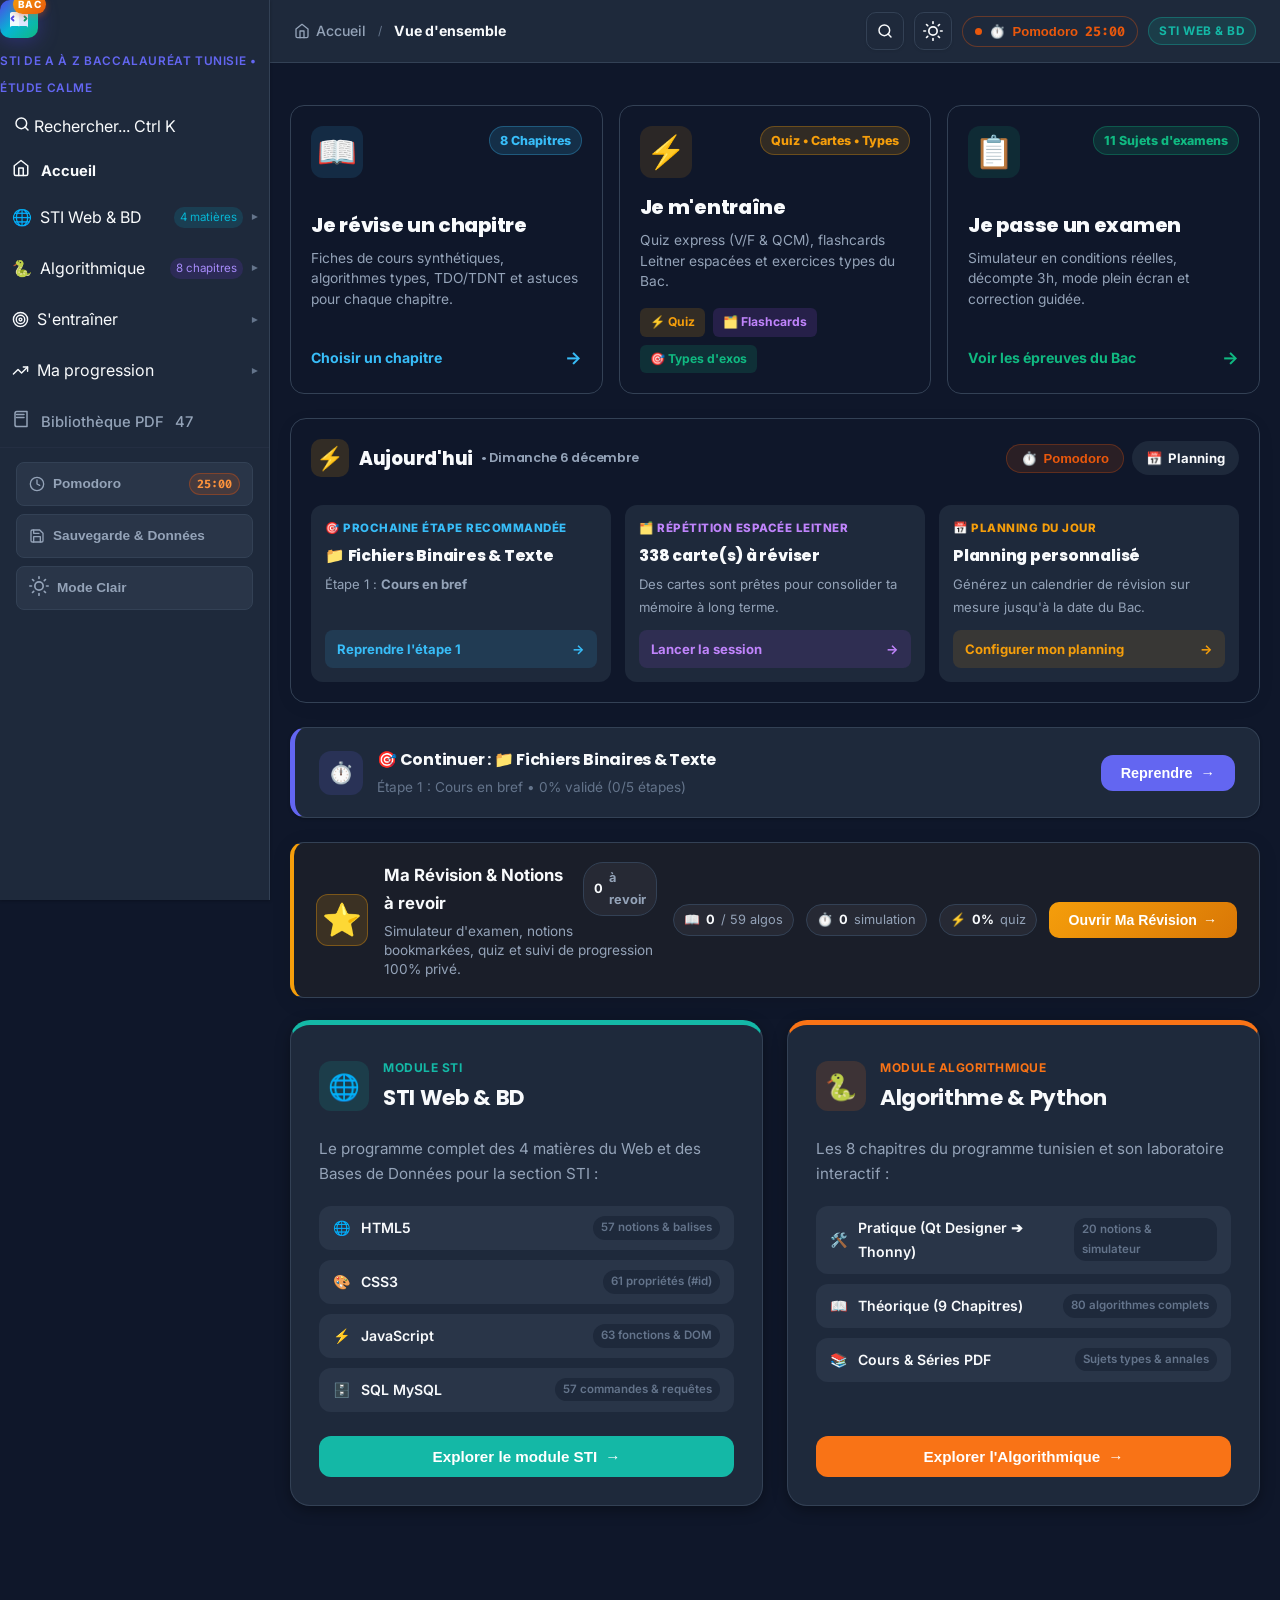
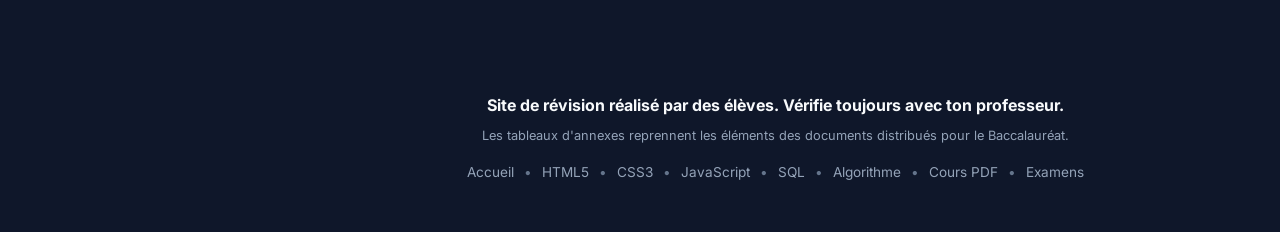
==== index.html @ 0e80c380 "feat(template): implement consistent 5-tab subject layout (Annexe, Fiches, Quiz, Exercices, PDF)" ====
<!DOCTYPE html>
<html lang="fr" data-theme="light">
<head>
  <meta charset="UTF-8">
  <meta name="viewport" content="width=device-width, initial-scale=1.0, viewport-fit=cover">
  <link rel="icon" type="image/svg+xml" href="favicon.svg">
  <link rel="manifest" href="manifest.webmanifest">
  <meta name="theme-color" content="#4F46E5">
  <meta name="description" content="Site de révision interactif complet pour le Baccalauréat Tunisie : STI (Web & BD : HTML5, CSS3, JS, SQL) et Algorithmique (Qt Designer, Thonny Python, 8 chapitres).">
  <title>STI de A à Z — Mode Étude Calme (STI & Algorithme Bac Info)</title>
  <link rel="preconnect" href="https://fonts.googleapis.com">
  <link rel="preconnect" href="https://fonts.gstatic.com" crossorigin>
  <link href="https://fonts.googleapis.com/css2?family=Inter:wght@400;500;600;700&family=Poppins:wght@500;600;700;800&family=Fira+Code:wght@400;500;600&display=swap" rel="stylesheet">
  <link rel="stylesheet" href="style.css?v=37.1">
  <!-- INITIALISATION IMMÉDIATE DU THÈME & TOGGLE SANS LATENCE -->
  <script>
    (function() {
      var savedTheme = localStorage.getItem('sti_theme') || 'dark';
      document.documentElement.setAttribute('data-theme', savedTheme);
    })();

    function toggleThemeMode() {
      var current = document.documentElement.getAttribute('data-theme') || 'light';
      var newTheme = (current === 'light') ? 'dark' : 'light';
      document.documentElement.setAttribute('data-theme', newTheme);
      localStorage.setItem('sti_theme', newTheme);

      var metaTheme = document.querySelector('meta[name="theme-color"]');
      if (metaTheme) metaTheme.setAttribute('content', newTheme === 'dark' ? '#0F172A' : '#4F46E5');

      var isDark = (newTheme === 'dark');
      var sunSvg = '<svg width="20" height="20" viewBox="0 0 24 24" fill="none" stroke="currentColor" stroke-width="2" stroke-linecap="round" stroke-linejoin="round"><circle cx="12" cy="12" r="5"/><path d="M12 1v2M12 21v2M4.22 4.22l1.42 1.42M18.36 18.36l1.42 1.42M1 12h2M21 12h2M4.22 19.78l1.42-1.42M18.36 5.64l1.42-1.42"/></svg>';
      var moonSvg = '<svg width="20" height="20" viewBox="0 0 24 24" fill="none" stroke="currentColor" stroke-width="2" stroke-linecap="round" stroke-linejoin="round"><path d="M21 12.79A9 9 0 1111.21 3 7 7 0 0021 12.79z"/></svg>';

      var mBtn = document.getElementById('mobileThemeToggleBtn');
      if (mBtn) {
        mBtn.innerHTML = isDark ? sunSvg : moonSvg;
        mBtn.title = isDark ? 'Passer en Mode Clair' : 'Passer en Mode Sombre';
      }

      var dBtn = document.getElementById('desktopThemeToggleBtn');
      if (dBtn) {
        dBtn.innerHTML = isDark ? sunSvg : moonSvg;
        dBtn.title = isDark ? 'Passer en Mode Clair' : 'Passer en Mode Sombre';
      }

      var sBtn = document.getElementById('sidebarThemeBtn');
      if (sBtn) {
        var icon = sBtn.querySelector('.footer-icon');
        var text = sBtn.querySelector('.footer-text');
        if (icon) icon.innerHTML = isDark ? sunSvg : moonSvg;
        if (text) text.textContent = isDark ? 'Mode Clair' : 'Mode Sombre';
      }
    }
    window.toggleThemeMode = toggleThemeMode;
    window.toggleSiteTheme = toggleThemeMode;
  </script>
</head>
<body>

  <!-- ==========================================
       EN-TÊTE PRINCIPAL ET BARRE DE NAVIGATION
       ========================================== -->
  <!-- BARRE DE PROGRESSION DE LECTURE -->
  <div id="readingProgressBar" class="reading-progress-bar"></div>

  <!-- EN-TÊTE MOBILE TOP (< 1024px) -->
  <header class="mobile-top-header" id="mobileTopHeader">
    <div class="mobile-header-inner">
      <div class="mobile-header-left">
        <button class="mobile-action-btn mobile-back-btn" id="mobileBackBtn" onclick="handleAppBack()" aria-label="Retour" title="Retour" style="display:none;">
          <svg width="20" height="20" viewBox="0 0 24 24" fill="none" stroke="currentColor" stroke-width="2.3" stroke-linecap="round" stroke-linejoin="round"><path d="M19 12H5M12 19l-7-7 7-7"/></svg>
        </button>
        <button class="mobile-action-btn mobile-menu-btn" id="mobileMenuBtn" onclick="toggleSidebarDrawer()" aria-label="Ouvrir le menu" title="Menu">
          <svg width="20" height="20" viewBox="0 0 24 24" fill="none" stroke="currentColor" stroke-width="2.2" stroke-linecap="round" stroke-linejoin="round"><line x1="3" y1="12" x2="21" y2="12"></line><line x1="3" y1="6" x2="21" y2="6"></line><line x1="3" y1="18" x2="21" y2="18"></line></svg>
        </button>
      </div>

      <div class="mobile-brand" onclick="navigateToHash('#/')">
        <svg class="mobile-brand-svg" width="28" height="28" viewBox="0 0 38 38" fill="none">
          <rect width="38" height="38" rx="8" fill="url(#brandShieldGrad)"/>
          <path d="M10 26V14C10 12.8954 10.8954 12 12 12H18C18.5523 12 19 12.4477 19 13V27C19 26.4477 18.5523 26 18 26H12C10.8954 26 10 26.8954 10 28V26Z" fill="white" fill-opacity="0.95"/>
          <path d="M28 26V14C28 12.8954 27.1046 12 26 12H20C19.4477 12 19 12.4477 19 13V27C19 26.4477 19.4477 26 20 26H26C27.1046 26 28 26.8954 28 28V26Z" fill="#E0E7FF"/>
        </svg>
        <span class="mobile-brand-title" id="mobileBrandTitle">STI de A à Z</span>
        <span class="mobile-module-chip sti" id="mobileModuleChip">STI</span>
      </div>

      <div class="mobile-header-actions">
        <button class="mobile-action-btn" onclick="openGlobalSearchModal()" title="Recherche (Ctrl+K)" aria-label="Recherche">
          <svg width="18" height="18" viewBox="0 0 24 24" fill="none" stroke="currentColor" stroke-width="2.2" stroke-linecap="round" stroke-linejoin="round"><circle cx="11" cy="11" r="8"></circle><line x1="21" y1="21" x2="16.65" y2="16.65"></line></svg>
        </button>
        <button class="mobile-action-btn" id="mobileThemeToggleBtn" onclick="toggleThemeMode()" title="Changer de thème" aria-label="Changer de thème">
          <svg width="18" height="18" viewBox="0 0 24 24" fill="none" stroke="currentColor" stroke-width="2" stroke-linecap="round" stroke-linejoin="round"><path d="M21 12.79A9 9 0 1111.21 3 7 7 0 0021 12.79z"/></svg>
        </button>
        <script>
          (function(){
            var isDark = (document.documentElement.getAttribute('data-theme')==='dark');
            var btn = document.getElementById('mobileThemeToggleBtn');
            if(btn) btn.innerHTML = isDark
              ? '<svg width="18" height="18" viewBox="0 0 24 24" fill="none" stroke="currentColor" stroke-width="2" stroke-linecap="round" stroke-linejoin="round"><circle cx="12" cy="12" r="5"/><path d="M12 1v2M12 21v2M4.22 4.22l1.42 1.42M18.36 18.36l1.42 1.42M1 12h2M21 12h2M4.22 19.78l1.42-1.42M18.36 5.64l1.42-1.42"/></svg>'
              : '<svg width="18" height="18" viewBox="0 0 24 24" fill="none" stroke="currentColor" stroke-width="2" stroke-linecap="round" stroke-linejoin="round"><path d="M21 12.79A9 9 0 1111.21 3 7 7 0 0021 12.79z"/></svg>';
          })();
        </script>
      </div>
    </div>
  </header>

  <!-- BACKDROP POUR TIROIR MOBILE -->
  <div class="sidebar-backdrop" id="sidebarBackdrop" onclick="toggleSidebarDrawer(false)"></div>

  <div class="app-shell">
    <!-- BARRE LATÉRALE FIXE (DESKTOP) & TIROIR MOBILE -->
    <aside class="app-sidebar" id="appSidebar">
      <!-- 1. En-tête de marque -->
      <div class="sidebar-brand-header">
        <div class="sidebar-brand-logo" onclick="switchView('home')">
          <div class="brand-emblem-wrap">
            <svg class="brand-emblem-svg" width="38" height="38" viewBox="0 0 38 38" fill="none" xmlns="http://www.w3.org/2000/svg">
              <defs>
                <linearGradient id="brandShieldGrad" x1="0" y1="0" x2="38" y2="38" gradientUnits="userSpaceOnUse">
                  <stop stop-color="#4F46E5"/>
                  <stop offset="0.5" stop-color="#06B6D4"/>
                  <stop offset="1" stop-color="#10B981"/>
                </linearGradient>
              </defs>
              <rect width="38" height="38" rx="10" fill="url(#brandShieldGrad)"/>
              <path d="M10 26V14C10 12.8954 10.8954 12 12 12H18C18.5523 12 19 12.4477 19 13V27C19 26.4477 18.5523 26 18 26H12C10.8954 26 10 26.8954 10 28V26Z" fill="white" fill-opacity="0.95"/>
              <path d="M28 26V14C28 12.8954 27.1046 12 26 12H20C19.4477 12 19 12.4477 19 13V27C19 26.4477 19.4477 26 20 26H26C27.1046 26 28 26.8954 28 28V26Z" fill="#E0E7FF"/>
              <path d="M13.5 16.5L11.5 18.5L13.5 20.5" stroke="#4F46E5" stroke-width="1.8" stroke-linecap="round" stroke-linejoin="round"/>
              <path d="M24.5 16.5L26.5 18.5L24.5 20.5" stroke="#059669" stroke-width="1.8" stroke-linecap="round" stroke-linejoin="round"/>
            </svg>
            <span class="brand-badge-pill">BAC</span>
          </div>
          <div class="sidebar-brand-text">
            <span class="brand-title">STI de A à Z</span>
            <span class="brand-sub">Baccalauréat Tunisie • Étude Calme</span>
          </div>
        </div>
        <button class="sidebar-close-btn" onclick="toggleSidebarDrawer(false)" aria-label="Fermer le menu">✕</button>
      </div>

      <!-- 2. Déclencheur Recherche Globale Spotlight (Ctrl+K) -->
      <div class="sidebar-search-trigger" onclick="openGlobalSearchModal()" style="margin: 12px 14px 10px 14px;">
        <span class="search-icon"><svg width="16" height="16" viewBox="0 0 24 24" fill="none" stroke="currentColor" stroke-width="2.2" stroke-linecap="round" stroke-linejoin="round"><circle cx="11" cy="11" r="8"></circle><line x1="21" y1="21" x2="16.65" y2="16.65"></line></svg></span>
        <span class="search-text">Rechercher...</span>
        <span class="search-kbd" id="sidebarSearchKbd">Ctrl K</span>
      </div>

      <!-- 3. Navigation Subject-First (7 éléments de premier niveau) -->
      <nav class="sidebar-nav-scroll" id="sidebarNavScroll">
        <!-- 1. ACCUEIL -->
        <a class="sidebar-link active" data-view="home" onclick="switchView('home')" title="Accueil">
          <span class="nav-icon">
            <svg width="18" height="18" viewBox="0 0 24 24" fill="none" stroke="currentColor" stroke-width="2" stroke-linecap="round" stroke-linejoin="round"><path d="m3 9 9-7 9 7v11a2 2 0 0 1-2 2H5a2 2 0 0 1-2-2z"/><polyline points="9 22 9 12 15 12 15 22"/></svg>
          </span>
          <span class="nav-label">Accueil</span>
        </a>

        <!-- 2. STI WEB & BD (COLLAPSIBLE ACCORDION) -->
        <div class="sidebar-group collapsible-group collapsed" id="sidebarGroupSti">
          <div class="sidebar-group-header" onclick="toggleSidebarGroup('sidebarGroupSti')" title="Ouvrir le module STI Web & BD">
            <span class="group-title" style="display:flex; align-items:center; gap:8px;">
              <span>🌐</span>
              <span>STI Web &amp; BD</span>
            </span>
            <div style="display:flex; align-items:center; gap:8px;">
              <span class="nav-progress-pill" id="sideProgSti" style="font-size:0.72rem; padding:1px 6px; border-radius:10px; background:rgba(6,182,212,0.15); color:#06b6d4;">4 matières</span>
              <span class="group-chevron">▾</span>
            </div>
          </div>
          <div class="sidebar-group-links">
            <a class="sidebar-link" data-view="html" onclick="switchView('html')" title="HTML5">
              <span class="nav-bullet" style="background:#ea580c;"></span>
              <span class="nav-label">HTML5</span>
              <span class="nav-count" id="sideBadgeHtml">57</span>
            </a>
            <a class="sidebar-link" data-view="css" onclick="switchView('css')" title="CSS3">
              <span class="nav-bullet" style="background:#2563eb;"></span>
              <span class="nav-label">CSS3</span>
              <span class="nav-count" id="sideBadgeCss">61</span>
            </a>
            <a class="sidebar-link" data-view="js" onclick="switchView('js')" title="JavaScript">
              <span class="nav-bullet" style="background:#eab308;"></span>
              <span class="nav-label">JavaScript</span>
              <span class="nav-count" id="sideBadgeJs">63</span>
            </a>
            <a class="sidebar-link" data-view="sql" onclick="switchView('sql')" title="SQL MySQL">
              <span class="nav-bullet" style="background:#059669;"></span>
              <span class="nav-label">SQL MySQL</span>
              <span class="nav-count" id="sideBadgeSql">57</span>
            </a>
          </div>
        </div>

        <!-- 3. ALGORITHMIQUE (COLLAPSIBLE ACCORDION) -->
        <div class="sidebar-group collapsible-group collapsed" id="sidebarGroupAlgo">
          <div class="sidebar-group-header" onclick="toggleSidebarGroup('sidebarGroupAlgo')" title="Ouvrir le module Algorithmique">
            <span class="group-title" style="display:flex; align-items:center; gap:8px;">
              <span>🐍</span>
              <span>Algorithmique</span>
            </span>
            <div style="display:flex; align-items:center; gap:8px;">
              <span class="nav-progress-pill" id="sideProgAlgo" style="font-size:0.72rem; padding:1px 6px; border-radius:10px; background:rgba(124,58,237,0.15); color:#a78bfa;">8 chapitres</span>
              <span class="group-chevron">▾</span>
            </div>
          </div>
          <div class="sidebar-group-links">
            <a class="sidebar-link" data-view="algo-theorique" onclick="switchView('algo-theorique')" title="Théorique (8 Chapitres)">
              <span class="nav-bullet" style="background:#7c3aed;"></span>
              <span class="nav-label">Théorique (8 chapitres)</span>
              <span class="nav-count" id="sideBadgeTheorique">80</span>
            </a>
            <!-- Sub-tree des chapitres avec progression SVG -->
            <div class="sidebar-chapters-subnav" id="sidebarChaptersSubnav"></div>
            <a class="sidebar-link" data-view="algo-pratique" onclick="switchView('algo-pratique')" title="Pratique (Qt & Python)">
              <span class="nav-bullet" style="background:#10b981;"></span>
              <span class="nav-label">Pratique Qt ➔ Thonny</span>
              <span class="nav-count" id="sideBadgeQt">20</span>
            </a>
          </div>
        </div>

        <!-- 4. S'ENTRAÎNER (COLLAPSIBLE ACCORDION) -->
        <div class="sidebar-group collapsible-group collapsed" id="sidebarGroupTrain">
          <div class="sidebar-group-header" onclick="toggleSidebarGroup('sidebarGroupTrain')" title="Ouvrir les outils d'entraînement">
            <span class="group-title" style="display:flex; align-items:center; gap:8px;">
              <svg width="17" height="17" viewBox="0 0 24 24" fill="none" stroke="currentColor" stroke-width="2" stroke-linecap="round" stroke-linejoin="round"><circle cx="12" cy="12" r="10"/><circle cx="12" cy="12" r="6"/><circle cx="12" cy="12" r="2"/></svg>
              <span>S'entraîner</span>
            </span>
            <div style="display:flex; align-items:center; gap:8px;">
              <span class="group-chevron">▾</span>
            </div>
          </div>
          <div class="sidebar-group-links">
            <a class="sidebar-link" data-view="algo-quiz" onclick="switchView('algo-quiz')" title="Quiz express V/F & QCM">
              <span class="nav-icon"><svg width="16" height="16" viewBox="0 0 24 24" fill="none" stroke="currentColor" stroke-width="2" stroke-linecap="round" stroke-linejoin="round"><polygon points="13 2 3 14 12 14 11 22 21 10 12 10 13 2"/></svg></span>
              <span class="nav-label">Quiz</span>
              <span class="nav-count" id="sideBadgeQuiz">80</span>
            </a>
            <a class="sidebar-link" data-view="revision-cartes" onclick="navigateToHash('#/revision/cartes')" title="Cartes mémoire Leitner">
              <span class="nav-icon"><svg width="16" height="16" viewBox="0 0 24 24" fill="none" stroke="currentColor" stroke-width="2" stroke-linecap="round" stroke-linejoin="round"><polygon points="12 2 2 7 12 12 22 7 12 2"/><polyline points="2 17 12 22 22 17"/><polyline points="2 12 12 17 22 12"/></svg></span>
              <span class="nav-label">Flashcards</span>
              <span class="nav-count" id="sideBadgeCartes" style="background: rgba(56, 189, 248, 0.15); color: #38bdf8;">Box 1</span>
            </a>
            <a class="sidebar-link" data-view="examens" onclick="switchView('examens')" title="Examens et sujets du Bac">
              <span class="nav-icon"><svg width="16" height="16" viewBox="0 0 24 24" fill="none" stroke="currentColor" stroke-width="2" stroke-linecap="round" stroke-linejoin="round"><rect width="8" height="4" x="8" y="2" rx="1" ry="1"/><path d="M16 4h2a2 2 0 0 1 2 2v14a2 2 0 0 1-2 2H6a2 2 0 0 1-2-2V6a2 2 0 0 1 2-2h2"/><path d="m9 14 2 2 4-4"/></svg></span>
              <span class="nav-label">Examens</span>
              <span class="nav-count" id="sideBadgeExamens">11</span>
            </a>
            <a class="sidebar-link" data-view="methode" onclick="switchView('methode')" title="Méthode, Réflexes & Pièges">
              <span class="nav-icon"><svg width="16" height="16" viewBox="0 0 24 24" fill="none" stroke="currentColor" stroke-width="2" stroke-linecap="round" stroke-linejoin="round"><circle cx="12" cy="12" r="10"/><polygon points="16.24 7.76 14.12 14.12 7.76 16.24 9.88 9.88 16.24 7.76"/></svg></span>
              <span class="nav-label">Méthode</span>
              <span class="nav-count" id="sideBadgeMethodes">7</span>
            </a>
          </div>
        </div>

        <!-- 5. MA PROGRESSION (COLLAPSIBLE ACCORDION) -->
        <div class="sidebar-group collapsible-group collapsed" id="sidebarGroupTrack">
          <div class="sidebar-group-header" onclick="toggleSidebarGroup('sidebarGroupTrack')" title="Suivre ma progression">
            <span class="group-title" style="display:flex; align-items:center; gap:8px;">
              <svg width="17" height="17" viewBox="0 0 24 24" fill="none" stroke="currentColor" stroke-width="2" stroke-linecap="round" stroke-linejoin="round"><polyline points="22 7 13.5 15.5 8.5 10.5 2 17"/><polyline points="16 7 22 7 22 13"/></svg>
              <span>Ma progression</span>
            </span>
            <div style="display:flex; align-items:center; gap:8px;">
              <span class="group-chevron">▾</span>
            </div>
          </div>
          <div class="sidebar-group-links">
            <a class="sidebar-link" data-view="revision" onclick="navigateToHash('#/revision')" title="Mon espace de révision personnalisé">
              <span class="nav-icon"><svg width="16" height="16" viewBox="0 0 24 24" fill="none" stroke="currentColor" stroke-width="2" stroke-linecap="round" stroke-linejoin="round"><polygon points="12 2 15.09 8.26 22 9.27 17 14.14 18.18 21.02 12 17.77 5.82 21.02 7 14.14 2 9.27 8.91 8.26 12 2"/></svg></span>
              <span class="nav-label">Ma révision</span>
              <span class="nav-count" id="sideBadgeRevision" style="background: rgba(245, 158, 11, 0.2); color: #fbbf24; border: 1px solid rgba(245, 158, 11, 0.4); display: none;">0</span>
            </a>
            <a class="sidebar-link" data-view="revision-plan" onclick="navigateToHash('#/revision/plan')" title="Planning de révision Bac">
              <span class="nav-icon"><svg width="16" height="16" viewBox="0 0 24 24" fill="none" stroke="currentColor" stroke-width="2" stroke-linecap="round" stroke-linejoin="round"><rect width="18" height="18" x="3" y="4" rx="2" ry="2"/><line x1="16" x2="16" y1="2" y2="6"/><line x1="8" x2="8" y1="2" y2="6"/><line x1="3" x2="21" y1="10" y2="10"/></svg></span>
              <span class="nav-label">Planning</span>
            </a>
          </div>
        </div>

        <!-- 6. BIBLIOTHÈQUE PDF -->
        <a class="sidebar-link" data-view="lessons" onclick="switchView('lessons')" title="Bibliothèque numérique PDF">
          <span class="nav-icon">
            <svg width="18" height="18" viewBox="0 0 24 24" fill="none" stroke="currentColor" stroke-width="2" stroke-linecap="round" stroke-linejoin="round"><path d="M4 19.5v-15A2.5 2.5 0 0 1 6.5 2H20v20H6.5a2.5 2.5 0 0 1-2.5-2.5Z"/><path d="M6 6h10M6 10h10"/></svg>
          </span>
          <span class="nav-label">Bibliothèque PDF</span>
          <span class="nav-count" id="sideBadgeLessons">47</span>
        </a>
      </nav>

      <!-- 7. PIED DE BARRE LATÉRALE (OUTILS : POMODORO · SAUVEGARDE · THÈME) -->
      <div class="sidebar-footer">
        <button type="button" class="sidebar-footer-btn" onclick="PomodoroEngine.openDrawer()" title="Ouvrir le Minuteur Pomodoro & Musique">
          <span style="display:flex; align-items:center; gap:8px;">
            <svg width="16" height="16" viewBox="0 0 24 24" fill="none" stroke="currentColor" stroke-width="2" stroke-linecap="round" stroke-linejoin="round"><circle cx="12" cy="12" r="10"/><polyline points="12 6 12 12 16 14"/></svg>
            <span class="footer-text">Pomodoro</span>
          </span>
          <span class="pomodoro-nav-badge" id="sidebarPomodoroTimerDisplay">25:00</span>
        </button>
        <button type="button" class="sidebar-footer-btn" onclick="openDataBackupModal()" title="Sauvegarder ou restaurer mes données de révision">
          <span style="display:flex; align-items:center; gap:8px;">
            <svg width="16" height="16" viewBox="0 0 24 24" fill="none" stroke="currentColor" stroke-width="2" stroke-linecap="round" stroke-linejoin="round"><path d="M19 21H5a2 2 0 0 1-2-2V5a2 2 0 0 1 2-2h11l5 5v11a2 2 0 0 1-2 2z"/><polyline points="17 21 17 13 7 13 7 21"/><polyline points="7 3 7 8 15 8"/></svg>
            <span class="footer-text">Sauvegarde &amp; Données</span>
          </span>
        </button>
        <button type="button" class="sidebar-footer-btn" id="sidebarThemeBtn" onclick="toggleThemeMode()" title="Changer de thème (Clair / Sombre)">
          <span style="display:flex; align-items:center; gap:8px;">
            <span class="footer-icon">🌙</span>
            <span class="footer-text">Mode Sombre</span>
          </span>
        </button>
      </div>
    </aside>

    <!-- CONTENU PRINCIPAL DE L'APPLICATION -->
    <div class="app-main-content">
      <!-- FIL D'ARIANE DYNAMIQUE (BREADCRUMB DESKTOP) -->
      <nav class="page-breadcrumb-bar" id="appBreadcrumbBar" aria-label="Fil d'Ariane">
        <div class="breadcrumb-trail">
          <button type="button" class="breadcrumb-back-arrow" id="breadcrumbBackBtn" onclick="handleAppBack()" aria-label="Retour" title="Page précédente" style="display:none;">
            <svg width="16" height="16" viewBox="0 0 24 24" fill="none" stroke="currentColor" stroke-width="2.3" stroke-linecap="round" stroke-linejoin="round"><path d="M19 12H5M12 19l-7-7 7-7"/></svg>
          </button>
          <a onclick="navigateToHash('#/')" class="breadcrumb-root-link" title="Accueil">
            <svg width="16" height="16" viewBox="0 0 24 24" fill="none" stroke="currentColor" stroke-width="2" stroke-linecap="round" stroke-linejoin="round"><path d="M3 9l9-7 9 7v11a2 2 0 01-2 2H5a2 2 0 01-2-2z"></path><polyline points="9 22 9 12 15 12 15 22"></polyline></svg>
            <span>Accueil</span>
          </a>
          <span class="breadcrumb-sep">/</span>
          <span class="breadcrumb-current" id="breadcrumbCurrent">Vue d'ensemble</span>
        </div>
        <div class="breadcrumb-right-tools">
          <button class="topbar-action-btn" onclick="openGlobalSearchModal()" title="Rechercher une notion (Ctrl+K)" aria-label="Recherche">
            <svg width="16" height="16" viewBox="0 0 24 24" fill="none" stroke="currentColor" stroke-width="2.2" stroke-linecap="round" stroke-linejoin="round"><circle cx="11" cy="11" r="8"></circle><line x1="21" y1="21" x2="16.65" y2="16.65"></line></svg>
          </button>
          <button class="topbar-action-btn" id="desktopThemeToggleBtn" onclick="toggleThemeMode()" title="Changer de thème" aria-label="Changer de thème">
            <svg width="16" height="16" viewBox="0 0 24 24" fill="none" stroke="currentColor" stroke-width="2" stroke-linecap="round" stroke-linejoin="round"><path d="M21 12.79A9 9 0 1111.21 3 7 7 0 0021 12.79z"/></svg>
          </button>
          <script>
            (function(){
              var isDark = (document.documentElement.getAttribute('data-theme')==='dark');
              var btn = document.getElementById('desktopThemeToggleBtn');
              if(btn) btn.innerHTML = isDark
                ? '<svg width="16" height="16" viewBox="0 0 24 24" fill="none" stroke="currentColor" stroke-width="2" stroke-linecap="round" stroke-linejoin="round"><circle cx="12" cy="12" r="5"/><path d="M12 1v2M12 21v2M4.22 4.22l1.42 1.42M18.36 18.36l1.42 1.42M1 12h2M21 12h2M4.22 19.78l1.42-1.42M18.36 5.64l1.42-1.42"/></svg>'
                : '<svg width="16" height="16" viewBox="0 0 24 24" fill="none" stroke="currentColor" stroke-width="2" stroke-linecap="round" stroke-linejoin="round"><path d="M21 12.79A9 9 0 1111.21 3 7 7 0 0021 12.79z"/></svg>';
            })();
          </script>
          <button class="breadcrumb-pomodoro-btn" id="breadcrumbPomodoroBtn" onclick="PomodoroEngine.openDrawer()" title="Ouvrir le Minuteur Pomodoro (25/50 min) & Musique YouTube">
            <span class="pomo-pulse-dot"></span>
            <span class="pomo-btn-icon">⏱️</span>
            <span class="pomo-btn-label">Pomodoro</span>
            <span class="pomo-btn-timer" id="breadcrumbPomodoroTime">25:00</span>
          </button>
          <span class="breadcrumb-module-badge sti" id="breadcrumbModule">STI Web &amp; BD</span>
        </div>
      </nav>

      <main class="app-main-body">
    <!-- ==========================================
         VUE 1 : PAGE D'ACCUEIL (LES 3 GRANDS BLOCS)
         ========================================== -->
    <section id="view-home" class="view-section active">
      <div class="container">
        
        <!-- LES 3 GRANDS ACCÈS RÉVISION DE L'ACCUEIL -->
        <div class="home-trio-actions-grid" style="display: grid; grid-template-columns: repeat(auto-fit, minmax(280px, 1fr)); gap: 16px; margin: 18px 0 24px 0;">
          <!-- BOUTON 1 : JE RÉVISE UN CHAPITRE -->
          <div class="home-trio-card card-revision-ch" onclick="navigateToHash('#/algo/carte')" style="cursor: pointer; background: var(--surface-bg); border: 1px solid var(--border-color); border-radius: 14px; padding: 20px; transition: transform 0.2s, border-color 0.2s, box-shadow 0.2s; position: relative; overflow: hidden; display: flex; flex-direction: column; justify-content: space-between;">
            <div style="display: flex; align-items: flex-start; justify-content: space-between; gap: 12px; margin-bottom: 12px;">
              <div style="font-size: 2rem; background: rgba(56, 189, 248, 0.12); width: 52px; height: 52px; border-radius: 12px; display: flex; align-items: center; justify-content: center;">
                📖
              </div>
              <span style="font-size: 0.78rem; font-weight: 800; color: #38bdf8; background: rgba(56, 189, 248, 0.15); border: 1px solid rgba(56, 189, 248, 0.3); padding: 3px 10px; border-radius: 20px;">
                8 Chapitres
              </span>
            </div>
            <div>
              <h3 style="margin: 0 0 6px 0; font-size: 1.25rem; font-weight: 800; color: var(--text-primary);">
                Je révise un chapitre
              </h3>
              <p style="margin: 0; font-size: 0.86rem; color: var(--text-secondary); line-height: 1.5;">
                Fiches de cours synthétiques, algorithmes types, TDO/TDNT et astuces pour chaque chapitre.
              </p>
            </div>
            <div style="margin-top: 16px; display: flex; align-items: center; justify-content: space-between; color: #38bdf8; font-weight: 700; font-size: 0.88rem;">
              <span>Choisir un chapitre</span>
              <span style="font-size: 1.1rem;">→</span>
            </div>
          </div>

          <!-- BOUTON 2 : JE M'ENTRAÎNE -->
          <div class="home-trio-card card-train" onclick="navigateToHash('#/algo/quiz')" style="cursor: pointer; background: var(--surface-bg); border: 1px solid var(--border-color); border-radius: 14px; padding: 20px; transition: transform 0.2s, border-color 0.2s, box-shadow 0.2s; position: relative; overflow: hidden; display: flex; flex-direction: column; justify-content: space-between;">
            <div style="display: flex; align-items: flex-start; justify-content: space-between; gap: 12px; margin-bottom: 12px;">
              <div style="font-size: 2rem; background: rgba(245, 158, 11, 0.12); width: 52px; height: 52px; border-radius: 12px; display: flex; align-items: center; justify-content: center;">
                ⚡
              </div>
              <span style="font-size: 0.78rem; font-weight: 800; color: #f59e0b; background: rgba(245, 158, 11, 0.15); border: 1px solid rgba(245, 158, 11, 0.3); padding: 3px 10px; border-radius: 20px;">
                Quiz • Cartes • Types
              </span>
            </div>
            <div>
              <h3 style="margin: 0 0 6px 0; font-size: 1.25rem; font-weight: 800; color: var(--text-primary);">
                Je m'entraîne
              </h3>
              <p style="margin: 0; font-size: 0.86rem; color: var(--text-secondary); line-height: 1.5;">
                Quiz express (V/F & QCM), flashcards Leitner espacées et exercices types du Bac.
              </p>
            </div>
            <div style="margin-top: 16px; display: flex; align-items: center; gap: 8px; flex-wrap: wrap;">
              <a href="#/algo/quiz" onclick="event.stopPropagation(); navigateToHash('#/algo/quiz')" style="padding: 4px 10px; border-radius: 6px; background: rgba(245, 158, 11, 0.15); color: #f59e0b; font-size: 0.76rem; font-weight: 700; text-decoration: none;">⚡ Quiz</a>
              <a href="#/revision/cartes" onclick="event.stopPropagation(); navigateToHash('#/revision/cartes')" style="padding: 4px 10px; border-radius: 6px; background: rgba(168, 85, 247, 0.15); color: #c084fc; font-size: 0.76rem; font-weight: 700; text-decoration: none;">🗂️ Flashcards</a>
              <a href="#/algo/types" onclick="event.stopPropagation(); navigateToHash('#/algo/types')" style="padding: 4px 10px; border-radius: 6px; background: rgba(16, 185, 129, 0.15); color: #10b981; font-size: 0.76rem; font-weight: 700; text-decoration: none;">🎯 Types d'exos</a>
            </div>
          </div>

          <!-- BOUTON 3 : JE PASSE UN EXAMEN -->
          <div class="home-trio-card card-exam" onclick="navigateToHash('#/examens')" style="cursor: pointer; background: var(--surface-bg); border: 1px solid var(--border-color); border-radius: 14px; padding: 20px; transition: transform 0.2s, border-color 0.2s, box-shadow 0.2s; position: relative; overflow: hidden; display: flex; flex-direction: column; justify-content: space-between;">
            <div style="display: flex; align-items: flex-start; justify-content: space-between; gap: 12px; margin-bottom: 12px;">
              <div style="font-size: 2rem; background: rgba(16, 185, 129, 0.12); width: 52px; height: 52px; border-radius: 12px; display: flex; align-items: center; justify-content: center;">
                📋
              </div>
              <span style="font-size: 0.78rem; font-weight: 800; color: #10b981; background: rgba(16, 185, 129, 0.15); border: 1px solid rgba(16, 185, 129, 0.3); padding: 3px 10px; border-radius: 20px;">
                11 Sujets d'examens
              </span>
            </div>
            <div>
              <h3 style="margin: 0 0 6px 0; font-size: 1.25rem; font-weight: 800; color: var(--text-primary);">
                Je passe un examen
              </h3>
              <p style="margin: 0; font-size: 0.86rem; color: var(--text-secondary); line-height: 1.5;">
                Simulateur en conditions réelles, décompte 3h, mode plein écran et correction guidée.
              </p>
            </div>
            <div style="margin-top: 16px; display: flex; align-items: center; justify-content: space-between; color: #10b981; font-weight: 700; font-size: 0.88rem;">
              <span>Voir les épreuves du Bac</span>
              <span style="font-size: 1.1rem;">→</span>
            </div>
          </div>
        </div>

        <!-- BLOC "AUJOURD'HUI" (TÂCHES DU JOUR, CARTES DUES, PROCHAINE ÉTAPE) -->
        <div class="home-today-container" id="homeTodayBlock" style="margin-bottom: 24px;">
          <!-- Rempli dynamiquement par renderHomeTodaySection() -->
        </div>

        <!-- CARTE "CONTINUER OÙ J'AI ARRÊTÉ" (LOCALSTORAGE) -->
        <div class="resume-study-card" id="resumeStudyCard" style="display: none; margin-bottom: 24px;">
          <div class="resume-left">
            <div class="resume-icon-box">⏱️</div>
            <div class="resume-info">
              <h4 id="resumeStudyTitle">Continuer votre révision</h4>
              <p id="resumeStudySubtitle">Dernière consultation enregistrée • Cliquez pour reprendre</p>
            </div>
          </div>
          <button class="resume-cta-btn" id="resumeStudyBtn" onclick="resumeLastStudySession()">
            <span>Reprendre</span>
            <span>→</span>
          </button>
        </div>

        <!-- WIDGET "MA RÉVISION" (COMPACT) -->
        <div class="home-revision-widget" id="homeRevisionWidget">
          <div class="home-revision-widget-left">
            <div class="home-revision-widget-icon">⭐</div>
            <div>
              <div class="home-revision-widget-title">
                <span>Ma Révision &amp; Notions à revoir</span>
                <span class="home-revision-pill" id="homeRevBadgeCount"><strong>0</strong> à revoir</span>
              </div>
              <p class="home-revision-widget-desc" id="homeRevDesc">
                Simulateur d'examen, notions bookmarkées, quiz et suivi de progression 100% privé.
              </p>
            </div>
          </div>
          <div style="display: flex; align-items: center; gap: 12px; flex-wrap: wrap;">
            <div class="home-revision-widget-stats" id="homeRevStatsPills">
              <!-- Rempli dynamiquement -->
            </div>
            <button type="button" class="home-revision-btn" onclick="navigateToHash('#/revision')">
              <span>Ouvrir Ma Révision</span>
              <span>→</span>
            </button>
          </div>
        </div>

        <!-- LES DEUX GRANDES CARTES DE MODULES (STI vs ALGO) -->
        <div class="big-modules-grid">
          
          <!-- GRAND BLOC 1 : STI WEB & BD -->
          <div class="big-module-card sti" onclick="switchView('html')">
            <div class="big-module-card-header">
              <div class="big-module-icon">🌐</div>
              <div>
                <span class="big-module-badge">Module STI</span>
                <h3>STI Web &amp; BD</h3>
              </div>
            </div>
            <p class="big-module-desc">
              Le programme complet des 4 matières du Web et des Bases de Données pour la section STI :
            </p>
            <ul class="big-module-topics-list">
              <li class="big-module-topic-item" onclick="event.stopPropagation(); switchView('html')">
                <div class="big-module-topic-name">
                  <span>🌐</span>
                  <span>HTML5</span>
                </div>
                <span class="big-module-topic-badge" id="homeHtmlBadge">57 notions &amp; balises</span>
              </li>
              <li class="big-module-topic-item" onclick="event.stopPropagation(); switchView('css')">
                <div class="big-module-topic-name">
                  <span>🎨</span>
                  <span>CSS3</span>
                </div>
                <span class="big-module-topic-badge" id="homeCssBadge">61 propriétés (#id)</span>
              </li>
              <li class="big-module-topic-item" onclick="event.stopPropagation(); switchView('js')">
                <div class="big-module-topic-name">
                  <span>⚡</span>
                  <span>JavaScript</span>
                </div>
                <span class="big-module-topic-badge" id="homeJsBadge">63 fonctions &amp; DOM</span>
              </li>
              <li class="big-module-topic-item" onclick="event.stopPropagation(); switchView('sql')">
                <div class="big-module-topic-name">
                  <span>🗄️</span>
                  <span>SQL MySQL</span>
                </div>
                <span class="big-module-topic-badge" id="homeSqlBadge">57 commandes &amp; requêtes</span>
              </li>
            </ul>
            <button class="big-module-cta-btn" onclick="event.stopPropagation(); switchView('html')">
              <span>Explorer le module STI</span>
              <span>→</span>
            </button>
          </div>

          <!-- GRAND BLOC 2 : ALGORITHME & PROGRAMMATION -->
          <div class="big-module-card algo" onclick="switchView('algo-pratique')">
            <div class="big-module-card-header">
              <div class="big-module-icon">🐍</div>
              <div>
                <span class="big-module-badge">Module Algorithmique</span>
                <h3>Algorithme &amp; Python</h3>
              </div>
            </div>
            <p class="big-module-desc">
              Les 8 chapitres du programme tunisien et son laboratoire interactif :
            </p>
            <ul class="big-module-topics-list">
              <li class="big-module-topic-item" onclick="event.stopPropagation(); switchView('algo-pratique')">
                <div class="big-module-topic-name">
                  <span>🛠️</span>
                  <span>Pratique (Qt Designer ➔ Thonny)</span>
                </div>
                <span class="big-module-topic-badge" id="homeAlgoPratiqueBadge">20 notions &amp; simulateur</span>
              </li>
              <li class="big-module-topic-item" onclick="event.stopPropagation(); switchView('algo-theorique')">
                <div class="big-module-topic-name">
                  <span>📖</span>
                  <span id="homeAlgoTheoriqueTitle">Théorique (8 Chapitres)</span>
                </div>
                <span class="big-module-topic-badge" id="homeAlgoTheoriqueBadge">59 algorithmes complets</span>
              </li>
              <li class="big-module-topic-item" onclick="event.stopPropagation(); openLessonsForModule('algo')">
                <div class="big-module-topic-name">
                  <span>📚</span>
                  <span>Cours &amp; Séries PDF</span>
                </div>
                <span class="big-module-topic-badge">Sujets types &amp; annales</span>
              </li>
            </ul>
            <button class="big-module-cta-btn" onclick="event.stopPropagation(); switchView('algo-pratique')">
              <span>Explorer l'Algorithmique</span>
              <span>→</span>
            </button>
          </div>

        </div>

      </div>
    </section>

    <!-- ==========================================
         VUE 2 : PAGE DÉDIÉE HTML5
         ========================================== -->
    <section id="view-html" class="view-section">
      <div class="container" style="padding-top: 24px;">
        <!-- EN-TÊTE UNIFIÉ HTML5 -->
        <div class="view-hero-header orange-theme">
          <div class="view-hero-icon-box">
            <span class="hero-tag-badge">HTML5</span>
          </div>
          <div class="view-hero-text">
            <h1 class="view-hero-title">Annexe HTML5</h1>
            <p class="view-hero-subtitle">Basé sur les annexes du Bac STI • Structure sémantique, balises de contenu, multimédia et formulaires interactifs</p>
            <div class="view-hero-badges">
              <span class="hero-pill"><strong id="htmlBadgeCount">57</strong> Balises Référencées</span>
              <span class="hero-pill success">✓ Basé sur les annexes du programme</span>
              <span class="hero-pill cyan">Exemples Interactifs</span>
            </div>
          </div>
        </div>

        <!-- Onglets de bascule d'affichage HTML5 (5 onglets standards Phase 3) -->
        <div class="subject-nav-tabs no-print" id="htmlNavTabs">
          <button id="tabBtnHtmlDoc" class="subject-tab-btn active" onclick="switchSubjectTab('html', 'annexe')">
            <span>📄</span>
            <span>Annexe</span>
          </button>
          <button id="tabBtnHtmlCards" class="subject-tab-btn" onclick="switchSubjectTab('html', 'fiches')">
            <span>🎴</span>
            <span>Fiches</span>
            <span class="subject-tab-badge" id="htmlBadgeCountTab">57</span>
          </button>
          <button id="tabBtnHtmlQuiz" class="subject-tab-btn" onclick="switchSubjectTab('html', 'quiz')">
            <span>⚡</span>
            <span>Quiz</span>
          </button>
          <button id="tabBtnHtmlExercices" class="subject-tab-btn" onclick="switchSubjectTab('html', 'exercices')">
            <span>🎯</span>
            <span>Exercices</span>
          </button>
          <button id="tabBtnHtmlPdf" class="subject-tab-btn" onclick="switchSubjectTab('html', 'pdf')">
            <span>📚</span>
            <span>PDF</span>
          </button>
        </div>

        <!-- ==========================================
             1. VUE TABLEAU ANNEXE HTML5 (3 COLONNES)
             ========================================== -->
        <div class="annexe-doc-container orange-theme" id="htmlOfficialDocView">
          <div class="annexe-doc-header">
            <div class="annexe-title-wrap">
              <div class="annexe-logo-shield">
                <span style="font-size:0.7rem; font-weight:bold;">HTML</span>
                <span style="font-size:1.15rem; font-weight:900; line-height:1;">5</span>
              </div>
              <div>
                <h2 class="annexe-title-text">Annexe HTML5</h2>
                <span style="font-size:0.85rem; color:var(--text-secondary);">Baccalauréat STI - Sciences & Technologies de l'Informatique</span>
              </div>
            </div>
            <div class="annexe-doc-tip">
              <span>👆</span>
              <span><strong>Interactif :</strong> Cliquez sur n'importe quelle balise pour voir les variantes avec boutons radio & rendu animé !</span>
            </div>
          </div>

          <div class="annexe-3col-grid">
            <!-- COLONNE 1 -->
            <div class="annexe-col">
              <!-- 1. Éléments de 1er niveau -->
              <div class="annexe-box">
                <div class="annexe-box-header">Éléments de 1er niveau</div>
                <table class="annexe-table">
                  <tr onclick="openHtmlModalById('tag-html')" title="Cliquer pour afficher la fiche complète">
                    <td class="syntax-col">&lt;html&gt;</td>
                    <td class="desc-col">Représente la racine d'un document HTML.</td>
                  </tr>
                  <tr onclick="openHtmlModalById('tag-head')" title="Cliquer pour afficher la fiche complète">
                    <td class="syntax-col">&lt;head&gt;</td>
                    <td class="desc-col">Conteneur de métadonnées placé entre la balise &lt;html&gt; et la balise &lt;body&gt;.</td>
                  </tr>
                  <tr onclick="openHtmlModalById('tag-body')" title="Cliquer pour afficher la fiche complète">
                    <td class="syntax-col">&lt;body&gt;</td>
                    <td class="desc-col">Définit le corps du document.</td>
                  </tr>
                </table>
              </div>

              <!-- 2. Éléments d'en-tête -->
              <div class="annexe-box">
                <div class="annexe-box-header">Éléments d'en-tête</div>
                <table class="annexe-table">
                  <tr onclick="openHtmlModalById('tag-link')" title="Cliquer pour afficher la fiche complète">
                    <td class="syntax-col">&lt;link&gt;</td>
                    <td class="desc-col">Définit la relation entre le document actuel et une ressource externe. <br><em style="font-size:0.75rem; color:var(--text-muted);">Attributs : href, rel, type</em></td>
                  </tr>
                  <tr onclick="openHtmlModalById('tag-meta')" title="Cliquer pour afficher la fiche complète">
                    <td class="syntax-col">&lt;meta&gt;</td>
                    <td class="desc-col">Définit les métadonnées du document. <br><em style="font-size:0.75rem; color:var(--text-muted);">Attributs : charset, name, content</em></td>
                  </tr>
                  <tr onclick="openHtmlModalById('tag-script')" title="Cliquer pour afficher la fiche complète">
                    <td class="syntax-col">&lt;script&gt;</td>
                    <td class="desc-col">Intègre un script côté client (JavaScript). <br><em style="font-size:0.75rem; color:var(--text-muted);">Attributs : src, type</em></td>
                  </tr>
                  <tr onclick="openHtmlModalById('tag-style')" title="Cliquer pour afficher la fiche complète">
                    <td class="syntax-col">&lt;style&gt;</td>
                    <td class="desc-col">Définit les informations de style (CSS) pour un document. <br><em style="font-size:0.75rem; color:var(--text-muted);">Attributs : type, media</em></td>
                  </tr>
                  <tr onclick="openHtmlModalById('tag-title')" title="Cliquer pour afficher la fiche complète">
                    <td class="syntax-col">&lt;title&gt;</td>
                    <td class="desc-col">Définit le titre du document.</td>
                  </tr>
                </table>
              </div>

              <!-- 3. Structuration d'une page web -->
              <div class="annexe-box">
                <div class="annexe-box-header">Éléments de structuration d'une page web</div>
                <table class="annexe-table">
                  <tr onclick="openHtmlModalById('tag-header')" title="Cliquer pour afficher la fiche complète">
                    <td class="syntax-col">&lt;header&gt;</td>
                    <td class="desc-col">Conteneur pour le contenu d'introduction ou un ensemble de liens de navigation.</td>
                  </tr>
                  <tr onclick="openHtmlModalById('tag-nav')" title="Cliquer pour afficher la fiche complète">
                    <td class="syntax-col">&lt;nav&gt;</td>
                    <td class="desc-col">Définit un ensemble de liens de navigation.</td>
                  </tr>
                  <tr onclick="openHtmlModalById('tag-footer')" title="Cliquer pour afficher la fiche complète">
                    <td class="syntax-col">&lt;footer&gt;</td>
                    <td class="desc-col">Définit un pied de page pour un document ou une section.</td>
                  </tr>
                  <tr onclick="openHtmlModalById('tag-section')" title="Cliquer pour afficher la fiche complète">
                    <td class="syntax-col">&lt;section&gt;</td>
                    <td class="desc-col">Définit une section dans un document.</td>
                  </tr>
                  <tr onclick="openHtmlModalById('tag-article')" title="Cliquer pour afficher la fiche complète">
                    <td class="syntax-col">&lt;article&gt;</td>
                    <td class="desc-col">Spécifie un contenu indépendant et autonome.</td>
                  </tr>
                  <tr onclick="openHtmlModalById('tag-aside')" title="Cliquer pour afficher la fiche complète">
                    <td class="syntax-col">&lt;aside&gt;</td>
                    <td class="desc-col">Définit un contenu en dehors du contenu principal (barre latérale).</td>
                  </tr>
                  <tr onclick="openHtmlModalById('tag-main')" title="Cliquer pour afficher la fiche complète">
                    <td class="syntax-col">&lt;main&gt;</td>
                    <td class="desc-col">Définit le contenu principal d'un document.</td>
                  </tr>
                </table>
              </div>

              <!-- 4. Conteneurs -->
              <div class="annexe-box">
                <div class="annexe-box-header">Conteneurs</div>
                <table class="annexe-table">
                  <tr onclick="openHtmlModalById('tag-span')" title="Cliquer pour afficher la fiche complète">
                    <td class="syntax-col">&lt;span&gt;</td>
                    <td class="desc-col">Regroupe des éléments dans un bloc de contenu en ligne (inline).</td>
                  </tr>
                  <tr onclick="openHtmlModalById('tag-div')" title="Cliquer pour afficher la fiche complète">
                    <td class="syntax-col">&lt;div&gt;</td>
                    <td class="desc-col">Groupe plusieurs éléments HTML de type block.</td>
                  </tr>
                  <tr onclick="openHtmlModalById('tag-iframe')" title="Cliquer pour afficher la fiche complète">
                    <td class="syntax-col">&lt;iframe&gt;</td>
                    <td class="desc-col">Définit un cadre en ligne. <br><em style="font-size:0.75rem; color:var(--text-muted);">Attributs : src, name</em></td>
                  </tr>
                </table>
              </div>

              <!-- 5. Listes -->
              <div class="annexe-box">
                <div class="annexe-box-header">Listes</div>
                <table class="annexe-table">
                  <tr onclick="openHtmlModalById('tag-ul')" title="Cliquer pour afficher la fiche complète">
                    <td class="syntax-col">&lt;ul&gt;</td>
                    <td class="desc-col">Définit une liste à puces (non ordonnée).</td>
                  </tr>
                  <tr onclick="openHtmlModalById('tag-ol')" title="Cliquer pour afficher la fiche complète">
                    <td class="syntax-col">&lt;ol&gt;</td>
                    <td class="desc-col">Définit une liste ordonnée. <br><em style="font-size:0.75rem; color:var(--text-muted);">Attributs : reversed, type, start</em></td>
                  </tr>
                  <tr onclick="openHtmlModalById('tag-li')" title="Cliquer pour afficher la fiche complète">
                    <td class="syntax-col">&lt;li&gt;</td>
                    <td class="desc-col">Définit un élément dans une liste.</td>
                  </tr>
                </table>
              </div>
            </div>

            <!-- COLONNE 2 -->
            <div class="annexe-col">
              <!-- 6. Éléments de structuration de texte et média -->
              <div class="annexe-box">
                <div class="annexe-box-header">Éléments de structuration de texte et média</div>
                <table class="annexe-table">
                  <tr onclick="openHtmlModalById('tag-cite')" title="Cliquer pour afficher la fiche complète">
                    <td class="syntax-col">&lt;cite&gt;</td>
                    <td class="desc-col">Définit le titre d'une œuvre.</td>
                  </tr>
                  <tr onclick="openHtmlModalById('tag-p')" title="Cliquer pour afficher la fiche complète">
                    <td class="syntax-col">&lt;p&gt;</td>
                    <td class="desc-col">Définit un paragraphe.</td>
                  </tr>
                  <tr onclick="openHtmlModalById('tag-source')" title="Cliquer pour afficher la fiche complète">
                    <td class="syntax-col">&lt;source&gt;</td>
                    <td class="desc-col">Spécifie plusieurs ressources multimédias pour les éléments multimédias. <br><em style="font-size:0.75rem; color:var(--text-muted);">Attributs : src, type, media</em></td>
                  </tr>
                  <tr onclick="openHtmlModalById('tag-hn')" title="Cliquer pour afficher la fiche complète">
                    <td class="syntax-col">&lt;h_n&gt;</td>
                    <td class="desc-col">Définit un titre de niveau n (de 1 à 6).</td>
                  </tr>
                  <tr onclick="openHtmlModalById('tag-hr')" title="Cliquer pour afficher la fiche complète">
                    <td class="syntax-col">&lt;hr&gt;</td>
                    <td class="desc-col">Définit une rupture thématique sous forme de ligne horizontale.</td>
                  </tr>
                  <tr onclick="openHtmlModalById('tag-img')" title="Cliquer pour afficher la fiche complète">
                    <td class="syntax-col">&lt;img&gt;</td>
                    <td class="desc-col">Intègre une image. <br><em style="font-size:0.75rem; color:var(--text-muted);">Attributs : src, alt</em></td>
                  </tr>
                  <tr onclick="openHtmlModalById('tag-figure-figcaption')" title="Cliquer pour afficher la fiche complète">
                    <td class="syntax-col">&lt;figure&gt; &amp; &lt;figcaption&gt;</td>
                    <td class="desc-col">Spécifie un conteneur autonome avec légende pour des médias.</td>
                  </tr>
                  <tr onclick="openHtmlModalById('tag-audio')" title="Cliquer pour afficher la fiche complète">
                    <td class="syntax-col">&lt;audio&gt;</td>
                    <td class="desc-col">Intègre du contenu sonore dans un document. <br><em style="font-size:0.75rem; color:var(--text-muted);">Attributs : controls, src</em></td>
                  </tr>
                  <tr onclick="openHtmlModalById('tag-video')" title="Cliquer pour afficher la fiche complète">
                    <td class="syntax-col">&lt;video&gt;</td>
                    <td class="desc-col">Intègre du contenu vidéo dans un document. <br><em style="font-size:0.75rem; color:var(--text-muted);">Attributs : controls, src</em></td>
                  </tr>
                  <tr onclick="openHtmlModalById('tag-a')" title="Cliquer pour afficher la fiche complète">
                    <td class="syntax-col">&lt;a&gt;</td>
                    <td class="desc-col">Définit un lien hypertexte via l'attribut href. <br><em style="font-size:0.75rem; color:var(--text-muted);">Attributs : href, target</em></td>
                  </tr>
                  <tr onclick="openHtmlModalById('tag-br')" title="Cliquer pour afficher la fiche complète">
                    <td class="syntax-col">&lt;br&gt;</td>
                    <td class="desc-col">Définit un retour à la ligne.</td>
                  </tr>
                  <tr onclick="openHtmlModalById('tag-address')" title="Cliquer pour afficher la fiche complète">
                    <td class="syntax-col">&lt;address&gt;</td>
                    <td class="desc-col">Définit les coordonnées de l'auteur/propriétaire d'un document.</td>
                  </tr>
                  <tr onclick="openHtmlModalById('tag-mark')" title="Cliquer pour afficher la fiche complète">
                    <td class="syntax-col">&lt;mark&gt;</td>
                    <td class="desc-col">Définit le texte qui doit être marqué ou mis en surbrillance.</td>
                  </tr>
                  <tr onclick="openHtmlModalById('tag-details-summary')" title="Cliquer pour afficher la fiche complète">
                    <td class="syntax-col">&lt;details&gt; &amp; &lt;summary&gt;</td>
                    <td class="desc-col">Spécifie des détails supplémentaires pliables/dépliables avec en-tête visible. <br><em style="font-size:0.75rem; color:var(--text-muted);">Attribut : open</em></td>
                  </tr>
                </table>
              </div>

              <!-- 7. Tableau -->
              <div class="annexe-box">
                <div class="annexe-box-header">Tableau</div>
                <table class="annexe-table">
                  <tr onclick="openHtmlModalById('tag-table-complete')" title="Cliquer pour afficher la fiche complète">
                    <td class="syntax-col">&lt;table&gt;</td>
                    <td class="desc-col">Définit un tableau HTML structuré.</td>
                  </tr>
                  <tr onclick="openHtmlModalById('tag-table-complete')" title="Cliquer pour afficher la fiche complète">
                    <td class="syntax-col">&lt;thead&gt;, &lt;tbody&gt;, &lt;tfoot&gt;</td>
                    <td class="desc-col">Définit l'en-tête, le corps et le pied d'un tableau.</td>
                  </tr>
                  <tr onclick="openHtmlModalById('tag-table-complete')" title="Cliquer pour afficher la fiche complète">
                    <td class="syntax-col">&lt;caption&gt;</td>
                    <td class="desc-col">Définit une légende de tableau.</td>
                  </tr>
                  <tr onclick="openHtmlModalById('tag-table-complete')" title="Cliquer pour afficher la fiche complète">
                    <td class="syntax-col">&lt;tr&gt;, &lt;th&gt;, &lt;td&gt;</td>
                    <td class="desc-col">Ligne (&lt;tr&gt;), cellule d'en-tête (&lt;th&gt;) et cellule standard (&lt;td&gt;).</td>
                  </tr>
                </table>
              </div>

              <!-- 8. Attributs globaux -->
              <div class="annexe-box">
                <div class="annexe-box-header">Attributs globaux</div>
                <table class="annexe-table">
                  <tr onclick="openHtmlModalById('global-attributes')" title="Cliquer pour afficher la fiche complète">
                    <td class="syntax-col">class</td>
                    <td class="desc-col">Spécifie un nom de classe pour un élément.</td>
                  </tr>
                  <tr onclick="openHtmlModalById('global-attributes')" title="Cliquer pour afficher la fiche complète">
                    <td class="syntax-col">id</td>
                    <td class="desc-col">Spécifie un identifiant unique pour un élément HTML (fondamental au Bac STI).</td>
                  </tr>
                  <tr onclick="openHtmlModalById('global-attributes')" title="Cliquer pour afficher la fiche complète">
                    <td class="syntax-col">hidden</td>
                    <td class="desc-col">Renseigne la visibilité d'un élément (masqué).</td>
                  </tr>
                  <tr onclick="openHtmlModalById('global-attributes')" title="Cliquer pour afficher la fiche complète">
                    <td class="syntax-col">lang</td>
                    <td class="desc-col">Spécifie la langue du contenu de l'élément (ex: lang="fr").</td>
                  </tr>
                  <tr onclick="openHtmlModalById('global-attributes')" title="Cliquer pour afficher la fiche complète">
                    <td class="syntax-col">style</td>
                    <td class="desc-col">Spécifie un style en ligne CSS.</td>
                  </tr>
                  <tr onclick="openHtmlModalById('global-attributes')" title="Cliquer pour afficher la fiche complète">
                    <td class="syntax-col">title</td>
                    <td class="desc-col">Spécifie des informations supplémentaires sous forme d'infobulle au survol.</td>
                  </tr>
                </table>
              </div>
            </div>

            <!-- COLONNE 3 -->
            <div class="annexe-col">
              <!-- 9. Éléments de formulaire -->
              <div class="annexe-box">
                <div class="annexe-box-header">Éléments de formulaire</div>
                <table class="annexe-table">
                  <tr onclick="openHtmlModalById('tag-form')" title="Cliquer pour afficher la fiche complète">
                    <td class="syntax-col">&lt;form&gt;</td>
                    <td class="desc-col">Crée un formulaire HTML. <br><em style="font-size:0.75rem; color:var(--text-muted);">Attributs : action, method ("post", "get"), onsubmit="return verif()"</em></td>
                  </tr>
                  <tr onclick="openHtmlModalById('tag-fieldset-legend')" title="Cliquer pour afficher la fiche complète">
                    <td class="syntax-col">&lt;fieldset&gt; &amp; &lt;legend&gt;</td>
                    <td class="desc-col">Regroupe des éléments liés avec un titre d'encadré &lt;legend&gt;.</td>
                  </tr>
                  <tr onclick="openHtmlModalById('tag-label')" title="Cliquer pour afficher la fiche complète">
                    <td class="syntax-col">&lt;label&gt;</td>
                    <td class="desc-col">Définit un libellé pour un élément graphique (attribut for).</td>
                  </tr>
                  <tr onclick="openHtmlModalById('tag-input')" title="Cliquer pour afficher la fiche complète (avec boutons radio pour chaque type)">
                    <td class="syntax-col" style="color:#f97316; font-weight:800;">&lt;input&gt; 🎛️</td>
                    <td class="desc-col"><strong>Définit un champ de saisie :</strong> text, password, email, number, date, range, checkbox, radio, submit, reset, button.</td>
                  </tr>
                  <tr onclick="openHtmlModalById('tag-textarea')" title="Cliquer pour afficher la fiche complète">
                    <td class="syntax-col">&lt;textarea&gt;</td>
                    <td class="desc-col">Définit une zone de saisie de texte multilignes. <br><em style="font-size:0.75rem; color:var(--text-muted);">cols, rows, readonly, required, maxlength</em></td>
                  </tr>
                  <tr onclick="openHtmlModalById('tag-select-datalist-option')" title="Cliquer pour afficher la fiche complète">
                    <td class="syntax-col">&lt;select&gt; &amp; &lt;option&gt;</td>
                    <td class="desc-col">Définit une liste déroulante et ses options sélectionnables. <br><em style="font-size:0.75rem; color:var(--text-muted);">&lt;datalist&gt; pour suggestions prédéfinies</em></td>
                  </tr>
                </table>
              </div>

              <!-- 10. Événements -->
              <div class="annexe-box">
                <div class="annexe-box-header">Événements (Conforme Bac STI)</div>
                <table class="annexe-table">
                  <tr onclick="openHtmlModalById('event-onclick')" title="Cliquer pour afficher la fiche onclick">
                    <td class="syntax-col">onclick</td>
                    <td class="desc-col">Se déclenche lors d'un clic sur l'élément.</td>
                  </tr>
                  <tr onclick="openHtmlModalById('event-onmouseover')" title="Cliquer pour afficher la fiche onmouseover">
                    <td class="syntax-col">onmouseover</td>
                    <td class="desc-col">Se déclenche lorsque le pointeur de la souris survole l'élément.</td>
                  </tr>
                  <tr onclick="openHtmlModalById('event-onmouseout')" title="Cliquer pour afficher la fiche onmouseout">
                    <td class="syntax-col">onmouseout</td>
                    <td class="desc-col">Se déclenche lorsque le pointeur de la souris sort de l'élément.</td>
                  </tr>
                  <tr onclick="openHtmlModalById('event-onfocus')" title="Cliquer pour afficher la fiche onfocus">
                    <td class="syntax-col">onfocus</td>
                    <td class="desc-col">Se déclenche au moment où l'élément obtient le focus.</td>
                  </tr>
                  <tr onclick="openHtmlModalById('event-onblur')" title="Cliquer pour afficher la fiche onblur">
                    <td class="syntax-col">onblur</td>
                    <td class="desc-col">Se déclenche au moment où l'élément perd le focus.</td>
                  </tr>
                  <tr onclick="openHtmlModalById('event-oninput')" title="Cliquer pour afficher la fiche oninput">
                    <td class="syntax-col">oninput</td>
                    <td class="desc-col">Se déclenche dès que la valeur d'un élément a changé.</td>
                  </tr>
                  <tr onclick="openHtmlModalById('event-onchange')" title="Cliquer pour afficher la fiche onchange">
                    <td class="syntax-col">onchange</td>
                    <td class="desc-col">Se déclenche lorsque la valeur d'un élément est modifiée (validation/perte de focus).</td>
                  </tr>
                  <tr onclick="openHtmlModalById('event-onsubmit')" title="Cliquer pour afficher la fiche onsubmit">
                    <td class="syntax-col">onsubmit</td>
                    <td class="desc-col">Se déclenche lorsqu'un formulaire est soumis (onsubmit="return verif()").</td>
                  </tr>
                  <tr onclick="openHtmlModalById('event-onkeydown')" title="Cliquer pour afficher la fiche onkeydown">
                    <td class="syntax-col">onkeydown</td>
                    <td class="desc-col">Se déclenche lorsqu'une touche du clavier est pressée.</td>
                  </tr>
                  <tr onclick="openHtmlModalById('event-onkeyup')" title="Cliquer pour afficher la fiche onkeyup">
                    <td class="syntax-col">onkeyup</td>
                    <td class="desc-col">Se déclenche lorsqu'une touche est relâchée.</td>
                  </tr>
                  <tr onclick="openHtmlModalById('event-onload')" title="Cliquer pour afficher la fiche onload">
                    <td class="syntax-col">onload</td>
                    <td class="desc-col">Se déclenche lorsque la page est complètement chargée.</td>
                  </tr>
                  <tr onclick="openHtmlModalById('event-onplay')" title="Cliquer pour afficher la fiche onplay">
                    <td class="syntax-col">onplay</td>
                    <td class="desc-col">Se déclenche lorsque la lecture d'un fichier audio/vidéo commence.</td>
                  </tr>
                  <tr onclick="openHtmlModalById('event-onpause')" title="Cliquer pour afficher la fiche onpause">
                    <td class="syntax-col">onpause</td>
                    <td class="desc-col">Se déclenche lorsqu'un élément audio/vidéo est mis en pause.</td>
                  </tr>
                </table>
              </div>
            </div>
          </div>
        </div>

        <!-- ==========================================
             2. VUE CARTES & RECHERCHE HTML5
             ========================================== -->
        <div id="htmlCardsGridView" style="display:none;">
          <!-- Recherche et Catégories -->
          <div class="filter-search-bar">
            <div class="search-box-wrap">
              <span class="search-icon-inside">🔍</span>
              <input type="text" id="htmlSearchInput" class="search-input" placeholder="Rechercher une balise HTML (ex: input, table, details, form, header...)" oninput="handleHtmlSearch(this.value)">
            </div>
            <div class="categories-bar" id="htmlCategoriesBar">
              <!-- Rempli dynamiquement par JS -->
            </div>
          </div>

          <!-- Grille des balises HTML -->
          <div class="items-grid" id="htmlItemsGrid">
            <!-- Rempli dynamiquement par JS -->
          </div>
        </div>

        <!-- Vue Quiz HTML5 (Phase 3) -->
        <div id="htmlQuizView" class="subject-tab-panel">
          <div class="empty-tab-state">
            <span class="empty-tab-state-icon">⚡</span>
            <h3 class="empty-tab-state-title">Quiz HTML5 • Bientôt disponible</h3>
            <p class="empty-tab-state-desc">Les quiz interactifs d'auto-évaluation et questions d'examen sur les balises HTML5 et formulaires sont en cours de préparation.</p>
            <button type="button" class="fc-hero-btn" onclick="switchSubjectTab('html', 'annexe')" style="margin-top:14px; padding:8px 18px; font-size:0.85rem;">Consulter l'Annexe HTML5 →</button>
          </div>
        </div>

        <!-- Vue Exercices HTML5 (Phase 3) -->
        <div id="htmlExercicesView" class="subject-tab-panel">
          <div class="empty-tab-state">
            <span class="empty-tab-state-icon">🎯</span>
            <h3 class="empty-tab-state-title">Exercices HTML5 • Bientôt disponible</h3>
            <p class="empty-tab-state-desc">Les exercices d'application pratique et conception de pages web seront prochainement intégrés.</p>
            <button type="button" class="fc-hero-btn" onclick="switchSubjectTab('html', 'annexe')" style="margin-top:14px; padding:8px 18px; font-size:0.85rem;">Consulter l'Annexe HTML5 →</button>
          </div>
        </div>

        <!-- Vue PDF HTML5 (Phase 3) -->
        <div id="htmlPdfView" class="subject-tab-panel">
          <div class="empty-tab-state">
            <span class="empty-tab-state-icon">📚</span>
            <h3 class="empty-tab-state-title">Documents &amp; Polycopiés HTML5</h3>
            <p class="empty-tab-state-desc">Consultez la bibliothèque numérique pour accéder à tous les cours et résumés PDF du programme.</p>
            <button type="button" class="fc-hero-btn" onclick="switchView('lessons')" style="margin-top:14px; padding:8px 18px; font-size:0.85rem;">Ouvrir la Bibliothèque PDF →</button>
          </div>
        </div>

        <!-- Navigation bas de page HTML5 -->
        <div class="page-pagination-bar">
          <div class="pagination-card prev" onclick="switchView('home')">
            <span class="pagination-label">← Précédent</span>
            <span class="pagination-title">🏠 Accueil &amp; Vue d'ensemble</span>
          </div>
          <div class="pagination-card next" onclick="switchView('css')">
            <span class="pagination-label">Suivant →</span>
            <span class="pagination-title">🎨 Annexe CSS3</span>
          </div>
        </div>
      </div>
    </section>

    <!-- ==========================================
         VUE 3 : PAGE DÉDIÉE CSS3
         ========================================== -->
    <section id="view-css" class="view-section">
      <div class="container" style="padding-top: 24px;">
        <!-- EN-TÊTE UNIFIÉ CSS3 -->
        <div class="view-hero-header blue-theme">
          <div class="view-hero-icon-box">
            <span class="hero-tag-badge">CSS3</span>
          </div>
          <div class="view-hero-text">
            <h1 class="view-hero-title">Annexe CSS3</h1>
            <p class="view-hero-subtitle">Basé sur les annexes du Bac STI • Sélecteurs, mise en forme du texte, modèle de boîte (Box Model), Flexbox et animations</p>
            <div class="view-hero-badges">
              <span class="hero-pill"><strong id="cssBadgeCount">61</strong> Propriétés Référencées</span>
              <span class="hero-pill success">✓ Basé sur les annexes du programme</span>
              <span class="hero-pill cyan">Simulateur Visuel Live</span>
            </div>
          </div>
        </div>

        <!-- Onglets de bascule d'affichage CSS3 (5 onglets standards Phase 3) -->
        <div class="subject-nav-tabs no-print" id="cssNavTabs">
          <button id="tabBtnCssDoc" class="subject-tab-btn active" onclick="switchSubjectTab('css', 'annexe')">
            <span>📄</span>
            <span>Annexe</span>
          </button>
          <button id="tabBtnCssCards" class="subject-tab-btn" onclick="switchSubjectTab('css', 'fiches')">
            <span>🎴</span>
            <span>Fiches</span>
            <span class="subject-tab-badge" id="cssBadgeCountTab">61</span>
          </button>
          <button id="tabBtnCssQuiz" class="subject-tab-btn" onclick="switchSubjectTab('css', 'quiz')">
            <span>⚡</span>
            <span>Quiz</span>
          </button>
          <button id="tabBtnCssExercices" class="subject-tab-btn" onclick="switchSubjectTab('css', 'exercices')">
            <span>🎯</span>
            <span>Exercices</span>
          </button>
          <button id="tabBtnCssPdf" class="subject-tab-btn" onclick="switchSubjectTab('css', 'pdf')">
            <span>📚</span>
            <span>PDF</span>
          </button>
        </div>

        <!-- ==========================================
             1. VUE TABLEAU ANNEXE CSS3 (3 COLONNES)
             ========================================== -->
        <div class="annexe-doc-container blue-theme" id="cssOfficialDocView">
          <div class="annexe-doc-header">
            <div class="annexe-title-wrap">
              <div class="annexe-logo-shield">
                <span style="font-size:0.7rem; font-weight:bold;">CSS</span>
                <span style="font-size:1.15rem; font-weight:900; line-height:1;">3</span>
              </div>
              <div>
                <h2 class="annexe-title-text">Annexe CSS3</h2>
                <span style="font-size:0.85rem; color:var(--text-secondary);">Baccalauréat STI - Sciences & Technologies de l'Informatique</span>
              </div>
            </div>
            <div class="annexe-doc-tip">
              <span>👆</span>
              <span><strong>Interactif :</strong> Cliquez sur n'importe quelle propriété pour voir les variantes avec boutons radio & vidéo animée !</span>
            </div>
          </div>

          <div class="annexe-3col-grid">
            <!-- COLONNE 1 -->
            <div class="annexe-col">
              <!-- 1. Sélecteurs -->
              <div class="annexe-box">
                <div class="annexe-box-header">Sélecteurs</div>
                <table class="annexe-table">
                  <tr onclick="openCssModalById('css-sel-universal')" title="Cliquer pour afficher la fiche complète">
                    <td class="syntax-col">*</td>
                    <td class="desc-col">Sélectionne tous les éléments.</td>
                  </tr>
                  <tr onclick="openCssModalById('css-sel-element')" title="Cliquer pour afficher la fiche complète">
                    <td class="syntax-col">element</td>
                    <td class="desc-col">Sélectionne tous les éléments de type element.</td>
                  </tr>
                  <tr onclick="openCssModalById('css-sel-id')" title="Cliquer pour afficher la fiche complète">
                    <td class="syntax-col" style="color:#38bdf8; font-weight:800;">#id</td>
                    <td class="desc-col"><strong>Cible un élément en fonction de la valeur de son attribut id.</strong> (Sélecteur au Bac STI)</td>
                  </tr>
                  <tr onclick="openCssModalById('css-sel-class')" title="Cliquer pour afficher la fiche complète">
                    <td class="syntax-col">.class</td>
                    <td class="desc-col">Cible les éléments en fonction de la valeur de leur attribut class.</td>
                  </tr>
                  <tr onclick="openCssModalById('css-sel-element-attr')" title="Cliquer pour afficher la fiche complète">
                    <td class="syntax-col">element[attr]</td>
                    <td class="desc-col">Cible les éléments qui possèdent l'attribut attr.</td>
                  </tr>
                  <tr onclick="openCssModalById('css-sel-element-attr-val')" title="Cliquer pour afficher la fiche complète">
                    <td class="syntax-col">element[attr=valeur]</td>
                    <td class="desc-col">Cible les éléments en fonction de la valeur de l'attribut attr.</td>
                  </tr>
                  <tr onclick="openCssModalById('css-sel-element-class')" title="Cliquer pour afficher la fiche complète">
                    <td class="syntax-col">element.class</td>
                    <td class="desc-col">Cible tous les éléments de type element ayant la classe class.</td>
                  </tr>
                  <tr onclick="openCssModalById('css-sel-link')" title="Cliquer pour afficher la fiche complète">
                    <td class="syntax-col">a:link</td>
                    <td class="desc-col">Cible tous les liens non visités.</td>
                  </tr>
                  <tr onclick="openCssModalById('css-sel-visited')" title="Cliquer pour afficher la fiche complète">
                    <td class="syntax-col">a:visited</td>
                    <td class="desc-col">Cible tous les liens visités.</td>
                  </tr>
                  <tr onclick="openCssModalById('css-sel-hover')" title="Cliquer pour afficher la fiche complète">
                    <td class="syntax-col" style="color:#facc15; font-weight:800;">a:hover</td>
                    <td class="desc-col">Cible l'élément au moment où l'utilisateur le survole avec le pointeur de la souris.</td>
                  </tr>
                  <tr onclick="openCssModalById('css-sel-active')" title="Cliquer pour afficher la fiche complète">
                    <td class="syntax-col">a:active</td>
                    <td class="desc-col">Cible tous les liens activés.</td>
                  </tr>
                </table>
                <div class="annexe-box-footer" onclick="openCssModalById('css-sel-grouped')" style="cursor:pointer;" title="Cliquez pour voir les sélecteurs groupés">
                  Remarque: pour grouper plusieurs sélecteurs dans une règle, il suffit de les lister en les séparant par des virgules ",". 👆
                </div>
              </div>

              <!-- 2. Propriétés de mise en forme du texte -->
              <div class="annexe-box">
                <div class="annexe-box-header">Propriétés de mise en forme du texte</div>
                <table class="annexe-table">
                  <tr onclick="openCssModalById('css-font-family')" title="Cliquer pour afficher la fiche font-family">
                    <td class="syntax-col">font-family</td>
                    <td class="desc-col">Spécifie les noms de polices possibles par ordre de préférence.</td>
                  </tr>
                  <tr onclick="openCssModalById('css-font-weight')" title="Cliquer pour afficher la fiche font-weight (variantes radio)">
                    <td class="syntax-col">font-weight 🎛️</td>
                    <td class="desc-col">Spécifie la manière dont les caractères d'un texte doivent être affichés (bold ; bolder ; lighter).</td>
                  </tr>
                  <tr onclick="openCssModalById('css-font-style')" title="Cliquer pour afficher la fiche font-style">
                    <td class="syntax-col">font-style</td>
                    <td class="desc-col">Spécifie le style d'un texte (italic).</td>
                  </tr>
                  <tr onclick="openCssModalById('css-font-size')" title="Cliquer pour afficher la fiche font-size">
                    <td class="syntax-col">font-size</td>
                    <td class="desc-col">Spécifie la taille d'une police (px, %).</td>
                  </tr>
                  <tr onclick="openCssModalById('css-font-shorthand')" title="Cliquer pour afficher la fiche font">
                    <td class="syntax-col">font</td>
                    <td class="desc-col">Super-propriété de font. Combine font-family, font-weight, font-style, font-size.</td>
                  </tr>
                  <tr onclick="openCssModalById('css-text-align')" title="Cliquer pour afficher la fiche text-align (variantes radio)">
                    <td class="syntax-col">text-align 🎛️</td>
                    <td class="desc-col">Spécifie l'alignement horizontal d'un texte (left ; center ; right ; justify).</td>
                  </tr>
                  <tr onclick="openCssModalById('css-text-shadow')" title="Cliquer pour afficher la fiche text-shadow">
                    <td class="syntax-col">text-shadow</td>
                    <td class="desc-col">Définit une ombre au texte.</td>
                  </tr>
                  <tr onclick="openCssModalById('css-text-transform')" title="Cliquer pour afficher la fiche text-transform (variantes radio)">
                    <td class="syntax-col">text-transform 🎛️</td>
                    <td class="desc-col">Spécifie la façon de transformer les caractères en majuscules ou minuscules (uppercase ; lowercase ; capitalize).</td>
                  </tr>
                  <tr onclick="openCssModalById('css-color')" title="Cliquer pour afficher la fiche color">
                    <td class="syntax-col">color 🎛️</td>
                    <td class="desc-col">Spécifie la couleur du texte.</td>
                  </tr>
                </table>
              </div>

              <!-- 3. Propriétés des listes -->
              <div class="annexe-box">
                <div class="annexe-box-header">Propriétés des listes</div>
                <table class="annexe-table">
                  <tr onclick="openCssModalById('css-list-style-type')" title="Cliquer pour tester les puces (variantes radio)">
                    <td class="syntax-col">list-style-type 🎛️</td>
                    <td class="desc-col">Définit le type de marqueur d'éléments de liste (circle ; square ; upper-roman ; lower-alpha).</td>
                  </tr>
                  <tr onclick="openCssModalById('css-list-style-position')" title="Cliquer pour afficher la fiche">
                    <td class="syntax-col">list-style-position</td>
                    <td class="desc-col">Spécifie la position des marqueurs d'éléments d'une liste à puces (outside ; inside).</td>
                  </tr>
                  <tr onclick="openCssModalById('css-list-style-image')" title="Cliquer pour afficher la fiche">
                    <td class="syntax-col">list-style-image</td>
                    <td class="desc-col">Spécifie une image comme marqueur d'éléments de liste.</td>
                  </tr>
                  <tr onclick="openCssModalById('css-list-style-shorthand')" title="Cliquer pour afficher la fiche">
                    <td class="syntax-col">list-style</td>
                    <td class="desc-col">Super-propriété de liste. Combine list-style-type, list-style-position, list-style-image.</td>
                  </tr>
                </table>
              </div>
            </div>

            <!-- COLONNE 2 -->
            <div class="annexe-col">
              <!-- 4. Propriétés des tableaux -->
              <div class="annexe-box">
                <div class="annexe-box-header">Propriétés des tableaux</div>
                <table class="annexe-table">
                  <tr onclick="openCssModalById('css-table-layout')" title="Cliquer pour afficher la fiche">
                    <td class="syntax-col">table-layout</td>
                    <td class="desc-col">Définit la façon de disposer les cellules, lignes et colonnes d'un tableau.</td>
                  </tr>
                  <tr onclick="openCssModalById('css-border-collapse')" title="Cliquer pour afficher la fiche (variantes radio)">
                    <td class="syntax-col">border-collapse 🎛️</td>
                    <td class="desc-col">Définit si les bordures des cellules sont fusionnées ou séparées (separate ; collapse).</td>
                  </tr>
                </table>
              </div>

              <!-- 5. Propriétés des boîtes -->
              <div class="annexe-box">
                <div class="annexe-box-header">Propriétés des boîtes</div>
                <table class="annexe-table">
                  <tr onclick="openCssModalById('css-width')" title="Cliquer pour afficher la fiche width">
                    <td class="syntax-col">width</td>
                    <td class="desc-col">Définit la largeur d'un élément (px, %).</td>
                  </tr>
                  <tr onclick="openCssModalById('css-height')" title="Cliquer pour afficher la fiche height">
                    <td class="syntax-col">height</td>
                    <td class="desc-col">Définit la hauteur d'un élément.</td>
                  </tr>
                  <tr onclick="openCssModalById('css-position')" title="Cliquer pour tester le positionnement">
                    <td class="syntax-col">position</td>
                    <td class="desc-col">Spécifie le type de positionnement utilisé (absolute ; fixed ; relative ; static ; sticky).</td>
                  </tr>
                  <tr onclick="openCssModalById('css-float')" title="Cliquer pour afficher la fiche float">
                    <td class="syntax-col">float</td>
                    <td class="desc-col">Place/Fait flotter un élément dans un conteneur (left ; right ; none).</td>
                  </tr>
                  <tr onclick="openCssModalById('css-padding')" title="Cliquer pour afficher la fiche padding">
                    <td class="syntax-col">padding</td>
                    <td class="desc-col">Propriété abrégée qui définit la marge intérieure d'un élément des 4 côtés.</td>
                  </tr>
                  <tr onclick="openCssModalById('css-margin')" title="Cliquer pour afficher la fiche margin">
                    <td class="syntax-col">margin</td>
                    <td class="desc-col">Définit les marges extérieures d'un élément.</td>
                  </tr>
                  <tr onclick="openCssModalById('css-box-shadow')" title="Cliquer pour tester les ombres (variantes radio)">
                    <td class="syntax-col">box-shadow 🎛️</td>
                    <td class="desc-col">Ajoute des ombres à la boîte d'un élément.</td>
                  </tr>
                  <tr onclick="openCssModalById('css-display')" title="Cliquer pour tester display (variantes radio)">
                    <td class="syntax-col">display 🎛️</td>
                    <td class="desc-col">Spécifie le comportement d'affichage d'un élément (inline ; block ; inline-block).</td>
                  </tr>
                  <tr onclick="openCssModalById('css-coords-top-bottom-left-right')" title="Cliquer pour afficher la fiche">
                    <td class="syntax-col">top, bottom, left, right</td>
                    <td class="desc-col">Spécifie la position verticale et horizontale par rapport aux bords.</td>
                  </tr>
                  <tr onclick="openCssModalById('css-overflow')" title="Cliquer pour tester le débordement (variantes radio)">
                    <td class="syntax-col">overflow 🎛️</td>
                    <td class="desc-col">Spécifie le comportement du contenu lorsqu'il déborde (visible ; hidden ; clip ; scroll ; auto).</td>
                  </tr>
                  <tr onclick="openCssModalById('css-opacity')" title="Cliquer pour tester l'opacité (variantes radio)">
                    <td class="syntax-col">opacity 🎛️</td>
                    <td class="desc-col">Définit le niveau de transparence.</td>
                  </tr>
                </table>
              </div>

              <!-- 6. Arrière-plan, Transformation & Filtres -->
              <div class="annexe-box">
                <div class="annexe-box-header">Arrière-plan, Transformation &amp; Filtres</div>
                <table class="annexe-table">
                  <tr onclick="openCssModalById('css-background-color')" title="Cliquer pour tester la couleur de fond">
                    <td class="syntax-col">background-color</td>
                    <td class="desc-col">Définit la couleur d'arrière-plan d'un élément.</td>
                  </tr>
                  <tr onclick="openCssModalById('css-background-image')" title="Cliquer pour afficher la fiche">
                    <td class="syntax-col">background-image</td>
                    <td class="desc-col">Définit une image d'arrière-plan pour un élément.</td>
                  </tr>
                  <tr onclick="openCssModalById('css-background-repeat')" title="Cliquer pour tester la répétition (variantes radio)">
                    <td class="syntax-col">background-repeat 🎛️</td>
                    <td class="desc-col">Définit la façon dont une image d'arrière-plan est répétée (repeat ; repeat-x ; repeat-y).</td>
                  </tr>
                  <tr onclick="openCssModalById('css-background-size')" title="Cliquer pour tester la taille">
                    <td class="syntax-col">background-size</td>
                    <td class="desc-col">Spécifie la taille d'une image d'arrière-plan (cover, contain, %).</td>
                  </tr>
                  <tr onclick="openCssModalById('css-background-shorthand')" title="Cliquer pour afficher la fiche">
                    <td class="syntax-col">background</td>
                    <td class="desc-col">Super-propriété d'arrière-plan combinée.</td>
                  </tr>
                  <tr onclick="openCssModalById('css-transform')" title="Cliquer pour tester les transformations (variantes radio)">
                    <td class="syntax-col" style="color:#38bdf8; font-weight:800;">transform 🎛️</td>
                    <td class="desc-col">Applique un effet de transformation 2D ou 3D (rotate(), skew(), scale(), translate()).</td>
                  </tr>
                  <tr onclick="openCssModalById('css-filter')" title="Cliquer pour tester les filtres (variantes radio)">
                    <td class="syntax-col" style="color:#38bdf8; font-weight:800;">filter 🎛️</td>
                    <td class="desc-col">Définit des effets visuels à un élément (blur() ; grayscale() ; sepia()).</td>
                  </tr>
                </table>
              </div>
            </div>

            <!-- COLONNE 3 -->
            <div class="annexe-col">
              <!-- 7. Propriétés des bordures -->
              <div class="annexe-box">
                <div class="annexe-box-header">Propriétés des bordures</div>
                <table class="annexe-table">
                  <tr onclick="openCssModalById('css-border-color')" title="Cliquer pour tester la couleur de bordure (variantes radio)">
                    <td class="syntax-col">border-color 🎛️</td>
                    <td class="desc-col">Définit la couleur des bordures d'un élément.</td>
                  </tr>
                  <tr onclick="openCssModalById('css-border-style')" title="Cliquer pour tester solid, dotted, dashed... (variantes radio)">
                    <td class="syntax-col" style="color:#38bdf8; font-weight:800;">border-style 🎛️</td>
                    <td class="desc-col"><strong>Définit le style des bordures :</strong> solid, dotted, dashed, double, groove, ridge.</td>
                  </tr>
                  <tr onclick="openCssModalById('css-border-radius')" title="Cliquer pour tester les coins arrondis (variantes radio)">
                    <td class="syntax-col">border-radius 🎛️</td>
                    <td class="desc-col">Définit le rayon des coins arrondis d'un élément (px, %).</td>
                  </tr>
                  <tr onclick="openCssModalById('css-border-width')" title="Cliquer pour tester l'épaisseur de bordure (variantes radio)">
                    <td class="syntax-col">border-width 🎛️</td>
                    <td class="desc-col">Définit la largeur des bordures (medium ; thin ; thick ; valeur en px).</td>
                  </tr>
                  <tr onclick="openCssModalById('css-border-shorthand')" title="Cliquer pour tester la super-propriété border (variantes radio)">
                    <td class="syntax-col" style="color:#38bdf8; font-weight:800;">border 🎛️</td>
                    <td class="desc-col">Super-propriété de bordure. Combine border-color, border-style, border-width, border-radius.</td>
                  </tr>
                </table>
              </div>

              <!-- 8. Transition -->
              <div class="annexe-box">
                <div class="annexe-box-header">Transition</div>
                <table class="annexe-table">
                  <tr onclick="openCssModalById('css-transition-delay')" title="Cliquer pour afficher la fiche">
                    <td class="syntax-col">transition-delay</td>
                    <td class="desc-col">Spécifie le délai nécessaire avant que la transition commence.</td>
                  </tr>
                  <tr onclick="openCssModalById('css-transition-duration')" title="Cliquer pour afficher la fiche">
                    <td class="syntax-col">transition-duration</td>
                    <td class="desc-col">Spécifie la durée de la transition.</td>
                  </tr>
                  <tr onclick="openCssModalById('css-transition-property')" title="Cliquer pour afficher la fiche">
                    <td class="syntax-col">transition-property</td>
                    <td class="desc-col">Spécifie les propriétés CSS sur lesquelles l'effet de transition sera appliqué.</td>
                  </tr>
                  <tr onclick="openCssModalById('css-transition-shorthand')" title="Cliquer pour afficher la fiche">
                    <td class="syntax-col">transition</td>
                    <td class="desc-col">Super-propriété de transition combinée.</td>
                  </tr>
                </table>
              </div>

              <!-- 9. Animation -->
              <div class="annexe-box">
                <div class="annexe-box-header">Animation</div>
                <table class="annexe-table">
                  <tr onclick="openCssModalById('css-keyframes')" title="Cliquer pour afficher la fiche @keyframes">
                    <td class="syntax-col">@keyframes</td>
                    <td class="desc-col">Spécifie les états clés de l'animation.</td>
                  </tr>
                  <tr onclick="openCssModalById('css-animation-name')" title="Cliquer pour afficher la fiche">
                    <td class="syntax-col">animation-name</td>
                    <td class="desc-col">Spécifie le nom de l'animation.</td>
                  </tr>
                  <tr onclick="openCssModalById('css-animation-delay')" title="Cliquer pour afficher la fiche">
                    <td class="syntax-col">animation-delay</td>
                    <td class="desc-col">Spécifie le délai nécessaire avant que l'animation commence.</td>
                  </tr>
                  <tr onclick="openCssModalById('css-animation-duration')" title="Cliquer pour afficher la fiche">
                    <td class="syntax-col">animation-duration</td>
                    <td class="desc-col">Spécifie la durée de l'animation.</td>
                  </tr>
                  <tr onclick="openCssModalById('css-animation-iteration-count')" title="Cliquer pour afficher la fiche">
                    <td class="syntax-col">animation-iteration-count</td>
                    <td class="desc-col">Spécifie le nombre de répétitions de l'animation (infinite...).</td>
                  </tr>
                  <tr onclick="openCssModalById('css-animation-direction')" title="Cliquer pour afficher la fiche">
                    <td class="syntax-col">animation-direction</td>
                    <td class="desc-col">Définit la direction de l'animation (normal, reverse, alternate...).</td>
                  </tr>
                  <tr onclick="openCssModalById('css-animation-shorthand')" title="Cliquer pour afficher la fiche">
                    <td class="syntax-col">animation</td>
                    <td class="desc-col">Super-propriété de l'animation combinée.</td>
                  </tr>
                </table>
                <div class="annexe-box-footer">
                  Important: pour exprimer les mesures des dimensions, se limiter aux unités (pixel et %). Note :hover systématique avec #id.
                </div>
              </div>
            </div>
          </div>
        </div>

        <!-- ==========================================
             2. VUE CARTES & RECHERCHE CSS3
             ========================================== -->
        <div id="cssCardsGridView" style="display:none;">
          <!-- Recherche et Catégories -->
          <div class="filter-search-bar">
            <div class="search-box-wrap">
              <span class="search-icon-inside">🔍</span>
              <input type="text" id="cssSearchInput" class="search-input" placeholder="Rechercher une propriété CSS (ex: box-shadow, transform, transition, color, border...)" oninput="handleCssSearch(this.value)">
            </div>
            <div class="categories-bar" id="cssCategoriesBar">
              <!-- Rempli dynamiquement par JS -->
            </div>
          </div>

          <!-- Grille des propriétés CSS -->
          <div class="items-grid" id="cssItemsGrid">
            <!-- Rempli dynamiquement par JS -->
          </div>
        </div>

        <!-- Vue Quiz CSS3 (Phase 3) -->
        <div id="cssQuizView" class="subject-tab-panel">
          <div class="empty-tab-state">
            <span class="empty-tab-state-icon">⚡</span>
            <h3 class="empty-tab-state-title">Quiz CSS3 • Bientôt disponible</h3>
            <p class="empty-tab-state-desc">Les tests et QCM sur les sélecteurs, flexbox, box model et animations CSS3 sont en cours de finalisation.</p>
            <button type="button" class="fc-hero-btn" onclick="switchSubjectTab('css', 'annexe')" style="margin-top:14px; padding:8px 18px; font-size:0.85rem;">Consulter l'Annexe CSS3 →</button>
          </div>
        </div>

        <!-- Vue Exercices CSS3 (Phase 3) -->
        <div id="cssExercicesView" class="subject-tab-panel">
          <div class="empty-tab-state">
            <span class="empty-tab-state-icon">🎯</span>
            <h3 class="empty-tab-state-title">Exercices CSS3 • Bientôt disponible</h3>
            <p class="empty-tab-state-desc">Les devoirs pratiques et mises en situation graphique seront bientôt disponibles.</p>
            <button type="button" class="fc-hero-btn" onclick="switchSubjectTab('css', 'annexe')" style="margin-top:14px; padding:8px 18px; font-size:0.85rem;">Consulter l'Annexe CSS3 →</button>
          </div>
        </div>

        <!-- Vue PDF CSS3 (Phase 3) -->
        <div id="cssPdfView" class="subject-tab-panel">
          <div class="empty-tab-state">
            <span class="empty-tab-state-icon">📚</span>
            <h3 class="empty-tab-state-title">Documents &amp; Polycopiés CSS3</h3>
            <p class="empty-tab-state-desc">Consultez la bibliothèque numérique pour accéder à tous les cours et résumés PDF du programme.</p>
            <button type="button" class="fc-hero-btn" onclick="switchView('lessons')" style="margin-top:14px; padding:8px 18px; font-size:0.85rem;">Ouvrir la Bibliothèque PDF →</button>
          </div>
        </div>

        <!-- Navigation bas de page CSS3 -->
        <div class="page-pagination-bar">
          <div class="pagination-card prev" onclick="switchView('html')">
            <span class="pagination-label">← Précédent</span>
            <span class="pagination-title">🌐 Annexe HTML5</span>
          </div>
          <div class="pagination-card next" onclick="switchView('js')">
            <span class="pagination-label">Suivant →</span>
            <span class="pagination-title">⚡ Annexe JavaScript</span>
          </div>
        </div>
      </div>
    </section>

    <!-- ==========================================
         VUE 4 : PAGE DÉDIÉE JAVASCRIPT
         ========================================== -->
    <section id="view-js" class="view-section">
      <div class="container" style="padding-top: 24px;">
        <!-- EN-TÊTE UNIFIÉ JAVASCRIPT -->
        <div class="view-hero-header yellow-theme">
          <div class="view-hero-icon-box">
            <span class="hero-tag-badge">JS</span>
          </div>
          <div class="view-hero-text">
            <h1 class="view-hero-title">Annexe JavaScript</h1>
            <p class="view-hero-subtitle">Basé sur les annexes du Bac STI • Contrôle de saisie des formulaires, manipulation du DOM, objets Date et événements</p>
            <div class="view-hero-badges">
              <span class="hero-pill"><strong id="jsBadgeCount">63</strong> Notions &amp; Méthodes</span>
              <span class="hero-pill success">✓ Basé sur les annexes du programme</span>
              <span class="hero-pill cyan">Console Interactive ES6</span>
            </div>
          </div>
        </div>
        
        <!-- Onglets de bascule d'affichage JavaScript (5 onglets standards Phase 3) -->
        <div class="subject-nav-tabs no-print" id="jsNavTabs">
          <button id="tabBtnJsDoc" class="subject-tab-btn active" onclick="switchSubjectTab('js', 'annexe')">
            <span>📄</span>
            <span>Annexe</span>
          </button>
          <button id="tabBtnJsCards" class="subject-tab-btn" onclick="switchSubjectTab('js', 'fiches')">
            <span>🎴</span>
            <span>Fiches</span>
            <span class="subject-tab-badge" id="jsBadgeCountTab">63</span>
          </button>
          <button id="tabBtnJsQuiz" class="subject-tab-btn" onclick="switchSubjectTab('js', 'quiz')">
            <span>⚡</span>
            <span>Quiz</span>
          </button>
          <button id="tabBtnJsExercices" class="subject-tab-btn" onclick="switchSubjectTab('js', 'exercices')">
            <span>🎯</span>
            <span>Exercices</span>
          </button>
          <button id="tabBtnJsPdf" class="subject-tab-btn" onclick="switchSubjectTab('js', 'pdf')">
            <span>📚</span>
            <span>PDF</span>
          </button>
        </div>

        <!-- ==========================================
             1. VUE TABLEAU ANNEXE JS (3 COLONNES)
             ========================================== -->
        <div class="annexe-doc-container" id="jsOfficialDocView">
          <div class="annexe-doc-header">
            <div class="annexe-title-wrap">
              <div class="annexe-logo-shield" style="display:flex; align-items:center; justify-content:center;">
                <span style="font-size:1.1rem; font-weight:900; line-height:1; color:#facc15;">JS</span>
              </div>
              <div>
                <h2 class="annexe-title-text">Annexe JS</h2>
                <span style="font-size:0.85rem; color:var(--text-secondary);">Baccalauréat STI - Sciences & Technologies de l'Informatique</span>
              </div>
            </div>
            <div class="annexe-doc-tip">
              <span>👆</span>
              <span><strong>Interactif :</strong> Cliquez sur n'importe quelle ligne pour voir le code d'examen & tester !</span>
            </div>
          </div>

          <div class="annexe-3col-grid">
            <!-- COLONNE 1 -->
            <div class="annexe-col">
              <!-- 1. Opérateurs logiques -->
              <div class="annexe-box">
                <div class="annexe-box-header">Opérateurs logiques</div>
                <table class="annexe-table">
                  <tr onclick="openJsModalById('js-op-et')" title="Cliquer pour afficher la fiche complète">
                    <td class="syntax-col">&amp;&amp;</td>
                    <td class="desc-col">ET</td>
                  </tr>
                  <tr onclick="openJsModalById('js-op-ou')" title="Cliquer pour afficher la fiche complète">
                    <td class="syntax-col">||</td>
                    <td class="desc-col">OU</td>
                  </tr>
                  <tr onclick="openJsModalById('js-op-non')" title="Cliquer pour afficher la fiche complète">
                    <td class="syntax-col">!</td>
                    <td class="desc-col">NON</td>
                  </tr>
                </table>
              </div>

              <!-- 2. Opérateurs de comparaison -->
              <div class="annexe-box">
                <div class="annexe-box-header">Opérateurs de comparaison</div>
                <table class="annexe-table">
                  <tr onclick="openJsModalById('js-comp-egal')" title="Cliquer pour afficher la fiche complète">
                    <td class="syntax-col">==</td>
                    <td class="desc-col">Égal</td>
                  </tr>
                  <tr onclick="openJsModalById('js-comp-diff')" title="Cliquer pour afficher la fiche complète">
                    <td class="syntax-col">!=</td>
                    <td class="desc-col">Différent</td>
                  </tr>
                  <tr onclick="openJsModalById('js-comp-sup')" title="Cliquer pour afficher la fiche complète">
                    <td class="syntax-col">&gt;</td>
                    <td class="desc-col">Supérieur à</td>
                  </tr>
                  <tr onclick="openJsModalById('js-comp-supegal')" title="Cliquer pour afficher la fiche complète">
                    <td class="syntax-col">&gt;=</td>
                    <td class="desc-col">Supérieur ou égal à</td>
                  </tr>
                  <tr onclick="openJsModalById('js-comp-inf')" title="Cliquer pour afficher la fiche complète">
                    <td class="syntax-col">&lt;</td>
                    <td class="desc-col">Inférieur</td>
                  </tr>
                  <tr onclick="openJsModalById('js-comp-infegal')" title="Cliquer pour afficher la fiche complète">
                    <td class="syntax-col">&lt;=</td>
                    <td class="desc-col">Inférieur ou égal à</td>
                  </tr>
                </table>
              </div>

              <!-- 3. Opérateurs arithmétiques -->
              <div class="annexe-box">
                <div class="annexe-box-header">Opérateurs arithmétiques</div>
                <table class="annexe-table">
                  <tr onclick="openJsModalById('js-arithm-add')" title="Cliquer pour afficher la fiche complète">
                    <td class="syntax-col">+</td>
                    <td class="desc-col">Addition</td>
                  </tr>
                  <tr onclick="openJsModalById('js-arithm-sous')" title="Cliquer pour afficher la fiche complète">
                    <td class="syntax-col">-</td>
                    <td class="desc-col">Soustraction</td>
                  </tr>
                  <tr onclick="openJsModalById('js-arithm-mult')" title="Cliquer pour afficher la fiche complète">
                    <td class="syntax-col">*</td>
                    <td class="desc-col">Multiplication</td>
                  </tr>
                  <tr onclick="openJsModalById('js-arithm-div')" title="Cliquer pour afficher la fiche complète">
                    <td class="syntax-col">/</td>
                    <td class="desc-col">Division</td>
                  </tr>
                  <tr onclick="openJsModalById('js-arithm-modulo')" title="Cliquer pour afficher la fiche complète">
                    <td class="syntax-col">%</td>
                    <td class="desc-col">Reste de la division euclidienne</td>
                  </tr>
                </table>
              </div>

              <!-- 4. Méthodes pour afficher une sortie* -->
              <div class="annexe-box">
                <div class="annexe-box-header">Méthodes pour afficher une sortie*</div>
                <table class="annexe-table">
                  <tr onclick="openJsModalById('js-out-alert')" title="Cliquer pour afficher la fiche complète">
                    <td class="syntax-col">alert()</td>
                    <td class="desc-col">Affiche un message dans une boîte de dialogue.</td>
                  </tr>
                  <tr onclick="openJsModalById('js-out-docwrite')" title="Cliquer pour afficher la fiche complète">
                    <td class="syntax-col">document.write()</td>
                    <td class="desc-col">Affiche directement dans le document HTML.</td>
                  </tr>
                </table>
                <div class="annexe-box-footer" onclick="openJsModalById('js-out-innerhtml')" style="cursor:pointer;" title="Cliquez pour ouvrir la fiche innerHTML">
                  *Pour afficher/modifier un contenu dynamique, on peut utiliser la propriété <strong>innerHTML</strong> d'un élément HTML. 👆
                </div>
              </div>

              <!-- 5. Méthode pour saisir une entrée -->
              <div class="annexe-box">
                <div class="annexe-box-header">Méthode pour saisir une entrée</div>
                <table class="annexe-table">
                  <tr onclick="openJsModalById('js-in-prompt')" title="Cliquer pour afficher la fiche complète">
                    <td class="syntax-col">prompt()</td>
                    <td class="desc-col">Affiche une boîte de dialogue avec une zone de saisie.</td>
                  </tr>
                </table>
              </div>

              <!-- 6. Fonctions/Méthodes JS -->
              <div class="annexe-box">
                <div class="annexe-box-header">Fonctions/Méthodes JS</div>
                <table class="annexe-table">
                  <tr onclick="openJsModalById('js-fn-isnan')" title="Cliquer pour afficher la fiche complète">
                    <td class="syntax-col">isNaN(ch)</td>
                    <td class="desc-col">Retourne true si l'argument ch n'est pas convertible en un nombre, sinon retourne false.</td>
                  </tr>
                  <tr onclick="openJsModalById('js-fn-number')" title="Cliquer pour afficher la fiche complète">
                    <td class="syntax-col">Number(ch)</td>
                    <td class="desc-col">Convertit une chaîne ch en un nombre*.</td>
                  </tr>
                  <tr onclick="openJsModalById('js-fn-parsefloat')" title="Cliquer pour afficher la fiche complète">
                    <td class="syntax-col">parseFloat(ch)</td>
                    <td class="desc-col">Convertit une chaîne ch en un réel.</td>
                  </tr>
                  <tr onclick="openJsModalById('js-fn-parseint')" title="Cliquer pour afficher la fiche complète">
                    <td class="syntax-col">parseInt(ch [,b])</td>
                    <td class="desc-col">Convertit une chaîne ch en un entier exprimé dans la base b.</td>
                  </tr>
                  <tr onclick="openJsModalById('js-fn-string')" title="Cliquer pour afficher la fiche complète">
                    <td class="syntax-col">String(a)</td>
                    <td class="desc-col">Convertit la valeur a en une chaîne.</td>
                  </tr>
                </table>
                <div class="annexe-box-footer">
                  *Si la conversion n'est pas possible, la fonction retourne NaN.
                </div>
              </div>

              <!-- 7. Méthodes pour sélectionner des éléments HTML -->
              <div class="annexe-box">
                <div class="annexe-box-header">Méthodes pour sélectionner des éléments HTML</div>
                <table class="annexe-table">
                  <tr onclick="openJsModalById('js-dom-getelementbyid')" title="Cliquer pour afficher la fiche complète">
                    <td class="syntax-col" style="font-size:0.76rem;">document.getElementById()</td>
                    <td class="desc-col">permet de sélectionner un élément unique en fonction de son identifiant.</td>
                  </tr>
                  <tr onclick="openJsModalById('js-dom-getelementsbyname')" title="Cliquer pour afficher la fiche complète">
                    <td class="syntax-col" style="font-size:0.76rem;">document.getElementsByName()</td>
                    <td class="desc-col">permet de sélectionner tous les éléments ayant le même nom.</td>
                  </tr>
                </table>
              </div>
            </div>

            <!-- COLONNE 2 -->
            <div class="annexe-col">
              <!-- 8. Méthodes de l'objet Math (Math) -->
              <div class="annexe-box">
                <div class="annexe-box-header">Méthodes de l'objet Math (Math)</div>
                <table class="annexe-table">
                  <tr onclick="openJsModalById('js-math-abs')" title="Cliquer pour afficher la fiche complète">
                    <td class="syntax-col">abs(x)</td>
                    <td class="desc-col">Retourne la valeur absolue.</td>
                  </tr>
                  <tr onclick="openJsModalById('js-math-sqrt')" title="Cliquer pour afficher la fiche complète">
                    <td class="syntax-col">sqrt(x)</td>
                    <td class="desc-col">Retourne la racine carrée.</td>
                  </tr>
                  <tr onclick="openJsModalById('js-math-round')" title="Cliquer pour afficher la fiche complète">
                    <td class="syntax-col">round(x)</td>
                    <td class="desc-col">Retourne l'entier le plus proche.</td>
                  </tr>
                  <tr onclick="openJsModalById('js-math-trunc')" title="Cliquer pour afficher la fiche complète">
                    <td class="syntax-col">trunc(x)</td>
                    <td class="desc-col">Retourne la troncature entière d'un nombre en retirant sa partie décimale.</td>
                  </tr>
                  <tr onclick="openJsModalById('js-math-random')" title="Cliquer pour afficher la fiche complète">
                    <td class="syntax-col">random()</td>
                    <td class="desc-col">Retourne un réel aléatoire dans [0, 1[.</td>
                  </tr>
                </table>
              </div>

              <!-- 9. Les chaînes de caractères -->
              <div class="annexe-box">
                <div class="annexe-box-header">Les chaînes de caractères</div>
                <table class="annexe-table">
                  <tr onclick="openJsModalById('js-str-concat')" title="Cliquer pour afficher la fiche complète">
                    <td class="syntax-col">+</td>
                    <td class="desc-col">Opérateur de concaténation.</td>
                  </tr>
                  <tr onclick="openJsModalById('js-str-length')" title="Cliquer pour afficher la fiche complète">
                    <td class="syntax-col">ch.length</td>
                    <td class="desc-col">Propriété qui retourne la longueur de ch.</td>
                  </tr>
                  <tr onclick="openJsModalById('js-str-indexof')" title="Cliquer pour afficher la fiche complète">
                    <td class="syntax-col" style="font-size:0.76rem;">ch.indexOf(ch1 [,p])</td>
                    <td class="desc-col">Retourne la position de la 1ère occurrence de ch1 dans ch, en effectuant la recherche à partir de la position p (sinon -1).</td>
                  </tr>
                  <tr onclick="openJsModalById('js-str-lastindexof')" title="Cliquer pour afficher la fiche complète">
                    <td class="syntax-col" style="font-size:0.76rem;">ch.lastIndexOf(ch1 [,p])</td>
                    <td class="desc-col">Retourne la position de la dernière occurrence de ch1 dans ch à partir de la position p.</td>
                  </tr>
                  <tr onclick="openJsModalById('js-str-substring')" title="Cliquer pour afficher la fiche complète">
                    <td class="syntax-col">ch.substring(d, f)</td>
                    <td class="desc-col">Retourne une sous-chaîne de ch de la position d à la position f (non incluse).</td>
                  </tr>
                  <tr onclick="openJsModalById('js-str-replace')" title="Cliquer pour afficher la fiche complète">
                    <td class="syntax-col">ch.replace(ch1, ch2)</td>
                    <td class="desc-col">Retourne une chaîne dans laquelle la 1ère occurrence de ch1 dans ch est remplacée par ch2.</td>
                  </tr>
                  <tr onclick="openJsModalById('js-str-tolowercase')" title="Cliquer pour afficher la fiche complète">
                    <td class="syntax-col">ch.toLowerCase()</td>
                    <td class="desc-col">Convertit tous les caractères de ch en minuscules.</td>
                  </tr>
                  <tr onclick="openJsModalById('js-str-touppercase')" title="Cliquer pour afficher la fiche complète">
                    <td class="syntax-col">ch.toUpperCase()</td>
                    <td class="desc-col">Convertit tous les caractères de ch en majuscules.</td>
                  </tr>
                  <tr onclick="openJsModalById('js-str-trim')" title="Cliquer pour afficher la fiche complète">
                    <td class="syntax-col">ch.trim()</td>
                    <td class="desc-col">Supprime tous les espaces existants au début et à la fin de ch.</td>
                  </tr>
                  <tr onclick="openJsModalById('js-str-fromcharcode')" title="Cliquer pour afficher la fiche complète">
                    <td class="syntax-col" style="font-size:0.72rem;">String.fromCharCode(num, ..., numN)</td>
                    <td class="desc-col">Retourne une chaîne formée par la concaténation des résultats de conversion des codes ASCII passés en paramètres.</td>
                  </tr>
                </table>
                <div class="annexe-box-footer">
                  ch est un objet String
                </div>
              </div>

              <!-- 10. L'objet Date -->
              <div class="annexe-box">
                <div class="annexe-box-header">L'objet Date</div>
                <table class="annexe-table">
                  <tr onclick="openJsModalById('js-date-now')" title="Cliquer pour afficher la fiche complète">
                    <td class="syntax-col">new Date()</td>
                    <td class="desc-col">Retourne la date courante.</td>
                  </tr>
                  <tr onclick="openJsModalById('js-date-parse')" title="Cliquer pour afficher la fiche complète">
                    <td class="syntax-col">new Date(ch)</td>
                    <td class="desc-col">Retourne un objet Date à partir d'une chaîne de caractères ch représentant une date.</td>
                  </tr>
                  <tr onclick="openJsModalById('js-date-getdate')" title="Cliquer pour afficher la fiche complète">
                    <td class="syntax-col">d.getDate()</td>
                    <td class="desc-col">Retourne le jour du mois (entre 1 et 31).</td>
                  </tr>
                  <tr onclick="openJsModalById('js-date-getmonth')" title="Cliquer pour afficher la fiche complète">
                    <td class="syntax-col">d.getMonth()</td>
                    <td class="desc-col">Retourne le numéro du mois (entre 0 et 11 : 0 = Janvier, 11 = Décembre).</td>
                  </tr>
                  <tr onclick="openJsModalById('js-date-getfullyear')" title="Cliquer pour afficher la fiche complète">
                    <td class="syntax-col">d.getFullYear()</td>
                    <td class="desc-col">Retourne la valeur de l'année sur 4 chiffres.</td>
                  </tr>
                  <tr onclick="openJsModalById('js-date-tostring')" title="Cliquer pour afficher la fiche complète">
                    <td class="syntax-col">d.toString()</td>
                    <td class="desc-col">Retourne une chaîne de caractères représentant la date d.</td>
                  </tr>
                </table>
                <div class="annexe-box-footer">
                  d est un objet Date.
                </div>
              </div>
            </div>

            <!-- COLONNE 3 -->
            <div class="annexe-col">
              <!-- 11. L'objet Array -->
              <div class="annexe-box">
                <div class="annexe-box-header">L'objet Array</div>
                <table class="annexe-table">
                  <tr onclick="openJsModalById('js-arr-length')" title="Cliquer pour afficher la fiche complète">
                    <td class="syntax-col">length</td>
                    <td class="desc-col">Propriété qui représente le nombre d'éléments dans un tableau.</td>
                  </tr>
                </table>
                <div class="annexe-box-footer" onclick="openJsModalById('js-arr-literal')" style="cursor:pointer;" title="Cliquez pour ouvrir la fiche littéraux []">
                  Pour créer un tableau, utiliser les littéraux de tableau <strong>[]</strong>. 👆
                </div>
              </div>

              <!-- 12. Modification du contenu, des attributs ou des styles des éléments HTML -->
              <div class="annexe-box">
                <div class="annexe-box-header" style="font-size:0.84rem; line-height:1.3;">
                  Modification du contenu, des attributs ou des styles des éléments HTML
                </div>
                
                <!-- Sous-partie 1 : Attributs -->
                <table class="annexe-table">
                  <tr onclick="openJsModalById('js-dom-attr-val')" title="Cliquer pour afficher la fiche complète">
                    <td class="syntax-col" style="font-size:0.75rem;">element.attribut = valeur</td>
                    <td class="desc-col">Change la valeur de l'attribut d'un élément HTML.</td>
                  </tr>
                </table>
                <div class="annexe-box-footer" style="margin-bottom:8px;">
                  Se limiter à la manipulation des attributs <em>value, checked, disabled, readonly, src, muted.</em>
                </div>

                <!-- Sous-partie 2 : Styles -->
                <table class="annexe-table">
                  <tr onclick="openJsModalById('js-dom-style-prop')" title="Cliquer pour afficher la fiche complète">
                    <td class="syntax-col" style="font-size:0.73rem;">element.style.propriété = valeur</td>
                    <td class="desc-col">Change le style d'un élément HTML.</td>
                  </tr>
                </table>
                <div class="annexe-box-footer" style="margin-bottom:8px;">
                  Se limiter à la manipulation des propriétés <em>color, background, border, font, width, height.</em>
                </div>

                <!-- Sous-partie 3 : Méthodes -->
                <table class="annexe-table">
                  <tr onclick="openJsModalById('js-dom-method-play')" title="Cliquer pour afficher la fiche play()">
                    <td class="syntax-col" style="font-size:0.76rem;">element.méthode()</td>
                    <td class="desc-col">Effectue une action sur un élément HTML (play / pause).</td>
                  </tr>
                </table>
                <div class="annexe-box-footer" style="margin-bottom:8px;">
                  Se limiter à la manipulation des méthodes <em>play(), pause().</em>
                </div>

                <!-- Note selectedIndex -->
                <div class="annexe-box-footer" onclick="openJsModalById('js-dom-selectedindex')" style="cursor:pointer; background:rgba(16, 185, 129, 0.15); border-top:1px solid #059669; color:#f8fafc;" title="Cliquez pour ouvrir la fiche selectedIndex">
                  <strong>Pour une liste déroulante (&lt;select&gt;) :</strong> utiliser la propriété <strong>selectedIndex</strong> pour récupérer l'indice de l'option sélectionnée. 👆
                </div>
              </div>
            </div>
          </div>

          <!-- ========================================================
               NOUVELLE SECTION DÉDIÉE : FONCTIONS COURS PRATIQUE BAC STI
               (Images de révision : verif, validage, Captcha, switch...)
               ======================================================== -->
          <div style="margin-top: 36px; border-top: 2px dashed rgba(16, 185, 129, 0.4); padding-top: 26px;">
            <div style="display: flex; align-items: center; justify-content: space-between; flex-wrap: wrap; gap: 14px; margin-bottom: 22px;">
              <div style="display: flex; align-items: center; gap: 14px;">
                <span style="font-size: 2rem;">🎓</span>
                <div>
                  <h3 style="font-size: 1.25rem; color: #34d399; margin: 0; font-weight: 800; letter-spacing: -0.3px;">
                    Fonctions Types & Structures de Contrôle Clés (Baccalauréat STI)
                  </h3>
                  <p style="font-size: 0.88rem; color: var(--text-secondary); margin: 4px 0 0 0;">
                    L'intégralité des 4 fiches de cours pratique : validation complète de formulaire (<code>verif()</code>), contrôle d'âge (<code>validage()</code>), sécurité Captcha aléatoire & majuscules, et structure conditionnelle à choix multiples (<code>switch</code>) !
                  </p>
                </div>
              </div>
              <span style="background: rgba(16, 185, 129, 0.18); color: #34d399; border: 1px solid rgba(16, 185, 129, 0.45); font-size: 0.8rem; font-weight: 700; padding: 5px 14px; border-radius: 20px;">
                Fiches Pratiques STI (Pages 1 à 4)
              </span>
            </div>

            <div class="annexe-3col-grid">
              <!-- BOÎTE 1 : CONTRÔLE COMPLET DE FORMULAIRE & FONCTIONS AUXILIAIRES -->
              <div class="annexe-col">
                <div class="annexe-box" style="border-color: rgba(16, 185, 129, 0.5);">
                  <div class="annexe-box-header" style="background: linear-gradient(135deg, #059669, #10b981);">
                    Validation Formulaire & Aides (Pages 1 & 2)
                  </div>
                  <table class="annexe-table">
                    <tr onclick="openJsModalById('js-fn-verif-complete')" title="Cliquer pour afficher la fonction verif complète">
                      <td class="syntax-col" style="font-size:0.75rem; color:#34d399; font-weight:800;">function verif()</td>
                      <td class="desc-col">Contrôle complet : civilité (radio), nom/prénom, tel (8 chiffres), mail, mot de passe & confirmation (rouge), adresse, ville, code postal et remarque.</td>
                    </tr>
                    <tr onclick="openJsModalById('js-fn-alpha')" title="Cliquer pour afficher la fonction alpha(ch)">
                      <td class="syntax-col" style="font-size:0.75rem; color:#facc15;">alpha(ch)</td>
                      <td class="desc-col">Vérifie si ch ne contient que des lettres majuscules/minuscules et espaces.</td>
                    </tr>
                    <tr onclick="openJsModalById('js-fn-isnum')" title="Cliquer pour afficher la fonction isnum(ch)">
                      <td class="syntax-col" style="font-size:0.75rem; color:#facc15;">isnum(ch)</td>
                      <td class="desc-col">Vérifie si ch est composé uniquement de chiffres ('0' à '9').</td>
                    </tr>
                    <tr onclick="openJsModalById('js-fn-testtel')" title="Cliquer pour afficher la fonction testtel(ch)">
                      <td class="syntax-col" style="font-size:0.75rem; color:#facc15;">testtel(ch)</td>
                      <td class="desc-col">Vérifie l'indicatif téléphonique tunisien (commence par 2, 4, 5, 7 ou 9).</td>
                    </tr>
                    <tr onclick="openJsModalById('js-fn-testmail')" title="Cliquer pour afficher la fonction testmail(mail)">
                      <td class="syntax-col" style="font-size:0.75rem; color:#facc15;">testmail(mail)</td>
                      <td class="desc-col">Vérifie le format e-mail : présence de '@' et '.' avec positions relatives.</td>
                    </tr>
                  </table>
                  <div class="annexe-box-footer" onclick="openJsModalById('js-fn-verif-complete')" style="cursor:pointer; background:rgba(16, 185, 129, 0.12); color:#e2e8f0;" title="Ouvrir la fiche verif()">
                    💡 <strong>Astuce examen :</strong> <code>onsubmit="return verif()"</code> sur le formulaire <code>&lt;form&gt;</code> pour bloquer l'envoi si invalide. 👆
                  </div>
                </div>
              </div>

              <!-- BOÎTE 2 : DATES & SÉCURITÉ CAPTCHA -->
              <div class="annexe-col">
                <div class="annexe-box" style="border-color: rgba(16, 185, 129, 0.5);">
                  <div class="annexe-box-header" style="background: linear-gradient(135deg, #059669, #10b981);">
                    Date & Sécurité Captcha (Page 3)
                  </div>
                  <table class="annexe-table">
                    <tr onclick="openJsModalById('js-fn-validage')" title="Cliquer pour afficher la fonction validage()">
                      <td class="syntax-col" style="font-size:0.75rem; color:#34d399; font-weight:800;">validage()</td>
                      <td class="desc-col">Contrôle de l'âge (15 à 30 ans) via l'objet Date (new Date(), getFullYear()).</td>
                    </tr>
                    <tr onclick="openJsModalById('js-fn-captcha')" title="Cliquer pour afficher la fonction Captcha()">
                      <td class="syntax-col" style="font-size:0.75rem; color:#34d399; font-weight:800;">Captcha()</td>
                      <td class="desc-col">Génération d'un code aléatoire de 10 caractères majuscules/minuscules (Math.random, fromCharCode).</td>
                    </tr>
                    <tr onclick="openJsModalById('js-fn-nbmajus')" title="Cliquer pour afficher la fonction nbmajus()">
                      <td class="syntax-col" style="font-size:0.75rem; color:#34d399; font-weight:800;">nbmajus()</td>
                      <td class="desc-col">Comptage des majuscules dans #cap et coloration du fond en rouge si erreur (style.backgroundColor='red').</td>
                    </tr>
                    <tr onclick="openJsModalById('js-fn-actualiser')" title="Cliquer pour afficher la fonction actualiser()">
                      <td class="syntax-col" style="font-size:0.75rem; color:#34d399; font-weight:800;">actualiser()</td>
                      <td class="desc-col">Régénère un nouveau code Captcha de 10 caractères et actualise l'input #cap.</td>
                    </tr>
                  </table>
                  <div class="annexe-box-footer" onclick="openJsModalById('js-fn-captcha')" style="cursor:pointer; background:rgba(16, 185, 129, 0.12); color:#e2e8f0;" title="Ouvrir la fiche Captcha()">
                    🔐 <strong>Formule ASCII :</strong> <code>String.fromCharCode(n + 65)</code> pour 'A'-'Z' et <code>(n + 97)</code> pour 'a'-'z'. 👆
                  </div>
                </div>
              </div>

              <!-- BOÎTE 3 : STRUCTURE CONDITIONNELLE SWITCH -->
              <div class="annexe-col">
                <div class="annexe-box" style="border-color: rgba(16, 185, 129, 0.5);">
                  <div class="annexe-box-header" style="background: linear-gradient(135deg, #059669, #10b981);">
                    Structure Conditionnelle (Page 4)
                  </div>
                  <table class="annexe-table">
                    <tr onclick="openJsModalById('js-structure-switch-saisons')" title="Cliquer pour afficher la fiche switch complète">
                      <td class="syntax-col" style="font-size:0.75rem; color:#38bdf8; font-weight:800;">switch (mois)</td>
                      <td class="desc-col">Déterminer la saison de l'année (1 à 12) avec cas groupés (case 12: case 1: case 2:), break et default.</td>
                    </tr>
                  </table>
                  <div class="annexe-box-footer" onclick="openJsModalById('js-structure-switch-saisons')" style="cursor:pointer; background:rgba(56, 189, 248, 0.15); border-top:1px solid #0284c7; color:#f8fafc; padding:12px;" title="Cliquez pour ouvrir l'explication complète de switch">
                    <div style="font-weight:700; color:#38bdf8; margin-bottom:4px;">🔀 Savoir utiliser switch :</div>
                    <ul style="margin:0; padding-left:16px; font-size:0.78rem; line-height:1.45; color:#cbd5e1;">
                      <li><code>Number(prompt())</code> obligatoire pour égalité stricte</li>
                      <li>Cas groupés pour réaliser un OU logique</li>
                      <li><code>break;</code> pour empêcher le fall-through</li>
                      <li><code>default:</code> pour gérer les cas erronés</li>
                    </ul>
                  </div>
                </div>
              </div>
            </div>
          </div>
        </div>

        <!-- ==========================================
             2. VUE CARTES & RECHERCHE JS
             ========================================== -->
        <div id="jsCardsGridView" style="display:none;">
          <!-- Bannière officielle Annexe JS -->
          <div style="background: linear-gradient(135deg, rgba(16, 185, 129, 0.15), rgba(5, 150, 105, 0.1)); border: 1px solid rgba(16, 185, 129, 0.4); border-left: 6px solid #10b981; border-radius: var(--radius-md); padding: 18px 22px; margin-bottom: 28px; display: flex; align-items: center; justify-content: space-between; flex-wrap: wrap; gap: 14px;">
            <div>
              <h4 style="color: #34d399; font-size: 1.05rem; margin-bottom: 4px;">⚡ 63 Notions & Fonctions JavaScript - Baccalauréat STI</h4>
              <p style="font-size: 0.9rem; color: var(--text-secondary); margin: 0;">
                Les 14 sections de l'annexe : opérateurs, comparaisons, Math, chaînes, dates, tableaux, sélection DOM, validation verif, Captcha, et structure conditionnelle switch !
              </p>
            </div>
            <span style="background: #059669; color: #fff; font-weight: 800; font-size: 0.8rem; padding: 6px 14px; border-radius: 20px;">
              63 Notions avec Console Interactive
            </span>
          </div>

          <!-- Recherche et Catégories JS -->
          <div class="filter-search-bar">
            <div class="search-box-wrap">
              <span class="search-icon-inside">🔍</span>
              <input type="text" id="jsSearchInput" class="search-input" placeholder="Rechercher une fonction JS (ex: isNaN, Math, trim, Date, getElementById, selectedIndex...)" oninput="handleJsSearch(this.value)">
            </div>
            <div class="categories-bar" id="jsCategoriesBar">
              <!-- Rempli dynamiquement par JS -->
            </div>
          </div>

          <!-- Grille des fonctions JavaScript -->
          <div class="items-grid" id="jsItemsGrid">
            <!-- Rempli dynamiquement par JS -->
          </div>
        </div>

        <!-- Vue Quiz JavaScript (Phase 3) -->
        <div id="jsQuizView" class="subject-tab-panel">
          <div class="empty-tab-state">
            <span class="empty-tab-state-icon">⚡</span>
            <h3 class="empty-tab-state-title">Quiz JavaScript • Bientôt disponible</h3>
            <p class="empty-tab-state-desc">Les quiz interactifs sur les fonctions de chaînes, objets Date, regex et contrôle de saisie seront ajoutés prochainement.</p>
            <button type="button" class="fc-hero-btn" onclick="switchSubjectTab('js', 'annexe')" style="margin-top:14px; padding:8px 18px; font-size:0.85rem;">Consulter l'Annexe JavaScript →</button>
          </div>
        </div>

        <!-- Vue Exercices JavaScript (Phase 3) -->
        <div id="jsExercicesView" class="subject-tab-panel">
          <div class="empty-tab-state">
            <span class="empty-tab-state-icon">🎯</span>
            <h3 class="empty-tab-state-title">Exercices JavaScript • Bientôt disponible</h3>
            <p class="empty-tab-state-desc">Les devoirs pratiques et sujets d'examen de validation de formulaires seront bientôt consultables.</p>
            <button type="button" class="fc-hero-btn" onclick="switchSubjectTab('js', 'annexe')" style="margin-top:14px; padding:8px 18px; font-size:0.85rem;">Consulter l'Annexe JavaScript →</button>
          </div>
        </div>

        <!-- Vue PDF JavaScript (Phase 3) -->
        <div id="jsPdfView" class="subject-tab-panel">
          <div class="empty-tab-state">
            <span class="empty-tab-state-icon">📚</span>
            <h3 class="empty-tab-state-title">Documents &amp; Polycopiés JavaScript</h3>
            <p class="empty-tab-state-desc">Consultez la bibliothèque numérique pour accéder à tous les cours et résumés PDF du programme.</p>
            <button type="button" class="fc-hero-btn" onclick="switchView('lessons')" style="margin-top:14px; padding:8px 18px; font-size:0.85rem;">Ouvrir la Bibliothèque PDF →</button>
          </div>
        </div>

        <!-- Navigation bas de page JavaScript -->
        <div class="page-pagination-bar">
          <div class="pagination-card prev" onclick="switchView('css')">
            <span class="pagination-label">← Précédent</span>
            <span class="pagination-title">🎨 Annexe CSS3</span>
          </div>
          <div class="pagination-card next" onclick="switchView('sql')">
            <span class="pagination-label">Suivant →</span>
            <span class="pagination-title">🗄️ Annexe SQL MySQL</span>
          </div>
        </div>

      </div>
    </section>

    <!-- ==========================================
         VUE 4 : PAGE DÉDIÉE SQL (BASE DE DONNÉES)
         ========================================== -->
    <section id="view-sql" class="view-section">
      <div class="container" style="padding-top: 24px;">
        <!-- EN-TÊTE UNIFIÉ SQL -->
        <div class="view-hero-header purple-theme">
          <div class="view-hero-icon-box">
            <span class="hero-tag-badge">SQL</span>
          </div>
          <div class="view-hero-text">
            <h1 class="view-hero-title">Annexe SQL (MySQL)</h1>
            <p class="view-hero-subtitle">Basé sur les annexes du Bac STI • Définition (LDD), Manipulation (LMD), contraintes d'intégrité et console MySQL live</p>
            <div class="view-hero-badges">
              <span class="hero-pill"><strong id="sqlBadgeCount">57</strong> Commandes &amp; Fonctions</span>
              <span class="hero-pill success">✓ Basé sur les annexes du programme</span>
              <span class="hero-pill cyan">Simulateur MySQL 8</span>
            </div>
          </div>
        </div>
        
        <!-- Onglets de bascule d'affichage SQL (5 onglets standards Phase 3) -->
        <div class="subject-nav-tabs no-print" id="sqlNavTabs">
          <button id="tabBtnSqlDoc" class="subject-tab-btn active" onclick="switchSubjectTab('sql', 'annexe')">
            <span>📄</span>
            <span>Annexe</span>
          </button>
          <button id="tabBtnSqlCards" class="subject-tab-btn" onclick="switchSubjectTab('sql', 'fiches')">
            <span>🎴</span>
            <span>Fiches</span>
            <span class="subject-tab-badge" id="sqlBadgeCountTab">57</span>
          </button>
          <button id="tabBtnSqlQuiz" class="subject-tab-btn" onclick="switchSubjectTab('sql', 'quiz')">
            <span>⚡</span>
            <span>Quiz</span>
          </button>
          <button id="tabBtnSqlExercices" class="subject-tab-btn" onclick="switchSubjectTab('sql', 'exercices')">
            <span>🎯</span>
            <span>Exercices</span>
          </button>
          <button id="tabBtnSqlPdf" class="subject-tab-btn" onclick="switchSubjectTab('sql', 'pdf')">
            <span>📚</span>
            <span>PDF</span>
          </button>
        </div>

        <!-- ==========================================
             1. VUE TABLEAU ANNEXE SQL (8 SECTIONS)
             ========================================== -->
        <div class="annexe-doc-container" id="sqlOfficialDocView">
          <div class="annexe-doc-header">
            <div class="annexe-title-wrap">
              <div class="annexe-logo-shield" style="background: linear-gradient(135deg, #4d7c0f, #65a30d); border-color: #84cc16;">
                <span style="font-size:0.65rem; font-weight:bold;">SQL</span>
                <span style="font-size:1.1rem; font-weight:900; line-height:1;">DB</span>
              </div>
              <div>
                <h2 class="annexe-title-text">Annexe SQL</h2>
                <span style="font-size:0.85rem; color:var(--text-secondary);">Baccalauréat STI - Sciences & Technologies de l'Informatique</span>
              </div>
            </div>
            <div class="annexe-doc-tip">
              <span>👆</span>
              <span><strong>Interactif :</strong> Cliquez sur n'importe quelle commande pour ouvrir le simulateur SQL en direct !</span>
            </div>
          </div>

          <!-- GRILLE PRINCIPALE CONFORME À LA FICHE UPLOADÉE (2 COLONNES) -->
          <div class="sql-sheet-grid">
            
            <!-- COLONNE GAUCHE -->
            <div class="sql-sheet-col">
              
              <!-- 1. Type de données -->
              <div class="annexe-box" style="border-color: #65a30d; margin-bottom: 20px;">
                <div class="annexe-box-header green-sheet">Type de données</div>
                <table class="annexe-table">
                  <tr onclick="openSqlModalById('sql-type-int')" title="Cliquer pour voir la fiche INT">
                    <td class="syntax-col" style="font-weight:800; color:#c084fc;">INT</td>
                    <td class="desc-col">Entier</td>
                  </tr>
                  <tr onclick="openSqlModalById('sql-type-decimal')" title="Cliquer pour voir la fiche DECIMAL">
                    <td class="syntax-col" style="font-weight:800; color:#c084fc;">DECIMAL</td>
                    <td class="desc-col">Réel</td>
                  </tr>
                  <tr onclick="openSqlModalById('sql-type-char')" title="Cliquer pour voir la fiche CHAR">
                    <td class="syntax-col" style="font-weight:800; color:#c084fc;">CHAR</td>
                    <td class="desc-col">Chaîne de caractères de longueur fixe.</td>
                  </tr>
                  <tr onclick="openSqlModalById('sql-type-varchar')" title="Cliquer pour voir la fiche VARCHAR">
                    <td class="syntax-col" style="font-weight:800; color:#c084fc;">VARCHAR</td>
                    <td class="desc-col">Chaîne de caractères de longueur variable dont la longueur maximale est fixée.</td>
                  </tr>
                  <tr onclick="openSqlModalById('sql-type-text')" title="Cliquer pour voir la fiche TEXT">
                    <td class="syntax-col" style="font-weight:800; color:#c084fc;">TEXT</td>
                    <td class="desc-col">Chaîne de caractères de longueur variable.</td>
                  </tr>
                  <tr onclick="openSqlModalById('sql-type-date')" title="Cliquer pour voir la fiche DATE">
                    <td class="syntax-col" style="font-weight:800; color:#c084fc;">DATE</td>
                    <td class="desc-col">Date.</td>
                  </tr>
                  <tr onclick="openSqlModalById('sql-type-time')" title="Cliquer pour voir la fiche TIME">
                    <td class="syntax-col" style="font-weight:800; color:#c084fc;">TIME</td>
                    <td class="desc-col">Temps.</td>
                  </tr>
                  <tr onclick="openSqlModalById('sql-type-datetime')" title="Cliquer pour voir la fiche DATETIME">
                    <td class="syntax-col" style="font-weight:800; color:#c084fc;">DATETIME</td>
                    <td class="desc-col">Date et Heure.</td>
                  </tr>
                </table>
              </div>

              <!-- 2. Opérateurs de comparaison -->
              <div class="annexe-box" style="border-color: #65a30d; margin-bottom: 20px;">
                <div class="annexe-box-header green-sheet">Opérateurs de comparaison</div>
                <table class="annexe-table">
                  <tr onclick="openSqlModalById('sql-op-equal')" title="Cliquer pour voir l'opérateur =">
                    <td class="syntax-col" style="font-weight:800; color:#38bdf8;">=</td>
                    <td class="desc-col">Égal à</td>
                  </tr>
                  <tr onclick="openSqlModalById('sql-op-diff')" title="Cliquer pour voir l'opérateur <>">
                    <td class="syntax-col" style="font-weight:800; color:#38bdf8;">&lt;&gt;</td>
                    <td class="desc-col">Différent de</td>
                  </tr>
                  <tr onclick="openSqlModalById('sql-op-gt')" title="Cliquer pour voir l'opérateur >">
                    <td class="syntax-col" style="font-weight:800; color:#38bdf8;">&gt;</td>
                    <td class="desc-col">Supérieur à</td>
                  </tr>
                  <tr onclick="openSqlModalById('sql-op-lt')" title="Cliquer pour voir l'opérateur <">
                    <td class="syntax-col" style="font-weight:800; color:#38bdf8;">&lt;</td>
                    <td class="desc-col">Inférieur à</td>
                  </tr>
                  <tr onclick="openSqlModalById('sql-op-gte')" title="Cliquer pour voir l'opérateur >=">
                    <td class="syntax-col" style="font-weight:800; color:#38bdf8;">&gt;=</td>
                    <td class="desc-col">Supérieur ou égal à</td>
                  </tr>
                  <tr onclick="openSqlModalById('sql-op-lte')" title="Cliquer pour voir l'opérateur <=">
                    <td class="syntax-col" style="font-weight:800; color:#38bdf8;">&lt;=</td>
                    <td class="desc-col">Inférieur ou égal à</td>
                  </tr>
                  <tr onclick="openSqlModalById('sql-op-in')" title="Cliquer pour voir IN">
                    <td class="syntax-col" style="font-weight:800; color:#facc15;">IN</td>
                    <td class="desc-col">Dans</td>
                  </tr>
                  <tr onclick="openSqlModalById('sql-op-between')" title="Cliquer pour voir BETWEEN">
                    <td class="syntax-col" style="font-weight:800; color:#facc15;">BETWEEN</td>
                    <td class="desc-col">Entre deux valeurs d'un intervalle.</td>
                  </tr>
                  <tr onclick="openSqlModalById('sql-op-like')" title="Cliquer pour voir LIKE">
                    <td class="syntax-col" style="font-weight:800; color:#facc15;">LIKE</td>
                    <td class="desc-col">Recherche de motif/valeur.</td>
                  </tr>
                  <tr onclick="openSqlModalById('sql-op-is')" title="Cliquer pour voir IS NULL">
                    <td class="syntax-col" style="font-weight:800; color:#facc15;">IS</td>
                    <td class="desc-col">Filtre les résultats contenant la valeur NULL.</td>
                  </tr>
                </table>
              </div>

              <!-- 3. Opérateurs logiques -->
              <div class="annexe-box" style="border-color: #65a30d; margin-bottom: 20px;">
                <div class="annexe-box-header green-sheet">Opérateurs logiques</div>
                <table class="annexe-table">
                  <tr onclick="openSqlModalById('sql-op-and')" title="Cliquer pour voir AND">
                    <td class="syntax-col" style="font-weight:800; color:#10b981;">AND</td>
                    <td class="desc-col">ET</td>
                  </tr>
                  <tr onclick="openSqlModalById('sql-op-or')" title="Cliquer pour voir OR">
                    <td class="syntax-col" style="font-weight:800; color:#10b981;">OR</td>
                    <td class="desc-col">OU</td>
                  </tr>
                  <tr onclick="openSqlModalById('sql-op-not')" title="Cliquer pour voir NOT">
                    <td class="syntax-col" style="font-weight:800; color:#10b981;">NOT</td>
                    <td class="desc-col">NON</td>
                  </tr>
                </table>
              </div>

              <!-- 4. Fonctions définies sur le type date -->
              <div class="annexe-box" style="border-color: #65a30d; margin-bottom: 20px;">
                <div class="annexe-box-header green-sheet">Fonctions définies sur le type date</div>
                <table class="annexe-table">
                  <tr onclick="openSqlModalById('sql-fn-date')" title="Cliquer pour voir DATE()">
                    <td class="syntax-col" style="font-weight:800; color:#38bdf8;">DATE()</td>
                    <td class="desc-col">Retourne une date extraite à partir d'une chaîne contenant une valeur au format DATE ou DATETIME.</td>
                  </tr>
                  <tr onclick="openSqlModalById('sql-fn-day')" title="Cliquer pour voir DAY()">
                    <td class="syntax-col" style="font-weight:800; color:#38bdf8;">DAY ( )</td>
                    <td class="desc-col">Retourne le jour.</td>
                  </tr>
                  <tr onclick="openSqlModalById('sql-fn-month')" title="Cliquer pour voir MONTH()">
                    <td class="syntax-col" style="font-weight:800; color:#38bdf8;">MONTH ( )</td>
                    <td class="desc-col">Retourne le mois.</td>
                  </tr>
                  <tr onclick="openSqlModalById('sql-fn-year')" title="Cliquer pour voir YEAR()">
                    <td class="syntax-col" style="font-weight:800; color:#38bdf8;">YEAR ( )</td>
                    <td class="desc-col">Retourne l'année.</td>
                  </tr>
                  <tr onclick="openSqlModalById('sql-fn-now')" title="Cliquer pour voir NOW()">
                    <td class="syntax-col" style="font-weight:800; color:#38bdf8;">NOW ( )</td>
                    <td class="desc-col">Retourne la date et l'heure courantes.</td>
                  </tr>
                  <tr onclick="openSqlModalById('sql-fn-adddate')" title="Cliquer pour voir ADDDATE()">
                    <td class="syntax-col" style="font-weight:800; color:#38bdf8;">ADDDATE()</td>
                    <td class="desc-col">Ajoute un nombre de jours ou un intervalle de temps à une date.</td>
                  </tr>
                  <tr onclick="openSqlModalById('sql-fn-datediff')" title="Cliquer pour voir DATEDIFF()">
                    <td class="syntax-col" style="font-weight:800; color:#38bdf8;">DATEDIFF()</td>
                    <td class="desc-col">Retourne la différence entre deux dates en jours.</td>
                  </tr>
                </table>
              </div>

              <!-- 5. Fonctions d'agrégation -->
              <div class="annexe-box" style="border-color: #65a30d; margin-bottom: 20px;">
                <div class="annexe-box-header green-sheet">Fonctions d'agrégation</div>
                <table class="annexe-table">
                  <tr onclick="openSqlModalById('sql-fn-avg')" title="Cliquer pour voir AVG()">
                    <td class="syntax-col" style="font-weight:800; color:#fb923c;">AVG ( )</td>
                    <td class="desc-col">Retourne la moyenne.</td>
                  </tr>
                  <tr onclick="openSqlModalById('sql-fn-count')" title="Cliquer pour voir COUNT()">
                    <td class="syntax-col" style="font-weight:800; color:#fb923c;">COUNT ( )</td>
                    <td class="desc-col">Retourne le nombre d'enregistrements.</td>
                  </tr>
                  <tr onclick="openSqlModalById('sql-fn-max')" title="Cliquer pour voir MAX()">
                    <td class="syntax-col" style="font-weight:800; color:#fb923c;">MAX ( )</td>
                    <td class="desc-col">Retourne le maximum.</td>
                  </tr>
                  <tr onclick="openSqlModalById('sql-fn-min')" title="Cliquer pour voir MIN()">
                    <td class="syntax-col" style="font-weight:800; color:#fb923c;">MIN ( )</td>
                    <td class="desc-col">Retourne le minimum.</td>
                  </tr>
                  <tr onclick="openSqlModalById('sql-fn-sum')" title="Cliquer pour voir SUM()">
                    <td class="syntax-col" style="font-weight:800; color:#fb923c;">SUM ( )</td>
                    <td class="desc-col">Retourne la somme.</td>
                  </tr>
                </table>
              </div>

            </div>

            <!-- COLONNE DROITE -->
            <div class="sql-sheet-col">
              
              <!-- 6. Contraintes d'intégrité -->
              <div class="annexe-box" style="border-color: #65a30d; margin-bottom: 20px;">
                <div class="annexe-box-header green-sheet">Contraintes d'intégrité</div>
                <table class="annexe-table">
                  <tr onclick="openSqlModalById('sql-constraint-not-null')" title="Cliquer pour voir NOT NULL">
                    <td class="syntax-col" style="font-weight:800; color:#ec4899;">NOT NULL</td>
                    <td class="desc-col">Interdit une valeur nulle.</td>
                  </tr>
                  <tr onclick="openSqlModalById('sql-constraint-default')" title="Cliquer pour voir DEFAULT">
                    <td class="syntax-col" style="font-weight:800; color:#ec4899;">DEFAULT</td>
                    <td class="desc-col">Attribue une valeur par défaut.</td>
                  </tr>
                  <tr onclick="openSqlModalById('sql-constraint-check')" title="Cliquer pour voir CHECK">
                    <td class="syntax-col" style="font-weight:800; color:#ec4899;">CHECK</td>
                    <td class="desc-col">Spécifie que les valeurs de la colonne doivent respecter une condition.</td>
                  </tr>
                  <tr onclick="openSqlModalById('sql-constraint-primary-key')" title="Cliquer pour voir PRIMARY KEY">
                    <td class="syntax-col" style="font-weight:800; color:#ec4899;">PRIMARY KEY</td>
                    <td class="desc-col">Définit une clé primaire.</td>
                  </tr>
                  <tr onclick="openSqlModalById('sql-constraint-unique')" title="Cliquer pour voir UNIQUE">
                    <td class="syntax-col" style="font-weight:800; color:#ec4899;">UNIQUE</td>
                    <td class="desc-col">Spécifie l'unicité des valeurs d'une colonne.</td>
                  </tr>
                  <tr onclick="openSqlModalById('sql-constraint-foreign-key')" title="Cliquer pour voir FOREIGN KEY">
                    <td class="syntax-col" style="font-weight:800; color:#ec4899;">FOREIGN KEY</td>
                    <td class="desc-col">Définit une clé étrangère.</td>
                  </tr>
                  <tr onclick="openSqlModalById('sql-constraint-references')" title="Cliquer pour voir REFERENCES">
                    <td class="syntax-col" style="font-weight:800; color:#ec4899;">REFERENCES</td>
                    <td class="desc-col">Fait référence à une clé primaire d'une autre table.</td>
                  </tr>
                  <tr onclick="openSqlModalById('sql-constraint-on-update-cascade')" title="Cliquer pour voir ON UPDATE CASCADE">
                    <td class="syntax-col" style="font-weight:800; color:#ec4899;">ON UPDATE CASCADE</td>
                    <td class="desc-col">Met à jour la clé étrangère en cas de mise à jour de la clé primaire.</td>
                  </tr>
                  <tr onclick="openSqlModalById('sql-constraint-on-delete-cascade')" title="Cliquer pour voir ON DELETE CASCADE">
                    <td class="syntax-col" style="font-weight:800; color:#ec4899;">ON DELETE CASCADE</td>
                    <td class="desc-col">Supprime automatiquement tous les enregistrements de la table fille suite à la suppression de l'enregistrement correspondant de la table mère.</td>
                  </tr>
                </table>
              </div>

              <!-- 7. Définition des données (LDD) -->
              <div class="annexe-box" style="border-color: #65a30d; margin-bottom: 20px;">
                <div class="annexe-box-header green-sheet">Définition des données</div>
                <table class="annexe-table">
                  <tr onclick="openSqlModalById('sql-ldd-create-db')" title="Cliquer pour voir CREATE DATABASE">
                    <td class="syntax-col" style="font-weight:800; color:#a855f7;">CREATE DATABASE nom</td>
                    <td class="desc-col">Crée une base de données.</td>
                  </tr>
                  <tr onclick="openSqlModalById('sql-ldd-drop-db')" title="Cliquer pour voir DROP DATABASE">
                    <td class="syntax-col" style="font-weight:800; color:#a855f7;">DROP DATABASE nom</td>
                    <td class="desc-col">Supprime une base de données.</td>
                  </tr>
                  <tr onclick="openSqlModalById('sql-ldd-create-table')" title="Cliquer pour voir CREATE TABLE">
                    <td class="syntax-col" style="font-weight:800; color:#a855f7;">CREATE TABLE table1 (...)</td>
                    <td class="desc-col">Crée une table.</td>
                  </tr>
                  <tr onclick="openSqlModalById('sql-ldd-alter-add')" title="Cliquer pour voir ALTER TABLE ADD">
                    <td class="syntax-col" style="font-weight:800; color:#a855f7;">ALTER TABLE table1 ADD colonne type [contrainte]</td>
                    <td class="desc-col">Ajoute une colonne à une table.</td>
                  </tr>
                  <tr onclick="openSqlModalById('sql-ldd-alter-drop')" title="Cliquer pour voir ALTER TABLE DROP">
                    <td class="syntax-col" style="font-weight:800; color:#a855f7;">ALTER TABLE table1 DROP colonne</td>
                    <td class="desc-col">Supprime une colonne.</td>
                  </tr>
                  <tr onclick="openSqlModalById('sql-ldd-alter-modify')" title="Cliquer pour voir ALTER / MODIFY">
                    <td class="syntax-col" style="font-weight:800; color:#a855f7;">ALTER TABLE table1 ALTER* colonne type</td>
                    <td class="desc-col">Modifie le type d'une colonne.</td>
                  </tr>
                  <tr onclick="openSqlModalById('sql-ldd-alter-rename')" title="Cliquer pour voir RENAME / CHANGE">
                    <td class="syntax-col" style="font-weight:800; color:#a855f7;">ALTER TABLE table1 RENAME** nom1 TO nom2</td>
                    <td class="desc-col">Modifie le nom d'une colonne.</td>
                  </tr>
                  <tr onclick="openSqlModalById('sql-ldd-alter-add-constraint')" title="Cliquer pour voir ADD CONSTRAINT">
                    <td class="syntax-col" style="font-weight:800; color:#a855f7;">ALTER TABLE table1 ADD CONSTRAINT [nom] contrainte</td>
                    <td class="desc-col">Ajoute une contrainte sur une colonne d'une table.</td>
                  </tr>
                  <tr onclick="openSqlModalById('sql-ldd-alter-drop-constraint')" title="Cliquer pour voir DROP CONSTRAINT">
                    <td class="syntax-col" style="font-weight:800; color:#a855f7;">ALTER TABLE table1 DROP CONSTRAINT nom</td>
                    <td class="desc-col">Supprime une contrainte.</td>
                  </tr>
                  <tr onclick="openSqlModalById('sql-ldd-alter-enable-disable')" title="Cliquer pour voir ENABLE/DISABLE">
                    <td class="syntax-col" style="font-weight:800; color:#a855f7;">ALTER TABLE table1 ENABLE / DISABLE CONSTRAINT nom <span style="font-size:0.75rem; color:#ef4444; font-weight:normal;">(non supporté sous MySQL)</span></td>
                    <td class="desc-col">Active/Désactive une contrainte.</td>
                  </tr>
                  <tr onclick="openSqlModalById('sql-ldd-drop-table')" title="Cliquer pour voir DROP TABLE">
                    <td class="syntax-col" style="font-weight:800; color:#a855f7;">DROP TABLE table1</td>
                    <td class="desc-col">Supprime une table.</td>
                  </tr>
                </table>
                <div class="annexe-box-footer" style="font-size:0.8rem; color:var(--text-secondary);">
                  * on peut utiliser <strong>MODIFY</strong> au lieu de ALTER.<br>
                  ** on peut utiliser <strong>CHANGE</strong> au lieu de RENAME.
                </div>
              </div>

            </div>

          </div>

          <!-- SECTION PLEINE LARGEUR (BAS DE FICHE) : MANIPULATION DES DONNÉES (LMD) -->
          <div style="margin-top: 20px;">
            <div class="annexe-box" style="border-color: #65a30d;">
              <div class="annexe-box-header green-sheet">Manipulation des données</div>
              <table class="annexe-table">
                <tr onclick="openSqlModalById('sql-lmd-select')" title="Cliquer pour voir la commande SELECT complète">
                  <td class="syntax-col" style="font-weight:800; color:#10b981; font-size:0.85rem; line-height:1.5;">
                    SELECT [DISTINCT] expression [, col, ... ou *] [[AS] alias]<br>
                    FROM table1 [[AS] alias] [, table2, ...]<br>
                    [WHERE condition]<br>
                    [GROUP BY critère]<br>
                    [HAVING condition]<br>
                    [ORDER BY expression [ASC/DESC]]
                  </td>
                  <td class="desc-col">
                    • Spécification des colonnes du résultat.<br>
                    • Spécification des tables.<br>
                    • Condition.<br>
                    • Organisation du résultat en groupes.<br>
                    • Application d'un filtre.<br>
                    • Tri du résultat.
                  </td>
                </tr>
                <tr onclick="openSqlModalById('sql-lmd-insert')" title="Cliquer pour voir INSERT INTO">
                  <td class="syntax-col" style="font-weight:800; color:#10b981;">INSERT INTO table [(liste colonnes)] VALUES (liste valeurs)</td>
                  <td class="desc-col">Insertion des données dans une table.</td>
                </tr>
                <tr onclick="openSqlModalById('sql-lmd-update')" title="Cliquer pour voir UPDATE">
                  <td class="syntax-col" style="font-weight:800; color:#10b981;">UPDATE table1 SET colonne = expression [WHERE condition]</td>
                  <td class="desc-col">Modification des valeurs d'une colonne.</td>
                </tr>
                <tr onclick="openSqlModalById('sql-lmd-delete')" title="Cliquer pour voir DELETE FROM">
                  <td class="syntax-col" style="font-weight:800; color:#10b981;">DELETE FROM table1 [WHERE condition]</td>
                  <td class="desc-col">Suppression des enregistrements d'une table.</td>
                </tr>
              </table>
              <div class="annexe-box-footer" onclick="openSqlModalById('sql-lmd-select')" style="cursor:pointer; background:rgba(16, 185, 129, 0.12); color:#e2e8f0;" title="Ouvrir la fiche SELECT">
                💡 <strong>Astuce Bac STI :</strong> Pour interroger la base, respectez scrupuleusement l'ordre : <code>SELECT ... FROM ... WHERE ... GROUP BY ... HAVING ... ORDER BY</code>. 👆
              </div>
            </div>
          </div>

        </div>

        <!-- ==========================================
             2. VUE CARTES & RECHERCHE SQL
             ========================================== -->
        <div id="sqlCardsGridView" style="display:none;">
          <div class="filter-search-bar">
            <div class="search-box-wrap">
              <span class="search-icon-inside">🔍</span>
              <input type="text" id="sqlSearchInput" class="search-input" placeholder="Rechercher une commande, contrainte, fonction SQL (ex: SELECT, AVG, DATE, PRIMARY KEY, LIKE, BETWEEN...)" oninput="handleSqlSearch(this.value)">
            </div>
            <div class="categories-bar" id="sqlCategoriesBar">
              <!-- Rempli dynamiquement par JS -->
            </div>
          </div>

          <div class="items-grid" id="sqlItemsGrid">
            <!-- Rempli dynamiquement par JS -->
          </div>
        </div>

        <!-- Vue Quiz SQL (Phase 3) -->
        <div id="sqlQuizView" class="subject-tab-panel">
          <div class="empty-tab-state">
            <span class="empty-tab-state-icon">⚡</span>
            <h3 class="empty-tab-state-title">Quiz SQL • Bientôt disponible</h3>
            <p class="empty-tab-state-desc">Les quiz interactifs d'évaluation sur les requêtes LDD, LMD, jointures et fonctions d'agrégation seront bientôt en ligne.</p>
            <button type="button" class="fc-hero-btn" onclick="switchSubjectTab('sql', 'annexe')" style="margin-top:14px; padding:8px 18px; font-size:0.85rem;">Consulter l'Annexe SQL →</button>
          </div>
        </div>

        <!-- Vue Exercices SQL (Phase 3) -->
        <div id="sqlExercicesView" class="subject-tab-panel">
          <div class="empty-tab-state">
            <span class="empty-tab-state-icon">🎯</span>
            <h3 class="empty-tab-state-title">Exercices SQL • Bientôt disponible</h3>
            <p class="empty-tab-state-desc">Les exercices d'entraînement aux requêtes MySQL et schémas relationnels seront prochainement disponibles.</p>
            <button type="button" class="fc-hero-btn" onclick="switchSubjectTab('sql', 'annexe')" style="margin-top:14px; padding:8px 18px; font-size:0.85rem;">Consulter l'Annexe SQL →</button>
          </div>
        </div>

        <!-- Vue PDF SQL (Phase 3) -->
        <div id="sqlPdfView" class="subject-tab-panel">
          <div class="empty-tab-state">
            <span class="empty-tab-state-icon">📚</span>
            <h3 class="empty-tab-state-title">Documents &amp; Polycopiés SQL</h3>
            <p class="empty-tab-state-desc">Consultez la bibliothèque numérique pour accéder à tous les cours et résumés PDF du programme.</p>
            <button type="button" class="fc-hero-btn" onclick="switchView('lessons')" style="margin-top:14px; padding:8px 18px; font-size:0.85rem;">Ouvrir la Bibliothèque PDF →</button>
          </div>
        </div>

        <!-- Navigation bas de page SQL -->
        <div class="page-pagination-bar">
          <div class="pagination-card prev" onclick="switchView('js')">
            <span class="pagination-label">← Précédent</span>
            <span class="pagination-title">⚡ Annexe JavaScript</span>
          </div>
          <div class="pagination-card next" onclick="switchView('lessons')">
            <span class="pagination-label">Suivant →</span>
            <span class="pagination-title">📚 Cours &amp; Séries PDF</span>
          </div>
        </div>

      </div>
    </section>

    <!-- ==========================================
         VUE 4 : PAGE DÉDIÉE COURS & SÉRIES PDF
         ========================================== -->
    <section id="view-lessons" class="view-section">
      <div class="container" style="padding-top: 24px; padding-bottom: 50px;">
        <!-- EN-TÊTE UNIFIÉ COURS & SÉRIES PDF -->
        <div class="view-hero-header indigo-theme">
          <div class="view-hero-icon-box">
            <span class="hero-tag-badge">PDF</span>
          </div>
          <div class="view-hero-text">
            <h1 class="view-hero-title">Cours, Séries &amp; Documents PDF</h1>
            <p class="view-hero-subtitle">Bibliothèque numérique • Documents de cours, séries d'exercices, corrigés types et fiches de révision STI &amp; Algorithme</p>
            <div class="view-hero-badges">
              <span class="hero-pill" id="lessonsCounterBadge">Chargement...</span>
              <span class="hero-pill success">✓ Téléchargement &amp; Prévisualisation Directe</span>
              <span class="hero-pill cyan">Cache Hors-ligne (IndexedDB)</span>
            </div>
          </div>
        </div>
        
        <!-- LES 2 GRANDES SECTIONS CLAIREMENT VISIBLES (ALGORITHME & STI) -->
        <div style="display: grid; grid-template-columns: repeat(auto-fit, minmax(320px, 1fr)); gap: 16px; margin-bottom: 24px;">
          
          <!-- BLOC 1 : MODULE ALGORITHME & PROGRAMMATION (BAC INFORMATIQUE) -->
          <div style="background: linear-gradient(135deg, rgba(5, 150, 105, 0.14), rgba(16, 185, 129, 0.06)); border: 1px solid rgba(16, 185, 129, 0.35); border-left: 5px solid #10b981; border-radius: var(--radius-md); padding: 18px 20px;">
            <div style="display: flex; align-items: center; justify-content: space-between; margin-bottom: 8px;">
              <span style="color: #34d399; font-weight: 800; font-size: 1.05rem; display: flex; align-items: center; gap: 8px;">
                <span>🐍</span>
                <span>Module Algorithme (Bac Informatique)</span>
              </span>
              <span class="pill-badge" style="color: #34d399; font-size: 0.75rem;">2 Matières</span>
            </div>
            <p style="font-size: 0.86rem; color: var(--text-secondary); margin-bottom: 12px; line-height: 1.5;">
              Supports et documents pour l'<strong>Épreuve Pratique</strong> (Qt Designer ➔ Thonny Python) et l'<strong>Épreuve Théorique</strong> (Algorithmes Bac, Bases, Aires, Matrices).
            </p>
            <div style="display: flex; gap: 8px; flex-wrap: wrap;">
              <button class="cat-btn" onclick="filterLessonsBySubject('algo-pratique')" style="border-color: rgba(16, 185, 129, 0.5); color: #34d399; font-size: 0.82rem; padding: 6px 12px; font-weight:700;">
                🛠️ Pratique (Qt ➔ Thonny)
              </button>
              <button class="cat-btn" onclick="filterLessonsBySubject('algo-theorique')" style="border-color: rgba(245, 158, 11, 0.5); color: #fbbf24; font-size: 0.82rem; padding: 6px 12px; font-weight:700;">
                📖 Tous les cours Algo
              </button>
              <button class="cat-btn" onclick="filterLessonsBySubject('algo-ch1-fichiers')" style="border-color: rgba(245, 158, 11, 0.35); color: #fbbf24; font-size: 0.8rem; padding: 5px 10px;">📁 Ch 1 : Fichiers</button>
              <button class="cat-btn" onclick="filterLessonsBySubject('algo-ch2-recursivite')" style="border-color: rgba(245, 158, 11, 0.35); color: #fbbf24; font-size: 0.8rem; padding: 5px 10px;">🔄 Ch 2 : Récursivité</button>
              <button class="cat-btn" onclick="filterLessonsBySubject('algo-ch3-bases')" style="border-color: rgba(245, 158, 11, 0.35); color: #fbbf24; font-size: 0.8rem; padding: 5px 10px;">🔢 Ch 3 : Bases</button>
              <button class="cat-btn" onclick="filterLessonsBySubject('algo-ch4-arithmetique')" style="border-color: rgba(245, 158, 11, 0.35); color: #fbbf24; font-size: 0.8rem; padding: 5px 10px;">🧮 Ch 4 : Arithmétique</button>
              <button class="cat-btn" onclick="filterLessonsBySubject('algo-ch5-approximation')" style="border-color: rgba(245, 158, 11, 0.35); color: #fbbf24; font-size: 0.8rem; padding: 5px 10px;">📈 Ch 5 : Approx</button>
              <button class="cat-btn" onclick="filterLessonsBySubject('algo-ch6-tableaux')" style="border-color: rgba(245, 158, 11, 0.35); color: #fbbf24; font-size: 0.8rem; padding: 5px 10px;">📊 Ch 6 : Tableaux</button>
              <button class="cat-btn" onclick="filterLessonsBySubject('algo-ch7-matrices')" style="border-color: rgba(245, 158, 11, 0.35); color: #fbbf24; font-size: 0.8rem; padding: 5px 10px;">📐 Ch 7 : Matrices</button>
              <button class="cat-btn" onclick="filterLessonsBySubject('algo-ch8-suites')" style="border-color: rgba(245, 158, 11, 0.35); color: #fbbf24; font-size: 0.8rem; padding: 5px 10px;">🧬 Ch 8 : Suites</button>
            </div>
          </div>

          <!-- BLOC 2 : MODULE SCIENCES & TECH (BAC STI) -->
          <div style="background: linear-gradient(135deg, rgba(124, 58, 237, 0.14), rgba(168, 85, 247, 0.06)); border: 1px solid rgba(168, 85, 247, 0.35); border-left: 5px solid #a855f7; border-radius: var(--radius-md); padding: 18px 20px;">
            <div style="display: flex; align-items: center; justify-content: space-between; margin-bottom: 8px;">
              <span style="color: #c084fc; font-weight: 800; font-size: 1.05rem; display: flex; align-items: center; gap: 8px;">
                <span>🌐</span>
                <span>Module Web &amp; Données (Bac STI)</span>
              </span>
              <span class="pill-badge" style="color: #c084fc; font-size: 0.75rem;">4 Matières</span>
            </div>
            <p style="font-size: 0.86rem; color: var(--text-secondary); margin-bottom: 12px; line-height: 1.5;">
              Documents et cours pour les 4 matières clés du Bac STI : <strong>HTML5</strong>, <strong>CSS3</strong>, <strong>JavaScript</strong> et <strong>SQL (Bases de Données)</strong>.
            </p>
            <div style="display: flex; gap: 8px; flex-wrap: wrap;">
              <button class="cat-btn" onclick="filterLessonsBySubject('html')" style="border-color: rgba(249, 115, 22, 0.4); color: #fb923c; font-size: 0.82rem; padding: 6px 12px;">🌐 HTML5</button>
              <button class="cat-btn" onclick="filterLessonsBySubject('css')" style="border-color: rgba(56, 189, 248, 0.4); color: #38bdf8; font-size: 0.82rem; padding: 6px 12px;">🎨 CSS3</button>
              <button class="cat-btn" onclick="filterLessonsBySubject('js')" style="border-color: rgba(250, 204, 21, 0.4); color: #facc15; font-size: 0.82rem; padding: 6px 12px;">⚡ JS</button>
              <button class="cat-btn" onclick="filterLessonsBySubject('sql')" style="border-color: rgba(168, 85, 247, 0.4); color: #c084fc; font-size: 0.82rem; padding: 6px 12px;">🗄️ SQL</button>
            </div>
          </div>

        </div>

        <!-- FILTRES PAR MATIÈRE (LES 6 MATIÈRES RÉUNIES : ALGO PRATIQUE, ALGO THÉORIQUE, HTML, CSS, JS, SQL) -->
        <div style="display: flex; align-items: center; justify-content: space-between; flex-wrap: wrap; gap: 12px; margin-bottom: 16px;">
          <div class="subject-tabs-bar" id="lessonsSubjectTabsBar" style="display:flex; gap:8px; flex-wrap:wrap; margin-bottom: 0;">
            <button class="subject-tab active" data-subject="all" onclick="filterLessonsBySubject('all')">
              <span>🌟</span>
              <span>Tous les documents</span>
            </button>
            <button class="subject-tab algo-pratique" data-subject="algo-pratique" onclick="filterLessonsBySubject('algo-pratique')">
              <span>🛠️</span>
              <span>Algo Pratique (Qt ➔ Thonny)</span>
            </button>
            <button class="subject-tab algo-theorique" data-subject="algo-theorique" onclick="filterLessonsBySubject('algo-theorique')">
              <span>📖</span>
              <span>Algo Théorique (Bac Info)</span>
            </button>
            <button class="subject-tab algo-ch1-fichiers" data-subject="algo-ch1-fichiers" onclick="filterLessonsBySubject('algo-ch1-fichiers')">
              <span>📁</span>
              <span>Ch 1 Fichiers</span>
            </button>
            <button class="subject-tab algo-ch2-recursivite" data-subject="algo-ch2-recursivite" onclick="filterLessonsBySubject('algo-ch2-recursivite')">
              <span>🔄</span>
              <span>Ch 2 Récursivité</span>
            </button>
            <button class="subject-tab algo-ch3-bases" data-subject="algo-ch3-bases" onclick="filterLessonsBySubject('algo-ch3-bases')">
              <span>🔢</span>
              <span>Ch 3 Bases</span>
            </button>
            <button class="subject-tab algo-ch4-arithmetique" data-subject="algo-ch4-arithmetique" onclick="filterLessonsBySubject('algo-ch4-arithmetique')">
              <span>🧮</span>
              <span>Ch 4 Arithmétique</span>
            </button>
            <button class="subject-tab algo-ch5-approximation" data-subject="algo-ch5-approximation" onclick="filterLessonsBySubject('algo-ch5-approximation')">
              <span>📈</span>
              <span>Ch 5 Approx</span>
            </button>
            <button class="subject-tab algo-ch6-tableaux" data-subject="algo-ch6-tableaux" onclick="filterLessonsBySubject('algo-ch6-tableaux')">
              <span>📊</span>
              <span>Ch 6 Tableaux</span>
            </button>
            <button class="subject-tab algo-ch7-matrices" data-subject="algo-ch7-matrices" onclick="filterLessonsBySubject('algo-ch7-matrices')">
              <span>📐</span>
              <span>Ch 7 Matrices</span>
            </button>
            <button class="subject-tab algo-ch8-suites" data-subject="algo-ch8-suites" onclick="filterLessonsBySubject('algo-ch8-suites')">
              <span>🧬</span>
              <span>Ch 8 Suites</span>
            </button>
            <button class="subject-tab html" data-subject="html" onclick="filterLessonsBySubject('html')">
              <span>🌐</span>
              <span>HTML5</span>
            </button>
            <button class="subject-tab css" data-subject="css" onclick="filterLessonsBySubject('css')">
              <span>🎨</span>
              <span>CSS3</span>
            </button>
            <button class="subject-tab js" data-subject="js" onclick="filterLessonsBySubject('js')">
              <span>⚡</span>
              <span>JavaScript</span>
            </button>
            <button class="subject-tab sql" data-subject="sql" onclick="filterLessonsBySubject('sql')">
              <span>🗄️</span>
              <span>SQL (BDD)</span>
            </button>
          </div>
          <span id="lessonsCounterBadge" style="background: #7c3aed; color: #fff; font-weight: 800; font-size: 0.82rem; padding: 6px 14px; border-radius: 20px; white-space: nowrap; display: none;">
            0 document
          </span>
        </div>

        <!-- BARRE DE RECHERCHE & FILTRE TYPE -->
        <div class="filter-search-bar" style="margin-bottom: 24px;">
          <div class="search-box-wrap" style="flex: 1; min-width: 260px;">
            <span class="search-icon-inside">🔍</span>
            <input type="text" id="lessonSearchInput" class="search-input" placeholder="Rechercher un cours, série, devoir (ex: Qt, Thonny, Bases, Matrices, LDD, SQL, verif...)" oninput="handleLessonSearch(this.value)">
          </div>
          <div class="categories-bar" id="lessonTypeFilterBar" style="flex-wrap: wrap;">
            <button class="cat-btn active" onclick="filterLessonsByType('all')">Tous les types</button>
            <button class="cat-btn" onclick="filterLessonsByType('cours')">📖 Cours</button>
            <button class="cat-btn" onclick="filterLessonsByType('serie')">📝 Séries</button>
            <button class="cat-btn" onclick="filterLessonsByType('devoir')">📑 Devoirs</button>
            <button class="cat-btn" onclick="filterLessonsByType('resume')">📌 Résumés</button>
          </div>
        </div>

        <!-- GRILLE DES LEÇONS PDF -->
        <div class="items-grid" id="lessonsGrid">
          <!-- Injecté dynamiquement par JS -->
        </div>

        <!-- Navigation bas de page -->
        <div class="page-pagination-bar">
          <div class="pagination-card prev" onclick="switchView('sql')">
            <span class="pagination-label">← Précédent</span>
            <span class="pagination-title">🗄️ Annexe SQL MySQL</span>
          </div>
          <div class="pagination-card next" onclick="switchView('algo-home')">
            <span class="pagination-label">Suivant →</span>
            <span class="pagination-title">🐍 Module Algorithme</span>
          </div>
        </div>

      </div>
    </section>

    <!-- ==========================================
         VUE ALGO 1 : PAGE D'ACCUEIL ALGORITHME & PROGRAMMATION
         ========================================== -->
    <section id="view-algo-home" class="view-section">
      <div class="container">
        
        <div class="hero">
          <span class="hero-tag" style="background: rgba(16, 185, 129, 0.2); color: #34d399; border: 1px solid rgba(16, 185, 129, 0.4);">
            🐍 Baccalauréat Tunisie • Section Informatique
          </span>
          <h1 class="hero-title" style="background: linear-gradient(135deg, #38bdf8, #34d399); -webkit-background-clip: text; -webkit-text-fill-color: transparent;">
            Algorithme &amp; Programmation de A à Z
          </h1>
          <p class="hero-desc">
            Le portail tout-en-un pour préparer l'<strong>Épreuve Pratique</strong> (conception graphique sous Qt Designer &amp; programmation Python sous Thonny) et l'<strong>Épreuve Théorique</strong> (algorithmes du programme, déclarations T.D.O / T.D.N.T, structures de contrôle et sous-programmes).
          </p>
        </div>

        <!-- CARTE "CONTINUER OÙ J'AI ARRÊTÉ" (HUB ALGO) -->
        <div class="resume-study-card" id="resumeAlgoStudyCard" style="display: none; margin-bottom: 24px;">
          <div class="resume-left">
            <div class="resume-icon-box" style="background: rgba(16, 185, 129, 0.2); color: #34d399;">🎯</div>
            <div class="resume-info">
              <h4 id="resumeAlgoStudyTitle">Continuer votre parcours Algorithmique</h4>
              <p id="resumeAlgoStudySubtitle">Dernière étape consultée • Cliquez pour reprendre</p>
            </div>
          </div>
          <button class="resume-cta-btn" id="resumeAlgoStudyBtn" onclick="resumeLastStudySession()">
            <span>Reprendre</span>
            <span>→</span>
          </button>
        </div>

        <!-- LES 2 GRANDS BLOCS ALGORITHME (PRATIQUE & THÉORIQUE) -->
        <div class="portal-grid" style="grid-template-columns: repeat(auto-fit, minmax(320px, 1fr));">
          
          <!-- BLOC 1 : PRATIQUE (QT DESIGNER ➔ THONNY) -->
          <div class="portal-card card-algo-pratique" onclick="switchView('algo-pratique')">
            <div class="card-icon-wrap" style="background: linear-gradient(135deg, #059669, #10b981); color: #fff;">🛠️</div>
            <h2 class="card-title">Épreuve Pratique (Qt Designer ➔ Thonny)</h2>
            <p class="card-subtitle">
              La boîte à outils indispensable du Bac pratique : charger une interface <code>.ui</code>, lire les <code>QLineEdit</code>, détecter les clics <code>QPushButton</code>, gérer les <code>QRadioButton</code> et <code>QCheckBox</code>, remplir <code>QComboBox</code> et <code>QTableWidget</code>, et déclencher les alertes <code>QMessageBox</code> sans aucun plantage.
            </p>
            <div class="card-badges">
              <span class="pill-badge" style="color: #34d399;"><strong id="algoPratiqueHomeBadge">20</strong> Fiches &amp; Composants Qt</span>
              <span class="pill-badge" style="color: #38bdf8;">🎛️ Traducteur Live Qt ➔ Thonny</span>
              <span class="pill-badge" style="color: #facc15;">🛡️ Règles Anti-Plantage Bac</span>
            </div>
            <div class="card-cta-btn" style="background: #10b981; color: #000; font-weight: 800;">
              <span>Ouvrir l'Espace Pratique Qt ➔ Thonny</span>
              <span>→</span>
            </div>
          </div>

          <!-- BLOC 2 : THÉORIQUE (ALGORITHMIQUE BAC TUNISIE) -->
          <div class="portal-card card-algo-theorique" onclick="switchView('algo-theorique')">
            <div class="card-icon-wrap" style="background: linear-gradient(135deg, #d97706, #f59e0b); color: #fff;">📖</div>
            <h2 class="card-title">Épreuve Théorique (Algorithmique Bac)</h2>
            <p class="card-subtitle">
              Les 8 grands chapitres du programme tunisien : <strong>1) Fichiers</strong>, <strong>2) Récursivité</strong>, <strong>3) Conversion des bases</strong>, <strong>4) Arithmétique</strong>, <strong>5) Approximation</strong>, <strong>6) Tableaux</strong>, <strong>7) Matrices</strong> et <strong>8) Suites</strong>.
            </p>
            <div class="card-badges">
              <span class="pill-badge" id="algoHomeTheoriqueBadge" style="color: #fbbf24;">59 Algorithmes &amp; Modules</span>
              <span class="pill-badge" style="color: #38bdf8;">📋 Conventions T.D.O &amp; T.D.N.T</span>
              <span class="pill-badge" style="color: #34d399;">⚡ Pseudo-Code &amp; Python Côte à Côte</span>
            </div>
            <div class="card-cta-btn" style="background: #f59e0b; color: #000; font-weight: 800;">
              <span>Ouvrir l'Espace Algorithmes Théoriques</span>
              <span>→</span>
            </div>
          </div>

          <!-- BLOC 3 : COURS, SÉRIES & DOCUMENTS PDF (ALGORITHME) -->
          <div class="portal-card card-algo-lessons" data-view="lessons" onclick="openLessonsForModule('algo')">
            <div class="card-icon-wrap" style="background: linear-gradient(135deg, #7c3aed, #a855f7); color: #fff;">📚</div>
            <h2 class="card-title">Cours, Séries &amp; Documents PDF</h2>
            <p class="card-subtitle">
              Supports et fiches de révision de l'Algorithme : Pratique (Qt Designer ➔ Thonny) et Théorique (Fichiers, Bases de numération, Calcul d'aires, Matrices &amp; Patterns, Fiches de révision).
            </p>
            <div class="card-badges">
              <span class="pill-badge" id="algoHomeLessonsCardBadge" style="color: #c084fc;">8 Chapitres &amp; Pratique</span>
              <span class="pill-badge" style="color: #34d399;">🛠️ Fiches Qt ➔ Thonny</span>
              <span class="pill-badge" style="color: #fbbf24;">📖 Supports Bac</span>
            </div>
            <div class="card-cta-btn" onclick="openLessonsForModule('algo')" style="background: #a855f7; color: #fff; font-weight: 800;">
              <span>Consulter les Cours PDF</span>
              <span>→</span>
            </div>
          </div>

        </div>

        <!-- RÉPERTOIRE DES 5 CHAPITRES OFFICIELS D'ALGORITHMIQUE -->
        <div style="margin-top: 36px; background: var(--bg-card); border: 1px solid var(--border-color); border-radius: var(--radius-lg); padding: 24px;">
          <div style="display: flex; align-items: center; justify-content: space-between; flex-wrap: wrap; gap: 12px; margin-bottom: 18px;">
            <div style="display: flex; align-items: center; gap: 10px;">
              <span style="font-size: 1.5rem;">📚</span>
              <div>
                <h3 id="algoHomeChaptersTitle" style="margin: 0; font-size: 1.2rem; color: #fbbf24;">Les 8 Chapitres d'Algorithmique (Bac Tunisie)</h3>
                <span style="font-size: 0.82rem; color: var(--text-secondary);">Accès direct aux algorithmes types, T.D.O et implémentations Python Thonny</span>
              </div>
            </div>
            <span style="background: rgba(245, 158, 11, 0.15); color: #fbbf24; border: 1px solid rgba(245, 158, 11, 0.4); padding: 4px 12px; border-radius: 20px; font-size: 0.8rem; font-weight: 700;">Programme Bac Info 4SI</span>
          </div>

          <div style="display: grid; grid-template-columns: repeat(auto-fit, minmax(220px, 1fr)); gap: 14px;">
            <!-- Grille officielle des 8 chapitres (Générée depuis CURRICULUM) -->
            <!-- Ch 1 -->
            <div onclick="navigateToHash('#/algo/theorique/fichiers')" style="cursor: pointer; background: rgba(15, 23, 42, 0.6); padding: 16px; border-radius: 10px; border: 1px solid rgba(16, 185, 129, 0.25); border-left: 4px solid #10b981; transition: all 0.2s ease;">
              <div style="font-size: 0.78rem; font-weight: 800; color: #34d399; text-transform: uppercase;">Chapitre 1</div>
              <strong style="color: #f8fafc; font-size: 0.95rem; display: block; margin: 4px 0 6px 0;">📁 Fichiers Binaires &amp; Texte</strong>
              <p style="font-size: 0.82rem; color: var(--text-secondary); margin: 0; line-height: 1.4;">Fichiers texte (ouvrir, lire, écrire) et enregistrements binaires (module pickle dump/load, EOF).</p>
            </div>
            <!-- Ch 2 -->
            <div onclick="navigateToHash('#/algo/theorique/recursivite')" style="cursor: pointer; background: rgba(15, 23, 42, 0.6); padding: 16px; border-radius: 10px; border: 1px solid rgba(59, 130, 246, 0.25); border-left: 4px solid #3b82f6; transition: all 0.2s ease;">
              <div style="font-size: 0.78rem; font-weight: 800; color: #60a5fa; text-transform: uppercase;">Chapitre 2</div>
              <strong style="color: #f8fafc; font-size: 0.95rem; display: block; margin: 4px 0 6px 0;">🔄 Récursivité</strong>
              <p style="font-size: 0.82rem; color: var(--text-secondary); margin: 0; line-height: 1.4;">Cas de base, condition d'arrêt, appels récursifs et comparaison avec l'itération.</p>
            </div>
            <!-- Ch 3 -->
            <div onclick="navigateToHash('#/algo/theorique/bases')" style="cursor: pointer; background: rgba(15, 23, 42, 0.6); padding: 16px; border-radius: 10px; border: 1px solid rgba(168, 85, 247, 0.25); border-left: 4px solid #a855f7; transition: all 0.2s ease;">
              <div style="font-size: 0.78rem; font-weight: 800; color: #c084fc; text-transform: uppercase;">Chapitre 3</div>
              <strong style="color: #f8fafc; font-size: 0.95rem; display: block; margin: 4px 0 6px 0;">🔢 Conversion des Bases</strong>
              <p style="font-size: 0.82rem; color: var(--text-secondary); margin: 0; line-height: 1.4;">Binaire, Octal, Décimal, Hexadécimal (divisions et puissances pondérées).</p>
            </div>
            <!-- Ch 4 -->
            <div onclick="navigateToHash('#/algo/theorique/arithmetique')" style="cursor: pointer; background: rgba(15, 23, 42, 0.6); padding: 16px; border-radius: 10px; border: 1px solid rgba(236, 72, 153, 0.25); border-left: 4px solid #ec4899; transition: all 0.2s ease;">
              <div style="font-size: 0.78rem; font-weight: 800; color: #f472b6; text-transform: uppercase;">Chapitre 4</div>
              <strong style="color: #f8fafc; font-size: 0.95rem; display: block; margin: 4px 0 6px 0;">🧮 Arithmétique</strong>
              <p style="font-size: 0.82rem; color: var(--text-secondary); margin: 0; line-height: 1.4;">Nombres premiers, factorielle, puissances, PGCD / PPCM et facteurs premiers.</p>
            </div>
            <!-- Ch 5 -->
            <div onclick="navigateToHash('#/algo/theorique/approximation')" style="cursor: pointer; background: rgba(15, 23, 42, 0.6); padding: 16px; border-radius: 10px; border: 1px solid rgba(245, 158, 11, 0.25); border-left: 4px solid #f59e0b; transition: all 0.2s ease;">
              <div style="font-size: 0.78rem; font-weight: 800; color: #fbbf24; text-transform: uppercase;">Chapitre 5</div>
              <strong style="color: #f8fafc; font-size: 0.95rem; display: block; margin: 4px 0 6px 0;">📈 Approx &amp; Optimisation</strong>
              <p style="font-size: 0.82rem; color: var(--text-secondary); margin: 0; line-height: 1.4;">Calcul d'aires par intégration numérique (rectangles, trapèzes) et dichotomie.</p>
            </div>
            <!-- Ch 6 -->
            <div onclick="navigateToHash('#/algo/theorique/tableaux')" style="cursor: pointer; background: rgba(15, 23, 42, 0.6); padding: 16px; border-radius: 10px; border: 1px solid rgba(16, 185, 129, 0.25); border-left: 4px solid #10b981; transition: all 0.2s ease;">
              <div style="font-size: 0.78rem; font-weight: 800; color: #34d399; text-transform: uppercase;">Chapitre 6</div>
              <strong style="color: #f8fafc; font-size: 0.95rem; display: block; margin: 4px 0 6px 0;">📊 Les Tableaux</strong>
              <p style="font-size: 0.82rem; color: var(--text-secondary); margin: 0; line-height: 1.4;">Tableaux 1D (vecteurs) : saisie contrôlée, tris, recherche, décalages et algorithmes types.</p>
            </div>
            <!-- Ch 7 -->
            <div onclick="navigateToHash('#/algo/theorique/matrices')" style="cursor: pointer; background: rgba(15, 23, 42, 0.6); padding: 16px; border-radius: 10px; border: 1px solid rgba(56, 189, 248, 0.25); border-left: 4px solid #0284c7; transition: all 0.2s ease;">
              <div style="font-size: 0.78rem; font-weight: 800; color: #38bdf8; text-transform: uppercase;">Chapitre 7</div>
              <strong style="color: #f8fafc; font-size: 0.95rem; display: block; margin: 4px 0 6px 0;">📐 Les Matrices</strong>
              <p style="font-size: 0.82rem; color: var(--text-secondary); margin: 0; line-height: 1.4;">Tableaux 2D : parcours lignes/colonnes, diagonales, point-selle, tri et motifs sablier.</p>
            </div>
            <!-- Ch 8 -->
            <div onclick="navigateToHash('#/algo/theorique/suites')" style="cursor: pointer; background: rgba(15, 23, 42, 0.6); padding: 16px; border-radius: 10px; border: 1px solid rgba(168, 85, 247, 0.25); border-left: 4px solid #9333ea; transition: all 0.2s ease;">
              <div style="font-size: 0.78rem; font-weight: 800; color: #c084fc; text-transform: uppercase;">Chapitre 8</div>
              <strong style="color: #f8fafc; font-size: 0.95rem; display: block; margin: 4px 0 6px 0;">🧬 Les Suites</strong>
              <p style="font-size: 0.82rem; color: var(--text-secondary); margin: 0; line-height: 1.4;">Suites arithmétiques, géométriques, récurrentes (Fibonacci, Syracuse, Héron) et convergence.</p>
            </div>
          </div>
        </div>

        <!-- TIMELINE DU WORKFLOW DE L'ÉPREUVE PRATIQUE BAC -->
        <div class="workflow-box" style="margin-top: 40px; background: var(--bg-card); border: 1px solid var(--border-color); border-radius: var(--radius-lg); padding: 26px;">
          <h3 style="display: flex; align-items: center; gap: 10px; font-size: 1.15rem; margin-bottom: 16px; color: #38bdf8;">
            <span>⏱️</span>
            <span>Le Workflow Gagnant de l'Épreuve Pratique du Bac (2 Heures)</span>
          </h3>
          <div style="display: grid; grid-template-columns: repeat(auto-fit, minmax(240px, 1fr)); gap: 16px;">
            <div style="background: rgba(15, 23, 42, 0.6); padding: 16px; border-radius: 10px; border-left: 3px solid #38bdf8;">
              <strong style="color: #38bdf8; font-size: 0.95rem;">1. Qt Designer (15-20 min)</strong>
              <p style="font-size: 0.85rem; color: var(--text-secondary); margin-top: 6px; line-height: 1.5;">
                Créer la fenêtre <code>Main Window</code> ou <code>Widget</code>, poser les composants, définir soigneusement les <code>objectName</code> (ex: <code>txt_cin</code>, <code>btn_ajouter</code>) et enregistrer le fichier sous <code>interface.ui</code> dans votre dossier de travail.
              </p>
            </div>
            <div style="background: rgba(15, 23, 42, 0.6); padding: 16px; border-radius: 10px; border-left: 3px solid #10b981;">
              <strong style="color: #34d399; font-size: 0.95rem;">2. Thonny Python (10 min)</strong>
              <p style="font-size: 0.85rem; color: var(--text-secondary); margin-top: 6px; line-height: 1.5;">
                Créer un fichier <code>.py</code> dans le même dossier, importer <code>loadUi</code> et <code>QApplication</code>, charger la fenêtre avec <code>windows = loadUi("interface.ui")</code> et connecter les boutons aux fonctions d'écoute.
              </p>
            </div>
            <div style="background: rgba(15, 23, 42, 0.6); padding: 16px; border-radius: 10px; border-left: 3px solid #f59e0b;">
              <strong style="color: #fbbf24; font-size: 0.95rem;">3. Contrôles de Saisie (40 min)</strong>
              <p style="font-size: 0.85rem; color: var(--text-secondary); margin-top: 6px; line-height: 1.5;">
                Valider rigoureusement chaque champ (longueur, chiffres uniquement, sélection obligatoire) et afficher une boîte <code>QMessageBox.critical</code> suivie immédiatement de <code>return</code> pour bloquer l'enregistrement si erreur.
              </p>
            </div>
            <div style="background: rgba(15, 23, 42, 0.6); padding: 16px; border-radius: 10px; border-left: 3px solid #a855f7;">
              <strong style="color: #c084fc; font-size: 0.95rem;">4. Traitement &amp; Résultat (40 min)</strong>
              <p style="font-size: 0.85rem; color: var(--text-secondary); margin-top: 6px; line-height: 1.5;">
                Exécuter les calculs ou requêtes SQL (ou manipulation de fichiers), afficher le résultat dans un <code>QLabel</code> ou <code>QTableWidget</code>, puis confirmer avec <code>QMessageBox.information</code>.
              </p>
            </div>
          </div>
        </div>

        <!-- SECTION EXERCICES À REVOIR (LOCALSTORAGE) -->
        <div id="algoHubARevoirSection" style="margin-top: 36px; padding: 22px; background: var(--surface-elevated); border: 1px solid var(--border-color); border-radius: 14px;">
          <div style="display: flex; align-items: center; justify-content: space-between; flex-wrap: wrap; gap: 10px; margin-bottom: 14px;">
            <div>
              <h3 style="margin: 0; font-size: 1.15rem; font-weight: 800; color: #fbbf24; display: flex; align-items: center; gap: 8px;">
                <span>⭐</span> Exercices d'examens marqués "À revoir" (<span id="algoARevoirCount">0</span>)
              </h3>
              <p style="margin: 3px 0 0 0; font-size: 0.82rem; color: var(--text-secondary);">
                Retrouvez rapidement les exercices que vous avez cochés comme difficiles lors de vos examens blancs ou de votre navigation.
              </p>
            </div>
          </div>
          <div id="algoARevoirList" style="display: grid; gap: 10px;">
            <!-- Rempli dynamiquement -->
          </div>
        </div>

        <!-- Astuce pour les révisions -->
        <div class="page-pagination-bar">
          <div class="pagination-card prev" onclick="switchView('home')">
            <span class="pagination-label">← Précédent</span>
            <span class="pagination-title">🏠 Accueil Général</span>
          </div>
          <div class="pagination-card next" onclick="switchView('algo-pratique')">
            <span class="pagination-label">Suivant →</span>
            <span class="pagination-title">🛠️ Pratique (Qt Designer ➔ Thonny)</span>
          </div>
        </div>

      </div>
    </section>

    <!-- ==========================================
         VUE ALGO 2 : ÉPREUVE PRATIQUE (QT DESIGNER ➔ THONNY PYTHON)
         ========================================== -->
    <section id="view-algo-pratique" class="view-section">
      <div class="container">
        
                <div class="page-header-banner" style="margin-bottom: 24px; padding: 24px 0 10px 0;">
          <div class="annexe-title-wrap">
            <div class="annexe-logo-shield" style="background: linear-gradient(135deg, #059669, #10b981); width: 48px; height: 48px; border-radius: 12px; display: flex; align-items: center; justify-content: center; font-size: 1.5rem;">
              🛠️
            </div>
            <div>
              <h2 class="annexe-title-text" style="font-size: 1.6rem; color: #34d399;">Épreuve Pratique : Qt Designer ➔ Thonny Python</h2>
              <span style="font-size: 0.9rem; color: var(--text-secondary);">Baccalauréat Tunisie • Fiche Annexe &amp; Guide de Manipulation</span>
            </div>
          </div>
        </div>

        <!-- Onglets de bascule d'affichage Épreuve Pratique -->
        <div class="view-tabs-bar" style="margin-bottom: 24px;">
          <button id="tabBtnAlgoDoc" class="view-mode-tab active green" onclick="switchAlgoPratiqueTab('doc')">
            <span>📄</span>
            <span>Tableau Annexe Qt (Feuille d'Examen)</span>
          </button>
          <button id="tabBtnAlgoInteractive" class="view-mode-tab" onclick="switchAlgoPratiqueTab('interactive')">
            <span>🎛️</span>
            <span>Traducteur Live &amp; Template Bac</span>
          </button>
          <button id="tabBtnAlgoCards" class="view-mode-tab" onclick="switchAlgoPratiqueTab('cards')">
            <span>🎴</span>
            <span>Fiches Détaillées &amp; Recherche (20 Notions)</span>
          </button>
          <button id="tabBtnAlgoPratiqueSerials" class="view-mode-tab" onclick="switchAlgoPratiqueTab('serials')">
            <span>📋</span>
            <span>Séries Qt (Mounir Saadani)</span>
          </button>
        </div>

        <!-- ==========================================
             1. VUE TABLEAU ANNEXE QT (FEUILLE D'EXAMEN)
             ========================================== -->
        <div class="annexe-doc-container green-theme" id="algoOfficialDocView">
          <div class="annexe-doc-header" style="display: flex; align-items: center; justify-content: space-between; flex-wrap: wrap; gap: 14px; padding: 18px 24px; border-bottom: 1px solid var(--border-color); background: rgba(15, 23, 42, 0.7);">
            <div style="display: flex; align-items: center; gap: 12px;">
              <div class="annexe-logo-shield" style="background: linear-gradient(135deg, #059669, #10b981); width: 44px; height: 44px; border-radius: 10px; display: flex; align-items: center; justify-content: center; font-size: 1.3rem;">
                📋
              </div>
              <div>
                <h2 style="font-size: 1.4rem; font-weight: 900; margin: 0; color: var(--text-primary); letter-spacing: -0.5px;">
                  Annexe : Qt Designer ➔ Thonny Python
                </h2>
                <span style="font-size: 0.84rem; color: var(--text-secondary);">
                  Basé sur la feuille d'examen distribuée lors de l'épreuve pratique du Baccalauréat
                </span>
              </div>
            </div>

            <div style="display: flex; gap: 8px; flex-wrap: wrap;">
              <button class="nav-btn" onclick="copyEntireAnnexeTable()" style="background: rgba(16, 185, 129, 0.15); color: #34d399; border: 1px solid rgba(16, 185, 129, 0.4); font-size: 0.82rem; padding: 7px 14px; border-radius: 6px; font-weight: 700; cursor: pointer;">
                📋 Copier tout le tableau
              </button>
            </div>
          </div>

          <!-- BARRE D'ASTUCE INTERACTIVE & RECHERCHE INSTANTANÉE -->
          <div class="annexe-doc-tip" style="margin: 16px 24px 10px 24px; background: rgba(16, 185, 129, 0.08); border: 1px solid rgba(16, 185, 129, 0.3); border-radius: 10px; padding: 12px 18px; display: flex; align-items: center; justify-content: space-between; flex-wrap: wrap; gap: 14px;">
            <div style="display: flex; align-items: center; gap: 10px; font-size: 0.88rem; color: #a7f3d0;">
              <span style="font-size: 1.2rem;">💡</span>
              <span><strong>Révision Ultra-Fluide :</strong> Cliquez sur une icône 📋 pour copier la syntaxe, ou cliquez sur n'importe quelle ligne pour la charger et la tester dans le traducteur en direct !</span>
            </div>
            <div style="position: relative; min-width: 260px;">
              <input type="text" id="annexeFilterInput" placeholder="Filtrer l'annexe (ex: text, setText, isChecked...)" oninput="filterAnnexeTable(this.value)" style="width: 100%; padding: 7px 14px 7px 32px; background: rgba(15, 23, 42, 0.85); border: 1px solid var(--border-color); border-radius: 6px; color: #fff; font-size: 0.82rem;">
              <span style="position: absolute; left: 10px; top: 50%; transform: translateY(-50%); font-size: 0.85rem; opacity: 0.6;">🔍</span>
            </div>
          </div>

          <!-- TABLEAU OFFICIEL 3 COLONNES -->
          <div style="padding: 12px 24px 24px 24px; overflow-x: auto;">
            <table class="annexe-official-table" id="qtAnnexeOfficialTable">
              <thead>
                <tr>
                  <th style="width: 22%; min-width: 160px;">Widget</th>
                  <th style="width: 44%; min-width: 320px;">Syntaxe</th>
                  <th style="width: 34%; min-width: 260px;">Rôle</th>
                </tr>
              </thead>
              <tbody>
                <!-- 1. LABEL -->
                <tr class="annexe-row" onclick="loadIntoTranslator('QLabel', 'Nom_Label', 'set_text')" title="Cliquer pour essayer dans le Traducteur Live">
                  <td class="widget-cell" rowspan="1">
                    <div class="widget-badge-wrap">
                      <span class="widget-icon-box">🏷️</span>
                      <span class="widget-name-label">Label</span>
                    </div>
                  </td>
                  <td class="syntax-cell">
                    <div class="syntax-code-wrap">
                      <code><span class="code-w">W</span>.<span class="code-obj">Nom_Label</span>.<span class="code-method">setText</span>(<span class="code-param">chaine</span>)</code>
                      <button class="mini-copy-btn" onclick="event.stopPropagation(); copyCodeText('W.Nom_Label.setText(chaine)', this)" title="Copier la syntaxe">📋</button>
                    </div>
                  </td>
                  <td class="role-cell">
                    Modifier le texte de l’étiquette
                  </td>
                </tr>

                <!-- 2. LINE EDIT (4 SYNTAXES) -->
                <tr class="annexe-row" onclick="loadIntoTranslator('QLineEdit', 'Nom_LineEdit', 'read_text')" title="Cliquer pour essayer dans le Traducteur Live">
                  <td class="widget-cell" rowspan="4">
                    <div class="widget-badge-wrap">
                      <span class="widget-icon-box">🔤</span>
                      <span class="widget-name-label">Line Edit</span>
                    </div>
                  </td>
                  <td class="syntax-cell">
                    <div class="syntax-code-wrap">
                      <code><span class="code-w">W</span>.<span class="code-obj">Nom_LineEdit</span>.<span class="code-method">text</span>()</code>
                      <button class="mini-copy-btn" onclick="event.stopPropagation(); copyCodeText('W.Nom_LineEdit.text()', this)" title="Copier la syntaxe">📋</button>
                    </div>
                  </td>
                  <td class="role-cell">
                    Pour récupérer un texte d'une zone de saisie
                  </td>
                </tr>
                <tr class="annexe-row" onclick="loadIntoTranslator('QLineEdit', 'Nom_LineEdit', 'set_text')" title="Cliquer pour essayer dans le Traducteur Live">
                  <td class="syntax-cell">
                    <div class="syntax-code-wrap">
                      <code><span class="code-w">W</span>.<span class="code-obj">Nom_LineEdit</span>.<span class="code-method">setText</span>(<span class="code-param">chaine</span>)</code>
                      <button class="mini-copy-btn" onclick="event.stopPropagation(); copyCodeText('W.Nom_LineEdit.setText(chaine)', this)" title="Copier la syntaxe">📋</button>
                    </div>
                  </td>
                  <td class="role-cell">
                    Modifier le contenu de la zone de texte
                  </td>
                </tr>
                <tr class="annexe-row" onclick="loadIntoTranslator('QLineEdit', 'Nom_LineEdit', 'clear')" title="Cliquer pour essayer dans le Traducteur Live">
                  <td class="syntax-cell">
                    <div class="syntax-code-wrap">
                      <code><span class="code-w">W</span>.<span class="code-obj">Nom_LineEdit</span>.<span class="code-method">clear</span>()</code>
                      <button class="mini-copy-btn" onclick="event.stopPropagation(); copyCodeText('W.Nom_LineEdit.clear()', this)" title="Copier la syntaxe">📋</button>
                    </div>
                  </td>
                  <td class="role-cell">
                    Pour vider un champ
                  </td>
                </tr>
                <tr class="annexe-row" onclick="loadIntoTranslator('QLineEdit', 'Nom_LineEdit', 'focus')" title="Cliquer pour essayer dans le Traducteur Live">
                  <td class="syntax-cell">
                    <div class="syntax-code-wrap">
                      <code><span class="code-w">W</span>.<span class="code-obj">Nom_LineEdit</span>.<span class="code-method">setFocus</span>()</code>
                      <button class="mini-copy-btn" onclick="event.stopPropagation(); copyCodeText('W.Nom_LineEdit.setFocus()', this)" title="Copier la syntaxe">📋</button>
                    </div>
                  </td>
                  <td class="role-cell">
                    Pour mettre le curseur dans une zone de saisie
                  </td>
                </tr>

                <!-- 3. TEXT EDIT (2 SYNTAXES) -->
                <tr class="annexe-row" onclick="loadIntoTranslator('QTextEdit', 'nomTextEdit', 'read_plain_text')" title="Cliquer pour essayer dans le Traducteur Live">
                  <td class="widget-cell" rowspan="2">
                    <div class="widget-badge-wrap">
                      <span class="widget-icon-box">📝</span>
                      <span class="widget-name-label">Text Edit</span>
                    </div>
                  </td>
                  <td class="syntax-cell">
                    <div class="syntax-code-wrap">
                      <code><span class="code-w">W</span>.<span class="code-obj">nomTextEdit</span>.<span class="code-method">toPlainText</span>()</code>
                      <button class="mini-copy-btn" onclick="event.stopPropagation(); copyCodeText('W.nomTextEdit.toPlainText()', this)" title="Copier la syntaxe">📋</button>
                    </div>
                  </td>
                  <td class="role-cell">
                    Récupérer le contenu de la zone de saisie
                  </td>
                </tr>
                <tr class="annexe-row" onclick="loadIntoTranslator('QTextEdit', 'nomTextEdit', 'set_text')" title="Cliquer pour essayer dans le Traducteur Live">
                  <td class="syntax-cell">
                    <div class="syntax-code-wrap">
                      <code><span class="code-w">W</span>.<span class="code-obj">nomTextEdit</span>.<span class="code-method">setText</span>(<span class="code-param">chaine</span>)</code>
                      <button class="mini-copy-btn" onclick="event.stopPropagation(); copyCodeText('W.nomTextEdit.setText(chaine)', this)" title="Copier la syntaxe">📋</button>
                    </div>
                  </td>
                  <td class="role-cell">
                    Modifier le contenu de la zone de texte
                  </td>
                </tr>

                <!-- 4. PUSH BUTTON -->
                <tr class="annexe-row" onclick="loadIntoTranslator('QPushButton', 'nomPushButton', 'connect_click')" title="Cliquer pour essayer dans le Traducteur Live">
                  <td class="widget-cell" rowspan="1">
                    <div class="widget-badge-wrap">
                      <span class="widget-icon-box">🔘</span>
                      <span class="widget-name-label">Push Button</span>
                    </div>
                  </td>
                  <td class="syntax-cell">
                    <div class="syntax-code-wrap">
                      <code><span class="code-w">W</span>.<span class="code-obj">nomPushButton</span>.<span class="code-method">clicked.connect</span>(<span class="code-param">nom_module</span>)</code>
                      <button class="mini-copy-btn" onclick="event.stopPropagation(); copyCodeText('W.nomPushButton.clicked.connect(nom_module)', this)" title="Copier la syntaxe">📋</button>
                    </div>
                  </td>
                  <td class="role-cell">
                    Ordonner à l'ordinateur d'effectuer une action (suite à un appui sur le bouton)
                  </td>
                </tr>

                <!-- 5. RADIO BUTTON -->
                <tr class="annexe-row" onclick="loadIntoTranslator('QRadioButton', 'nomRadioButton', 'is_checked')" title="Cliquer pour essayer dans le Traducteur Live">
                  <td class="widget-cell" rowspan="1">
                    <div class="widget-badge-wrap">
                      <span class="widget-icon-box">🔘</span>
                      <span class="widget-name-label">Radio Button</span>
                    </div>
                  </td>
                  <td class="syntax-cell">
                    <div class="syntax-code-wrap">
                      <code><span class="code-w">W</span>.<span class="code-obj">nomRadioButton</span>.<span class="code-method">isChecked</span>()</code>
                      <button class="mini-copy-btn" onclick="event.stopPropagation(); copyCodeText('W.nomRadioButton.isChecked()', this)" title="Copier la syntaxe">📋</button>
                    </div>
                  </td>
                  <td class="role-cell">
                    Vérifier si le bouton est sélectionné
                  </td>
                </tr>

                <!-- 6. CHECK BOX -->
                <tr class="annexe-row" onclick="loadIntoTranslator('QCheckBox', 'nomCheckBox', 'is_checked')" title="Cliquer pour essayer dans le Traducteur Live">
                  <td class="widget-cell" rowspan="1">
                    <div class="widget-badge-wrap">
                      <span class="widget-icon-box">☑️</span>
                      <span class="widget-name-label">Check Box</span>
                    </div>
                  </td>
                  <td class="syntax-cell">
                    <div class="syntax-code-wrap">
                      <code><span class="code-w">W</span>.<span class="code-obj">nomCheckBox</span>.<span class="code-method">isChecked</span>()</code>
                      <button class="mini-copy-btn" onclick="event.stopPropagation(); copyCodeText('W.nomCheckBox.isChecked()', this)" title="Copier la syntaxe">📋</button>
                    </div>
                  </td>
                  <td class="role-cell">
                    Vérifier si la case est cochée
                  </td>
                </tr>

                <!-- 7. COMBO BOX (3 SYNTAXES) -->
                <tr class="annexe-row" onclick="loadIntoTranslator('QComboBox', 'nomComboBox', 'current_text')" title="Cliquer pour essayer dans le Traducteur Live">
                  <td class="widget-cell" rowspan="3">
                    <div class="widget-badge-wrap">
                      <span class="widget-icon-box">📑</span>
                      <span class="widget-name-label">Combo Box</span>
                    </div>
                  </td>
                  <td class="syntax-cell">
                    <div class="syntax-code-wrap">
                      <code><span class="code-w">W</span>.<span class="code-obj">nomComboBox</span>.<span class="code-method">currentText</span>()</code>
                      <button class="mini-copy-btn" onclick="event.stopPropagation(); copyCodeText('W.nomComboBox.currentText()', this)" title="Copier la syntaxe">📋</button>
                    </div>
                  </td>
                  <td class="role-cell">
                    Récupérer le texte d’élément sélectionné
                  </td>
                </tr>
                <tr class="annexe-row" onclick="loadIntoTranslator('QComboBox', 'nomComboBox', 'current_index')" title="Cliquer pour essayer dans le Traducteur Live">
                  <td class="syntax-cell">
                    <div class="syntax-code-wrap">
                      <code><span class="code-w">W</span>.<span class="code-obj">nomComboBox</span>.<span class="code-method">currentIndex</span>()</code>
                      <button class="mini-copy-btn" onclick="event.stopPropagation(); copyCodeText('W.nomComboBox.currentIndex()', this)" title="Copier la syntaxe">📋</button>
                    </div>
                  </td>
                  <td class="role-cell">
                    Récupérer l’indice du choix
                  </td>
                </tr>
                <tr class="annexe-row" onclick="loadIntoTranslator('QComboBox', 'nomComboBox', 'set_current_index_minus_one')" title="Cliquer pour essayer dans le Traducteur Live">
                  <td class="syntax-cell">
                    <div class="syntax-code-wrap">
                      <code><span class="code-w">W</span>.<span class="code-obj">nomComboBox</span>.<span class="code-method">setCurrentIndex</span>(-1)</code>
                      <button class="mini-copy-btn" onclick="event.stopPropagation(); copyCodeText('W.nomComboBox.setCurrentIndex(-1)', this)" title="Copier la syntaxe">📋</button>
                    </div>
                  </td>
                  <td class="role-cell">
                    Aucun choix sélectionné (vider_initialiser liste)
                  </td>
                </tr>

                <!-- 8. LIST WIDGET -->
                <tr class="annexe-row" onclick="loadIntoTranslator('QListWidget', 'LW', 'add_item')" title="Cliquer pour essayer dans le Traducteur Live">
                  <td class="widget-cell" rowspan="1">
                    <div class="widget-badge-wrap">
                      <span class="widget-icon-box">📋</span>
                      <span class="widget-name-label">List Widget</span>
                    </div>
                  </td>
                  <td class="syntax-cell">
                    <div class="syntax-code-wrap">
                      <code><span class="code-w">windows</span>.<span class="code-obj">LW</span>.<span class="code-method">addItem</span>(<span class="code-param">chaine</span>)</code>
                      <button class="mini-copy-btn" onclick="event.stopPropagation(); copyCodeText('windows.LW.addItem(chaine)', this)" title="Copier la syntaxe">📋</button>
                    </div>
                  </td>
                  <td class="role-cell">
                    Pour ajouter une chaîne dans une liste widget
                  </td>
                </tr>

                <!-- COMPLÉMENTS ESSENTIELS BAC -->
                <tr class="subtable-header-row">
                  <td colspan="3">
                    ⭐ Compléments Indispensables pour l'Épreuve Pratique du Bac (Alertes, Nombres, Dates, Tableaux)
                  </td>
                </tr>

                <tr class="annexe-row" onclick="loadIntoTranslator('QMessageBox', 'msg', 'critical')" title="Cliquer pour essayer dans le Traducteur Live">
                  <td class="widget-cell">
                    <div class="widget-badge-wrap">
                      <span class="widget-icon-box" style="background: rgba(239, 68, 68, 0.15); border-color: rgba(239, 68, 68, 0.3);">🚨</span>
                      <span class="widget-name-label">QMessageBox</span>
                    </div>
                  </td>
                  <td class="syntax-cell">
                    <div class="syntax-code-wrap">
                      <code><span class="code-obj">QMessageBox</span>.<span class="code-method" style="color:#ef4444;">critical</span>(<span class="code-w">W</span>, <span class="code-param">"Erreur"</span>, <span class="code-param">"Message"</span>)</code>
                      <button class="mini-copy-btn" onclick="event.stopPropagation(); copyCodeText('QMessageBox.critical(W, "Erreur", "Message")\nreturn', this)" title="Copier la syntaxe">📋</button>
                    </div>
                  </td>
                  <td class="role-cell">
                    Afficher une boîte d'erreur bloquante (<strong>suivie obligatoirement de <code>return</code></strong>)
                  </td>
                </tr>

                <tr class="annexe-row" onclick="loadIntoTranslator('QMessageBox', 'msg', 'information')" title="Cliquer pour essayer dans le Traducteur Live">
                  <td class="widget-cell">
                    <div class="widget-badge-wrap">
                      <span class="widget-icon-box" style="background: rgba(16, 185, 129, 0.15); border-color: rgba(16, 185, 129, 0.3);">ℹ️</span>
                      <span class="widget-name-label">QMessageBox</span>
                    </div>
                  </td>
                  <td class="syntax-cell">
                    <div class="syntax-code-wrap">
                      <code><span class="code-obj">QMessageBox</span>.<span class="code-method">information</span>(<span class="code-w">W</span>, <span class="code-param">"Succès"</span>, <span class="code-param">"Message"</span>)</code>
                      <button class="mini-copy-btn" onclick="event.stopPropagation(); copyCodeText('QMessageBox.information(W, "Succès", "Message")', this)" title="Copier la syntaxe">📋</button>
                    </div>
                  </td>
                  <td class="role-cell">
                    Afficher une boîte d'information ou de confirmation de succès
                  </td>
                </tr>

                <tr class="annexe-row" onclick="loadIntoTranslator('Fenêtre', 'windows', 'close')" title="Cliquer pour essayer dans le Traducteur Live">
                  <td class="widget-cell">
                    <div class="widget-badge-wrap">
                      <span class="widget-icon-box" style="background: rgba(239, 68, 68, 0.15); border-color: rgba(239, 68, 68, 0.3);">🚪</span>
                      <span class="widget-name-label">Fenêtre</span>
                    </div>
                  </td>
                  <td class="syntax-cell">
                    <div class="syntax-code-wrap">
                      <code><span class="code-w">windows</span>.<span class="code-method">close</span>()</code>
                      <button class="mini-copy-btn" onclick="event.stopPropagation(); copyCodeText('windows.close()', this)" title="Copier la syntaxe">📋</button>
                    </div>
                  </td>
                  <td class="role-cell">
                    Pour fermer la fenêtre (ex: module Quitter)
                  </td>
                </tr>

                <tr class="annexe-row" onclick="loadIntoTranslator('QSpinBox', 'nomSpinBox', 'get_value')" title="Cliquer pour essayer dans le Traducteur Live">
                  <td class="widget-cell">
                    <div class="widget-badge-wrap">
                      <span class="widget-icon-box">🔢</span>
                      <span class="widget-name-label">Spin Box</span>
                    </div>
                  </td>
                  <td class="syntax-cell">
                    <div class="syntax-code-wrap">
                      <code><span class="code-w">W</span>.<span class="code-obj">nomSpinBox</span>.<span class="code-method">value</span>()</code>
                      <button class="mini-copy-btn" onclick="event.stopPropagation(); copyCodeText('W.nomSpinBox.value()', this)" title="Copier la syntaxe">📋</button>
                    </div>
                  </td>
                  <td class="role-cell">
                    Récupérer la valeur numérique entière (renvoie directement un <code>int</code>)
                  </td>
                </tr>

                <tr class="annexe-row" onclick="loadIntoTranslator('QDateEdit', 'nomDateEdit', 'get_str')" title="Cliquer pour essayer dans le Traducteur Live">
                  <td class="widget-cell">
                    <div class="widget-badge-wrap">
                      <span class="widget-icon-box">📅</span>
                      <span class="widget-name-label">Date Edit</span>
                    </div>
                  </td>
                  <td class="syntax-cell">
                    <div class="syntax-code-wrap">
                      <code><span class="code-w">W</span>.<span class="code-obj">nomDateEdit</span>.<span class="code-method">date</span>().<span class="code-method">toString</span>(<span class="code-param">"yyyy-MM-dd"</span>)</code>
                      <button class="mini-copy-btn" onclick="event.stopPropagation(); copyCodeText('W.nomDateEdit.date().toString("yyyy-MM-dd")', this)" title="Copier la syntaxe">📋</button>
                    </div>
                  </td>
                  <td class="role-cell">
                    Récupérer la date sélectionnée au format texte ISO (compatible SQL DATE)
                  </td>
                </tr>

                <!-- TABLE WIDGET (3 SYNTAXES) -->
                <tr class="annexe-row" onclick="loadIntoTranslator('QTableWidget', 'TW', 'insert_row')" title="Cliquer pour essayer dans le Traducteur Live">
                  <td class="widget-cell" rowspan="3">
                    <div class="widget-badge-wrap">
                      <span class="widget-icon-box">📊</span>
                      <span class="widget-name-label">Table Widget</span>
                    </div>
                  </td>
                  <td class="syntax-cell">
                    <div class="syntax-code-wrap">
                      <code><span class="code-w">windows</span>.<span class="code-obj">TW</span>.<span class="code-method">insertRow</span>(<span class="code-param">i</span>)</code>
                      <button class="mini-copy-btn" onclick="event.stopPropagation(); copyCodeText('windows.TW.insertRow(i)', this)" title="Copier la syntaxe">📋</button>
                    </div>
                  </td>
                  <td class="role-cell">
                    Pour ajouter une ligne dans une table widget (à l'indice <code>i</code>)
                  </td>
                </tr>
                <tr class="annexe-row" onclick="loadIntoTranslator('QTableWidget', 'TW', 'set_item')" title="Cliquer pour essayer dans le Traducteur Live">
                  <td class="syntax-cell">
                    <div class="syntax-code-wrap">
                      <code><span class="code-w">windows</span>.<span class="code-obj">TW</span>.<span class="code-method">setItem</span>(<span class="code-param">NL</span>, <span class="code-param">NC</span>, <span class="code-obj">QTableWidgetItem</span>(<span class="code-param">chaine</span>))</code>
                      <button class="mini-copy-btn" onclick="event.stopPropagation(); copyCodeText('windows.TW.setItem(NL, NC, QTableWidgetItem(chaine))', this)" title="Copier la syntaxe">📋</button>
                    </div>
                  </td>
                  <td class="role-cell">
                    Pour remplir une case dans une table widget (ligne <code>NL</code>, colonne <code>NC</code>)
                  </td>
                </tr>
                <tr class="annexe-row" onclick="loadIntoTranslator('QTableWidget', 'TW', 'clear_table')" title="Cliquer pour essayer dans le Traducteur Live">
                  <td class="syntax-cell">
                    <div class="syntax-code-wrap">
                      <code><span class="code-w">windows</span>.<span class="code-obj">TW</span>.<span class="code-method">setRowCount</span>(<span class="code-param">0</span>)</code>
                      <button class="mini-copy-btn" onclick="event.stopPropagation(); copyCodeText('windows.TW.setRowCount(0)', this)" title="Copier la syntaxe">📋</button>
                    </div>
                  </td>
                  <td class="role-cell">
                    Pour réinitialiser une table widget à 0 ligne (vider le tableau)
                  </td>
                </tr>
              </tbody>
            </table>
          </div>

          <!-- LIENS DE SAUT RAPIDE AU BAS DE L'ANNEXE -->
          <div style="padding: 14px 24px 20px 24px; border-top: 1px solid var(--border-color); background: rgba(15, 23, 42, 0.4); display: flex; align-items: center; justify-content: space-between; flex-wrap: wrap; gap: 12px;">
            <span style="font-size: 0.85rem; color: var(--text-secondary);">
              Besoin de tester ou d'approfondir une notion avec du code complet ?
            </span>
            <div style="display: flex; gap: 10px; flex-wrap: wrap;">
              <button class="nav-btn" onclick="switchAlgoPratiqueTab('interactive')" style="background: rgba(56, 189, 248, 0.15); color: #38bdf8; border: 1px solid rgba(56, 189, 248, 0.35); font-size: 0.84rem;">
                🎛️ Ouvrir le Traducteur Live →
              </button>
              <button class="nav-btn" onclick="switchAlgoPratiqueTab('cards')" style="background: rgba(245, 158, 11, 0.15); color: #fbbf24; border: 1px solid rgba(245, 158, 11, 0.35); font-size: 0.84rem;">
                🎴 Voir les 20 Fiches Détaillées →
              </button>
            </div>
          </div>
        </div>

        <!-- ==========================================
             2. VUE TRADUCTEUR LIVE & STARTER TEMPLATE BAC
             ========================================== -->
        <div id="algoInteractiveView" style="display: none;">
          <!-- STARTER TEMPLATE ACCORDION / BOX -->
          <div class="algo-template-box" style="background: var(--bg-card); border: 1px solid rgba(16, 185, 129, 0.35); border-radius: var(--radius-lg); padding: 22px; margin-bottom: 26px;">
            <div style="display: flex; justify-content: space-between; align-items: center; flex-wrap: wrap; gap: 12px; margin-bottom: 14px;">
              <div style="display: flex; align-items: center; gap: 10px;">
                <span style="font-size: 1.4rem;">📋</span>
                <h3 style="font-size: 1.1rem; color: #34d399; margin: 0;">Le Modèle de Base Bac (Template Python)</h3>
              </div>
              <button class="copy-btn" onclick="copyStarterTemplate()" style="background: #10b981; color: #000; font-weight: 700; border: none; padding: 7px 16px; border-radius: 6px; cursor: pointer;">
                📋 Copier le Starter Template
              </button>
            </div>
            <p style="font-size: 0.88rem; color: var(--text-secondary); margin-bottom: 12px; line-height: 1.5;">
              Ce script minimaliste est le point de départ de 100% des examens pratiques. Il charge votre fichier <code>interface.ui</code> et initialise l'application Qt sans aucune erreur :
            </p>
            <div class="code-box" style="position: relative;">
              <pre><code id="starterTemplateCode">from PyQt5.uic import loadUi
from PyQt5.QtWidgets import QApplication, QMessageBox

# 1. Définition des fonctions de traitement
def valider():
    # Récupération de la saisie
    nom = windows.txt_nom.text()
    if nom == "":
        QMessageBox.critical(windows, "Erreur", "Veuillez remplir votre nom !")
        return
    
    # Traitement réussi
    windows.lbl_resultat.setText(f"Bienvenue, {nom} !")
    QMessageBox.information(windows, "Succès", "Validation effectuée avec succès !")

# 2. Initialisation de l'application Qt
app = QApplication([])
windows = loadUi("interface.ui")

# 3. Association des événements (SANS parenthèses !)
windows.btn_valider.clicked.connect(valider)

# 4. Affichage et boucle d'exécution
windows.show()
app.exec_()</code></pre>
            </div>
          </div>

          <!-- TRADUCTEUR INTERACTIF EN DIRECT QT DESIGNER ➔ THONNY -->
          <div class="qt-translator-card" style="background: linear-gradient(145deg, rgba(15, 23, 42, 0.95), rgba(30, 41, 59, 0.8)); border: 1px solid rgba(56, 189, 248, 0.4); border-radius: var(--radius-lg); padding: 24px; margin-bottom: 30px; box-shadow: 0 10px 30px rgba(0,0,0,0.3);">
            <div style="display: flex; align-items: center; justify-content: space-between; flex-wrap: wrap; gap: 10px; margin-bottom: 18px;">
              <div style="display: flex; align-items: center; gap: 10px;">
                <span style="font-size: 1.5rem;">🎛️</span>
                <div>
                  <h3 style="font-size: 1.2rem; color: #38bdf8; margin: 0;">Traducteur Interactif Live : Qt Designer ➔ Thonny Python</h3>
                  <span style="font-size: 0.85rem; color: var(--text-secondary);">Sélectionnez un composant Qt, entrez son objectName, choisissez l'action et obtenez le code Python exact</span>
                </div>
              </div>
              <span class="pill-badge" style="background: rgba(56, 189, 248, 0.15); color: #38bdf8; border: 1px solid rgba(56, 189, 248, 0.35); font-weight: 700;">
                ⚡ Génération Instantanée
              </span>
            </div>

            <!-- CONTRÔLES DU TRADUCTEUR -->
            <div style="display: grid; grid-template-columns: repeat(auto-fit, minmax(220px, 1fr)); gap: 16px; margin-bottom: 18px;">
              <div>
                <label style="display: block; font-size: 0.85rem; font-weight: 700; color: var(--text-secondary); margin-bottom: 6px;">
                  1. Composant Qt Designer (Widget) :
                </label>
                <select id="translatorWidgetSelect" class="search-input" onchange="handleTranslatorWidgetChange()" style="width: 100%; padding: 10px 14px; background: var(--bg-primary); color: var(--text-primary); border: 1px solid var(--border-color); border-radius: 8px;">
                  <option value="QLineEdit">QLineEdit (Zone de texte)</option>
                  <option value="QTextEdit">QTextEdit (Zone multiligne)</option>
                  <option value="QPushButton">QPushButton (Bouton d'action)</option>
                  <option value="QRadioButton">QRadioButton (Bouton d'option radio)</option>
                  <option value="QCheckBox">QCheckBox (Case à cocher)</option>
                  <option value="QComboBox">QComboBox (Liste déroulante)</option>
                  <option value="QListWidget">QListWidget (Liste d'éléments / ListWidget)</option>
                  <option value="QSpinBox">QSpinBox (Compteur numérique)</option>
                  <option value="QDateEdit">QDateEdit (Sélecteur de date)</option>
                  <option value="QLabel">QLabel (Étiquette de texte)</option>
                  <option value="QTableWidget">QTableWidget (Tableau de données)</option>
                  <option value="QMessageBox">QMessageBox (Boîte d'alerte / dialogue)</option>
                  <option value="Fenêtre">Fenêtre (Fermeture / Quitter)</option>
                </select>
              </div>

              <div>
                <label style="display: block; font-size: 0.85rem; font-weight: 700; color: var(--text-secondary); margin-bottom: 6px;">
                  2. Nom dans Qt Designer (objectName) :
                </label>
                <input type="text" id="translatorObjectNameInput" value="txt_nom" class="search-input" oninput="updateTranslatorOutput()" placeholder="ex: txt_nom, btn_calculer, rb_h..." style="width: 100%; padding: 10px 14px; background: var(--bg-primary); color: var(--text-primary); border: 1px solid var(--border-color); border-radius: 8px;">
              </div>

              <div>
                <label style="display: block; font-size: 0.85rem; font-weight: 700; color: var(--text-secondary); margin-bottom: 6px;">
                  3. Action / Opération souhaitée :
                </label>
                <select id="translatorActionSelect" class="search-input" onchange="updateTranslatorOutput()" style="width: 100%; padding: 10px 14px; background: var(--bg-primary); color: var(--text-primary); border: 1px solid var(--border-color); border-radius: 8px;">
                  <!-- Rempli dynamiquement selon le widget -->
                </select>
              </div>
            </div>

            <!-- RÉSULTAT DU TRADUCTEUR -->
            <div style="background: rgba(11, 17, 32, 0.95); border: 1px solid rgba(56, 189, 248, 0.3); border-radius: 10px; padding: 18px;">
              <div style="display: flex; justify-content: space-between; align-items: center; margin-bottom: 10px;">
                <span style="font-size: 0.85rem; font-weight: 700; color: #38bdf8;">🐍 Code Python (Thonny) généré :</span>
                <button class="copy-btn" onclick="copyTranslatorCode()" style="background: #0284c7; color: #fff; border: none; padding: 5px 12px; border-radius: 4px; font-size: 0.8rem; cursor: pointer; font-weight: 700;">
                  📋 Copier ce code
                </button>
              </div>
              <pre style="margin: 0; background: transparent; padding: 0;"><code id="translatorOutputCode" style="color: #38bdf8; font-family: monospace; font-size: 0.92rem; line-height: 1.5;">nom = windows.txt_nom.text()</code></pre>
              <div id="translatorTipBox" style="margin-top: 12px; padding: 10px 14px; background: rgba(245, 158, 11, 0.12); border-left: 3px solid #f59e0b; border-radius: 4px; font-size: 0.83rem; color: #fde68a;">
                💡 <strong>Astuce Bac :</strong> Toujours tester si la chaîne est vide avant de faire un traitement.
              </div>
            </div>
          </div>
        </div>

        <!-- ==========================================
             3. VUE FICHES DÉTAILLÉES & RECHERCHE (20 NOTIONS)
             ========================================== -->
        <div id="algoCardsGridView" style="display: none;">
          <!-- BARRE DE RECHERCHE & CATÉGORIES -->
          <div class="filter-search-bar" style="margin-bottom: 24px;">
            <div class="search-box-wrap">
              <span class="search-icon-inside">🔍</span>
              <input type="text" id="algoPratiqueSearchInput" class="search-input" placeholder="Rechercher un widget Qt, une méthode Python (ex: text, clicked, isChecked, QMessageBox, loadUi, table...)" oninput="handleAlgoPratiqueSearch(this.value)">
            </div>
            <div class="categories-bar" id="algoPratiqueCategories">
              <!-- Rempli dynamiquement par JS -->
            </div>
          </div>

          <!-- GRILLE DES FICHES PRATIQUE -->
          <div class="items-grid" id="algoPratiqueGrid">
            <!-- Rempli dynamiquement par JS -->
          </div>
        </div>

        <!-- Séries Qt (Mounir Saadani) -->
        <div id="algoPratiqueSeriesView" style="display:none;">
          <div id="algoPratiqueSeriesGrid" style="display:grid;gap:16px;"></div>
        </div>

        <!-- Navigation bas de page Pratique -->
        <div class="page-pagination-bar">
          <div class="pagination-card prev" onclick="switchView('algo-home')">
            <span class="pagination-label">← Précédent</span>
            <span class="pagination-title">📑 Vue d'ensemble Algo</span>
          </div>
          <div class="pagination-card next" onclick="switchView('algo-theorique')">
            <span class="pagination-label">Suivant →</span>
            <span class="pagination-title">📖 Théorique (8 Chapitres)</span>
          </div>
        </div>

      </div>
    </section>

    <!-- ==========================================
         VUE ALGO 3 : ÉPREUVE THÉORIQUE (ALGORITHMIQUE BAC TUNISIE)
         ========================================== -->
    <!-- ============================================================= -->
    <!-- VIEW: ALGO - CARTE DE RÉVISION & FRÉQUENCE BAC (#/algo/carte) -->
    <!-- ============================================================= -->
    <section id="view-algo-carte" class="view-section">
      <div class="content-header">
        <div class="content-title-wrap">
          <span class="content-badge algo">🗺️ Carte de Révision Bac Info</span>
          <h2 class="content-title">Carte des 9 Chapitres &amp; Fréquence aux Examens</h2>
          <p class="content-desc" style="color: var(--text-secondary); margin-top: 4px; font-size: 0.9rem;">
            Ordre basé sur la fréquence dans les 46 exercices du site, pas une prédiction. Cochez les compétences acquises pour suivre votre progression.
          </p>
        </div>
      </div>

      <!-- FILTRES & OPTIONS DE LA CARTE -->
      <div class="carte-controls-bar" style="display: flex; align-items: center; justify-content: space-between; flex-wrap: wrap; gap: 14px; margin-bottom: 24px; padding: 14px 18px; background: var(--bg-card); border: 1px solid var(--border-color); border-radius: 12px;">
        <div class="carte-filter-pills" style="display: flex; align-items: center; gap: 8px; flex-wrap: wrap;">
          <button type="button" class="cat-pill active" id="btnCarteFilterAll" onclick="setCarteFilter('all')">
            <span>Tout</span>
            <span class="cat-pill-count" id="countCarteAll">29 sections</span>
          </button>
          <button type="button" class="cat-pill" id="btnCarteFilterEssentiel" onclick="setCarteFilter('essentiel')">
            <span>🔥 Seulement Essentiel</span>
            <span class="cat-pill-count" id="countCarteEssentiel">5</span>
          </button>
        </div>

        <div style="display: flex; align-items: center; gap: 10px;">
          <label style="display: inline-flex; align-items: center; gap: 8px; font-size: 0.86rem; font-weight: 700; color: var(--text-secondary); cursor: pointer; user-select: none;">
            <input type="checkbox" id="chkCarteHideCompleted" onchange="toggleCarteHideCompleted(this.checked)" style="width: 18px; height: 18px; accent-color: #10b981; cursor: pointer;">
            <span>👁️ Cacher ce que j'ai terminé</span>
          </label>
        </div>
      </div>

      <!-- GRILLE DES 9 CHAPITRES ET LEURS SECTIONS -->
      <div class="carte-chapters-grid" id="carteChaptersGrid" style="display: grid; grid-template-columns: repeat(auto-fill, minmax(360px, 1fr)); gap: 20px;">
        <!-- Injecté dynamiquement par renderAlgoCartePage() -->
      </div>
    </section>

        <section id="view-algo-theorique" class="view-section">
      <div class="container">
        
        <div class="page-header-banner" style="margin-bottom: 24px; padding: 24px 0 10px 0; display: flex; align-items: center; justify-content: space-between; flex-wrap: wrap; gap: 14px;">
          <div class="annexe-title-wrap">
            <div class="annexe-logo-shield" style="background: linear-gradient(135deg, #d97706, #f59e0b); width: 48px; height: 48px; border-radius: 12px; display: flex; align-items: center; justify-content: center; font-size: 1.5rem;">
              📖
            </div>
            <div>
              <h2 class="annexe-title-text" style="font-size: 1.6rem; color: #fbbf24; margin: 0;">Épreuve Théorique : Algorithmique Bac Tunisie</h2>
              <span style="font-size: 0.9rem; color: var(--text-secondary);">Programme du Bac • T.D.O &amp; T.D.N.T • Pseudo-code normalisé &amp; Python Thonny</span>
            </div>
          </div>
          <div>
            <button type="button" onclick="confirmResetProgress()" title="Remettre à zéro les coches et algorithmes étudiés" style="background: rgba(239,68,68,0.1); border: 1px solid rgba(239,68,68,0.3); color: #f87171; font-size: 0.78rem; font-weight: 700; padding: 6px 14px; border-radius: 8px; cursor: pointer; display: inline-flex; align-items: center; gap: 6px; transition: all 0.2s ease;">
              <span>🔄</span>
              <span>Réinitialiser ma progression</span>
            </button>
          </div>
        </div>


        <!-- 1. VUE PRINCIPALE : CHAPITRES & ALGORITHMES -->
        <div id="algoTheoriqueChapitresView">
          <!-- BARRE DE RECHERCHE & CATÉGORIES THÉORIQUES -->
          <div class="filter-search-bar" style="margin-bottom: 24px;">
            <div class="search-box-wrap">
              <span class="search-icon-inside">🔍</span>
              <input type="text" id="algoTheoriqueSearchInput" class="search-input" placeholder="Rechercher un algorithme, structure, fonction (ex: TDO, Tri bulles, PGCD, Premier, Répéter, Pour, Fonction...)" oninput="handleAlgoTheoriqueSearch(this.value)">
            </div>
            <div class="categories-bar" id="algoTheoriqueCategories">
              <!-- Rempli dynamiquement par JS -->
            </div>
          </div>

          <!-- GRILLE DES FICHES THÉORIQUES (DOUBLE COLONNE PSEUDO-CODE & PYTHON + TDO) -->
          <div class="items-grid" id="algoTheoriqueGrid">
            <!-- Rempli dynamiquement par JS -->
          </div>
        </div>

        <!-- Pagination bas de page Théorique -->
        <div class="page-pagination-bar">
          <div class="pagination-card prev" onclick="switchView('algo-pratique')">
            <span class="pagination-label">← Précédent</span>
            <span class="pagination-title">🛠️ Pratique (Qt Designer ➔ Thonny)</span>
          </div>
          <div class="pagination-card next" onclick="openLessonsForModule('algo')">
            <span class="pagination-label">Suivant →</span>
            <span class="pagination-title">📚 Cours &amp; Séries PDF Algorithme</span>
          </div>
        </div>
      </div>
    </section>

        
    <!-- ==========================================
         VUE UNIFIÉE MÉTHODE (#/methode, #/algo/methodes, #/algo/erreurs, #/algo/types)
         ========================================== -->
    <section id="view-methode" class="view-section">
      <div class="container">

        <div class="page-header-banner" style="margin-bottom:20px; padding:24px 0 10px 0;">
          <div class="annexe-title-wrap" style="display:flex;align-items:center;justify-content:space-between;flex-wrap:wrap;gap:16px;">
            <div style="display:flex;align-items:center;gap:14px;">
              <div class="annexe-logo-shield" style="background:linear-gradient(135deg,#8b5cf6,#ec4899);width:48px;height:48px;border-radius:12px;display:flex;align-items:center;justify-content:center;font-size:1.5rem;">
                📚
              </div>
              <div>
                <h2 class="annexe-title-text" style="font-size:1.6rem;color:#c084fc;">Méthode, Réflexes &amp; Pièges du Bac</h2>
                <span style="font-size:0.9rem;color:var(--text-secondary);">Les méthodes indispensables, erreurs classiques documentées et 11 types d'exercices du Bac</span>
              </div>
            </div>
            <div class="no-print" style="display:flex;align-items:center;gap:10px;flex-wrap:wrap;">
              <button type="button" onclick="window.print()" class="cat-pill" style="display:inline-flex;align-items:center;gap:6px;padding:8px 16px;cursor:pointer;background:rgba(192,132,252,0.12);color:#c084fc;border:1px solid rgba(192,132,252,0.3);font-weight:700;">
                🖨️ Imprimer la sélection (A4)
              </button>
            </div>
          </div>
        </div>

        <!-- Onglets Méthode : 1) Fiches méthode  2) Erreurs classiques  3) Types d'exercices -->
        <div class="subject-nav-tabs no-print" id="methodeNavTabs">
          <button type="button" class="subject-tab-btn active" id="methodeTabBtnFiches" onclick="switchMethodeTab('fiches')">
            <span>📑 Fiches méthode</span>
            <span class="subject-tab-badge" id="methodeTabBadgeFiches">7</span>
          </button>
          <button type="button" class="subject-tab-btn" id="methodeTabBtnErreurs" onclick="switchMethodeTab('erreurs')">
            <span>⚠️ Erreurs classiques</span>
            <span class="subject-tab-badge" id="methodeTabBadgeErreurs">12</span>
          </button>
          <button type="button" class="subject-tab-btn" id="methodeTabBtnTypes" onclick="switchMethodeTab('types')">
            <span>🎯 Types d'exercices</span>
            <span class="subject-tab-badge" id="methodeTabBadgeTypes">11</span>
          </button>
        </div>

        <!-- PANNEAU 1 : FICHES MÉTHODE -->
        <div class="subject-tab-panel active" id="methodeTabPanelFiches">
          <!-- Note obligatoire de validation professeur -->
          <div style="margin-bottom:24px;padding:14px 18px;background:rgba(245,158,11,0.08);border:1px solid rgba(245,158,11,0.25);border-radius:10px;display:flex;align-items:center;gap:12px;">
            <span style="font-size:1.3rem;">⚠️</span>
            <span style="font-size:0.86rem;color:var(--text-secondary);line-height:1.45;">
              <strong style="color:#f59e0b;">Rappel pédagogique :</strong> Fiches rédigées pour la révision du Baccalauréat Informatique, basées sur le programme officiel et les pratiques d'inspection. À valider avec ton professeur.
            </span>
          </div>

          <!-- Sommaire rapide en pilules d'ancrage -->
          <div class="no-print" style="margin-bottom:28px;">
            <span style="display:block;font-size:0.82rem;font-weight:700;color:var(--text-muted);text-transform:uppercase;letter-spacing:0.5px;margin-bottom:10px;">Accès direct aux fiches :</span>
            <div id="methodesSummaryPills" style="display:flex;flex-wrap:wrap;gap:8px;"></div>
          </div>

          <!-- Conteneur des fiches complètes -->
          <div id="methodesCardsContainer" style="display:flex;flex-direction:column;gap:32px;"></div>
        </div>

        <!-- PANNEAU 2 : ERREURS CLASSIQUES -->
        <div class="subject-tab-panel" id="methodeTabPanelErreurs">
          <div style="margin-bottom: 20px; display: flex; align-items: center; justify-content: space-between; flex-wrap: wrap; gap: 12px;">
            <div>
              <h3 style="margin: 0; font-size: 1.25rem; font-weight: 800; color: var(--text-primary);">Catalogue des Pièges &amp; Erreurs Fréquentes</h3>
              <p style="margin: 4px 0 0 0; font-size: 0.88rem; color: var(--text-secondary);">Extraits de code piégés, contre-exemples concrets montrant pourquoi l'algorithme échoue, et correction officielle.</p>
            </div>
            <span id="errorsCountBadge" style="font-size: 0.78rem; font-weight: 800; color: var(--text-secondary); background: var(--bg-card); border: 1px solid var(--border-soft); padding: 4px 12px; border-radius: 20px;">
              12 Erreurs documentées
            </span>
          </div>

          <!-- Filtres par Chapitre -->
          <div class="no-print" style="margin-bottom: 24px;">
            <div style="font-size: 0.8rem; font-weight: 700; color: var(--text-secondary); text-transform: uppercase; letter-spacing: 0.5px; margin-bottom: 8px;">
              Filtrer par chapitre :
            </div>
            <div id="algoErreursFilterBar" style="display: flex; flex-wrap: wrap; gap: 8px;"></div>
          </div>

          <!-- Grille des fiches d'erreurs -->
          <div id="algoErreursGrid" style="display: grid; gap: 24px;"></div>
        </div>

        <!-- PANNEAU 3 : TYPES D'EXERCICES -->
        <div class="subject-tab-panel" id="methodeTabPanelTypes">
          <div style="margin-bottom: 20px;">
            <h3 style="margin: 0; font-size: 1.25rem; font-weight: 800; color: var(--text-primary);">Les 11 Modèles d'Épreuves Incontournables</h3>
            <p style="margin: 4px 0 0 0; font-size: 0.88rem; color: var(--text-secondary);">Analyse statistique et accès direct à tous les exercices réels du Bac classés par typologie.</p>
          </div>

          <!-- Mode bascule : 1) Grille des types  2) Liste détaillée par type -->
          <div id="typesMainView">
            <div id="typesCardsGrid" style="display:grid;grid-template-columns:repeat(auto-fill, minmax(290px, 1fr));gap:16px;"></div>
          </div>

          <div id="typeDetailView" style="display:none;">
            <div style="margin-bottom:18px;">
              <button type="button" onclick="closeTypeDetailView()" class="cat-pill" style="display:inline-flex;align-items:center;gap:6px;padding:8px 16px;cursor:pointer;">
                ← Retour à tous les types
              </button>
            </div>
            <div id="typeDetailHeader" style="margin-bottom:20px;padding:20px;background:var(--surface-elevated);border-radius:14px;border:1px solid var(--border-color);"></div>
            
            <!-- Filtre par chapitre pour ce type -->
            <div style="display:flex;align-items:center;gap:10px;margin-bottom:16px;flex-wrap:wrap;">
              <label style="font-size:0.88rem;color:var(--text-secondary);font-weight:600;">Filtrer par chapitre :</label>
              <select id="typeExercisesChapterFilter" onchange="renderTypeExercisesList()" style="padding:8px 12px;border-radius:8px;border:1px solid var(--border-color);background:var(--surface-bg);color:var(--text-primary);font-size:0.88rem;cursor:pointer;">
                <option value="">Tous les chapitres</option>
              </select>
              <span id="typeExercisesCount" style="margin-left:auto;font-size:0.85rem;color:var(--text-secondary);"></span>
            </div>

            <div id="typeExercisesGrid" style="display:grid;gap:12px;"></div>
          </div>
        </div>

      </div>
    </section>

    <!-- Éléments fantômes pour compatibilité ID -->
    <div id="view-algo-methodes" style="display:none;" aria-hidden="true"></div>
    <div id="view-algo-erreurs" style="display:none;" aria-hidden="true"></div>
    <div id="view-algo-types" style="display:none;" aria-hidden="true"></div>



    <!-- ==========================================
         VUE QUIZ RAPIDE V/F & QCM (#/algo/quiz)
         ========================================== -->
    <section id="view-algo-quiz" class="view-section">
      <div class="container" style="max-width: 860px;">

        <!-- En-tête -->
        <div class="page-header-banner" style="margin-bottom:20px; padding:24px 0 10px 0;">
          <div class="annexe-title-wrap" style="display:flex;align-items:center;justify-content:space-between;flex-wrap:wrap;gap:16px;">
            <div style="display:flex;align-items:center;gap:14px;">
              <div class="annexe-logo-shield" style="background:linear-gradient(135deg,#f59e0b,#ef4444);width:48px;height:48px;border-radius:12px;display:flex;align-items:center;justify-content:center;font-size:1.5rem;">
                ⚡
              </div>
              <div>
                <h2 class="annexe-title-text" style="font-size:1.6rem;color:#f59e0b;">Quiz V/F &amp; QCM • Algorithmique Bac</h2>
                <span style="font-size:0.9rem;color:var(--text-secondary);">Entraînement express format Exercice 1 • Rétroaction immédiate • 80 questions rédigées pour la révision, à valider avec ton professeur</span>
              </div>
            </div>
            <div id="quizGlobalStatsBadge" style="font-size:0.82rem;font-weight:700;padding:6px 14px;border-radius:20px;background:rgba(245,158,11,0.12);border:1px solid rgba(245,158,11,0.3);color:#f59e0b;">
              🎯 Taux de réussite : <span id="quizGlobalPct">--%</span>
            </div>
          </div>
        </div>

        <!-- 1. ÉCRAN DE CONFIGURATION DU QUIZ -->
        <div id="quizSetupScreen" style="background:var(--surface-elevated);border:1px solid var(--border-color);border-radius:16px;padding:26px;display:flex;flex-direction:column;gap:22px;">
          <div>
            <label style="display:block;font-size:0.92rem;font-weight:800;color:var(--text-primary);margin-bottom:10px;">
              1. Choisir le chapitre :
            </label>
            <div id="quizChapterPicker" style="display:grid;grid-template-columns:repeat(auto-fill, minmax(200px, 1fr));gap:10px;">
              <!-- Rempli dynamiquement en JS (Tous + 8 chapitres) -->
            </div>
          </div>

          <div>
            <label style="display:block;font-size:0.92rem;font-weight:800;color:var(--text-primary);margin-bottom:10px;">
              2. Niveau de difficulté :
            </label>
            <div style="display:flex;gap:10px;flex-wrap:wrap;">
              <button type="button" class="cat-pill active" data-level="all" onclick="setQuizLevel('all', this)">✨ Tous les niveaux</button>
              <button type="button" class="cat-pill" data-level="base" onclick="setQuizLevel('base', this)">🌱 Base</button>
              <button type="button" class="cat-pill" data-level="moyen" onclick="setQuizLevel('moyen', this)">⚡ Moyen</button>
              <button type="button" class="cat-pill" data-level="bac" onclick="setQuizLevel('bac', this)">🎓 Bac</button>
            </div>
          </div>

          <div>
            <label style="display:block;font-size:0.92rem;font-weight:800;color:var(--text-primary);margin-bottom:10px;">
              3. Format de session :
            </label>
            <div style="display:flex;gap:10px;flex-wrap:wrap;">
              <button type="button" class="cat-pill active" data-count="5" onclick="setQuizCount(5, this)">⏱️ 5 questions (Express 2 min)</button>
              <button type="button" class="cat-pill" data-count="10" onclick="setQuizCount(10, this)">🎯 10 questions (Standard 5 min)</button>
              <button type="button" class="cat-pill" data-count="all" onclick="setQuizCount('all', this)">📚 Tout le chapitre</button>
            </div>
          </div>

          <div style="display:flex;align-items:center;justify-content:space-between;padding-top:10px;border-top:1px solid var(--border-color);flex-wrap:wrap;gap:14px;">
            <div style="font-size:0.86rem;color:var(--text-secondary);">
              Questions prêtes : <strong id="quizPoolCount" style="color:var(--text-primary);">--</strong>
            </div>
            <button type="button" onclick="startQuizSession()"
                    style="padding:12px 28px;border-radius:10px;background:linear-gradient(135deg,#f59e0b,#ef4444);color:#fff;font-weight:800;font-size:0.95rem;border:none;cursor:pointer;display:inline-flex;align-items:center;gap:8px;box-shadow:0 4px 14px rgba(245,158,11,0.35);">
              🚀 Démarrer le Quiz
            </button>
          </div>
        </div>

        <!-- 2. ÉCRAN ACTIF DE QUESTION EN COURS -->
        <div id="quizActiveScreen" style="display:none;background:var(--surface-elevated);border:1px solid var(--border-color);border-radius:16px;padding:26px;flex-direction:column;gap:20px;">
          <!-- Barre d'avancement & Quitter -->
          <div style="display:flex;align-items:center;justify-content:space-between;gap:12px;">
            <div style="display:flex;align-items:center;gap:10px;">
              <span id="quizQuestionCounter" style="font-size:0.88rem;font-weight:800;color:#f59e0b;">Question 1 / 5</span>
              <span id="quizBadgeChapter" class="cat-pill" style="font-size:0.75rem;padding:3px 8px;">Chapitre</span>
              <span id="quizBadgeLevel" class="cat-pill" style="font-size:0.75rem;padding:3px 8px;">Base</span>
            </div>
            <div style="display:flex;align-items:center;gap:12px;">
              <span id="quizLiveScore" style="font-size:0.88rem;font-weight:800;color:#10b981;">Score : 0</span>
              <button type="button" onclick="quitQuizSession()" style="background:none;border:none;color:var(--text-muted);font-size:0.82rem;cursor:pointer;text-decoration:underline;">Quitter</button>
            </div>
          </div>

          <!-- Jauge de progression -->
          <div style="width:100%;height:6px;background:rgba(255,255,255,0.08);border-radius:3px;overflow:hidden;">
            <div id="quizProgressBar" style="width:20%;height:100%;background:linear-gradient(90deg,#f59e0b,#10b981);transition:width 0.3s ease;"></div>
          </div>

          <!-- Énoncé de la question -->
          <div id="quizQuestionBody" style="background:var(--surface-bg);border:1px solid var(--border-color);border-radius:12px;padding:20px;">
            <p id="quizQuestionText" style="font-size:1.05rem;font-weight:700;color:var(--text-primary);line-height:1.5;margin:0;white-space:pre-wrap;"></p>
          </div>

          <!-- Liste des options de réponse -->
          <div id="quizOptionsContainer" style="display:flex;flex-direction:column;gap:10px;">
            <!-- Rempli dynamiquement -->
          </div>

          <!-- Bloc Explication immédiate (affiché après réponse) -->
          <div id="quizExplanationBox" style="display:none;background:rgba(56,189,248,0.08);border:1px solid rgba(56,189,248,0.25);border-radius:12px;padding:18px;">
            <div style="display:flex;align-items:center;gap:8px;margin-bottom:8px;">
              <span id="quizFeedbackIcon" style="font-size:1.3rem;">💡</span>
              <strong id="quizFeedbackTitle" style="color:#38bdf8;font-size:0.95rem;">Explication détaillée</strong>
            </div>
            <p id="quizExplanationText" style="font-size:0.88rem;color:var(--text-primary);line-height:1.5;margin:0 0 10px 0;"></p>
            <div id="quizExplanationLinks" style="display:flex;gap:8px;flex-wrap:wrap;margin-bottom:12px;"></div>
            <div style="display:flex;justify-content:flex-end;">
              <button type="button" id="quizNextBtn" onclick="nextQuizQuestion()"
                      style="padding:10px 22px;border-radius:8px;background:#38bdf8;color:#000;font-weight:800;font-size:0.9rem;border:none;cursor:pointer;">
                Question suivante →
              </button>
            </div>
          </div>
        </div>

        <!-- 3. ÉCRAN DES RÉSULTATS DU QUIZ -->
        <div id="quizResultsScreen" style="display:none;background:var(--surface-elevated);border:1px solid var(--border-color);border-radius:16px;padding:32px 24px;text-align:center;flex-direction:column;gap:24px;">
          <div>
            <div id="quizResultTrophy" style="font-size:3.5rem;margin-bottom:10px;">🎉</div>
            <h3 id="quizResultTitle" style="font-size:1.5rem;font-weight:800;color:var(--text-primary);margin:0 0 6px 0;">Quiz Terminé !</h3>
            <p id="quizResultSubtitle" style="font-size:0.92rem;color:var(--text-secondary);margin:0;"></p>
          </div>

          <!-- Score Card -->
          <div style="display:inline-flex;align-self:center;align-items:center;gap:20px;padding:16px 28px;background:var(--surface-bg);border:1px solid var(--border-color);border-radius:14px;">
            <div>
              <span style="display:block;font-size:0.75rem;color:var(--text-muted);text-transform:uppercase;font-weight:700;">Score obtenu</span>
              <span id="quizResultScore" style="font-size:1.8rem;font-weight:900;color:#10b981;">0 / 5</span>
            </div>
            <div style="width:1px;height:40px;background:var(--border-color);"></div>
            <div>
              <span style="display:block;font-size:0.75rem;color:var(--text-muted);text-transform:uppercase;font-weight:700;">Taux de réussite</span>
              <span id="quizResultPct" style="font-size:1.8rem;font-weight:900;color:#f59e0b;">0%</span>
            </div>
          </div>

          <!-- Actions de fin -->
          <div style="display:flex;align-items:center;justify-content:center;gap:12px;flex-wrap:wrap;">
            <button type="button" onclick="restartQuizSession()"
                    style="padding:10px 20px;border-radius:8px;background:var(--surface-bg);border:1px solid var(--border-color);color:var(--text-primary);font-weight:700;font-size:0.88rem;cursor:pointer;">
              🔄 Recommencer
            </button>
            <button type="button" id="quizRetryMistakesBtn" onclick="retryQuizMistakes()" style="display:none;padding:10px 20px;border-radius:8px;background:rgba(239,68,68,0.12);border:1px solid rgba(239,68,68,0.3);color:#ef4444;font-weight:700;font-size:0.88rem;cursor:pointer;">
              🎯 Refaire les erreurs (<span id="quizMistakesCount">0</span>)
            </button>
            <button type="button" id="quizBookmarkMistakesBtn" onclick="bookmarkQuizMistakes()" style="display:none;padding:10px 20px;border-radius:8px;background:rgba(245,158,11,0.12);border:1px solid rgba(245,158,11,0.3);color:#f59e0b;font-weight:700;font-size:0.88rem;cursor:pointer;">
              ⭐ Ajouter les ratés à Ma Révision
            </button>
            <button type="button" onclick="resetQuizToSetup()"
                    style="padding:10px 20px;border-radius:8px;background:linear-gradient(135deg,#f59e0b,#ef4444);color:#fff;font-weight:800;font-size:0.88rem;border:none;cursor:pointer;">
              📋 Autre chapitre
            </button>
          </div>

          <!-- Récapitulatif des questions -->
          <div style="text-align:left;border-top:1px solid var(--border-color);padding-top:20px;">
            <h4 style="font-size:0.95rem;font-weight:800;color:var(--text-primary);margin:0 0 14px 0;">Détail de vos réponses :</h4>
            <div id="quizResultRecapList" style="display:flex;flex-direction:column;gap:10px;"></div>
          </div>
        </div>

      </div>
    </section>

    <!-- ==========================================
         VUE EXAMENS : SUJETS & EXAMENS BAC (#/examens)
         ========================================== -->
    <section id="view-examens" class="view-section">
      <div class="container">

        <div class="page-header-banner" style="margin-bottom:20px; padding:24px 0 10px 0;">
          <div class="annexe-title-wrap">
            <div class="annexe-logo-shield" style="background:linear-gradient(135deg,#059669,#10b981);width:48px;height:48px;border-radius:12px;display:flex;align-items:center;justify-content:center;font-size:1.5rem;">
              📋
            </div>
            <div>
              <h2 class="annexe-title-text" style="font-size:1.6rem;color:#10b981;">Examens, Sujets &amp; Statistiques Bac</h2>
              <span style="font-size:0.9rem;color:var(--text-secondary);">Sujets officiels du Baccalauréat, devoirs de synthèse &amp; cartographie statistique Tunisie 4SI</span>
            </div>
          </div>
        </div>

        <!-- Onglets Examens : 1) Sujets & Épreuves  2) Statistiques Bac -->
        <div class="subject-nav-tabs no-print" id="examensNavTabs">
          <button type="button" class="subject-tab-btn active" id="examensTabBtnSujets" onclick="switchExamensTab('sujets')">
            <span>📋 Sujets &amp; Épreuves</span>
            <span class="subject-tab-badge" id="examensTabBadgeSujets">11</span>
          </button>
          <button type="button" class="subject-tab-btn" id="examensTabBtnStats" onclick="switchExamensTab('statistiques')">
            <span>📊 Statistiques &amp; Fréquences Bac</span>
            <span class="subject-tab-badge">Analyses</span>
          </button>
        </div>

        <!-- ONGLET 1 : SUJETS D'EXAMENS -->
        <div class="subject-tab-panel active" id="examensTabPanelSujets">
          <!-- Barre de filtres -->
          <div id="examensFilterBar" style="display:flex;flex-wrap:wrap;gap:10px;margin-bottom:20px;padding:16px;background:var(--surface-elevated);border-radius:12px;border:1px solid var(--border-color);">
            <select id="examensFilterType" onchange="renderExamensPage()" style="padding:8px 12px;border-radius:8px;border:1px solid var(--border-color);background:var(--surface-bg);color:var(--text-primary);font-size:0.9rem;cursor:pointer;">
              <option value="">Tous les types</option>
              <option value="bac">🎓 Bac</option>
              <option value="devoir-synthese">📝 Devoir de synthèse</option>
              <option value="devoir-controle">📌 Devoir de contrôle</option>
              <option value="inconnu">❓ Type inconnu</option>
            </select>
            <select id="examensFilterYear" onchange="renderExamensPage()" style="padding:8px 12px;border-radius:8px;border:1px solid var(--border-color);background:var(--surface-bg);color:var(--text-primary);font-size:0.9rem;cursor:pointer;">
              <option value="">Toutes les années</option>
            </select>
            <select id="examensFilterSchool" onchange="renderExamensPage()" style="padding:8px 12px;border-radius:8px;border:1px solid var(--border-color);background:var(--surface-bg);color:var(--text-primary);font-size:0.9rem;cursor:pointer;">
              <option value="">Tous les établissements</option>
            </select>
            <span id="examensCount" style="margin-left:auto;padding:8px 12px;font-size:0.85rem;color:var(--text-secondary);align-self:center;"></span>
          </div>

          <!-- Grille des cartes -->
          <div id="examensGrid" style="display:grid;gap:16px;"></div>
        </div>

        <!-- ONGLET 2 : STATISTIQUES BAC -->
        <div class="subject-tab-panel" id="examensTabPanelStats">
<div class="stats-container">
        <!-- En-tête -->
        <div class="stats-header">
          <div class="stats-badge-header">
            <span>📊</span>
            <span>Statistiques &amp; Analyse d'Examens</span>
          </div>
          <h2 class="stats-title">Fréquence des Chapitres &amp; Types d'Exercices</h2>
          <p class="stats-subtitle">
            Cartographie interactive basée sur les 11 examens et devoirs disponibles sur la plateforme. Visualisez en un coup d'œil les notions récurrentes et commencez par les priorités du Baccalauréat.
          </p>
        </div>

        <!-- 1. Barre de Filtres Interactifs -->
        <div class="stats-filters-bar">
          <div class="stats-filter-group">
            <span class="stats-filter-label">Type d'examen :</span>
            <div class="stats-pill-row" id="statsScopePills">
              <button type="button" class="stats-pill-btn active" data-scope="all" onclick="setStatsScopeFilter('all', this)">Tous (<span id="statsScopeCountAll">11</span>)</button>
              <button type="button" class="stats-pill-btn" data-scope="bac" onclick="setStatsScopeFilter('bac', this)">Baccalauréats (<span id="statsScopeCountBac">3</span>)</button>
              <button type="button" class="stats-pill-btn" data-scope="devoirs" onclick="setStatsScopeFilter('devoirs', this)">Devoirs de synthèse &amp; contrôle (<span id="statsScopeCountDevoirs">8</span>)</button>
            </div>
          </div>

          <div class="stats-filter-group">
            <span class="stats-filter-label">Filtre d'année :</span>
            <div class="stats-pill-row" id="statsYearPills">
              <button type="button" class="stats-pill-btn active" data-year="all" onclick="setStatsYearFilter('all', this)">Toutes les dates</button>
              <button type="button" class="stats-pill-btn" data-year="known" onclick="setStatsYearFilter('known', this)">Années précisées uniquement</button>
            </div>
          </div>
        </div>

        <!-- 2. Panneau Conseils "Par où commencer ?" -->
        <div class="stats-advice-panel" id="statsAdvicePanel">
          <!-- Injecté dynamiquement par JS -->
        </div>

        <!-- 3. Heatmap Chapitres x Examens -->
        <div class="stats-chart-card">
          <div style="display: flex; align-items: center; justify-content: space-between; flex-wrap: wrap; gap: 12px; margin-bottom: 16px;">
            <div>
              <h3 style="margin: 0; font-size: 1.2rem; font-weight: 800; color: var(--text-primary);">
                🗺️ Cartographie Croisée : 8 Chapitres × Sujets d'Examens
              </h3>
              <p style="margin: 4px 0 0 0; font-size: 0.85rem; color: var(--text-secondary);">
                Chaque case indique le nombre d'exercices portant sur le chapitre dans ce sujet. Cliquez sur une case pour ouvrir les exercices correspondants.
              </p>
            </div>

            <!-- Légende Heatmap -->
            <div class="stats-heatmap-legend">
              <span style="font-size: 0.76rem; color: var(--text-muted); font-weight: 700;">Intensité :</span>
              <span class="stats-leg-chip c0">— 0</span>
              <span class="stats-leg-chip c1">1 ex</span>
              <span class="stats-leg-chip c2">2 ex</span>
              <span class="stats-leg-chip c3">3+ ex</span>
            </div>
          </div>

          <div class="stats-heatmap-box" id="statsHeatmapContainer">
            <!-- Table injectée dynamiquement -->
          </div>

          <p class="stats-disclaimer" id="statsHeatmapDisclaimer">
            Basé sur les 11 examens et devoirs disponibles sur ce site (incomplets signalés). Ce n'est pas une prévision de l'examen.
          </p>
        </div>

        <!-- 4. Bar Chart : Fréquence des 8 Chapitres -->
        <div class="stats-chart-card">
          <div style="display: flex; align-items: center; justify-content: space-between; flex-wrap: wrap; gap: 12px; margin-bottom: 16px;">
            <div>
              <h3 style="margin: 0; font-size: 1.2rem; font-weight: 800; color: var(--text-primary);">
                📈 Classement des 8 Chapitres au Bac
              </h3>
              <p style="margin: 4px 0 0 0; font-size: 0.85rem; color: var(--text-secondary);">
                Fréquence globale des chapitres dans l'ensemble des épreuves analysées.
              </p>
            </div>
            <div style="display: flex; align-items: center; gap: 8px;">
              <span style="font-size: 0.78rem; color: var(--text-muted); font-weight: 700;">Afficher par :</span>
              <select id="statsChapterMetricSelect" onchange="setStatsChapterMetric(this.value)" style="padding: 6px 12px; border-radius: 8px; border: 1px solid var(--border-color); background: var(--surface-bg); color: var(--text-primary); font-size: 0.84rem; font-weight: 700;">
                <option value="count">Nombre d'exercices</option>
                <option value="points">Total des points connus</option>
              </select>
            </div>
          </div>

          <div class="stats-svg-wrap" id="statsChapterChartWrap">
            <!-- SVG injecté dynamiquement -->
          </div>

          <div style="display: flex; align-items: center; justify-content: space-between; flex-wrap: wrap; gap: 10px; margin-top: 14px;">
            <p class="stats-disclaimer" id="statsChapterDisclaimer">
              Note : Les exercices des devoirs incomplets sans barème explicite ne sont pas comptabilisés dans le total des points.
            </p>
            <button type="button" class="cat-pill" onclick="navigateToHash('#/algo/theorique')" style="padding: 6px 14px; font-size: 0.82rem; cursor: pointer;">
              📚 Consulter les 8 cours →
            </button>
          </div>
        </div>

        <!-- 5. Bar Chart : 11 Types d'Exercices -->
        <div class="stats-chart-card">
          <div style="display: flex; align-items: center; justify-content: space-between; flex-wrap: wrap; gap: 12px; margin-bottom: 16px;">
            <div>
              <h3 style="margin: 0; font-size: 1.2rem; font-weight: 800; color: var(--text-primary);">
                🎯 Répartition des 11 Types d'Exercices
              </h3>
              <p style="margin: 4px 0 0 0; font-size: 0.85rem; color: var(--text-secondary);">
                Les mêmes types d'exercices reviennent dans chaque épreuve (trace manuelle, V/F QCM, TDO/TDNT, procédures sur fichiers...).
              </p>
            </div>
            <button type="button" class="cat-pill" onclick="navigateToHash('#/algo/types')" style="padding: 6px 14px; font-size: 0.82rem; cursor: pointer;">
              🔍 Voir les 11 types d'exercices →
            </button>
          </div>

          <div class="stats-svg-wrap" id="statsTypesChartWrap">
            <!-- SVG injecté dynamiquement -->
          </div>

          <p class="stats-disclaimer">
            Astuce Bac : Cliquez sur une barre pour accéder à tous les exercices répertoriés pour ce type et à sa fiche méthode associée.
          </p>
        </div>

        <!-- 6. Pied de page & Navigation rapide -->
        <div style="display: flex; align-items: center; justify-content: center; gap: 12px; flex-wrap: wrap; padding-top: 20px;">
          <button type="button" class="fc-hero-btn" onclick="navigateToHash('#/algo/theorique')" style="padding: 10px 18px; font-size: 0.88rem;">
            <span>📖</span>
            <span>Cours Théorique</span>
          </button>
          <button type="button" class="fc-hero-btn" onclick="navigateToHash('#/algo/quiz')" style="padding: 10px 18px; font-size: 0.88rem; background: linear-gradient(135deg, #f59e0b, #d97706); box-shadow: 0 4px 18px rgba(245, 158, 11, 0.35);">
            <span>⚡</span>
            <span>Quiz Express</span>
          </button>
          <button type="button" class="fc-hero-btn" onclick="navigateToHash('#/algo/methodes')" style="padding: 10px 18px; font-size: 0.88rem; background: linear-gradient(135deg, #38bdf8, #0284c7); box-shadow: 0 4px 18px rgba(56, 189, 248, 0.35);">
            <span>💡</span>
            <span>Fiches Méthode</span>
          </button>
          <button type="button" class="cat-pill" onclick="navigateToHash('#/revision')" style="padding: 10px 18px; font-size: 0.88rem; cursor: pointer;">
            <span>⭐</span>
            <span>Ma Révision</span>
          </button>
        </div>

      </div>

      <!-- MODALE DÉTAIL D'UNE CELLULE DU HEATMAP -->
      <div id="statsCellModal" class="custom-modal-backdrop" style="display: none;" onclick="if(event.target === this) closeStatsCellModal()">
        <div class="custom-modal-dialog" style="max-width: 620px;">
          <div class="custom-modal-header">
            <div>
              <span id="statsModalSub" style="font-size: 0.76rem; font-weight: 800; color: #10b981; text-transform: uppercase;">Exercices correspondants</span>
              <h3 id="statsModalTitle" style="margin: 4px 0 0 0; font-size: 1.15rem; font-weight: 800; color: var(--text-primary);">...</h3>
            </div>
            <button type="button" class="custom-modal-close" onclick="closeStatsCellModal()">✕</button>
          </div>
          <div class="custom-modal-body" style="padding: 20px 24px;">
            <div id="statsModalList" style="display: grid; gap: 12px; max-height: 420px; overflow-y: auto;">
              <!-- Injecté dynamiquement -->
            </div>
          </div>
        </div>
      </div>
        </div>

      </div>
    </section>

    <!-- ==========================================
         VUE ALGO : SIMULATEUR D'EXAMEN BAC (#/examens/simulateur/:id)
         ========================================== -->
    <section id="view-exam-simulator" class="view-section">
      <div class="exam-sim-container">
        <!-- Top bar sticky -->
        <div class="exam-sim-topbar">
          <div class="exam-sim-title-group">
            <span class="exam-sim-badge" id="simModeBadge">⏱️ ÉPREUVE SIMULÉE</span>
            <h3 class="exam-sim-title" id="simExamTitle">Chargement de l'épreuve...</h3>
            <span class="exam-sim-subinfo" id="simExamSubinfo"></span>
          </div>

          <!-- Minuteur persistant -->
          <div class="exam-sim-timer-group">
            <div class="sim-timer-box" id="simTimerBox">
              <span class="sim-timer-label">TEMPS RESTANT</span>
              <span class="sim-timer-clock" id="simTimerClock">00:00:00</span>
            </div>
            <div class="sim-alert-pill" id="simAlertPill" style="display: none;"></div>
          </div>

          <!-- Actions -->
          <div class="exam-sim-actions">
            <button type="button" class="sim-action-finish-btn" onclick="openExamSimulatorReview()">
              <span>🏁 Terminer l'épreuve</span>
            </button>
            <button type="button" class="sim-action-abandon-btn" onclick="abandonExamSimulator()">
              <span>✕ Abandonner</span>
            </button>
          </div>
        </div>

        <!-- Alerte visuelle 30, 10, 5 min -->
        <div class="sim-visual-alert-banner" id="simVisualAlertBanner" style="display: none;"></div>

        <!-- Visionneuse PDF.js -->
        <div class="exam-sim-pdf-wrap">
          <div class="exam-sim-pdf-toolbar">
            <div class="pdf-tb-group">
              <button type="button" class="pdf-tb-btn" onclick="changePdfPage(-1)" title="Page précédente">◀ Précédente</button>
              <span class="pdf-tb-page-info">Page <strong id="pdfPageNum">1</strong> / <strong id="pdfTotalPages">1</strong></span>
              <button type="button" class="pdf-tb-btn" onclick="changePdfPage(1)" title="Page suivante">Suivante ▶</button>
            </div>
            <div class="pdf-tb-group">
              <button type="button" class="pdf-tb-btn" onclick="changePdfZoom(-0.15)" title="Zoom arrière">🔍 -</button>
              <span class="pdf-tb-zoom-info" id="pdfZoomLevel">100%</span>
              <button type="button" class="pdf-tb-btn" onclick="changePdfZoom(0.15)" title="Zoom avant">🔍 +</button>
            </div>
            <div class="pdf-tb-group">
              <a id="pdfExternalLink" href="#" target="_blank" rel="noopener" class="pdf-tb-external-btn">
                📄 Ouvrir dans un nouvel onglet
              </a>
            </div>
          </div>

          <!-- Zone Canvas PDF -->
          <div class="exam-sim-canvas-viewport" id="pdfCanvasViewport">
            <div id="pdfLoadingState" style="text-align: center; padding: 50px 20px; color: var(--text-secondary);">
              <div class="loading-spinner" style="margin: 0 auto 16px auto; width: 36px; height: 36px; border: 3px solid rgba(255,255,255,0.1); border-top-color: #10b981; border-radius: 50%; animation: spin 0.8s linear infinite;"></div>
              <p style="font-weight: 700; color: var(--text-primary); margin-bottom: 6px;">Chargement du sujet avec PDF.js...</p>
              <span style="font-size: 0.82rem;">Si le document ne s'affiche pas, utilisez le bouton "Ouvrir dans un nouvel onglet" ci-dessus.</span>
            </div>
            <canvas id="pdfViewerCanvas" style="display: none;"></canvas>
          </div>
        </div>

        <!-- Overlay Temps Écoulé 00:00 -->
        <div class="sim-times-up-overlay" id="simTimesUpOverlay" style="display: none;">
          <div class="sim-times-up-modal">
            <div style="font-size: 3rem; margin-bottom: 12px;">⏰</div>
            <h2 style="margin: 0 0 10px 0; color: #f87171; font-size: 1.5rem; font-weight: 800;">Temps Écoulé !</h2>
            <p style="color: var(--text-secondary); font-size: 0.95rem; line-height: 1.5; margin-bottom: 24px;">
              Le temps alloué pour cette épreuve est terminé. Remplissez maintenant votre auto-évaluation exercice par exercice pour mesurer vos compétences.
            </p>
            <button type="button" onclick="closeTimesUpAndProceedToReview()" style="padding: 12px 28px; border-radius: 10px; background: linear-gradient(135deg, #10b981, #059669); color: #fff; font-size: 1rem; font-weight: 800; border: none; cursor: pointer; box-shadow: 0 4px 18px rgba(16,185,129,0.35);">
              Procéder à l'auto-évaluation →
            </button>
          </div>
        </div>
      </div>
    </section>

    <!-- ==========================================
         VUE TRANSVERSALE : MA RÉVISION DASHBOARD (#/revision)
         ========================================== -->
    <section id="view-revision" class="view-section">
      <div class="revision-container">
        <!-- En-tête -->
        <div class="revision-header">
          <div class="revision-badge-header">
            <span>⭐</span>
            <span>Espace Personnel de Révision Bac</span>
          </div>
          <h2 class="revision-title">Ma Révision &amp; Notions à revoir</h2>
          <p class="revision-subtitle">
            Suivi de progression, simulateur d'examen, notions bookmarkées et synchronisation locale (100% privé, sans compte, stocké dans votre navigateur).
          </p>
        </div>

        <!-- 1. GRILLE DE STATISTIQUES GLOBALES -->
        <div class="revision-stats-grid" id="revStatsSummaryGrid">
          <!-- Injecté dynamiquement par app.js -->
        </div>

        <!-- 2. SECTION : AUJOURD'HUI & PLAN D'ÉTUDE -->
        <div class="revision-section-card" id="revTodaySection">
          <div class="revision-section-header">
            <h3 class="revision-section-title">
              <span>📅</span>
              <span>Aujourd'hui &amp; Plan d'étude</span>
            </h3>
            <div style="display: flex; gap: 8px; flex-wrap: wrap;">
              <button type="button" class="btn-sm" onclick="navigateToHash('#/revision/plan')" style="background: rgba(245, 158, 11, 0.15); color: #fbbf24; border: 1px solid rgba(245, 158, 11, 0.35); border-radius: 8px; padding: 6px 12px; font-weight: 700; cursor: pointer;">
                📅 Configurer mon Planning
              </button>
              <button type="button" class="btn-sm" onclick="PomodoroEngine.openDrawer()" style="background: rgba(234, 88, 12, 0.15); color: #fb923c; border: 1px solid rgba(234, 88, 12, 0.35); border-radius: 8px; padding: 6px 12px; font-weight: 700; cursor: pointer;">
                ⏱️ Pomodoro
              </button>
            </div>
          </div>
          <div id="revTodayContent">
            <!-- Injecté dynamiquement -->
          </div>
        </div>

        <!-- 3. SECTION : PROGRESSION PAR CHAPITRE (8 CHAPITRES) -->
        <div class="revision-section-card">
          <div class="revision-section-header">
            <h3 class="revision-section-title">
              <span>📖</span>
              <span>Progression par Chapitre (Programme 4SI)</span>
            </h3>
            <span style="font-size: 0.85rem; color: var(--text-secondary);" id="revChaptersGlobalPercent">0% global</span>
          </div>
          <div class="items-grid" id="revChaptersProgressGrid" style="grid-template-columns: repeat(auto-fill, minmax(260px, 1fr)); gap: 14px;">
            <!-- Injecté dynamiquement -->
          </div>
        </div>

        <!-- 4. SECTION : DERNIERS EXAMENS & GRAPHIQUE SVG -->
        <div class="revision-section-card">
          <div class="revision-section-header">
            <h3 class="revision-section-title">
              <span>⏱️</span>
              <span>Épreuves Simulées &amp; Historique des Notes</span>
            </h3>
            <button type="button" class="btn-sm" onclick="navigateToHash('#/examens')" style="background: rgba(16, 185, 129, 0.15); color: #10b981; border: 1px solid rgba(16, 185, 129, 0.35); border-radius: 8px; padding: 6px 12px; font-weight: 700; cursor: pointer;">
              🚀 Simuler un examen
            </button>
          </div>
          <div id="revExamHistoryWrap">
            <!-- Injecté dynamiquement (graphique SVG + liste des essais) -->
          </div>
        </div>

        <!-- 5. SECTION : NOTIONS "À REVOIR" (BOOKMARKS ⭐) -->
        <div class="revision-section-card" id="revBookmarksSection">
          <div class="revision-section-header">
            <h3 class="revision-section-title">
              <span>⭐</span>
              <span>Notions &amp; Exercices « À revoir »</span>
            </h3>
            <div style="display: flex; gap: 8px; flex-wrap: wrap;">
              <button type="button" id="revReviseErrorsBtn" class="btn-sm" onclick="startQuizRevisionErrors()" style="background: rgba(239, 68, 68, 0.15); color: #f87171; border: 1px solid rgba(239, 68, 68, 0.35); border-radius: 8px; padding: 6px 12px; font-weight: 700; cursor: pointer;">
                🎯 Réviser mes erreurs de quiz
              </button>
              <button type="button" id="revOpenAllSeqBtn" class="btn-sm" onclick="openAllBookmarksSequentially()" style="background: rgba(56, 189, 248, 0.15); color: #38bdf8; border: 1px solid rgba(56, 189, 248, 0.35); border-radius: 8px; padding: 6px 12px; font-weight: 700; cursor: pointer;">
                📖 Tout ouvrir un par un
              </button>
            </div>
          </div>

          <!-- Filtres par catégorie -->
          <div class="revision-filters-bar" id="revBookmarksFilterBar">
            <button type="button" class="revision-filter-btn active" data-bmfilter="all" onclick="filterRevisionBookmarks('all', this)">Tous (<span id="bmCountAll">0</span>)</button>
            <button type="button" class="revision-filter-btn" data-bmfilter="algo" onclick="filterRevisionBookmarks('algo', this)">Algorithmes (<span id="bmCountAlgo">0</span>)</button>
            <button type="button" class="revision-filter-btn" data-bmfilter="exercise" onclick="filterRevisionBookmarks('exercise', this)">Exercices d'examen (<span id="bmCountEx">0</span>)</button>
            <button type="button" class="revision-filter-btn" data-bmfilter="exam" onclick="filterRevisionBookmarks('exam', this)">Examens (<span id="bmCountExam">0</span>)</button>
            <button type="button" class="revision-filter-btn" data-bmfilter="method" onclick="filterRevisionBookmarks('method', this)">Fiches méthode (<span id="bmCountMethod">0</span>)</button>
            <button type="button" class="revision-filter-btn" data-bmfilter="quiz" onclick="filterRevisionBookmarks('quiz', this)">Quiz (<span id="bmCountQuiz">0</span>)</button>
            <button type="button" class="revision-filter-btn" data-bmfilter="flashcard" onclick="filterRevisionBookmarks('flashcard', this)">Cartes (<span id="bmCountFlashcard">0</span>)</button>
          </div>

          <!-- Grille des cartes -->
          <div class="revision-bookmarks-grid" id="revBookmarksGrid">
            <!-- Injecté dynamiquement -->
          </div>
        </div>

        <!-- SECTION : MES POINTS FAIBLES (QUIZ & DIAGNOSTIC) -->
        <div class="revision-section-card" id="revWeakPointsSection">
          <div class="revision-section-header">
            <h3 class="revision-section-title">
              <span>🎯</span>
              <span>Mes Points Faibles</span>
            </h3>
            <span style="font-size: 0.8rem; color: var(--text-secondary);">Analyse automatique basée sur vos erreurs de quiz</span>
          </div>
          <div id="revWeakPointsWrap">
            <!-- Injecté dynamiquement par renderWeakPointsSection() -->
          </div>
        </div>

        <!-- 6. SECTION : QUIZ RÉCENTS & POINTS FRAGILES -->
        <div class="revision-section-card">
          <div class="revision-section-header">
            <h3 class="revision-section-title">
              <span>⚡</span>
              <span>Quiz Récents &amp; Analyse des Points Faibles</span>
            </h3>
            <button type="button" class="btn-sm" onclick="navigateToHash('#/algo/quiz')" style="background: rgba(245, 158, 11, 0.15); color: #fbbf24; border: 1px solid rgba(245, 158, 11, 0.35); border-radius: 8px; padding: 6px 12px; font-weight: 700; cursor: pointer;">
              ⚡ Lancer un Quiz V/F &amp; QCM
            </button>
          </div>
          <div id="revQuizRecentWrap">
            <!-- Injecté dynamiquement -->
          </div>
        </div>

        <!-- 7. SECTION : SYNCHRONISATION, EXPORT / IMPORT ET RÉINITIALISATION -->
        <div class="revision-section-card">
          <div class="revision-section-header">
            <h3 class="revision-section-title">
              <span>💾</span>
              <span>Sauvegarde Locale &amp; Changement d'Appareil</span>
            </h3>
            <span style="font-size: 0.8rem; color: var(--text-secondary);">100% hors-ligne &bull; Fichier JSON standard</span>
          </div>
          <p style="font-size: 0.88rem; color: var(--text-secondary); line-height: 1.5; margin: 0 0 16px 0;">
            Vos données de révision restent stockées localement dans votre navigateur. Vous pouvez exporter un fichier de sauvegarde pour transférer votre progression sur votre smartphone ou un autre ordinateur.
          </p>
          <div class="revision-backup-grid">
            <button type="button" class="revision-backup-btn" onclick="exportStudentData()">
              <span>📥 Exporter ma progression (JSON)</span>
            </button>
            <button type="button" class="revision-backup-btn" onclick="triggerImportStudentData()">
              <span>📤 Importer un fichier de sauvegarde</span>
            </button>
            <button type="button" class="revision-backup-btn danger" onclick="confirmResetAllStudentData()">
              <span>🗑️ Tout effacer (Réinitialiser)</span>
            </button>
            <input type="file" id="revisionImportFileInput" style="display: none;" accept=".json" onchange="handleImportRevisionFile(event)">
          </div>
        </div>

      </div>
    </section>

    <!-- ==========================================
         VUE PLANNING D'ÉTUDE PERSONNALISÉ (#/revision/plan)
         ========================================== -->
    <section id="view-revision-plan" class="view-section">
      <div class="plan-container">
        <!-- En-tête -->
        <div class="plan-header">
          <div class="plan-badge-header">
            <span>📅</span>
            <span>Planning d'étude personnalisé</span>
          </div>
          <h2 class="plan-title">Générateur de Planning de Révision Bac</h2>
          <p class="plan-subtitle">
            Un calendrier honnête et réaliste découpé en blocs Pomodoro (25 min). L'ordre des chapitres est guidé par leur fréquence dans les examens du site. Synchronisé en direct avec votre progression.
          </p>
        </div>

        <!-- Alerte globale si tâches en retard -->
        <div id="planOverdueBanner" class="plan-overdue-alert" style="display: none;">
          <div>
            <strong style="color: #ef4444; font-size: 0.95rem; display: block; margin-bottom: 2px;">⚠️ Des tâches en retard ont été détectées</strong>
            <span class="plan-overdue-text" id="planOverdueMessage">Vous avez des tâches des jours précédents non complétées. Vous pouvez recalculer le planning sans perdre vos acquis.</span>
          </div>
          <button type="button" class="plan-overdue-btn" onclick="recalculatePlanFromToday()">
            🔄 Recalculer à partir d'aujourd'hui
          </button>
        </div>

        <!-- 1. ZONE FORMULAIRE DE CONFIGURATION -->
        <div id="planConfigWrap" class="plan-config-card" style="display: none;">
          <h3 style="margin: 0 0 16px 0; font-size: 1.15rem; color: var(--text-primary); font-weight: 800;">
            ⚙️ Paramétrez votre rythme d'étude
          </h3>
          <form id="planConfigForm" onsubmit="handleGenerateStudyPlan(event)">
            <div class="plan-config-grid">
              <!-- Date de l'examen -->
              <div class="plan-form-group">
                <label class="plan-label" for="planExamDateInput">🎯 Date de l'épreuve du Bac :</label>
                <input type="date" id="planExamDateInput" class="plan-input" required />
                <span class="plan-hint">Indiquez la date cible de votre examen d'Algorithme.</span>
              </div>

              <!-- Date de début -->
              <div class="plan-form-group">
                <label class="plan-label" for="planStartDateInput">🚀 Date de début des révisions :</label>
                <input type="date" id="planStartDateInput" class="plan-input" required />
                <span class="plan-hint">Par défaut aujourd'hui.</span>
              </div>

              <!-- Jours par semaine -->
              <div class="plan-form-group">
                <label class="plan-label">📆 Jours d'étude par semaine :</label>
                <div class="plan-pills-selector" id="planDaysSelector">
                  <button type="button" class="plan-pill-opt" data-days="3" onclick="setPlanDaysChoice(3)">3 j/semaine</button>
                  <button type="button" class="plan-pill-opt" data-days="4" onclick="setPlanDaysChoice(4)">4 j/semaine</button>
                  <button type="button" class="plan-pill-opt active" data-days="5" onclick="setPlanDaysChoice(5)">5 j/semaine</button>
                  <button type="button" class="plan-pill-opt" data-days="6" onclick="setPlanDaysChoice(6)">6 j/semaine</button>
                  <button type="button" class="plan-pill-opt" data-days="7" onclick="setPlanDaysChoice(7)">7 j (Intensif)</button>
                </div>
                <input type="hidden" id="planDaysInput" value="5" />
              </div>

              <!-- Temps par jour -->
              <div class="plan-form-group">
                <label class="plan-label">⏱️ Temps d'étude quotidien disponible :</label>
                <div class="plan-pills-selector" id="planMinutesSelector">
                  <button type="button" class="plan-pill-opt" data-min="30" onclick="setPlanMinutesChoice(30)">30 min (1 bloc)</button>
                  <button type="button" class="plan-pill-opt active" data-min="60" onclick="setPlanMinutesChoice(60)">1h (2 blocs)</button>
                  <button type="button" class="plan-pill-opt" data-min="90" onclick="setPlanMinutesChoice(90)">1h30 (3 blocs)</button>
                  <button type="button" class="plan-pill-opt" data-min="120" onclick="setPlanMinutesChoice(120)">2h (4 blocs)</button>
                </div>
                <input type="hidden" id="planMinutesInput" value="60" />
              </div>
            </div>

            <!-- Profil de départ -->
            <div class="plan-form-group" style="margin-bottom: 22px;">
              <label class="plan-label">🧠 Votre niveau de départ :</label>
              <div class="plan-mode-options">
                <label class="plan-mode-card" id="planModeZeroCard" onclick="selectPlanLevelMode('zero')">
                  <input type="radio" name="planLevelRadio" value="zero" style="margin-top: 3px;" />
                  <div>
                    <strong style="color: var(--text-primary); font-size: 0.9rem; display: block;">🌱 Je démarre de zéro</strong>
                    <span style="color: var(--text-secondary); font-size: 0.78rem;">Revue pas à pas : Cours en bref + Algorithmes types + Séries + Quiz + Exercices Bac.</span>
                  </div>
                </label>
                <label class="plan-mode-card active" id="planModeReviseCard" onclick="selectPlanLevelMode('revise')">
                  <input type="radio" name="planLevelRadio" value="revise" checked style="margin-top: 3px;" />
                  <div>
                    <strong style="color: var(--text-primary); font-size: 0.9rem; display: block;">🚀 Je révise les acquis</strong>
                    <span style="color: var(--text-secondary); font-size: 0.78rem;">Rythme accéléré axé sur les exercices d'examens, le simulateur et les quiz.</span>
                  </div>
                </label>
              </div>
            </div>

            <!-- Note pédagogique honnête -->
            <div style="background: rgba(15, 23, 42, 0.6); border: 1px solid var(--border-color); border-radius: 10px; padding: 12px 16px; margin-bottom: 22px; font-size: 0.8rem; color: var(--text-secondary); line-height: 1.5;">
              ℹ️ <strong>Transparence de l'algorithme :</strong> L'ordre des chapitres et les volumes horaires sont basés sur la fréquence observée dans les <span id="planExamensCount">11</span> sujets disponibles sur le site. Les 25% finaux du calendrier sont automatiquement alloués aux simulations d'examen et au rattrapage de vos points faibles (« À revoir »).
            </div>

            <div style="display: flex; gap: 12px; align-items: center; flex-wrap: wrap;">
              <button type="submit" class="plan-btn-generate">
                <span>🚀</span>
                <span>Générer mon planning personnalisé</span>
              </button>
              <button type="button" id="planCancelEditBtn" onclick="togglePlanEditMode(false)" class="cat-pill" style="display: none; padding: 10px 18px; cursor: pointer;">
                Annuler les modifications
              </button>
            </div>
          </form>
        </div>

        <!-- 2. ZONE PLANNING ACTIF -->
        <div id="planActiveWrap" style="display: none;">
          <!-- Barre de synthèse KPI -->
          <div class="plan-summary-bar">
            <div class="plan-summary-kpis">
              <div class="plan-kpi-item">
                <span class="plan-kpi-label">Échéance</span>
                <span class="plan-kpi-val" id="planKpiTargetDate">-</span>
              </div>
              <div class="plan-kpi-item">
                <span class="plan-kpi-label">Compte à rebours</span>
                <span class="plan-kpi-val" id="planKpiDaysRemaining" style="color: #f59e0b;">-</span>
              </div>
              <div class="plan-kpi-item">
                <span class="plan-kpi-label">Total Pomodoros</span>
                <span class="plan-kpi-val" id="planKpiTotalPomodoros" style="color: #38bdf8;">-</span>
              </div>
              <div class="plan-kpi-item">
                <span class="plan-kpi-label">Progression</span>
                <span class="plan-kpi-val" id="planKpiProgressPct" style="color: #10b981;">0%</span>
              </div>
            </div>

            <div class="plan-actions-group">
              <button type="button" class="plan-action-btn" onclick="exportPlanToIcs()" title="Télécharger le fichier .ics compatible Google Calendar / Apple Calendar">
                <span>📅</span>
                <span>Ajouter à mon agenda (.ics)</span>
              </button>
              <button type="button" class="plan-action-btn" onclick="togglePlanEditMode(true)" title="Modifier les paramètres">
                <span>⚙️</span>
                <span>Modifier</span>
              </button>
              <button type="button" class="plan-action-btn danger" onclick="confirmResetStudyPlan()" title="Supprimer ce planning">
                <span>🗑️</span>
                <span>Réinitialiser</span>
              </button>
            </div>
          </div>

          <!-- Message d'ajustement de capacité (si allègement nécessaire) -->
          <div id="planCapacityNotice" style="display: none; margin-bottom: 20px; padding: 12px 16px; border-radius: 10px; background: rgba(56, 189, 248, 0.1); border: 1px solid rgba(56, 189, 248, 0.3); font-size: 0.84rem; color: #38bdf8;">
            <!-- Message dynamique -->
          </div>

          <!-- FOCUS AUJOURD'HUI -->
          <div class="plan-today-card" id="planTodayFocusCard">
            <div class="plan-today-header">
              <div style="display: flex; align-items: center; gap: 8px;">
                <span class="plan-today-badge">⭐ Tâches d'aujourd'hui</span>
                <span id="planTodayDateLabel" style="font-size: 0.88rem; font-weight: 700; color: var(--text-primary);">-</span>
              </div>
              <span id="planTodayTimeBadge" style="font-size: 0.78rem; color: var(--text-secondary);">-</span>
            </div>
            <div id="planTodayTasksContainer" class="plan-task-list">
              <!-- Injecté par JS -->
            </div>
          </div>

          <!-- CALENDRIER COMPLET (GROUPÉ PAR SEMAINES) -->
          <div style="margin-top: 32px;">
            <div style="display: flex; align-items: center; justify-content: space-between; margin-bottom: 14px; flex-wrap: wrap; gap: 8px;">
              <h3 style="margin: 0; font-size: 1.15rem; font-weight: 800; color: var(--text-primary);">
                📆 Calendrier détaillé des séances
              </h3>
              <span style="font-size: 0.8rem; color: var(--text-muted);">
                Cochez les tâches au fur et à mesure • Synchronisé avec la progression par chapitre
              </span>
            </div>
            <div id="planWeeksAccordion" class="plan-calendar-wrap">
              <!-- Injecté par JS -->
            </div>
          </div>
        </div>

      </div>
    </section>

    <!-- ==========================================
         VUE CARTES MÉMOIRE / LEITNER (#/revision/cartes)
         ========================================== -->
    <section id="view-revision-cartes" class="view-section">
      <div class="fc-container">
        <!-- En-tête -->
        <div class="fc-header">
          <div class="fc-badge-header">
            <span>🗂️</span>
            <span>Cartes Mémoire • Répétition Espacée</span>
          </div>
          <h2 class="fc-title">Flashcards &amp; Système Leitner</h2>
          <p class="fc-subtitle">
            Mémorisez durablement les syntaxes, propriétés et algorithmes du Bac avec le système Leitner à 3 boîtes (1 jour, 3 jours, 7 jours).
          </p>
        </div>

        <!-- 1. ÉCRAN SÉLECTION DES PAQUETS -->
        <div id="fcDeckSelectScreen">
          <!-- Carte Héro : Mélange du Jour -->
          <div class="fc-hero-melange">
            <div class="fc-hero-content">
              <div class="fc-hero-icon">🌟</div>
              <div>
                <h3 class="fc-hero-title">Mélange du Jour</h3>
                <p class="fc-hero-desc">
                  Session transversale automatique regroupant les notions arrivées à échéance aujourd'hui (Boîtes 1, 2 et 3) dans tous vos modules.
                </p>
              </div>
            </div>
            <button type="button" class="fc-hero-btn" onclick="startFlashcardSession('melange')">
              <span>⚡</span>
              <span>Lancer le mélange du jour (<span id="fcHeroDueCount">0</span> dues)</span>
            </button>
          </div>

          <!-- Filtre rapide chapitres pour algorithmes -->
          <div style="display: flex; align-items: center; justify-content: space-between; margin-bottom: 16px; flex-wrap: wrap; gap: 10px;">
            <h3 style="margin: 0; font-size: 1.15rem; font-weight: 800; color: var(--text-primary);">
              📚 Vos paquets d'étude
            </h3>
            <div style="display: flex; align-items: center; gap: 8px;">
              <span style="font-size: 0.8rem; color: var(--text-muted);">Filtrer les algos :</span>
              <select id="fcAlgoChapterFilter" onchange="filterFlashcardDeckAlgos(this.value)" style="padding: 6px 10px; border-radius: 8px; border: 1px solid var(--border-color); background: var(--surface-bg); color: var(--text-primary); font-size: 0.82rem;">
                <option value="all">Tous les 8 chapitres</option>
                <option value="fichiers">Fichiers</option>
                <option value="recursivite">Récursivité</option>
                <option value="bases">Conversions</option>
                <option value="arithmetique">Arithmétique</option>
                <option value="approximation">Approximation</option>
                <option value="tableaux">Tableaux</option>
                <option value="matrices">Matrices</option>
                <option value="suites">Suites</option>
              </select>
            </div>
          </div>

          <!-- Grille des Paquets -->
          <div class="fc-decks-grid" id="fcDecksGrid">
            <!-- Injecté dynamiquement par JS -->
          </div>
        </div>

        <!-- 2. ÉCRAN SESSION ACTIVE DU LECTEUR DE CARTES -->
        <div id="fcSessionScreen" style="display: none;">
          <div class="fc-player-wrap">
            <!-- Barre de progression supérieure -->
            <div class="fc-player-nav">
              <button type="button" class="fc-exit-btn" onclick="exitFlashcardSession()">
                ✕ Quitter la session
              </button>
              <div style="display: flex; align-items: center; gap: 10px;">
                <span class="fc-session-progress" id="fcSessionProgressText">1 / 15</span>
                <span class="fc-box-pill b1" id="fcCurrentCardBoxPill">📦 Boîte 1</span>
              </div>
            </div>

            <!-- Barre de progression continue -->
            <div style="width: 100%; height: 6px; background: rgba(255,255,255,0.08); border-radius: 10px; overflow: hidden;">
              <div id="fcSessionProgressBar" style="width: 7%; height: 100%; background: linear-gradient(90deg, #a855f7, #38bdf8); border-radius: 10px; transition: width 0.3s ease;"></div>
            </div>

            <!-- Scène 3D Flashcard -->
            <div class="fc-scene" onclick="flipCurrentFlashcard()">
              <div class="fc-card" id="fcActiveCardElement">
                <!-- RECTO -->
                <div class="fc-card-face fc-front">
                  <div class="fc-face-top">
                    <span class="fc-face-tag" id="fcFrontTag">HTML5</span>
                    <div id="fcFrontBookmarkWrap" onclick="event.stopPropagation();">
                      <!-- Bouton ⭐ À revoir -->
                    </div>
                  </div>
                  <div class="fc-front-center">
                    <h3 class="fc-front-title" id="fcFrontTitle">...</h3>
                    <p class="fc-front-prompt" id="fcFrontPrompt">...</p>
                  </div>
                  <div class="fc-front-hint">
                    <span>👆 Touchez ou appuyez sur [Espace] pour retourner</span>
                  </div>
                </div>

                <!-- VERSO -->
                <div class="fc-card-face fc-back">
                  <div class="fc-face-top">
                    <span class="fc-face-tag" id="fcBackTag">Réponse</span>
                    <div id="fcBackBookmarkWrap" onclick="event.stopPropagation();">
                      <!-- Bouton ⭐ À revoir -->
                    </div>
                  </div>
                  <div id="fcBackContent" style="display: flex; flex-direction: column; gap: 12px; flex: 1;">
                    <!-- Rôle, Syntaxe, Code -->
                  </div>
                  <div class="fc-front-hint" style="margin-top: 8px;">
                    <span>Évaluez votre mémorisation ci-dessous</span>
                  </div>
                </div>
              </div>
            </div>

            <!-- Boutons de réponse Leitner -->
            <div class="fc-controls-row">
              <button type="button" class="fc-btn-action again" onclick="handleCardAnswer(false)" title="Rétrograder en Boîte 1 (Révision demain)">
                <span>✕ À revoir</span>
                <span class="fc-btn-sub">Demain (Boîte 1) • [1]</span>
              </button>
              <button type="button" class="fc-btn-action good" onclick="handleCardAnswer(true)" title="Avancer en Boîte 2 ou 3">
                <span>✓ Je savais !</span>
                <span class="fc-btn-sub" id="fcBtnGoodSub">+3 ou +7 jours • [2]</span>
              </button>
            </div>

            <!-- Raccourcis clavier -->
            <div class="fc-keyboard-hints">
              <span>⌨️ Raccourcis :</span>
              <span><kbd>Espace</kbd> ou <kbd>↑ / ↓</kbd> Retourner</span>
              <span><kbd>1</kbd> ou <kbd>←</kbd> À revoir</span>
              <span><kbd>2</kbd> ou <kbd>→</kbd> Je savais</span>
            </div>
          </div>
        </div>

        <!-- 3. ÉCRAN BILAN DE FIN DE SESSION -->
        <div id="fcSummaryScreen" style="display: none; background: var(--surface-elevated); border: 1px solid var(--border-color); border-radius: 16px; padding: 36px 20px; text-align: center; max-width: 620px; margin: 0 auto;">
          <div style="font-size: 3.5rem; margin-bottom: 12px;">🎉</div>
          <h3 style="margin: 0 0 8px 0; font-size: 1.5rem; font-weight: 800; color: var(--text-primary);">
            Session Terminée !
          </h3>
          <p style="color: var(--text-secondary); font-size: 0.95rem; margin: 0 0 24px 0;" id="fcSummarySubtitle">
            Vous avez entraîné votre mémoire avec succès.
          </p>

          <div style="display: grid; grid-template-columns: 1fr 1fr; gap: 14px; margin-bottom: 28px;">
            <div style="padding: 16px; background: rgba(16, 185, 129, 0.1); border: 1px solid rgba(16, 185, 129, 0.3); border-radius: 12px;">
              <span style="font-size: 1.6rem; font-weight: 800; color: #10b981; display: block;" id="fcSummaryGoodCount">0</span>
              <span style="font-size: 0.8rem; color: #34d399; font-weight: 700;">Cartes maîtrisées (Avancées)</span>
            </div>
            <div style="padding: 16px; background: rgba(239, 68, 68, 0.1); border: 1px solid rgba(239, 68, 68, 0.3); border-radius: 12px;">
              <span style="font-size: 1.6rem; font-weight: 800; color: #ef4444; display: block;" id="fcSummaryAgainCount">0</span>
              <span style="font-size: 0.8rem; color: #f87171; font-weight: 700;">À revoir (Demain)</span>
            </div>
          </div>

          <div style="display: flex; align-items: center; justify-content: center; gap: 12px; flex-wrap: wrap;">
            <button type="button" class="cat-pill" onclick="restartCurrentFlashcardDeck()" style="padding: 10px 18px; cursor: pointer;">
              🔄 Rejouer une session
            </button>
            <button type="button" class="plan-action-btn" onclick="exitFlashcardSession()" style="padding: 10px 18px; cursor: pointer; color: #c084fc; border-color: #a855f7;">
              📋 Choisir un autre paquet
            </button>
            <button type="button" class="cat-pill" onclick="navigateToHash('#/revision')" style="padding: 10px 18px; cursor: pointer;">
              ⭐ Voir Ma Révision
            </button>
          </div>
        </div>

      </div>
    </section>

    <!-- ==========================================
         VUE STATISTIQUES DES EXAMENS (#/algo/statistiques)
         ========================================== -->
        <!-- Compatibilité ID pour anciens sélecteurs -->
    <div id="view-algo-statistiques" style="display:none;" aria-hidden="true"></div>

    <!-- ==========================================
         VUE FICHE RÉSUMÉ A4 IMPRIMABLE (#/algo/theorique/:slug/resume)
         ========================================== -->
    <section id="view-algo-theorique-resume" class="view-section">
      <div class="resume-page-container">
        <!-- Barre d'outils web (masquée à l'impression) -->
        <div class="resume-toolbar no-print">
          <div style="display: flex; align-items: center; gap: 10px; flex-wrap: wrap;">
            <button type="button" class="plan-btn-reset" onclick="handleResumeBack()" style="padding: 8px 14px; font-size: 0.84rem;">
              ← Retour au chapitre
            </button>
            <button type="button" class="plan-btn-reset" onclick="navigateToHash('#/algo/theorique/resumes')" style="padding: 8px 14px; font-size: 0.84rem;">
              📋 Toutes les fiches (8)
            </button>
            <select id="resumeChapterSelect" onchange="navigateToHash('#/algo/theorique/' + this.value + '/resume')" style="padding: 7px 12px; border-radius: 8px; border: 1px solid var(--border-color); background: var(--surface-bg); color: var(--text-primary); font-size: 0.84rem; font-weight: 700;">
              <option value="fichiers">Ch. 1 : Fichiers</option>
              <option value="recursivite">Ch. 2 : Récursivité</option>
              <option value="bases">Ch. 3 : Bases</option>
              <option value="arithmetique">Ch. 4 : Arithmétique</option>
              <option value="approximation">Ch. 5 : Approximation</option>
              <option value="tableaux">Ch. 6 : Tableaux</option>
              <option value="matrices">Ch. 7 : Matrices</option>
              <option value="suites">Ch. 8 : Suites</option>
            </select>
          </div>

          <div style="display: flex; align-items: center; gap: 10px;">
            <button type="button" class="fc-hero-btn" onclick="window.print()" style="padding: 10px 20px; font-size: 0.92rem;">
              <span>🖨️</span>
              <span>Imprimer / PDF (A4)</span>
            </button>
          </div>
        </div>

        <!-- Conteneur d'affichage dynamique (Fiche A4 ou Répertoire) -->
        <div id="resumeContentArea">
          <!-- Injecté dynamiquement par JS -->
        </div>
      </div>
    </section>

    <!-- PIED DE PAGE GLOBAL -->

    <footer class="app-global-footer">
      <div class="container">
        <p class="footer-credit" style="font-weight: 700; color: var(--text-primary); margin-bottom: 6px;">
          Site de révision réalisé par des élèves. Vérifie toujours avec ton professeur.
        </p>
        <p style="font-size: 0.8rem; color: var(--text-secondary); margin-bottom: 14px;">
          Les tableaux d'annexes reprennent les éléments des documents distribués pour le Baccalauréat.
        </p>
        <div class="footer-links-row">
          <a onclick="navigateToHash('#/')">Accueil</a>
          <span>•</span>
          <a onclick="navigateToHash('#/html5')">HTML5</a>
          <span>•</span>
          <a onclick="navigateToHash('#/css3')">CSS3</a>
          <span>•</span>
          <a onclick="navigateToHash('#/javascript')">JavaScript</a>
          <span>•</span>
          <a onclick="navigateToHash('#/sql')">SQL</a>
          <span>•</span>
          <a onclick="navigateToHash('#/algo')">Algorithme</a>
          <span>•</span>
          <a onclick="navigateToHash('#/lessons')">Cours PDF</a>
          <span>•</span>
          <a onclick="navigateToHash('#/examens')">Examens</a>
        </div>
      </div>
    </footer>
  </main>
    </div> <!-- fin .app-main-content -->
  </div> <!-- fin .app-shell -->

  <!-- BARRE DE NAVIGATION INFÉRIEURE MOBILE (< 1024px) -->
  <nav class="mobile-bottom-nav" id="mobileBottomNav">
    <button class="mobile-bottom-item active" id="bottomNavHome" onclick="navigateToHash('#/')">
      <span class="icon">🏠</span>
      <span>Accueil</span>
    </button>
    <button class="mobile-bottom-item" id="bottomNavAlgo" onclick="navigateToHash('#/algo')">
      <span class="icon">⚡</span>
      <span>Algo</span>
    </button>
    <button class="mobile-bottom-item" id="bottomNavExamens" onclick="navigateToHash('#/examens')">
      <span class="icon">📋</span>
      <span>Examens</span>
    </button>
    <button class="mobile-bottom-item" id="bottomNavRevision" onclick="navigateToHash('#/revision')">
      <span class="icon">⭐</span>
      <span>Ma révision</span>
    </button>
    <button class="mobile-bottom-item" id="bottomNavMenu" onclick="toggleSidebarDrawer()">
      <span class="icon">☰</span>
      <span>Menu</span>
    </button>
  </nav>

  <!-- BOUTON RETOUR EN HAUT (BACK TO TOP) -->
  <button id="backToTopBtn" class="back-to-top-btn" onclick="window.scrollTo({ top: 0, behavior: 'smooth' })" title="Retour en haut" aria-label="Retour en haut">
    ↑
  </button>

  <!-- MODALE DE RECHERCHE GLOBALE SPOTLIGHT (CTRL+K) -->
  <div class="global-search-overlay" id="globalSearchOverlay" onclick="handleGlobalSearchBackdrop(event)">
    <div class="global-search-modal" role="dialog" aria-modal="true" aria-label="Recherche globale">
      <div class="search-input-header">
        <span class="search-icon">🔍</span>
        <input type="text" id="globalSearchInput" placeholder="Rechercher une notion, balise, fonction, algo, PDF..." autocomplete="off">
        <span class="esc-pill" onclick="closeGlobalSearchModal()">Échap</span>
      </div>
      <div class="search-filter-pills" id="globalSearchFilterPills">
        <button class="search-filter-pill active" data-filter="all" onclick="setGlobalSearchFilter('all')">Tous</button>
        <button class="search-filter-pill" data-filter="sti" onclick="setGlobalSearchFilter('sti')">🌐 STI Web &amp; BD</button>
        <button class="search-filter-pill" data-filter="algo" onclick="setGlobalSearchFilter('algo')">🐍 Algorithme</button>
        <button class="search-filter-pill" data-filter="pdf" onclick="setGlobalSearchFilter('pdf')">📚 Cours &amp; Séries PDF</button>
      </div>
      <div class="search-results-list" id="globalSearchResultsList">
        <!-- Injecté en direct par JS -->
      </div>
      <div class="search-footer-bar">
        <div class="search-footer-shortcuts">
          <span><kbd>↑</kbd><kbd>↓</kbd> Naviguer</span>
          <span><kbd>↵</kbd> Ouvrir</span>
          <span><kbd>Échap</kbd> Fermer</span>
        </div>
        <span style="color:var(--text-muted); font-size:0.75rem;">Recherche instantanée • Baccalauréat Tunisie</span>
      </div>
    </div>
  </div>

  <!-- ==========================================
       MODALE UNIVERSELLE DE DÉTAILS
       ========================================== -->
  <div class="modal-overlay" id="detailsModal">
    <div class="modal-content">
      <div class="modal-header">
        <div class="modal-title-group">
          <div class="category-label" id="modalCategory">Catégorie</div>
          <h3 id="modalTitle">Titre de l'élément</h3>
        </div>
        <button class="close-modal-btn" id="closeModalBtn" title="Fermer la fenêtre (Échap)">&times;</button>
      </div>

      <!-- Corps dynamique injecté par JS -->
      <div class="modal-body" id="modalDynamicBody">
      </div>
    </div>
  </div>

  <!-- ==========================================
       MODALE DE VISUALISATION PDF (ÉLÈVES & PROF)
       ========================================== -->
  <div class="modal-overlay" id="pdfViewerModal">
    <div class="modal-content pdf-modal-content">
      <div class="modal-header">
        <div class="modal-title-group">
          <div class="category-label" id="pdfModalCategory" style="color: #c084fc;">Document • Fiche de révision</div>
          <h3 id="pdfModalTitle" style="font-size: 1.15rem;">Titre du document PDF</h3>
        </div>
        <div style="display: flex; align-items: center; gap: 10px;">
          <button id="pdfModalDownloadBtn" class="nav-btn" style="background:#10b981; color:#000; font-weight:700; padding:6px 14px; font-size:0.85rem; border:none; cursor:pointer;">
            ⬇️ Télécharger
          </button>
          <button class="close-modal-btn" onclick="closePdfModal()" title="Fermer (Échap)">&times;</button>
        </div>
      </div>

      <div class="modal-body" id="pdfModalBody" style="flex: 1; padding: 0; background: #0f172a; overflow: hidden; display: flex; flex-direction: column;">
        <!-- Injecté dynamiquement par JS (iframe ou lecteur de document) -->
      </div>
    </div>
  </div>

  
  <!-- =============================================================
       ESPACE CONCENTRATION : POMODORO & LECTEUR YOUTUBE
       ============================================================= -->
  <div id="pomodoroModal" class="pomo-drawer-overlay">
    <div class="pomo-drawer-card">
      <div class="pomo-drawer-header">
        <div style="display: flex; align-items: center; gap: 12px;">
          <div class="pomo-header-icon-box">🎧</div>
          <div>
            <h3 class="pomo-header-title">Espace Concentration &amp; Pomodoro</h3>
            <span class="pomo-header-sub">Minuteur de révision • Objectifs d'heures • Ambiance sonore YouTube</span>
          </div>
        </div>
        <button class="pomo-drawer-close-btn" onclick="PomodoroEngine.closeDrawer()" aria-label="Fermer">✕</button>
      </div>

      <div class="pomo-drawer-body">
        
        <!-- SECTION 1 : MINUTEUR POMODORO -->
        <div class="pomo-card-section timer-section">
          <div class="pomo-timer-topbar">
            <div class="pomo-status-wrap">
              <span id="pomoModalStatusBadge" class="pomo-status-pill work">🎯 Session d'Étude</span>
              <span id="pomoModalCycleText" class="pomo-cycle-text">Session 1 sur 4 • Objectif : 2h</span>
            </div>
            <div id="pomoModalCycleDots" class="pomo-cycle-dots"></div>
          </div>

          <!-- Affichage Central de l'Heure -->
          <div class="pomo-timer-clock-wrap">
            <div class="pomo-clock-number" id="pomoModalTimeDisplay">25:00</div>
            <div class="pomo-progress-track">
              <div class="pomo-progress-fill" id="pomoModalProgressBar" style="width: 0%;"></div>
            </div>
          </div>

          <!-- Configuration : Durée (25m vs 50m) & Heures d'étude -->
          <div class="pomo-config-grid">
            <div class="pomo-config-item">
              <label class="pomo-config-label">⏱️ Rythme de session :</label>
              <div class="pomo-duration-switch">
                <button type="button" class="pomo-duration-btn active" id="pomoBtnDuration25" onclick="PomodoroEngine.setDurationOption(25)">
                  <strong>25 min</strong>
                  <span>(Classique • 5m pause)</span>
                </button>
                <button type="button" class="pomo-duration-btn" id="pomoBtnDuration50" onclick="PomodoroEngine.setDurationOption(50)">
                  <strong>50 min</strong>
                  <span>(Deep Work • 10m pause)</span>
                </button>
              </div>
            </div>

            <div class="pomo-config-item">
              <label class="pomo-config-label" for="pomoHoursSelect">🎯 Objectif d'étude total :</label>
              <select id="pomoHoursSelect" class="pomo-select-hours" onchange="PomodoroEngine.setTargetHours(this.value)">
                <option value="1">1 Heure d'étude</option>
                <option value="2" selected>2 Heures d'étude</option>
                <option value="3">3 Heures d'étude</option>
                <option value="4">4 Heures d'étude</option>
                <option value="5">5 Heures d'étude</option>
                <option value="6">6 Heures d'étude</option>
              </select>
            </div>
          </div>

          <!-- Contrôles du Minuteur -->
          <div class="pomo-actions-row">
            <button type="button" class="pomo-ctl-btn primary" id="pomoModalPlayBtn" onclick="PomodoroEngine.toggleTimer()" title="Démarrer ou mettre en pause">
              <span>▶️</span>
              <span>Démarrer</span>
            </button>
            <button type="button" class="pomo-ctl-btn stop-btn" id="pomoModalStopBtn" onclick="PomodoroEngine.stopTimer()" title="Arrêter à la fois le minuteur et la musique">
              <span>⏹️</span>
              <span>Arrêter</span>
            </button>
            <button type="button" class="pomo-ctl-btn secondary" onclick="PomodoroEngine.resetTimer()" title="Réinitialiser le cycle actuel">
              <span>🔄</span>
              <span>Réinitialiser</span>
            </button>
            <button type="button" class="pomo-ctl-btn skip" onclick="PomodoroEngine.skipSession()" title="Passer au cycle suivant ou à la pause">
              <span>⏭️</span>
              <span>Passer</span>
            </button>
          </div>
        </div>

        <!-- SECTION 2 : AMBIANCE SONORE YOUTUBE -->
        <div class="pomo-card-section music-section">
          <div class="pomo-music-header">
            <div style="display: flex; align-items: center; gap: 8px;">
              <span style="font-size: 1.3rem;">🎵</span>
              <div>
                <h4 style="margin: 0; color: #38bdf8; font-size: 1rem; font-weight: 700;">Ambiance Musicale &amp; YouTube</h4>
                <div id="pomoMusicStatus" style="font-size: 0.78rem; color: var(--text-muted);">
                  🔇 Musique en pause
                </div>
              </div>
            </div>
            <button type="button" class="pomo-toggle-music-btn" id="pomoToggleMusicBtn" onclick="PomodoroEngine.toggleYouTubeMusic()">
              Lancer la musique ▶️
            </button>
          </div>

          <!-- Morceau actif -->
          <div class="pomo-current-track-card">
            <div class="track-info">
              <span class="track-badge">En écoute :</span>
              <span class="track-title" id="pomoMusicCurrentTitle">Lofi Girl — Beats to relax/study to</span>
            </div>
          </div>

          <!-- Saisie d'un Lien YouTube Personnalisé -->
          <div class="pomo-custom-url-box">
            <label class="pomo-config-label" for="pomoCustomYtInput">🔗 Écouter votre propre vidéo / musique YouTube :</label>
            <div class="pomo-input-action-group">
              <input type="text" id="pomoCustomYtInput" class="pomo-url-input" placeholder="Collez un lien YouTube (ex: lofi, coran, piano, podcast...)" />
              <button type="button" class="pomo-load-url-btn" onclick="PomodoroEngine.handleCustomYouTubeSubmit(document.getElementById('pomoCustomYtInput').value)">
                Charger ▶️
              </button>
            </div>
          </div>

          <!-- Sélections 1-Clic Recommandées -->
          <div class="pomo-presets-wrap">
            <span class="pomo-config-label" style="display: block; margin-bottom: 8px;">🌟 Ambiances calmes d'étude recommandées :</span>
            <div class="pomo-presets-grid">
              <button type="button" class="pomo-preset-chip active" data-preset="lofi" onclick="PomodoroEngine.selectPresetStream('lofi')">
                <span class="preset-emoji">☕</span>
                <span class="preset-name">Lofi Girl Chill</span>
              </button>
              <button type="button" class="pomo-preset-chip" data-preset="piano" onclick="PomodoroEngine.selectPresetStream('piano')">
                <span class="preset-emoji">🎹</span>
                <span class="preset-name">Piano Calme</span>
              </button>
              <button type="button" class="pomo-preset-chip" data-preset="rain" onclick="PomodoroEngine.selectPresetStream('rain')">
                <span class="preset-emoji">🌧️</span>
                <span class="preset-name">Pluie &amp; Cozy</span>
              </button>
              <button type="button" class="pomo-preset-chip" data-preset="synthwave" onclick="PomodoroEngine.selectPresetStream('synthwave')">
                <span class="preset-emoji">🌌</span>
                <span class="preset-name">Synthwave Focus</span>
              </button>
              <button type="button" class="pomo-preset-chip" data-preset="quran" onclick="PomodoroEngine.selectPresetStream('quran')">
                <span class="preset-emoji">📖</span>
                <span class="preset-name">Coran Sérénité</span>
              </button>
            </div>
          </div>

          <div class="pomo-tip-footer">
            💡 <em>La musique continue de jouer en arrière-plan pendant que vous naviguez et révisez vos cours HTML, CSS, JS, SQL et Algorithme sur le site !</em>
          </div>
        </div>

      </div>
    </div>
  </div>

  <!-- DOCK FLOTTANT MINI-POMODORO -->
  <div id="pomodoroFloatingWidget" class="pomodoro-floating-dock" style="display: none;">
    <div class="pomodoro-dock-main" onclick="PomodoroEngine.openDrawer()" title="Cliquer pour agrandir le minuteur">
      <div class="pomodoro-dock-pulse" id="pomodoroDockPulse"></div>
      <div style="display: flex; flex-direction: column;">
        <span class="pomodoro-dock-time" id="pomodoroDockTime">25:00</span>
        <span class="pomodoro-dock-status" id="pomodoroDockStatus">Étude (1/4)</span>
      </div>
      <span class="pomodoro-dock-music-icon" id="pomodoroDockMusicIcon" style="display: none;" title="Musique active">
        <span class="audio-wave-bars mini"><span></span><span></span><span></span></span>
      </span>
    </div>
    <div class="pomodoro-dock-actions">
      <button class="dock-action-btn" id="dockPlayPauseBtn" onclick="PomodoroEngine.toggleTimer()" title="Démarrer / Pause (arrête aussi la musique)">▶️</button>
      <button class="dock-action-btn stop" id="dockStopBtn" onclick="PomodoroEngine.stopTimer()" title="Arrêter à la fois le minuteur et la musique">⏹️</button>
      <button class="dock-action-btn" onclick="PomodoroEngine.openDrawer()" title="Agrandir">↗️</button>
      <button class="dock-action-btn close" onclick="PomodoroEngine.hideFloatingWidget(event)" title="Masquer">✕</button>
    </div>
  </div>

  <!-- ========================================================
       MODALES DU SIMULATEUR D'EXAMEN (SETUP, REVIEW, HISTORIQUE)
       ======================================================== -->

  <!-- 1. MODALE CONFIGURATION DU SIMULATEUR -->
  <div id="examSimulatorSetupModal" class="custom-modal-backdrop" style="display: none;">
    <div class="custom-modal-dialog" style="max-width: 580px;">
      <div class="custom-modal-header">
        <div>
          <span style="font-size: 0.76rem; font-weight: 800; color: #10b981; text-transform: uppercase;">Simulateur d'épreuve du Bac</span>
          <h3 id="setupModalExamTitle" style="margin: 4px 0 0 0; font-size: 1.2rem; font-weight: 800; color: var(--text-primary);">...</h3>
        </div>
        <button type="button" class="custom-modal-close" onclick="closeExamSimulatorSetup()">✕</button>
      </div>
      <div class="custom-modal-body" style="padding: 20px 24px;">
        <div id="setupModalWarning" style="display: none; padding: 12px 14px; background: rgba(239,68,68,0.12); border: 1px solid rgba(239,68,68,0.3); border-radius: 8px; color: #f87171; font-size: 0.84rem; margin-bottom: 18px;">
          ⚠️ <strong>Attention :</strong> Ce sujet est partiel ou incomplet. Vous pouvez vous entraîner sur les exercices disponibles.
        </div>

        <!-- Choix du mode : Complet vs Un seul exercice -->
        <div style="margin-bottom: 20px;">
          <label style="font-weight: 700; font-size: 0.9rem; color: var(--text-primary); display: block; margin-bottom: 8px;">Mode d'entraînement :</label>
          <div style="display: grid; grid-template-columns: 1fr 1fr; gap: 10px;">
            <label style="display: flex; align-items: center; gap: 8px; padding: 12px; border: 1px solid var(--border-color); border-radius: 10px; cursor: pointer; background: var(--surface-bg);">
              <input type="radio" name="simModeChoice" value="full" checked onchange="toggleSimSetupMode('full')">
              <div>
                <strong style="font-size: 0.88rem; display: block; color: var(--text-primary);">Examen complet</strong>
                <span style="font-size: 0.76rem; color: var(--text-secondary);">Tous les exercices</span>
              </div>
            </label>
            <label id="simSingleExRadioOption" style="display: flex; align-items: center; gap: 8px; padding: 12px; border: 1px solid var(--border-color); border-radius: 10px; cursor: pointer; background: var(--surface-bg);">
              <input type="radio" name="simModeChoice" value="single" onchange="toggleSimSetupMode('single')">
              <div>
                <strong style="font-size: 0.88rem; display: block; color: var(--text-primary);">Un seul exercice</strong>
                <span style="font-size: 0.76rem; color: var(--text-secondary);">Entraînement ciblé</span>
              </div>
            </label>
          </div>
        </div>

        <!-- Sélecteur d'exercice si mode single -->
        <div id="setupSingleExSelectWrap" style="display: none; margin-bottom: 20px;">
          <label for="setupSingleExSelect" style="font-weight: 700; font-size: 0.86rem; color: var(--text-primary); display: block; margin-bottom: 6px;">Exercice ciblé :</label>
          <select id="setupSingleExSelect" onchange="updateSimSetupSuggestedTime()" style="width: 100%; padding: 10px 12px; border-radius: 8px; border: 1px solid var(--border-color); background: var(--surface-bg); color: var(--text-primary); font-size: 0.9rem;">
          </select>
        </div>

        <!-- Choix de la durée -->
        <div style="margin-bottom: 20px;">
          <div style="display: flex; align-items: center; justify-content: space-between; margin-bottom: 6px;">
            <label for="setupDurationInput" style="font-weight: 700; font-size: 0.86rem; color: var(--text-primary);">Durée allouée (minutes) :</label>
            <span id="setupSuggestedTimeBadge" style="font-size: 0.78rem; color: #10b981; font-weight: 700;"></span>
          </div>
          <div style="display: flex; align-items: center; gap: 10px; flex-wrap: wrap;">
            <input type="number" id="setupDurationInput" min="10" max="240" step="5" value="180" style="width: 110px; padding: 10px 12px; border-radius: 8px; border: 1px solid var(--border-color); background: var(--surface-bg); color: var(--text-primary); font-size: 1rem; font-weight: 700; text-align: center;">
            <div style="display: flex; gap: 6px; flex-wrap: wrap;">
              <button type="button" class="cat-pill" onclick="setSetupDuration(180)">3h (180 min)</button>
              <button type="button" class="cat-pill" onclick="setSetupDuration(90)">1h30 (90 min)</button>
              <button type="button" class="cat-pill" onclick="setSetupDuration(60)">1h (60 min)</button>
              <button type="button" class="cat-pill" onclick="setSetupDuration(45)">45 min</button>
            </div>
          </div>
        </div>

        <!-- Règles de l'épreuve -->
        <div style="background: rgba(15,23,42,0.6); border: 1px solid var(--border-color); border-radius: 10px; padding: 14px; margin-bottom: 24px;">
          <div style="font-size: 0.82rem; font-weight: 800; color: #f59e0b; text-transform: uppercase; margin-bottom: 8px;">🛡️ Conditions réelles du Bac :</div>
          <ul style="margin: 0; padding-left: 18px; font-size: 0.82rem; color: var(--text-secondary); line-height: 1.5;">
            <li>Travaillez sur feuille blanche, sans calculatrice ni aide extérieure.</li>
            <li>Le compte à rebours continue en direct (résiste au rafraîchissement).</li>
            <li>À la fin du temps, auto-évaluez votre travail exercice par exercice.</li>
          </ul>
        </div>

        <div style="display: flex; justify-content: flex-end; gap: 10px;">
          <button type="button" onclick="closeExamSimulatorSetup()" style="padding: 10px 18px; border-radius: 8px; border: 1px solid var(--border-color); background: transparent; color: var(--text-secondary); cursor: pointer; font-weight: 600;">Annuler</button>
          <button type="button" onclick="confirmStartExamSimulator()" style="padding: 10px 24px; border-radius: 8px; background: linear-gradient(135deg, #10b981, #059669); color: #fff; font-size: 0.95rem; font-weight: 800; border: none; cursor: pointer; box-shadow: 0 4px 16px rgba(16,185,129,0.35);">🚀 Commencer l'épreuve</button>
        </div>
      </div>
    </div>
  </div>

  <!-- 2. MODALE D'AUTO-ÉVALUATION (REVIEW) -->
  <div id="examSimulatorReviewModal" class="custom-modal-backdrop" style="display: none;">
    <div class="custom-modal-dialog" style="max-width: 680px;">
      <div class="custom-modal-header">
        <div>
          <span style="font-size: 0.76rem; font-weight: 800; color: #10b981; text-transform: uppercase;">Épreuve terminée</span>
          <h3 style="margin: 4px 0 0 0; font-size: 1.25rem; font-weight: 800; color: var(--text-primary);">🎯 Auto-évaluation de votre copie</h3>
        </div>
        <button type="button" class="custom-modal-close" onclick="closeExamSimulatorReview()">✕</button>
      </div>
      <div class="custom-modal-body" style="padding: 20px 24px;">
        <div style="background: var(--surface-bg); border: 1px solid var(--border-color); border-radius: 12px; padding: 14px 18px; margin-bottom: 20px; display: flex; align-items: center; justify-content: space-between; flex-wrap: wrap; gap: 12px;">
          <div>
            <strong id="reviewExamTitle" style="color: var(--text-primary); font-size: 1rem; display: block;">...</strong>
            <span id="reviewExamTimeUsed" style="font-size: 0.82rem; color: var(--text-secondary);">Temps utilisé : ...</span>
          </div>
          <div style="text-align: right;">
            <span style="font-size: 0.76rem; color: var(--text-secondary); display: block;">Note globale estimée</span>
            <strong id="reviewTotalScoreDisplay" style="font-size: 1.4rem; color: #10b981;">0.00 / 20</strong>
          </div>
        </div>

        <!-- Table des exercices pour auto-évaluation -->
        <div style="margin-bottom: 20px;">
          <h4 style="margin: 0 0 10px 0; font-size: 0.92rem; font-weight: 800; color: var(--text-primary);">Points obtenus par exercice (pas de 0.25 pt) :</h4>
          <div id="reviewExercisesContainer" style="display: grid; gap: 10px;">
            <!-- Rempli dynamiquement -->
          </div>
        </div>

        <!-- Corrigé officiel si disponible -->
        <div id="reviewCorrectionWrap" style="display: none; margin-bottom: 20px; padding: 14px; background: rgba(56, 189, 248, 0.1); border: 1px solid rgba(56, 189, 248, 0.3); border-radius: 10px;">
          <p style="margin: 0 0 8px 0; font-size: 0.86rem; color: var(--text-primary);">🎉 <strong>Un corrigé est disponible pour cet examen !</strong></p>
          <a id="reviewCorrectionLink" href="#" target="_blank" rel="noopener" style="display: inline-flex; align-items: center; gap: 6px; padding: 8px 16px; border-radius: 8px; background: #38bdf8; color: #000; font-weight: 800; font-size: 0.85rem; text-decoration: none;">
            📄 Consulter le corrigé
          </a>
        </div>

        <div style="display: flex; justify-content: flex-end; gap: 10px;">
          <button type="button" onclick="closeExamSimulatorReview()" style="padding: 10px 18px; border-radius: 8px; border: 1px solid var(--border-color); background: transparent; color: var(--text-secondary); cursor: pointer; font-weight: 600;">Fermer sans enregistrer</button>
          <button type="button" onclick="saveExamSimulatorEvaluation()" style="padding: 10px 24px; border-radius: 8px; background: linear-gradient(135deg, #10b981, #059669); color: #fff; font-size: 0.95rem; font-weight: 800; border: none; cursor: pointer; box-shadow: 0 4px 16px rgba(16,185,129,0.35);">💾 Enregistrer mon auto-évaluation</button>
        </div>
      </div>
    </div>
  </div>

  <!-- 3. MODALE D'HISTORIQUE DES ESSAIS -->
  <div id="examSimulatorHistoryModal" class="custom-modal-backdrop" style="display: none;">
    <div class="custom-modal-dialog" style="max-width: 540px;">
      <div class="custom-modal-header">
        <div>
          <span style="font-size: 0.76rem; font-weight: 800; color: #38bdf8; text-transform: uppercase;">Historique d'entraînement</span>
          <h3 id="historyModalExamTitle" style="margin: 4px 0 0 0; font-size: 1.15rem; font-weight: 800; color: var(--text-primary);">...</h3>
        </div>
        <button type="button" class="custom-modal-close" onclick="closeExamHistoryModal()">✕</button>
      </div>
      <div class="custom-modal-body" style="padding: 20px 24px;">
        <div id="historyModalListContainer" style="display: grid; gap: 10px; max-height: 360px; overflow-y: auto;">
        </div>
      </div>
    </div>
  </div>


  <!-- =============================================================
       MODALE DE SAUVEGARDE & RESTAURATION (OUTILS)
       ============================================================= -->
  <div class="modal-overlay" id="dataBackupModal" style="display: none;" onclick="if(event.target===this) closeDataBackupModal();">
    <div class="modal-content" style="max-width: 480px; padding: 24px; border-radius: 16px; background: var(--surface-bg); border: 1px solid var(--border-color);">
      <div class="modal-header" style="border-bottom: 1px solid var(--border-soft); padding-bottom: 12px; margin-bottom: 16px; display: flex; align-items: flex-start; justify-content: space-between;">
        <div class="modal-title-group">
          <div class="category-label" style="color: #38bdf8; font-size: 0.75rem; font-weight: 800; text-transform: uppercase;">Outils &bull; Données personnelles</div>
          <h3 style="margin: 4px 0 0 0; font-size: 1.2rem; font-weight: 800; color: var(--text-primary);">💾 Sauvegarde &amp; Restauration</h3>
        </div>
        <button class="close-modal-btn" onclick="closeDataBackupModal()" title="Fermer (Échap)" style="background: transparent; border: none; font-size: 1.5rem; cursor: pointer; color: var(--text-secondary);">&times;</button>
      </div>
      <div class="modal-body" style="padding: 0;">
        <p style="font-size: 0.88rem; color: var(--text-secondary); line-height: 1.5; margin-bottom: 18px;">
          Toutes vos données (scores des quiz, cartes mémoire Leitner, chapitres validés, planning d'étude et favoris) sont strictement enregistrées en local sur votre appareil.
        </p>
        <div style="display: grid; gap: 10px;">
          <button type="button" onclick="exportStudentData(); closeDataBackupModal();" style="display: flex; align-items: center; justify-content: space-between; padding: 12px 16px; border-radius: 10px; background: rgba(56, 189, 248, 0.12); border: 1px solid rgba(56, 189, 248, 0.3); color: #38bdf8; font-weight: 700; font-size: 0.9rem; cursor: pointer; text-align: left;">
            <div>
              <div style="font-weight: 800;">📥 Exporter ma sauvegarde</div>
              <div style="font-size: 0.78rem; opacity: 0.85; font-weight: 500;">Télécharge un fichier JSON de votre progression</div>
            </div>
            <span style="font-size: 1.2rem;">↓</span>
          </button>

          <button type="button" onclick="triggerGlobalImportData()" style="display: flex; align-items: center; justify-content: space-between; padding: 12px 16px; border-radius: 10px; background: rgba(16, 185, 129, 0.12); border: 1px solid rgba(16, 185, 129, 0.3); color: #10b981; font-weight: 700; font-size: 0.9rem; cursor: pointer; text-align: left;">
            <div>
              <div style="font-weight: 800;">📤 Importer une sauvegarde</div>
              <div style="font-size: 0.78rem; opacity: 0.85; font-weight: 500;">Restaure votre progression depuis un fichier JSON</div>
            </div>
            <span style="font-size: 1.2rem;">↑</span>
          </button>
          <input type="file" id="globalBackupFileInput" style="display: none;" accept=".json" onchange="handleImportRevisionFile(event); closeDataBackupModal();" />

          <button type="button" onclick="confirmResetAllStudentData(); closeDataBackupModal();" style="display: flex; align-items: center; justify-content: space-between; padding: 12px 16px; border-radius: 10px; background: rgba(239, 68, 68, 0.08); border: 1px solid rgba(239, 68, 68, 0.25); color: #ef4444; font-weight: 700; font-size: 0.9rem; cursor: pointer; text-align: left; margin-top: 4px;">
            <div>
              <div style="font-weight: 800;">🗑️ Réinitialiser mes données</div>
              <div style="font-size: 0.78rem; opacity: 0.85; font-weight: 500;">Efface les données locales du navigateur</div>
            </div>
            <span style="font-size: 1.2rem;">&times;</span>
          </button>
        </div>
      </div>
    </div>
  </div>

  <!-- Fichiers Scripts -->

  <script src="store.js?v=37.1"></script>
  <script src="data.js?v=37.1"></script>
  <script src="data/curriculum.js?v=37.1"></script>
  <script src="data/documents.js?v=37.1"></script>
  <script src="data/exercises.js?v=37.1"></script>
  <script src="data/methods.js?v=37.1"></script>
  <script src="data/errors.js?v=37.1"></script>
  <script src="data/tables/rappels.js?v=37.1"></script>
  <script src="data/tables/fichiers.js?v=37.1"></script>
  <script src="data/tables/recursivite.js?v=37.1"></script>
  <script src="data/tables/bases.js?v=37.1"></script>
  <script src="data/tables/arithmetique.js?v=37.1"></script>
  <script src="data/tables/approximation.js?v=37.1"></script>
  <script src="data/tables/tableaux.js?v=37.1"></script>
  <script src="data/tables/matrices.js?v=37.1"></script>
  <script src="data/tables/suites.js?v=37.1"></script>
  <script src="data/tables.js?v=37.1"></script>
  <script src="data/quiz/fichiers.js?v=37.1"></script>
  <script src="data/quiz/recursivite.js?v=37.1"></script>
  <script src="data/quiz/bases.js?v=37.1"></script>
  <script src="data/quiz/arithmetique.js?v=37.1"></script>
  <script src="data/quiz/approximation.js?v=37.1"></script>
  <script src="data/quiz/tableaux.js?v=37.1"></script>
  <script src="data/quiz/matrices.js?v=37.1"></script>
  <script src="data/quiz/suites.js?v=37.1"></script>
  <script src="data/quiz.js?v=37.1"></script>
  <script src="css_engine.js?v=37.1"></script>
  <script src="algo_pratique_engine.js?v=37.1"></script>
  <script src="pomodoro_engine.js?v=37.1"></script>
  <script src="app.js?v=37.1"></script>
  <script>
    if ('serviceWorker' in navigator) {
      window.addEventListener('load', () => {
        navigator.serviceWorker.register('sw.js').catch(() => {});
      });
    }
  </script>
</body>
</html>
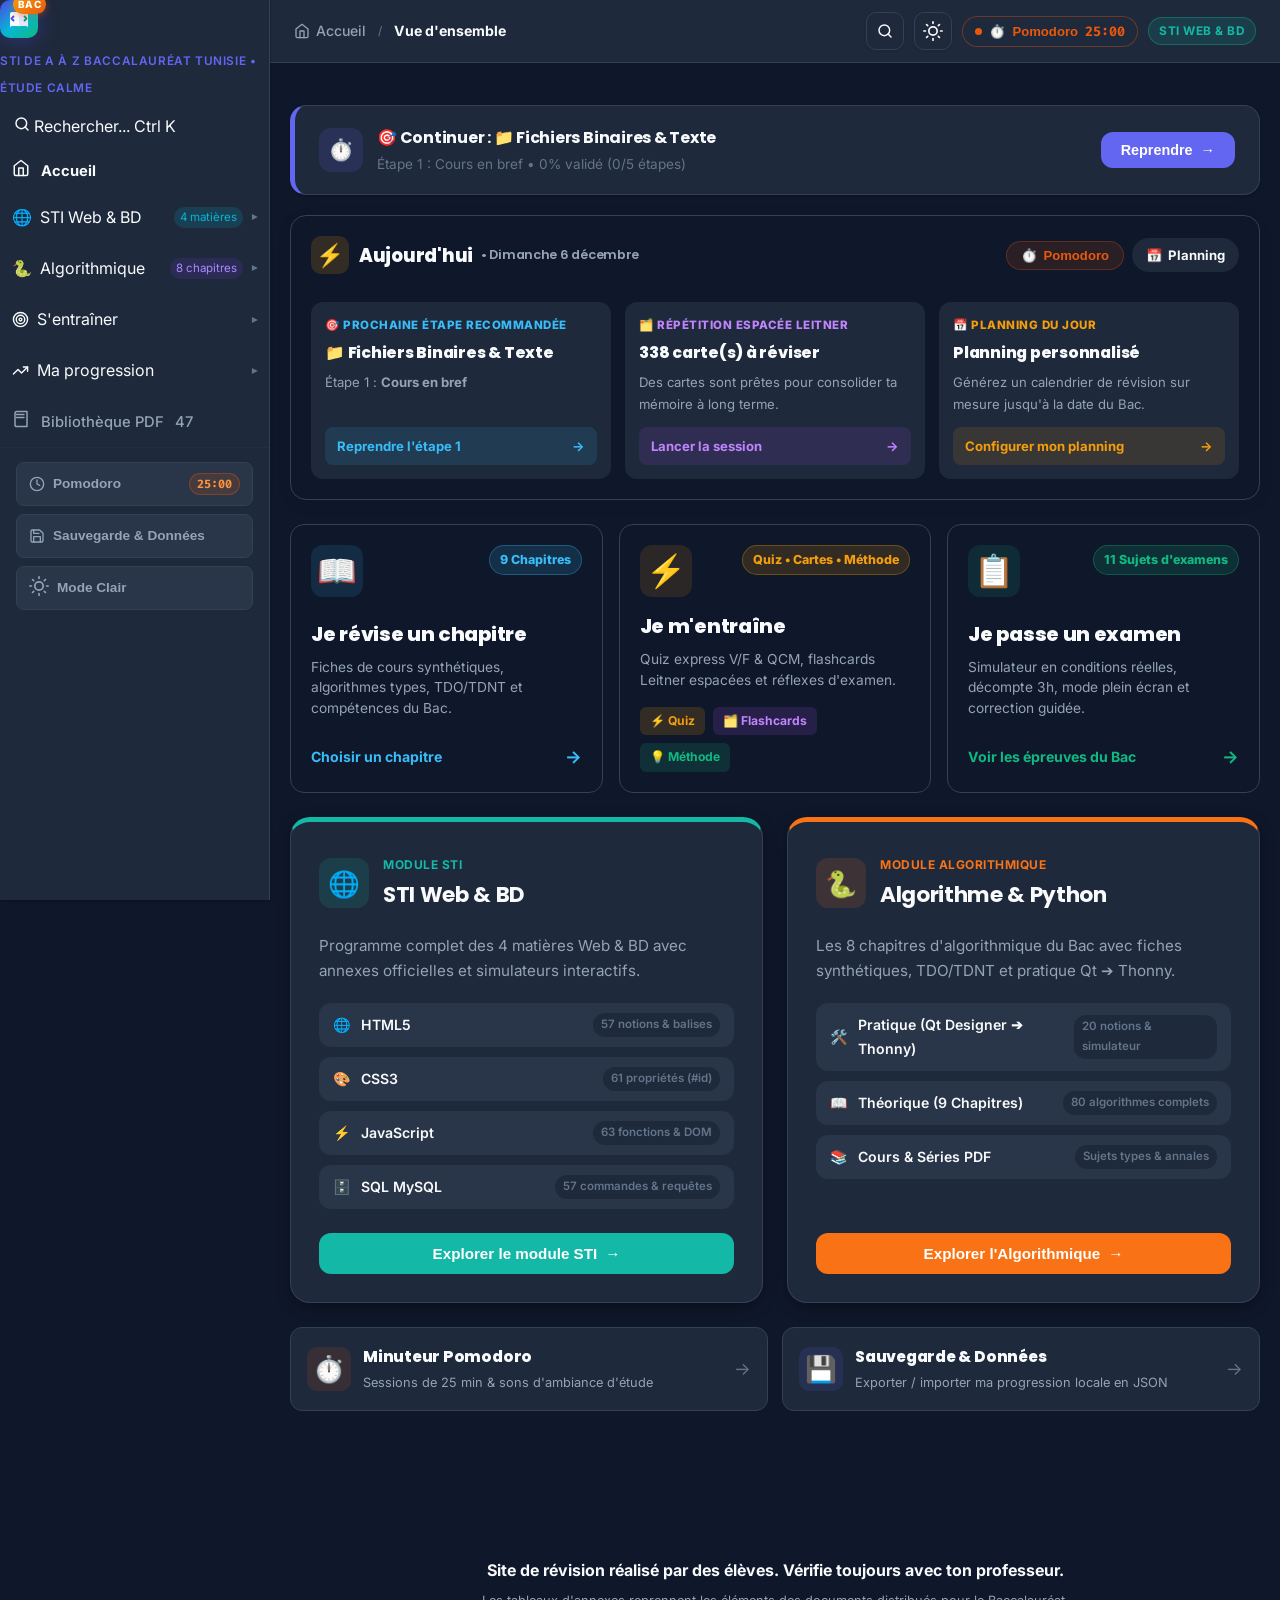
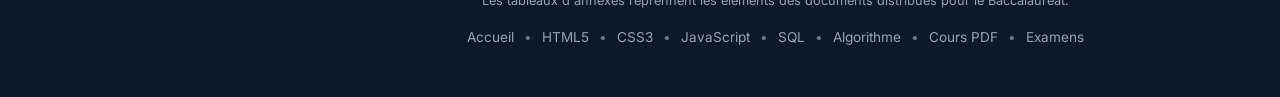
==== commit 8cf47178: "feat(home): reorder home page (continuer, aujourdhui, 3 actions, 2 modules, outils) and bind dynamic" ====
--- a/index.html
+++ b/index.html
@@ -362,15 +362,35 @@
     <section id="view-home" class="view-section active">
       <div class="container">
         
-        <!-- LES 3 GRANDS ACCÈS RÉVISION DE L'ACCUEIL -->
-        <div class="home-trio-actions-grid" style="display: grid; grid-template-columns: repeat(auto-fit, minmax(280px, 1fr)); gap: 16px; margin: 18px 0 24px 0;">
+        <!-- 1. CARTE "CONTINUER OÙ J'AI ARRÊTÉ" (AFFICHÉE UNIQUEMENT S'IL Y A UN HISTORIQUE) -->
+        <div class="resume-study-card" id="resumeStudyCard" style="display: none; margin: 18px 0 20px 0;">
+          <div class="resume-left">
+            <div class="resume-icon-box">⏱️</div>
+            <div class="resume-info">
+              <h4 id="resumeStudyTitle">Continuer votre révision</h4>
+              <p id="resumeStudySubtitle">Dernière consultation enregistrée • Cliquez pour reprendre</p>
+            </div>
+          </div>
+          <button class="resume-cta-btn" id="resumeStudyBtn" onclick="resumeLastStudySession()">
+            <span>Reprendre</span>
+            <span>→</span>
+          </button>
+        </div>
+
+        <!-- 2. BANDEAU "AUJOURD'HUI" (COMPTE À REBOURS BAC, FLASHCARDS DUES, PROCHAINE ÉTAPE) -->
+        <div class="home-today-container" id="homeTodayBlock" style="margin-bottom: 24px;">
+          <!-- Rempli dynamiquement par renderHomeTodaySection() -->
+        </div>
+
+        <!-- 3. LES 3 GRANDS ACCÈS D'ACTION -->
+        <div class="home-trio-actions-grid" style="display: grid; grid-template-columns: repeat(auto-fit, minmax(280px, 1fr)); gap: 16px; margin-bottom: 24px;">
           <!-- BOUTON 1 : JE RÉVISE UN CHAPITRE -->
           <div class="home-trio-card card-revision-ch" onclick="navigateToHash('#/algo/carte')" style="cursor: pointer; background: var(--surface-bg); border: 1px solid var(--border-color); border-radius: 14px; padding: 20px; transition: transform 0.2s, border-color 0.2s, box-shadow 0.2s; position: relative; overflow: hidden; display: flex; flex-direction: column; justify-content: space-between;">
             <div style="display: flex; align-items: flex-start; justify-content: space-between; gap: 12px; margin-bottom: 12px;">
               <div style="font-size: 2rem; background: rgba(56, 189, 248, 0.12); width: 52px; height: 52px; border-radius: 12px; display: flex; align-items: center; justify-content: center;">
                 📖
               </div>
-              <span style="font-size: 0.78rem; font-weight: 800; color: #38bdf8; background: rgba(56, 189, 248, 0.15); border: 1px solid rgba(56, 189, 248, 0.3); padding: 3px 10px; border-radius: 20px;">
+              <span style="font-size: 0.78rem; font-weight: 800; color: #38bdf8; background: rgba(56, 189, 248, 0.15); border: 1px solid rgba(56, 189, 248, 0.3); padding: 3px 10px; border-radius: 20px;" id="homeChBadgeCount">
                 8 Chapitres
               </span>
             </div>
@@ -379,7 +399,7 @@
                 Je révise un chapitre
               </h3>
               <p style="margin: 0; font-size: 0.86rem; color: var(--text-secondary); line-height: 1.5;">
-                Fiches de cours synthétiques, algorithmes types, TDO/TDNT et astuces pour chaque chapitre.
+                Fiches de cours synthétiques, algorithmes types, TDO/TDNT et compétences du Bac.
               </p>
             </div>
             <div style="margin-top: 16px; display: flex; align-items: center; justify-content: space-between; color: #38bdf8; font-weight: 700; font-size: 0.88rem;">
@@ -395,7 +415,7 @@
                 ⚡
               </div>
               <span style="font-size: 0.78rem; font-weight: 800; color: #f59e0b; background: rgba(245, 158, 11, 0.15); border: 1px solid rgba(245, 158, 11, 0.3); padding: 3px 10px; border-radius: 20px;">
-                Quiz • Cartes • Types
+                Quiz • Cartes • Méthode
               </span>
             </div>
             <div>
@@ -403,13 +423,13 @@
                 Je m'entraîne
               </h3>
               <p style="margin: 0; font-size: 0.86rem; color: var(--text-secondary); line-height: 1.5;">
-                Quiz express (V/F & QCM), flashcards Leitner espacées et exercices types du Bac.
+                Quiz express V/F &amp; QCM, flashcards Leitner espacées et réflexes d'examen.
               </p>
             </div>
             <div style="margin-top: 16px; display: flex; align-items: center; gap: 8px; flex-wrap: wrap;">
               <a href="#/algo/quiz" onclick="event.stopPropagation(); navigateToHash('#/algo/quiz')" style="padding: 4px 10px; border-radius: 6px; background: rgba(245, 158, 11, 0.15); color: #f59e0b; font-size: 0.76rem; font-weight: 700; text-decoration: none;">⚡ Quiz</a>
               <a href="#/revision/cartes" onclick="event.stopPropagation(); navigateToHash('#/revision/cartes')" style="padding: 4px 10px; border-radius: 6px; background: rgba(168, 85, 247, 0.15); color: #c084fc; font-size: 0.76rem; font-weight: 700; text-decoration: none;">🗂️ Flashcards</a>
-              <a href="#/algo/types" onclick="event.stopPropagation(); navigateToHash('#/algo/types')" style="padding: 4px 10px; border-radius: 6px; background: rgba(16, 185, 129, 0.15); color: #10b981; font-size: 0.76rem; font-weight: 700; text-decoration: none;">🎯 Types d'exos</a>
+              <a href="#/methode" onclick="event.stopPropagation(); navigateToHash('#/methode')" style="padding: 4px 10px; border-radius: 6px; background: rgba(16, 185, 129, 0.15); color: #10b981; font-size: 0.76rem; font-weight: 700; text-decoration: none;">💡 Méthode</a>
             </div>
           </div>
 
@@ -419,7 +439,7 @@
               <div style="font-size: 2rem; background: rgba(16, 185, 129, 0.12); width: 52px; height: 52px; border-radius: 12px; display: flex; align-items: center; justify-content: center;">
                 📋
               </div>
-              <span style="font-size: 0.78rem; font-weight: 800; color: #10b981; background: rgba(16, 185, 129, 0.15); border: 1px solid rgba(16, 185, 129, 0.3); padding: 3px 10px; border-radius: 20px;">
+              <span style="font-size: 0.78rem; font-weight: 800; color: #10b981; background: rgba(16, 185, 129, 0.15); border: 1px solid rgba(16, 185, 129, 0.3); padding: 3px 10px; border-radius: 20px;" id="homeExamCountBadge">
                 11 Sujets d'examens
               </span>
             </div>
@@ -438,53 +458,8 @@
           </div>
         </div>
 
-        <!-- BLOC "AUJOURD'HUI" (TÂCHES DU JOUR, CARTES DUES, PROCHAINE ÉTAPE) -->
-        <div class="home-today-container" id="homeTodayBlock" style="margin-bottom: 24px;">
-          <!-- Rempli dynamiquement par renderHomeTodaySection() -->
-        </div>
-
-        <!-- CARTE "CONTINUER OÙ J'AI ARRÊTÉ" (LOCALSTORAGE) -->
-        <div class="resume-study-card" id="resumeStudyCard" style="display: none; margin-bottom: 24px;">
-          <div class="resume-left">
-            <div class="resume-icon-box">⏱️</div>
-            <div class="resume-info">
-              <h4 id="resumeStudyTitle">Continuer votre révision</h4>
-              <p id="resumeStudySubtitle">Dernière consultation enregistrée • Cliquez pour reprendre</p>
-            </div>
-          </div>
-          <button class="resume-cta-btn" id="resumeStudyBtn" onclick="resumeLastStudySession()">
-            <span>Reprendre</span>
-            <span>→</span>
-          </button>
-        </div>
-
-        <!-- WIDGET "MA RÉVISION" (COMPACT) -->
-        <div class="home-revision-widget" id="homeRevisionWidget">
-          <div class="home-revision-widget-left">
-            <div class="home-revision-widget-icon">⭐</div>
-            <div>
-              <div class="home-revision-widget-title">
-                <span>Ma Révision &amp; Notions à revoir</span>
-                <span class="home-revision-pill" id="homeRevBadgeCount"><strong>0</strong> à revoir</span>
-              </div>
-              <p class="home-revision-widget-desc" id="homeRevDesc">
-                Simulateur d'examen, notions bookmarkées, quiz et suivi de progression 100% privé.
-              </p>
-            </div>
-          </div>
-          <div style="display: flex; align-items: center; gap: 12px; flex-wrap: wrap;">
-            <div class="home-revision-widget-stats" id="homeRevStatsPills">
-              <!-- Rempli dynamiquement -->
-            </div>
-            <button type="button" class="home-revision-btn" onclick="navigateToHash('#/revision')">
-              <span>Ouvrir Ma Révision</span>
-              <span>→</span>
-            </button>
-          </div>
-        </div>
-
-        <!-- LES DEUX GRANDES CARTES DE MODULES (STI vs ALGO) -->
-        <div class="big-modules-grid">
+        <!-- 4. LES DEUX GRANDES CARTES DE MODULES (STI vs ALGO) -->
+        <div class="big-modules-grid" style="margin-bottom: 24px;">
           
           <!-- GRAND BLOC 1 : STI WEB & BD -->
           <div class="big-module-card sti" onclick="switchView('html')">
@@ -496,7 +471,7 @@
               </div>
             </div>
             <p class="big-module-desc">
-              Le programme complet des 4 matières du Web et des Bases de Données pour la section STI :
+              Programme complet des 4 matières Web &amp; BD avec annexes officielles et simulateurs interactifs.
             </p>
             <ul class="big-module-topics-list">
               <li class="big-module-topic-item" onclick="event.stopPropagation(); switchView('html')">
@@ -544,7 +519,7 @@
               </div>
             </div>
             <p class="big-module-desc">
-              Les 8 chapitres du programme tunisien et son laboratoire interactif :
+              Les 8 chapitres d'algorithmique du Bac avec fiches synthétiques, TDO/TDNT et pratique Qt ➔ Thonny.
             </p>
             <ul class="big-module-topics-list">
               <li class="big-module-topic-item" onclick="event.stopPropagation(); switchView('algo-pratique')">
@@ -559,7 +534,7 @@
                   <span>📖</span>
                   <span id="homeAlgoTheoriqueTitle">Théorique (8 Chapitres)</span>
                 </div>
-                <span class="big-module-topic-badge" id="homeAlgoTheoriqueBadge">59 algorithmes complets</span>
+                <span class="big-module-topic-badge" id="homeAlgoTheoriqueBadge">80 algorithmes complets</span>
               </li>
               <li class="big-module-topic-item" onclick="event.stopPropagation(); openLessonsForModule('algo')">
                 <div class="big-module-topic-name">
@@ -575,6 +550,38 @@
             </button>
           </div>
 
+        </div>
+
+        <!-- 5. OUTILS DE RÉVISION (POMODORO & SAUVEGARDE) -->
+        <div class="home-tools-grid" style="display: grid; grid-template-columns: repeat(auto-fit, minmax(260px, 1fr)); gap: 14px; margin-top: 10px;">
+          <div class="home-tool-card" onclick="PomodoroEngine.openDrawer()" style="cursor: pointer; background: var(--bg-card); border: 1px solid var(--border-color); border-radius: 12px; padding: 16px; display: flex; align-items: center; justify-content: space-between; transition: all 0.2s ease;">
+            <div style="display: flex; align-items: center; gap: 12px;">
+              <span style="font-size: 1.6rem; background: rgba(234, 88, 12, 0.12); width: 44px; height: 44px; border-radius: 10px; display: flex; align-items: center; justify-content: center;">⏱️</span>
+              <div>
+                <h4 style="margin: 0; font-size: 0.96rem; font-weight: 800; color: var(--text-primary);">Minuteur Pomodoro</h4>
+                <p style="margin: 2px 0 0 0; font-size: 0.8rem; color: var(--text-secondary);">Sessions de 25 min &amp; sons d'ambiance d'étude</p>
+              </div>
+            </div>
+            <span style="font-size: 1.1rem; color: var(--text-muted);">→</span>
+          </div>
+
+          <div class="home-tool-card" onclick="openDataBackupModal()" style="cursor: pointer; background: var(--bg-card); border: 1px solid var(--border-color); border-radius: 12px; padding: 16px; display: flex; align-items: center; justify-content: space-between; transition: all 0.2s ease;">
+            <div style="display: flex; align-items: center; gap: 12px;">
+              <span style="font-size: 1.6rem; background: rgba(99, 102, 241, 0.12); width: 44px; height: 44px; border-radius: 10px; display: flex; align-items: center; justify-content: center;">💾</span>
+              <div>
+                <h4 style="margin: 0; font-size: 0.96rem; font-weight: 800; color: var(--text-primary);">Sauvegarde &amp; Données</h4>
+                <p style="margin: 2px 0 0 0; font-size: 0.8rem; color: var(--text-secondary);">Exporter / importer ma progression locale en JSON</p>
+              </div>
+            </div>
+            <span style="font-size: 1.1rem; color: var(--text-muted);">→</span>
+          </div>
+        </div>
+
+        <!-- Élément fantôme pour préserver les requêtes de l'ancien widget -->
+        <div id="homeRevisionWidget" style="display:none;" aria-hidden="true">
+          <span id="homeRevBadgeCount">0</span>
+          <div id="homeRevStatsPills"></div>
+          <p id="homeRevDesc"></p>
         </div>
 
       </div>
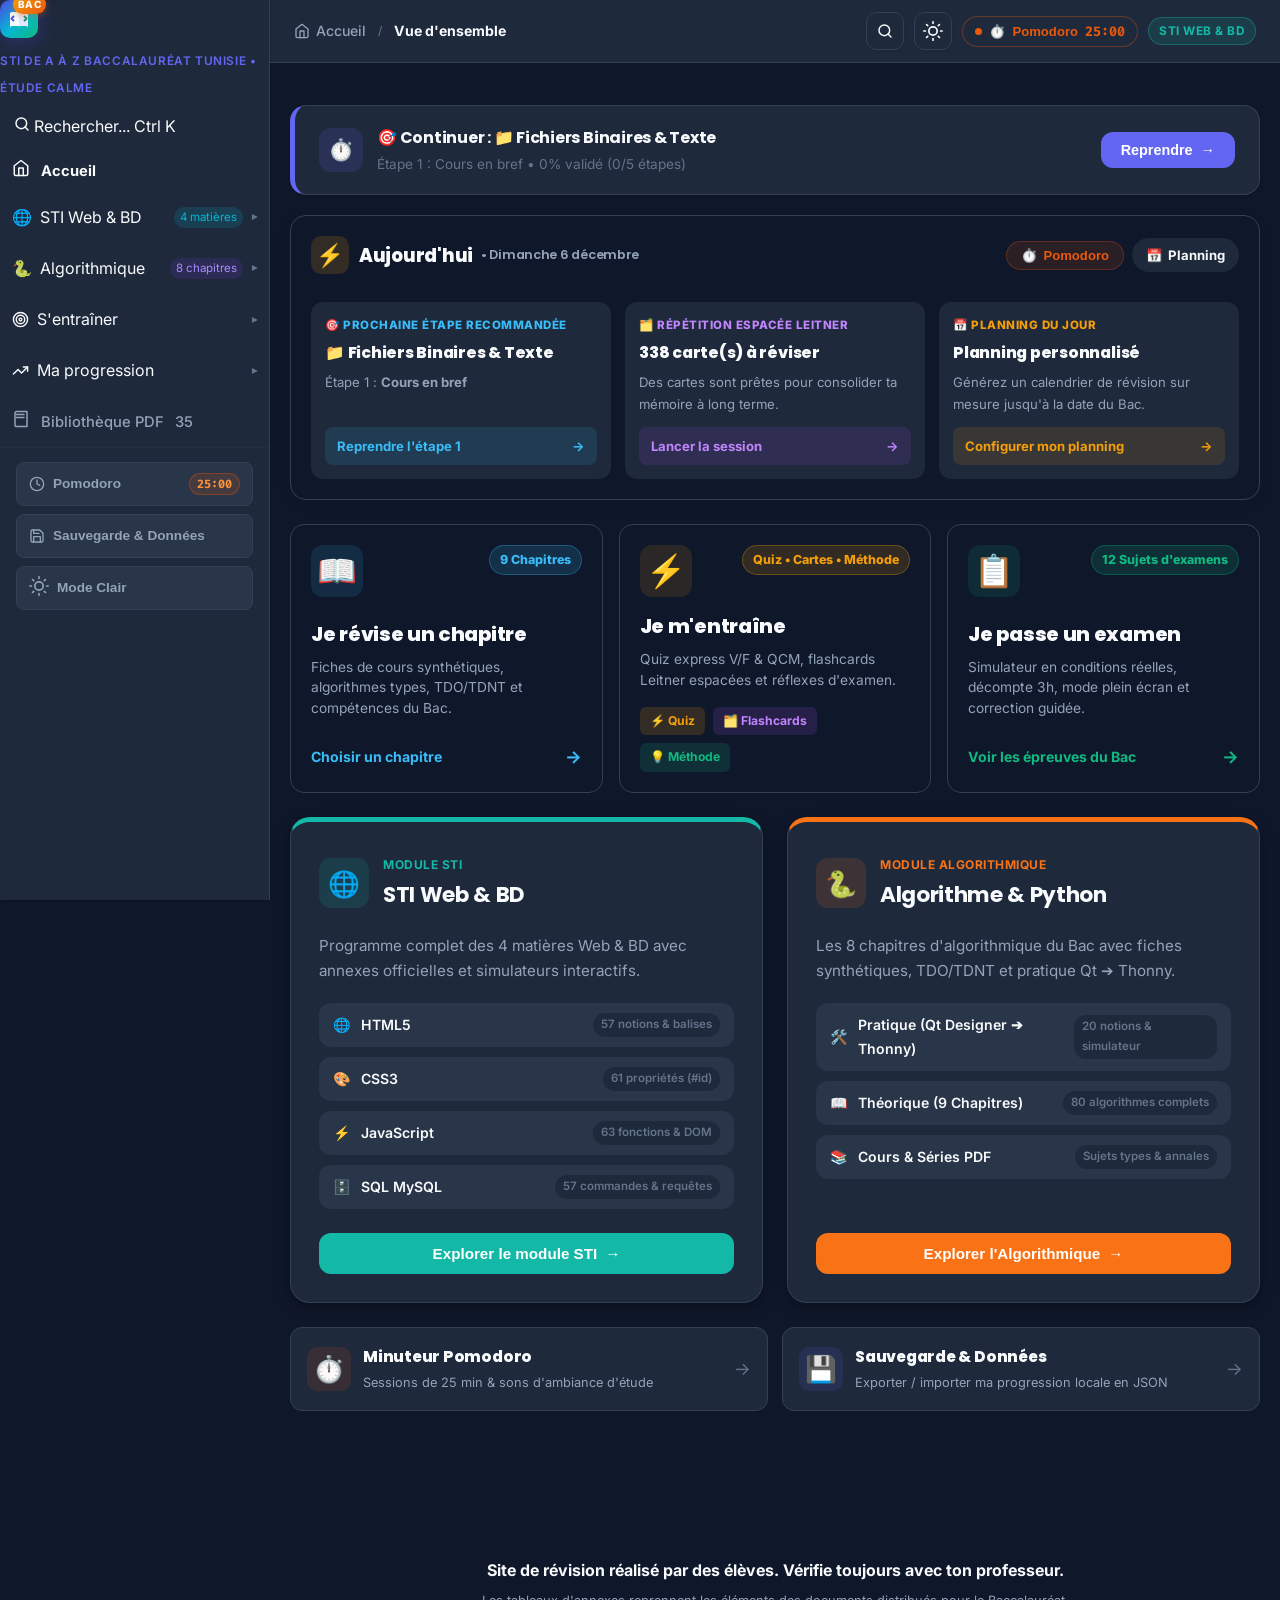
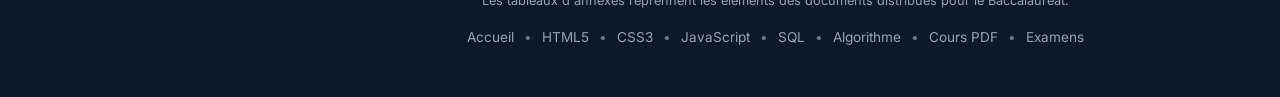
==== commit 39b17ac0: "Integrate scan lot 2 into library: 15 PDFs added, 13 entries in documents.js, deduplication, Pratiqu" ====
--- a/index.html
+++ b/index.html
@@ -11,7 +11,7 @@
   <link rel="preconnect" href="https://fonts.googleapis.com">
   <link rel="preconnect" href="https://fonts.gstatic.com" crossorigin>
   <link href="https://fonts.googleapis.com/css2?family=Inter:wght@400;500;600;700&family=Poppins:wght@500;600;700;800&family=Fira+Code:wght@400;500;600&display=swap" rel="stylesheet">
-  <link rel="stylesheet" href="style.css?v=37.1">
+  <link rel="stylesheet" href="style.css?v=38.0">
   <!-- INITIALISATION IMMÉDIATE DU THÈME & TOGGLE SANS LATENCE -->
   <script>
     (function() {
@@ -206,9 +206,9 @@
             </div>
           </div>
           <div class="sidebar-group-links">
-            <a class="sidebar-link" data-view="algo-theorique" onclick="switchView('algo-theorique')" title="Théorique (8 Chapitres)">
+            <a class="sidebar-link" data-view="algo-theorique" onclick="switchView('algo-theorique')" title="Théorique">
               <span class="nav-bullet" style="background:#7c3aed;"></span>
-              <span class="nav-label">Théorique (8 chapitres)</span>
+              <span class="nav-label">Théorique (Chapitres)</span>
               <span class="nav-count" id="sideBadgeTheorique">80</span>
             </a>
             <!-- Sub-tree des chapitres avec progression SVG -->
@@ -2577,144 +2577,71 @@
           </div>
         </div>
         
-        <!-- LES 2 GRANDES SECTIONS CLAIREMENT VISIBLES (ALGORITHME & STI) -->
-        <div style="display: grid; grid-template-columns: repeat(auto-fit, minmax(320px, 1fr)); gap: 16px; margin-bottom: 24px;">
-          
-          <!-- BLOC 1 : MODULE ALGORITHME & PROGRAMMATION (BAC INFORMATIQUE) -->
-          <div style="background: linear-gradient(135deg, rgba(5, 150, 105, 0.14), rgba(16, 185, 129, 0.06)); border: 1px solid rgba(16, 185, 129, 0.35); border-left: 5px solid #10b981; border-radius: var(--radius-md); padding: 18px 20px;">
-            <div style="display: flex; align-items: center; justify-content: space-between; margin-bottom: 8px;">
-              <span style="color: #34d399; font-weight: 800; font-size: 1.05rem; display: flex; align-items: center; gap: 8px;">
-                <span>🐍</span>
-                <span>Module Algorithme (Bac Informatique)</span>
+        <!-- BARRE DE FILTRES UNIFIÉE (PHASE 7 : MATIÈRE → TYPE → CHAPITRE OPTIONNEL) -->
+        <div class="pdf-filter-bar" style="background: var(--surface-elevated, var(--bg-card)); border: 1px solid var(--border-color); border-radius: 14px; padding: 18px 20px; margin-bottom: 24px; display: flex; flex-direction: column; gap: 14px;">
+          <div style="display: flex; align-items: center; justify-content: space-between; flex-wrap: wrap; gap: 12px;">
+            <div style="display: flex; align-items: center; gap: 10px; flex-wrap: wrap; flex: 1;">
+              <!-- 1. SÉLECTEUR MATIÈRE -->
+              <div style="display: flex; flex-direction: column; gap: 4px;">
+                <label for="lessonsFilterMatiere" style="font-size: 0.76rem; font-weight: 800; color: var(--text-muted); text-transform: uppercase; letter-spacing: 0.5px;">Matière :</label>
+                <select id="lessonsFilterMatiere" onchange="handleLessonsFilterChange()" style="padding: 10px 14px; min-height: 44px; border-radius: 8px; border: 1px solid var(--border-color); background: var(--surface-bg, var(--bg-primary)); color: var(--text-primary); font-size: 0.9rem; font-weight: 700; cursor: pointer;">
+                  <option value="all">🌟 Toutes les matières</option>
+                  <option value="algo-theorique">📖 Algorithme Théorique</option>
+                  <option value="algo-pratique">🛠️ Algorithme Pratique (Qt ➔ Thonny)</option>
+                  <option value="html">🌐 HTML5</option>
+                  <option value="css">🎨 CSS3</option>
+                  <option value="js">⚡ JavaScript</option>
+                  <option value="sql">🗄️ SQL MySQL</option>
+                </select>
+              </div>
+
+              <!-- 2. SÉLECTEUR TYPE -->
+              <div style="display: flex; flex-direction: column; gap: 4px;">
+                <label for="lessonsFilterType" style="font-size: 0.76rem; font-weight: 800; color: var(--text-muted); text-transform: uppercase; letter-spacing: 0.5px;">Type de document :</label>
+                <select id="lessonsFilterType" onchange="handleLessonsFilterChange()" style="padding: 10px 14px; min-height: 44px; border-radius: 8px; border: 1px solid var(--border-color); background: var(--surface-bg, var(--bg-primary)); color: var(--text-primary); font-size: 0.9rem; font-weight: 700; cursor: pointer;">
+                  <option value="all">Tous les types</option>
+                  <option value="cours">📖 Cours &amp; Polycopiés</option>
+                  <option value="serie">📝 Séries d'exercices</option>
+                  <option value="devoir">📑 Devoirs &amp; Examens</option>
+                  <option value="resume">📌 Résumés &amp; Fiches</option>
+                </select>
+              </div>
+
+              <!-- 3. SÉLECTEUR CHAPITRE (OPTIONNEL) -->
+              <div id="lessonsChapitreGroup" style="display: flex; flex-direction: column; gap: 4px;">
+                <label for="lessonsFilterChapitre" style="font-size: 0.76rem; font-weight: 800; color: var(--text-muted); text-transform: uppercase; letter-spacing: 0.5px;">Chapitre :</label>
+                <select id="lessonsFilterChapitre" onchange="handleLessonsFilterChange()" style="padding: 10px 14px; min-height: 44px; border-radius: 8px; border: 1px solid var(--border-color); background: var(--surface-bg, var(--bg-primary)); color: var(--text-primary); font-size: 0.9rem; font-weight: 700; cursor: pointer;">
+                  <option value="all">Tous les chapitres</option>
+                  <option value="algo-ch1-fichiers">📁 Ch 1 : Les Fichiers</option>
+                  <option value="algo-ch2-recursivite">🔄 Ch 2 : La Récursivité</option>
+                  <option value="algo-ch3-bases">🔢 Ch 3 : Arithmétique &amp; Bases</option>
+                  <option value="algo-ch4-arithmetique">🧮 Ch 4 : Arithmétique</option>
+                  <option value="algo-ch5-approximation">📈 Ch 5 : Approximation</option>
+                  <option value="algo-ch6-tableaux">📊 Ch 6 : Tableaux</option>
+                  <option value="algo-ch7-matrices">📐 Ch 7 : Matrices</option>
+                  <option value="algo-ch8-suites">🧬 Ch 8 : Suites Récurrentes</option>
+                </select>
+              </div>
+            </div>
+
+            <!-- COMPTEUR DE DOCUMENTS TROUVÉS -->
+            <div style="display: flex; align-items: center; gap: 8px;">
+              <span id="lessonsCounterBadge" style="background: rgba(99, 102, 241, 0.15); color: #818cf8; border: 1px solid rgba(99, 102, 241, 0.3); font-weight: 800; font-size: 0.82rem; padding: 8px 16px; border-radius: 20px; white-space: nowrap;">
+                Chargement...
               </span>
-              <span class="pill-badge" style="color: #34d399; font-size: 0.75rem;">2 Matières</span>
-            </div>
-            <p style="font-size: 0.86rem; color: var(--text-secondary); margin-bottom: 12px; line-height: 1.5;">
-              Supports et documents pour l'<strong>Épreuve Pratique</strong> (Qt Designer ➔ Thonny Python) et l'<strong>Épreuve Théorique</strong> (Algorithmes Bac, Bases, Aires, Matrices).
-            </p>
-            <div style="display: flex; gap: 8px; flex-wrap: wrap;">
-              <button class="cat-btn" onclick="filterLessonsBySubject('algo-pratique')" style="border-color: rgba(16, 185, 129, 0.5); color: #34d399; font-size: 0.82rem; padding: 6px 12px; font-weight:700;">
-                🛠️ Pratique (Qt ➔ Thonny)
-              </button>
-              <button class="cat-btn" onclick="filterLessonsBySubject('algo-theorique')" style="border-color: rgba(245, 158, 11, 0.5); color: #fbbf24; font-size: 0.82rem; padding: 6px 12px; font-weight:700;">
-                📖 Tous les cours Algo
-              </button>
-              <button class="cat-btn" onclick="filterLessonsBySubject('algo-ch1-fichiers')" style="border-color: rgba(245, 158, 11, 0.35); color: #fbbf24; font-size: 0.8rem; padding: 5px 10px;">📁 Ch 1 : Fichiers</button>
-              <button class="cat-btn" onclick="filterLessonsBySubject('algo-ch2-recursivite')" style="border-color: rgba(245, 158, 11, 0.35); color: #fbbf24; font-size: 0.8rem; padding: 5px 10px;">🔄 Ch 2 : Récursivité</button>
-              <button class="cat-btn" onclick="filterLessonsBySubject('algo-ch3-bases')" style="border-color: rgba(245, 158, 11, 0.35); color: #fbbf24; font-size: 0.8rem; padding: 5px 10px;">🔢 Ch 3 : Bases</button>
-              <button class="cat-btn" onclick="filterLessonsBySubject('algo-ch4-arithmetique')" style="border-color: rgba(245, 158, 11, 0.35); color: #fbbf24; font-size: 0.8rem; padding: 5px 10px;">🧮 Ch 4 : Arithmétique</button>
-              <button class="cat-btn" onclick="filterLessonsBySubject('algo-ch5-approximation')" style="border-color: rgba(245, 158, 11, 0.35); color: #fbbf24; font-size: 0.8rem; padding: 5px 10px;">📈 Ch 5 : Approx</button>
-              <button class="cat-btn" onclick="filterLessonsBySubject('algo-ch6-tableaux')" style="border-color: rgba(245, 158, 11, 0.35); color: #fbbf24; font-size: 0.8rem; padding: 5px 10px;">📊 Ch 6 : Tableaux</button>
-              <button class="cat-btn" onclick="filterLessonsBySubject('algo-ch7-matrices')" style="border-color: rgba(245, 158, 11, 0.35); color: #fbbf24; font-size: 0.8rem; padding: 5px 10px;">📐 Ch 7 : Matrices</button>
-              <button class="cat-btn" onclick="filterLessonsBySubject('algo-ch8-suites')" style="border-color: rgba(245, 158, 11, 0.35); color: #fbbf24; font-size: 0.8rem; padding: 5px 10px;">🧬 Ch 8 : Suites</button>
-            </div>
-          </div>
-
-          <!-- BLOC 2 : MODULE SCIENCES & TECH (BAC STI) -->
-          <div style="background: linear-gradient(135deg, rgba(124, 58, 237, 0.14), rgba(168, 85, 247, 0.06)); border: 1px solid rgba(168, 85, 247, 0.35); border-left: 5px solid #a855f7; border-radius: var(--radius-md); padding: 18px 20px;">
-            <div style="display: flex; align-items: center; justify-content: space-between; margin-bottom: 8px;">
-              <span style="color: #c084fc; font-weight: 800; font-size: 1.05rem; display: flex; align-items: center; gap: 8px;">
-                <span>🌐</span>
-                <span>Module Web &amp; Données (Bac STI)</span>
-              </span>
-              <span class="pill-badge" style="color: #c084fc; font-size: 0.75rem;">4 Matières</span>
-            </div>
-            <p style="font-size: 0.86rem; color: var(--text-secondary); margin-bottom: 12px; line-height: 1.5;">
-              Documents et cours pour les 4 matières clés du Bac STI : <strong>HTML5</strong>, <strong>CSS3</strong>, <strong>JavaScript</strong> et <strong>SQL (Bases de Données)</strong>.
-            </p>
-            <div style="display: flex; gap: 8px; flex-wrap: wrap;">
-              <button class="cat-btn" onclick="filterLessonsBySubject('html')" style="border-color: rgba(249, 115, 22, 0.4); color: #fb923c; font-size: 0.82rem; padding: 6px 12px;">🌐 HTML5</button>
-              <button class="cat-btn" onclick="filterLessonsBySubject('css')" style="border-color: rgba(56, 189, 248, 0.4); color: #38bdf8; font-size: 0.82rem; padding: 6px 12px;">🎨 CSS3</button>
-              <button class="cat-btn" onclick="filterLessonsBySubject('js')" style="border-color: rgba(250, 204, 21, 0.4); color: #facc15; font-size: 0.82rem; padding: 6px 12px;">⚡ JS</button>
-              <button class="cat-btn" onclick="filterLessonsBySubject('sql')" style="border-color: rgba(168, 85, 247, 0.4); color: #c084fc; font-size: 0.82rem; padding: 6px 12px;">🗄️ SQL</button>
-            </div>
-          </div>
-
-        </div>
-
-        <!-- FILTRES PAR MATIÈRE (LES 6 MATIÈRES RÉUNIES : ALGO PRATIQUE, ALGO THÉORIQUE, HTML, CSS, JS, SQL) -->
-        <div style="display: flex; align-items: center; justify-content: space-between; flex-wrap: wrap; gap: 12px; margin-bottom: 16px;">
-          <div class="subject-tabs-bar" id="lessonsSubjectTabsBar" style="display:flex; gap:8px; flex-wrap:wrap; margin-bottom: 0;">
-            <button class="subject-tab active" data-subject="all" onclick="filterLessonsBySubject('all')">
-              <span>🌟</span>
-              <span>Tous les documents</span>
-            </button>
-            <button class="subject-tab algo-pratique" data-subject="algo-pratique" onclick="filterLessonsBySubject('algo-pratique')">
-              <span>🛠️</span>
-              <span>Algo Pratique (Qt ➔ Thonny)</span>
-            </button>
-            <button class="subject-tab algo-theorique" data-subject="algo-theorique" onclick="filterLessonsBySubject('algo-theorique')">
-              <span>📖</span>
-              <span>Algo Théorique (Bac Info)</span>
-            </button>
-            <button class="subject-tab algo-ch1-fichiers" data-subject="algo-ch1-fichiers" onclick="filterLessonsBySubject('algo-ch1-fichiers')">
-              <span>📁</span>
-              <span>Ch 1 Fichiers</span>
-            </button>
-            <button class="subject-tab algo-ch2-recursivite" data-subject="algo-ch2-recursivite" onclick="filterLessonsBySubject('algo-ch2-recursivite')">
-              <span>🔄</span>
-              <span>Ch 2 Récursivité</span>
-            </button>
-            <button class="subject-tab algo-ch3-bases" data-subject="algo-ch3-bases" onclick="filterLessonsBySubject('algo-ch3-bases')">
-              <span>🔢</span>
-              <span>Ch 3 Bases</span>
-            </button>
-            <button class="subject-tab algo-ch4-arithmetique" data-subject="algo-ch4-arithmetique" onclick="filterLessonsBySubject('algo-ch4-arithmetique')">
-              <span>🧮</span>
-              <span>Ch 4 Arithmétique</span>
-            </button>
-            <button class="subject-tab algo-ch5-approximation" data-subject="algo-ch5-approximation" onclick="filterLessonsBySubject('algo-ch5-approximation')">
-              <span>📈</span>
-              <span>Ch 5 Approx</span>
-            </button>
-            <button class="subject-tab algo-ch6-tableaux" data-subject="algo-ch6-tableaux" onclick="filterLessonsBySubject('algo-ch6-tableaux')">
-              <span>📊</span>
-              <span>Ch 6 Tableaux</span>
-            </button>
-            <button class="subject-tab algo-ch7-matrices" data-subject="algo-ch7-matrices" onclick="filterLessonsBySubject('algo-ch7-matrices')">
-              <span>📐</span>
-              <span>Ch 7 Matrices</span>
-            </button>
-            <button class="subject-tab algo-ch8-suites" data-subject="algo-ch8-suites" onclick="filterLessonsBySubject('algo-ch8-suites')">
-              <span>🧬</span>
-              <span>Ch 8 Suites</span>
-            </button>
-            <button class="subject-tab html" data-subject="html" onclick="filterLessonsBySubject('html')">
-              <span>🌐</span>
-              <span>HTML5</span>
-            </button>
-            <button class="subject-tab css" data-subject="css" onclick="filterLessonsBySubject('css')">
-              <span>🎨</span>
-              <span>CSS3</span>
-            </button>
-            <button class="subject-tab js" data-subject="js" onclick="filterLessonsBySubject('js')">
-              <span>⚡</span>
-              <span>JavaScript</span>
-            </button>
-            <button class="subject-tab sql" data-subject="sql" onclick="filterLessonsBySubject('sql')">
-              <span>🗄️</span>
-              <span>SQL (BDD)</span>
-            </button>
-          </div>
-          <span id="lessonsCounterBadge" style="background: #7c3aed; color: #fff; font-weight: 800; font-size: 0.82rem; padding: 6px 14px; border-radius: 20px; white-space: nowrap; display: none;">
-            0 document
-          </span>
-        </div>
-
-        <!-- BARRE DE RECHERCHE & FILTRE TYPE -->
-        <div class="filter-search-bar" style="margin-bottom: 24px;">
-          <div class="search-box-wrap" style="flex: 1; min-width: 260px;">
+            </div>
+          </div>
+
+          <!-- RECHERCHE TEXTUELLE -->
+          <div class="search-box-wrap" style="width: 100%;">
             <span class="search-icon-inside">🔍</span>
-            <input type="text" id="lessonSearchInput" class="search-input" placeholder="Rechercher un cours, série, devoir (ex: Qt, Thonny, Bases, Matrices, LDD, SQL, verif...)" oninput="handleLessonSearch(this.value)">
-          </div>
-          <div class="categories-bar" id="lessonTypeFilterBar" style="flex-wrap: wrap;">
-            <button class="cat-btn active" onclick="filterLessonsByType('all')">Tous les types</button>
-            <button class="cat-btn" onclick="filterLessonsByType('cours')">📖 Cours</button>
-            <button class="cat-btn" onclick="filterLessonsByType('serie')">📝 Séries</button>
-            <button class="cat-btn" onclick="filterLessonsByType('devoir')">📑 Devoirs</button>
-            <button class="cat-btn" onclick="filterLessonsByType('resume')">📌 Résumés</button>
-          </div>
-        </div>
+            <input type="text" id="lessonSearchInput" class="search-input" placeholder="Rechercher par titre, auteur, enseignant ou mot-clé (ex: Qt, Thonny, Bases, Matrices, SQL...)" oninput="handleLessonSearch(this.value)">
+          </div>
+        </div>
+
+        <!-- Éléments fantômes pour préserver les requêtes par ID du code existant -->
+        <div id="lessonsSubjectTabsBar" style="display:none;" aria-hidden="true"></div>
+        <div id="lessonTypeFilterBar" style="display:none;" aria-hidden="true"></div>
 
         <!-- GRILLE DES LEÇONS PDF -->
         <div class="items-grid" id="lessonsGrid">
@@ -2994,7 +2921,7 @@
           </button>
           <button id="tabBtnAlgoPratiqueSerials" class="view-mode-tab" onclick="switchAlgoPratiqueTab('serials')">
             <span>📋</span>
-            <span>Séries Qt (Mounir Saadani)</span>
+            <span>Séries, TP &amp; Épreuves Pratiques</span>
           </button>
         </div>
 
@@ -4013,6 +3940,7 @@
               <option value="bac">🎓 Bac</option>
               <option value="devoir-synthese">📝 Devoir de synthèse</option>
               <option value="devoir-controle">📌 Devoir de contrôle</option>
+              <option value="epreuve-pratique">🛠️ Pratique (Épreuve pratique)</option>
               <option value="inconnu">❓ Type inconnu</option>
             </select>
             <select id="examensFilterYear" onchange="renderExamensPage()" style="padding:8px 12px;border-radius:8px;border:1px solid var(--border-color);background:var(--surface-bg);color:var(--text-primary);font-size:0.9rem;cursor:pointer;">
@@ -5373,36 +5301,36 @@
 
   <!-- Fichiers Scripts -->
 
-  <script src="store.js?v=37.1"></script>
-  <script src="data.js?v=37.1"></script>
-  <script src="data/curriculum.js?v=37.1"></script>
-  <script src="data/documents.js?v=37.1"></script>
-  <script src="data/exercises.js?v=37.1"></script>
-  <script src="data/methods.js?v=37.1"></script>
-  <script src="data/errors.js?v=37.1"></script>
-  <script src="data/tables/rappels.js?v=37.1"></script>
-  <script src="data/tables/fichiers.js?v=37.1"></script>
-  <script src="data/tables/recursivite.js?v=37.1"></script>
-  <script src="data/tables/bases.js?v=37.1"></script>
-  <script src="data/tables/arithmetique.js?v=37.1"></script>
-  <script src="data/tables/approximation.js?v=37.1"></script>
-  <script src="data/tables/tableaux.js?v=37.1"></script>
-  <script src="data/tables/matrices.js?v=37.1"></script>
-  <script src="data/tables/suites.js?v=37.1"></script>
-  <script src="data/tables.js?v=37.1"></script>
-  <script src="data/quiz/fichiers.js?v=37.1"></script>
-  <script src="data/quiz/recursivite.js?v=37.1"></script>
-  <script src="data/quiz/bases.js?v=37.1"></script>
-  <script src="data/quiz/arithmetique.js?v=37.1"></script>
-  <script src="data/quiz/approximation.js?v=37.1"></script>
-  <script src="data/quiz/tableaux.js?v=37.1"></script>
-  <script src="data/quiz/matrices.js?v=37.1"></script>
-  <script src="data/quiz/suites.js?v=37.1"></script>
-  <script src="data/quiz.js?v=37.1"></script>
-  <script src="css_engine.js?v=37.1"></script>
-  <script src="algo_pratique_engine.js?v=37.1"></script>
-  <script src="pomodoro_engine.js?v=37.1"></script>
-  <script src="app.js?v=37.1"></script>
+  <script src="store.js?v=38.0"></script>
+  <script src="data.js?v=38.0"></script>
+  <script src="data/curriculum.js?v=38.0"></script>
+  <script src="data/documents.js?v=38.0"></script>
+  <script src="data/exercises.js?v=38.0"></script>
+  <script src="data/methods.js?v=38.0"></script>
+  <script src="data/errors.js?v=38.0"></script>
+  <script src="data/tables/rappels.js?v=38.0"></script>
+  <script src="data/tables/fichiers.js?v=38.0"></script>
+  <script src="data/tables/recursivite.js?v=38.0"></script>
+  <script src="data/tables/bases.js?v=38.0"></script>
+  <script src="data/tables/arithmetique.js?v=38.0"></script>
+  <script src="data/tables/approximation.js?v=38.0"></script>
+  <script src="data/tables/tableaux.js?v=38.0"></script>
+  <script src="data/tables/matrices.js?v=38.0"></script>
+  <script src="data/tables/suites.js?v=38.0"></script>
+  <script src="data/tables.js?v=38.0"></script>
+  <script src="data/quiz/fichiers.js?v=38.0"></script>
+  <script src="data/quiz/recursivite.js?v=38.0"></script>
+  <script src="data/quiz/bases.js?v=38.0"></script>
+  <script src="data/quiz/arithmetique.js?v=38.0"></script>
+  <script src="data/quiz/approximation.js?v=38.0"></script>
+  <script src="data/quiz/tableaux.js?v=38.0"></script>
+  <script src="data/quiz/matrices.js?v=38.0"></script>
+  <script src="data/quiz/suites.js?v=38.0"></script>
+  <script src="data/quiz.js?v=38.0"></script>
+  <script src="css_engine.js?v=38.0"></script>
+  <script src="algo_pratique_engine.js?v=38.0"></script>
+  <script src="pomodoro_engine.js?v=38.0"></script>
+  <script src="app.js?v=38.0"></script>
   <script>
     if ('serviceWorker' in navigator) {
       window.addEventListener('load', () => {
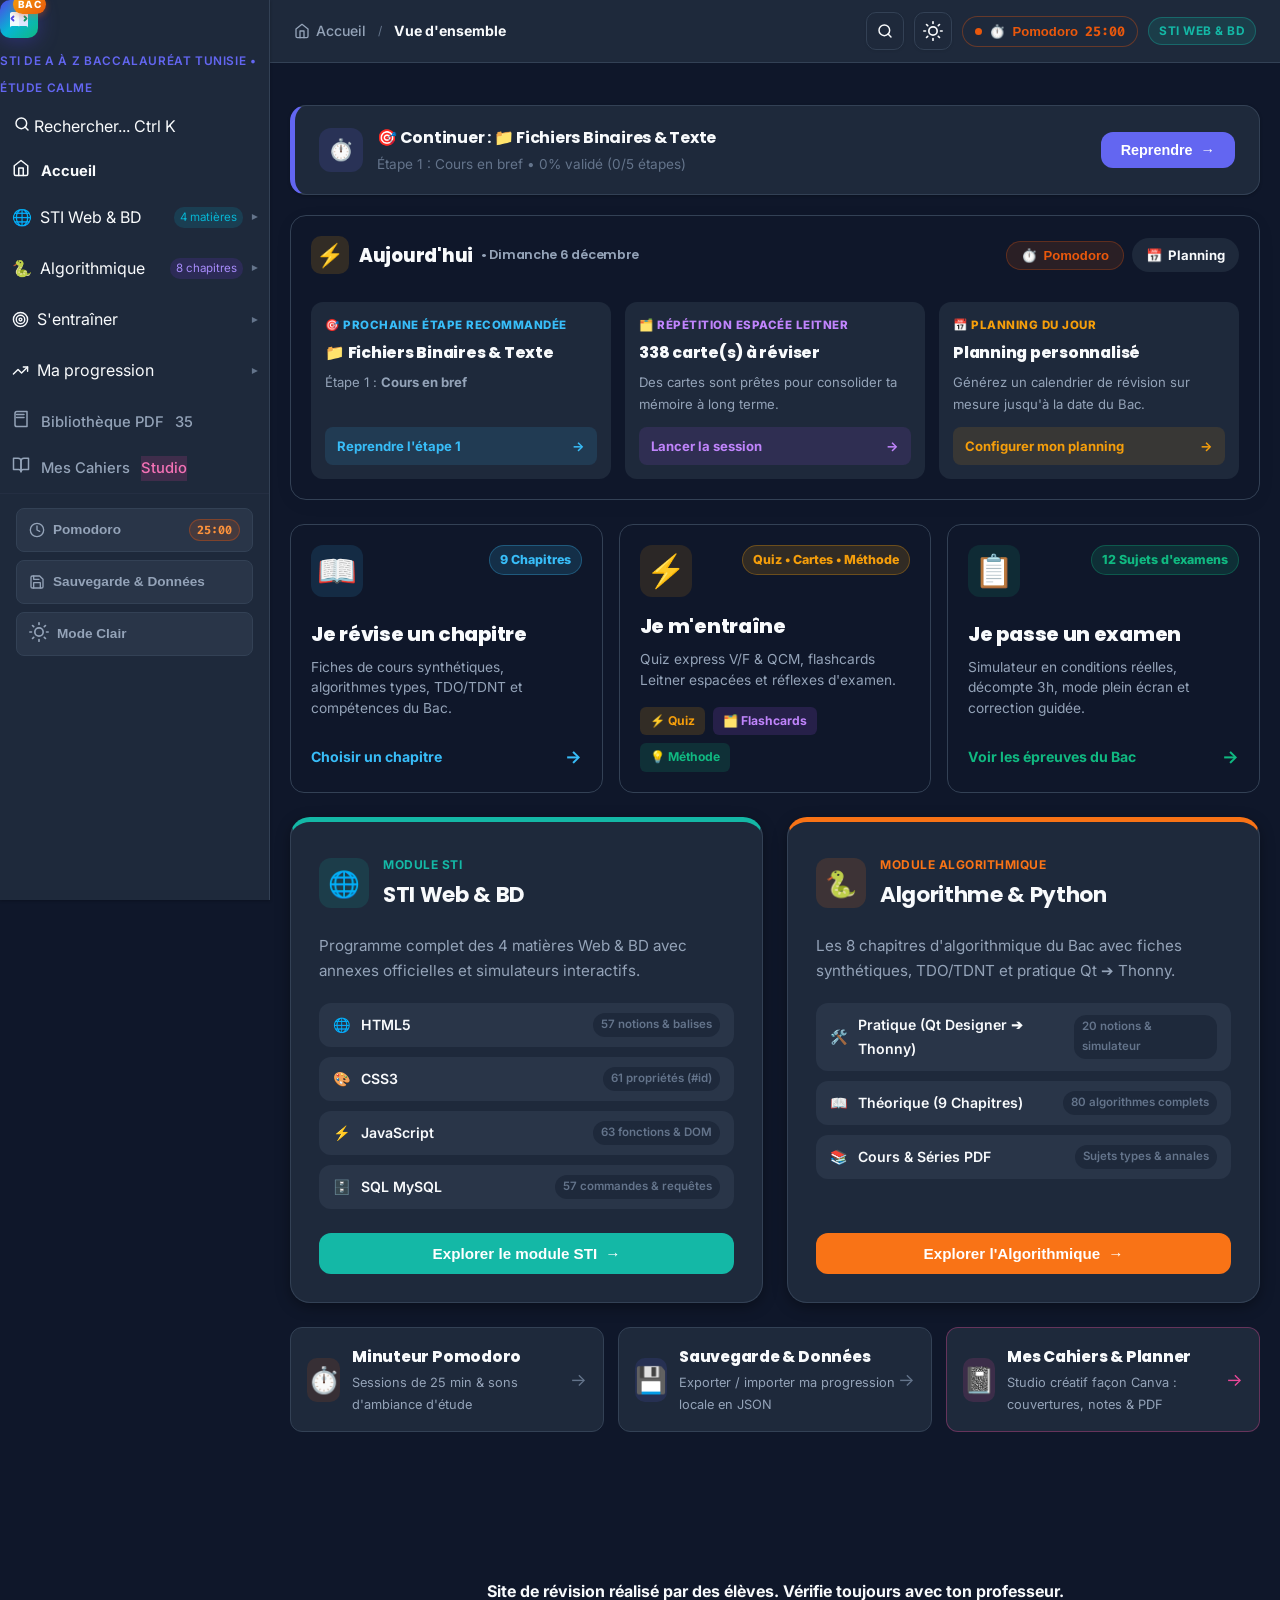
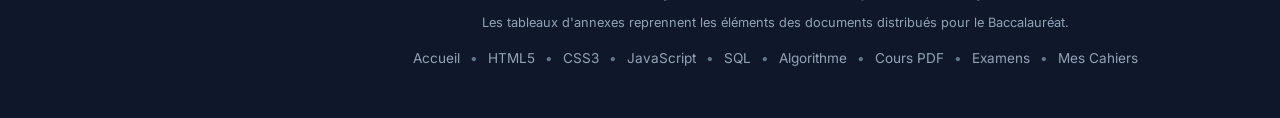
==== commit 671c52e6: "Add Personalized Digital Notebook Creator (Canva-inspired studio, auto cover theming, 10 covers, 20 " ====
--- a/index.html
+++ b/index.html
@@ -10,8 +10,9 @@
   <title>STI de A à Z — Mode Étude Calme (STI & Algorithme Bac Info)</title>
   <link rel="preconnect" href="https://fonts.googleapis.com">
   <link rel="preconnect" href="https://fonts.gstatic.com" crossorigin>
-  <link href="https://fonts.googleapis.com/css2?family=Inter:wght@400;500;600;700&family=Poppins:wght@500;600;700;800&family=Fira+Code:wght@400;500;600&display=swap" rel="stylesheet">
-  <link rel="stylesheet" href="style.css?v=38.0">
+  <link href="https://fonts.googleapis.com/css2?family=Inter:wght@400;500;600;700&family=Poppins:wght@500;600;700;800&family=Fira+Code:wght@400;500;600&family=Playfair+Display:ital,wght@0,600;0,700;1,600&family=Cormorant+Garamond:ital,wght@0,600;0,700;1,600&family=Dancing+Script:wght@600;700&family=Caveat:wght@600;700&family=DM+Sans:wght@400;500;700&family=Space+Grotesk:wght@500;700&family=Lora:ital,wght@0,400;0,600;1,400&family=Libre+Baskerville:ital,wght@0,400;0,700;1,400&family=Quicksand:wght@500;600;700&family=Patrick+Hand&family=Plus+Jakarta+Sans:wght@400;600;700&family=IBM+Plex+Sans:wght@400;600;700&display=swap" rel="stylesheet">
+  <link rel="stylesheet" href="style.css?v=39.0">
+  <link rel="stylesheet" href="notebooks.css?v=39.0">
   <!-- INITIALISATION IMMÉDIATE DU THÈME & TOGGLE SANS LATENCE -->
   <script>
     (function() {
@@ -287,6 +288,15 @@
           </span>
           <span class="nav-label">Bibliothèque PDF</span>
           <span class="nav-count" id="sideBadgeLessons">47</span>
+        </a>
+
+        <!-- 7. CAHIERS NUMÉRIQUES PERSONNELS (STUDIO CANVA) -->
+        <a class="sidebar-link" data-view="notebooks" onclick="navigateToHash('#/cahiers')" title="Créer et personnaliser mes cahiers numériques">
+          <span class="nav-icon">
+            <svg width="18" height="18" viewBox="0 0 24 24" fill="none" stroke="currentColor" stroke-width="2" stroke-linecap="round" stroke-linejoin="round"><path d="M2 3h6a4 4 0 0 1 4 4v14a3 3 0 0 0-3-3H2z"/><path d="M22 3h-6a4 4 0 0 0-4 4v14a3 3 0 0 1 3-3h7z"/></svg>
+          </span>
+          <span class="nav-label">Mes Cahiers</span>
+          <span class="nav-count" style="background: rgba(236, 72, 153, 0.16); color: #f472b6;">Studio</span>
         </a>
       </nav>
 
@@ -575,6 +585,17 @@
             </div>
             <span style="font-size: 1.1rem; color: var(--text-muted);">→</span>
           </div>
+
+          <div class="home-tool-card" onclick="navigateToHash('#/cahiers')" style="cursor: pointer; background: var(--bg-card); border: 1px solid rgba(236, 72, 153, 0.35); border-radius: 12px; padding: 16px; display: flex; align-items: center; justify-content: space-between; transition: all 0.2s ease;">
+            <div style="display: flex; align-items: center; gap: 12px;">
+              <span style="font-size: 1.6rem; background: rgba(236, 72, 153, 0.14); width: 44px; height: 44px; border-radius: 10px; display: flex; align-items: center; justify-content: center;">📓</span>
+              <div>
+                <h4 style="margin: 0; font-size: 0.96rem; font-weight: 800; color: var(--text-primary);">Mes Cahiers &amp; Planner</h4>
+                <p style="margin: 2px 0 0 0; font-size: 0.8rem; color: var(--text-secondary);">Studio créatif façon Canva : couvertures, notes &amp; PDF</p>
+              </div>
+            </div>
+            <span style="font-size: 1.1rem; color: #ec4899;">→</span>
+          </div>
         </div>
 
         <!-- Élément fantôme pour préserver les requêtes de l'ancien widget -->
@@ -4795,6 +4816,15 @@
       </div>
     </section>
 
+    <!-- ==========================================
+         VUE : CRÉATEUR DE CAHIERS NUMÉRIQUES (CANVA STUDIO)
+         ========================================== -->
+    <section id="view-notebooks" class="view-section">
+      <div class="nb-shell" id="notebooksRoot">
+        <!-- Injecté dynamiquement par NOTEBOOKS_APP -->
+      </div>
+    </section>
+
     <!-- PIED DE PAGE GLOBAL -->
 
     <footer class="app-global-footer">
@@ -4821,6 +4851,8 @@
           <a onclick="navigateToHash('#/lessons')">Cours PDF</a>
           <span>•</span>
           <a onclick="navigateToHash('#/examens')">Examens</a>
+          <span>•</span>
+          <a onclick="navigateToHash('#/cahiers')">Mes Cahiers</a>
         </div>
       </div>
     </footer>
@@ -5301,36 +5333,39 @@
 
   <!-- Fichiers Scripts -->
 
-  <script src="store.js?v=38.0"></script>
-  <script src="data.js?v=38.0"></script>
-  <script src="data/curriculum.js?v=38.0"></script>
-  <script src="data/documents.js?v=38.0"></script>
-  <script src="data/exercises.js?v=38.0"></script>
-  <script src="data/methods.js?v=38.0"></script>
-  <script src="data/errors.js?v=38.0"></script>
-  <script src="data/tables/rappels.js?v=38.0"></script>
-  <script src="data/tables/fichiers.js?v=38.0"></script>
-  <script src="data/tables/recursivite.js?v=38.0"></script>
-  <script src="data/tables/bases.js?v=38.0"></script>
-  <script src="data/tables/arithmetique.js?v=38.0"></script>
-  <script src="data/tables/approximation.js?v=38.0"></script>
-  <script src="data/tables/tableaux.js?v=38.0"></script>
-  <script src="data/tables/matrices.js?v=38.0"></script>
-  <script src="data/tables/suites.js?v=38.0"></script>
-  <script src="data/tables.js?v=38.0"></script>
-  <script src="data/quiz/fichiers.js?v=38.0"></script>
-  <script src="data/quiz/recursivite.js?v=38.0"></script>
-  <script src="data/quiz/bases.js?v=38.0"></script>
-  <script src="data/quiz/arithmetique.js?v=38.0"></script>
-  <script src="data/quiz/approximation.js?v=38.0"></script>
-  <script src="data/quiz/tableaux.js?v=38.0"></script>
-  <script src="data/quiz/matrices.js?v=38.0"></script>
-  <script src="data/quiz/suites.js?v=38.0"></script>
-  <script src="data/quiz.js?v=38.0"></script>
-  <script src="css_engine.js?v=38.0"></script>
-  <script src="algo_pratique_engine.js?v=38.0"></script>
-  <script src="pomodoro_engine.js?v=38.0"></script>
-  <script src="app.js?v=38.0"></script>
+  <script src="store.js?v=39.0"></script>
+  <script src="data.js?v=39.0"></script>
+  <script src="data/curriculum.js?v=39.0"></script>
+  <script src="data/documents.js?v=39.0"></script>
+  <script src="data/exercises.js?v=39.0"></script>
+  <script src="data/methods.js?v=39.0"></script>
+  <script src="data/errors.js?v=39.0"></script>
+  <script src="data/tables/rappels.js?v=39.0"></script>
+  <script src="data/tables/fichiers.js?v=39.0"></script>
+  <script src="data/tables/recursivite.js?v=39.0"></script>
+  <script src="data/tables/bases.js?v=39.0"></script>
+  <script src="data/tables/arithmetique.js?v=39.0"></script>
+  <script src="data/tables/approximation.js?v=39.0"></script>
+  <script src="data/tables/tableaux.js?v=39.0"></script>
+  <script src="data/tables/matrices.js?v=39.0"></script>
+  <script src="data/tables/suites.js?v=39.0"></script>
+  <script src="data/tables.js?v=39.0"></script>
+  <script src="data/quiz/fichiers.js?v=39.0"></script>
+  <script src="data/quiz/recursivite.js?v=39.0"></script>
+  <script src="data/quiz/bases.js?v=39.0"></script>
+  <script src="data/quiz/arithmetique.js?v=39.0"></script>
+  <script src="data/quiz/approximation.js?v=39.0"></script>
+  <script src="data/quiz/tableaux.js?v=39.0"></script>
+  <script src="data/quiz/matrices.js?v=39.0"></script>
+  <script src="data/quiz/suites.js?v=39.0"></script>
+  <script src="data/quiz.js?v=39.0"></script>
+  <script src="css_engine.js?v=39.0"></script>
+  <script src="algo_pratique_engine.js?v=39.0"></script>
+  <script src="pomodoro_engine.js?v=39.0"></script>
+  <script src="data/notebooks_data.js?v=39.0"></script>
+  <script src="notebooks_store.js?v=39.0"></script>
+  <script src="notebooks_engine.js?v=39.0"></script>
+  <script src="app.js?v=39.0"></script>
   <script>
     if ('serviceWorker' in navigator) {
       window.addEventListener('load', () => {
--- a/notebooks.css
+++ b/notebooks.css
@@ -0,0 +1,1401 @@
+/* ===================================================================
+   STI DE A À Z — CRÉATEUR DE CAHIERS NUMÉRIQUES (CANVA + PLANNER)
+   Design system scopé (.nb-*), animations fluides, responsive 360px+
+   =================================================================== */
+
+#view-notebooks {
+  padding-bottom: 48px;
+}
+
+.nb-shell {
+  max-width: 1440px;
+  margin: 0 auto;
+  padding: 12px 16px 32px;
+}
+
+.nb-shell *,
+.nb-shell *::before,
+.nb-shell *::after {
+  box-sizing: border-box;
+}
+
+.nb-center-stage,
+.nb-book-frame,
+.nb-page-surface,
+.nb-page-inner-frame {
+  min-width: 0;
+  max-width: 100%;
+}
+
+/* ── BOUTONS & UTILITAIRES COMMUNS ─────────────────────────────────── */
+.nb-btn {
+  display: inline-flex;
+  align-items: center;
+  justify-content: center;
+  gap: 6px;
+  padding: 9px 15px;
+  min-height: 40px;
+  border-radius: 10px;
+  border: 1px solid var(--border-color);
+  background: var(--bg-card);
+  color: var(--text-primary);
+  font-size: 0.86rem;
+  font-weight: 600;
+  cursor: pointer;
+  transition: transform 0.16s ease, box-shadow 0.16s ease, background 0.16s ease;
+  text-decoration: none;
+}
+
+.nb-btn:hover:not(:disabled) {
+  transform: translateY(-1px);
+  box-shadow: var(--shadow-sm);
+}
+
+.nb-btn:disabled {
+  opacity: 0.45;
+  cursor: not-allowed;
+}
+
+.nb-btn-primary {
+  background: linear-gradient(135deg, #4F46E5, #7C3AED);
+  border-color: transparent;
+  color: #FFFFFF;
+  box-shadow: 0 4px 14px rgba(79, 70, 229, 0.28);
+}
+
+.nb-btn-primary:hover:not(:disabled) {
+  box-shadow: 0 6px 20px rgba(79, 70, 229, 0.38);
+}
+
+.nb-btn-danger {
+  color: #ef4444;
+  border-color: rgba(239, 68, 68, 0.3);
+  background: rgba(239, 68, 68, 0.08);
+}
+
+.nb-btn-sm {
+  min-height: 34px;
+  padding: 5px 10px;
+  font-size: 0.78rem;
+  border-radius: 8px;
+}
+
+.nb-input,
+.nb-select,
+.nb-textarea {
+  width: 100%;
+  padding: 10px 12px;
+  border-radius: 10px;
+  border: 1px solid var(--border-input, var(--border-color));
+  background: var(--bg-input, var(--bg-primary));
+  color: var(--text-primary);
+  font-family: var(--font-body);
+  font-size: 0.9rem;
+  transition: border-color 0.16s ease;
+}
+
+.nb-input:focus,
+.nb-select:focus,
+.nb-textarea:focus {
+  outline: none;
+  border-color: var(--primary-indigo);
+}
+
+/* ── 1. AUTHENTIFICATION LOCALE ────────────────────────────────────── */
+.nb-auth-wrap {
+  max-width: 980px;
+  margin: 18px auto;
+  display: grid;
+  grid-template-columns: 1.05fr 1fr;
+  gap: 24px;
+  align-items: stretch;
+}
+
+.nb-auth-hero {
+  background: linear-gradient(145deg, #312e81 0%, #6d28d9 52%, #db2777 100%);
+  border-radius: 20px;
+  padding: 28px;
+  color: #ffffff;
+  display: flex;
+  flex-direction: column;
+  justify-content: space-between;
+  position: relative;
+  overflow: hidden;
+  box-shadow: var(--shadow-lg);
+}
+
+.nb-auth-hero-badges {
+  display: flex;
+  flex-wrap: wrap;
+  gap: 8px;
+  margin: 14px 0;
+}
+
+.nb-auth-hero-pill {
+  background: rgba(255, 255, 255, 0.16);
+  backdrop-filter: blur(6px);
+  border: 1px solid rgba(255, 255, 255, 0.24);
+  padding: 5px 11px;
+  border-radius: 999px;
+  font-size: 0.76rem;
+  font-weight: 600;
+}
+
+.nb-auth-preview-fan {
+  display: flex;
+  gap: 10px;
+  margin-top: 16px;
+}
+
+.nb-auth-preview-fan img {
+  width: 78px;
+  height: 108px;
+  object-fit: cover;
+  object-position: right center;
+  border-radius: 8px;
+  box-shadow: 0 8px 20px rgba(0, 0, 0, 0.35);
+  border: 2px solid rgba(255, 255, 255, 0.45);
+  transition: transform 0.25s ease;
+}
+
+.nb-auth-preview-fan img:hover {
+  transform: translateY(-6px) rotate(-2deg);
+}
+
+.nb-auth-card {
+  background: var(--bg-card);
+  border: 1px solid var(--border-color);
+  border-radius: 20px;
+  padding: 26px;
+  box-shadow: var(--shadow-md);
+}
+
+.nb-auth-tabs {
+  display: grid;
+  grid-template-columns: 1fr 1fr;
+  gap: 8px;
+  background: var(--bg-primary);
+  padding: 5px;
+  border-radius: 12px;
+  margin-bottom: 18px;
+}
+
+.nb-auth-tab {
+  padding: 9px 12px;
+  border-radius: 9px;
+  border: none;
+  background: transparent;
+  color: var(--text-secondary);
+  font-weight: 700;
+  font-size: 0.88rem;
+  cursor: pointer;
+  transition: all 0.18s ease;
+}
+
+.nb-auth-tab.active {
+  background: var(--bg-card);
+  color: var(--primary-indigo);
+  box-shadow: var(--shadow-sm);
+}
+
+.nb-form-field {
+  margin-bottom: 13px;
+}
+
+.nb-form-field label {
+  display: block;
+  font-size: 0.8rem;
+  font-weight: 700;
+  color: var(--text-secondary);
+  margin-bottom: 5px;
+}
+
+.nb-local-notice {
+  margin-top: 14px;
+  padding: 11px 13px;
+  border-radius: 12px;
+  background: rgba(56, 189, 248, 0.1);
+  border: 1px solid rgba(56, 189, 248, 0.28);
+  font-size: 0.78rem;
+  color: var(--text-secondary);
+  line-height: 1.5;
+}
+
+.nb-known-accounts {
+  margin-top: 14px;
+  padding-top: 12px;
+  border-top: 1px solid var(--border-color);
+}
+
+.nb-account-chips {
+  display: flex;
+  flex-wrap: wrap;
+  gap: 8px;
+  margin-top: 8px;
+}
+
+.nb-account-chip {
+  display: inline-flex;
+  align-items: center;
+  gap: 6px;
+  padding: 6px 12px;
+  border-radius: 999px;
+  background: var(--bg-primary);
+  border: 1px solid var(--border-color);
+  color: var(--text-primary);
+  font-size: 0.8rem;
+  font-weight: 600;
+  cursor: pointer;
+}
+
+.nb-account-chip:hover {
+  border-color: var(--primary-indigo);
+}
+
+/* ── 2. TABLEAU DE BORD PERSONNEL ──────────────────────────────────── */
+.nb-dash-top {
+  display: flex;
+  align-items: center;
+  justify-content: space-between;
+  flex-wrap: wrap;
+  gap: 14px;
+  background: var(--bg-card);
+  border: 1px solid var(--border-color);
+  border-radius: 18px;
+  padding: 20px 24px;
+  margin-bottom: 20px;
+  box-shadow: var(--shadow-sm);
+}
+
+.nb-dash-actions {
+  display: flex;
+  align-items: center;
+  flex-wrap: wrap;
+  gap: 10px;
+}
+
+.nb-books-grid {
+  display: grid;
+  grid-template-columns: repeat(auto-fill, minmax(250px, 1fr));
+  gap: 20px;
+}
+
+.nb-book-card {
+  background: var(--bg-card);
+  border: 1px solid var(--border-color);
+  border-radius: 16px;
+  overflow: hidden;
+  display: flex;
+  flex-direction: column;
+  transition: transform 0.2s ease, box-shadow 0.2s ease;
+  box-shadow: var(--shadow-sm);
+}
+
+.nb-book-card:hover {
+  transform: translateY(-4px);
+  box-shadow: var(--shadow-lg);
+}
+
+.nb-book-cover-thumb {
+  position: relative;
+  width: 100%;
+  aspect-ratio: 3 / 4;
+  overflow: hidden;
+  background: #1e293b;
+  cursor: pointer;
+}
+
+.nb-book-cover-thumb::before {
+  content: "";
+  position: absolute;
+  left: 0;
+  top: 0;
+  bottom: 0;
+  width: 12px;
+  background: linear-gradient(90deg, rgba(0,0,0,0.34), rgba(255,255,255,0.12) 60%, transparent);
+  z-index: 3;
+  pointer-events: none;
+}
+
+.nb-cover-img-layer {
+  width: 100%;
+  height: 100%;
+  background-size: cover;
+  background-position: center;
+  background-repeat: no-repeat;
+}
+
+.nb-cover-img-layer.is-wrap {
+  background-size: 200% 100%;
+  background-position: right center;
+}
+
+.nb-book-card-body {
+  padding: 14px 16px;
+  display: flex;
+  flex-direction: column;
+  gap: 8px;
+  flex: 1;
+}
+
+.nb-book-card-meta {
+  font-size: 0.76rem;
+  color: var(--text-muted);
+  display: flex;
+  align-items: center;
+  justify-content: space-between;
+}
+
+.nb-book-card-actions {
+  display: grid;
+  grid-template-columns: 1fr 1fr;
+  gap: 6px;
+  margin-top: auto;
+  padding-top: 6px;
+}
+
+/* ── 3. ASSISTANT DE CRÉATION ──────────────────────────────────────── */
+.nb-wizard-grid {
+  display: grid;
+  grid-template-columns: 1.2fr 0.95fr;
+  gap: 24px;
+  align-items: start;
+}
+
+.nb-wizard-panel {
+  background: var(--bg-card);
+  border: 1px solid var(--border-color);
+  border-radius: 18px;
+  padding: 22px;
+  box-shadow: var(--shadow-sm);
+}
+
+.nb-wizard-section-title {
+  font-size: 0.96rem;
+  font-weight: 800;
+  color: var(--text-primary);
+  margin: 18px 0 10px;
+  display: flex;
+  align-items: center;
+  gap: 8px;
+}
+
+.nb-wizard-section-title:first-child {
+  margin-top: 0;
+}
+
+.nb-cover-gallery {
+  display: grid;
+  grid-template-columns: repeat(auto-fill, minmax(112px, 1fr));
+  gap: 10px;
+}
+
+.nb-cover-option {
+  border: 2px solid var(--border-color);
+  border-radius: 12px;
+  overflow: hidden;
+  background: var(--bg-primary);
+  cursor: pointer;
+  transition: all 0.18s ease;
+  padding: 0;
+  text-align: left;
+}
+
+.nb-cover-option:hover {
+  transform: translateY(-2px);
+}
+
+.nb-cover-option.selected {
+  border-color: var(--primary-indigo);
+  box-shadow: 0 0 0 3px var(--primary-indigo-glow);
+}
+
+.nb-cover-option-thumb {
+  width: 100%;
+  aspect-ratio: 3 / 4;
+  background-size: cover;
+  background-position: center;
+}
+
+.nb-cover-option-thumb.is-wrap {
+  background-size: 200% 100%;
+  background-position: right center;
+}
+
+.nb-cover-option-label {
+  padding: 6px 8px;
+  font-size: 0.72rem;
+  font-weight: 700;
+  color: var(--text-primary);
+  white-space: nowrap;
+  overflow: hidden;
+  text-overflow: ellipsis;
+}
+
+.nb-layout-gallery {
+  display: grid;
+  grid-template-columns: repeat(auto-fill, minmax(96px, 1fr));
+  gap: 8px;
+}
+
+.nb-layout-option {
+  border: 2px solid var(--border-color);
+  border-radius: 10px;
+  overflow: hidden;
+  background: #FFFFFF;
+  cursor: pointer;
+  padding: 0;
+  text-align: center;
+  transition: all 0.16s ease;
+}
+
+.nb-layout-option:hover {
+  border-color: var(--primary-indigo);
+}
+
+.nb-layout-option.selected {
+  border-color: var(--primary-indigo);
+  box-shadow: 0 0 0 3px var(--primary-indigo-glow);
+}
+
+.nb-layout-option img {
+  width: 100%;
+  aspect-ratio: 3 / 4;
+  object-fit: cover;
+  display: block;
+}
+
+.nb-layout-option-name {
+  padding: 5px 6px;
+  font-size: 0.69rem;
+  font-weight: 700;
+  color: #1f2937;
+  background: #f8fafc;
+  border-top: 1px solid #e2e8f0;
+  line-height: 1.25;
+}
+
+.nb-wizard-sticky-preview {
+  position: sticky;
+  top: 76px;
+  background: var(--bg-card);
+  border: 1px solid var(--border-color);
+  border-radius: 18px;
+  padding: 20px;
+  box-shadow: var(--shadow-md);
+}
+
+.nb-dual-preview {
+  display: grid;
+  grid-template-columns: 1fr 1fr;
+  gap: 14px;
+  margin-top: 12px;
+}
+
+/* ── 4. ÉDITEUR STUDIO INSPIRÉ DE CANVA ────────────────────────────── */
+.nb-studio {
+  display: flex;
+  flex-direction: column;
+  gap: 12px;
+}
+
+.nb-topbar {
+  background: var(--bg-card);
+  border: 1px solid var(--border-color);
+  border-radius: 14px;
+  padding: 10px 14px;
+  display: flex;
+  align-items: center;
+  justify-content: space-between;
+  flex-wrap: wrap;
+  gap: 10px;
+  box-shadow: var(--shadow-sm);
+}
+
+.nb-topbar-group {
+  display: flex;
+  align-items: center;
+  gap: 8px;
+  flex-wrap: wrap;
+}
+
+.nb-title-inline {
+  border: 1px solid transparent;
+  background: transparent;
+  color: var(--text-primary);
+  font-size: 1rem;
+  font-weight: 800;
+  padding: 5px 8px;
+  border-radius: 8px;
+  min-width: 160px;
+  max-width: 280px;
+}
+
+.nb-title-inline:hover,
+.nb-title-inline:focus {
+  border-color: var(--border-color);
+  background: var(--bg-primary);
+  outline: none;
+}
+
+.nb-save-pill {
+  display: inline-flex;
+  align-items: center;
+  gap: 5px;
+  font-size: 0.76rem;
+  font-weight: 700;
+  padding: 5px 10px;
+  border-radius: 999px;
+  background: rgba(16, 185, 129, 0.14);
+  color: #10b981;
+  border: 1px solid rgba(16, 185, 129, 0.3);
+}
+
+.nb-save-pill.saving {
+  background: rgba(245, 158, 11, 0.14);
+  color: #f59e0b;
+  border-color: rgba(245, 158, 11, 0.3);
+}
+
+.nb-save-pill.error {
+  background: rgba(239, 68, 68, 0.14);
+  color: #ef4444;
+  border-color: rgba(239, 68, 68, 0.3);
+}
+
+.nb-workspace {
+  display: grid;
+  grid-template-columns: 300px minmax(0, 1fr) 275px;
+  gap: 14px;
+  align-items: start;
+}
+
+.nb-workspace.is-reading {
+  grid-template-columns: 1fr;
+}
+
+/* PANNEAU GAUCHE (RAIL + CONTENU CANVA) */
+.nb-left-studio {
+  background: var(--bg-card);
+  border: 1px solid var(--border-color);
+  border-radius: 16px;
+  overflow: hidden;
+  display: grid;
+  grid-template-columns: 72px 1fr;
+  min-height: 610px;
+  max-height: 78vh;
+  box-shadow: var(--shadow-sm);
+}
+
+.nb-tool-rail {
+  background: var(--bg-primary);
+  border-right: 1px solid var(--border-color);
+  display: flex;
+  flex-direction: column;
+  padding: 6px 4px;
+  gap: 4px;
+  overflow-y: auto;
+}
+
+.nb-rail-btn {
+  display: flex;
+  flex-direction: column;
+  align-items: center;
+  justify-content: center;
+  gap: 3px;
+  padding: 8px 4px;
+  border-radius: 10px;
+  border: none;
+  background: transparent;
+  color: var(--text-secondary);
+  font-size: 0.65rem;
+  font-weight: 700;
+  cursor: pointer;
+  text-align: center;
+  transition: all 0.16s ease;
+}
+
+.nb-rail-btn .nb-rail-ico {
+  font-size: 1.15rem;
+}
+
+.nb-rail-btn:hover {
+  background: var(--bg-card);
+  color: var(--text-primary);
+}
+
+.nb-rail-btn.active {
+  background: var(--primary-indigo);
+  color: #FFFFFF;
+}
+
+.nb-left-panel {
+  padding: 12px;
+  overflow-y: auto;
+  max-height: 78vh;
+}
+
+.nb-panel-heading {
+  font-size: 0.85rem;
+  font-weight: 800;
+  color: var(--text-primary);
+  margin: 0 0 10px 0;
+  display: flex;
+  align-items: center;
+  justify-content: space-between;
+}
+
+/* PANNEAU DROIT (INSPECTEUR) */
+.nb-right-inspector {
+  background: var(--bg-card);
+  border: 1px solid var(--border-color);
+  border-radius: 16px;
+  padding: 14px;
+  max-height: 78vh;
+  overflow-y: auto;
+  box-shadow: var(--shadow-sm);
+}
+
+.nb-prop-group {
+  margin-bottom: 12px;
+  padding-bottom: 10px;
+  border-bottom: 1px solid var(--border-subtle, var(--border-color));
+}
+
+.nb-prop-group:last-child {
+  border-bottom: none;
+  margin-bottom: 0;
+}
+
+.nb-prop-label {
+  display: block;
+  font-size: 0.74rem;
+  font-weight: 800;
+  color: var(--text-secondary);
+  text-transform: uppercase;
+  letter-spacing: 0.4px;
+  margin-bottom: 6px;
+}
+
+/* ── 5. ZONE CENTRALE : CAHIER RÉALISTE & PAGES ────────────────────── */
+.nb-center-stage {
+  display: flex;
+  flex-direction: column;
+  align-items: center;
+  gap: 12px;
+}
+
+.nb-stage-mode-bar {
+  display: flex;
+  align-items: center;
+  gap: 8px;
+  flex-wrap: wrap;
+  justify-content: center;
+}
+
+.nb-book-frame {
+  position: relative;
+  width: 100%;
+  max-width: 560px;
+  aspect-ratio: 3 / 4;
+  border-radius: 16px;
+  perspective: 1400px;
+}
+
+.nb-cover-surface,
+.nb-page-surface {
+  position: relative;
+  width: 100%;
+  height: 100%;
+  border-radius: 14px;
+  overflow: hidden;
+  box-shadow:
+    0 20px 44px -10px rgba(15, 23, 42, 0.35),
+    0 4px 12px rgba(15, 23, 42, 0.14);
+  user-select: none;
+}
+
+/* Effet reliure réaliste */
+.nb-cover-surface::before {
+  content: "";
+  position: absolute;
+  left: 0;
+  top: 0;
+  bottom: 0;
+  width: 18px;
+  background: linear-gradient(90deg, rgba(0, 0, 0, 0.38), rgba(255, 255, 255, 0.14) 55%, transparent);
+  z-index: 4;
+  pointer-events: none;
+}
+
+.nb-page-surface {
+  background-color: var(--nb-paper-bg, #FFFFFF);
+  color: var(--nb-text, #1E293B);
+  font-family: var(--nb-font-body, 'Inter', sans-serif);
+  display: flex;
+  flex-direction: column;
+  padding: 22px 24px 20px 30px;
+  border: 1px solid rgba(0, 0, 0, 0.08);
+}
+
+.nb-page-surface::before {
+  content: "";
+  position: absolute;
+  left: 0;
+  top: 0;
+  bottom: 0;
+  width: 14px;
+  background: linear-gradient(90deg, rgba(15, 23, 42, 0.12), rgba(15, 23, 42, 0.03) 60%, transparent);
+  z-index: 3;
+  pointer-events: none;
+}
+
+/* Animations de rotation de page */
+.nb-turn-next {
+  animation: nbPageTurnNext 0.34s cubic-bezier(0.22, 1, 0.36, 1);
+}
+
+.nb-turn-prev {
+  animation: nbPageTurnPrev 0.34s cubic-bezier(0.22, 1, 0.36, 1);
+}
+
+@keyframes nbPageTurnNext {
+  0% { opacity: 0.4; transform: rotateY(-12deg) translateX(18px) scale(0.985); }
+  100% { opacity: 1; transform: rotateY(0) translateX(0) scale(1); }
+}
+
+@keyframes nbPageTurnPrev {
+  0% { opacity: 0.4; transform: rotateY(12deg) translateX(-18px) scale(0.985); }
+  100% { opacity: 1; transform: rotateY(0) translateX(0) scale(1); }
+}
+
+/* Couche d'arrière-plan image et motif sur page */
+.nb-page-bg-img {
+  position: absolute;
+  inset: 0;
+  background-size: cover;
+  background-position: center;
+  pointer-events: none;
+  z-index: 0;
+}
+
+.nb-page-pattern-layer {
+  position: absolute;
+  inset: 0;
+  pointer-events: none;
+  z-index: 1;
+}
+
+.nb-pat-dots {
+  background-image: radial-gradient(var(--nb-border, #cbd5e1) 1.2px, transparent 1.2px);
+  background-size: 18px 18px;
+}
+
+.nb-pat-dots-blush {
+  background-image: radial-gradient(var(--nb-accent-soft, rgba(226, 115, 150, 0.25)) 2.5px, transparent 2.5px);
+  background-size: 22px 22px;
+}
+
+.nb-pat-grid {
+  background-image:
+    linear-gradient(to right, rgba(148, 163, 184, 0.14) 1px, transparent 1px),
+    linear-gradient(to bottom, rgba(148, 163, 184, 0.14) 1px, transparent 1px);
+  background-size: 20px 20px;
+}
+
+.nb-pat-stripes {
+  background-image: repeating-linear-gradient(
+    90deg,
+    transparent,
+    transparent 24px,
+    var(--nb-accent-soft, rgba(84, 122, 165, 0.08)) 24px,
+    var(--nb-accent-soft, rgba(84, 122, 165, 0.08)) 48px
+  );
+}
+
+.nb-pat-parchment {
+  background-image: radial-gradient(circle at 20% 20%, rgba(180, 130, 70, 0.07), transparent 55%),
+    radial-gradient(circle at 80% 75%, rgba(140, 90, 40, 0.06), transparent 50%);
+}
+
+.nb-pat-luxury {
+  border: 6px double var(--nb-border, #C59B38);
+  margin: 8px;
+  border-radius: 8px;
+}
+
+.nb-pat-floral {
+  background-image:
+    radial-gradient(circle at 95% 5%, var(--nb-accent-soft, rgba(159, 18, 57, 0.14)) 0%, transparent 18%),
+    radial-gradient(circle at 5% 95%, var(--nb-accent-soft, rgba(159, 18, 57, 0.14)) 0%, transparent 18%);
+}
+
+.nb-pat-floral-min {
+  background-image: radial-gradient(var(--nb-accent-soft, rgba(219, 39, 119, 0.16)) 2px, transparent 2px);
+  background-size: 32px 32px;
+}
+
+.nb-pat-stars {
+  background-image:
+    radial-gradient(circle at 18% 15%, var(--nb-accent-soft, rgba(124, 58, 237, 0.18)) 2px, transparent 3px),
+    radial-gradient(circle at 82% 24%, var(--nb-accent-soft, rgba(124, 58, 237, 0.15)) 2.5px, transparent 3.5px),
+    radial-gradient(circle at 72% 84%, var(--nb-accent-soft, rgba(124, 58, 237, 0.15)) 2px, transparent 3px);
+}
+
+/* Cadre intérieur thématique de la page */
+.nb-page-inner-frame {
+  position: relative;
+  z-index: 2;
+  flex: 1;
+  display: flex;
+  flex-direction: column;
+  border-radius: 10px;
+  padding: 14px 16px;
+  border: 1.5px solid var(--nb-border, #cbd5e1);
+  background: rgba(255, 255, 255, 0.62);
+  overflow: hidden;
+}
+
+.nb-border-double-gold {
+  border: 3px double var(--nb-border, #C59B38);
+}
+
+.nb-border-double-thin {
+  border: 3px double var(--nb-border, #8EAED0);
+}
+
+.nb-border-bold-clean {
+  border: 2.5px solid var(--nb-border, #F472B6);
+}
+
+.nb-border-dashed-cute {
+  border: 2px dashed var(--nb-border, #F472B6);
+}
+
+.nb-border-scalloped-soft {
+  border: 2.5px solid var(--nb-border, #F2B5C7);
+  border-radius: 18px;
+  box-shadow: inset 0 0 0 3px var(--nb-accent-soft, rgba(226, 115, 150, 0.14));
+}
+
+.nb-border-floral-ornate {
+  border: 2px solid var(--nb-border, #D47B8C);
+  box-shadow: inset 0 0 0 4px var(--nb-accent-soft, rgba(159, 18, 57, 0.08));
+}
+
+.nb-border-vintage-frame {
+  border: 2px solid var(--nb-border, #8C6239);
+  box-shadow: inset 0 0 0 3px rgba(140, 98, 57, 0.18);
+  border-radius: 4px;
+}
+
+.nb-border-glow-soft {
+  border: 1.5px solid var(--nb-border, #C4B5FD);
+  box-shadow: inset 0 0 18px var(--nb-accent-soft, rgba(124, 58, 237, 0.12));
+}
+
+.nb-border-thin-elegant {
+  border: 1px solid var(--nb-border, #B8B0CC);
+}
+
+/* ── EN-TÊTE ET COMPOSANTS INTERACTIFS DES 20 MISES EN PAGE ────────── */
+.nb-pg-header {
+  display: flex;
+  align-items: center;
+  justify-content: space-between;
+  gap: 8px;
+  padding-bottom: 8px;
+  margin-bottom: 10px;
+  border-bottom: 1.5px solid var(--nb-border, #cbd5e1);
+}
+
+.nb-pg-title {
+  font-family: var(--nb-font-heading, 'Playfair Display', serif);
+  font-size: 1.32rem;
+  font-weight: 700;
+  color: var(--nb-heading, #1e293b);
+  margin: 0;
+  line-height: 1.2;
+}
+
+.nb-pg-header-icon {
+  color: var(--nb-accent, #4F46E5);
+  width: 24px;
+  height: 24px;
+  display: inline-flex;
+  align-items: center;
+  justify-content: center;
+  flex-shrink: 0;
+}
+
+.nb-pg-footer {
+  margin-top: auto;
+  padding-top: 8px;
+  display: flex;
+  align-items: center;
+  justify-content: space-between;
+  gap: 8px;
+  font-size: 0.74rem;
+  color: var(--nb-muted, #64748b);
+  border-top: 1px solid var(--nb-accent-soft, rgba(0,0,0,0.08));
+}
+
+.nb-pg-input-line {
+  border: none;
+  border-bottom: 1px solid var(--nb-border, #cbd5e1);
+  background: transparent;
+  color: var(--nb-text, #1e293b);
+  font-family: var(--nb-font-body, 'Inter', sans-serif);
+  font-size: 0.84rem;
+  padding: 3px 4px;
+  width: 100%;
+}
+
+.nb-pg-input-line:focus {
+  outline: none;
+  border-bottom-color: var(--nb-accent, #4F46E5);
+}
+
+.nb-pg-lined-area {
+  flex: 1;
+  width: 100%;
+  border: none;
+  resize: none;
+  background-color: transparent;
+  background-image: repeating-linear-gradient(
+    transparent,
+    transparent 27px,
+    var(--nb-border, #cbd5e1) 27px,
+    var(--nb-border, #cbd5e1) 28px
+  );
+  line-height: 28px;
+  font-family: var(--nb-font-body, 'Inter', sans-serif);
+  font-size: 0.86rem;
+  color: var(--nb-text, #1e293b);
+  padding: 0 4px;
+}
+
+.nb-pg-lined-area:focus,
+.nb-pg-plain-area:focus {
+  outline: none;
+}
+
+.nb-pg-plain-area {
+  flex: 1;
+  width: 100%;
+  border: none;
+  resize: none;
+  background: transparent;
+  line-height: 1.65;
+  font-family: var(--nb-font-body, 'Inter', sans-serif);
+  font-size: 0.86rem;
+  color: var(--nb-text, #1e293b);
+  padding: 4px;
+}
+
+.nb-pg-dots-bg {
+  background-image: radial-gradient(var(--nb-border, #94a3b8) 1.2px, transparent 1.2px);
+  background-size: 16px 16px;
+}
+
+.nb-pg-grid-bg {
+  background-image:
+    linear-gradient(to right, var(--nb-accent-soft, rgba(148,163,184,0.22)) 1px, transparent 1px),
+    linear-gradient(to bottom, var(--nb-accent-soft, rgba(148,163,184,0.22)) 1px, transparent 1px);
+  background-size: 20px 20px;
+}
+
+.nb-pg-box {
+  background: var(--nb-accent-soft, rgba(79, 70, 229, 0.08));
+  border: 1px solid var(--nb-border, #cbd5e1);
+  border-radius: 10px;
+  padding: 8px 10px;
+  display: flex;
+  flex-direction: column;
+}
+
+.nb-pg-box-label {
+  font-size: 0.72rem;
+  font-weight: 800;
+  text-transform: uppercase;
+  letter-spacing: 0.4px;
+  color: var(--nb-heading, #334155);
+  margin-bottom: 4px;
+}
+
+/* Checkboxes thématiques interactives */
+.nb-task-row {
+  display: flex;
+  align-items: center;
+  gap: 7px;
+  padding: 4px 6px;
+  border-bottom: 1px dashed var(--nb-border, rgba(148,163,184,0.35));
+  font-size: 0.82rem;
+}
+
+.nb-task-check {
+  width: 18px;
+  height: 18px;
+  flex-shrink: 0;
+  border: 2px solid var(--nb-accent, #4F46E5);
+  background: #FFFFFF;
+  display: inline-flex;
+  align-items: center;
+  justify-content: center;
+  cursor: pointer;
+  color: #FFFFFF;
+  font-size: 0.72rem;
+  font-weight: 800;
+  padding: 0;
+  transition: all 0.16s ease;
+}
+
+.nb-task-check.style-rounded { border-radius: 5px; }
+.nb-task-check.style-circle { border-radius: 50%; }
+.nb-task-check.style-square { border-radius: 2px; }
+.nb-task-check.style-diamond { border-radius: 3px; transform: rotate(45deg) scale(0.85); }
+.nb-task-check.style-diamond span { transform: rotate(-45deg); display: inline-block; }
+.nb-task-check.style-heart { border-radius: 50% 50% 4px 50%; }
+
+.nb-task-check.checked {
+  background: var(--nb-accent, #4F46E5);
+  border-color: var(--nb-accent, #4F46E5);
+}
+
+.nb-task-text {
+  flex: 1;
+  border: none;
+  background: transparent;
+  color: var(--nb-text, #1e293b);
+  font-size: 0.82rem;
+  min-width: 0;
+}
+
+.nb-task-text:focus {
+  outline: none;
+}
+
+.nb-task-row.done .nb-task-text {
+  text-decoration: line-through;
+  opacity: 0.58;
+}
+
+.nb-prio-pill {
+  font-size: 0.65rem;
+  font-weight: 800;
+  padding: 2px 6px;
+  border-radius: 999px;
+  cursor: pointer;
+  border: none;
+}
+.nb-prio-low    { background: rgba(16, 185, 129, 0.15); color: #059669; }
+.nb-prio-medium { background: rgba(245, 158, 11, 0.18); color: #b45309; }
+.nb-prio-high   { background: rgba(239, 68, 68, 0.18);  color: #dc2626; }
+
+/* Habit tracker & Mood tracker */
+.nb-habit-dot {
+  width: 18px;
+  height: 18px;
+  border-radius: 50%;
+  border: 1.8px solid var(--nb-accent, #4F46E5);
+  background: #FFFFFF;
+  cursor: pointer;
+  padding: 0;
+  transition: transform 0.14s ease, background 0.14s ease;
+}
+.nb-habit-dot.active {
+  background: var(--nb-accent, #4F46E5);
+}
+.nb-habit-dot:hover {
+  transform: scale(1.12);
+}
+
+/* Polaroid Scrapbook */
+.nb-polaroid {
+  background: #FFFFFF;
+  padding: 8px 8px 22px;
+  border-radius: 4px;
+  box-shadow: 0 6px 18px rgba(0, 0, 0, 0.14);
+  transform: rotate(-2.5deg);
+  position: relative;
+  border: 1px solid #e2e8f0;
+}
+.nb-polaroid-tape {
+  position: absolute;
+  top: -8px;
+  left: 50%;
+  transform: translateX(-50%);
+  width: 54px;
+  height: 16px;
+  background: var(--nb-accent-soft, rgba(226, 115, 150, 0.45));
+  border: 1px solid var(--nb-border, rgba(0,0,0,0.08));
+}
+.nb-polaroid-img-slot {
+  width: 100%;
+  aspect-ratio: 1 / 1;
+  background: #f8fafc;
+  display: flex;
+  align-items: center;
+  justify-content: center;
+  overflow: hidden;
+  cursor: pointer;
+  border: 1px dashed var(--nb-border, #cbd5e1);
+}
+.nb-polaroid-img-slot img {
+  width: 100%;
+  height: 100%;
+  object-fit: cover;
+}
+
+/* ── 6. COUCHE ÉLÉMENTS FLOTTANTS (DRAG & DROP, RESIZE, ROTATE) ───── */
+.nb-floating-layer {
+  position: absolute;
+  inset: 0;
+  z-index: 8;
+  pointer-events: none;
+}
+
+.nb-el-box {
+  position: absolute;
+  pointer-events: auto;
+  cursor: move;
+  transform-origin: center center;
+  transition: box-shadow 0.12s ease;
+}
+
+.nb-el-box.selected {
+  outline: 2px dashed var(--primary-indigo);
+  outline-offset: 3px;
+}
+
+.nb-el-delete-dot {
+  display: none;
+  position: absolute;
+  top: -10px;
+  right: -10px;
+  width: 22px;
+  height: 22px;
+  border-radius: 50%;
+  background: #ef4444;
+  color: #fff;
+  border: 2px solid #fff;
+  font-size: 0.72rem;
+  font-weight: 800;
+  cursor: pointer;
+  align-items: center;
+  justify-content: center;
+  z-index: 12;
+}
+
+.nb-el-box.selected .nb-el-delete-dot {
+  display: flex;
+}
+
+.nb-reading-mode .nb-el-box {
+  cursor: default;
+  outline: none !important;
+}
+.nb-reading-mode .nb-el-delete-dot,
+.nb-reading-mode .nb-edit-only {
+  display: none !important;
+}
+.nb-reading-mode .nb-pg-input-line,
+.nb-reading-mode .nb-pg-lined-area,
+.nb-reading-mode .nb-pg-plain-area,
+.nb-reading-mode .nb-task-text {
+  pointer-events: none;
+}
+
+/* BARRE DE NAVIGATION DE PAGES EN BAS */
+.nb-bottom-strip {
+  width: 100%;
+  max-width: 660px;
+  background: var(--bg-card);
+  border: 1px solid var(--border-color);
+  border-radius: 14px;
+  padding: 8px 12px;
+  display: flex;
+  align-items: center;
+  justify-content: space-between;
+  flex-wrap: wrap;
+  gap: 8px;
+  box-shadow: var(--shadow-sm);
+}
+
+.nb-thumbs-grid {
+  width: 100%;
+  max-width: 720px;
+  display: grid;
+  grid-template-columns: repeat(auto-fill, minmax(110px, 1fr));
+  gap: 10px;
+  background: var(--bg-card);
+  border: 1px solid var(--border-color);
+  border-radius: 14px;
+  padding: 12px;
+}
+
+.nb-thumb-card {
+  border: 2px solid var(--border-color);
+  border-radius: 10px;
+  padding: 6px;
+  background: var(--bg-primary);
+  cursor: pointer;
+  text-align: center;
+  font-size: 0.72rem;
+  font-weight: 700;
+}
+.nb-thumb-card.active {
+  border-color: var(--primary-indigo);
+  background: var(--primary-indigo-light);
+}
+
+/* ── 7. MODALE VIGNETTES / EXPORT PDF / IMPRESSION ─────────────────── */
+.nb-modal-backdrop {
+  position: fixed;
+  inset: 0;
+  background: rgba(15, 23, 42, 0.72);
+  backdrop-filter: blur(4px);
+  z-index: 9500;
+  display: flex;
+  align-items: center;
+  justify-content: center;
+  padding: 16px;
+}
+
+.nb-modal-card {
+  background: var(--bg-card);
+  border: 1px solid var(--border-color);
+  border-radius: 18px;
+  max-width: 820px;
+  width: 100%;
+  max-height: 90vh;
+  display: flex;
+  flex-direction: column;
+  overflow: hidden;
+  box-shadow: var(--shadow-lg);
+}
+
+.nb-modal-head {
+  padding: 14px 20px;
+  border-bottom: 1px solid var(--border-color);
+  display: flex;
+  align-items: center;
+  justify-content: space-between;
+}
+
+.nb-modal-body {
+  padding: 18px 20px;
+  overflow-y: auto;
+}
+
+/* ── 8. RESPONSIVE TABLET & MOBILE (360px+) ────────────────────────── */
+.nb-mobile-dock {
+  display: none;
+}
+
+@media (max-width: 1120px) {
+  .nb-workspace {
+    grid-template-columns: 260px minmax(0, 1fr);
+  }
+  .nb-right-inspector {
+    grid-column: 1 / -1;
+    max-height: none;
+  }
+}
+
+@media (max-width: 860px) {
+  .nb-auth-wrap,
+  .nb-wizard-grid {
+    grid-template-columns: minmax(0, 1fr);
+  }
+  .nb-wizard-sticky-preview {
+    position: static;
+  }
+  .nb-workspace {
+    grid-template-columns: minmax(0, 1fr);
+  }
+  .nb-left-studio {
+    grid-template-columns: minmax(0, 1fr);
+    min-height: auto;
+    max-height: none;
+  }
+  .nb-tool-rail {
+    flex-direction: row;
+    border-right: none;
+    border-bottom: 1px solid var(--border-color);
+    overflow-x: auto;
+  }
+  .nb-rail-btn {
+    min-width: 68px;
+    flex-shrink: 0;
+  }
+  .nb-left-panel {
+    max-height: 280px;
+  }
+  .nb-book-frame {
+    max-width: 100%;
+  }
+  .nb-page-surface {
+    padding: 12px 12px 12px 16px;
+  }
+  .nb-page-inner-frame {
+    padding: 10px 10px;
+  }
+  .nb-pg-title {
+    font-size: 1.05rem;
+  }
+}
+
+@media (max-width: 480px) {
+  .nb-shell {
+    padding: 8px 8px 28px;
+  }
+  .nb-dual-preview {
+    grid-template-columns: minmax(0, 1fr);
+  }
+  .nb-title-inline {
+    max-width: 150px;
+    font-size: 0.88rem;
+  }
+  .nb-book-frame {
+    aspect-ratio: auto;
+    min-height: 450px;
+  }
+  .nb-cover-surface {
+    aspect-ratio: 3 / 4;
+  }
+  .nb-page-surface {
+    min-height: 450px;
+  }
+  .nb-task-row {
+    gap: 4px;
+    padding: 4px 2px;
+  }
+  .nb-task-text {
+    font-size: 0.76rem;
+  }
+}
+
+/* ── 9. IMPRESSION / EXPORT PDF A4 FIDÈLE ──────────────────────────── */
+@media print {
+  body.nb-printing-mode > *:not(#nbPrintContainer) {
+    display: none !important;
+  }
+  #nbPrintContainer {
+    display: block !important;
+    width: 100%;
+  }
+  .nb-print-page {
+    width: 210mm;
+    height: 297mm;
+    page-break-after: always;
+    break-after: page;
+    overflow: hidden;
+    position: relative;
+    -webkit-print-color-adjust: exact;
+    print-color-adjust: exact;
+  }
+  .nb-print-page:last-child {
+    page-break-after: auto;
+  }
+}
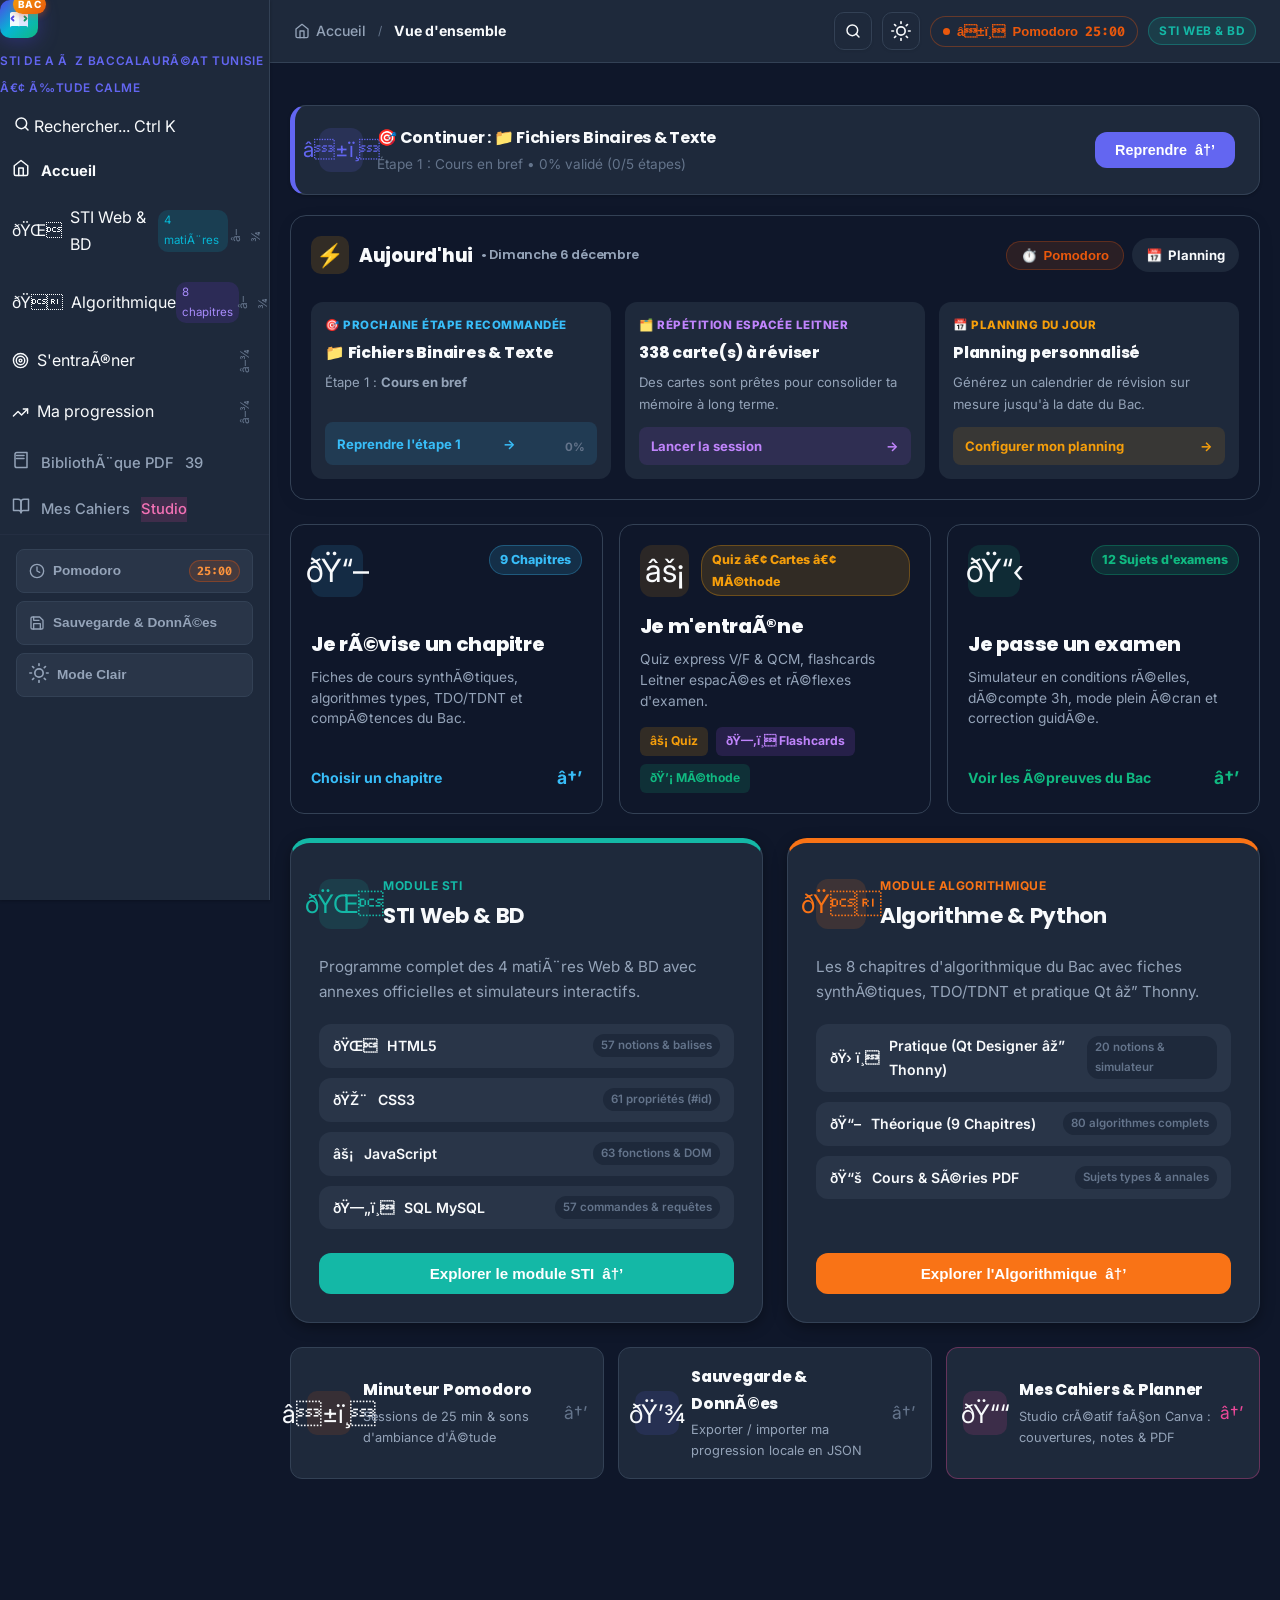
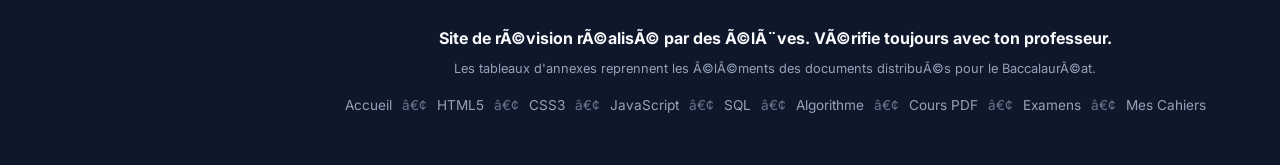
==== commit 95bc6da7: "Audit & repair: fix modal z-index, home planning overflow, Pomodoro Esc, SW cache & Notebook Studio" ====
--- a/index.html
+++ b/index.html
@@ -1,4 +1,4 @@
-<!DOCTYPE html>
+﻿<!DOCTYPE html>
 <html lang="fr" data-theme="light">
 <head>
   <meta charset="UTF-8">
@@ -6,14 +6,14 @@
   <link rel="icon" type="image/svg+xml" href="favicon.svg">
   <link rel="manifest" href="manifest.webmanifest">
   <meta name="theme-color" content="#4F46E5">
-  <meta name="description" content="Site de révision interactif complet pour le Baccalauréat Tunisie : STI (Web & BD : HTML5, CSS3, JS, SQL) et Algorithmique (Qt Designer, Thonny Python, 8 chapitres).">
-  <title>STI de A à Z — Mode Étude Calme (STI & Algorithme Bac Info)</title>
+  <meta name="description" content="Site de rÃ©vision interactif complet pour le BaccalaurÃ©at Tunisie : STI (Web & BD : HTML5, CSS3, JS, SQL) et Algorithmique (Qt Designer, Thonny Python, 8 chapitres).">
+  <title>STI de A Ã  Z â€” Mode Ã‰tude Calme (STI & Algorithme Bac Info)</title>
   <link rel="preconnect" href="https://fonts.googleapis.com">
   <link rel="preconnect" href="https://fonts.gstatic.com" crossorigin>
   <link href="https://fonts.googleapis.com/css2?family=Inter:wght@400;500;600;700&family=Poppins:wght@500;600;700;800&family=Fira+Code:wght@400;500;600&family=Playfair+Display:ital,wght@0,600;0,700;1,600&family=Cormorant+Garamond:ital,wght@0,600;0,700;1,600&family=Dancing+Script:wght@600;700&family=Caveat:wght@600;700&family=DM+Sans:wght@400;500;700&family=Space+Grotesk:wght@500;700&family=Lora:ital,wght@0,400;0,600;1,400&family=Libre+Baskerville:ital,wght@0,400;0,700;1,400&family=Quicksand:wght@500;600;700&family=Patrick+Hand&family=Plus+Jakarta+Sans:wght@400;600;700&family=IBM+Plex+Sans:wght@400;600;700&display=swap" rel="stylesheet">
-  <link rel="stylesheet" href="style.css?v=39.0">
-  <link rel="stylesheet" href="notebooks.css?v=39.0">
-  <!-- INITIALISATION IMMÉDIATE DU THÈME & TOGGLE SANS LATENCE -->
+  <link rel="stylesheet" href="style.css?v=43.0">
+  <link rel="stylesheet" href="notebooks.css?v=43.0">
+  <!-- INITIALISATION IMMÃ‰DIATE DU THÃˆME & TOGGLE SANS LATENCE -->
   <script>
     (function() {
       var savedTheme = localStorage.getItem('sti_theme') || 'dark';
@@ -60,12 +60,12 @@
 <body>
 
   <!-- ==========================================
-       EN-TÊTE PRINCIPAL ET BARRE DE NAVIGATION
+       EN-TÃŠTE PRINCIPAL ET BARRE DE NAVIGATION
        ========================================== -->
   <!-- BARRE DE PROGRESSION DE LECTURE -->
   <div id="readingProgressBar" class="reading-progress-bar"></div>
 
-  <!-- EN-TÊTE MOBILE TOP (< 1024px) -->
+  <!-- EN-TÃŠTE MOBILE TOP (< 1024px) -->
   <header class="mobile-top-header" id="mobileTopHeader">
     <div class="mobile-header-inner">
       <div class="mobile-header-left">
@@ -83,7 +83,7 @@
           <path d="M10 26V14C10 12.8954 10.8954 12 12 12H18C18.5523 12 19 12.4477 19 13V27C19 26.4477 18.5523 26 18 26H12C10.8954 26 10 26.8954 10 28V26Z" fill="white" fill-opacity="0.95"/>
           <path d="M28 26V14C28 12.8954 27.1046 12 26 12H20C19.4477 12 19 12.4477 19 13V27C19 26.4477 19.4477 26 20 26H26C27.1046 26 28 26.8954 28 28V26Z" fill="#E0E7FF"/>
         </svg>
-        <span class="mobile-brand-title" id="mobileBrandTitle">STI de A à Z</span>
+        <span class="mobile-brand-title" id="mobileBrandTitle">STI de A Ã  Z</span>
         <span class="mobile-module-chip sti" id="mobileModuleChip">STI</span>
       </div>
 
@@ -91,7 +91,7 @@
         <button class="mobile-action-btn" onclick="openGlobalSearchModal()" title="Recherche (Ctrl+K)" aria-label="Recherche">
           <svg width="18" height="18" viewBox="0 0 24 24" fill="none" stroke="currentColor" stroke-width="2.2" stroke-linecap="round" stroke-linejoin="round"><circle cx="11" cy="11" r="8"></circle><line x1="21" y1="21" x2="16.65" y2="16.65"></line></svg>
         </button>
-        <button class="mobile-action-btn" id="mobileThemeToggleBtn" onclick="toggleThemeMode()" title="Changer de thème" aria-label="Changer de thème">
+        <button class="mobile-action-btn" id="mobileThemeToggleBtn" onclick="toggleThemeMode()" title="Changer de thÃ¨me" aria-label="Changer de thÃ¨me">
           <svg width="18" height="18" viewBox="0 0 24 24" fill="none" stroke="currentColor" stroke-width="2" stroke-linecap="round" stroke-linejoin="round"><path d="M21 12.79A9 9 0 1111.21 3 7 7 0 0021 12.79z"/></svg>
         </button>
         <script>
@@ -111,9 +111,9 @@
   <div class="sidebar-backdrop" id="sidebarBackdrop" onclick="toggleSidebarDrawer(false)"></div>
 
   <div class="app-shell">
-    <!-- BARRE LATÉRALE FIXE (DESKTOP) & TIROIR MOBILE -->
+    <!-- BARRE LATÃ‰RALE FIXE (DESKTOP) & TIROIR MOBILE -->
     <aside class="app-sidebar" id="appSidebar">
-      <!-- 1. En-tête de marque -->
+      <!-- 1. En-tÃªte de marque -->
       <div class="sidebar-brand-header">
         <div class="sidebar-brand-logo" onclick="switchView('home')">
           <div class="brand-emblem-wrap">
@@ -134,21 +134,21 @@
             <span class="brand-badge-pill">BAC</span>
           </div>
           <div class="sidebar-brand-text">
-            <span class="brand-title">STI de A à Z</span>
-            <span class="brand-sub">Baccalauréat Tunisie • Étude Calme</span>
-          </div>
-        </div>
-        <button class="sidebar-close-btn" onclick="toggleSidebarDrawer(false)" aria-label="Fermer le menu">✕</button>
+            <span class="brand-title">STI de A Ã  Z</span>
+            <span class="brand-sub">BaccalaurÃ©at Tunisie â€¢ Ã‰tude Calme</span>
+          </div>
+        </div>
+        <button class="sidebar-close-btn" onclick="toggleSidebarDrawer(false)" aria-label="Fermer le menu">âœ•</button>
       </div>
 
-      <!-- 2. Déclencheur Recherche Globale Spotlight (Ctrl+K) -->
+      <!-- 2. DÃ©clencheur Recherche Globale Spotlight (Ctrl+K) -->
       <div class="sidebar-search-trigger" onclick="openGlobalSearchModal()" style="margin: 12px 14px 10px 14px;">
         <span class="search-icon"><svg width="16" height="16" viewBox="0 0 24 24" fill="none" stroke="currentColor" stroke-width="2.2" stroke-linecap="round" stroke-linejoin="round"><circle cx="11" cy="11" r="8"></circle><line x1="21" y1="21" x2="16.65" y2="16.65"></line></svg></span>
         <span class="search-text">Rechercher...</span>
         <span class="search-kbd" id="sidebarSearchKbd">Ctrl K</span>
       </div>
 
-      <!-- 3. Navigation Subject-First (7 éléments de premier niveau) -->
+      <!-- 3. Navigation Subject-First (7 Ã©lÃ©ments de premier niveau) -->
       <nav class="sidebar-nav-scroll" id="sidebarNavScroll">
         <!-- 1. ACCUEIL -->
         <a class="sidebar-link active" data-view="home" onclick="switchView('home')" title="Accueil">
@@ -162,12 +162,12 @@
         <div class="sidebar-group collapsible-group collapsed" id="sidebarGroupSti">
           <div class="sidebar-group-header" onclick="toggleSidebarGroup('sidebarGroupSti')" title="Ouvrir le module STI Web & BD">
             <span class="group-title" style="display:flex; align-items:center; gap:8px;">
-              <span>🌐</span>
+              <span>ðŸŒ</span>
               <span>STI Web &amp; BD</span>
             </span>
             <div style="display:flex; align-items:center; gap:8px;">
-              <span class="nav-progress-pill" id="sideProgSti" style="font-size:0.72rem; padding:1px 6px; border-radius:10px; background:rgba(6,182,212,0.15); color:#06b6d4;">4 matières</span>
-              <span class="group-chevron">▾</span>
+              <span class="nav-progress-pill" id="sideProgSti" style="font-size:0.72rem; padding:1px 6px; border-radius:10px; background:rgba(6,182,212,0.15); color:#06b6d4;">4 matiÃ¨res</span>
+              <span class="group-chevron">â–¾</span>
             </div>
           </div>
           <div class="sidebar-group-links">
@@ -198,39 +198,39 @@
         <div class="sidebar-group collapsible-group collapsed" id="sidebarGroupAlgo">
           <div class="sidebar-group-header" onclick="toggleSidebarGroup('sidebarGroupAlgo')" title="Ouvrir le module Algorithmique">
             <span class="group-title" style="display:flex; align-items:center; gap:8px;">
-              <span>🐍</span>
+              <span>ðŸ</span>
               <span>Algorithmique</span>
             </span>
             <div style="display:flex; align-items:center; gap:8px;">
               <span class="nav-progress-pill" id="sideProgAlgo" style="font-size:0.72rem; padding:1px 6px; border-radius:10px; background:rgba(124,58,237,0.15); color:#a78bfa;">8 chapitres</span>
-              <span class="group-chevron">▾</span>
+              <span class="group-chevron">â–¾</span>
             </div>
           </div>
           <div class="sidebar-group-links">
-            <a class="sidebar-link" data-view="algo-theorique" onclick="switchView('algo-theorique')" title="Théorique">
+            <a class="sidebar-link" data-view="algo-theorique" onclick="switchView('algo-theorique')" title="ThÃ©orique">
               <span class="nav-bullet" style="background:#7c3aed;"></span>
-              <span class="nav-label">Théorique (Chapitres)</span>
+              <span class="nav-label">ThÃ©orique (Chapitres)</span>
               <span class="nav-count" id="sideBadgeTheorique">80</span>
             </a>
             <!-- Sub-tree des chapitres avec progression SVG -->
             <div class="sidebar-chapters-subnav" id="sidebarChaptersSubnav"></div>
             <a class="sidebar-link" data-view="algo-pratique" onclick="switchView('algo-pratique')" title="Pratique (Qt & Python)">
               <span class="nav-bullet" style="background:#10b981;"></span>
-              <span class="nav-label">Pratique Qt ➔ Thonny</span>
+              <span class="nav-label">Pratique Qt âž” Thonny</span>
               <span class="nav-count" id="sideBadgeQt">20</span>
             </a>
           </div>
         </div>
 
-        <!-- 4. S'ENTRAÎNER (COLLAPSIBLE ACCORDION) -->
+        <!-- 4. S'ENTRAÃŽNER (COLLAPSIBLE ACCORDION) -->
         <div class="sidebar-group collapsible-group collapsed" id="sidebarGroupTrain">
-          <div class="sidebar-group-header" onclick="toggleSidebarGroup('sidebarGroupTrain')" title="Ouvrir les outils d'entraînement">
+          <div class="sidebar-group-header" onclick="toggleSidebarGroup('sidebarGroupTrain')" title="Ouvrir les outils d'entraÃ®nement">
             <span class="group-title" style="display:flex; align-items:center; gap:8px;">
               <svg width="17" height="17" viewBox="0 0 24 24" fill="none" stroke="currentColor" stroke-width="2" stroke-linecap="round" stroke-linejoin="round"><circle cx="12" cy="12" r="10"/><circle cx="12" cy="12" r="6"/><circle cx="12" cy="12" r="2"/></svg>
-              <span>S'entraîner</span>
+              <span>S'entraÃ®ner</span>
             </span>
             <div style="display:flex; align-items:center; gap:8px;">
-              <span class="group-chevron">▾</span>
+              <span class="group-chevron">â–¾</span>
             </div>
           </div>
           <div class="sidebar-group-links">
@@ -239,7 +239,7 @@
               <span class="nav-label">Quiz</span>
               <span class="nav-count" id="sideBadgeQuiz">80</span>
             </a>
-            <a class="sidebar-link" data-view="revision-cartes" onclick="navigateToHash('#/revision/cartes')" title="Cartes mémoire Leitner">
+            <a class="sidebar-link" data-view="revision-cartes" onclick="navigateToHash('#/revision/cartes')" title="Cartes mÃ©moire Leitner">
               <span class="nav-icon"><svg width="16" height="16" viewBox="0 0 24 24" fill="none" stroke="currentColor" stroke-width="2" stroke-linecap="round" stroke-linejoin="round"><polygon points="12 2 2 7 12 12 22 7 12 2"/><polyline points="2 17 12 22 22 17"/><polyline points="2 12 12 17 22 12"/></svg></span>
               <span class="nav-label">Flashcards</span>
               <span class="nav-count" id="sideBadgeCartes" style="background: rgba(56, 189, 248, 0.15); color: #38bdf8;">Box 1</span>
@@ -249,9 +249,9 @@
               <span class="nav-label">Examens</span>
               <span class="nav-count" id="sideBadgeExamens">11</span>
             </a>
-            <a class="sidebar-link" data-view="methode" onclick="switchView('methode')" title="Méthode, Réflexes & Pièges">
+            <a class="sidebar-link" data-view="methode" onclick="switchView('methode')" title="MÃ©thode, RÃ©flexes & PiÃ¨ges">
               <span class="nav-icon"><svg width="16" height="16" viewBox="0 0 24 24" fill="none" stroke="currentColor" stroke-width="2" stroke-linecap="round" stroke-linejoin="round"><circle cx="12" cy="12" r="10"/><polygon points="16.24 7.76 14.12 14.12 7.76 16.24 9.88 9.88 16.24 7.76"/></svg></span>
-              <span class="nav-label">Méthode</span>
+              <span class="nav-label">MÃ©thode</span>
               <span class="nav-count" id="sideBadgeMethodes">7</span>
             </a>
           </div>
@@ -265,33 +265,33 @@
               <span>Ma progression</span>
             </span>
             <div style="display:flex; align-items:center; gap:8px;">
-              <span class="group-chevron">▾</span>
+              <span class="group-chevron">â–¾</span>
             </div>
           </div>
           <div class="sidebar-group-links">
-            <a class="sidebar-link" data-view="revision" onclick="navigateToHash('#/revision')" title="Mon espace de révision personnalisé">
+            <a class="sidebar-link" data-view="revision" onclick="navigateToHash('#/revision')" title="Mon espace de rÃ©vision personnalisÃ©">
               <span class="nav-icon"><svg width="16" height="16" viewBox="0 0 24 24" fill="none" stroke="currentColor" stroke-width="2" stroke-linecap="round" stroke-linejoin="round"><polygon points="12 2 15.09 8.26 22 9.27 17 14.14 18.18 21.02 12 17.77 5.82 21.02 7 14.14 2 9.27 8.91 8.26 12 2"/></svg></span>
-              <span class="nav-label">Ma révision</span>
+              <span class="nav-label">Ma rÃ©vision</span>
               <span class="nav-count" id="sideBadgeRevision" style="background: rgba(245, 158, 11, 0.2); color: #fbbf24; border: 1px solid rgba(245, 158, 11, 0.4); display: none;">0</span>
             </a>
-            <a class="sidebar-link" data-view="revision-plan" onclick="navigateToHash('#/revision/plan')" title="Planning de révision Bac">
+            <a class="sidebar-link" data-view="revision-plan" onclick="navigateToHash('#/revision/plan')" title="Planning de rÃ©vision Bac">
               <span class="nav-icon"><svg width="16" height="16" viewBox="0 0 24 24" fill="none" stroke="currentColor" stroke-width="2" stroke-linecap="round" stroke-linejoin="round"><rect width="18" height="18" x="3" y="4" rx="2" ry="2"/><line x1="16" x2="16" y1="2" y2="6"/><line x1="8" x2="8" y1="2" y2="6"/><line x1="3" x2="21" y1="10" y2="10"/></svg></span>
               <span class="nav-label">Planning</span>
             </a>
           </div>
         </div>
 
-        <!-- 6. BIBLIOTHÈQUE PDF -->
-        <a class="sidebar-link" data-view="lessons" onclick="switchView('lessons')" title="Bibliothèque numérique PDF">
+        <!-- 6. BIBLIOTHÃˆQUE PDF -->
+        <a class="sidebar-link" data-view="lessons" onclick="switchView('lessons')" title="BibliothÃ¨que numÃ©rique PDF">
           <span class="nav-icon">
             <svg width="18" height="18" viewBox="0 0 24 24" fill="none" stroke="currentColor" stroke-width="2" stroke-linecap="round" stroke-linejoin="round"><path d="M4 19.5v-15A2.5 2.5 0 0 1 6.5 2H20v20H6.5a2.5 2.5 0 0 1-2.5-2.5Z"/><path d="M6 6h10M6 10h10"/></svg>
           </span>
-          <span class="nav-label">Bibliothèque PDF</span>
+          <span class="nav-label">BibliothÃ¨que PDF</span>
           <span class="nav-count" id="sideBadgeLessons">47</span>
         </a>
 
-        <!-- 7. CAHIERS NUMÉRIQUES PERSONNELS (STUDIO CANVA) -->
-        <a class="sidebar-link" data-view="notebooks" onclick="navigateToHash('#/cahiers')" title="Créer et personnaliser mes cahiers numériques">
+        <!-- 7. CAHIERS NUMÃ‰RIQUES PERSONNELS (STUDIO CANVA) -->
+        <a class="sidebar-link" data-view="notebooks" onclick="navigateToHash('#/cahiers')" title="CrÃ©er et personnaliser mes cahiers numÃ©riques">
           <span class="nav-icon">
             <svg width="18" height="18" viewBox="0 0 24 24" fill="none" stroke="currentColor" stroke-width="2" stroke-linecap="round" stroke-linejoin="round"><path d="M2 3h6a4 4 0 0 1 4 4v14a3 3 0 0 0-3-3H2z"/><path d="M22 3h-6a4 4 0 0 0-4 4v14a3 3 0 0 1 3-3h7z"/></svg>
           </span>
@@ -300,7 +300,7 @@
         </a>
       </nav>
 
-      <!-- 7. PIED DE BARRE LATÉRALE (OUTILS : POMODORO · SAUVEGARDE · THÈME) -->
+      <!-- 7. PIED DE BARRE LATÃ‰RALE (OUTILS : POMODORO Â· SAUVEGARDE Â· THÃˆME) -->
       <div class="sidebar-footer">
         <button type="button" class="sidebar-footer-btn" onclick="PomodoroEngine.openDrawer()" title="Ouvrir le Minuteur Pomodoro & Musique">
           <span style="display:flex; align-items:center; gap:8px;">
@@ -309,15 +309,15 @@
           </span>
           <span class="pomodoro-nav-badge" id="sidebarPomodoroTimerDisplay">25:00</span>
         </button>
-        <button type="button" class="sidebar-footer-btn" onclick="openDataBackupModal()" title="Sauvegarder ou restaurer mes données de révision">
+        <button type="button" class="sidebar-footer-btn" onclick="openDataBackupModal()" title="Sauvegarder ou restaurer mes donnÃ©es de rÃ©vision">
           <span style="display:flex; align-items:center; gap:8px;">
             <svg width="16" height="16" viewBox="0 0 24 24" fill="none" stroke="currentColor" stroke-width="2" stroke-linecap="round" stroke-linejoin="round"><path d="M19 21H5a2 2 0 0 1-2-2V5a2 2 0 0 1 2-2h11l5 5v11a2 2 0 0 1-2 2z"/><polyline points="17 21 17 13 7 13 7 21"/><polyline points="7 3 7 8 15 8"/></svg>
-            <span class="footer-text">Sauvegarde &amp; Données</span>
+            <span class="footer-text">Sauvegarde &amp; DonnÃ©es</span>
           </span>
         </button>
-        <button type="button" class="sidebar-footer-btn" id="sidebarThemeBtn" onclick="toggleThemeMode()" title="Changer de thème (Clair / Sombre)">
+        <button type="button" class="sidebar-footer-btn" id="sidebarThemeBtn" onclick="toggleThemeMode()" title="Changer de thÃ¨me (Clair / Sombre)">
           <span style="display:flex; align-items:center; gap:8px;">
-            <span class="footer-icon">🌙</span>
+            <span class="footer-icon">ðŸŒ™</span>
             <span class="footer-text">Mode Sombre</span>
           </span>
         </button>
@@ -329,7 +329,7 @@
       <!-- FIL D'ARIANE DYNAMIQUE (BREADCRUMB DESKTOP) -->
       <nav class="page-breadcrumb-bar" id="appBreadcrumbBar" aria-label="Fil d'Ariane">
         <div class="breadcrumb-trail">
-          <button type="button" class="breadcrumb-back-arrow" id="breadcrumbBackBtn" onclick="handleAppBack()" aria-label="Retour" title="Page précédente" style="display:none;">
+          <button type="button" class="breadcrumb-back-arrow" id="breadcrumbBackBtn" onclick="handleAppBack()" aria-label="Retour" title="Page prÃ©cÃ©dente" style="display:none;">
             <svg width="16" height="16" viewBox="0 0 24 24" fill="none" stroke="currentColor" stroke-width="2.3" stroke-linecap="round" stroke-linejoin="round"><path d="M19 12H5M12 19l-7-7 7-7"/></svg>
           </button>
           <a onclick="navigateToHash('#/')" class="breadcrumb-root-link" title="Accueil">
@@ -343,7 +343,7 @@
           <button class="topbar-action-btn" onclick="openGlobalSearchModal()" title="Rechercher une notion (Ctrl+K)" aria-label="Recherche">
             <svg width="16" height="16" viewBox="0 0 24 24" fill="none" stroke="currentColor" stroke-width="2.2" stroke-linecap="round" stroke-linejoin="round"><circle cx="11" cy="11" r="8"></circle><line x1="21" y1="21" x2="16.65" y2="16.65"></line></svg>
           </button>
-          <button class="topbar-action-btn" id="desktopThemeToggleBtn" onclick="toggleThemeMode()" title="Changer de thème" aria-label="Changer de thème">
+          <button class="topbar-action-btn" id="desktopThemeToggleBtn" onclick="toggleThemeMode()" title="Changer de thÃ¨me" aria-label="Changer de thÃ¨me">
             <svg width="16" height="16" viewBox="0 0 24 24" fill="none" stroke="currentColor" stroke-width="2" stroke-linecap="round" stroke-linejoin="round"><path d="M21 12.79A9 9 0 1111.21 3 7 7 0 0021 12.79z"/></svg>
           </button>
           <script>
@@ -357,7 +357,7 @@
           </script>
           <button class="breadcrumb-pomodoro-btn" id="breadcrumbPomodoroBtn" onclick="PomodoroEngine.openDrawer()" title="Ouvrir le Minuteur Pomodoro (25/50 min) & Musique YouTube">
             <span class="pomo-pulse-dot"></span>
-            <span class="pomo-btn-icon">⏱️</span>
+            <span class="pomo-btn-icon">â±ï¸</span>
             <span class="pomo-btn-label">Pomodoro</span>
             <span class="pomo-btn-timer" id="breadcrumbPomodoroTime">25:00</span>
           </button>
@@ -372,33 +372,33 @@
     <section id="view-home" class="view-section active">
       <div class="container">
         
-        <!-- 1. CARTE "CONTINUER OÙ J'AI ARRÊTÉ" (AFFICHÉE UNIQUEMENT S'IL Y A UN HISTORIQUE) -->
+        <!-- 1. CARTE "CONTINUER OÃ™ J'AI ARRÃŠTÃ‰" (AFFICHÃ‰E UNIQUEMENT S'IL Y A UN HISTORIQUE) -->
         <div class="resume-study-card" id="resumeStudyCard" style="display: none; margin: 18px 0 20px 0;">
           <div class="resume-left">
-            <div class="resume-icon-box">⏱️</div>
+            <div class="resume-icon-box">â±ï¸</div>
             <div class="resume-info">
-              <h4 id="resumeStudyTitle">Continuer votre révision</h4>
-              <p id="resumeStudySubtitle">Dernière consultation enregistrée • Cliquez pour reprendre</p>
+              <h4 id="resumeStudyTitle">Continuer votre rÃ©vision</h4>
+              <p id="resumeStudySubtitle">DerniÃ¨re consultation enregistrÃ©e â€¢ Cliquez pour reprendre</p>
             </div>
           </div>
           <button class="resume-cta-btn" id="resumeStudyBtn" onclick="resumeLastStudySession()">
             <span>Reprendre</span>
-            <span>→</span>
+            <span>â†’</span>
           </button>
         </div>
 
-        <!-- 2. BANDEAU "AUJOURD'HUI" (COMPTE À REBOURS BAC, FLASHCARDS DUES, PROCHAINE ÉTAPE) -->
+        <!-- 2. BANDEAU "AUJOURD'HUI" (COMPTE Ã€ REBOURS BAC, FLASHCARDS DUES, PROCHAINE Ã‰TAPE) -->
         <div class="home-today-container" id="homeTodayBlock" style="margin-bottom: 24px;">
           <!-- Rempli dynamiquement par renderHomeTodaySection() -->
         </div>
 
-        <!-- 3. LES 3 GRANDS ACCÈS D'ACTION -->
+        <!-- 3. LES 3 GRANDS ACCÃˆS D'ACTION -->
         <div class="home-trio-actions-grid" style="display: grid; grid-template-columns: repeat(auto-fit, minmax(280px, 1fr)); gap: 16px; margin-bottom: 24px;">
-          <!-- BOUTON 1 : JE RÉVISE UN CHAPITRE -->
+          <!-- BOUTON 1 : JE RÃ‰VISE UN CHAPITRE -->
           <div class="home-trio-card card-revision-ch" onclick="navigateToHash('#/algo/carte')" style="cursor: pointer; background: var(--surface-bg); border: 1px solid var(--border-color); border-radius: 14px; padding: 20px; transition: transform 0.2s, border-color 0.2s, box-shadow 0.2s; position: relative; overflow: hidden; display: flex; flex-direction: column; justify-content: space-between;">
             <div style="display: flex; align-items: flex-start; justify-content: space-between; gap: 12px; margin-bottom: 12px;">
               <div style="font-size: 2rem; background: rgba(56, 189, 248, 0.12); width: 52px; height: 52px; border-radius: 12px; display: flex; align-items: center; justify-content: center;">
-                📖
+                ðŸ“–
               </div>
               <span style="font-size: 0.78rem; font-weight: 800; color: #38bdf8; background: rgba(56, 189, 248, 0.15); border: 1px solid rgba(56, 189, 248, 0.3); padding: 3px 10px; border-radius: 20px;" id="homeChBadgeCount">
                 8 Chapitres
@@ -406,40 +406,40 @@
             </div>
             <div>
               <h3 style="margin: 0 0 6px 0; font-size: 1.25rem; font-weight: 800; color: var(--text-primary);">
-                Je révise un chapitre
+                Je rÃ©vise un chapitre
               </h3>
               <p style="margin: 0; font-size: 0.86rem; color: var(--text-secondary); line-height: 1.5;">
-                Fiches de cours synthétiques, algorithmes types, TDO/TDNT et compétences du Bac.
+                Fiches de cours synthÃ©tiques, algorithmes types, TDO/TDNT et compÃ©tences du Bac.
               </p>
             </div>
             <div style="margin-top: 16px; display: flex; align-items: center; justify-content: space-between; color: #38bdf8; font-weight: 700; font-size: 0.88rem;">
               <span>Choisir un chapitre</span>
-              <span style="font-size: 1.1rem;">→</span>
-            </div>
-          </div>
-
-          <!-- BOUTON 2 : JE M'ENTRAÎNE -->
+              <span style="font-size: 1.1rem;">â†’</span>
+            </div>
+          </div>
+
+          <!-- BOUTON 2 : JE M'ENTRAÃŽNE -->
           <div class="home-trio-card card-train" onclick="navigateToHash('#/algo/quiz')" style="cursor: pointer; background: var(--surface-bg); border: 1px solid var(--border-color); border-radius: 14px; padding: 20px; transition: transform 0.2s, border-color 0.2s, box-shadow 0.2s; position: relative; overflow: hidden; display: flex; flex-direction: column; justify-content: space-between;">
             <div style="display: flex; align-items: flex-start; justify-content: space-between; gap: 12px; margin-bottom: 12px;">
               <div style="font-size: 2rem; background: rgba(245, 158, 11, 0.12); width: 52px; height: 52px; border-radius: 12px; display: flex; align-items: center; justify-content: center;">
-                ⚡
+                âš¡
               </div>
               <span style="font-size: 0.78rem; font-weight: 800; color: #f59e0b; background: rgba(245, 158, 11, 0.15); border: 1px solid rgba(245, 158, 11, 0.3); padding: 3px 10px; border-radius: 20px;">
-                Quiz • Cartes • Méthode
+                Quiz â€¢ Cartes â€¢ MÃ©thode
               </span>
             </div>
             <div>
               <h3 style="margin: 0 0 6px 0; font-size: 1.25rem; font-weight: 800; color: var(--text-primary);">
-                Je m'entraîne
+                Je m'entraÃ®ne
               </h3>
               <p style="margin: 0; font-size: 0.86rem; color: var(--text-secondary); line-height: 1.5;">
-                Quiz express V/F &amp; QCM, flashcards Leitner espacées et réflexes d'examen.
+                Quiz express V/F &amp; QCM, flashcards Leitner espacÃ©es et rÃ©flexes d'examen.
               </p>
             </div>
             <div style="margin-top: 16px; display: flex; align-items: center; gap: 8px; flex-wrap: wrap;">
-              <a href="#/algo/quiz" onclick="event.stopPropagation(); navigateToHash('#/algo/quiz')" style="padding: 4px 10px; border-radius: 6px; background: rgba(245, 158, 11, 0.15); color: #f59e0b; font-size: 0.76rem; font-weight: 700; text-decoration: none;">⚡ Quiz</a>
-              <a href="#/revision/cartes" onclick="event.stopPropagation(); navigateToHash('#/revision/cartes')" style="padding: 4px 10px; border-radius: 6px; background: rgba(168, 85, 247, 0.15); color: #c084fc; font-size: 0.76rem; font-weight: 700; text-decoration: none;">🗂️ Flashcards</a>
-              <a href="#/methode" onclick="event.stopPropagation(); navigateToHash('#/methode')" style="padding: 4px 10px; border-radius: 6px; background: rgba(16, 185, 129, 0.15); color: #10b981; font-size: 0.76rem; font-weight: 700; text-decoration: none;">💡 Méthode</a>
+              <a href="#/algo/quiz" onclick="event.stopPropagation(); navigateToHash('#/algo/quiz')" style="padding: 4px 10px; border-radius: 6px; background: rgba(245, 158, 11, 0.15); color: #f59e0b; font-size: 0.76rem; font-weight: 700; text-decoration: none;">âš¡ Quiz</a>
+              <a href="#/revision/cartes" onclick="event.stopPropagation(); navigateToHash('#/revision/cartes')" style="padding: 4px 10px; border-radius: 6px; background: rgba(168, 85, 247, 0.15); color: #c084fc; font-size: 0.76rem; font-weight: 700; text-decoration: none;">ðŸ—‚ï¸ Flashcards</a>
+              <a href="#/methode" onclick="event.stopPropagation(); navigateToHash('#/methode')" style="padding: 4px 10px; border-radius: 6px; background: rgba(16, 185, 129, 0.15); color: #10b981; font-size: 0.76rem; font-weight: 700; text-decoration: none;">ðŸ’¡ MÃ©thode</a>
             </div>
           </div>
 
@@ -447,7 +447,7 @@
           <div class="home-trio-card card-exam" onclick="navigateToHash('#/examens')" style="cursor: pointer; background: var(--surface-bg); border: 1px solid var(--border-color); border-radius: 14px; padding: 20px; transition: transform 0.2s, border-color 0.2s, box-shadow 0.2s; position: relative; overflow: hidden; display: flex; flex-direction: column; justify-content: space-between;">
             <div style="display: flex; align-items: flex-start; justify-content: space-between; gap: 12px; margin-bottom: 12px;">
               <div style="font-size: 2rem; background: rgba(16, 185, 129, 0.12); width: 52px; height: 52px; border-radius: 12px; display: flex; align-items: center; justify-content: center;">
-                📋
+                ðŸ“‹
               </div>
               <span style="font-size: 0.78rem; font-weight: 800; color: #10b981; background: rgba(16, 185, 129, 0.15); border: 1px solid rgba(16, 185, 129, 0.3); padding: 3px 10px; border-radius: 20px;" id="homeExamCountBadge">
                 11 Sujets d'examens
@@ -458,12 +458,12 @@
                 Je passe un examen
               </h3>
               <p style="margin: 0; font-size: 0.86rem; color: var(--text-secondary); line-height: 1.5;">
-                Simulateur en conditions réelles, décompte 3h, mode plein écran et correction guidée.
+                Simulateur en conditions rÃ©elles, dÃ©compte 3h, mode plein Ã©cran et correction guidÃ©e.
               </p>
             </div>
             <div style="margin-top: 16px; display: flex; align-items: center; justify-content: space-between; color: #10b981; font-weight: 700; font-size: 0.88rem;">
-              <span>Voir les épreuves du Bac</span>
-              <span style="font-size: 1.1rem;">→</span>
+              <span>Voir les Ã©preuves du Bac</span>
+              <span style="font-size: 1.1rem;">â†’</span>
             </div>
           </div>
         </div>
@@ -474,131 +474,131 @@
           <!-- GRAND BLOC 1 : STI WEB & BD -->
           <div class="big-module-card sti" onclick="switchView('html')">
             <div class="big-module-card-header">
-              <div class="big-module-icon">🌐</div>
+              <div class="big-module-icon">ðŸŒ</div>
               <div>
                 <span class="big-module-badge">Module STI</span>
                 <h3>STI Web &amp; BD</h3>
               </div>
             </div>
             <p class="big-module-desc">
-              Programme complet des 4 matières Web &amp; BD avec annexes officielles et simulateurs interactifs.
+              Programme complet des 4 matiÃ¨res Web &amp; BD avec annexes officielles et simulateurs interactifs.
             </p>
             <ul class="big-module-topics-list">
               <li class="big-module-topic-item" onclick="event.stopPropagation(); switchView('html')">
                 <div class="big-module-topic-name">
-                  <span>🌐</span>
+                  <span>ðŸŒ</span>
                   <span>HTML5</span>
                 </div>
                 <span class="big-module-topic-badge" id="homeHtmlBadge">57 notions &amp; balises</span>
               </li>
               <li class="big-module-topic-item" onclick="event.stopPropagation(); switchView('css')">
                 <div class="big-module-topic-name">
-                  <span>🎨</span>
+                  <span>ðŸŽ¨</span>
                   <span>CSS3</span>
                 </div>
-                <span class="big-module-topic-badge" id="homeCssBadge">61 propriétés (#id)</span>
+                <span class="big-module-topic-badge" id="homeCssBadge">61 propriÃ©tÃ©s (#id)</span>
               </li>
               <li class="big-module-topic-item" onclick="event.stopPropagation(); switchView('js')">
                 <div class="big-module-topic-name">
-                  <span>⚡</span>
+                  <span>âš¡</span>
                   <span>JavaScript</span>
                 </div>
                 <span class="big-module-topic-badge" id="homeJsBadge">63 fonctions &amp; DOM</span>
               </li>
               <li class="big-module-topic-item" onclick="event.stopPropagation(); switchView('sql')">
                 <div class="big-module-topic-name">
-                  <span>🗄️</span>
+                  <span>ðŸ—„ï¸</span>
                   <span>SQL MySQL</span>
                 </div>
-                <span class="big-module-topic-badge" id="homeSqlBadge">57 commandes &amp; requêtes</span>
+                <span class="big-module-topic-badge" id="homeSqlBadge">57 commandes &amp; requÃªtes</span>
               </li>
             </ul>
             <button class="big-module-cta-btn" onclick="event.stopPropagation(); switchView('html')">
               <span>Explorer le module STI</span>
-              <span>→</span>
+              <span>â†’</span>
             </button>
           </div>
 
           <!-- GRAND BLOC 2 : ALGORITHME & PROGRAMMATION -->
           <div class="big-module-card algo" onclick="switchView('algo-pratique')">
             <div class="big-module-card-header">
-              <div class="big-module-icon">🐍</div>
+              <div class="big-module-icon">ðŸ</div>
               <div>
                 <span class="big-module-badge">Module Algorithmique</span>
                 <h3>Algorithme &amp; Python</h3>
               </div>
             </div>
             <p class="big-module-desc">
-              Les 8 chapitres d'algorithmique du Bac avec fiches synthétiques, TDO/TDNT et pratique Qt ➔ Thonny.
+              Les 8 chapitres d'algorithmique du Bac avec fiches synthÃ©tiques, TDO/TDNT et pratique Qt âž” Thonny.
             </p>
             <ul class="big-module-topics-list">
               <li class="big-module-topic-item" onclick="event.stopPropagation(); switchView('algo-pratique')">
                 <div class="big-module-topic-name">
-                  <span>🛠️</span>
-                  <span>Pratique (Qt Designer ➔ Thonny)</span>
+                  <span>ðŸ› ï¸</span>
+                  <span>Pratique (Qt Designer âž” Thonny)</span>
                 </div>
                 <span class="big-module-topic-badge" id="homeAlgoPratiqueBadge">20 notions &amp; simulateur</span>
               </li>
               <li class="big-module-topic-item" onclick="event.stopPropagation(); switchView('algo-theorique')">
                 <div class="big-module-topic-name">
-                  <span>📖</span>
-                  <span id="homeAlgoTheoriqueTitle">Théorique (8 Chapitres)</span>
+                  <span>ðŸ“–</span>
+                  <span id="homeAlgoTheoriqueTitle">ThÃ©orique (8 Chapitres)</span>
                 </div>
                 <span class="big-module-topic-badge" id="homeAlgoTheoriqueBadge">80 algorithmes complets</span>
               </li>
               <li class="big-module-topic-item" onclick="event.stopPropagation(); openLessonsForModule('algo')">
                 <div class="big-module-topic-name">
-                  <span>📚</span>
-                  <span>Cours &amp; Séries PDF</span>
+                  <span>ðŸ“š</span>
+                  <span>Cours &amp; SÃ©ries PDF</span>
                 </div>
                 <span class="big-module-topic-badge">Sujets types &amp; annales</span>
               </li>
             </ul>
             <button class="big-module-cta-btn" onclick="event.stopPropagation(); switchView('algo-pratique')">
               <span>Explorer l'Algorithmique</span>
-              <span>→</span>
+              <span>â†’</span>
             </button>
           </div>
 
         </div>
 
-        <!-- 5. OUTILS DE RÉVISION (POMODORO & SAUVEGARDE) -->
+        <!-- 5. OUTILS DE RÃ‰VISION (POMODORO & SAUVEGARDE) -->
         <div class="home-tools-grid" style="display: grid; grid-template-columns: repeat(auto-fit, minmax(260px, 1fr)); gap: 14px; margin-top: 10px;">
           <div class="home-tool-card" onclick="PomodoroEngine.openDrawer()" style="cursor: pointer; background: var(--bg-card); border: 1px solid var(--border-color); border-radius: 12px; padding: 16px; display: flex; align-items: center; justify-content: space-between; transition: all 0.2s ease;">
             <div style="display: flex; align-items: center; gap: 12px;">
-              <span style="font-size: 1.6rem; background: rgba(234, 88, 12, 0.12); width: 44px; height: 44px; border-radius: 10px; display: flex; align-items: center; justify-content: center;">⏱️</span>
+              <span style="font-size: 1.6rem; background: rgba(234, 88, 12, 0.12); width: 44px; height: 44px; border-radius: 10px; display: flex; align-items: center; justify-content: center;">â±ï¸</span>
               <div>
                 <h4 style="margin: 0; font-size: 0.96rem; font-weight: 800; color: var(--text-primary);">Minuteur Pomodoro</h4>
-                <p style="margin: 2px 0 0 0; font-size: 0.8rem; color: var(--text-secondary);">Sessions de 25 min &amp; sons d'ambiance d'étude</p>
-              </div>
-            </div>
-            <span style="font-size: 1.1rem; color: var(--text-muted);">→</span>
+                <p style="margin: 2px 0 0 0; font-size: 0.8rem; color: var(--text-secondary);">Sessions de 25 min &amp; sons d'ambiance d'Ã©tude</p>
+              </div>
+            </div>
+            <span style="font-size: 1.1rem; color: var(--text-muted);">â†’</span>
           </div>
 
           <div class="home-tool-card" onclick="openDataBackupModal()" style="cursor: pointer; background: var(--bg-card); border: 1px solid var(--border-color); border-radius: 12px; padding: 16px; display: flex; align-items: center; justify-content: space-between; transition: all 0.2s ease;">
             <div style="display: flex; align-items: center; gap: 12px;">
-              <span style="font-size: 1.6rem; background: rgba(99, 102, 241, 0.12); width: 44px; height: 44px; border-radius: 10px; display: flex; align-items: center; justify-content: center;">💾</span>
+              <span style="font-size: 1.6rem; background: rgba(99, 102, 241, 0.12); width: 44px; height: 44px; border-radius: 10px; display: flex; align-items: center; justify-content: center;">ðŸ’¾</span>
               <div>
-                <h4 style="margin: 0; font-size: 0.96rem; font-weight: 800; color: var(--text-primary);">Sauvegarde &amp; Données</h4>
+                <h4 style="margin: 0; font-size: 0.96rem; font-weight: 800; color: var(--text-primary);">Sauvegarde &amp; DonnÃ©es</h4>
                 <p style="margin: 2px 0 0 0; font-size: 0.8rem; color: var(--text-secondary);">Exporter / importer ma progression locale en JSON</p>
               </div>
             </div>
-            <span style="font-size: 1.1rem; color: var(--text-muted);">→</span>
+            <span style="font-size: 1.1rem; color: var(--text-muted);">â†’</span>
           </div>
 
           <div class="home-tool-card" onclick="navigateToHash('#/cahiers')" style="cursor: pointer; background: var(--bg-card); border: 1px solid rgba(236, 72, 153, 0.35); border-radius: 12px; padding: 16px; display: flex; align-items: center; justify-content: space-between; transition: all 0.2s ease;">
             <div style="display: flex; align-items: center; gap: 12px;">
-              <span style="font-size: 1.6rem; background: rgba(236, 72, 153, 0.14); width: 44px; height: 44px; border-radius: 10px; display: flex; align-items: center; justify-content: center;">📓</span>
+              <span style="font-size: 1.6rem; background: rgba(236, 72, 153, 0.14); width: 44px; height: 44px; border-radius: 10px; display: flex; align-items: center; justify-content: center;">ðŸ““</span>
               <div>
                 <h4 style="margin: 0; font-size: 0.96rem; font-weight: 800; color: var(--text-primary);">Mes Cahiers &amp; Planner</h4>
-                <p style="margin: 2px 0 0 0; font-size: 0.8rem; color: var(--text-secondary);">Studio créatif façon Canva : couvertures, notes &amp; PDF</p>
-              </div>
-            </div>
-            <span style="font-size: 1.1rem; color: #ec4899;">→</span>
-          </div>
-        </div>
-
-        <!-- Élément fantôme pour préserver les requêtes de l'ancien widget -->
+                <p style="margin: 2px 0 0 0; font-size: 0.8rem; color: var(--text-secondary);">Studio crÃ©atif faÃ§on Canva : couvertures, notes &amp; PDF</p>
+              </div>
+            </div>
+            <span style="font-size: 1.1rem; color: #ec4899;">â†’</span>
+          </div>
+        </div>
+
+        <!-- Ã‰lÃ©ment fantÃ´me pour prÃ©server les requÃªtes de l'ancien widget -->
         <div id="homeRevisionWidget" style="display:none;" aria-hidden="true">
           <span id="homeRevBadgeCount">0</span>
           <div id="homeRevStatsPills"></div>
@@ -609,21 +609,21 @@
     </section>
 
     <!-- ==========================================
-         VUE 2 : PAGE DÉDIÉE HTML5
+         VUE 2 : PAGE DÃ‰DIÃ‰E HTML5
          ========================================== -->
     <section id="view-html" class="view-section">
       <div class="container" style="padding-top: 24px;">
-        <!-- EN-TÊTE UNIFIÉ HTML5 -->
+        <!-- EN-TÃŠTE UNIFIÃ‰ HTML5 -->
         <div class="view-hero-header orange-theme">
           <div class="view-hero-icon-box">
             <span class="hero-tag-badge">HTML5</span>
           </div>
           <div class="view-hero-text">
             <h1 class="view-hero-title">Annexe HTML5</h1>
-            <p class="view-hero-subtitle">Basé sur les annexes du Bac STI • Structure sémantique, balises de contenu, multimédia et formulaires interactifs</p>
+            <p class="view-hero-subtitle">BasÃ© sur les annexes du Bac STI â€¢ Structure sÃ©mantique, balises de contenu, multimÃ©dia et formulaires interactifs</p>
             <div class="view-hero-badges">
-              <span class="hero-pill"><strong id="htmlBadgeCount">57</strong> Balises Référencées</span>
-              <span class="hero-pill success">✓ Basé sur les annexes du programme</span>
+              <span class="hero-pill"><strong id="htmlBadgeCount">57</strong> Balises RÃ©fÃ©rencÃ©es</span>
+              <span class="hero-pill success">âœ“ BasÃ© sur les annexes du programme</span>
               <span class="hero-pill cyan">Exemples Interactifs</span>
             </div>
           </div>
@@ -632,24 +632,24 @@
         <!-- Onglets de bascule d'affichage HTML5 (5 onglets standards Phase 3) -->
         <div class="subject-nav-tabs no-print" id="htmlNavTabs">
           <button id="tabBtnHtmlDoc" class="subject-tab-btn active" onclick="switchSubjectTab('html', 'annexe')">
-            <span>📄</span>
+            <span>ðŸ“„</span>
             <span>Annexe</span>
           </button>
           <button id="tabBtnHtmlCards" class="subject-tab-btn" onclick="switchSubjectTab('html', 'fiches')">
-            <span>🎴</span>
+            <span>ðŸŽ´</span>
             <span>Fiches</span>
             <span class="subject-tab-badge" id="htmlBadgeCountTab">57</span>
           </button>
           <button id="tabBtnHtmlQuiz" class="subject-tab-btn" onclick="switchSubjectTab('html', 'quiz')">
-            <span>⚡</span>
+            <span>âš¡</span>
             <span>Quiz</span>
           </button>
           <button id="tabBtnHtmlExercices" class="subject-tab-btn" onclick="switchSubjectTab('html', 'exercices')">
-            <span>🎯</span>
+            <span>ðŸŽ¯</span>
             <span>Exercices</span>
           </button>
           <button id="tabBtnHtmlPdf" class="subject-tab-btn" onclick="switchSubjectTab('html', 'pdf')">
-            <span>📚</span>
+            <span>ðŸ“š</span>
             <span>PDF</span>
           </button>
         </div>
@@ -666,95 +666,95 @@
               </div>
               <div>
                 <h2 class="annexe-title-text">Annexe HTML5</h2>
-                <span style="font-size:0.85rem; color:var(--text-secondary);">Baccalauréat STI - Sciences & Technologies de l'Informatique</span>
+                <span style="font-size:0.85rem; color:var(--text-secondary);">BaccalaurÃ©at STI - Sciences & Technologies de l'Informatique</span>
               </div>
             </div>
             <div class="annexe-doc-tip">
-              <span>👆</span>
-              <span><strong>Interactif :</strong> Cliquez sur n'importe quelle balise pour voir les variantes avec boutons radio & rendu animé !</span>
+              <span>ðŸ‘†</span>
+              <span><strong>Interactif :</strong> Cliquez sur n'importe quelle balise pour voir les variantes avec boutons radio & rendu animÃ© !</span>
             </div>
           </div>
 
           <div class="annexe-3col-grid">
             <!-- COLONNE 1 -->
             <div class="annexe-col">
-              <!-- 1. Éléments de 1er niveau -->
+              <!-- 1. Ã‰lÃ©ments de 1er niveau -->
               <div class="annexe-box">
-                <div class="annexe-box-header">Éléments de 1er niveau</div>
+                <div class="annexe-box-header">Ã‰lÃ©ments de 1er niveau</div>
                 <table class="annexe-table">
-                  <tr onclick="openHtmlModalById('tag-html')" title="Cliquer pour afficher la fiche complète">
+                  <tr onclick="openHtmlModalById('tag-html')" title="Cliquer pour afficher la fiche complÃ¨te">
                     <td class="syntax-col">&lt;html&gt;</td>
-                    <td class="desc-col">Représente la racine d'un document HTML.</td>
-                  </tr>
-                  <tr onclick="openHtmlModalById('tag-head')" title="Cliquer pour afficher la fiche complète">
+                    <td class="desc-col">ReprÃ©sente la racine d'un document HTML.</td>
+                  </tr>
+                  <tr onclick="openHtmlModalById('tag-head')" title="Cliquer pour afficher la fiche complÃ¨te">
                     <td class="syntax-col">&lt;head&gt;</td>
-                    <td class="desc-col">Conteneur de métadonnées placé entre la balise &lt;html&gt; et la balise &lt;body&gt;.</td>
-                  </tr>
-                  <tr onclick="openHtmlModalById('tag-body')" title="Cliquer pour afficher la fiche complète">
+                    <td class="desc-col">Conteneur de mÃ©tadonnÃ©es placÃ© entre la balise &lt;html&gt; et la balise &lt;body&gt;.</td>
+                  </tr>
+                  <tr onclick="openHtmlModalById('tag-body')" title="Cliquer pour afficher la fiche complÃ¨te">
                     <td class="syntax-col">&lt;body&gt;</td>
-                    <td class="desc-col">Définit le corps du document.</td>
+                    <td class="desc-col">DÃ©finit le corps du document.</td>
                   </tr>
                 </table>
               </div>
 
-              <!-- 2. Éléments d'en-tête -->
+              <!-- 2. Ã‰lÃ©ments d'en-tÃªte -->
               <div class="annexe-box">
-                <div class="annexe-box-header">Éléments d'en-tête</div>
+                <div class="annexe-box-header">Ã‰lÃ©ments d'en-tÃªte</div>
                 <table class="annexe-table">
-                  <tr onclick="openHtmlModalById('tag-link')" title="Cliquer pour afficher la fiche complète">
+                  <tr onclick="openHtmlModalById('tag-link')" title="Cliquer pour afficher la fiche complÃ¨te">
                     <td class="syntax-col">&lt;link&gt;</td>
-                    <td class="desc-col">Définit la relation entre le document actuel et une ressource externe. <br><em style="font-size:0.75rem; color:var(--text-muted);">Attributs : href, rel, type</em></td>
-                  </tr>
-                  <tr onclick="openHtmlModalById('tag-meta')" title="Cliquer pour afficher la fiche complète">
+                    <td class="desc-col">DÃ©finit la relation entre le document actuel et une ressource externe. <br><em style="font-size:0.75rem; color:var(--text-muted);">Attributs : href, rel, type</em></td>
+                  </tr>
+                  <tr onclick="openHtmlModalById('tag-meta')" title="Cliquer pour afficher la fiche complÃ¨te">
                     <td class="syntax-col">&lt;meta&gt;</td>
-                    <td class="desc-col">Définit les métadonnées du document. <br><em style="font-size:0.75rem; color:var(--text-muted);">Attributs : charset, name, content</em></td>
-                  </tr>
-                  <tr onclick="openHtmlModalById('tag-script')" title="Cliquer pour afficher la fiche complète">
+                    <td class="desc-col">DÃ©finit les mÃ©tadonnÃ©es du document. <br><em style="font-size:0.75rem; color:var(--text-muted);">Attributs : charset, name, content</em></td>
+                  </tr>
+                  <tr onclick="openHtmlModalById('tag-script')" title="Cliquer pour afficher la fiche complÃ¨te">
                     <td class="syntax-col">&lt;script&gt;</td>
-                    <td class="desc-col">Intègre un script côté client (JavaScript). <br><em style="font-size:0.75rem; color:var(--text-muted);">Attributs : src, type</em></td>
-                  </tr>
-                  <tr onclick="openHtmlModalById('tag-style')" title="Cliquer pour afficher la fiche complète">
+                    <td class="desc-col">IntÃ¨gre un script cÃ´tÃ© client (JavaScript). <br><em style="font-size:0.75rem; color:var(--text-muted);">Attributs : src, type</em></td>
+                  </tr>
+                  <tr onclick="openHtmlModalById('tag-style')" title="Cliquer pour afficher la fiche complÃ¨te">
                     <td class="syntax-col">&lt;style&gt;</td>
-                    <td class="desc-col">Définit les informations de style (CSS) pour un document. <br><em style="font-size:0.75rem; color:var(--text-muted);">Attributs : type, media</em></td>
-                  </tr>
-                  <tr onclick="openHtmlModalById('tag-title')" title="Cliquer pour afficher la fiche complète">
+                    <td class="desc-col">DÃ©finit les informations de style (CSS) pour un document. <br><em style="font-size:0.75rem; color:var(--text-muted);">Attributs : type, media</em></td>
+                  </tr>
+                  <tr onclick="openHtmlModalById('tag-title')" title="Cliquer pour afficher la fiche complÃ¨te">
                     <td class="syntax-col">&lt;title&gt;</td>
-                    <td class="desc-col">Définit le titre du document.</td>
+                    <td class="desc-col">DÃ©finit le titre du document.</td>
                   </tr>
                 </table>
               </div>
 
               <!-- 3. Structuration d'une page web -->
               <div class="annexe-box">
-                <div class="annexe-box-header">Éléments de structuration d'une page web</div>
+                <div class="annexe-box-header">Ã‰lÃ©ments de structuration d'une page web</div>
                 <table class="annexe-table">
-                  <tr onclick="openHtmlModalById('tag-header')" title="Cliquer pour afficher la fiche complète">
+                  <tr onclick="openHtmlModalById('tag-header')" title="Cliquer pour afficher la fiche complÃ¨te">
                     <td class="syntax-col">&lt;header&gt;</td>
                     <td class="desc-col">Conteneur pour le contenu d'introduction ou un ensemble de liens de navigation.</td>
                   </tr>
-                  <tr onclick="openHtmlModalById('tag-nav')" title="Cliquer pour afficher la fiche complète">
+                  <tr onclick="openHtmlModalById('tag-nav')" title="Cliquer pour afficher la fiche complÃ¨te">
                     <td class="syntax-col">&lt;nav&gt;</td>
-                    <td class="desc-col">Définit un ensemble de liens de navigation.</td>
-                  </tr>
-                  <tr onclick="openHtmlModalById('tag-footer')" title="Cliquer pour afficher la fiche complète">
+                    <td class="desc-col">DÃ©finit un ensemble de liens de navigation.</td>
+                  </tr>
+                  <tr onclick="openHtmlModalById('tag-footer')" title="Cliquer pour afficher la fiche complÃ¨te">
                     <td class="syntax-col">&lt;footer&gt;</td>
-                    <td class="desc-col">Définit un pied de page pour un document ou une section.</td>
-                  </tr>
-                  <tr onclick="openHtmlModalById('tag-section')" title="Cliquer pour afficher la fiche complète">
+                    <td class="desc-col">DÃ©finit un pied de page pour un document ou une section.</td>
+                  </tr>
+                  <tr onclick="openHtmlModalById('tag-section')" title="Cliquer pour afficher la fiche complÃ¨te">
                     <td class="syntax-col">&lt;section&gt;</td>
-                    <td class="desc-col">Définit une section dans un document.</td>
-                  </tr>
-                  <tr onclick="openHtmlModalById('tag-article')" title="Cliquer pour afficher la fiche complète">
+                    <td class="desc-col">DÃ©finit une section dans un document.</td>
+                  </tr>
+                  <tr onclick="openHtmlModalById('tag-article')" title="Cliquer pour afficher la fiche complÃ¨te">
                     <td class="syntax-col">&lt;article&gt;</td>
-                    <td class="desc-col">Spécifie un contenu indépendant et autonome.</td>
-                  </tr>
-                  <tr onclick="openHtmlModalById('tag-aside')" title="Cliquer pour afficher la fiche complète">
+                    <td class="desc-col">SpÃ©cifie un contenu indÃ©pendant et autonome.</td>
+                  </tr>
+                  <tr onclick="openHtmlModalById('tag-aside')" title="Cliquer pour afficher la fiche complÃ¨te">
                     <td class="syntax-col">&lt;aside&gt;</td>
-                    <td class="desc-col">Définit un contenu en dehors du contenu principal (barre latérale).</td>
-                  </tr>
-                  <tr onclick="openHtmlModalById('tag-main')" title="Cliquer pour afficher la fiche complète">
+                    <td class="desc-col">DÃ©finit un contenu en dehors du contenu principal (barre latÃ©rale).</td>
+                  </tr>
+                  <tr onclick="openHtmlModalById('tag-main')" title="Cliquer pour afficher la fiche complÃ¨te">
                     <td class="syntax-col">&lt;main&gt;</td>
-                    <td class="desc-col">Définit le contenu principal d'un document.</td>
+                    <td class="desc-col">DÃ©finit le contenu principal d'un document.</td>
                   </tr>
                 </table>
               </div>
@@ -763,17 +763,17 @@
               <div class="annexe-box">
                 <div class="annexe-box-header">Conteneurs</div>
                 <table class="annexe-table">
-                  <tr onclick="openHtmlModalById('tag-span')" title="Cliquer pour afficher la fiche complète">
+                  <tr onclick="openHtmlModalById('tag-span')" title="Cliquer pour afficher la fiche complÃ¨te">
                     <td class="syntax-col">&lt;span&gt;</td>
-                    <td class="desc-col">Regroupe des éléments dans un bloc de contenu en ligne (inline).</td>
-                  </tr>
-                  <tr onclick="openHtmlModalById('tag-div')" title="Cliquer pour afficher la fiche complète">
+                    <td class="desc-col">Regroupe des Ã©lÃ©ments dans un bloc de contenu en ligne (inline).</td>
+                  </tr>
+                  <tr onclick="openHtmlModalById('tag-div')" title="Cliquer pour afficher la fiche complÃ¨te">
                     <td class="syntax-col">&lt;div&gt;</td>
-                    <td class="desc-col">Groupe plusieurs éléments HTML de type block.</td>
-                  </tr>
-                  <tr onclick="openHtmlModalById('tag-iframe')" title="Cliquer pour afficher la fiche complète">
+                    <td class="desc-col">Groupe plusieurs Ã©lÃ©ments HTML de type block.</td>
+                  </tr>
+                  <tr onclick="openHtmlModalById('tag-iframe')" title="Cliquer pour afficher la fiche complÃ¨te">
                     <td class="syntax-col">&lt;iframe&gt;</td>
-                    <td class="desc-col">Définit un cadre en ligne. <br><em style="font-size:0.75rem; color:var(--text-muted);">Attributs : src, name</em></td>
+                    <td class="desc-col">DÃ©finit un cadre en ligne. <br><em style="font-size:0.75rem; color:var(--text-muted);">Attributs : src, name</em></td>
                   </tr>
                 </table>
               </div>
@@ -782,17 +782,17 @@
               <div class="annexe-box">
                 <div class="annexe-box-header">Listes</div>
                 <table class="annexe-table">
-                  <tr onclick="openHtmlModalById('tag-ul')" title="Cliquer pour afficher la fiche complète">
+                  <tr onclick="openHtmlModalById('tag-ul')" title="Cliquer pour afficher la fiche complÃ¨te">
                     <td class="syntax-col">&lt;ul&gt;</td>
-                    <td class="desc-col">Définit une liste à puces (non ordonnée).</td>
-                  </tr>
-                  <tr onclick="openHtmlModalById('tag-ol')" title="Cliquer pour afficher la fiche complète">
+                    <td class="desc-col">DÃ©finit une liste Ã  puces (non ordonnÃ©e).</td>
+                  </tr>
+                  <tr onclick="openHtmlModalById('tag-ol')" title="Cliquer pour afficher la fiche complÃ¨te">
                     <td class="syntax-col">&lt;ol&gt;</td>
-                    <td class="desc-col">Définit une liste ordonnée. <br><em style="font-size:0.75rem; color:var(--text-muted);">Attributs : reversed, type, start</em></td>
-                  </tr>
-                  <tr onclick="openHtmlModalById('tag-li')" title="Cliquer pour afficher la fiche complète">
+                    <td class="desc-col">DÃ©finit une liste ordonnÃ©e. <br><em style="font-size:0.75rem; color:var(--text-muted);">Attributs : reversed, type, start</em></td>
+                  </tr>
+                  <tr onclick="openHtmlModalById('tag-li')" title="Cliquer pour afficher la fiche complÃ¨te">
                     <td class="syntax-col">&lt;li&gt;</td>
-                    <td class="desc-col">Définit un élément dans une liste.</td>
+                    <td class="desc-col">DÃ©finit un Ã©lÃ©ment dans une liste.</td>
                   </tr>
                 </table>
               </div>
@@ -800,65 +800,65 @@
 
             <!-- COLONNE 2 -->
             <div class="annexe-col">
-              <!-- 6. Éléments de structuration de texte et média -->
+              <!-- 6. Ã‰lÃ©ments de structuration de texte et mÃ©dia -->
               <div class="annexe-box">
-                <div class="annexe-box-header">Éléments de structuration de texte et média</div>
+                <div class="annexe-box-header">Ã‰lÃ©ments de structuration de texte et mÃ©dia</div>
                 <table class="annexe-table">
-                  <tr onclick="openHtmlModalById('tag-cite')" title="Cliquer pour afficher la fiche complète">
+                  <tr onclick="openHtmlModalById('tag-cite')" title="Cliquer pour afficher la fiche complÃ¨te">
                     <td class="syntax-col">&lt;cite&gt;</td>
-                    <td class="desc-col">Définit le titre d'une œuvre.</td>
-                  </tr>
-                  <tr onclick="openHtmlModalById('tag-p')" title="Cliquer pour afficher la fiche complète">
+                    <td class="desc-col">DÃ©finit le titre d'une Å“uvre.</td>
+                  </tr>
+                  <tr onclick="openHtmlModalById('tag-p')" title="Cliquer pour afficher la fiche complÃ¨te">
                     <td class="syntax-col">&lt;p&gt;</td>
-                    <td class="desc-col">Définit un paragraphe.</td>
-                  </tr>
-                  <tr onclick="openHtmlModalById('tag-source')" title="Cliquer pour afficher la fiche complète">
+                    <td class="desc-col">DÃ©finit un paragraphe.</td>
+                  </tr>
+                  <tr onclick="openHtmlModalById('tag-source')" title="Cliquer pour afficher la fiche complÃ¨te">
                     <td class="syntax-col">&lt;source&gt;</td>
-                    <td class="desc-col">Spécifie plusieurs ressources multimédias pour les éléments multimédias. <br><em style="font-size:0.75rem; color:var(--text-muted);">Attributs : src, type, media</em></td>
-                  </tr>
-                  <tr onclick="openHtmlModalById('tag-hn')" title="Cliquer pour afficher la fiche complète">
+                    <td class="desc-col">SpÃ©cifie plusieurs ressources multimÃ©dias pour les Ã©lÃ©ments multimÃ©dias. <br><em style="font-size:0.75rem; color:var(--text-muted);">Attributs : src, type, media</em></td>
+                  </tr>
+                  <tr onclick="openHtmlModalById('tag-hn')" title="Cliquer pour afficher la fiche complÃ¨te">
                     <td class="syntax-col">&lt;h_n&gt;</td>
-                    <td class="desc-col">Définit un titre de niveau n (de 1 à 6).</td>
-                  </tr>
-                  <tr onclick="openHtmlModalById('tag-hr')" title="Cliquer pour afficher la fiche complète">
+                    <td class="desc-col">DÃ©finit un titre de niveau n (de 1 Ã  6).</td>
+                  </tr>
+                  <tr onclick="openHtmlModalById('tag-hr')" title="Cliquer pour afficher la fiche complÃ¨te">
                     <td class="syntax-col">&lt;hr&gt;</td>
-                    <td class="desc-col">Définit une rupture thématique sous forme de ligne horizontale.</td>
-                  </tr>
-                  <tr onclick="openHtmlModalById('tag-img')" title="Cliquer pour afficher la fiche complète">
+                    <td class="desc-col">DÃ©finit une rupture thÃ©matique sous forme de ligne horizontale.</td>
+                  </tr>
+                  <tr onclick="openHtmlModalById('tag-img')" title="Cliquer pour afficher la fiche complÃ¨te">
                     <td class="syntax-col">&lt;img&gt;</td>
-                    <td class="desc-col">Intègre une image. <br><em style="font-size:0.75rem; color:var(--text-muted);">Attributs : src, alt</em></td>
-                  </tr>
-                  <tr onclick="openHtmlModalById('tag-figure-figcaption')" title="Cliquer pour afficher la fiche complète">
+                    <td class="desc-col">IntÃ¨gre une image. <br><em style="font-size:0.75rem; color:var(--text-muted);">Attributs : src, alt</em></td>
+                  </tr>
+                  <tr onclick="openHtmlModalById('tag-figure-figcaption')" title="Cliquer pour afficher la fiche complÃ¨te">
                     <td class="syntax-col">&lt;figure&gt; &amp; &lt;figcaption&gt;</td>
-                    <td class="desc-col">Spécifie un conteneur autonome avec légende pour des médias.</td>
-                  </tr>
-                  <tr onclick="openHtmlModalById('tag-audio')" title="Cliquer pour afficher la fiche complète">
+                    <td class="desc-col">SpÃ©cifie un conteneur autonome avec lÃ©gende pour des mÃ©dias.</td>
+                  </tr>
+                  <tr onclick="openHtmlModalById('tag-audio')" title="Cliquer pour afficher la fiche complÃ¨te">
                     <td class="syntax-col">&lt;audio&gt;</td>
-                    <td class="desc-col">Intègre du contenu sonore dans un document. <br><em style="font-size:0.75rem; color:var(--text-muted);">Attributs : controls, src</em></td>
-                  </tr>
-                  <tr onclick="openHtmlModalById('tag-video')" title="Cliquer pour afficher la fiche complète">
+                    <td class="desc-col">IntÃ¨gre du contenu sonore dans un document. <br><em style="font-size:0.75rem; color:var(--text-muted);">Attributs : controls, src</em></td>
+                  </tr>
+                  <tr onclick="openHtmlModalById('tag-video')" title="Cliquer pour afficher la fiche complÃ¨te">
                     <td class="syntax-col">&lt;video&gt;</td>
-                    <td class="desc-col">Intègre du contenu vidéo dans un document. <br><em style="font-size:0.75rem; color:var(--text-muted);">Attributs : controls, src</em></td>
-                  </tr>
-                  <tr onclick="openHtmlModalById('tag-a')" title="Cliquer pour afficher la fiche complète">
+                    <td class="desc-col">IntÃ¨gre du contenu vidÃ©o dans un document. <br><em style="font-size:0.75rem; color:var(--text-muted);">Attributs : controls, src</em></td>
+                  </tr>
+                  <tr onclick="openHtmlModalById('tag-a')" title="Cliquer pour afficher la fiche complÃ¨te">
                     <td class="syntax-col">&lt;a&gt;</td>
-                    <td class="desc-col">Définit un lien hypertexte via l'attribut href. <br><em style="font-size:0.75rem; color:var(--text-muted);">Attributs : href, target</em></td>
-                  </tr>
-                  <tr onclick="openHtmlModalById('tag-br')" title="Cliquer pour afficher la fiche complète">
+                    <td class="desc-col">DÃ©finit un lien hypertexte via l'attribut href. <br><em style="font-size:0.75rem; color:var(--text-muted);">Attributs : href, target</em></td>
+                  </tr>
+                  <tr onclick="openHtmlModalById('tag-br')" title="Cliquer pour afficher la fiche complÃ¨te">
                     <td class="syntax-col">&lt;br&gt;</td>
-                    <td class="desc-col">Définit un retour à la ligne.</td>
-                  </tr>
-                  <tr onclick="openHtmlModalById('tag-address')" title="Cliquer pour afficher la fiche complète">
+                    <td class="desc-col">DÃ©finit un retour Ã  la ligne.</td>
+                  </tr>
+                  <tr onclick="openHtmlModalById('tag-address')" title="Cliquer pour afficher la fiche complÃ¨te">
                     <td class="syntax-col">&lt;address&gt;</td>
-                    <td class="desc-col">Définit les coordonnées de l'auteur/propriétaire d'un document.</td>
-                  </tr>
-                  <tr onclick="openHtmlModalById('tag-mark')" title="Cliquer pour afficher la fiche complète">
+                    <td class="desc-col">DÃ©finit les coordonnÃ©es de l'auteur/propriÃ©taire d'un document.</td>
+                  </tr>
+                  <tr onclick="openHtmlModalById('tag-mark')" title="Cliquer pour afficher la fiche complÃ¨te">
                     <td class="syntax-col">&lt;mark&gt;</td>
-                    <td class="desc-col">Définit le texte qui doit être marqué ou mis en surbrillance.</td>
-                  </tr>
-                  <tr onclick="openHtmlModalById('tag-details-summary')" title="Cliquer pour afficher la fiche complète">
+                    <td class="desc-col">DÃ©finit le texte qui doit Ãªtre marquÃ© ou mis en surbrillance.</td>
+                  </tr>
+                  <tr onclick="openHtmlModalById('tag-details-summary')" title="Cliquer pour afficher la fiche complÃ¨te">
                     <td class="syntax-col">&lt;details&gt; &amp; &lt;summary&gt;</td>
-                    <td class="desc-col">Spécifie des détails supplémentaires pliables/dépliables avec en-tête visible. <br><em style="font-size:0.75rem; color:var(--text-muted);">Attribut : open</em></td>
+                    <td class="desc-col">SpÃ©cifie des dÃ©tails supplÃ©mentaires pliables/dÃ©pliables avec en-tÃªte visible. <br><em style="font-size:0.75rem; color:var(--text-muted);">Attribut : open</em></td>
                   </tr>
                 </table>
               </div>
@@ -867,21 +867,21 @@
               <div class="annexe-box">
                 <div class="annexe-box-header">Tableau</div>
                 <table class="annexe-table">
-                  <tr onclick="openHtmlModalById('tag-table-complete')" title="Cliquer pour afficher la fiche complète">
+                  <tr onclick="openHtmlModalById('tag-table-complete')" title="Cliquer pour afficher la fiche complÃ¨te">
                     <td class="syntax-col">&lt;table&gt;</td>
-                    <td class="desc-col">Définit un tableau HTML structuré.</td>
-                  </tr>
-                  <tr onclick="openHtmlModalById('tag-table-complete')" title="Cliquer pour afficher la fiche complète">
+                    <td class="desc-col">DÃ©finit un tableau HTML structurÃ©.</td>
+                  </tr>
+                  <tr onclick="openHtmlModalById('tag-table-complete')" title="Cliquer pour afficher la fiche complÃ¨te">
                     <td class="syntax-col">&lt;thead&gt;, &lt;tbody&gt;, &lt;tfoot&gt;</td>
-                    <td class="desc-col">Définit l'en-tête, le corps et le pied d'un tableau.</td>
-                  </tr>
-                  <tr onclick="openHtmlModalById('tag-table-complete')" title="Cliquer pour afficher la fiche complète">
+                    <td class="desc-col">DÃ©finit l'en-tÃªte, le corps et le pied d'un tableau.</td>
+                  </tr>
+                  <tr onclick="openHtmlModalById('tag-table-complete')" title="Cliquer pour afficher la fiche complÃ¨te">
                     <td class="syntax-col">&lt;caption&gt;</td>
-                    <td class="desc-col">Définit une légende de tableau.</td>
-                  </tr>
-                  <tr onclick="openHtmlModalById('tag-table-complete')" title="Cliquer pour afficher la fiche complète">
+                    <td class="desc-col">DÃ©finit une lÃ©gende de tableau.</td>
+                  </tr>
+                  <tr onclick="openHtmlModalById('tag-table-complete')" title="Cliquer pour afficher la fiche complÃ¨te">
                     <td class="syntax-col">&lt;tr&gt;, &lt;th&gt;, &lt;td&gt;</td>
-                    <td class="desc-col">Ligne (&lt;tr&gt;), cellule d'en-tête (&lt;th&gt;) et cellule standard (&lt;td&gt;).</td>
+                    <td class="desc-col">Ligne (&lt;tr&gt;), cellule d'en-tÃªte (&lt;th&gt;) et cellule standard (&lt;td&gt;).</td>
                   </tr>
                 </table>
               </div>
@@ -890,29 +890,29 @@
               <div class="annexe-box">
                 <div class="annexe-box-header">Attributs globaux</div>
                 <table class="annexe-table">
-                  <tr onclick="openHtmlModalById('global-attributes')" title="Cliquer pour afficher la fiche complète">
+                  <tr onclick="openHtmlModalById('global-attributes')" title="Cliquer pour afficher la fiche complÃ¨te">
                     <td class="syntax-col">class</td>
-                    <td class="desc-col">Spécifie un nom de classe pour un élément.</td>
-                  </tr>
-                  <tr onclick="openHtmlModalById('global-attributes')" title="Cliquer pour afficher la fiche complète">
+                    <td class="desc-col">SpÃ©cifie un nom de classe pour un Ã©lÃ©ment.</td>
+                  </tr>
+                  <tr onclick="openHtmlModalById('global-attributes')" title="Cliquer pour afficher la fiche complÃ¨te">
                     <td class="syntax-col">id</td>
-                    <td class="desc-col">Spécifie un identifiant unique pour un élément HTML (fondamental au Bac STI).</td>
-                  </tr>
-                  <tr onclick="openHtmlModalById('global-attributes')" title="Cliquer pour afficher la fiche complète">
+                    <td class="desc-col">SpÃ©cifie un identifiant unique pour un Ã©lÃ©ment HTML (fondamental au Bac STI).</td>
+                  </tr>
+                  <tr onclick="openHtmlModalById('global-attributes')" title="Cliquer pour afficher la fiche complÃ¨te">
                     <td class="syntax-col">hidden</td>
-                    <td class="desc-col">Renseigne la visibilité d'un élément (masqué).</td>
-                  </tr>
-                  <tr onclick="openHtmlModalById('global-attributes')" title="Cliquer pour afficher la fiche complète">
+                    <td class="desc-col">Renseigne la visibilitÃ© d'un Ã©lÃ©ment (masquÃ©).</td>
+                  </tr>
+                  <tr onclick="openHtmlModalById('global-attributes')" title="Cliquer pour afficher la fiche complÃ¨te">
                     <td class="syntax-col">lang</td>
-                    <td class="desc-col">Spécifie la langue du contenu de l'élément (ex: lang="fr").</td>
-                  </tr>
-                  <tr onclick="openHtmlModalById('global-attributes')" title="Cliquer pour afficher la fiche complète">
+                    <td class="desc-col">SpÃ©cifie la langue du contenu de l'Ã©lÃ©ment (ex: lang="fr").</td>
+                  </tr>
+                  <tr onclick="openHtmlModalById('global-attributes')" title="Cliquer pour afficher la fiche complÃ¨te">
                     <td class="syntax-col">style</td>
-                    <td class="desc-col">Spécifie un style en ligne CSS.</td>
-                  </tr>
-                  <tr onclick="openHtmlModalById('global-attributes')" title="Cliquer pour afficher la fiche complète">
+                    <td class="desc-col">SpÃ©cifie un style en ligne CSS.</td>
+                  </tr>
+                  <tr onclick="openHtmlModalById('global-attributes')" title="Cliquer pour afficher la fiche complÃ¨te">
                     <td class="syntax-col">title</td>
-                    <td class="desc-col">Spécifie des informations supplémentaires sous forme d'infobulle au survol.</td>
+                    <td class="desc-col">SpÃ©cifie des informations supplÃ©mentaires sous forme d'infobulle au survol.</td>
                   </tr>
                 </table>
               </div>
@@ -920,92 +920,92 @@
 
             <!-- COLONNE 3 -->
             <div class="annexe-col">
-              <!-- 9. Éléments de formulaire -->
+              <!-- 9. Ã‰lÃ©ments de formulaire -->
               <div class="annexe-box">
-                <div class="annexe-box-header">Éléments de formulaire</div>
+                <div class="annexe-box-header">Ã‰lÃ©ments de formulaire</div>
                 <table class="annexe-table">
-                  <tr onclick="openHtmlModalById('tag-form')" title="Cliquer pour afficher la fiche complète">
+                  <tr onclick="openHtmlModalById('tag-form')" title="Cliquer pour afficher la fiche complÃ¨te">
                     <td class="syntax-col">&lt;form&gt;</td>
-                    <td class="desc-col">Crée un formulaire HTML. <br><em style="font-size:0.75rem; color:var(--text-muted);">Attributs : action, method ("post", "get"), onsubmit="return verif()"</em></td>
-                  </tr>
-                  <tr onclick="openHtmlModalById('tag-fieldset-legend')" title="Cliquer pour afficher la fiche complète">
+                    <td class="desc-col">CrÃ©e un formulaire HTML. <br><em style="font-size:0.75rem; color:var(--text-muted);">Attributs : action, method ("post", "get"), onsubmit="return verif()"</em></td>
+                  </tr>
+                  <tr onclick="openHtmlModalById('tag-fieldset-legend')" title="Cliquer pour afficher la fiche complÃ¨te">
                     <td class="syntax-col">&lt;fieldset&gt; &amp; &lt;legend&gt;</td>
-                    <td class="desc-col">Regroupe des éléments liés avec un titre d'encadré &lt;legend&gt;.</td>
-                  </tr>
-                  <tr onclick="openHtmlModalById('tag-label')" title="Cliquer pour afficher la fiche complète">
+                    <td class="desc-col">Regroupe des Ã©lÃ©ments liÃ©s avec un titre d'encadrÃ© &lt;legend&gt;.</td>
+                  </tr>
+                  <tr onclick="openHtmlModalById('tag-label')" title="Cliquer pour afficher la fiche complÃ¨te">
                     <td class="syntax-col">&lt;label&gt;</td>
-                    <td class="desc-col">Définit un libellé pour un élément graphique (attribut for).</td>
-                  </tr>
-                  <tr onclick="openHtmlModalById('tag-input')" title="Cliquer pour afficher la fiche complète (avec boutons radio pour chaque type)">
-                    <td class="syntax-col" style="color:#f97316; font-weight:800;">&lt;input&gt; 🎛️</td>
-                    <td class="desc-col"><strong>Définit un champ de saisie :</strong> text, password, email, number, date, range, checkbox, radio, submit, reset, button.</td>
-                  </tr>
-                  <tr onclick="openHtmlModalById('tag-textarea')" title="Cliquer pour afficher la fiche complète">
+                    <td class="desc-col">DÃ©finit un libellÃ© pour un Ã©lÃ©ment graphique (attribut for).</td>
+                  </tr>
+                  <tr onclick="openHtmlModalById('tag-input')" title="Cliquer pour afficher la fiche complÃ¨te (avec boutons radio pour chaque type)">
+                    <td class="syntax-col" style="color:#f97316; font-weight:800;">&lt;input&gt; ðŸŽ›ï¸</td>
+                    <td class="desc-col"><strong>DÃ©finit un champ de saisie :</strong> text, password, email, number, date, range, checkbox, radio, submit, reset, button.</td>
+                  </tr>
+                  <tr onclick="openHtmlModalById('tag-textarea')" title="Cliquer pour afficher la fiche complÃ¨te">
                     <td class="syntax-col">&lt;textarea&gt;</td>
-                    <td class="desc-col">Définit une zone de saisie de texte multilignes. <br><em style="font-size:0.75rem; color:var(--text-muted);">cols, rows, readonly, required, maxlength</em></td>
-                  </tr>
-                  <tr onclick="openHtmlModalById('tag-select-datalist-option')" title="Cliquer pour afficher la fiche complète">
+                    <td class="desc-col">DÃ©finit une zone de saisie de texte multilignes. <br><em style="font-size:0.75rem; color:var(--text-muted);">cols, rows, readonly, required, maxlength</em></td>
+                  </tr>
+                  <tr onclick="openHtmlModalById('tag-select-datalist-option')" title="Cliquer pour afficher la fiche complÃ¨te">
                     <td class="syntax-col">&lt;select&gt; &amp; &lt;option&gt;</td>
-                    <td class="desc-col">Définit une liste déroulante et ses options sélectionnables. <br><em style="font-size:0.75rem; color:var(--text-muted);">&lt;datalist&gt; pour suggestions prédéfinies</em></td>
+                    <td class="desc-col">DÃ©finit une liste dÃ©roulante et ses options sÃ©lectionnables. <br><em style="font-size:0.75rem; color:var(--text-muted);">&lt;datalist&gt; pour suggestions prÃ©dÃ©finies</em></td>
                   </tr>
                 </table>
               </div>
 
-              <!-- 10. Événements -->
+              <!-- 10. Ã‰vÃ©nements -->
               <div class="annexe-box">
-                <div class="annexe-box-header">Événements (Conforme Bac STI)</div>
+                <div class="annexe-box-header">Ã‰vÃ©nements (Conforme Bac STI)</div>
                 <table class="annexe-table">
                   <tr onclick="openHtmlModalById('event-onclick')" title="Cliquer pour afficher la fiche onclick">
                     <td class="syntax-col">onclick</td>
-                    <td class="desc-col">Se déclenche lors d'un clic sur l'élément.</td>
+                    <td class="desc-col">Se dÃ©clenche lors d'un clic sur l'Ã©lÃ©ment.</td>
                   </tr>
                   <tr onclick="openHtmlModalById('event-onmouseover')" title="Cliquer pour afficher la fiche onmouseover">
                     <td class="syntax-col">onmouseover</td>
-                    <td class="desc-col">Se déclenche lorsque le pointeur de la souris survole l'élément.</td>
+                    <td class="desc-col">Se dÃ©clenche lorsque le pointeur de la souris survole l'Ã©lÃ©ment.</td>
                   </tr>
                   <tr onclick="openHtmlModalById('event-onmouseout')" title="Cliquer pour afficher la fiche onmouseout">
                     <td class="syntax-col">onmouseout</td>
-                    <td class="desc-col">Se déclenche lorsque le pointeur de la souris sort de l'élément.</td>
+                    <td class="desc-col">Se dÃ©clenche lorsque le pointeur de la souris sort de l'Ã©lÃ©ment.</td>
                   </tr>
                   <tr onclick="openHtmlModalById('event-onfocus')" title="Cliquer pour afficher la fiche onfocus">
                     <td class="syntax-col">onfocus</td>
-                    <td class="desc-col">Se déclenche au moment où l'élément obtient le focus.</td>
+                    <td class="desc-col">Se dÃ©clenche au moment oÃ¹ l'Ã©lÃ©ment obtient le focus.</td>
                   </tr>
                   <tr onclick="openHtmlModalById('event-onblur')" title="Cliquer pour afficher la fiche onblur">
                     <td class="syntax-col">onblur</td>
-                    <td class="desc-col">Se déclenche au moment où l'élément perd le focus.</td>
+                    <td class="desc-col">Se dÃ©clenche au moment oÃ¹ l'Ã©lÃ©ment perd le focus.</td>
                   </tr>
                   <tr onclick="openHtmlModalById('event-oninput')" title="Cliquer pour afficher la fiche oninput">
                     <td class="syntax-col">oninput</td>
-                    <td class="desc-col">Se déclenche dès que la valeur d'un élément a changé.</td>
+                    <td class="desc-col">Se dÃ©clenche dÃ¨s que la valeur d'un Ã©lÃ©ment a changÃ©.</td>
                   </tr>
                   <tr onclick="openHtmlModalById('event-onchange')" title="Cliquer pour afficher la fiche onchange">
                     <td class="syntax-col">onchange</td>
-                    <td class="desc-col">Se déclenche lorsque la valeur d'un élément est modifiée (validation/perte de focus).</td>
+                    <td class="desc-col">Se dÃ©clenche lorsque la valeur d'un Ã©lÃ©ment est modifiÃ©e (validation/perte de focus).</td>
                   </tr>
                   <tr onclick="openHtmlModalById('event-onsubmit')" title="Cliquer pour afficher la fiche onsubmit">
                     <td class="syntax-col">onsubmit</td>
-                    <td class="desc-col">Se déclenche lorsqu'un formulaire est soumis (onsubmit="return verif()").</td>
+                    <td class="desc-col">Se dÃ©clenche lorsqu'un formulaire est soumis (onsubmit="return verif()").</td>
                   </tr>
                   <tr onclick="openHtmlModalById('event-onkeydown')" title="Cliquer pour afficher la fiche onkeydown">
                     <td class="syntax-col">onkeydown</td>
-                    <td class="desc-col">Se déclenche lorsqu'une touche du clavier est pressée.</td>
+                    <td class="desc-col">Se dÃ©clenche lorsqu'une touche du clavier est pressÃ©e.</td>
                   </tr>
                   <tr onclick="openHtmlModalById('event-onkeyup')" title="Cliquer pour afficher la fiche onkeyup">
                     <td class="syntax-col">onkeyup</td>
-                    <td class="desc-col">Se déclenche lorsqu'une touche est relâchée.</td>
+                    <td class="desc-col">Se dÃ©clenche lorsqu'une touche est relÃ¢chÃ©e.</td>
                   </tr>
                   <tr onclick="openHtmlModalById('event-onload')" title="Cliquer pour afficher la fiche onload">
                     <td class="syntax-col">onload</td>
-                    <td class="desc-col">Se déclenche lorsque la page est complètement chargée.</td>
+                    <td class="desc-col">Se dÃ©clenche lorsque la page est complÃ¨tement chargÃ©e.</td>
                   </tr>
                   <tr onclick="openHtmlModalById('event-onplay')" title="Cliquer pour afficher la fiche onplay">
                     <td class="syntax-col">onplay</td>
-                    <td class="desc-col">Se déclenche lorsque la lecture d'un fichier audio/vidéo commence.</td>
+                    <td class="desc-col">Se dÃ©clenche lorsque la lecture d'un fichier audio/vidÃ©o commence.</td>
                   </tr>
                   <tr onclick="openHtmlModalById('event-onpause')" title="Cliquer pour afficher la fiche onpause">
                     <td class="syntax-col">onpause</td>
-                    <td class="desc-col">Se déclenche lorsqu'un élément audio/vidéo est mis en pause.</td>
+                    <td class="desc-col">Se dÃ©clenche lorsqu'un Ã©lÃ©ment audio/vidÃ©o est mis en pause.</td>
                   </tr>
                 </table>
               </div>
@@ -1017,10 +1017,10 @@
              2. VUE CARTES & RECHERCHE HTML5
              ========================================== -->
         <div id="htmlCardsGridView" style="display:none;">
-          <!-- Recherche et Catégories -->
+          <!-- Recherche et CatÃ©gories -->
           <div class="filter-search-bar">
             <div class="search-box-wrap">
-              <span class="search-icon-inside">🔍</span>
+              <span class="search-icon-inside">ðŸ”</span>
               <input type="text" id="htmlSearchInput" class="search-input" placeholder="Rechercher une balise HTML (ex: input, table, details, form, header...)" oninput="handleHtmlSearch(this.value)">
             </div>
             <div class="categories-bar" id="htmlCategoriesBar">
@@ -1037,63 +1037,63 @@
         <!-- Vue Quiz HTML5 (Phase 3) -->
         <div id="htmlQuizView" class="subject-tab-panel">
           <div class="empty-tab-state">
-            <span class="empty-tab-state-icon">⚡</span>
-            <h3 class="empty-tab-state-title">Quiz HTML5 • Bientôt disponible</h3>
-            <p class="empty-tab-state-desc">Les quiz interactifs d'auto-évaluation et questions d'examen sur les balises HTML5 et formulaires sont en cours de préparation.</p>
-            <button type="button" class="fc-hero-btn" onclick="switchSubjectTab('html', 'annexe')" style="margin-top:14px; padding:8px 18px; font-size:0.85rem;">Consulter l'Annexe HTML5 →</button>
+            <span class="empty-tab-state-icon">âš¡</span>
+            <h3 class="empty-tab-state-title">Quiz HTML5 â€¢ BientÃ´t disponible</h3>
+            <p class="empty-tab-state-desc">Les quiz interactifs d'auto-Ã©valuation et questions d'examen sur les balises HTML5 et formulaires sont en cours de prÃ©paration.</p>
+            <button type="button" class="fc-hero-btn" onclick="switchSubjectTab('html', 'annexe')" style="margin-top:14px; padding:8px 18px; font-size:0.85rem;">Consulter l'Annexe HTML5 â†’</button>
           </div>
         </div>
 
         <!-- Vue Exercices HTML5 (Phase 3) -->
         <div id="htmlExercicesView" class="subject-tab-panel">
           <div class="empty-tab-state">
-            <span class="empty-tab-state-icon">🎯</span>
-            <h3 class="empty-tab-state-title">Exercices HTML5 • Bientôt disponible</h3>
-            <p class="empty-tab-state-desc">Les exercices d'application pratique et conception de pages web seront prochainement intégrés.</p>
-            <button type="button" class="fc-hero-btn" onclick="switchSubjectTab('html', 'annexe')" style="margin-top:14px; padding:8px 18px; font-size:0.85rem;">Consulter l'Annexe HTML5 →</button>
+            <span class="empty-tab-state-icon">ðŸŽ¯</span>
+            <h3 class="empty-tab-state-title">Exercices HTML5 â€¢ BientÃ´t disponible</h3>
+            <p class="empty-tab-state-desc">Les exercices d'application pratique et conception de pages web seront prochainement intÃ©grÃ©s.</p>
+            <button type="button" class="fc-hero-btn" onclick="switchSubjectTab('html', 'annexe')" style="margin-top:14px; padding:8px 18px; font-size:0.85rem;">Consulter l'Annexe HTML5 â†’</button>
           </div>
         </div>
 
         <!-- Vue PDF HTML5 (Phase 3) -->
         <div id="htmlPdfView" class="subject-tab-panel">
           <div class="empty-tab-state">
-            <span class="empty-tab-state-icon">📚</span>
-            <h3 class="empty-tab-state-title">Documents &amp; Polycopiés HTML5</h3>
-            <p class="empty-tab-state-desc">Consultez la bibliothèque numérique pour accéder à tous les cours et résumés PDF du programme.</p>
-            <button type="button" class="fc-hero-btn" onclick="switchView('lessons')" style="margin-top:14px; padding:8px 18px; font-size:0.85rem;">Ouvrir la Bibliothèque PDF →</button>
+            <span class="empty-tab-state-icon">ðŸ“š</span>
+            <h3 class="empty-tab-state-title">Documents &amp; PolycopiÃ©s HTML5</h3>
+            <p class="empty-tab-state-desc">Consultez la bibliothÃ¨que numÃ©rique pour accÃ©der Ã  tous les cours et rÃ©sumÃ©s PDF du programme.</p>
+            <button type="button" class="fc-hero-btn" onclick="switchView('lessons')" style="margin-top:14px; padding:8px 18px; font-size:0.85rem;">Ouvrir la BibliothÃ¨que PDF â†’</button>
           </div>
         </div>
 
         <!-- Navigation bas de page HTML5 -->
         <div class="page-pagination-bar">
           <div class="pagination-card prev" onclick="switchView('home')">
-            <span class="pagination-label">← Précédent</span>
-            <span class="pagination-title">🏠 Accueil &amp; Vue d'ensemble</span>
+            <span class="pagination-label">â† PrÃ©cÃ©dent</span>
+            <span class="pagination-title">ðŸ  Accueil &amp; Vue d'ensemble</span>
           </div>
           <div class="pagination-card next" onclick="switchView('css')">
-            <span class="pagination-label">Suivant →</span>
-            <span class="pagination-title">🎨 Annexe CSS3</span>
+            <span class="pagination-label">Suivant â†’</span>
+            <span class="pagination-title">ðŸŽ¨ Annexe CSS3</span>
           </div>
         </div>
       </div>
     </section>
 
     <!-- ==========================================
-         VUE 3 : PAGE DÉDIÉE CSS3
+         VUE 3 : PAGE DÃ‰DIÃ‰E CSS3
          ========================================== -->
     <section id="view-css" class="view-section">
       <div class="container" style="padding-top: 24px;">
-        <!-- EN-TÊTE UNIFIÉ CSS3 -->
+        <!-- EN-TÃŠTE UNIFIÃ‰ CSS3 -->
         <div class="view-hero-header blue-theme">
           <div class="view-hero-icon-box">
             <span class="hero-tag-badge">CSS3</span>
           </div>
           <div class="view-hero-text">
             <h1 class="view-hero-title">Annexe CSS3</h1>
-            <p class="view-hero-subtitle">Basé sur les annexes du Bac STI • Sélecteurs, mise en forme du texte, modèle de boîte (Box Model), Flexbox et animations</p>
+            <p class="view-hero-subtitle">BasÃ© sur les annexes du Bac STI â€¢ SÃ©lecteurs, mise en forme du texte, modÃ¨le de boÃ®te (Box Model), Flexbox et animations</p>
             <div class="view-hero-badges">
-              <span class="hero-pill"><strong id="cssBadgeCount">61</strong> Propriétés Référencées</span>
-              <span class="hero-pill success">✓ Basé sur les annexes du programme</span>
+              <span class="hero-pill"><strong id="cssBadgeCount">61</strong> PropriÃ©tÃ©s RÃ©fÃ©rencÃ©es</span>
+              <span class="hero-pill success">âœ“ BasÃ© sur les annexes du programme</span>
               <span class="hero-pill cyan">Simulateur Visuel Live</span>
             </div>
           </div>
@@ -1102,24 +1102,24 @@
         <!-- Onglets de bascule d'affichage CSS3 (5 onglets standards Phase 3) -->
         <div class="subject-nav-tabs no-print" id="cssNavTabs">
           <button id="tabBtnCssDoc" class="subject-tab-btn active" onclick="switchSubjectTab('css', 'annexe')">
-            <span>📄</span>
+            <span>ðŸ“„</span>
             <span>Annexe</span>
           </button>
           <button id="tabBtnCssCards" class="subject-tab-btn" onclick="switchSubjectTab('css', 'fiches')">
-            <span>🎴</span>
+            <span>ðŸŽ´</span>
             <span>Fiches</span>
             <span class="subject-tab-badge" id="cssBadgeCountTab">61</span>
           </button>
           <button id="tabBtnCssQuiz" class="subject-tab-btn" onclick="switchSubjectTab('css', 'quiz')">
-            <span>⚡</span>
+            <span>âš¡</span>
             <span>Quiz</span>
           </button>
           <button id="tabBtnCssExercices" class="subject-tab-btn" onclick="switchSubjectTab('css', 'exercices')">
-            <span>🎯</span>
+            <span>ðŸŽ¯</span>
             <span>Exercices</span>
           </button>
           <button id="tabBtnCssPdf" class="subject-tab-btn" onclick="switchSubjectTab('css', 'pdf')">
-            <span>📚</span>
+            <span>ðŸ“š</span>
             <span>PDF</span>
           </button>
         </div>
@@ -1136,134 +1136,134 @@
               </div>
               <div>
                 <h2 class="annexe-title-text">Annexe CSS3</h2>
-                <span style="font-size:0.85rem; color:var(--text-secondary);">Baccalauréat STI - Sciences & Technologies de l'Informatique</span>
+                <span style="font-size:0.85rem; color:var(--text-secondary);">BaccalaurÃ©at STI - Sciences & Technologies de l'Informatique</span>
               </div>
             </div>
             <div class="annexe-doc-tip">
-              <span>👆</span>
-              <span><strong>Interactif :</strong> Cliquez sur n'importe quelle propriété pour voir les variantes avec boutons radio & vidéo animée !</span>
+              <span>ðŸ‘†</span>
+              <span><strong>Interactif :</strong> Cliquez sur n'importe quelle propriÃ©tÃ© pour voir les variantes avec boutons radio & vidÃ©o animÃ©e !</span>
             </div>
           </div>
 
           <div class="annexe-3col-grid">
             <!-- COLONNE 1 -->
             <div class="annexe-col">
-              <!-- 1. Sélecteurs -->
+              <!-- 1. SÃ©lecteurs -->
               <div class="annexe-box">
-                <div class="annexe-box-header">Sélecteurs</div>
+                <div class="annexe-box-header">SÃ©lecteurs</div>
                 <table class="annexe-table">
-                  <tr onclick="openCssModalById('css-sel-universal')" title="Cliquer pour afficher la fiche complète">
+                  <tr onclick="openCssModalById('css-sel-universal')" title="Cliquer pour afficher la fiche complÃ¨te">
                     <td class="syntax-col">*</td>
-                    <td class="desc-col">Sélectionne tous les éléments.</td>
-                  </tr>
-                  <tr onclick="openCssModalById('css-sel-element')" title="Cliquer pour afficher la fiche complète">
+                    <td class="desc-col">SÃ©lectionne tous les Ã©lÃ©ments.</td>
+                  </tr>
+                  <tr onclick="openCssModalById('css-sel-element')" title="Cliquer pour afficher la fiche complÃ¨te">
                     <td class="syntax-col">element</td>
-                    <td class="desc-col">Sélectionne tous les éléments de type element.</td>
-                  </tr>
-                  <tr onclick="openCssModalById('css-sel-id')" title="Cliquer pour afficher la fiche complète">
+                    <td class="desc-col">SÃ©lectionne tous les Ã©lÃ©ments de type element.</td>
+                  </tr>
+                  <tr onclick="openCssModalById('css-sel-id')" title="Cliquer pour afficher la fiche complÃ¨te">
                     <td class="syntax-col" style="color:#38bdf8; font-weight:800;">#id</td>
-                    <td class="desc-col"><strong>Cible un élément en fonction de la valeur de son attribut id.</strong> (Sélecteur au Bac STI)</td>
-                  </tr>
-                  <tr onclick="openCssModalById('css-sel-class')" title="Cliquer pour afficher la fiche complète">
+                    <td class="desc-col"><strong>Cible un Ã©lÃ©ment en fonction de la valeur de son attribut id.</strong> (SÃ©lecteur au Bac STI)</td>
+                  </tr>
+                  <tr onclick="openCssModalById('css-sel-class')" title="Cliquer pour afficher la fiche complÃ¨te">
                     <td class="syntax-col">.class</td>
-                    <td class="desc-col">Cible les éléments en fonction de la valeur de leur attribut class.</td>
-                  </tr>
-                  <tr onclick="openCssModalById('css-sel-element-attr')" title="Cliquer pour afficher la fiche complète">
+                    <td class="desc-col">Cible les Ã©lÃ©ments en fonction de la valeur de leur attribut class.</td>
+                  </tr>
+                  <tr onclick="openCssModalById('css-sel-element-attr')" title="Cliquer pour afficher la fiche complÃ¨te">
                     <td class="syntax-col">element[attr]</td>
-                    <td class="desc-col">Cible les éléments qui possèdent l'attribut attr.</td>
-                  </tr>
-                  <tr onclick="openCssModalById('css-sel-element-attr-val')" title="Cliquer pour afficher la fiche complète">
+                    <td class="desc-col">Cible les Ã©lÃ©ments qui possÃ¨dent l'attribut attr.</td>
+                  </tr>
+                  <tr onclick="openCssModalById('css-sel-element-attr-val')" title="Cliquer pour afficher la fiche complÃ¨te">
                     <td class="syntax-col">element[attr=valeur]</td>
-                    <td class="desc-col">Cible les éléments en fonction de la valeur de l'attribut attr.</td>
-                  </tr>
-                  <tr onclick="openCssModalById('css-sel-element-class')" title="Cliquer pour afficher la fiche complète">
+                    <td class="desc-col">Cible les Ã©lÃ©ments en fonction de la valeur de l'attribut attr.</td>
+                  </tr>
+                  <tr onclick="openCssModalById('css-sel-element-class')" title="Cliquer pour afficher la fiche complÃ¨te">
                     <td class="syntax-col">element.class</td>
-                    <td class="desc-col">Cible tous les éléments de type element ayant la classe class.</td>
-                  </tr>
-                  <tr onclick="openCssModalById('css-sel-link')" title="Cliquer pour afficher la fiche complète">
+                    <td class="desc-col">Cible tous les Ã©lÃ©ments de type element ayant la classe class.</td>
+                  </tr>
+                  <tr onclick="openCssModalById('css-sel-link')" title="Cliquer pour afficher la fiche complÃ¨te">
                     <td class="syntax-col">a:link</td>
-                    <td class="desc-col">Cible tous les liens non visités.</td>
-                  </tr>
-                  <tr onclick="openCssModalById('css-sel-visited')" title="Cliquer pour afficher la fiche complète">
+                    <td class="desc-col">Cible tous les liens non visitÃ©s.</td>
+                  </tr>
+                  <tr onclick="openCssModalById('css-sel-visited')" title="Cliquer pour afficher la fiche complÃ¨te">
                     <td class="syntax-col">a:visited</td>
-                    <td class="desc-col">Cible tous les liens visités.</td>
-                  </tr>
-                  <tr onclick="openCssModalById('css-sel-hover')" title="Cliquer pour afficher la fiche complète">
+                    <td class="desc-col">Cible tous les liens visitÃ©s.</td>
+                  </tr>
+                  <tr onclick="openCssModalById('css-sel-hover')" title="Cliquer pour afficher la fiche complÃ¨te">
                     <td class="syntax-col" style="color:#facc15; font-weight:800;">a:hover</td>
-                    <td class="desc-col">Cible l'élément au moment où l'utilisateur le survole avec le pointeur de la souris.</td>
-                  </tr>
-                  <tr onclick="openCssModalById('css-sel-active')" title="Cliquer pour afficher la fiche complète">
+                    <td class="desc-col">Cible l'Ã©lÃ©ment au moment oÃ¹ l'utilisateur le survole avec le pointeur de la souris.</td>
+                  </tr>
+                  <tr onclick="openCssModalById('css-sel-active')" title="Cliquer pour afficher la fiche complÃ¨te">
                     <td class="syntax-col">a:active</td>
-                    <td class="desc-col">Cible tous les liens activés.</td>
+                    <td class="desc-col">Cible tous les liens activÃ©s.</td>
                   </tr>
                 </table>
-                <div class="annexe-box-footer" onclick="openCssModalById('css-sel-grouped')" style="cursor:pointer;" title="Cliquez pour voir les sélecteurs groupés">
-                  Remarque: pour grouper plusieurs sélecteurs dans une règle, il suffit de les lister en les séparant par des virgules ",". 👆
+                <div class="annexe-box-footer" onclick="openCssModalById('css-sel-grouped')" style="cursor:pointer;" title="Cliquez pour voir les sÃ©lecteurs groupÃ©s">
+                  Remarque: pour grouper plusieurs sÃ©lecteurs dans une rÃ¨gle, il suffit de les lister en les sÃ©parant par des virgules ",". ðŸ‘†
                 </div>
               </div>
 
-              <!-- 2. Propriétés de mise en forme du texte -->
+              <!-- 2. PropriÃ©tÃ©s de mise en forme du texte -->
               <div class="annexe-box">
-                <div class="annexe-box-header">Propriétés de mise en forme du texte</div>
+                <div class="annexe-box-header">PropriÃ©tÃ©s de mise en forme du texte</div>
                 <table class="annexe-table">
                   <tr onclick="openCssModalById('css-font-family')" title="Cliquer pour afficher la fiche font-family">
                     <td class="syntax-col">font-family</td>
-                    <td class="desc-col">Spécifie les noms de polices possibles par ordre de préférence.</td>
+                    <td class="desc-col">SpÃ©cifie les noms de polices possibles par ordre de prÃ©fÃ©rence.</td>
                   </tr>
                   <tr onclick="openCssModalById('css-font-weight')" title="Cliquer pour afficher la fiche font-weight (variantes radio)">
-                    <td class="syntax-col">font-weight 🎛️</td>
-                    <td class="desc-col">Spécifie la manière dont les caractères d'un texte doivent être affichés (bold ; bolder ; lighter).</td>
+                    <td class="syntax-col">font-weight ðŸŽ›ï¸</td>
+                    <td class="desc-col">SpÃ©cifie la maniÃ¨re dont les caractÃ¨res d'un texte doivent Ãªtre affichÃ©s (bold ; bolder ; lighter).</td>
                   </tr>
                   <tr onclick="openCssModalById('css-font-style')" title="Cliquer pour afficher la fiche font-style">
                     <td class="syntax-col">font-style</td>
-                    <td class="desc-col">Spécifie le style d'un texte (italic).</td>
+                    <td class="desc-col">SpÃ©cifie le style d'un texte (italic).</td>
                   </tr>
                   <tr onclick="openCssModalById('css-font-size')" title="Cliquer pour afficher la fiche font-size">
                     <td class="syntax-col">font-size</td>
-                    <td class="desc-col">Spécifie la taille d'une police (px, %).</td>
+                    <td class="desc-col">SpÃ©cifie la taille d'une police (px, %).</td>
                   </tr>
                   <tr onclick="openCssModalById('css-font-shorthand')" title="Cliquer pour afficher la fiche font">
                     <td class="syntax-col">font</td>
-                    <td class="desc-col">Super-propriété de font. Combine font-family, font-weight, font-style, font-size.</td>
+                    <td class="desc-col">Super-propriÃ©tÃ© de font. Combine font-family, font-weight, font-style, font-size.</td>
                   </tr>
                   <tr onclick="openCssModalById('css-text-align')" title="Cliquer pour afficher la fiche text-align (variantes radio)">
-                    <td class="syntax-col">text-align 🎛️</td>
-                    <td class="desc-col">Spécifie l'alignement horizontal d'un texte (left ; center ; right ; justify).</td>
+                    <td class="syntax-col">text-align ðŸŽ›ï¸</td>
+                    <td class="desc-col">SpÃ©cifie l'alignement horizontal d'un texte (left ; center ; right ; justify).</td>
                   </tr>
                   <tr onclick="openCssModalById('css-text-shadow')" title="Cliquer pour afficher la fiche text-shadow">
                     <td class="syntax-col">text-shadow</td>
-                    <td class="desc-col">Définit une ombre au texte.</td>
+                    <td class="desc-col">DÃ©finit une ombre au texte.</td>
                   </tr>
                   <tr onclick="openCssModalById('css-text-transform')" title="Cliquer pour afficher la fiche text-transform (variantes radio)">
-                    <td class="syntax-col">text-transform 🎛️</td>
-                    <td class="desc-col">Spécifie la façon de transformer les caractères en majuscules ou minuscules (uppercase ; lowercase ; capitalize).</td>
+                    <td class="syntax-col">text-transform ðŸŽ›ï¸</td>
+                    <td class="desc-col">SpÃ©cifie la faÃ§on de transformer les caractÃ¨res en majuscules ou minuscules (uppercase ; lowercase ; capitalize).</td>
                   </tr>
                   <tr onclick="openCssModalById('css-color')" title="Cliquer pour afficher la fiche color">
-                    <td class="syntax-col">color 🎛️</td>
-                    <td class="desc-col">Spécifie la couleur du texte.</td>
+                    <td class="syntax-col">color ðŸŽ›ï¸</td>
+                    <td class="desc-col">SpÃ©cifie la couleur du texte.</td>
                   </tr>
                 </table>
               </div>
 
-              <!-- 3. Propriétés des listes -->
+              <!-- 3. PropriÃ©tÃ©s des listes -->
               <div class="annexe-box">
-                <div class="annexe-box-header">Propriétés des listes</div>
+                <div class="annexe-box-header">PropriÃ©tÃ©s des listes</div>
                 <table class="annexe-table">
                   <tr onclick="openCssModalById('css-list-style-type')" title="Cliquer pour tester les puces (variantes radio)">
-                    <td class="syntax-col">list-style-type 🎛️</td>
-                    <td class="desc-col">Définit le type de marqueur d'éléments de liste (circle ; square ; upper-roman ; lower-alpha).</td>
+                    <td class="syntax-col">list-style-type ðŸŽ›ï¸</td>
+                    <td class="desc-col">DÃ©finit le type de marqueur d'Ã©lÃ©ments de liste (circle ; square ; upper-roman ; lower-alpha).</td>
                   </tr>
                   <tr onclick="openCssModalById('css-list-style-position')" title="Cliquer pour afficher la fiche">
                     <td class="syntax-col">list-style-position</td>
-                    <td class="desc-col">Spécifie la position des marqueurs d'éléments d'une liste à puces (outside ; inside).</td>
+                    <td class="desc-col">SpÃ©cifie la position des marqueurs d'Ã©lÃ©ments d'une liste Ã  puces (outside ; inside).</td>
                   </tr>
                   <tr onclick="openCssModalById('css-list-style-image')" title="Cliquer pour afficher la fiche">
                     <td class="syntax-col">list-style-image</td>
-                    <td class="desc-col">Spécifie une image comme marqueur d'éléments de liste.</td>
+                    <td class="desc-col">SpÃ©cifie une image comme marqueur d'Ã©lÃ©ments de liste.</td>
                   </tr>
                   <tr onclick="openCssModalById('css-list-style-shorthand')" title="Cliquer pour afficher la fiche">
                     <td class="syntax-col">list-style</td>
-                    <td class="desc-col">Super-propriété de liste. Combine list-style-type, list-style-position, list-style-image.</td>
+                    <td class="desc-col">Super-propriÃ©tÃ© de liste. Combine list-style-type, list-style-position, list-style-image.</td>
                   </tr>
                 </table>
               </div>
@@ -1271,103 +1271,103 @@
 
             <!-- COLONNE 2 -->
             <div class="annexe-col">
-              <!-- 4. Propriétés des tableaux -->
+              <!-- 4. PropriÃ©tÃ©s des tableaux -->
               <div class="annexe-box">
-                <div class="annexe-box-header">Propriétés des tableaux</div>
+                <div class="annexe-box-header">PropriÃ©tÃ©s des tableaux</div>
                 <table class="annexe-table">
                   <tr onclick="openCssModalById('css-table-layout')" title="Cliquer pour afficher la fiche">
                     <td class="syntax-col">table-layout</td>
-                    <td class="desc-col">Définit la façon de disposer les cellules, lignes et colonnes d'un tableau.</td>
+                    <td class="desc-col">DÃ©finit la faÃ§on de disposer les cellules, lignes et colonnes d'un tableau.</td>
                   </tr>
                   <tr onclick="openCssModalById('css-border-collapse')" title="Cliquer pour afficher la fiche (variantes radio)">
-                    <td class="syntax-col">border-collapse 🎛️</td>
-                    <td class="desc-col">Définit si les bordures des cellules sont fusionnées ou séparées (separate ; collapse).</td>
+                    <td class="syntax-col">border-collapse ðŸŽ›ï¸</td>
+                    <td class="desc-col">DÃ©finit si les bordures des cellules sont fusionnÃ©es ou sÃ©parÃ©es (separate ; collapse).</td>
                   </tr>
                 </table>
               </div>
 
-              <!-- 5. Propriétés des boîtes -->
+              <!-- 5. PropriÃ©tÃ©s des boÃ®tes -->
               <div class="annexe-box">
-                <div class="annexe-box-header">Propriétés des boîtes</div>
+                <div class="annexe-box-header">PropriÃ©tÃ©s des boÃ®tes</div>
                 <table class="annexe-table">
                   <tr onclick="openCssModalById('css-width')" title="Cliquer pour afficher la fiche width">
                     <td class="syntax-col">width</td>
-                    <td class="desc-col">Définit la largeur d'un élément (px, %).</td>
+                    <td class="desc-col">DÃ©finit la largeur d'un Ã©lÃ©ment (px, %).</td>
                   </tr>
                   <tr onclick="openCssModalById('css-height')" title="Cliquer pour afficher la fiche height">
                     <td class="syntax-col">height</td>
-                    <td class="desc-col">Définit la hauteur d'un élément.</td>
+                    <td class="desc-col">DÃ©finit la hauteur d'un Ã©lÃ©ment.</td>
                   </tr>
                   <tr onclick="openCssModalById('css-position')" title="Cliquer pour tester le positionnement">
                     <td class="syntax-col">position</td>
-                    <td class="desc-col">Spécifie le type de positionnement utilisé (absolute ; fixed ; relative ; static ; sticky).</td>
+                    <td class="desc-col">SpÃ©cifie le type de positionnement utilisÃ© (absolute ; fixed ; relative ; static ; sticky).</td>
                   </tr>
                   <tr onclick="openCssModalById('css-float')" title="Cliquer pour afficher la fiche float">
                     <td class="syntax-col">float</td>
-                    <td class="desc-col">Place/Fait flotter un élément dans un conteneur (left ; right ; none).</td>
+                    <td class="desc-col">Place/Fait flotter un Ã©lÃ©ment dans un conteneur (left ; right ; none).</td>
                   </tr>
                   <tr onclick="openCssModalById('css-padding')" title="Cliquer pour afficher la fiche padding">
                     <td class="syntax-col">padding</td>
-                    <td class="desc-col">Propriété abrégée qui définit la marge intérieure d'un élément des 4 côtés.</td>
+                    <td class="desc-col">PropriÃ©tÃ© abrÃ©gÃ©e qui dÃ©finit la marge intÃ©rieure d'un Ã©lÃ©ment des 4 cÃ´tÃ©s.</td>
                   </tr>
                   <tr onclick="openCssModalById('css-margin')" title="Cliquer pour afficher la fiche margin">
                     <td class="syntax-col">margin</td>
-                    <td class="desc-col">Définit les marges extérieures d'un élément.</td>
+                    <td class="desc-col">DÃ©finit les marges extÃ©rieures d'un Ã©lÃ©ment.</td>
                   </tr>
                   <tr onclick="openCssModalById('css-box-shadow')" title="Cliquer pour tester les ombres (variantes radio)">
-                    <td class="syntax-col">box-shadow 🎛️</td>
-                    <td class="desc-col">Ajoute des ombres à la boîte d'un élément.</td>
+                    <td class="syntax-col">box-shadow ðŸŽ›ï¸</td>
+                    <td class="desc-col">Ajoute des ombres Ã  la boÃ®te d'un Ã©lÃ©ment.</td>
                   </tr>
                   <tr onclick="openCssModalById('css-display')" title="Cliquer pour tester display (variantes radio)">
-                    <td class="syntax-col">display 🎛️</td>
-                    <td class="desc-col">Spécifie le comportement d'affichage d'un élément (inline ; block ; inline-block).</td>
+                    <td class="syntax-col">display ðŸŽ›ï¸</td>
+                    <td class="desc-col">SpÃ©cifie le comportement d'affichage d'un Ã©lÃ©ment (inline ; block ; inline-block).</td>
                   </tr>
                   <tr onclick="openCssModalById('css-coords-top-bottom-left-right')" title="Cliquer pour afficher la fiche">
                     <td class="syntax-col">top, bottom, left, right</td>
-                    <td class="desc-col">Spécifie la position verticale et horizontale par rapport aux bords.</td>
-                  </tr>
-                  <tr onclick="openCssModalById('css-overflow')" title="Cliquer pour tester le débordement (variantes radio)">
-                    <td class="syntax-col">overflow 🎛️</td>
-                    <td class="desc-col">Spécifie le comportement du contenu lorsqu'il déborde (visible ; hidden ; clip ; scroll ; auto).</td>
-                  </tr>
-                  <tr onclick="openCssModalById('css-opacity')" title="Cliquer pour tester l'opacité (variantes radio)">
-                    <td class="syntax-col">opacity 🎛️</td>
-                    <td class="desc-col">Définit le niveau de transparence.</td>
+                    <td class="desc-col">SpÃ©cifie la position verticale et horizontale par rapport aux bords.</td>
+                  </tr>
+                  <tr onclick="openCssModalById('css-overflow')" title="Cliquer pour tester le dÃ©bordement (variantes radio)">
+                    <td class="syntax-col">overflow ðŸŽ›ï¸</td>
+                    <td class="desc-col">SpÃ©cifie le comportement du contenu lorsqu'il dÃ©borde (visible ; hidden ; clip ; scroll ; auto).</td>
+                  </tr>
+                  <tr onclick="openCssModalById('css-opacity')" title="Cliquer pour tester l'opacitÃ© (variantes radio)">
+                    <td class="syntax-col">opacity ðŸŽ›ï¸</td>
+                    <td class="desc-col">DÃ©finit le niveau de transparence.</td>
                   </tr>
                 </table>
               </div>
 
-              <!-- 6. Arrière-plan, Transformation & Filtres -->
+              <!-- 6. ArriÃ¨re-plan, Transformation & Filtres -->
               <div class="annexe-box">
-                <div class="annexe-box-header">Arrière-plan, Transformation &amp; Filtres</div>
+                <div class="annexe-box-header">ArriÃ¨re-plan, Transformation &amp; Filtres</div>
                 <table class="annexe-table">
                   <tr onclick="openCssModalById('css-background-color')" title="Cliquer pour tester la couleur de fond">
                     <td class="syntax-col">background-color</td>
-                    <td class="desc-col">Définit la couleur d'arrière-plan d'un élément.</td>
+                    <td class="desc-col">DÃ©finit la couleur d'arriÃ¨re-plan d'un Ã©lÃ©ment.</td>
                   </tr>
                   <tr onclick="openCssModalById('css-background-image')" title="Cliquer pour afficher la fiche">
                     <td class="syntax-col">background-image</td>
-                    <td class="desc-col">Définit une image d'arrière-plan pour un élément.</td>
-                  </tr>
-                  <tr onclick="openCssModalById('css-background-repeat')" title="Cliquer pour tester la répétition (variantes radio)">
-                    <td class="syntax-col">background-repeat 🎛️</td>
-                    <td class="desc-col">Définit la façon dont une image d'arrière-plan est répétée (repeat ; repeat-x ; repeat-y).</td>
+                    <td class="desc-col">DÃ©finit une image d'arriÃ¨re-plan pour un Ã©lÃ©ment.</td>
+                  </tr>
+                  <tr onclick="openCssModalById('css-background-repeat')" title="Cliquer pour tester la rÃ©pÃ©tition (variantes radio)">
+                    <td class="syntax-col">background-repeat ðŸŽ›ï¸</td>
+                    <td class="desc-col">DÃ©finit la faÃ§on dont une image d'arriÃ¨re-plan est rÃ©pÃ©tÃ©e (repeat ; repeat-x ; repeat-y).</td>
                   </tr>
                   <tr onclick="openCssModalById('css-background-size')" title="Cliquer pour tester la taille">
                     <td class="syntax-col">background-size</td>
-                    <td class="desc-col">Spécifie la taille d'une image d'arrière-plan (cover, contain, %).</td>
+                    <td class="desc-col">SpÃ©cifie la taille d'une image d'arriÃ¨re-plan (cover, contain, %).</td>
                   </tr>
                   <tr onclick="openCssModalById('css-background-shorthand')" title="Cliquer pour afficher la fiche">
                     <td class="syntax-col">background</td>
-                    <td class="desc-col">Super-propriété d'arrière-plan combinée.</td>
+                    <td class="desc-col">Super-propriÃ©tÃ© d'arriÃ¨re-plan combinÃ©e.</td>
                   </tr>
                   <tr onclick="openCssModalById('css-transform')" title="Cliquer pour tester les transformations (variantes radio)">
-                    <td class="syntax-col" style="color:#38bdf8; font-weight:800;">transform 🎛️</td>
+                    <td class="syntax-col" style="color:#38bdf8; font-weight:800;">transform ðŸŽ›ï¸</td>
                     <td class="desc-col">Applique un effet de transformation 2D ou 3D (rotate(), skew(), scale(), translate()).</td>
                   </tr>
                   <tr onclick="openCssModalById('css-filter')" title="Cliquer pour tester les filtres (variantes radio)">
-                    <td class="syntax-col" style="color:#38bdf8; font-weight:800;">filter 🎛️</td>
-                    <td class="desc-col">Définit des effets visuels à un élément (blur() ; grayscale() ; sepia()).</td>
+                    <td class="syntax-col" style="color:#38bdf8; font-weight:800;">filter ðŸŽ›ï¸</td>
+                    <td class="desc-col">DÃ©finit des effets visuels Ã  un Ã©lÃ©ment (blur() ; grayscale() ; sepia()).</td>
                   </tr>
                 </table>
               </div>
@@ -1375,29 +1375,29 @@
 
             <!-- COLONNE 3 -->
             <div class="annexe-col">
-              <!-- 7. Propriétés des bordures -->
+              <!-- 7. PropriÃ©tÃ©s des bordures -->
               <div class="annexe-box">
-                <div class="annexe-box-header">Propriétés des bordures</div>
+                <div class="annexe-box-header">PropriÃ©tÃ©s des bordures</div>
                 <table class="annexe-table">
                   <tr onclick="openCssModalById('css-border-color')" title="Cliquer pour tester la couleur de bordure (variantes radio)">
-                    <td class="syntax-col">border-color 🎛️</td>
-                    <td class="desc-col">Définit la couleur des bordures d'un élément.</td>
+                    <td class="syntax-col">border-color ðŸŽ›ï¸</td>
+                    <td class="desc-col">DÃ©finit la couleur des bordures d'un Ã©lÃ©ment.</td>
                   </tr>
                   <tr onclick="openCssModalById('css-border-style')" title="Cliquer pour tester solid, dotted, dashed... (variantes radio)">
-                    <td class="syntax-col" style="color:#38bdf8; font-weight:800;">border-style 🎛️</td>
-                    <td class="desc-col"><strong>Définit le style des bordures :</strong> solid, dotted, dashed, double, groove, ridge.</td>
+                    <td class="syntax-col" style="color:#38bdf8; font-weight:800;">border-style ðŸŽ›ï¸</td>
+                    <td class="desc-col"><strong>DÃ©finit le style des bordures :</strong> solid, dotted, dashed, double, groove, ridge.</td>
                   </tr>
                   <tr onclick="openCssModalById('css-border-radius')" title="Cliquer pour tester les coins arrondis (variantes radio)">
-                    <td class="syntax-col">border-radius 🎛️</td>
-                    <td class="desc-col">Définit le rayon des coins arrondis d'un élément (px, %).</td>
-                  </tr>
-                  <tr onclick="openCssModalById('css-border-width')" title="Cliquer pour tester l'épaisseur de bordure (variantes radio)">
-                    <td class="syntax-col">border-width 🎛️</td>
-                    <td class="desc-col">Définit la largeur des bordures (medium ; thin ; thick ; valeur en px).</td>
-                  </tr>
-                  <tr onclick="openCssModalById('css-border-shorthand')" title="Cliquer pour tester la super-propriété border (variantes radio)">
-                    <td class="syntax-col" style="color:#38bdf8; font-weight:800;">border 🎛️</td>
-                    <td class="desc-col">Super-propriété de bordure. Combine border-color, border-style, border-width, border-radius.</td>
+                    <td class="syntax-col">border-radius ðŸŽ›ï¸</td>
+                    <td class="desc-col">DÃ©finit le rayon des coins arrondis d'un Ã©lÃ©ment (px, %).</td>
+                  </tr>
+                  <tr onclick="openCssModalById('css-border-width')" title="Cliquer pour tester l'Ã©paisseur de bordure (variantes radio)">
+                    <td class="syntax-col">border-width ðŸŽ›ï¸</td>
+                    <td class="desc-col">DÃ©finit la largeur des bordures (medium ; thin ; thick ; valeur en px).</td>
+                  </tr>
+                  <tr onclick="openCssModalById('css-border-shorthand')" title="Cliquer pour tester la super-propriÃ©tÃ© border (variantes radio)">
+                    <td class="syntax-col" style="color:#38bdf8; font-weight:800;">border ðŸŽ›ï¸</td>
+                    <td class="desc-col">Super-propriÃ©tÃ© de bordure. Combine border-color, border-style, border-width, border-radius.</td>
                   </tr>
                 </table>
               </div>
@@ -1408,19 +1408,19 @@
                 <table class="annexe-table">
                   <tr onclick="openCssModalById('css-transition-delay')" title="Cliquer pour afficher la fiche">
                     <td class="syntax-col">transition-delay</td>
-                    <td class="desc-col">Spécifie le délai nécessaire avant que la transition commence.</td>
+                    <td class="desc-col">SpÃ©cifie le dÃ©lai nÃ©cessaire avant que la transition commence.</td>
                   </tr>
                   <tr onclick="openCssModalById('css-transition-duration')" title="Cliquer pour afficher la fiche">
                     <td class="syntax-col">transition-duration</td>
-                    <td class="desc-col">Spécifie la durée de la transition.</td>
+                    <td class="desc-col">SpÃ©cifie la durÃ©e de la transition.</td>
                   </tr>
                   <tr onclick="openCssModalById('css-transition-property')" title="Cliquer pour afficher la fiche">
                     <td class="syntax-col">transition-property</td>
-                    <td class="desc-col">Spécifie les propriétés CSS sur lesquelles l'effet de transition sera appliqué.</td>
+                    <td class="desc-col">SpÃ©cifie les propriÃ©tÃ©s CSS sur lesquelles l'effet de transition sera appliquÃ©.</td>
                   </tr>
                   <tr onclick="openCssModalById('css-transition-shorthand')" title="Cliquer pour afficher la fiche">
                     <td class="syntax-col">transition</td>
-                    <td class="desc-col">Super-propriété de transition combinée.</td>
+                    <td class="desc-col">Super-propriÃ©tÃ© de transition combinÃ©e.</td>
                   </tr>
                 </table>
               </div>
@@ -1431,35 +1431,35 @@
                 <table class="annexe-table">
                   <tr onclick="openCssModalById('css-keyframes')" title="Cliquer pour afficher la fiche @keyframes">
                     <td class="syntax-col">@keyframes</td>
-                    <td class="desc-col">Spécifie les états clés de l'animation.</td>
+                    <td class="desc-col">SpÃ©cifie les Ã©tats clÃ©s de l'animation.</td>
                   </tr>
                   <tr onclick="openCssModalById('css-animation-name')" title="Cliquer pour afficher la fiche">
                     <td class="syntax-col">animation-name</td>
-                    <td class="desc-col">Spécifie le nom de l'animation.</td>
+                    <td class="desc-col">SpÃ©cifie le nom de l'animation.</td>
                   </tr>
                   <tr onclick="openCssModalById('css-animation-delay')" title="Cliquer pour afficher la fiche">
                     <td class="syntax-col">animation-delay</td>
-                    <td class="desc-col">Spécifie le délai nécessaire avant que l'animation commence.</td>
+                    <td class="desc-col">SpÃ©cifie le dÃ©lai nÃ©cessaire avant que l'animation commence.</td>
                   </tr>
                   <tr onclick="openCssModalById('css-animation-duration')" title="Cliquer pour afficher la fiche">
                     <td class="syntax-col">animation-duration</td>
-                    <td class="desc-col">Spécifie la durée de l'animation.</td>
+                    <td class="desc-col">SpÃ©cifie la durÃ©e de l'animation.</td>
                   </tr>
                   <tr onclick="openCssModalById('css-animation-iteration-count')" title="Cliquer pour afficher la fiche">
                     <td class="syntax-col">animation-iteration-count</td>
-                    <td class="desc-col">Spécifie le nombre de répétitions de l'animation (infinite...).</td>
+                    <td class="desc-col">SpÃ©cifie le nombre de rÃ©pÃ©titions de l'animation (infinite...).</td>
                   </tr>
                   <tr onclick="openCssModalById('css-animation-direction')" title="Cliquer pour afficher la fiche">
                     <td class="syntax-col">animation-direction</td>
-                    <td class="desc-col">Définit la direction de l'animation (normal, reverse, alternate...).</td>
+                    <td class="desc-col">DÃ©finit la direction de l'animation (normal, reverse, alternate...).</td>
                   </tr>
                   <tr onclick="openCssModalById('css-animation-shorthand')" title="Cliquer pour afficher la fiche">
                     <td class="syntax-col">animation</td>
-                    <td class="desc-col">Super-propriété de l'animation combinée.</td>
+                    <td class="desc-col">Super-propriÃ©tÃ© de l'animation combinÃ©e.</td>
                   </tr>
                 </table>
                 <div class="annexe-box-footer">
-                  Important: pour exprimer les mesures des dimensions, se limiter aux unités (pixel et %). Note :hover systématique avec #id.
+                  Important: pour exprimer les mesures des dimensions, se limiter aux unitÃ©s (pixel et %). Note :hover systÃ©matique avec #id.
                 </div>
               </div>
             </div>
@@ -1470,18 +1470,18 @@
              2. VUE CARTES & RECHERCHE CSS3
              ========================================== -->
         <div id="cssCardsGridView" style="display:none;">
-          <!-- Recherche et Catégories -->
+          <!-- Recherche et CatÃ©gories -->
           <div class="filter-search-bar">
             <div class="search-box-wrap">
-              <span class="search-icon-inside">🔍</span>
-              <input type="text" id="cssSearchInput" class="search-input" placeholder="Rechercher une propriété CSS (ex: box-shadow, transform, transition, color, border...)" oninput="handleCssSearch(this.value)">
+              <span class="search-icon-inside">ðŸ”</span>
+              <input type="text" id="cssSearchInput" class="search-input" placeholder="Rechercher une propriÃ©tÃ© CSS (ex: box-shadow, transform, transition, color, border...)" oninput="handleCssSearch(this.value)">
             </div>
             <div class="categories-bar" id="cssCategoriesBar">
               <!-- Rempli dynamiquement par JS -->
             </div>
           </div>
 
-          <!-- Grille des propriétés CSS -->
+          <!-- Grille des propriÃ©tÃ©s CSS -->
           <div class="items-grid" id="cssItemsGrid">
             <!-- Rempli dynamiquement par JS -->
           </div>
@@ -1490,63 +1490,63 @@
         <!-- Vue Quiz CSS3 (Phase 3) -->
         <div id="cssQuizView" class="subject-tab-panel">
           <div class="empty-tab-state">
-            <span class="empty-tab-state-icon">⚡</span>
-            <h3 class="empty-tab-state-title">Quiz CSS3 • Bientôt disponible</h3>
-            <p class="empty-tab-state-desc">Les tests et QCM sur les sélecteurs, flexbox, box model et animations CSS3 sont en cours de finalisation.</p>
-            <button type="button" class="fc-hero-btn" onclick="switchSubjectTab('css', 'annexe')" style="margin-top:14px; padding:8px 18px; font-size:0.85rem;">Consulter l'Annexe CSS3 →</button>
+            <span class="empty-tab-state-icon">âš¡</span>
+            <h3 class="empty-tab-state-title">Quiz CSS3 â€¢ BientÃ´t disponible</h3>
+            <p class="empty-tab-state-desc">Les tests et QCM sur les sÃ©lecteurs, flexbox, box model et animations CSS3 sont en cours de finalisation.</p>
+            <button type="button" class="fc-hero-btn" onclick="switchSubjectTab('css', 'annexe')" style="margin-top:14px; padding:8px 18px; font-size:0.85rem;">Consulter l'Annexe CSS3 â†’</button>
           </div>
         </div>
 
         <!-- Vue Exercices CSS3 (Phase 3) -->
         <div id="cssExercicesView" class="subject-tab-panel">
           <div class="empty-tab-state">
-            <span class="empty-tab-state-icon">🎯</span>
-            <h3 class="empty-tab-state-title">Exercices CSS3 • Bientôt disponible</h3>
-            <p class="empty-tab-state-desc">Les devoirs pratiques et mises en situation graphique seront bientôt disponibles.</p>
-            <button type="button" class="fc-hero-btn" onclick="switchSubjectTab('css', 'annexe')" style="margin-top:14px; padding:8px 18px; font-size:0.85rem;">Consulter l'Annexe CSS3 →</button>
+            <span class="empty-tab-state-icon">ðŸŽ¯</span>
+            <h3 class="empty-tab-state-title">Exercices CSS3 â€¢ BientÃ´t disponible</h3>
+            <p class="empty-tab-state-desc">Les devoirs pratiques et mises en situation graphique seront bientÃ´t disponibles.</p>
+            <button type="button" class="fc-hero-btn" onclick="switchSubjectTab('css', 'annexe')" style="margin-top:14px; padding:8px 18px; font-size:0.85rem;">Consulter l'Annexe CSS3 â†’</button>
           </div>
         </div>
 
         <!-- Vue PDF CSS3 (Phase 3) -->
         <div id="cssPdfView" class="subject-tab-panel">
           <div class="empty-tab-state">
-            <span class="empty-tab-state-icon">📚</span>
-            <h3 class="empty-tab-state-title">Documents &amp; Polycopiés CSS3</h3>
-            <p class="empty-tab-state-desc">Consultez la bibliothèque numérique pour accéder à tous les cours et résumés PDF du programme.</p>
-            <button type="button" class="fc-hero-btn" onclick="switchView('lessons')" style="margin-top:14px; padding:8px 18px; font-size:0.85rem;">Ouvrir la Bibliothèque PDF →</button>
+            <span class="empty-tab-state-icon">ðŸ“š</span>
+            <h3 class="empty-tab-state-title">Documents &amp; PolycopiÃ©s CSS3</h3>
+            <p class="empty-tab-state-desc">Consultez la bibliothÃ¨que numÃ©rique pour accÃ©der Ã  tous les cours et rÃ©sumÃ©s PDF du programme.</p>
+            <button type="button" class="fc-hero-btn" onclick="switchView('lessons')" style="margin-top:14px; padding:8px 18px; font-size:0.85rem;">Ouvrir la BibliothÃ¨que PDF â†’</button>
           </div>
         </div>
 
         <!-- Navigation bas de page CSS3 -->
         <div class="page-pagination-bar">
           <div class="pagination-card prev" onclick="switchView('html')">
-            <span class="pagination-label">← Précédent</span>
-            <span class="pagination-title">🌐 Annexe HTML5</span>
+            <span class="pagination-label">â† PrÃ©cÃ©dent</span>
+            <span class="pagination-title">ðŸŒ Annexe HTML5</span>
           </div>
           <div class="pagination-card next" onclick="switchView('js')">
-            <span class="pagination-label">Suivant →</span>
-            <span class="pagination-title">⚡ Annexe JavaScript</span>
+            <span class="pagination-label">Suivant â†’</span>
+            <span class="pagination-title">âš¡ Annexe JavaScript</span>
           </div>
         </div>
       </div>
     </section>
 
     <!-- ==========================================
-         VUE 4 : PAGE DÉDIÉE JAVASCRIPT
+         VUE 4 : PAGE DÃ‰DIÃ‰E JAVASCRIPT
          ========================================== -->
     <section id="view-js" class="view-section">
       <div class="container" style="padding-top: 24px;">
-        <!-- EN-TÊTE UNIFIÉ JAVASCRIPT -->
+        <!-- EN-TÃŠTE UNIFIÃ‰ JAVASCRIPT -->
         <div class="view-hero-header yellow-theme">
           <div class="view-hero-icon-box">
             <span class="hero-tag-badge">JS</span>
           </div>
           <div class="view-hero-text">
             <h1 class="view-hero-title">Annexe JavaScript</h1>
-            <p class="view-hero-subtitle">Basé sur les annexes du Bac STI • Contrôle de saisie des formulaires, manipulation du DOM, objets Date et événements</p>
+            <p class="view-hero-subtitle">BasÃ© sur les annexes du Bac STI â€¢ ContrÃ´le de saisie des formulaires, manipulation du DOM, objets Date et Ã©vÃ©nements</p>
             <div class="view-hero-badges">
-              <span class="hero-pill"><strong id="jsBadgeCount">63</strong> Notions &amp; Méthodes</span>
-              <span class="hero-pill success">✓ Basé sur les annexes du programme</span>
+              <span class="hero-pill"><strong id="jsBadgeCount">63</strong> Notions &amp; MÃ©thodes</span>
+              <span class="hero-pill success">âœ“ BasÃ© sur les annexes du programme</span>
               <span class="hero-pill cyan">Console Interactive ES6</span>
             </div>
           </div>
@@ -1555,24 +1555,24 @@
         <!-- Onglets de bascule d'affichage JavaScript (5 onglets standards Phase 3) -->
         <div class="subject-nav-tabs no-print" id="jsNavTabs">
           <button id="tabBtnJsDoc" class="subject-tab-btn active" onclick="switchSubjectTab('js', 'annexe')">
-            <span>📄</span>
+            <span>ðŸ“„</span>
             <span>Annexe</span>
           </button>
           <button id="tabBtnJsCards" class="subject-tab-btn" onclick="switchSubjectTab('js', 'fiches')">
-            <span>🎴</span>
+            <span>ðŸŽ´</span>
             <span>Fiches</span>
             <span class="subject-tab-badge" id="jsBadgeCountTab">63</span>
           </button>
           <button id="tabBtnJsQuiz" class="subject-tab-btn" onclick="switchSubjectTab('js', 'quiz')">
-            <span>⚡</span>
+            <span>âš¡</span>
             <span>Quiz</span>
           </button>
           <button id="tabBtnJsExercices" class="subject-tab-btn" onclick="switchSubjectTab('js', 'exercices')">
-            <span>🎯</span>
+            <span>ðŸŽ¯</span>
             <span>Exercices</span>
           </button>
           <button id="tabBtnJsPdf" class="subject-tab-btn" onclick="switchSubjectTab('js', 'pdf')">
-            <span>📚</span>
+            <span>ðŸ“š</span>
             <span>PDF</span>
           </button>
         </div>
@@ -1588,11 +1588,11 @@
               </div>
               <div>
                 <h2 class="annexe-title-text">Annexe JS</h2>
-                <span style="font-size:0.85rem; color:var(--text-secondary);">Baccalauréat STI - Sciences & Technologies de l'Informatique</span>
+                <span style="font-size:0.85rem; color:var(--text-secondary);">BaccalaurÃ©at STI - Sciences & Technologies de l'Informatique</span>
               </div>
             </div>
             <div class="annexe-doc-tip">
-              <span>👆</span>
+              <span>ðŸ‘†</span>
               <span><strong>Interactif :</strong> Cliquez sur n'importe quelle ligne pour voir le code d'examen & tester !</span>
             </div>
           </div>
@@ -1600,135 +1600,135 @@
           <div class="annexe-3col-grid">
             <!-- COLONNE 1 -->
             <div class="annexe-col">
-              <!-- 1. Opérateurs logiques -->
+              <!-- 1. OpÃ©rateurs logiques -->
               <div class="annexe-box">
-                <div class="annexe-box-header">Opérateurs logiques</div>
+                <div class="annexe-box-header">OpÃ©rateurs logiques</div>
                 <table class="annexe-table">
-                  <tr onclick="openJsModalById('js-op-et')" title="Cliquer pour afficher la fiche complète">
+                  <tr onclick="openJsModalById('js-op-et')" title="Cliquer pour afficher la fiche complÃ¨te">
                     <td class="syntax-col">&amp;&amp;</td>
                     <td class="desc-col">ET</td>
                   </tr>
-                  <tr onclick="openJsModalById('js-op-ou')" title="Cliquer pour afficher la fiche complète">
+                  <tr onclick="openJsModalById('js-op-ou')" title="Cliquer pour afficher la fiche complÃ¨te">
                     <td class="syntax-col">||</td>
                     <td class="desc-col">OU</td>
                   </tr>
-                  <tr onclick="openJsModalById('js-op-non')" title="Cliquer pour afficher la fiche complète">
+                  <tr onclick="openJsModalById('js-op-non')" title="Cliquer pour afficher la fiche complÃ¨te">
                     <td class="syntax-col">!</td>
                     <td class="desc-col">NON</td>
                   </tr>
                 </table>
               </div>
 
-              <!-- 2. Opérateurs de comparaison -->
+              <!-- 2. OpÃ©rateurs de comparaison -->
               <div class="annexe-box">
-                <div class="annexe-box-header">Opérateurs de comparaison</div>
+                <div class="annexe-box-header">OpÃ©rateurs de comparaison</div>
                 <table class="annexe-table">
-                  <tr onclick="openJsModalById('js-comp-egal')" title="Cliquer pour afficher la fiche complète">
+                  <tr onclick="openJsModalById('js-comp-egal')" title="Cliquer pour afficher la fiche complÃ¨te">
                     <td class="syntax-col">==</td>
-                    <td class="desc-col">Égal</td>
-                  </tr>
-                  <tr onclick="openJsModalById('js-comp-diff')" title="Cliquer pour afficher la fiche complète">
+                    <td class="desc-col">Ã‰gal</td>
+                  </tr>
+                  <tr onclick="openJsModalById('js-comp-diff')" title="Cliquer pour afficher la fiche complÃ¨te">
                     <td class="syntax-col">!=</td>
-                    <td class="desc-col">Différent</td>
-                  </tr>
-                  <tr onclick="openJsModalById('js-comp-sup')" title="Cliquer pour afficher la fiche complète">
+                    <td class="desc-col">DiffÃ©rent</td>
+                  </tr>
+                  <tr onclick="openJsModalById('js-comp-sup')" title="Cliquer pour afficher la fiche complÃ¨te">
                     <td class="syntax-col">&gt;</td>
-                    <td class="desc-col">Supérieur à</td>
-                  </tr>
-                  <tr onclick="openJsModalById('js-comp-supegal')" title="Cliquer pour afficher la fiche complète">
+                    <td class="desc-col">SupÃ©rieur Ã </td>
+                  </tr>
+                  <tr onclick="openJsModalById('js-comp-supegal')" title="Cliquer pour afficher la fiche complÃ¨te">
                     <td class="syntax-col">&gt;=</td>
-                    <td class="desc-col">Supérieur ou égal à</td>
-                  </tr>
-                  <tr onclick="openJsModalById('js-comp-inf')" title="Cliquer pour afficher la fiche complète">
+                    <td class="desc-col">SupÃ©rieur ou Ã©gal Ã </td>
+                  </tr>
+                  <tr onclick="openJsModalById('js-comp-inf')" title="Cliquer pour afficher la fiche complÃ¨te">
                     <td class="syntax-col">&lt;</td>
-                    <td class="desc-col">Inférieur</td>
-                  </tr>
-                  <tr onclick="openJsModalById('js-comp-infegal')" title="Cliquer pour afficher la fiche complète">
+                    <td class="desc-col">InfÃ©rieur</td>
+                  </tr>
+                  <tr onclick="openJsModalById('js-comp-infegal')" title="Cliquer pour afficher la fiche complÃ¨te">
                     <td class="syntax-col">&lt;=</td>
-                    <td class="desc-col">Inférieur ou égal à</td>
+                    <td class="desc-col">InfÃ©rieur ou Ã©gal Ã </td>
                   </tr>
                 </table>
               </div>
 
-              <!-- 3. Opérateurs arithmétiques -->
+              <!-- 3. OpÃ©rateurs arithmÃ©tiques -->
               <div class="annexe-box">
-                <div class="annexe-box-header">Opérateurs arithmétiques</div>
+                <div class="annexe-box-header">OpÃ©rateurs arithmÃ©tiques</div>
                 <table class="annexe-table">
-                  <tr onclick="openJsModalById('js-arithm-add')" title="Cliquer pour afficher la fiche complète">
+                  <tr onclick="openJsModalById('js-arithm-add')" title="Cliquer pour afficher la fiche complÃ¨te">
                     <td class="syntax-col">+</td>
                     <td class="desc-col">Addition</td>
                   </tr>
-                  <tr onclick="openJsModalById('js-arithm-sous')" title="Cliquer pour afficher la fiche complète">
+                  <tr onclick="openJsModalById('js-arithm-sous')" title="Cliquer pour afficher la fiche complÃ¨te">
                     <td class="syntax-col">-</td>
                     <td class="desc-col">Soustraction</td>
                   </tr>
-                  <tr onclick="openJsModalById('js-arithm-mult')" title="Cliquer pour afficher la fiche complète">
+                  <tr onclick="openJsModalById('js-arithm-mult')" title="Cliquer pour afficher la fiche complÃ¨te">
                     <td class="syntax-col">*</td>
                     <td class="desc-col">Multiplication</td>
                   </tr>
-                  <tr onclick="openJsModalById('js-arithm-div')" title="Cliquer pour afficher la fiche complète">
+                  <tr onclick="openJsModalById('js-arithm-div')" title="Cliquer pour afficher la fiche complÃ¨te">
                     <td class="syntax-col">/</td>
                     <td class="desc-col">Division</td>
                   </tr>
-                  <tr onclick="openJsModalById('js-arithm-modulo')" title="Cliquer pour afficher la fiche complète">
+                  <tr onclick="openJsModalById('js-arithm-modulo')" title="Cliquer pour afficher la fiche complÃ¨te">
                     <td class="syntax-col">%</td>
                     <td class="desc-col">Reste de la division euclidienne</td>
                   </tr>
                 </table>
               </div>
 
-              <!-- 4. Méthodes pour afficher une sortie* -->
+              <!-- 4. MÃ©thodes pour afficher une sortie* -->
               <div class="annexe-box">
-                <div class="annexe-box-header">Méthodes pour afficher une sortie*</div>
+                <div class="annexe-box-header">MÃ©thodes pour afficher une sortie*</div>
                 <table class="annexe-table">
-                  <tr onclick="openJsModalById('js-out-alert')" title="Cliquer pour afficher la fiche complète">
+                  <tr onclick="openJsModalById('js-out-alert')" title="Cliquer pour afficher la fiche complÃ¨te">
                     <td class="syntax-col">alert()</td>
-                    <td class="desc-col">Affiche un message dans une boîte de dialogue.</td>
-                  </tr>
-                  <tr onclick="openJsModalById('js-out-docwrite')" title="Cliquer pour afficher la fiche complète">
+                    <td class="desc-col">Affiche un message dans une boÃ®te de dialogue.</td>
+                  </tr>
+                  <tr onclick="openJsModalById('js-out-docwrite')" title="Cliquer pour afficher la fiche complÃ¨te">
                     <td class="syntax-col">document.write()</td>
                     <td class="desc-col">Affiche directement dans le document HTML.</td>
                   </tr>
                 </table>
                 <div class="annexe-box-footer" onclick="openJsModalById('js-out-innerhtml')" style="cursor:pointer;" title="Cliquez pour ouvrir la fiche innerHTML">
-                  *Pour afficher/modifier un contenu dynamique, on peut utiliser la propriété <strong>innerHTML</strong> d'un élément HTML. 👆
+                  *Pour afficher/modifier un contenu dynamique, on peut utiliser la propriÃ©tÃ© <strong>innerHTML</strong> d'un Ã©lÃ©ment HTML. ðŸ‘†
                 </div>
               </div>
 
-              <!-- 5. Méthode pour saisir une entrée -->
+              <!-- 5. MÃ©thode pour saisir une entrÃ©e -->
               <div class="annexe-box">
-                <div class="annexe-box-header">Méthode pour saisir une entrée</div>
+                <div class="annexe-box-header">MÃ©thode pour saisir une entrÃ©e</div>
                 <table class="annexe-table">
-                  <tr onclick="openJsModalById('js-in-prompt')" title="Cliquer pour afficher la fiche complète">
+                  <tr onclick="openJsModalById('js-in-prompt')" title="Cliquer pour afficher la fiche complÃ¨te">
                     <td class="syntax-col">prompt()</td>
-                    <td class="desc-col">Affiche une boîte de dialogue avec une zone de saisie.</td>
+                    <td class="desc-col">Affiche une boÃ®te de dialogue avec une zone de saisie.</td>
                   </tr>
                 </table>
               </div>
 
-              <!-- 6. Fonctions/Méthodes JS -->
+              <!-- 6. Fonctions/MÃ©thodes JS -->
               <div class="annexe-box">
-                <div class="annexe-box-header">Fonctions/Méthodes JS</div>
+                <div class="annexe-box-header">Fonctions/MÃ©thodes JS</div>
                 <table class="annexe-table">
-                  <tr onclick="openJsModalById('js-fn-isnan')" title="Cliquer pour afficher la fiche complète">
+                  <tr onclick="openJsModalById('js-fn-isnan')" title="Cliquer pour afficher la fiche complÃ¨te">
                     <td class="syntax-col">isNaN(ch)</td>
                     <td class="desc-col">Retourne true si l'argument ch n'est pas convertible en un nombre, sinon retourne false.</td>
                   </tr>
-                  <tr onclick="openJsModalById('js-fn-number')" title="Cliquer pour afficher la fiche complète">
+                  <tr onclick="openJsModalById('js-fn-number')" title="Cliquer pour afficher la fiche complÃ¨te">
                     <td class="syntax-col">Number(ch)</td>
-                    <td class="desc-col">Convertit une chaîne ch en un nombre*.</td>
-                  </tr>
-                  <tr onclick="openJsModalById('js-fn-parsefloat')" title="Cliquer pour afficher la fiche complète">
+                    <td class="desc-col">Convertit une chaÃ®ne ch en un nombre*.</td>
+                  </tr>
+                  <tr onclick="openJsModalById('js-fn-parsefloat')" title="Cliquer pour afficher la fiche complÃ¨te">
                     <td class="syntax-col">parseFloat(ch)</td>
-                    <td class="desc-col">Convertit une chaîne ch en un réel.</td>
-                  </tr>
-                  <tr onclick="openJsModalById('js-fn-parseint')" title="Cliquer pour afficher la fiche complète">
+                    <td class="desc-col">Convertit une chaÃ®ne ch en un rÃ©el.</td>
+                  </tr>
+                  <tr onclick="openJsModalById('js-fn-parseint')" title="Cliquer pour afficher la fiche complÃ¨te">
                     <td class="syntax-col">parseInt(ch [,b])</td>
-                    <td class="desc-col">Convertit une chaîne ch en un entier exprimé dans la base b.</td>
-                  </tr>
-                  <tr onclick="openJsModalById('js-fn-string')" title="Cliquer pour afficher la fiche complète">
+                    <td class="desc-col">Convertit une chaÃ®ne ch en un entier exprimÃ© dans la base b.</td>
+                  </tr>
+                  <tr onclick="openJsModalById('js-fn-string')" title="Cliquer pour afficher la fiche complÃ¨te">
                     <td class="syntax-col">String(a)</td>
-                    <td class="desc-col">Convertit la valeur a en une chaîne.</td>
+                    <td class="desc-col">Convertit la valeur a en une chaÃ®ne.</td>
                   </tr>
                 </table>
                 <div class="annexe-box-footer">
@@ -1736,17 +1736,17 @@
                 </div>
               </div>
 
-              <!-- 7. Méthodes pour sélectionner des éléments HTML -->
+              <!-- 7. MÃ©thodes pour sÃ©lectionner des Ã©lÃ©ments HTML -->
               <div class="annexe-box">
-                <div class="annexe-box-header">Méthodes pour sélectionner des éléments HTML</div>
+                <div class="annexe-box-header">MÃ©thodes pour sÃ©lectionner des Ã©lÃ©ments HTML</div>
                 <table class="annexe-table">
-                  <tr onclick="openJsModalById('js-dom-getelementbyid')" title="Cliquer pour afficher la fiche complète">
+                  <tr onclick="openJsModalById('js-dom-getelementbyid')" title="Cliquer pour afficher la fiche complÃ¨te">
                     <td class="syntax-col" style="font-size:0.76rem;">document.getElementById()</td>
-                    <td class="desc-col">permet de sélectionner un élément unique en fonction de son identifiant.</td>
-                  </tr>
-                  <tr onclick="openJsModalById('js-dom-getelementsbyname')" title="Cliquer pour afficher la fiche complète">
+                    <td class="desc-col">permet de sÃ©lectionner un Ã©lÃ©ment unique en fonction de son identifiant.</td>
+                  </tr>
+                  <tr onclick="openJsModalById('js-dom-getelementsbyname')" title="Cliquer pour afficher la fiche complÃ¨te">
                     <td class="syntax-col" style="font-size:0.76rem;">document.getElementsByName()</td>
-                    <td class="desc-col">permet de sélectionner tous les éléments ayant le même nom.</td>
+                    <td class="desc-col">permet de sÃ©lectionner tous les Ã©lÃ©ments ayant le mÃªme nom.</td>
                   </tr>
                 </table>
               </div>
@@ -1754,76 +1754,76 @@
 
             <!-- COLONNE 2 -->
             <div class="annexe-col">
-              <!-- 8. Méthodes de l'objet Math (Math) -->
+              <!-- 8. MÃ©thodes de l'objet Math (Math) -->
               <div class="annexe-box">
-                <div class="annexe-box-header">Méthodes de l'objet Math (Math)</div>
+                <div class="annexe-box-header">MÃ©thodes de l'objet Math (Math)</div>
                 <table class="annexe-table">
-                  <tr onclick="openJsModalById('js-math-abs')" title="Cliquer pour afficher la fiche complète">
+                  <tr onclick="openJsModalById('js-math-abs')" title="Cliquer pour afficher la fiche complÃ¨te">
                     <td class="syntax-col">abs(x)</td>
                     <td class="desc-col">Retourne la valeur absolue.</td>
                   </tr>
-                  <tr onclick="openJsModalById('js-math-sqrt')" title="Cliquer pour afficher la fiche complète">
+                  <tr onclick="openJsModalById('js-math-sqrt')" title="Cliquer pour afficher la fiche complÃ¨te">
                     <td class="syntax-col">sqrt(x)</td>
-                    <td class="desc-col">Retourne la racine carrée.</td>
-                  </tr>
-                  <tr onclick="openJsModalById('js-math-round')" title="Cliquer pour afficher la fiche complète">
+                    <td class="desc-col">Retourne la racine carrÃ©e.</td>
+                  </tr>
+                  <tr onclick="openJsModalById('js-math-round')" title="Cliquer pour afficher la fiche complÃ¨te">
                     <td class="syntax-col">round(x)</td>
                     <td class="desc-col">Retourne l'entier le plus proche.</td>
                   </tr>
-                  <tr onclick="openJsModalById('js-math-trunc')" title="Cliquer pour afficher la fiche complète">
+                  <tr onclick="openJsModalById('js-math-trunc')" title="Cliquer pour afficher la fiche complÃ¨te">
                     <td class="syntax-col">trunc(x)</td>
-                    <td class="desc-col">Retourne la troncature entière d'un nombre en retirant sa partie décimale.</td>
-                  </tr>
-                  <tr onclick="openJsModalById('js-math-random')" title="Cliquer pour afficher la fiche complète">
+                    <td class="desc-col">Retourne la troncature entiÃ¨re d'un nombre en retirant sa partie dÃ©cimale.</td>
+                  </tr>
+                  <tr onclick="openJsModalById('js-math-random')" title="Cliquer pour afficher la fiche complÃ¨te">
                     <td class="syntax-col">random()</td>
-                    <td class="desc-col">Retourne un réel aléatoire dans [0, 1[.</td>
+                    <td class="desc-col">Retourne un rÃ©el alÃ©atoire dans [0, 1[.</td>
                   </tr>
                 </table>
               </div>
 
-              <!-- 9. Les chaînes de caractères -->
+              <!-- 9. Les chaÃ®nes de caractÃ¨res -->
               <div class="annexe-box">
-                <div class="annexe-box-header">Les chaînes de caractères</div>
+                <div class="annexe-box-header">Les chaÃ®nes de caractÃ¨res</div>
                 <table class="annexe-table">
-                  <tr onclick="openJsModalById('js-str-concat')" title="Cliquer pour afficher la fiche complète">
+                  <tr onclick="openJsModalById('js-str-concat')" title="Cliquer pour afficher la fiche complÃ¨te">
                     <td class="syntax-col">+</td>
-                    <td class="desc-col">Opérateur de concaténation.</td>
-                  </tr>
-                  <tr onclick="openJsModalById('js-str-length')" title="Cliquer pour afficher la fiche complète">
+                    <td class="desc-col">OpÃ©rateur de concatÃ©nation.</td>
+                  </tr>
+                  <tr onclick="openJsModalById('js-str-length')" title="Cliquer pour afficher la fiche complÃ¨te">
                     <td class="syntax-col">ch.length</td>
-                    <td class="desc-col">Propriété qui retourne la longueur de ch.</td>
-                  </tr>
-                  <tr onclick="openJsModalById('js-str-indexof')" title="Cliquer pour afficher la fiche complète">
+                    <td class="desc-col">PropriÃ©tÃ© qui retourne la longueur de ch.</td>
+                  </tr>
+                  <tr onclick="openJsModalById('js-str-indexof')" title="Cliquer pour afficher la fiche complÃ¨te">
                     <td class="syntax-col" style="font-size:0.76rem;">ch.indexOf(ch1 [,p])</td>
-                    <td class="desc-col">Retourne la position de la 1ère occurrence de ch1 dans ch, en effectuant la recherche à partir de la position p (sinon -1).</td>
-                  </tr>
-                  <tr onclick="openJsModalById('js-str-lastindexof')" title="Cliquer pour afficher la fiche complète">
+                    <td class="desc-col">Retourne la position de la 1Ã¨re occurrence de ch1 dans ch, en effectuant la recherche Ã  partir de la position p (sinon -1).</td>
+                  </tr>
+                  <tr onclick="openJsModalById('js-str-lastindexof')" title="Cliquer pour afficher la fiche complÃ¨te">
                     <td class="syntax-col" style="font-size:0.76rem;">ch.lastIndexOf(ch1 [,p])</td>
-                    <td class="desc-col">Retourne la position de la dernière occurrence de ch1 dans ch à partir de la position p.</td>
-                  </tr>
-                  <tr onclick="openJsModalById('js-str-substring')" title="Cliquer pour afficher la fiche complète">
+                    <td class="desc-col">Retourne la position de la derniÃ¨re occurrence de ch1 dans ch Ã  partir de la position p.</td>
+                  </tr>
+                  <tr onclick="openJsModalById('js-str-substring')" title="Cliquer pour afficher la fiche complÃ¨te">
                     <td class="syntax-col">ch.substring(d, f)</td>
-                    <td class="desc-col">Retourne une sous-chaîne de ch de la position d à la position f (non incluse).</td>
-                  </tr>
-                  <tr onclick="openJsModalById('js-str-replace')" title="Cliquer pour afficher la fiche complète">
+                    <td class="desc-col">Retourne une sous-chaÃ®ne de ch de la position d Ã  la position f (non incluse).</td>
+                  </tr>
+                  <tr onclick="openJsModalById('js-str-replace')" title="Cliquer pour afficher la fiche complÃ¨te">
                     <td class="syntax-col">ch.replace(ch1, ch2)</td>
-                    <td class="desc-col">Retourne une chaîne dans laquelle la 1ère occurrence de ch1 dans ch est remplacée par ch2.</td>
-                  </tr>
-                  <tr onclick="openJsModalById('js-str-tolowercase')" title="Cliquer pour afficher la fiche complète">
+                    <td class="desc-col">Retourne une chaÃ®ne dans laquelle la 1Ã¨re occurrence de ch1 dans ch est remplacÃ©e par ch2.</td>
+                  </tr>
+                  <tr onclick="openJsModalById('js-str-tolowercase')" title="Cliquer pour afficher la fiche complÃ¨te">
                     <td class="syntax-col">ch.toLowerCase()</td>
-                    <td class="desc-col">Convertit tous les caractères de ch en minuscules.</td>
-                  </tr>
-                  <tr onclick="openJsModalById('js-str-touppercase')" title="Cliquer pour afficher la fiche complète">
+                    <td class="desc-col">Convertit tous les caractÃ¨res de ch en minuscules.</td>
+                  </tr>
+                  <tr onclick="openJsModalById('js-str-touppercase')" title="Cliquer pour afficher la fiche complÃ¨te">
                     <td class="syntax-col">ch.toUpperCase()</td>
-                    <td class="desc-col">Convertit tous les caractères de ch en majuscules.</td>
-                  </tr>
-                  <tr onclick="openJsModalById('js-str-trim')" title="Cliquer pour afficher la fiche complète">
+                    <td class="desc-col">Convertit tous les caractÃ¨res de ch en majuscules.</td>
+                  </tr>
+                  <tr onclick="openJsModalById('js-str-trim')" title="Cliquer pour afficher la fiche complÃ¨te">
                     <td class="syntax-col">ch.trim()</td>
-                    <td class="desc-col">Supprime tous les espaces existants au début et à la fin de ch.</td>
-                  </tr>
-                  <tr onclick="openJsModalById('js-str-fromcharcode')" title="Cliquer pour afficher la fiche complète">
+                    <td class="desc-col">Supprime tous les espaces existants au dÃ©but et Ã  la fin de ch.</td>
+                  </tr>
+                  <tr onclick="openJsModalById('js-str-fromcharcode')" title="Cliquer pour afficher la fiche complÃ¨te">
                     <td class="syntax-col" style="font-size:0.72rem;">String.fromCharCode(num, ..., numN)</td>
-                    <td class="desc-col">Retourne une chaîne formée par la concaténation des résultats de conversion des codes ASCII passés en paramètres.</td>
+                    <td class="desc-col">Retourne une chaÃ®ne formÃ©e par la concatÃ©nation des rÃ©sultats de conversion des codes ASCII passÃ©s en paramÃ¨tres.</td>
                   </tr>
                 </table>
                 <div class="annexe-box-footer">
@@ -1835,29 +1835,29 @@
               <div class="annexe-box">
                 <div class="annexe-box-header">L'objet Date</div>
                 <table class="annexe-table">
-                  <tr onclick="openJsModalById('js-date-now')" title="Cliquer pour afficher la fiche complète">
+                  <tr onclick="openJsModalById('js-date-now')" title="Cliquer pour afficher la fiche complÃ¨te">
                     <td class="syntax-col">new Date()</td>
                     <td class="desc-col">Retourne la date courante.</td>
                   </tr>
-                  <tr onclick="openJsModalById('js-date-parse')" title="Cliquer pour afficher la fiche complète">
+                  <tr onclick="openJsModalById('js-date-parse')" title="Cliquer pour afficher la fiche complÃ¨te">
                     <td class="syntax-col">new Date(ch)</td>
-                    <td class="desc-col">Retourne un objet Date à partir d'une chaîne de caractères ch représentant une date.</td>
-                  </tr>
-                  <tr onclick="openJsModalById('js-date-getdate')" title="Cliquer pour afficher la fiche complète">
+                    <td class="desc-col">Retourne un objet Date Ã  partir d'une chaÃ®ne de caractÃ¨res ch reprÃ©sentant une date.</td>
+                  </tr>
+                  <tr onclick="openJsModalById('js-date-getdate')" title="Cliquer pour afficher la fiche complÃ¨te">
                     <td class="syntax-col">d.getDate()</td>
                     <td class="desc-col">Retourne le jour du mois (entre 1 et 31).</td>
                   </tr>
-                  <tr onclick="openJsModalById('js-date-getmonth')" title="Cliquer pour afficher la fiche complète">
+                  <tr onclick="openJsModalById('js-date-getmonth')" title="Cliquer pour afficher la fiche complÃ¨te">
                     <td class="syntax-col">d.getMonth()</td>
-                    <td class="desc-col">Retourne le numéro du mois (entre 0 et 11 : 0 = Janvier, 11 = Décembre).</td>
-                  </tr>
-                  <tr onclick="openJsModalById('js-date-getfullyear')" title="Cliquer pour afficher la fiche complète">
+                    <td class="desc-col">Retourne le numÃ©ro du mois (entre 0 et 11 : 0 = Janvier, 11 = DÃ©cembre).</td>
+                  </tr>
+                  <tr onclick="openJsModalById('js-date-getfullyear')" title="Cliquer pour afficher la fiche complÃ¨te">
                     <td class="syntax-col">d.getFullYear()</td>
-                    <td class="desc-col">Retourne la valeur de l'année sur 4 chiffres.</td>
-                  </tr>
-                  <tr onclick="openJsModalById('js-date-tostring')" title="Cliquer pour afficher la fiche complète">
+                    <td class="desc-col">Retourne la valeur de l'annÃ©e sur 4 chiffres.</td>
+                  </tr>
+                  <tr onclick="openJsModalById('js-date-tostring')" title="Cliquer pour afficher la fiche complÃ¨te">
                     <td class="syntax-col">d.toString()</td>
-                    <td class="desc-col">Retourne une chaîne de caractères représentant la date d.</td>
+                    <td class="desc-col">Retourne une chaÃ®ne de caractÃ¨res reprÃ©sentant la date d.</td>
                   </tr>
                 </table>
                 <div class="annexe-box-footer">
@@ -1872,134 +1872,134 @@
               <div class="annexe-box">
                 <div class="annexe-box-header">L'objet Array</div>
                 <table class="annexe-table">
-                  <tr onclick="openJsModalById('js-arr-length')" title="Cliquer pour afficher la fiche complète">
+                  <tr onclick="openJsModalById('js-arr-length')" title="Cliquer pour afficher la fiche complÃ¨te">
                     <td class="syntax-col">length</td>
-                    <td class="desc-col">Propriété qui représente le nombre d'éléments dans un tableau.</td>
+                    <td class="desc-col">PropriÃ©tÃ© qui reprÃ©sente le nombre d'Ã©lÃ©ments dans un tableau.</td>
                   </tr>
                 </table>
-                <div class="annexe-box-footer" onclick="openJsModalById('js-arr-literal')" style="cursor:pointer;" title="Cliquez pour ouvrir la fiche littéraux []">
-                  Pour créer un tableau, utiliser les littéraux de tableau <strong>[]</strong>. 👆
+                <div class="annexe-box-footer" onclick="openJsModalById('js-arr-literal')" style="cursor:pointer;" title="Cliquez pour ouvrir la fiche littÃ©raux []">
+                  Pour crÃ©er un tableau, utiliser les littÃ©raux de tableau <strong>[]</strong>. ðŸ‘†
                 </div>
               </div>
 
-              <!-- 12. Modification du contenu, des attributs ou des styles des éléments HTML -->
+              <!-- 12. Modification du contenu, des attributs ou des styles des Ã©lÃ©ments HTML -->
               <div class="annexe-box">
                 <div class="annexe-box-header" style="font-size:0.84rem; line-height:1.3;">
-                  Modification du contenu, des attributs ou des styles des éléments HTML
+                  Modification du contenu, des attributs ou des styles des Ã©lÃ©ments HTML
                 </div>
                 
                 <!-- Sous-partie 1 : Attributs -->
                 <table class="annexe-table">
-                  <tr onclick="openJsModalById('js-dom-attr-val')" title="Cliquer pour afficher la fiche complète">
+                  <tr onclick="openJsModalById('js-dom-attr-val')" title="Cliquer pour afficher la fiche complÃ¨te">
                     <td class="syntax-col" style="font-size:0.75rem;">element.attribut = valeur</td>
-                    <td class="desc-col">Change la valeur de l'attribut d'un élément HTML.</td>
+                    <td class="desc-col">Change la valeur de l'attribut d'un Ã©lÃ©ment HTML.</td>
                   </tr>
                 </table>
                 <div class="annexe-box-footer" style="margin-bottom:8px;">
-                  Se limiter à la manipulation des attributs <em>value, checked, disabled, readonly, src, muted.</em>
+                  Se limiter Ã  la manipulation des attributs <em>value, checked, disabled, readonly, src, muted.</em>
                 </div>
 
                 <!-- Sous-partie 2 : Styles -->
                 <table class="annexe-table">
-                  <tr onclick="openJsModalById('js-dom-style-prop')" title="Cliquer pour afficher la fiche complète">
-                    <td class="syntax-col" style="font-size:0.73rem;">element.style.propriété = valeur</td>
-                    <td class="desc-col">Change le style d'un élément HTML.</td>
+                  <tr onclick="openJsModalById('js-dom-style-prop')" title="Cliquer pour afficher la fiche complÃ¨te">
+                    <td class="syntax-col" style="font-size:0.73rem;">element.style.propriÃ©tÃ© = valeur</td>
+                    <td class="desc-col">Change le style d'un Ã©lÃ©ment HTML.</td>
                   </tr>
                 </table>
                 <div class="annexe-box-footer" style="margin-bottom:8px;">
-                  Se limiter à la manipulation des propriétés <em>color, background, border, font, width, height.</em>
+                  Se limiter Ã  la manipulation des propriÃ©tÃ©s <em>color, background, border, font, width, height.</em>
                 </div>
 
-                <!-- Sous-partie 3 : Méthodes -->
+                <!-- Sous-partie 3 : MÃ©thodes -->
                 <table class="annexe-table">
                   <tr onclick="openJsModalById('js-dom-method-play')" title="Cliquer pour afficher la fiche play()">
-                    <td class="syntax-col" style="font-size:0.76rem;">element.méthode()</td>
-                    <td class="desc-col">Effectue une action sur un élément HTML (play / pause).</td>
+                    <td class="syntax-col" style="font-size:0.76rem;">element.mÃ©thode()</td>
+                    <td class="desc-col">Effectue une action sur un Ã©lÃ©ment HTML (play / pause).</td>
                   </tr>
                 </table>
                 <div class="annexe-box-footer" style="margin-bottom:8px;">
-                  Se limiter à la manipulation des méthodes <em>play(), pause().</em>
+                  Se limiter Ã  la manipulation des mÃ©thodes <em>play(), pause().</em>
                 </div>
 
                 <!-- Note selectedIndex -->
                 <div class="annexe-box-footer" onclick="openJsModalById('js-dom-selectedindex')" style="cursor:pointer; background:rgba(16, 185, 129, 0.15); border-top:1px solid #059669; color:#f8fafc;" title="Cliquez pour ouvrir la fiche selectedIndex">
-                  <strong>Pour une liste déroulante (&lt;select&gt;) :</strong> utiliser la propriété <strong>selectedIndex</strong> pour récupérer l'indice de l'option sélectionnée. 👆
+                  <strong>Pour une liste dÃ©roulante (&lt;select&gt;) :</strong> utiliser la propriÃ©tÃ© <strong>selectedIndex</strong> pour rÃ©cupÃ©rer l'indice de l'option sÃ©lectionnÃ©e. ðŸ‘†
                 </div>
               </div>
             </div>
           </div>
 
           <!-- ========================================================
-               NOUVELLE SECTION DÉDIÉE : FONCTIONS COURS PRATIQUE BAC STI
-               (Images de révision : verif, validage, Captcha, switch...)
+               NOUVELLE SECTION DÃ‰DIÃ‰E : FONCTIONS COURS PRATIQUE BAC STI
+               (Images de rÃ©vision : verif, validage, Captcha, switch...)
                ======================================================== -->
           <div style="margin-top: 36px; border-top: 2px dashed rgba(16, 185, 129, 0.4); padding-top: 26px;">
             <div style="display: flex; align-items: center; justify-content: space-between; flex-wrap: wrap; gap: 14px; margin-bottom: 22px;">
               <div style="display: flex; align-items: center; gap: 14px;">
-                <span style="font-size: 2rem;">🎓</span>
+                <span style="font-size: 2rem;">ðŸŽ“</span>
                 <div>
                   <h3 style="font-size: 1.25rem; color: #34d399; margin: 0; font-weight: 800; letter-spacing: -0.3px;">
-                    Fonctions Types & Structures de Contrôle Clés (Baccalauréat STI)
+                    Fonctions Types & Structures de ContrÃ´le ClÃ©s (BaccalaurÃ©at STI)
                   </h3>
                   <p style="font-size: 0.88rem; color: var(--text-secondary); margin: 4px 0 0 0;">
-                    L'intégralité des 4 fiches de cours pratique : validation complète de formulaire (<code>verif()</code>), contrôle d'âge (<code>validage()</code>), sécurité Captcha aléatoire & majuscules, et structure conditionnelle à choix multiples (<code>switch</code>) !
+                    L'intÃ©gralitÃ© des 4 fiches de cours pratique : validation complÃ¨te de formulaire (<code>verif()</code>), contrÃ´le d'Ã¢ge (<code>validage()</code>), sÃ©curitÃ© Captcha alÃ©atoire & majuscules, et structure conditionnelle Ã  choix multiples (<code>switch</code>) !
                   </p>
                 </div>
               </div>
               <span style="background: rgba(16, 185, 129, 0.18); color: #34d399; border: 1px solid rgba(16, 185, 129, 0.45); font-size: 0.8rem; font-weight: 700; padding: 5px 14px; border-radius: 20px;">
-                Fiches Pratiques STI (Pages 1 à 4)
+                Fiches Pratiques STI (Pages 1 Ã  4)
               </span>
             </div>
 
             <div class="annexe-3col-grid">
-              <!-- BOÎTE 1 : CONTRÔLE COMPLET DE FORMULAIRE & FONCTIONS AUXILIAIRES -->
+              <!-- BOÃŽTE 1 : CONTRÃ”LE COMPLET DE FORMULAIRE & FONCTIONS AUXILIAIRES -->
               <div class="annexe-col">
                 <div class="annexe-box" style="border-color: rgba(16, 185, 129, 0.5);">
                   <div class="annexe-box-header" style="background: linear-gradient(135deg, #059669, #10b981);">
                     Validation Formulaire & Aides (Pages 1 & 2)
                   </div>
                   <table class="annexe-table">
-                    <tr onclick="openJsModalById('js-fn-verif-complete')" title="Cliquer pour afficher la fonction verif complète">
+                    <tr onclick="openJsModalById('js-fn-verif-complete')" title="Cliquer pour afficher la fonction verif complÃ¨te">
                       <td class="syntax-col" style="font-size:0.75rem; color:#34d399; font-weight:800;">function verif()</td>
-                      <td class="desc-col">Contrôle complet : civilité (radio), nom/prénom, tel (8 chiffres), mail, mot de passe & confirmation (rouge), adresse, ville, code postal et remarque.</td>
+                      <td class="desc-col">ContrÃ´le complet : civilitÃ© (radio), nom/prÃ©nom, tel (8 chiffres), mail, mot de passe & confirmation (rouge), adresse, ville, code postal et remarque.</td>
                     </tr>
                     <tr onclick="openJsModalById('js-fn-alpha')" title="Cliquer pour afficher la fonction alpha(ch)">
                       <td class="syntax-col" style="font-size:0.75rem; color:#facc15;">alpha(ch)</td>
-                      <td class="desc-col">Vérifie si ch ne contient que des lettres majuscules/minuscules et espaces.</td>
+                      <td class="desc-col">VÃ©rifie si ch ne contient que des lettres majuscules/minuscules et espaces.</td>
                     </tr>
                     <tr onclick="openJsModalById('js-fn-isnum')" title="Cliquer pour afficher la fonction isnum(ch)">
                       <td class="syntax-col" style="font-size:0.75rem; color:#facc15;">isnum(ch)</td>
-                      <td class="desc-col">Vérifie si ch est composé uniquement de chiffres ('0' à '9').</td>
+                      <td class="desc-col">VÃ©rifie si ch est composÃ© uniquement de chiffres ('0' Ã  '9').</td>
                     </tr>
                     <tr onclick="openJsModalById('js-fn-testtel')" title="Cliquer pour afficher la fonction testtel(ch)">
                       <td class="syntax-col" style="font-size:0.75rem; color:#facc15;">testtel(ch)</td>
-                      <td class="desc-col">Vérifie l'indicatif téléphonique tunisien (commence par 2, 4, 5, 7 ou 9).</td>
+                      <td class="desc-col">VÃ©rifie l'indicatif tÃ©lÃ©phonique tunisien (commence par 2, 4, 5, 7 ou 9).</td>
                     </tr>
                     <tr onclick="openJsModalById('js-fn-testmail')" title="Cliquer pour afficher la fonction testmail(mail)">
                       <td class="syntax-col" style="font-size:0.75rem; color:#facc15;">testmail(mail)</td>
-                      <td class="desc-col">Vérifie le format e-mail : présence de '@' et '.' avec positions relatives.</td>
+                      <td class="desc-col">VÃ©rifie le format e-mail : prÃ©sence de '@' et '.' avec positions relatives.</td>
                     </tr>
                   </table>
                   <div class="annexe-box-footer" onclick="openJsModalById('js-fn-verif-complete')" style="cursor:pointer; background:rgba(16, 185, 129, 0.12); color:#e2e8f0;" title="Ouvrir la fiche verif()">
-                    💡 <strong>Astuce examen :</strong> <code>onsubmit="return verif()"</code> sur le formulaire <code>&lt;form&gt;</code> pour bloquer l'envoi si invalide. 👆
+                    ðŸ’¡ <strong>Astuce examen :</strong> <code>onsubmit="return verif()"</code> sur le formulaire <code>&lt;form&gt;</code> pour bloquer l'envoi si invalide. ðŸ‘†
                   </div>
                 </div>
               </div>
 
-              <!-- BOÎTE 2 : DATES & SÉCURITÉ CAPTCHA -->
+              <!-- BOÃŽTE 2 : DATES & SÃ‰CURITÃ‰ CAPTCHA -->
               <div class="annexe-col">
                 <div class="annexe-box" style="border-color: rgba(16, 185, 129, 0.5);">
                   <div class="annexe-box-header" style="background: linear-gradient(135deg, #059669, #10b981);">
-                    Date & Sécurité Captcha (Page 3)
+                    Date & SÃ©curitÃ© Captcha (Page 3)
                   </div>
                   <table class="annexe-table">
                     <tr onclick="openJsModalById('js-fn-validage')" title="Cliquer pour afficher la fonction validage()">
                       <td class="syntax-col" style="font-size:0.75rem; color:#34d399; font-weight:800;">validage()</td>
-                      <td class="desc-col">Contrôle de l'âge (15 à 30 ans) via l'objet Date (new Date(), getFullYear()).</td>
+                      <td class="desc-col">ContrÃ´le de l'Ã¢ge (15 Ã  30 ans) via l'objet Date (new Date(), getFullYear()).</td>
                     </tr>
                     <tr onclick="openJsModalById('js-fn-captcha')" title="Cliquer pour afficher la fonction Captcha()">
                       <td class="syntax-col" style="font-size:0.75rem; color:#34d399; font-weight:800;">Captcha()</td>
-                      <td class="desc-col">Génération d'un code aléatoire de 10 caractères majuscules/minuscules (Math.random, fromCharCode).</td>
+                      <td class="desc-col">GÃ©nÃ©ration d'un code alÃ©atoire de 10 caractÃ¨res majuscules/minuscules (Math.random, fromCharCode).</td>
                     </tr>
                     <tr onclick="openJsModalById('js-fn-nbmajus')" title="Cliquer pour afficher la fonction nbmajus()">
                       <td class="syntax-col" style="font-size:0.75rem; color:#34d399; font-weight:800;">nbmajus()</td>
@@ -2007,34 +2007,34 @@
                     </tr>
                     <tr onclick="openJsModalById('js-fn-actualiser')" title="Cliquer pour afficher la fonction actualiser()">
                       <td class="syntax-col" style="font-size:0.75rem; color:#34d399; font-weight:800;">actualiser()</td>
-                      <td class="desc-col">Régénère un nouveau code Captcha de 10 caractères et actualise l'input #cap.</td>
+                      <td class="desc-col">RÃ©gÃ©nÃ¨re un nouveau code Captcha de 10 caractÃ¨res et actualise l'input #cap.</td>
                     </tr>
                   </table>
                   <div class="annexe-box-footer" onclick="openJsModalById('js-fn-captcha')" style="cursor:pointer; background:rgba(16, 185, 129, 0.12); color:#e2e8f0;" title="Ouvrir la fiche Captcha()">
-                    🔐 <strong>Formule ASCII :</strong> <code>String.fromCharCode(n + 65)</code> pour 'A'-'Z' et <code>(n + 97)</code> pour 'a'-'z'. 👆
+                    ðŸ” <strong>Formule ASCII :</strong> <code>String.fromCharCode(n + 65)</code> pour 'A'-'Z' et <code>(n + 97)</code> pour 'a'-'z'. ðŸ‘†
                   </div>
                 </div>
               </div>
 
-              <!-- BOÎTE 3 : STRUCTURE CONDITIONNELLE SWITCH -->
+              <!-- BOÃŽTE 3 : STRUCTURE CONDITIONNELLE SWITCH -->
               <div class="annexe-col">
                 <div class="annexe-box" style="border-color: rgba(16, 185, 129, 0.5);">
                   <div class="annexe-box-header" style="background: linear-gradient(135deg, #059669, #10b981);">
                     Structure Conditionnelle (Page 4)
                   </div>
                   <table class="annexe-table">
-                    <tr onclick="openJsModalById('js-structure-switch-saisons')" title="Cliquer pour afficher la fiche switch complète">
+                    <tr onclick="openJsModalById('js-structure-switch-saisons')" title="Cliquer pour afficher la fiche switch complÃ¨te">
                       <td class="syntax-col" style="font-size:0.75rem; color:#38bdf8; font-weight:800;">switch (mois)</td>
-                      <td class="desc-col">Déterminer la saison de l'année (1 à 12) avec cas groupés (case 12: case 1: case 2:), break et default.</td>
+                      <td class="desc-col">DÃ©terminer la saison de l'annÃ©e (1 Ã  12) avec cas groupÃ©s (case 12: case 1: case 2:), break et default.</td>
                     </tr>
                   </table>
-                  <div class="annexe-box-footer" onclick="openJsModalById('js-structure-switch-saisons')" style="cursor:pointer; background:rgba(56, 189, 248, 0.15); border-top:1px solid #0284c7; color:#f8fafc; padding:12px;" title="Cliquez pour ouvrir l'explication complète de switch">
-                    <div style="font-weight:700; color:#38bdf8; margin-bottom:4px;">🔀 Savoir utiliser switch :</div>
+                  <div class="annexe-box-footer" onclick="openJsModalById('js-structure-switch-saisons')" style="cursor:pointer; background:rgba(56, 189, 248, 0.15); border-top:1px solid #0284c7; color:#f8fafc; padding:12px;" title="Cliquez pour ouvrir l'explication complÃ¨te de switch">
+                    <div style="font-weight:700; color:#38bdf8; margin-bottom:4px;">ðŸ”€ Savoir utiliser switch :</div>
                     <ul style="margin:0; padding-left:16px; font-size:0.78rem; line-height:1.45; color:#cbd5e1;">
-                      <li><code>Number(prompt())</code> obligatoire pour égalité stricte</li>
-                      <li>Cas groupés pour réaliser un OU logique</li>
-                      <li><code>break;</code> pour empêcher le fall-through</li>
-                      <li><code>default:</code> pour gérer les cas erronés</li>
+                      <li><code>Number(prompt())</code> obligatoire pour Ã©galitÃ© stricte</li>
+                      <li>Cas groupÃ©s pour rÃ©aliser un OU logique</li>
+                      <li><code>break;</code> pour empÃªcher le fall-through</li>
+                      <li><code>default:</code> pour gÃ©rer les cas erronÃ©s</li>
                     </ul>
                   </div>
                 </div>
@@ -2047,12 +2047,12 @@
              2. VUE CARTES & RECHERCHE JS
              ========================================== -->
         <div id="jsCardsGridView" style="display:none;">
-          <!-- Bannière officielle Annexe JS -->
+          <!-- BanniÃ¨re officielle Annexe JS -->
           <div style="background: linear-gradient(135deg, rgba(16, 185, 129, 0.15), rgba(5, 150, 105, 0.1)); border: 1px solid rgba(16, 185, 129, 0.4); border-left: 6px solid #10b981; border-radius: var(--radius-md); padding: 18px 22px; margin-bottom: 28px; display: flex; align-items: center; justify-content: space-between; flex-wrap: wrap; gap: 14px;">
             <div>
-              <h4 style="color: #34d399; font-size: 1.05rem; margin-bottom: 4px;">⚡ 63 Notions & Fonctions JavaScript - Baccalauréat STI</h4>
+              <h4 style="color: #34d399; font-size: 1.05rem; margin-bottom: 4px;">âš¡ 63 Notions & Fonctions JavaScript - BaccalaurÃ©at STI</h4>
               <p style="font-size: 0.9rem; color: var(--text-secondary); margin: 0;">
-                Les 14 sections de l'annexe : opérateurs, comparaisons, Math, chaînes, dates, tableaux, sélection DOM, validation verif, Captcha, et structure conditionnelle switch !
+                Les 14 sections de l'annexe : opÃ©rateurs, comparaisons, Math, chaÃ®nes, dates, tableaux, sÃ©lection DOM, validation verif, Captcha, et structure conditionnelle switch !
               </p>
             </div>
             <span style="background: #059669; color: #fff; font-weight: 800; font-size: 0.8rem; padding: 6px 14px; border-radius: 20px;">
@@ -2060,10 +2060,10 @@
             </span>
           </div>
 
-          <!-- Recherche et Catégories JS -->
+          <!-- Recherche et CatÃ©gories JS -->
           <div class="filter-search-bar">
             <div class="search-box-wrap">
-              <span class="search-icon-inside">🔍</span>
+              <span class="search-icon-inside">ðŸ”</span>
               <input type="text" id="jsSearchInput" class="search-input" placeholder="Rechercher une fonction JS (ex: isNaN, Math, trim, Date, getElementById, selectedIndex...)" oninput="handleJsSearch(this.value)">
             </div>
             <div class="categories-bar" id="jsCategoriesBar">
@@ -2080,42 +2080,42 @@
         <!-- Vue Quiz JavaScript (Phase 3) -->
         <div id="jsQuizView" class="subject-tab-panel">
           <div class="empty-tab-state">
-            <span class="empty-tab-state-icon">⚡</span>
-            <h3 class="empty-tab-state-title">Quiz JavaScript • Bientôt disponible</h3>
-            <p class="empty-tab-state-desc">Les quiz interactifs sur les fonctions de chaînes, objets Date, regex et contrôle de saisie seront ajoutés prochainement.</p>
-            <button type="button" class="fc-hero-btn" onclick="switchSubjectTab('js', 'annexe')" style="margin-top:14px; padding:8px 18px; font-size:0.85rem;">Consulter l'Annexe JavaScript →</button>
+            <span class="empty-tab-state-icon">âš¡</span>
+            <h3 class="empty-tab-state-title">Quiz JavaScript â€¢ BientÃ´t disponible</h3>
+            <p class="empty-tab-state-desc">Les quiz interactifs sur les fonctions de chaÃ®nes, objets Date, regex et contrÃ´le de saisie seront ajoutÃ©s prochainement.</p>
+            <button type="button" class="fc-hero-btn" onclick="switchSubjectTab('js', 'annexe')" style="margin-top:14px; padding:8px 18px; font-size:0.85rem;">Consulter l'Annexe JavaScript â†’</button>
           </div>
         </div>
 
         <!-- Vue Exercices JavaScript (Phase 3) -->
         <div id="jsExercicesView" class="subject-tab-panel">
           <div class="empty-tab-state">
-            <span class="empty-tab-state-icon">🎯</span>
-            <h3 class="empty-tab-state-title">Exercices JavaScript • Bientôt disponible</h3>
-            <p class="empty-tab-state-desc">Les devoirs pratiques et sujets d'examen de validation de formulaires seront bientôt consultables.</p>
-            <button type="button" class="fc-hero-btn" onclick="switchSubjectTab('js', 'annexe')" style="margin-top:14px; padding:8px 18px; font-size:0.85rem;">Consulter l'Annexe JavaScript →</button>
+            <span class="empty-tab-state-icon">ðŸŽ¯</span>
+            <h3 class="empty-tab-state-title">Exercices JavaScript â€¢ BientÃ´t disponible</h3>
+            <p class="empty-tab-state-desc">Les devoirs pratiques et sujets d'examen de validation de formulaires seront bientÃ´t consultables.</p>
+            <button type="button" class="fc-hero-btn" onclick="switchSubjectTab('js', 'annexe')" style="margin-top:14px; padding:8px 18px; font-size:0.85rem;">Consulter l'Annexe JavaScript â†’</button>
           </div>
         </div>
 
         <!-- Vue PDF JavaScript (Phase 3) -->
         <div id="jsPdfView" class="subject-tab-panel">
           <div class="empty-tab-state">
-            <span class="empty-tab-state-icon">📚</span>
-            <h3 class="empty-tab-state-title">Documents &amp; Polycopiés JavaScript</h3>
-            <p class="empty-tab-state-desc">Consultez la bibliothèque numérique pour accéder à tous les cours et résumés PDF du programme.</p>
-            <button type="button" class="fc-hero-btn" onclick="switchView('lessons')" style="margin-top:14px; padding:8px 18px; font-size:0.85rem;">Ouvrir la Bibliothèque PDF →</button>
+            <span class="empty-tab-state-icon">ðŸ“š</span>
+            <h3 class="empty-tab-state-title">Documents &amp; PolycopiÃ©s JavaScript</h3>
+            <p class="empty-tab-state-desc">Consultez la bibliothÃ¨que numÃ©rique pour accÃ©der Ã  tous les cours et rÃ©sumÃ©s PDF du programme.</p>
+            <button type="button" class="fc-hero-btn" onclick="switchView('lessons')" style="margin-top:14px; padding:8px 18px; font-size:0.85rem;">Ouvrir la BibliothÃ¨que PDF â†’</button>
           </div>
         </div>
 
         <!-- Navigation bas de page JavaScript -->
         <div class="page-pagination-bar">
           <div class="pagination-card prev" onclick="switchView('css')">
-            <span class="pagination-label">← Précédent</span>
-            <span class="pagination-title">🎨 Annexe CSS3</span>
+            <span class="pagination-label">â† PrÃ©cÃ©dent</span>
+            <span class="pagination-title">ðŸŽ¨ Annexe CSS3</span>
           </div>
           <div class="pagination-card next" onclick="switchView('sql')">
-            <span class="pagination-label">Suivant →</span>
-            <span class="pagination-title">🗄️ Annexe SQL MySQL</span>
+            <span class="pagination-label">Suivant â†’</span>
+            <span class="pagination-title">ðŸ—„ï¸ Annexe SQL MySQL</span>
           </div>
         </div>
 
@@ -2123,21 +2123,21 @@
     </section>
 
     <!-- ==========================================
-         VUE 4 : PAGE DÉDIÉE SQL (BASE DE DONNÉES)
+         VUE 4 : PAGE DÃ‰DIÃ‰E SQL (BASE DE DONNÃ‰ES)
          ========================================== -->
     <section id="view-sql" class="view-section">
       <div class="container" style="padding-top: 24px;">
-        <!-- EN-TÊTE UNIFIÉ SQL -->
+        <!-- EN-TÃŠTE UNIFIÃ‰ SQL -->
         <div class="view-hero-header purple-theme">
           <div class="view-hero-icon-box">
             <span class="hero-tag-badge">SQL</span>
           </div>
           <div class="view-hero-text">
             <h1 class="view-hero-title">Annexe SQL (MySQL)</h1>
-            <p class="view-hero-subtitle">Basé sur les annexes du Bac STI • Définition (LDD), Manipulation (LMD), contraintes d'intégrité et console MySQL live</p>
+            <p class="view-hero-subtitle">BasÃ© sur les annexes du Bac STI â€¢ DÃ©finition (LDD), Manipulation (LMD), contraintes d'intÃ©gritÃ© et console MySQL live</p>
             <div class="view-hero-badges">
               <span class="hero-pill"><strong id="sqlBadgeCount">57</strong> Commandes &amp; Fonctions</span>
-              <span class="hero-pill success">✓ Basé sur les annexes du programme</span>
+              <span class="hero-pill success">âœ“ BasÃ© sur les annexes du programme</span>
               <span class="hero-pill cyan">Simulateur MySQL 8</span>
             </div>
           </div>
@@ -2146,24 +2146,24 @@
         <!-- Onglets de bascule d'affichage SQL (5 onglets standards Phase 3) -->
         <div class="subject-nav-tabs no-print" id="sqlNavTabs">
           <button id="tabBtnSqlDoc" class="subject-tab-btn active" onclick="switchSubjectTab('sql', 'annexe')">
-            <span>📄</span>
+            <span>ðŸ“„</span>
             <span>Annexe</span>
           </button>
           <button id="tabBtnSqlCards" class="subject-tab-btn" onclick="switchSubjectTab('sql', 'fiches')">
-            <span>🎴</span>
+            <span>ðŸŽ´</span>
             <span>Fiches</span>
             <span class="subject-tab-badge" id="sqlBadgeCountTab">57</span>
           </button>
           <button id="tabBtnSqlQuiz" class="subject-tab-btn" onclick="switchSubjectTab('sql', 'quiz')">
-            <span>⚡</span>
+            <span>âš¡</span>
             <span>Quiz</span>
           </button>
           <button id="tabBtnSqlExercices" class="subject-tab-btn" onclick="switchSubjectTab('sql', 'exercices')">
-            <span>🎯</span>
+            <span>ðŸŽ¯</span>
             <span>Exercices</span>
           </button>
           <button id="tabBtnSqlPdf" class="subject-tab-btn" onclick="switchSubjectTab('sql', 'pdf')">
-            <span>📚</span>
+            <span>ðŸ“š</span>
             <span>PDF</span>
           </button>
         </div>
@@ -2180,24 +2180,24 @@
               </div>
               <div>
                 <h2 class="annexe-title-text">Annexe SQL</h2>
-                <span style="font-size:0.85rem; color:var(--text-secondary);">Baccalauréat STI - Sciences & Technologies de l'Informatique</span>
+                <span style="font-size:0.85rem; color:var(--text-secondary);">BaccalaurÃ©at STI - Sciences & Technologies de l'Informatique</span>
               </div>
             </div>
             <div class="annexe-doc-tip">
-              <span>👆</span>
+              <span>ðŸ‘†</span>
               <span><strong>Interactif :</strong> Cliquez sur n'importe quelle commande pour ouvrir le simulateur SQL en direct !</span>
             </div>
           </div>
 
-          <!-- GRILLE PRINCIPALE CONFORME À LA FICHE UPLOADÉE (2 COLONNES) -->
+          <!-- GRILLE PRINCIPALE CONFORME Ã€ LA FICHE UPLOADÃ‰E (2 COLONNES) -->
           <div class="sql-sheet-grid">
             
             <!-- COLONNE GAUCHE -->
             <div class="sql-sheet-col">
               
-              <!-- 1. Type de données -->
+              <!-- 1. Type de donnÃ©es -->
               <div class="annexe-box" style="border-color: #65a30d; margin-bottom: 20px;">
-                <div class="annexe-box-header green-sheet">Type de données</div>
+                <div class="annexe-box-header green-sheet">Type de donnÃ©es</div>
                 <table class="annexe-table">
                   <tr onclick="openSqlModalById('sql-type-int')" title="Cliquer pour voir la fiche INT">
                     <td class="syntax-col" style="font-weight:800; color:#c084fc;">INT</td>
@@ -2205,19 +2205,19 @@
                   </tr>
                   <tr onclick="openSqlModalById('sql-type-decimal')" title="Cliquer pour voir la fiche DECIMAL">
                     <td class="syntax-col" style="font-weight:800; color:#c084fc;">DECIMAL</td>
-                    <td class="desc-col">Réel</td>
+                    <td class="desc-col">RÃ©el</td>
                   </tr>
                   <tr onclick="openSqlModalById('sql-type-char')" title="Cliquer pour voir la fiche CHAR">
                     <td class="syntax-col" style="font-weight:800; color:#c084fc;">CHAR</td>
-                    <td class="desc-col">Chaîne de caractères de longueur fixe.</td>
+                    <td class="desc-col">ChaÃ®ne de caractÃ¨res de longueur fixe.</td>
                   </tr>
                   <tr onclick="openSqlModalById('sql-type-varchar')" title="Cliquer pour voir la fiche VARCHAR">
                     <td class="syntax-col" style="font-weight:800; color:#c084fc;">VARCHAR</td>
-                    <td class="desc-col">Chaîne de caractères de longueur variable dont la longueur maximale est fixée.</td>
+                    <td class="desc-col">ChaÃ®ne de caractÃ¨res de longueur variable dont la longueur maximale est fixÃ©e.</td>
                   </tr>
                   <tr onclick="openSqlModalById('sql-type-text')" title="Cliquer pour voir la fiche TEXT">
                     <td class="syntax-col" style="font-weight:800; color:#c084fc;">TEXT</td>
-                    <td class="desc-col">Chaîne de caractères de longueur variable.</td>
+                    <td class="desc-col">ChaÃ®ne de caractÃ¨res de longueur variable.</td>
                   </tr>
                   <tr onclick="openSqlModalById('sql-type-date')" title="Cliquer pour voir la fiche DATE">
                     <td class="syntax-col" style="font-weight:800; color:#c084fc;">DATE</td>
@@ -2234,33 +2234,33 @@
                 </table>
               </div>
 
-              <!-- 2. Opérateurs de comparaison -->
+              <!-- 2. OpÃ©rateurs de comparaison -->
               <div class="annexe-box" style="border-color: #65a30d; margin-bottom: 20px;">
-                <div class="annexe-box-header green-sheet">Opérateurs de comparaison</div>
+                <div class="annexe-box-header green-sheet">OpÃ©rateurs de comparaison</div>
                 <table class="annexe-table">
-                  <tr onclick="openSqlModalById('sql-op-equal')" title="Cliquer pour voir l'opérateur =">
+                  <tr onclick="openSqlModalById('sql-op-equal')" title="Cliquer pour voir l'opÃ©rateur =">
                     <td class="syntax-col" style="font-weight:800; color:#38bdf8;">=</td>
-                    <td class="desc-col">Égal à</td>
-                  </tr>
-                  <tr onclick="openSqlModalById('sql-op-diff')" title="Cliquer pour voir l'opérateur <>">
+                    <td class="desc-col">Ã‰gal Ã </td>
+                  </tr>
+                  <tr onclick="openSqlModalById('sql-op-diff')" title="Cliquer pour voir l'opÃ©rateur <>">
                     <td class="syntax-col" style="font-weight:800; color:#38bdf8;">&lt;&gt;</td>
-                    <td class="desc-col">Différent de</td>
-                  </tr>
-                  <tr onclick="openSqlModalById('sql-op-gt')" title="Cliquer pour voir l'opérateur >">
+                    <td class="desc-col">DiffÃ©rent de</td>
+                  </tr>
+                  <tr onclick="openSqlModalById('sql-op-gt')" title="Cliquer pour voir l'opÃ©rateur >">
                     <td class="syntax-col" style="font-weight:800; color:#38bdf8;">&gt;</td>
-                    <td class="desc-col">Supérieur à</td>
-                  </tr>
-                  <tr onclick="openSqlModalById('sql-op-lt')" title="Cliquer pour voir l'opérateur <">
+                    <td class="desc-col">SupÃ©rieur Ã </td>
+                  </tr>
+                  <tr onclick="openSqlModalById('sql-op-lt')" title="Cliquer pour voir l'opÃ©rateur <">
                     <td class="syntax-col" style="font-weight:800; color:#38bdf8;">&lt;</td>
-                    <td class="desc-col">Inférieur à</td>
-                  </tr>
-                  <tr onclick="openSqlModalById('sql-op-gte')" title="Cliquer pour voir l'opérateur >=">
+                    <td class="desc-col">InfÃ©rieur Ã </td>
+                  </tr>
+                  <tr onclick="openSqlModalById('sql-op-gte')" title="Cliquer pour voir l'opÃ©rateur >=">
                     <td class="syntax-col" style="font-weight:800; color:#38bdf8;">&gt;=</td>
-                    <td class="desc-col">Supérieur ou égal à</td>
-                  </tr>
-                  <tr onclick="openSqlModalById('sql-op-lte')" title="Cliquer pour voir l'opérateur <=">
+                    <td class="desc-col">SupÃ©rieur ou Ã©gal Ã </td>
+                  </tr>
+                  <tr onclick="openSqlModalById('sql-op-lte')" title="Cliquer pour voir l'opÃ©rateur <=">
                     <td class="syntax-col" style="font-weight:800; color:#38bdf8;">&lt;=</td>
-                    <td class="desc-col">Inférieur ou égal à</td>
+                    <td class="desc-col">InfÃ©rieur ou Ã©gal Ã </td>
                   </tr>
                   <tr onclick="openSqlModalById('sql-op-in')" title="Cliquer pour voir IN">
                     <td class="syntax-col" style="font-weight:800; color:#facc15;">IN</td>
@@ -2276,14 +2276,14 @@
                   </tr>
                   <tr onclick="openSqlModalById('sql-op-is')" title="Cliquer pour voir IS NULL">
                     <td class="syntax-col" style="font-weight:800; color:#facc15;">IS</td>
-                    <td class="desc-col">Filtre les résultats contenant la valeur NULL.</td>
+                    <td class="desc-col">Filtre les rÃ©sultats contenant la valeur NULL.</td>
                   </tr>
                 </table>
               </div>
 
-              <!-- 3. Opérateurs logiques -->
+              <!-- 3. OpÃ©rateurs logiques -->
               <div class="annexe-box" style="border-color: #65a30d; margin-bottom: 20px;">
-                <div class="annexe-box-header green-sheet">Opérateurs logiques</div>
+                <div class="annexe-box-header green-sheet">OpÃ©rateurs logiques</div>
                 <table class="annexe-table">
                   <tr onclick="openSqlModalById('sql-op-and')" title="Cliquer pour voir AND">
                     <td class="syntax-col" style="font-weight:800; color:#10b981;">AND</td>
@@ -2300,13 +2300,13 @@
                 </table>
               </div>
 
-              <!-- 4. Fonctions définies sur le type date -->
+              <!-- 4. Fonctions dÃ©finies sur le type date -->
               <div class="annexe-box" style="border-color: #65a30d; margin-bottom: 20px;">
-                <div class="annexe-box-header green-sheet">Fonctions définies sur le type date</div>
+                <div class="annexe-box-header green-sheet">Fonctions dÃ©finies sur le type date</div>
                 <table class="annexe-table">
                   <tr onclick="openSqlModalById('sql-fn-date')" title="Cliquer pour voir DATE()">
                     <td class="syntax-col" style="font-weight:800; color:#38bdf8;">DATE()</td>
-                    <td class="desc-col">Retourne une date extraite à partir d'une chaîne contenant une valeur au format DATE ou DATETIME.</td>
+                    <td class="desc-col">Retourne une date extraite Ã  partir d'une chaÃ®ne contenant une valeur au format DATE ou DATETIME.</td>
                   </tr>
                   <tr onclick="openSqlModalById('sql-fn-day')" title="Cliquer pour voir DAY()">
                     <td class="syntax-col" style="font-weight:800; color:#38bdf8;">DAY ( )</td>
@@ -2318,7 +2318,7 @@
                   </tr>
                   <tr onclick="openSqlModalById('sql-fn-year')" title="Cliquer pour voir YEAR()">
                     <td class="syntax-col" style="font-weight:800; color:#38bdf8;">YEAR ( )</td>
-                    <td class="desc-col">Retourne l'année.</td>
+                    <td class="desc-col">Retourne l'annÃ©e.</td>
                   </tr>
                   <tr onclick="openSqlModalById('sql-fn-now')" title="Cliquer pour voir NOW()">
                     <td class="syntax-col" style="font-weight:800; color:#38bdf8;">NOW ( )</td>
@@ -2326,18 +2326,18 @@
                   </tr>
                   <tr onclick="openSqlModalById('sql-fn-adddate')" title="Cliquer pour voir ADDDATE()">
                     <td class="syntax-col" style="font-weight:800; color:#38bdf8;">ADDDATE()</td>
-                    <td class="desc-col">Ajoute un nombre de jours ou un intervalle de temps à une date.</td>
+                    <td class="desc-col">Ajoute un nombre de jours ou un intervalle de temps Ã  une date.</td>
                   </tr>
                   <tr onclick="openSqlModalById('sql-fn-datediff')" title="Cliquer pour voir DATEDIFF()">
                     <td class="syntax-col" style="font-weight:800; color:#38bdf8;">DATEDIFF()</td>
-                    <td class="desc-col">Retourne la différence entre deux dates en jours.</td>
+                    <td class="desc-col">Retourne la diffÃ©rence entre deux dates en jours.</td>
                   </tr>
                 </table>
               </div>
 
-              <!-- 5. Fonctions d'agrégation -->
+              <!-- 5. Fonctions d'agrÃ©gation -->
               <div class="annexe-box" style="border-color: #65a30d; margin-bottom: 20px;">
-                <div class="annexe-box-header green-sheet">Fonctions d'agrégation</div>
+                <div class="annexe-box-header green-sheet">Fonctions d'agrÃ©gation</div>
                 <table class="annexe-table">
                   <tr onclick="openSqlModalById('sql-fn-avg')" title="Cliquer pour voir AVG()">
                     <td class="syntax-col" style="font-weight:800; color:#fb923c;">AVG ( )</td>
@@ -2367,9 +2367,9 @@
             <!-- COLONNE DROITE -->
             <div class="sql-sheet-col">
               
-              <!-- 6. Contraintes d'intégrité -->
+              <!-- 6. Contraintes d'intÃ©gritÃ© -->
               <div class="annexe-box" style="border-color: #65a30d; margin-bottom: 20px;">
-                <div class="annexe-box-header green-sheet">Contraintes d'intégrité</div>
+                <div class="annexe-box-header green-sheet">Contraintes d'intÃ©gritÃ©</div>
                 <table class="annexe-table">
                   <tr onclick="openSqlModalById('sql-constraint-not-null')" title="Cliquer pour voir NOT NULL">
                     <td class="syntax-col" style="font-weight:800; color:#ec4899;">NOT NULL</td>
@@ -2377,58 +2377,58 @@
                   </tr>
                   <tr onclick="openSqlModalById('sql-constraint-default')" title="Cliquer pour voir DEFAULT">
                     <td class="syntax-col" style="font-weight:800; color:#ec4899;">DEFAULT</td>
-                    <td class="desc-col">Attribue une valeur par défaut.</td>
+                    <td class="desc-col">Attribue une valeur par dÃ©faut.</td>
                   </tr>
                   <tr onclick="openSqlModalById('sql-constraint-check')" title="Cliquer pour voir CHECK">
                     <td class="syntax-col" style="font-weight:800; color:#ec4899;">CHECK</td>
-                    <td class="desc-col">Spécifie que les valeurs de la colonne doivent respecter une condition.</td>
+                    <td class="desc-col">SpÃ©cifie que les valeurs de la colonne doivent respecter une condition.</td>
                   </tr>
                   <tr onclick="openSqlModalById('sql-constraint-primary-key')" title="Cliquer pour voir PRIMARY KEY">
                     <td class="syntax-col" style="font-weight:800; color:#ec4899;">PRIMARY KEY</td>
-                    <td class="desc-col">Définit une clé primaire.</td>
+                    <td class="desc-col">DÃ©finit une clÃ© primaire.</td>
                   </tr>
                   <tr onclick="openSqlModalById('sql-constraint-unique')" title="Cliquer pour voir UNIQUE">
                     <td class="syntax-col" style="font-weight:800; color:#ec4899;">UNIQUE</td>
-                    <td class="desc-col">Spécifie l'unicité des valeurs d'une colonne.</td>
+                    <td class="desc-col">SpÃ©cifie l'unicitÃ© des valeurs d'une colonne.</td>
                   </tr>
                   <tr onclick="openSqlModalById('sql-constraint-foreign-key')" title="Cliquer pour voir FOREIGN KEY">
                     <td class="syntax-col" style="font-weight:800; color:#ec4899;">FOREIGN KEY</td>
-                    <td class="desc-col">Définit une clé étrangère.</td>
+                    <td class="desc-col">DÃ©finit une clÃ© Ã©trangÃ¨re.</td>
                   </tr>
                   <tr onclick="openSqlModalById('sql-constraint-references')" title="Cliquer pour voir REFERENCES">
                     <td class="syntax-col" style="font-weight:800; color:#ec4899;">REFERENCES</td>
-                    <td class="desc-col">Fait référence à une clé primaire d'une autre table.</td>
+                    <td class="desc-col">Fait rÃ©fÃ©rence Ã  une clÃ© primaire d'une autre table.</td>
                   </tr>
                   <tr onclick="openSqlModalById('sql-constraint-on-update-cascade')" title="Cliquer pour voir ON UPDATE CASCADE">
                     <td class="syntax-col" style="font-weight:800; color:#ec4899;">ON UPDATE CASCADE</td>
-                    <td class="desc-col">Met à jour la clé étrangère en cas de mise à jour de la clé primaire.</td>
+                    <td class="desc-col">Met Ã  jour la clÃ© Ã©trangÃ¨re en cas de mise Ã  jour de la clÃ© primaire.</td>
                   </tr>
                   <tr onclick="openSqlModalById('sql-constraint-on-delete-cascade')" title="Cliquer pour voir ON DELETE CASCADE">
                     <td class="syntax-col" style="font-weight:800; color:#ec4899;">ON DELETE CASCADE</td>
-                    <td class="desc-col">Supprime automatiquement tous les enregistrements de la table fille suite à la suppression de l'enregistrement correspondant de la table mère.</td>
+                    <td class="desc-col">Supprime automatiquement tous les enregistrements de la table fille suite Ã  la suppression de l'enregistrement correspondant de la table mÃ¨re.</td>
                   </tr>
                 </table>
               </div>
 
-              <!-- 7. Définition des données (LDD) -->
+              <!-- 7. DÃ©finition des donnÃ©es (LDD) -->
               <div class="annexe-box" style="border-color: #65a30d; margin-bottom: 20px;">
-                <div class="annexe-box-header green-sheet">Définition des données</div>
+                <div class="annexe-box-header green-sheet">DÃ©finition des donnÃ©es</div>
                 <table class="annexe-table">
                   <tr onclick="openSqlModalById('sql-ldd-create-db')" title="Cliquer pour voir CREATE DATABASE">
                     <td class="syntax-col" style="font-weight:800; color:#a855f7;">CREATE DATABASE nom</td>
-                    <td class="desc-col">Crée une base de données.</td>
+                    <td class="desc-col">CrÃ©e une base de donnÃ©es.</td>
                   </tr>
                   <tr onclick="openSqlModalById('sql-ldd-drop-db')" title="Cliquer pour voir DROP DATABASE">
                     <td class="syntax-col" style="font-weight:800; color:#a855f7;">DROP DATABASE nom</td>
-                    <td class="desc-col">Supprime une base de données.</td>
+                    <td class="desc-col">Supprime une base de donnÃ©es.</td>
                   </tr>
                   <tr onclick="openSqlModalById('sql-ldd-create-table')" title="Cliquer pour voir CREATE TABLE">
                     <td class="syntax-col" style="font-weight:800; color:#a855f7;">CREATE TABLE table1 (...)</td>
-                    <td class="desc-col">Crée une table.</td>
+                    <td class="desc-col">CrÃ©e une table.</td>
                   </tr>
                   <tr onclick="openSqlModalById('sql-ldd-alter-add')" title="Cliquer pour voir ALTER TABLE ADD">
                     <td class="syntax-col" style="font-weight:800; color:#a855f7;">ALTER TABLE table1 ADD colonne type [contrainte]</td>
-                    <td class="desc-col">Ajoute une colonne à une table.</td>
+                    <td class="desc-col">Ajoute une colonne Ã  une table.</td>
                   </tr>
                   <tr onclick="openSqlModalById('sql-ldd-alter-drop')" title="Cliquer pour voir ALTER TABLE DROP">
                     <td class="syntax-col" style="font-weight:800; color:#a855f7;">ALTER TABLE table1 DROP colonne</td>
@@ -2451,8 +2451,8 @@
                     <td class="desc-col">Supprime une contrainte.</td>
                   </tr>
                   <tr onclick="openSqlModalById('sql-ldd-alter-enable-disable')" title="Cliquer pour voir ENABLE/DISABLE">
-                    <td class="syntax-col" style="font-weight:800; color:#a855f7;">ALTER TABLE table1 ENABLE / DISABLE CONSTRAINT nom <span style="font-size:0.75rem; color:#ef4444; font-weight:normal;">(non supporté sous MySQL)</span></td>
-                    <td class="desc-col">Active/Désactive une contrainte.</td>
+                    <td class="syntax-col" style="font-weight:800; color:#a855f7;">ALTER TABLE table1 ENABLE / DISABLE CONSTRAINT nom <span style="font-size:0.75rem; color:#ef4444; font-weight:normal;">(non supportÃ© sous MySQL)</span></td>
+                    <td class="desc-col">Active/DÃ©sactive une contrainte.</td>
                   </tr>
                   <tr onclick="openSqlModalById('sql-ldd-drop-table')" title="Cliquer pour voir DROP TABLE">
                     <td class="syntax-col" style="font-weight:800; color:#a855f7;">DROP TABLE table1</td>
@@ -2469,32 +2469,32 @@
 
           </div>
 
-          <!-- SECTION PLEINE LARGEUR (BAS DE FICHE) : MANIPULATION DES DONNÉES (LMD) -->
+          <!-- SECTION PLEINE LARGEUR (BAS DE FICHE) : MANIPULATION DES DONNÃ‰ES (LMD) -->
           <div style="margin-top: 20px;">
             <div class="annexe-box" style="border-color: #65a30d;">
-              <div class="annexe-box-header green-sheet">Manipulation des données</div>
+              <div class="annexe-box-header green-sheet">Manipulation des donnÃ©es</div>
               <table class="annexe-table">
-                <tr onclick="openSqlModalById('sql-lmd-select')" title="Cliquer pour voir la commande SELECT complète">
+                <tr onclick="openSqlModalById('sql-lmd-select')" title="Cliquer pour voir la commande SELECT complÃ¨te">
                   <td class="syntax-col" style="font-weight:800; color:#10b981; font-size:0.85rem; line-height:1.5;">
                     SELECT [DISTINCT] expression [, col, ... ou *] [[AS] alias]<br>
                     FROM table1 [[AS] alias] [, table2, ...]<br>
                     [WHERE condition]<br>
-                    [GROUP BY critère]<br>
+                    [GROUP BY critÃ¨re]<br>
                     [HAVING condition]<br>
                     [ORDER BY expression [ASC/DESC]]
                   </td>
                   <td class="desc-col">
-                    • Spécification des colonnes du résultat.<br>
-                    • Spécification des tables.<br>
-                    • Condition.<br>
-                    • Organisation du résultat en groupes.<br>
-                    • Application d'un filtre.<br>
-                    • Tri du résultat.
+                    â€¢ SpÃ©cification des colonnes du rÃ©sultat.<br>
+                    â€¢ SpÃ©cification des tables.<br>
+                    â€¢ Condition.<br>
+                    â€¢ Organisation du rÃ©sultat en groupes.<br>
+                    â€¢ Application d'un filtre.<br>
+                    â€¢ Tri du rÃ©sultat.
                   </td>
                 </tr>
                 <tr onclick="openSqlModalById('sql-lmd-insert')" title="Cliquer pour voir INSERT INTO">
                   <td class="syntax-col" style="font-weight:800; color:#10b981;">INSERT INTO table [(liste colonnes)] VALUES (liste valeurs)</td>
-                  <td class="desc-col">Insertion des données dans une table.</td>
+                  <td class="desc-col">Insertion des donnÃ©es dans une table.</td>
                 </tr>
                 <tr onclick="openSqlModalById('sql-lmd-update')" title="Cliquer pour voir UPDATE">
                   <td class="syntax-col" style="font-weight:800; color:#10b981;">UPDATE table1 SET colonne = expression [WHERE condition]</td>
@@ -2506,7 +2506,7 @@
                 </tr>
               </table>
               <div class="annexe-box-footer" onclick="openSqlModalById('sql-lmd-select')" style="cursor:pointer; background:rgba(16, 185, 129, 0.12); color:#e2e8f0;" title="Ouvrir la fiche SELECT">
-                💡 <strong>Astuce Bac STI :</strong> Pour interroger la base, respectez scrupuleusement l'ordre : <code>SELECT ... FROM ... WHERE ... GROUP BY ... HAVING ... ORDER BY</code>. 👆
+                ðŸ’¡ <strong>Astuce Bac STI :</strong> Pour interroger la base, respectez scrupuleusement l'ordre : <code>SELECT ... FROM ... WHERE ... GROUP BY ... HAVING ... ORDER BY</code>. ðŸ‘†
               </div>
             </div>
           </div>
@@ -2519,7 +2519,7 @@
         <div id="sqlCardsGridView" style="display:none;">
           <div class="filter-search-bar">
             <div class="search-box-wrap">
-              <span class="search-icon-inside">🔍</span>
+              <span class="search-icon-inside">ðŸ”</span>
               <input type="text" id="sqlSearchInput" class="search-input" placeholder="Rechercher une commande, contrainte, fonction SQL (ex: SELECT, AVG, DATE, PRIMARY KEY, LIKE, BETWEEN...)" oninput="handleSqlSearch(this.value)">
             </div>
             <div class="categories-bar" id="sqlCategoriesBar">
@@ -2535,42 +2535,42 @@
         <!-- Vue Quiz SQL (Phase 3) -->
         <div id="sqlQuizView" class="subject-tab-panel">
           <div class="empty-tab-state">
-            <span class="empty-tab-state-icon">⚡</span>
-            <h3 class="empty-tab-state-title">Quiz SQL • Bientôt disponible</h3>
-            <p class="empty-tab-state-desc">Les quiz interactifs d'évaluation sur les requêtes LDD, LMD, jointures et fonctions d'agrégation seront bientôt en ligne.</p>
-            <button type="button" class="fc-hero-btn" onclick="switchSubjectTab('sql', 'annexe')" style="margin-top:14px; padding:8px 18px; font-size:0.85rem;">Consulter l'Annexe SQL →</button>
+            <span class="empty-tab-state-icon">âš¡</span>
+            <h3 class="empty-tab-state-title">Quiz SQL â€¢ BientÃ´t disponible</h3>
+            <p class="empty-tab-state-desc">Les quiz interactifs d'Ã©valuation sur les requÃªtes LDD, LMD, jointures et fonctions d'agrÃ©gation seront bientÃ´t en ligne.</p>
+            <button type="button" class="fc-hero-btn" onclick="switchSubjectTab('sql', 'annexe')" style="margin-top:14px; padding:8px 18px; font-size:0.85rem;">Consulter l'Annexe SQL â†’</button>
           </div>
         </div>
 
         <!-- Vue Exercices SQL (Phase 3) -->
         <div id="sqlExercicesView" class="subject-tab-panel">
           <div class="empty-tab-state">
-            <span class="empty-tab-state-icon">🎯</span>
-            <h3 class="empty-tab-state-title">Exercices SQL • Bientôt disponible</h3>
-            <p class="empty-tab-state-desc">Les exercices d'entraînement aux requêtes MySQL et schémas relationnels seront prochainement disponibles.</p>
-            <button type="button" class="fc-hero-btn" onclick="switchSubjectTab('sql', 'annexe')" style="margin-top:14px; padding:8px 18px; font-size:0.85rem;">Consulter l'Annexe SQL →</button>
+            <span class="empty-tab-state-icon">ðŸŽ¯</span>
+            <h3 class="empty-tab-state-title">Exercices SQL â€¢ BientÃ´t disponible</h3>
+            <p class="empty-tab-state-desc">Les exercices d'entraÃ®nement aux requÃªtes MySQL et schÃ©mas relationnels seront prochainement disponibles.</p>
+            <button type="button" class="fc-hero-btn" onclick="switchSubjectTab('sql', 'annexe')" style="margin-top:14px; padding:8px 18px; font-size:0.85rem;">Consulter l'Annexe SQL â†’</button>
           </div>
         </div>
 
         <!-- Vue PDF SQL (Phase 3) -->
         <div id="sqlPdfView" class="subject-tab-panel">
           <div class="empty-tab-state">
-            <span class="empty-tab-state-icon">📚</span>
-            <h3 class="empty-tab-state-title">Documents &amp; Polycopiés SQL</h3>
-            <p class="empty-tab-state-desc">Consultez la bibliothèque numérique pour accéder à tous les cours et résumés PDF du programme.</p>
-            <button type="button" class="fc-hero-btn" onclick="switchView('lessons')" style="margin-top:14px; padding:8px 18px; font-size:0.85rem;">Ouvrir la Bibliothèque PDF →</button>
+            <span class="empty-tab-state-icon">ðŸ“š</span>
+            <h3 class="empty-tab-state-title">Documents &amp; PolycopiÃ©s SQL</h3>
+            <p class="empty-tab-state-desc">Consultez la bibliothÃ¨que numÃ©rique pour accÃ©der Ã  tous les cours et rÃ©sumÃ©s PDF du programme.</p>
+            <button type="button" class="fc-hero-btn" onclick="switchView('lessons')" style="margin-top:14px; padding:8px 18px; font-size:0.85rem;">Ouvrir la BibliothÃ¨que PDF â†’</button>
           </div>
         </div>
 
         <!-- Navigation bas de page SQL -->
         <div class="page-pagination-bar">
           <div class="pagination-card prev" onclick="switchView('js')">
-            <span class="pagination-label">← Précédent</span>
-            <span class="pagination-title">⚡ Annexe JavaScript</span>
+            <span class="pagination-label">â† PrÃ©cÃ©dent</span>
+            <span class="pagination-title">âš¡ Annexe JavaScript</span>
           </div>
           <div class="pagination-card next" onclick="switchView('lessons')">
-            <span class="pagination-label">Suivant →</span>
-            <span class="pagination-title">📚 Cours &amp; Séries PDF</span>
+            <span class="pagination-label">Suivant â†’</span>
+            <span class="pagination-title">ðŸ“š Cours &amp; SÃ©ries PDF</span>
           </div>
         </div>
 
@@ -2578,74 +2578,74 @@
     </section>
 
     <!-- ==========================================
-         VUE 4 : PAGE DÉDIÉE COURS & SÉRIES PDF
+         VUE 4 : PAGE DÃ‰DIÃ‰E COURS & SÃ‰RIES PDF
          ========================================== -->
     <section id="view-lessons" class="view-section">
       <div class="container" style="padding-top: 24px; padding-bottom: 50px;">
-        <!-- EN-TÊTE UNIFIÉ COURS & SÉRIES PDF -->
+        <!-- EN-TÃŠTE UNIFIÃ‰ COURS & SÃ‰RIES PDF -->
         <div class="view-hero-header indigo-theme">
           <div class="view-hero-icon-box">
             <span class="hero-tag-badge">PDF</span>
           </div>
           <div class="view-hero-text">
-            <h1 class="view-hero-title">Cours, Séries &amp; Documents PDF</h1>
-            <p class="view-hero-subtitle">Bibliothèque numérique • Documents de cours, séries d'exercices, corrigés types et fiches de révision STI &amp; Algorithme</p>
+            <h1 class="view-hero-title">Cours, SÃ©ries &amp; Documents PDF</h1>
+            <p class="view-hero-subtitle">BibliothÃ¨que numÃ©rique â€¢ Documents de cours, sÃ©ries d'exercices, corrigÃ©s types et fiches de rÃ©vision STI &amp; Algorithme</p>
             <div class="view-hero-badges">
-              <span class="hero-pill" id="lessonsCounterBadge">Chargement...</span>
-              <span class="hero-pill success">✓ Téléchargement &amp; Prévisualisation Directe</span>
+              <span class="hero-pill" id="lessonsHeroCounterBadge">BibliothÃ¨que PDF</span>
+              <span class="hero-pill success">âœ“ TÃ©lÃ©chargement &amp; PrÃ©visualisation Directe</span>
               <span class="hero-pill cyan">Cache Hors-ligne (IndexedDB)</span>
             </div>
           </div>
         </div>
         
-        <!-- BARRE DE FILTRES UNIFIÉE (PHASE 7 : MATIÈRE → TYPE → CHAPITRE OPTIONNEL) -->
+        <!-- BARRE DE FILTRES UNIFIÃ‰E (PHASE 7 : MATIÃˆRE â†’ TYPE â†’ CHAPITRE OPTIONNEL) -->
         <div class="pdf-filter-bar" style="background: var(--surface-elevated, var(--bg-card)); border: 1px solid var(--border-color); border-radius: 14px; padding: 18px 20px; margin-bottom: 24px; display: flex; flex-direction: column; gap: 14px;">
           <div style="display: flex; align-items: center; justify-content: space-between; flex-wrap: wrap; gap: 12px;">
             <div style="display: flex; align-items: center; gap: 10px; flex-wrap: wrap; flex: 1;">
-              <!-- 1. SÉLECTEUR MATIÈRE -->
+              <!-- 1. SÃ‰LECTEUR MATIÃˆRE -->
               <div style="display: flex; flex-direction: column; gap: 4px;">
-                <label for="lessonsFilterMatiere" style="font-size: 0.76rem; font-weight: 800; color: var(--text-muted); text-transform: uppercase; letter-spacing: 0.5px;">Matière :</label>
+                <label for="lessonsFilterMatiere" style="font-size: 0.76rem; font-weight: 800; color: var(--text-muted); text-transform: uppercase; letter-spacing: 0.5px;">MatiÃ¨re :</label>
                 <select id="lessonsFilterMatiere" onchange="handleLessonsFilterChange()" style="padding: 10px 14px; min-height: 44px; border-radius: 8px; border: 1px solid var(--border-color); background: var(--surface-bg, var(--bg-primary)); color: var(--text-primary); font-size: 0.9rem; font-weight: 700; cursor: pointer;">
-                  <option value="all">🌟 Toutes les matières</option>
-                  <option value="algo-theorique">📖 Algorithme Théorique</option>
-                  <option value="algo-pratique">🛠️ Algorithme Pratique (Qt ➔ Thonny)</option>
-                  <option value="html">🌐 HTML5</option>
-                  <option value="css">🎨 CSS3</option>
-                  <option value="js">⚡ JavaScript</option>
-                  <option value="sql">🗄️ SQL MySQL</option>
+                  <option value="all">ðŸŒŸ Toutes les matiÃ¨res</option>
+                  <option value="algo-theorique">ðŸ“– Algorithme ThÃ©orique</option>
+                  <option value="algo-pratique">ðŸ› ï¸ Algorithme Pratique (Qt âž” Thonny)</option>
+                  <option value="html">ðŸŒ HTML5</option>
+                  <option value="css">ðŸŽ¨ CSS3</option>
+                  <option value="js">âš¡ JavaScript</option>
+                  <option value="sql">ðŸ—„ï¸ SQL MySQL</option>
                 </select>
               </div>
 
-              <!-- 2. SÉLECTEUR TYPE -->
+              <!-- 2. SÃ‰LECTEUR TYPE -->
               <div style="display: flex; flex-direction: column; gap: 4px;">
                 <label for="lessonsFilterType" style="font-size: 0.76rem; font-weight: 800; color: var(--text-muted); text-transform: uppercase; letter-spacing: 0.5px;">Type de document :</label>
                 <select id="lessonsFilterType" onchange="handleLessonsFilterChange()" style="padding: 10px 14px; min-height: 44px; border-radius: 8px; border: 1px solid var(--border-color); background: var(--surface-bg, var(--bg-primary)); color: var(--text-primary); font-size: 0.9rem; font-weight: 700; cursor: pointer;">
                   <option value="all">Tous les types</option>
-                  <option value="cours">📖 Cours &amp; Polycopiés</option>
-                  <option value="serie">📝 Séries d'exercices</option>
-                  <option value="devoir">📑 Devoirs &amp; Examens</option>
-                  <option value="resume">📌 Résumés &amp; Fiches</option>
+                  <option value="cours">ðŸ“– Cours &amp; PolycopiÃ©s</option>
+                  <option value="serie">ðŸ“ SÃ©ries d'exercices</option>
+                  <option value="devoir">ðŸ“‘ Devoirs &amp; Examens</option>
+                  <option value="resume">ðŸ“Œ RÃ©sumÃ©s &amp; Fiches</option>
                 </select>
               </div>
 
-              <!-- 3. SÉLECTEUR CHAPITRE (OPTIONNEL) -->
+              <!-- 3. SÃ‰LECTEUR CHAPITRE (OPTIONNEL) -->
               <div id="lessonsChapitreGroup" style="display: flex; flex-direction: column; gap: 4px;">
                 <label for="lessonsFilterChapitre" style="font-size: 0.76rem; font-weight: 800; color: var(--text-muted); text-transform: uppercase; letter-spacing: 0.5px;">Chapitre :</label>
                 <select id="lessonsFilterChapitre" onchange="handleLessonsFilterChange()" style="padding: 10px 14px; min-height: 44px; border-radius: 8px; border: 1px solid var(--border-color); background: var(--surface-bg, var(--bg-primary)); color: var(--text-primary); font-size: 0.9rem; font-weight: 700; cursor: pointer;">
                   <option value="all">Tous les chapitres</option>
-                  <option value="algo-ch1-fichiers">📁 Ch 1 : Les Fichiers</option>
-                  <option value="algo-ch2-recursivite">🔄 Ch 2 : La Récursivité</option>
-                  <option value="algo-ch3-bases">🔢 Ch 3 : Arithmétique &amp; Bases</option>
-                  <option value="algo-ch4-arithmetique">🧮 Ch 4 : Arithmétique</option>
-                  <option value="algo-ch5-approximation">📈 Ch 5 : Approximation</option>
-                  <option value="algo-ch6-tableaux">📊 Ch 6 : Tableaux</option>
-                  <option value="algo-ch7-matrices">📐 Ch 7 : Matrices</option>
-                  <option value="algo-ch8-suites">🧬 Ch 8 : Suites Récurrentes</option>
+                  <option value="algo-ch1-fichiers">ðŸ“ Ch 1 : Les Fichiers</option>
+                  <option value="algo-ch2-recursivite">ðŸ”„ Ch 2 : La RÃ©cursivitÃ©</option>
+                  <option value="algo-ch3-bases">ðŸ”¢ Ch 3 : ArithmÃ©tique &amp; Bases</option>
+                  <option value="algo-ch4-arithmetique">ðŸ§® Ch 4 : ArithmÃ©tique</option>
+                  <option value="algo-ch5-approximation">ðŸ“ˆ Ch 5 : Approximation</option>
+                  <option value="algo-ch6-tableaux">ðŸ“Š Ch 6 : Tableaux</option>
+                  <option value="algo-ch7-matrices">ðŸ“ Ch 7 : Matrices</option>
+                  <option value="algo-ch8-suites">ðŸ§¬ Ch 8 : Suites RÃ©currentes</option>
                 </select>
               </div>
             </div>
 
-            <!-- COMPTEUR DE DOCUMENTS TROUVÉS -->
+            <!-- COMPTEUR DE DOCUMENTS TROUVÃ‰S -->
             <div style="display: flex; align-items: center; gap: 8px;">
               <span id="lessonsCounterBadge" style="background: rgba(99, 102, 241, 0.15); color: #818cf8; border: 1px solid rgba(99, 102, 241, 0.3); font-weight: 800; font-size: 0.82rem; padding: 8px 16px; border-radius: 20px; white-space: nowrap;">
                 Chargement...
@@ -2655,29 +2655,29 @@
 
           <!-- RECHERCHE TEXTUELLE -->
           <div class="search-box-wrap" style="width: 100%;">
-            <span class="search-icon-inside">🔍</span>
-            <input type="text" id="lessonSearchInput" class="search-input" placeholder="Rechercher par titre, auteur, enseignant ou mot-clé (ex: Qt, Thonny, Bases, Matrices, SQL...)" oninput="handleLessonSearch(this.value)">
-          </div>
-        </div>
-
-        <!-- Éléments fantômes pour préserver les requêtes par ID du code existant -->
+            <span class="search-icon-inside">ðŸ”</span>
+            <input type="text" id="lessonSearchInput" class="search-input" placeholder="Rechercher par titre, auteur, enseignant ou mot-clÃ© (ex: Qt, Thonny, Bases, Matrices, SQL...)" oninput="handleLessonSearch(this.value)">
+          </div>
+        </div>
+
+        <!-- Ã‰lÃ©ments fantÃ´mes pour prÃ©server les requÃªtes par ID du code existant -->
         <div id="lessonsSubjectTabsBar" style="display:none;" aria-hidden="true"></div>
         <div id="lessonTypeFilterBar" style="display:none;" aria-hidden="true"></div>
 
-        <!-- GRILLE DES LEÇONS PDF -->
+        <!-- GRILLE DES LEÃ‡ONS PDF -->
         <div class="items-grid" id="lessonsGrid">
-          <!-- Injecté dynamiquement par JS -->
+          <!-- InjectÃ© dynamiquement par JS -->
         </div>
 
         <!-- Navigation bas de page -->
         <div class="page-pagination-bar">
           <div class="pagination-card prev" onclick="switchView('sql')">
-            <span class="pagination-label">← Précédent</span>
-            <span class="pagination-title">🗄️ Annexe SQL MySQL</span>
+            <span class="pagination-label">â† PrÃ©cÃ©dent</span>
+            <span class="pagination-title">ðŸ—„ï¸ Annexe SQL MySQL</span>
           </div>
           <div class="pagination-card next" onclick="switchView('algo-home')">
-            <span class="pagination-label">Suivant →</span>
-            <span class="pagination-title">🐍 Module Algorithme</span>
+            <span class="pagination-label">Suivant â†’</span>
+            <span class="pagination-title">ðŸ Module Algorithme</span>
           </div>
         </div>
 
@@ -2692,199 +2692,199 @@
         
         <div class="hero">
           <span class="hero-tag" style="background: rgba(16, 185, 129, 0.2); color: #34d399; border: 1px solid rgba(16, 185, 129, 0.4);">
-            🐍 Baccalauréat Tunisie • Section Informatique
+            ðŸ BaccalaurÃ©at Tunisie â€¢ Section Informatique
           </span>
           <h1 class="hero-title" style="background: linear-gradient(135deg, #38bdf8, #34d399); -webkit-background-clip: text; -webkit-text-fill-color: transparent;">
-            Algorithme &amp; Programmation de A à Z
+            Algorithme &amp; Programmation de A Ã  Z
           </h1>
           <p class="hero-desc">
-            Le portail tout-en-un pour préparer l'<strong>Épreuve Pratique</strong> (conception graphique sous Qt Designer &amp; programmation Python sous Thonny) et l'<strong>Épreuve Théorique</strong> (algorithmes du programme, déclarations T.D.O / T.D.N.T, structures de contrôle et sous-programmes).
+            Le portail tout-en-un pour prÃ©parer l'<strong>Ã‰preuve Pratique</strong> (conception graphique sous Qt Designer &amp; programmation Python sous Thonny) et l'<strong>Ã‰preuve ThÃ©orique</strong> (algorithmes du programme, dÃ©clarations T.D.O / T.D.N.T, structures de contrÃ´le et sous-programmes).
           </p>
         </div>
 
-        <!-- CARTE "CONTINUER OÙ J'AI ARRÊTÉ" (HUB ALGO) -->
+        <!-- CARTE "CONTINUER OÃ™ J'AI ARRÃŠTÃ‰" (HUB ALGO) -->
         <div class="resume-study-card" id="resumeAlgoStudyCard" style="display: none; margin-bottom: 24px;">
           <div class="resume-left">
-            <div class="resume-icon-box" style="background: rgba(16, 185, 129, 0.2); color: #34d399;">🎯</div>
+            <div class="resume-icon-box" style="background: rgba(16, 185, 129, 0.2); color: #34d399;">ðŸŽ¯</div>
             <div class="resume-info">
               <h4 id="resumeAlgoStudyTitle">Continuer votre parcours Algorithmique</h4>
-              <p id="resumeAlgoStudySubtitle">Dernière étape consultée • Cliquez pour reprendre</p>
+              <p id="resumeAlgoStudySubtitle">DerniÃ¨re Ã©tape consultÃ©e â€¢ Cliquez pour reprendre</p>
             </div>
           </div>
           <button class="resume-cta-btn" id="resumeAlgoStudyBtn" onclick="resumeLastStudySession()">
             <span>Reprendre</span>
-            <span>→</span>
+            <span>â†’</span>
           </button>
         </div>
 
-        <!-- LES 2 GRANDS BLOCS ALGORITHME (PRATIQUE & THÉORIQUE) -->
+        <!-- LES 2 GRANDS BLOCS ALGORITHME (PRATIQUE & THÃ‰ORIQUE) -->
         <div class="portal-grid" style="grid-template-columns: repeat(auto-fit, minmax(320px, 1fr));">
           
-          <!-- BLOC 1 : PRATIQUE (QT DESIGNER ➔ THONNY) -->
+          <!-- BLOC 1 : PRATIQUE (QT DESIGNER âž” THONNY) -->
           <div class="portal-card card-algo-pratique" onclick="switchView('algo-pratique')">
-            <div class="card-icon-wrap" style="background: linear-gradient(135deg, #059669, #10b981); color: #fff;">🛠️</div>
-            <h2 class="card-title">Épreuve Pratique (Qt Designer ➔ Thonny)</h2>
+            <div class="card-icon-wrap" style="background: linear-gradient(135deg, #059669, #10b981); color: #fff;">ðŸ› ï¸</div>
+            <h2 class="card-title">Ã‰preuve Pratique (Qt Designer âž” Thonny)</h2>
             <p class="card-subtitle">
-              La boîte à outils indispensable du Bac pratique : charger une interface <code>.ui</code>, lire les <code>QLineEdit</code>, détecter les clics <code>QPushButton</code>, gérer les <code>QRadioButton</code> et <code>QCheckBox</code>, remplir <code>QComboBox</code> et <code>QTableWidget</code>, et déclencher les alertes <code>QMessageBox</code> sans aucun plantage.
+              La boÃ®te Ã  outils indispensable du Bac pratique : charger une interface <code>.ui</code>, lire les <code>QLineEdit</code>, dÃ©tecter les clics <code>QPushButton</code>, gÃ©rer les <code>QRadioButton</code> et <code>QCheckBox</code>, remplir <code>QComboBox</code> et <code>QTableWidget</code>, et dÃ©clencher les alertes <code>QMessageBox</code> sans aucun plantage.
             </p>
             <div class="card-badges">
               <span class="pill-badge" style="color: #34d399;"><strong id="algoPratiqueHomeBadge">20</strong> Fiches &amp; Composants Qt</span>
-              <span class="pill-badge" style="color: #38bdf8;">🎛️ Traducteur Live Qt ➔ Thonny</span>
-              <span class="pill-badge" style="color: #facc15;">🛡️ Règles Anti-Plantage Bac</span>
+              <span class="pill-badge" style="color: #38bdf8;">ðŸŽ›ï¸ Traducteur Live Qt âž” Thonny</span>
+              <span class="pill-badge" style="color: #facc15;">ðŸ›¡ï¸ RÃ¨gles Anti-Plantage Bac</span>
             </div>
             <div class="card-cta-btn" style="background: #10b981; color: #000; font-weight: 800;">
-              <span>Ouvrir l'Espace Pratique Qt ➔ Thonny</span>
-              <span>→</span>
-            </div>
-          </div>
-
-          <!-- BLOC 2 : THÉORIQUE (ALGORITHMIQUE BAC TUNISIE) -->
+              <span>Ouvrir l'Espace Pratique Qt âž” Thonny</span>
+              <span>â†’</span>
+            </div>
+          </div>
+
+          <!-- BLOC 2 : THÃ‰ORIQUE (ALGORITHMIQUE BAC TUNISIE) -->
           <div class="portal-card card-algo-theorique" onclick="switchView('algo-theorique')">
-            <div class="card-icon-wrap" style="background: linear-gradient(135deg, #d97706, #f59e0b); color: #fff;">📖</div>
-            <h2 class="card-title">Épreuve Théorique (Algorithmique Bac)</h2>
+            <div class="card-icon-wrap" style="background: linear-gradient(135deg, #d97706, #f59e0b); color: #fff;">ðŸ“–</div>
+            <h2 class="card-title">Ã‰preuve ThÃ©orique (Algorithmique Bac)</h2>
             <p class="card-subtitle">
-              Les 8 grands chapitres du programme tunisien : <strong>1) Fichiers</strong>, <strong>2) Récursivité</strong>, <strong>3) Conversion des bases</strong>, <strong>4) Arithmétique</strong>, <strong>5) Approximation</strong>, <strong>6) Tableaux</strong>, <strong>7) Matrices</strong> et <strong>8) Suites</strong>.
+              Les 8 grands chapitres du programme tunisien : <strong>1) Fichiers</strong>, <strong>2) RÃ©cursivitÃ©</strong>, <strong>3) Conversion des bases</strong>, <strong>4) ArithmÃ©tique</strong>, <strong>5) Approximation</strong>, <strong>6) Tableaux</strong>, <strong>7) Matrices</strong> et <strong>8) Suites</strong>.
             </p>
             <div class="card-badges">
               <span class="pill-badge" id="algoHomeTheoriqueBadge" style="color: #fbbf24;">59 Algorithmes &amp; Modules</span>
-              <span class="pill-badge" style="color: #38bdf8;">📋 Conventions T.D.O &amp; T.D.N.T</span>
-              <span class="pill-badge" style="color: #34d399;">⚡ Pseudo-Code &amp; Python Côte à Côte</span>
+              <span class="pill-badge" style="color: #38bdf8;">ðŸ“‹ Conventions T.D.O &amp; T.D.N.T</span>
+              <span class="pill-badge" style="color: #34d399;">âš¡ Pseudo-Code &amp; Python CÃ´te Ã  CÃ´te</span>
             </div>
             <div class="card-cta-btn" style="background: #f59e0b; color: #000; font-weight: 800;">
-              <span>Ouvrir l'Espace Algorithmes Théoriques</span>
-              <span>→</span>
-            </div>
-          </div>
-
-          <!-- BLOC 3 : COURS, SÉRIES & DOCUMENTS PDF (ALGORITHME) -->
+              <span>Ouvrir l'Espace Algorithmes ThÃ©oriques</span>
+              <span>â†’</span>
+            </div>
+          </div>
+
+          <!-- BLOC 3 : COURS, SÃ‰RIES & DOCUMENTS PDF (ALGORITHME) -->
           <div class="portal-card card-algo-lessons" data-view="lessons" onclick="openLessonsForModule('algo')">
-            <div class="card-icon-wrap" style="background: linear-gradient(135deg, #7c3aed, #a855f7); color: #fff;">📚</div>
-            <h2 class="card-title">Cours, Séries &amp; Documents PDF</h2>
+            <div class="card-icon-wrap" style="background: linear-gradient(135deg, #7c3aed, #a855f7); color: #fff;">ðŸ“š</div>
+            <h2 class="card-title">Cours, SÃ©ries &amp; Documents PDF</h2>
             <p class="card-subtitle">
-              Supports et fiches de révision de l'Algorithme : Pratique (Qt Designer ➔ Thonny) et Théorique (Fichiers, Bases de numération, Calcul d'aires, Matrices &amp; Patterns, Fiches de révision).
+              Supports et fiches de rÃ©vision de l'Algorithme : Pratique (Qt Designer âž” Thonny) et ThÃ©orique (Fichiers, Bases de numÃ©ration, Calcul d'aires, Matrices &amp; Patterns, Fiches de rÃ©vision).
             </p>
             <div class="card-badges">
               <span class="pill-badge" id="algoHomeLessonsCardBadge" style="color: #c084fc;">8 Chapitres &amp; Pratique</span>
-              <span class="pill-badge" style="color: #34d399;">🛠️ Fiches Qt ➔ Thonny</span>
-              <span class="pill-badge" style="color: #fbbf24;">📖 Supports Bac</span>
+              <span class="pill-badge" style="color: #34d399;">ðŸ› ï¸ Fiches Qt âž” Thonny</span>
+              <span class="pill-badge" style="color: #fbbf24;">ðŸ“– Supports Bac</span>
             </div>
             <div class="card-cta-btn" onclick="openLessonsForModule('algo')" style="background: #a855f7; color: #fff; font-weight: 800;">
               <span>Consulter les Cours PDF</span>
-              <span>→</span>
-            </div>
-          </div>
-
-        </div>
-
-        <!-- RÉPERTOIRE DES 5 CHAPITRES OFFICIELS D'ALGORITHMIQUE -->
+              <span>â†’</span>
+            </div>
+          </div>
+
+        </div>
+
+        <!-- RÃ‰PERTOIRE DES 5 CHAPITRES OFFICIELS D'ALGORITHMIQUE -->
         <div style="margin-top: 36px; background: var(--bg-card); border: 1px solid var(--border-color); border-radius: var(--radius-lg); padding: 24px;">
           <div style="display: flex; align-items: center; justify-content: space-between; flex-wrap: wrap; gap: 12px; margin-bottom: 18px;">
             <div style="display: flex; align-items: center; gap: 10px;">
-              <span style="font-size: 1.5rem;">📚</span>
+              <span style="font-size: 1.5rem;">ðŸ“š</span>
               <div>
                 <h3 id="algoHomeChaptersTitle" style="margin: 0; font-size: 1.2rem; color: #fbbf24;">Les 8 Chapitres d'Algorithmique (Bac Tunisie)</h3>
-                <span style="font-size: 0.82rem; color: var(--text-secondary);">Accès direct aux algorithmes types, T.D.O et implémentations Python Thonny</span>
+                <span style="font-size: 0.82rem; color: var(--text-secondary);">AccÃ¨s direct aux algorithmes types, T.D.O et implÃ©mentations Python Thonny</span>
               </div>
             </div>
             <span style="background: rgba(245, 158, 11, 0.15); color: #fbbf24; border: 1px solid rgba(245, 158, 11, 0.4); padding: 4px 12px; border-radius: 20px; font-size: 0.8rem; font-weight: 700;">Programme Bac Info 4SI</span>
           </div>
 
           <div style="display: grid; grid-template-columns: repeat(auto-fit, minmax(220px, 1fr)); gap: 14px;">
-            <!-- Grille officielle des 8 chapitres (Générée depuis CURRICULUM) -->
+            <!-- Grille officielle des 8 chapitres (GÃ©nÃ©rÃ©e depuis CURRICULUM) -->
             <!-- Ch 1 -->
             <div onclick="navigateToHash('#/algo/theorique/fichiers')" style="cursor: pointer; background: rgba(15, 23, 42, 0.6); padding: 16px; border-radius: 10px; border: 1px solid rgba(16, 185, 129, 0.25); border-left: 4px solid #10b981; transition: all 0.2s ease;">
               <div style="font-size: 0.78rem; font-weight: 800; color: #34d399; text-transform: uppercase;">Chapitre 1</div>
-              <strong style="color: #f8fafc; font-size: 0.95rem; display: block; margin: 4px 0 6px 0;">📁 Fichiers Binaires &amp; Texte</strong>
-              <p style="font-size: 0.82rem; color: var(--text-secondary); margin: 0; line-height: 1.4;">Fichiers texte (ouvrir, lire, écrire) et enregistrements binaires (module pickle dump/load, EOF).</p>
+              <strong style="color: #f8fafc; font-size: 0.95rem; display: block; margin: 4px 0 6px 0;">ðŸ“ Fichiers Binaires &amp; Texte</strong>
+              <p style="font-size: 0.82rem; color: var(--text-secondary); margin: 0; line-height: 1.4;">Fichiers texte (ouvrir, lire, Ã©crire) et enregistrements binaires (module pickle dump/load, EOF).</p>
             </div>
             <!-- Ch 2 -->
             <div onclick="navigateToHash('#/algo/theorique/recursivite')" style="cursor: pointer; background: rgba(15, 23, 42, 0.6); padding: 16px; border-radius: 10px; border: 1px solid rgba(59, 130, 246, 0.25); border-left: 4px solid #3b82f6; transition: all 0.2s ease;">
               <div style="font-size: 0.78rem; font-weight: 800; color: #60a5fa; text-transform: uppercase;">Chapitre 2</div>
-              <strong style="color: #f8fafc; font-size: 0.95rem; display: block; margin: 4px 0 6px 0;">🔄 Récursivité</strong>
-              <p style="font-size: 0.82rem; color: var(--text-secondary); margin: 0; line-height: 1.4;">Cas de base, condition d'arrêt, appels récursifs et comparaison avec l'itération.</p>
+              <strong style="color: #f8fafc; font-size: 0.95rem; display: block; margin: 4px 0 6px 0;">ðŸ”„ RÃ©cursivitÃ©</strong>
+              <p style="font-size: 0.82rem; color: var(--text-secondary); margin: 0; line-height: 1.4;">Cas de base, condition d'arrÃªt, appels rÃ©cursifs et comparaison avec l'itÃ©ration.</p>
             </div>
             <!-- Ch 3 -->
             <div onclick="navigateToHash('#/algo/theorique/bases')" style="cursor: pointer; background: rgba(15, 23, 42, 0.6); padding: 16px; border-radius: 10px; border: 1px solid rgba(168, 85, 247, 0.25); border-left: 4px solid #a855f7; transition: all 0.2s ease;">
               <div style="font-size: 0.78rem; font-weight: 800; color: #c084fc; text-transform: uppercase;">Chapitre 3</div>
-              <strong style="color: #f8fafc; font-size: 0.95rem; display: block; margin: 4px 0 6px 0;">🔢 Conversion des Bases</strong>
-              <p style="font-size: 0.82rem; color: var(--text-secondary); margin: 0; line-height: 1.4;">Binaire, Octal, Décimal, Hexadécimal (divisions et puissances pondérées).</p>
+              <strong style="color: #f8fafc; font-size: 0.95rem; display: block; margin: 4px 0 6px 0;">ðŸ”¢ Conversion des Bases</strong>
+              <p style="font-size: 0.82rem; color: var(--text-secondary); margin: 0; line-height: 1.4;">Binaire, Octal, DÃ©cimal, HexadÃ©cimal (divisions et puissances pondÃ©rÃ©es).</p>
             </div>
             <!-- Ch 4 -->
             <div onclick="navigateToHash('#/algo/theorique/arithmetique')" style="cursor: pointer; background: rgba(15, 23, 42, 0.6); padding: 16px; border-radius: 10px; border: 1px solid rgba(236, 72, 153, 0.25); border-left: 4px solid #ec4899; transition: all 0.2s ease;">
               <div style="font-size: 0.78rem; font-weight: 800; color: #f472b6; text-transform: uppercase;">Chapitre 4</div>
-              <strong style="color: #f8fafc; font-size: 0.95rem; display: block; margin: 4px 0 6px 0;">🧮 Arithmétique</strong>
+              <strong style="color: #f8fafc; font-size: 0.95rem; display: block; margin: 4px 0 6px 0;">ðŸ§® ArithmÃ©tique</strong>
               <p style="font-size: 0.82rem; color: var(--text-secondary); margin: 0; line-height: 1.4;">Nombres premiers, factorielle, puissances, PGCD / PPCM et facteurs premiers.</p>
             </div>
             <!-- Ch 5 -->
             <div onclick="navigateToHash('#/algo/theorique/approximation')" style="cursor: pointer; background: rgba(15, 23, 42, 0.6); padding: 16px; border-radius: 10px; border: 1px solid rgba(245, 158, 11, 0.25); border-left: 4px solid #f59e0b; transition: all 0.2s ease;">
               <div style="font-size: 0.78rem; font-weight: 800; color: #fbbf24; text-transform: uppercase;">Chapitre 5</div>
-              <strong style="color: #f8fafc; font-size: 0.95rem; display: block; margin: 4px 0 6px 0;">📈 Approx &amp; Optimisation</strong>
-              <p style="font-size: 0.82rem; color: var(--text-secondary); margin: 0; line-height: 1.4;">Calcul d'aires par intégration numérique (rectangles, trapèzes) et dichotomie.</p>
+              <strong style="color: #f8fafc; font-size: 0.95rem; display: block; margin: 4px 0 6px 0;">ðŸ“ˆ Approx &amp; Optimisation</strong>
+              <p style="font-size: 0.82rem; color: var(--text-secondary); margin: 0; line-height: 1.4;">Calcul d'aires par intÃ©gration numÃ©rique (rectangles, trapÃ¨zes) et dichotomie.</p>
             </div>
             <!-- Ch 6 -->
             <div onclick="navigateToHash('#/algo/theorique/tableaux')" style="cursor: pointer; background: rgba(15, 23, 42, 0.6); padding: 16px; border-radius: 10px; border: 1px solid rgba(16, 185, 129, 0.25); border-left: 4px solid #10b981; transition: all 0.2s ease;">
               <div style="font-size: 0.78rem; font-weight: 800; color: #34d399; text-transform: uppercase;">Chapitre 6</div>
-              <strong style="color: #f8fafc; font-size: 0.95rem; display: block; margin: 4px 0 6px 0;">📊 Les Tableaux</strong>
-              <p style="font-size: 0.82rem; color: var(--text-secondary); margin: 0; line-height: 1.4;">Tableaux 1D (vecteurs) : saisie contrôlée, tris, recherche, décalages et algorithmes types.</p>
+              <strong style="color: #f8fafc; font-size: 0.95rem; display: block; margin: 4px 0 6px 0;">ðŸ“Š Les Tableaux</strong>
+              <p style="font-size: 0.82rem; color: var(--text-secondary); margin: 0; line-height: 1.4;">Tableaux 1D (vecteurs) : saisie contrÃ´lÃ©e, tris, recherche, dÃ©calages et algorithmes types.</p>
             </div>
             <!-- Ch 7 -->
             <div onclick="navigateToHash('#/algo/theorique/matrices')" style="cursor: pointer; background: rgba(15, 23, 42, 0.6); padding: 16px; border-radius: 10px; border: 1px solid rgba(56, 189, 248, 0.25); border-left: 4px solid #0284c7; transition: all 0.2s ease;">
               <div style="font-size: 0.78rem; font-weight: 800; color: #38bdf8; text-transform: uppercase;">Chapitre 7</div>
-              <strong style="color: #f8fafc; font-size: 0.95rem; display: block; margin: 4px 0 6px 0;">📐 Les Matrices</strong>
+              <strong style="color: #f8fafc; font-size: 0.95rem; display: block; margin: 4px 0 6px 0;">ðŸ“ Les Matrices</strong>
               <p style="font-size: 0.82rem; color: var(--text-secondary); margin: 0; line-height: 1.4;">Tableaux 2D : parcours lignes/colonnes, diagonales, point-selle, tri et motifs sablier.</p>
             </div>
             <!-- Ch 8 -->
             <div onclick="navigateToHash('#/algo/theorique/suites')" style="cursor: pointer; background: rgba(15, 23, 42, 0.6); padding: 16px; border-radius: 10px; border: 1px solid rgba(168, 85, 247, 0.25); border-left: 4px solid #9333ea; transition: all 0.2s ease;">
               <div style="font-size: 0.78rem; font-weight: 800; color: #c084fc; text-transform: uppercase;">Chapitre 8</div>
-              <strong style="color: #f8fafc; font-size: 0.95rem; display: block; margin: 4px 0 6px 0;">🧬 Les Suites</strong>
-              <p style="font-size: 0.82rem; color: var(--text-secondary); margin: 0; line-height: 1.4;">Suites arithmétiques, géométriques, récurrentes (Fibonacci, Syracuse, Héron) et convergence.</p>
-            </div>
-          </div>
-        </div>
-
-        <!-- TIMELINE DU WORKFLOW DE L'ÉPREUVE PRATIQUE BAC -->
+              <strong style="color: #f8fafc; font-size: 0.95rem; display: block; margin: 4px 0 6px 0;">ðŸ§¬ Les Suites</strong>
+              <p style="font-size: 0.82rem; color: var(--text-secondary); margin: 0; line-height: 1.4;">Suites arithmÃ©tiques, gÃ©omÃ©triques, rÃ©currentes (Fibonacci, Syracuse, HÃ©ron) et convergence.</p>
+            </div>
+          </div>
+        </div>
+
+        <!-- TIMELINE DU WORKFLOW DE L'Ã‰PREUVE PRATIQUE BAC -->
         <div class="workflow-box" style="margin-top: 40px; background: var(--bg-card); border: 1px solid var(--border-color); border-radius: var(--radius-lg); padding: 26px;">
           <h3 style="display: flex; align-items: center; gap: 10px; font-size: 1.15rem; margin-bottom: 16px; color: #38bdf8;">
-            <span>⏱️</span>
-            <span>Le Workflow Gagnant de l'Épreuve Pratique du Bac (2 Heures)</span>
+            <span>â±ï¸</span>
+            <span>Le Workflow Gagnant de l'Ã‰preuve Pratique du Bac (2 Heures)</span>
           </h3>
           <div style="display: grid; grid-template-columns: repeat(auto-fit, minmax(240px, 1fr)); gap: 16px;">
             <div style="background: rgba(15, 23, 42, 0.6); padding: 16px; border-radius: 10px; border-left: 3px solid #38bdf8;">
               <strong style="color: #38bdf8; font-size: 0.95rem;">1. Qt Designer (15-20 min)</strong>
               <p style="font-size: 0.85rem; color: var(--text-secondary); margin-top: 6px; line-height: 1.5;">
-                Créer la fenêtre <code>Main Window</code> ou <code>Widget</code>, poser les composants, définir soigneusement les <code>objectName</code> (ex: <code>txt_cin</code>, <code>btn_ajouter</code>) et enregistrer le fichier sous <code>interface.ui</code> dans votre dossier de travail.
+                CrÃ©er la fenÃªtre <code>Main Window</code> ou <code>Widget</code>, poser les composants, dÃ©finir soigneusement les <code>objectName</code> (ex: <code>txt_cin</code>, <code>btn_ajouter</code>) et enregistrer le fichier sous <code>interface.ui</code> dans votre dossier de travail.
               </p>
             </div>
             <div style="background: rgba(15, 23, 42, 0.6); padding: 16px; border-radius: 10px; border-left: 3px solid #10b981;">
               <strong style="color: #34d399; font-size: 0.95rem;">2. Thonny Python (10 min)</strong>
               <p style="font-size: 0.85rem; color: var(--text-secondary); margin-top: 6px; line-height: 1.5;">
-                Créer un fichier <code>.py</code> dans le même dossier, importer <code>loadUi</code> et <code>QApplication</code>, charger la fenêtre avec <code>windows = loadUi("interface.ui")</code> et connecter les boutons aux fonctions d'écoute.
+                CrÃ©er un fichier <code>.py</code> dans le mÃªme dossier, importer <code>loadUi</code> et <code>QApplication</code>, charger la fenÃªtre avec <code>windows = loadUi("interface.ui")</code> et connecter les boutons aux fonctions d'Ã©coute.
               </p>
             </div>
             <div style="background: rgba(15, 23, 42, 0.6); padding: 16px; border-radius: 10px; border-left: 3px solid #f59e0b;">
-              <strong style="color: #fbbf24; font-size: 0.95rem;">3. Contrôles de Saisie (40 min)</strong>
+              <strong style="color: #fbbf24; font-size: 0.95rem;">3. ContrÃ´les de Saisie (40 min)</strong>
               <p style="font-size: 0.85rem; color: var(--text-secondary); margin-top: 6px; line-height: 1.5;">
-                Valider rigoureusement chaque champ (longueur, chiffres uniquement, sélection obligatoire) et afficher une boîte <code>QMessageBox.critical</code> suivie immédiatement de <code>return</code> pour bloquer l'enregistrement si erreur.
+                Valider rigoureusement chaque champ (longueur, chiffres uniquement, sÃ©lection obligatoire) et afficher une boÃ®te <code>QMessageBox.critical</code> suivie immÃ©diatement de <code>return</code> pour bloquer l'enregistrement si erreur.
               </p>
             </div>
             <div style="background: rgba(15, 23, 42, 0.6); padding: 16px; border-radius: 10px; border-left: 3px solid #a855f7;">
-              <strong style="color: #c084fc; font-size: 0.95rem;">4. Traitement &amp; Résultat (40 min)</strong>
+              <strong style="color: #c084fc; font-size: 0.95rem;">4. Traitement &amp; RÃ©sultat (40 min)</strong>
               <p style="font-size: 0.85rem; color: var(--text-secondary); margin-top: 6px; line-height: 1.5;">
-                Exécuter les calculs ou requêtes SQL (ou manipulation de fichiers), afficher le résultat dans un <code>QLabel</code> ou <code>QTableWidget</code>, puis confirmer avec <code>QMessageBox.information</code>.
+                ExÃ©cuter les calculs ou requÃªtes SQL (ou manipulation de fichiers), afficher le rÃ©sultat dans un <code>QLabel</code> ou <code>QTableWidget</code>, puis confirmer avec <code>QMessageBox.information</code>.
               </p>
             </div>
           </div>
         </div>
 
-        <!-- SECTION EXERCICES À REVOIR (LOCALSTORAGE) -->
+        <!-- SECTION EXERCICES Ã€ REVOIR (LOCALSTORAGE) -->
         <div id="algoHubARevoirSection" style="margin-top: 36px; padding: 22px; background: var(--surface-elevated); border: 1px solid var(--border-color); border-radius: 14px;">
           <div style="display: flex; align-items: center; justify-content: space-between; flex-wrap: wrap; gap: 10px; margin-bottom: 14px;">
             <div>
               <h3 style="margin: 0; font-size: 1.15rem; font-weight: 800; color: #fbbf24; display: flex; align-items: center; gap: 8px;">
-                <span>⭐</span> Exercices d'examens marqués "À revoir" (<span id="algoARevoirCount">0</span>)
+                <span>â­</span> Exercices d'examens marquÃ©s "Ã€ revoir" (<span id="algoARevoirCount">0</span>)
               </h3>
               <p style="margin: 3px 0 0 0; font-size: 0.82rem; color: var(--text-secondary);">
-                Retrouvez rapidement les exercices que vous avez cochés comme difficiles lors de vos examens blancs ou de votre navigation.
+                Retrouvez rapidement les exercices que vous avez cochÃ©s comme difficiles lors de vos examens blancs ou de votre navigation.
               </p>
             </div>
           </div>
@@ -2893,15 +2893,15 @@
           </div>
         </div>
 
-        <!-- Astuce pour les révisions -->
+        <!-- Astuce pour les rÃ©visions -->
         <div class="page-pagination-bar">
           <div class="pagination-card prev" onclick="switchView('home')">
-            <span class="pagination-label">← Précédent</span>
-            <span class="pagination-title">🏠 Accueil Général</span>
+            <span class="pagination-label">â† PrÃ©cÃ©dent</span>
+            <span class="pagination-title">ðŸ  Accueil GÃ©nÃ©ral</span>
           </div>
           <div class="pagination-card next" onclick="switchView('algo-pratique')">
-            <span class="pagination-label">Suivant →</span>
-            <span class="pagination-title">🛠️ Pratique (Qt Designer ➔ Thonny)</span>
+            <span class="pagination-label">Suivant â†’</span>
+            <span class="pagination-title">ðŸ› ï¸ Pratique (Qt Designer âž” Thonny)</span>
           </div>
         </div>
 
@@ -2909,7 +2909,7 @@
     </section>
 
     <!-- ==========================================
-         VUE ALGO 2 : ÉPREUVE PRATIQUE (QT DESIGNER ➔ THONNY PYTHON)
+         VUE ALGO 2 : Ã‰PREUVE PRATIQUE (QT DESIGNER âž” THONNY PYTHON)
          ========================================== -->
     <section id="view-algo-pratique" class="view-section">
       <div class="container">
@@ -2917,32 +2917,32 @@
                 <div class="page-header-banner" style="margin-bottom: 24px; padding: 24px 0 10px 0;">
           <div class="annexe-title-wrap">
             <div class="annexe-logo-shield" style="background: linear-gradient(135deg, #059669, #10b981); width: 48px; height: 48px; border-radius: 12px; display: flex; align-items: center; justify-content: center; font-size: 1.5rem;">
-              🛠️
+              ðŸ› ï¸
             </div>
             <div>
-              <h2 class="annexe-title-text" style="font-size: 1.6rem; color: #34d399;">Épreuve Pratique : Qt Designer ➔ Thonny Python</h2>
-              <span style="font-size: 0.9rem; color: var(--text-secondary);">Baccalauréat Tunisie • Fiche Annexe &amp; Guide de Manipulation</span>
-            </div>
-          </div>
-        </div>
-
-        <!-- Onglets de bascule d'affichage Épreuve Pratique -->
+              <h2 class="annexe-title-text" style="font-size: 1.6rem; color: #34d399;">Ã‰preuve Pratique : Qt Designer âž” Thonny Python</h2>
+              <span style="font-size: 0.9rem; color: var(--text-secondary);">BaccalaurÃ©at Tunisie â€¢ Fiche Annexe &amp; Guide de Manipulation</span>
+            </div>
+          </div>
+        </div>
+
+        <!-- Onglets de bascule d'affichage Ã‰preuve Pratique -->
         <div class="view-tabs-bar" style="margin-bottom: 24px;">
           <button id="tabBtnAlgoDoc" class="view-mode-tab active green" onclick="switchAlgoPratiqueTab('doc')">
-            <span>📄</span>
+            <span>ðŸ“„</span>
             <span>Tableau Annexe Qt (Feuille d'Examen)</span>
           </button>
           <button id="tabBtnAlgoInteractive" class="view-mode-tab" onclick="switchAlgoPratiqueTab('interactive')">
-            <span>🎛️</span>
+            <span>ðŸŽ›ï¸</span>
             <span>Traducteur Live &amp; Template Bac</span>
           </button>
           <button id="tabBtnAlgoCards" class="view-mode-tab" onclick="switchAlgoPratiqueTab('cards')">
-            <span>🎴</span>
-            <span>Fiches Détaillées &amp; Recherche (20 Notions)</span>
+            <span>ðŸŽ´</span>
+            <span>Fiches DÃ©taillÃ©es &amp; Recherche (20 Notions)</span>
           </button>
           <button id="tabBtnAlgoPratiqueSerials" class="view-mode-tab" onclick="switchAlgoPratiqueTab('serials')">
-            <span>📋</span>
-            <span>Séries, TP &amp; Épreuves Pratiques</span>
+            <span>ðŸ“‹</span>
+            <span>SÃ©ries, TP &amp; Ã‰preuves Pratiques</span>
           </button>
         </div>
 
@@ -2953,34 +2953,34 @@
           <div class="annexe-doc-header" style="display: flex; align-items: center; justify-content: space-between; flex-wrap: wrap; gap: 14px; padding: 18px 24px; border-bottom: 1px solid var(--border-color); background: rgba(15, 23, 42, 0.7);">
             <div style="display: flex; align-items: center; gap: 12px;">
               <div class="annexe-logo-shield" style="background: linear-gradient(135deg, #059669, #10b981); width: 44px; height: 44px; border-radius: 10px; display: flex; align-items: center; justify-content: center; font-size: 1.3rem;">
-                📋
+                ðŸ“‹
               </div>
               <div>
                 <h2 style="font-size: 1.4rem; font-weight: 900; margin: 0; color: var(--text-primary); letter-spacing: -0.5px;">
-                  Annexe : Qt Designer ➔ Thonny Python
+                  Annexe : Qt Designer âž” Thonny Python
                 </h2>
                 <span style="font-size: 0.84rem; color: var(--text-secondary);">
-                  Basé sur la feuille d'examen distribuée lors de l'épreuve pratique du Baccalauréat
+                  BasÃ© sur la feuille d'examen distribuÃ©e lors de l'Ã©preuve pratique du BaccalaurÃ©at
                 </span>
               </div>
             </div>
 
             <div style="display: flex; gap: 8px; flex-wrap: wrap;">
               <button class="nav-btn" onclick="copyEntireAnnexeTable()" style="background: rgba(16, 185, 129, 0.15); color: #34d399; border: 1px solid rgba(16, 185, 129, 0.4); font-size: 0.82rem; padding: 7px 14px; border-radius: 6px; font-weight: 700; cursor: pointer;">
-                📋 Copier tout le tableau
+                ðŸ“‹ Copier tout le tableau
               </button>
             </div>
           </div>
 
-          <!-- BARRE D'ASTUCE INTERACTIVE & RECHERCHE INSTANTANÉE -->
+          <!-- BARRE D'ASTUCE INTERACTIVE & RECHERCHE INSTANTANÃ‰E -->
           <div class="annexe-doc-tip" style="margin: 16px 24px 10px 24px; background: rgba(16, 185, 129, 0.08); border: 1px solid rgba(16, 185, 129, 0.3); border-radius: 10px; padding: 12px 18px; display: flex; align-items: center; justify-content: space-between; flex-wrap: wrap; gap: 14px;">
             <div style="display: flex; align-items: center; gap: 10px; font-size: 0.88rem; color: #a7f3d0;">
-              <span style="font-size: 1.2rem;">💡</span>
-              <span><strong>Révision Ultra-Fluide :</strong> Cliquez sur une icône 📋 pour copier la syntaxe, ou cliquez sur n'importe quelle ligne pour la charger et la tester dans le traducteur en direct !</span>
+              <span style="font-size: 1.2rem;">ðŸ’¡</span>
+              <span><strong>RÃ©vision Ultra-Fluide :</strong> Cliquez sur une icÃ´ne ðŸ“‹ pour copier la syntaxe, ou cliquez sur n'importe quelle ligne pour la charger et la tester dans le traducteur en direct !</span>
             </div>
             <div style="position: relative; min-width: 260px;">
               <input type="text" id="annexeFilterInput" placeholder="Filtrer l'annexe (ex: text, setText, isChecked...)" oninput="filterAnnexeTable(this.value)" style="width: 100%; padding: 7px 14px 7px 32px; background: rgba(15, 23, 42, 0.85); border: 1px solid var(--border-color); border-radius: 6px; color: #fff; font-size: 0.82rem;">
-              <span style="position: absolute; left: 10px; top: 50%; transform: translateY(-50%); font-size: 0.85rem; opacity: 0.6;">🔍</span>
+              <span style="position: absolute; left: 10px; top: 50%; transform: translateY(-50%); font-size: 0.85rem; opacity: 0.6;">ðŸ”</span>
             </div>
           </div>
 
@@ -2991,7 +2991,7 @@
                 <tr>
                   <th style="width: 22%; min-width: 160px;">Widget</th>
                   <th style="width: 44%; min-width: 320px;">Syntaxe</th>
-                  <th style="width: 34%; min-width: 260px;">Rôle</th>
+                  <th style="width: 34%; min-width: 260px;">RÃ´le</th>
                 </tr>
               </thead>
               <tbody>
@@ -2999,18 +2999,18 @@
                 <tr class="annexe-row" onclick="loadIntoTranslator('QLabel', 'Nom_Label', 'set_text')" title="Cliquer pour essayer dans le Traducteur Live">
                   <td class="widget-cell" rowspan="1">
                     <div class="widget-badge-wrap">
-                      <span class="widget-icon-box">🏷️</span>
+                      <span class="widget-icon-box">ðŸ·ï¸</span>
                       <span class="widget-name-label">Label</span>
                     </div>
                   </td>
                   <td class="syntax-cell">
                     <div class="syntax-code-wrap">
                       <code><span class="code-w">W</span>.<span class="code-obj">Nom_Label</span>.<span class="code-method">setText</span>(<span class="code-param">chaine</span>)</code>
-                      <button class="mini-copy-btn" onclick="event.stopPropagation(); copyCodeText('W.Nom_Label.setText(chaine)', this)" title="Copier la syntaxe">📋</button>
+                      <button class="mini-copy-btn" onclick="event.stopPropagation(); copyCodeText('W.Nom_Label.setText(chaine)', this)" title="Copier la syntaxe">ðŸ“‹</button>
                     </div>
                   </td>
                   <td class="role-cell">
-                    Modifier le texte de l’étiquette
+                    Modifier le texte de lâ€™Ã©tiquette
                   </td>
                 </tr>
 
@@ -3018,25 +3018,25 @@
                 <tr class="annexe-row" onclick="loadIntoTranslator('QLineEdit', 'Nom_LineEdit', 'read_text')" title="Cliquer pour essayer dans le Traducteur Live">
                   <td class="widget-cell" rowspan="4">
                     <div class="widget-badge-wrap">
-                      <span class="widget-icon-box">🔤</span>
+                      <span class="widget-icon-box">ðŸ”¤</span>
                       <span class="widget-name-label">Line Edit</span>
                     </div>
                   </td>
                   <td class="syntax-cell">
                     <div class="syntax-code-wrap">
                       <code><span class="code-w">W</span>.<span class="code-obj">Nom_LineEdit</span>.<span class="code-method">text</span>()</code>
-                      <button class="mini-copy-btn" onclick="event.stopPropagation(); copyCodeText('W.Nom_LineEdit.text()', this)" title="Copier la syntaxe">📋</button>
+                      <button class="mini-copy-btn" onclick="event.stopPropagation(); copyCodeText('W.Nom_LineEdit.text()', this)" title="Copier la syntaxe">ðŸ“‹</button>
                     </div>
                   </td>
                   <td class="role-cell">
-                    Pour récupérer un texte d'une zone de saisie
+                    Pour rÃ©cupÃ©rer un texte d'une zone de saisie
                   </td>
                 </tr>
                 <tr class="annexe-row" onclick="loadIntoTranslator('QLineEdit', 'Nom_LineEdit', 'set_text')" title="Cliquer pour essayer dans le Traducteur Live">
                   <td class="syntax-cell">
                     <div class="syntax-code-wrap">
                       <code><span class="code-w">W</span>.<span class="code-obj">Nom_LineEdit</span>.<span class="code-method">setText</span>(<span class="code-param">chaine</span>)</code>
-                      <button class="mini-copy-btn" onclick="event.stopPropagation(); copyCodeText('W.Nom_LineEdit.setText(chaine)', this)" title="Copier la syntaxe">📋</button>
+                      <button class="mini-copy-btn" onclick="event.stopPropagation(); copyCodeText('W.Nom_LineEdit.setText(chaine)', this)" title="Copier la syntaxe">ðŸ“‹</button>
                     </div>
                   </td>
                   <td class="role-cell">
@@ -3047,7 +3047,7 @@
                   <td class="syntax-cell">
                     <div class="syntax-code-wrap">
                       <code><span class="code-w">W</span>.<span class="code-obj">Nom_LineEdit</span>.<span class="code-method">clear</span>()</code>
-                      <button class="mini-copy-btn" onclick="event.stopPropagation(); copyCodeText('W.Nom_LineEdit.clear()', this)" title="Copier la syntaxe">📋</button>
+                      <button class="mini-copy-btn" onclick="event.stopPropagation(); copyCodeText('W.Nom_LineEdit.clear()', this)" title="Copier la syntaxe">ðŸ“‹</button>
                     </div>
                   </td>
                   <td class="role-cell">
@@ -3058,7 +3058,7 @@
                   <td class="syntax-cell">
                     <div class="syntax-code-wrap">
                       <code><span class="code-w">W</span>.<span class="code-obj">Nom_LineEdit</span>.<span class="code-method">setFocus</span>()</code>
-                      <button class="mini-copy-btn" onclick="event.stopPropagation(); copyCodeText('W.Nom_LineEdit.setFocus()', this)" title="Copier la syntaxe">📋</button>
+                      <button class="mini-copy-btn" onclick="event.stopPropagation(); copyCodeText('W.Nom_LineEdit.setFocus()', this)" title="Copier la syntaxe">ðŸ“‹</button>
                     </div>
                   </td>
                   <td class="role-cell">
@@ -3070,25 +3070,25 @@
                 <tr class="annexe-row" onclick="loadIntoTranslator('QTextEdit', 'nomTextEdit', 'read_plain_text')" title="Cliquer pour essayer dans le Traducteur Live">
                   <td class="widget-cell" rowspan="2">
                     <div class="widget-badge-wrap">
-                      <span class="widget-icon-box">📝</span>
+                      <span class="widget-icon-box">ðŸ“</span>
                       <span class="widget-name-label">Text Edit</span>
                     </div>
                   </td>
                   <td class="syntax-cell">
                     <div class="syntax-code-wrap">
                       <code><span class="code-w">W</span>.<span class="code-obj">nomTextEdit</span>.<span class="code-method">toPlainText</span>()</code>
-                      <button class="mini-copy-btn" onclick="event.stopPropagation(); copyCodeText('W.nomTextEdit.toPlainText()', this)" title="Copier la syntaxe">📋</button>
+                      <button class="mini-copy-btn" onclick="event.stopPropagation(); copyCodeText('W.nomTextEdit.toPlainText()', this)" title="Copier la syntaxe">ðŸ“‹</button>
                     </div>
                   </td>
                   <td class="role-cell">
-                    Récupérer le contenu de la zone de saisie
+                    RÃ©cupÃ©rer le contenu de la zone de saisie
                   </td>
                 </tr>
                 <tr class="annexe-row" onclick="loadIntoTranslator('QTextEdit', 'nomTextEdit', 'set_text')" title="Cliquer pour essayer dans le Traducteur Live">
                   <td class="syntax-cell">
                     <div class="syntax-code-wrap">
                       <code><span class="code-w">W</span>.<span class="code-obj">nomTextEdit</span>.<span class="code-method">setText</span>(<span class="code-param">chaine</span>)</code>
-                      <button class="mini-copy-btn" onclick="event.stopPropagation(); copyCodeText('W.nomTextEdit.setText(chaine)', this)" title="Copier la syntaxe">📋</button>
+                      <button class="mini-copy-btn" onclick="event.stopPropagation(); copyCodeText('W.nomTextEdit.setText(chaine)', this)" title="Copier la syntaxe">ðŸ“‹</button>
                     </div>
                   </td>
                   <td class="role-cell">
@@ -3100,18 +3100,18 @@
                 <tr class="annexe-row" onclick="loadIntoTranslator('QPushButton', 'nomPushButton', 'connect_click')" title="Cliquer pour essayer dans le Traducteur Live">
                   <td class="widget-cell" rowspan="1">
                     <div class="widget-badge-wrap">
-                      <span class="widget-icon-box">🔘</span>
+                      <span class="widget-icon-box">ðŸ”˜</span>
                       <span class="widget-name-label">Push Button</span>
                     </div>
                   </td>
                   <td class="syntax-cell">
                     <div class="syntax-code-wrap">
                       <code><span class="code-w">W</span>.<span class="code-obj">nomPushButton</span>.<span class="code-method">clicked.connect</span>(<span class="code-param">nom_module</span>)</code>
-                      <button class="mini-copy-btn" onclick="event.stopPropagation(); copyCodeText('W.nomPushButton.clicked.connect(nom_module)', this)" title="Copier la syntaxe">📋</button>
+                      <button class="mini-copy-btn" onclick="event.stopPropagation(); copyCodeText('W.nomPushButton.clicked.connect(nom_module)', this)" title="Copier la syntaxe">ðŸ“‹</button>
                     </div>
                   </td>
                   <td class="role-cell">
-                    Ordonner à l'ordinateur d'effectuer une action (suite à un appui sur le bouton)
+                    Ordonner Ã  l'ordinateur d'effectuer une action (suite Ã  un appui sur le bouton)
                   </td>
                 </tr>
 
@@ -3119,18 +3119,18 @@
                 <tr class="annexe-row" onclick="loadIntoTranslator('QRadioButton', 'nomRadioButton', 'is_checked')" title="Cliquer pour essayer dans le Traducteur Live">
                   <td class="widget-cell" rowspan="1">
                     <div class="widget-badge-wrap">
-                      <span class="widget-icon-box">🔘</span>
+                      <span class="widget-icon-box">ðŸ”˜</span>
                       <span class="widget-name-label">Radio Button</span>
                     </div>
                   </td>
                   <td class="syntax-cell">
                     <div class="syntax-code-wrap">
                       <code><span class="code-w">W</span>.<span class="code-obj">nomRadioButton</span>.<span class="code-method">isChecked</span>()</code>
-                      <button class="mini-copy-btn" onclick="event.stopPropagation(); copyCodeText('W.nomRadioButton.isChecked()', this)" title="Copier la syntaxe">📋</button>
+                      <button class="mini-copy-btn" onclick="event.stopPropagation(); copyCodeText('W.nomRadioButton.isChecked()', this)" title="Copier la syntaxe">ðŸ“‹</button>
                     </div>
                   </td>
                   <td class="role-cell">
-                    Vérifier si le bouton est sélectionné
+                    VÃ©rifier si le bouton est sÃ©lectionnÃ©
                   </td>
                 </tr>
 
@@ -3138,18 +3138,18 @@
                 <tr class="annexe-row" onclick="loadIntoTranslator('QCheckBox', 'nomCheckBox', 'is_checked')" title="Cliquer pour essayer dans le Traducteur Live">
                   <td class="widget-cell" rowspan="1">
                     <div class="widget-badge-wrap">
-                      <span class="widget-icon-box">☑️</span>
+                      <span class="widget-icon-box">â˜‘ï¸</span>
                       <span class="widget-name-label">Check Box</span>
                     </div>
                   </td>
                   <td class="syntax-cell">
                     <div class="syntax-code-wrap">
                       <code><span class="code-w">W</span>.<span class="code-obj">nomCheckBox</span>.<span class="code-method">isChecked</span>()</code>
-                      <button class="mini-copy-btn" onclick="event.stopPropagation(); copyCodeText('W.nomCheckBox.isChecked()', this)" title="Copier la syntaxe">📋</button>
+                      <button class="mini-copy-btn" onclick="event.stopPropagation(); copyCodeText('W.nomCheckBox.isChecked()', this)" title="Copier la syntaxe">ðŸ“‹</button>
                     </div>
                   </td>
                   <td class="role-cell">
-                    Vérifier si la case est cochée
+                    VÃ©rifier si la case est cochÃ©e
                   </td>
                 </tr>
 
@@ -3157,40 +3157,40 @@
                 <tr class="annexe-row" onclick="loadIntoTranslator('QComboBox', 'nomComboBox', 'current_text')" title="Cliquer pour essayer dans le Traducteur Live">
                   <td class="widget-cell" rowspan="3">
                     <div class="widget-badge-wrap">
-                      <span class="widget-icon-box">📑</span>
+                      <span class="widget-icon-box">ðŸ“‘</span>
                       <span class="widget-name-label">Combo Box</span>
                     </div>
                   </td>
                   <td class="syntax-cell">
                     <div class="syntax-code-wrap">
                       <code><span class="code-w">W</span>.<span class="code-obj">nomComboBox</span>.<span class="code-method">currentText</span>()</code>
-                      <button class="mini-copy-btn" onclick="event.stopPropagation(); copyCodeText('W.nomComboBox.currentText()', this)" title="Copier la syntaxe">📋</button>
+                      <button class="mini-copy-btn" onclick="event.stopPropagation(); copyCodeText('W.nomComboBox.currentText()', this)" title="Copier la syntaxe">ðŸ“‹</button>
                     </div>
                   </td>
                   <td class="role-cell">
-                    Récupérer le texte d’élément sélectionné
+                    RÃ©cupÃ©rer le texte dâ€™Ã©lÃ©ment sÃ©lectionnÃ©
                   </td>
                 </tr>
                 <tr class="annexe-row" onclick="loadIntoTranslator('QComboBox', 'nomComboBox', 'current_index')" title="Cliquer pour essayer dans le Traducteur Live">
                   <td class="syntax-cell">
                     <div class="syntax-code-wrap">
                       <code><span class="code-w">W</span>.<span class="code-obj">nomComboBox</span>.<span class="code-method">currentIndex</span>()</code>
-                      <button class="mini-copy-btn" onclick="event.stopPropagation(); copyCodeText('W.nomComboBox.currentIndex()', this)" title="Copier la syntaxe">📋</button>
+                      <button class="mini-copy-btn" onclick="event.stopPropagation(); copyCodeText('W.nomComboBox.currentIndex()', this)" title="Copier la syntaxe">ðŸ“‹</button>
                     </div>
                   </td>
                   <td class="role-cell">
-                    Récupérer l’indice du choix
+                    RÃ©cupÃ©rer lâ€™indice du choix
                   </td>
                 </tr>
                 <tr class="annexe-row" onclick="loadIntoTranslator('QComboBox', 'nomComboBox', 'set_current_index_minus_one')" title="Cliquer pour essayer dans le Traducteur Live">
                   <td class="syntax-cell">
                     <div class="syntax-code-wrap">
                       <code><span class="code-w">W</span>.<span class="code-obj">nomComboBox</span>.<span class="code-method">setCurrentIndex</span>(-1)</code>
-                      <button class="mini-copy-btn" onclick="event.stopPropagation(); copyCodeText('W.nomComboBox.setCurrentIndex(-1)', this)" title="Copier la syntaxe">📋</button>
+                      <button class="mini-copy-btn" onclick="event.stopPropagation(); copyCodeText('W.nomComboBox.setCurrentIndex(-1)', this)" title="Copier la syntaxe">ðŸ“‹</button>
                     </div>
                   </td>
                   <td class="role-cell">
-                    Aucun choix sélectionné (vider_initialiser liste)
+                    Aucun choix sÃ©lectionnÃ© (vider_initialiser liste)
                   </td>
                 </tr>
 
@@ -3198,115 +3198,115 @@
                 <tr class="annexe-row" onclick="loadIntoTranslator('QListWidget', 'LW', 'add_item')" title="Cliquer pour essayer dans le Traducteur Live">
                   <td class="widget-cell" rowspan="1">
                     <div class="widget-badge-wrap">
-                      <span class="widget-icon-box">📋</span>
+                      <span class="widget-icon-box">ðŸ“‹</span>
                       <span class="widget-name-label">List Widget</span>
                     </div>
                   </td>
                   <td class="syntax-cell">
                     <div class="syntax-code-wrap">
                       <code><span class="code-w">windows</span>.<span class="code-obj">LW</span>.<span class="code-method">addItem</span>(<span class="code-param">chaine</span>)</code>
-                      <button class="mini-copy-btn" onclick="event.stopPropagation(); copyCodeText('windows.LW.addItem(chaine)', this)" title="Copier la syntaxe">📋</button>
+                      <button class="mini-copy-btn" onclick="event.stopPropagation(); copyCodeText('windows.LW.addItem(chaine)', this)" title="Copier la syntaxe">ðŸ“‹</button>
                     </div>
                   </td>
                   <td class="role-cell">
-                    Pour ajouter une chaîne dans une liste widget
+                    Pour ajouter une chaÃ®ne dans une liste widget
                   </td>
                 </tr>
 
-                <!-- COMPLÉMENTS ESSENTIELS BAC -->
+                <!-- COMPLÃ‰MENTS ESSENTIELS BAC -->
                 <tr class="subtable-header-row">
                   <td colspan="3">
-                    ⭐ Compléments Indispensables pour l'Épreuve Pratique du Bac (Alertes, Nombres, Dates, Tableaux)
+                    â­ ComplÃ©ments Indispensables pour l'Ã‰preuve Pratique du Bac (Alertes, Nombres, Dates, Tableaux)
                   </td>
                 </tr>
 
                 <tr class="annexe-row" onclick="loadIntoTranslator('QMessageBox', 'msg', 'critical')" title="Cliquer pour essayer dans le Traducteur Live">
                   <td class="widget-cell">
                     <div class="widget-badge-wrap">
-                      <span class="widget-icon-box" style="background: rgba(239, 68, 68, 0.15); border-color: rgba(239, 68, 68, 0.3);">🚨</span>
+                      <span class="widget-icon-box" style="background: rgba(239, 68, 68, 0.15); border-color: rgba(239, 68, 68, 0.3);">ðŸš¨</span>
                       <span class="widget-name-label">QMessageBox</span>
                     </div>
                   </td>
                   <td class="syntax-cell">
                     <div class="syntax-code-wrap">
                       <code><span class="code-obj">QMessageBox</span>.<span class="code-method" style="color:#ef4444;">critical</span>(<span class="code-w">W</span>, <span class="code-param">"Erreur"</span>, <span class="code-param">"Message"</span>)</code>
-                      <button class="mini-copy-btn" onclick="event.stopPropagation(); copyCodeText('QMessageBox.critical(W, "Erreur", "Message")\nreturn', this)" title="Copier la syntaxe">📋</button>
+                      <button class="mini-copy-btn" onclick="event.stopPropagation(); copyCodeText('QMessageBox.critical(W, "Erreur", "Message")\nreturn', this)" title="Copier la syntaxe">ðŸ“‹</button>
                     </div>
                   </td>
                   <td class="role-cell">
-                    Afficher une boîte d'erreur bloquante (<strong>suivie obligatoirement de <code>return</code></strong>)
+                    Afficher une boÃ®te d'erreur bloquante (<strong>suivie obligatoirement de <code>return</code></strong>)
                   </td>
                 </tr>
 
                 <tr class="annexe-row" onclick="loadIntoTranslator('QMessageBox', 'msg', 'information')" title="Cliquer pour essayer dans le Traducteur Live">
                   <td class="widget-cell">
                     <div class="widget-badge-wrap">
-                      <span class="widget-icon-box" style="background: rgba(16, 185, 129, 0.15); border-color: rgba(16, 185, 129, 0.3);">ℹ️</span>
+                      <span class="widget-icon-box" style="background: rgba(16, 185, 129, 0.15); border-color: rgba(16, 185, 129, 0.3);">â„¹ï¸</span>
                       <span class="widget-name-label">QMessageBox</span>
                     </div>
                   </td>
                   <td class="syntax-cell">
                     <div class="syntax-code-wrap">
-                      <code><span class="code-obj">QMessageBox</span>.<span class="code-method">information</span>(<span class="code-w">W</span>, <span class="code-param">"Succès"</span>, <span class="code-param">"Message"</span>)</code>
-                      <button class="mini-copy-btn" onclick="event.stopPropagation(); copyCodeText('QMessageBox.information(W, "Succès", "Message")', this)" title="Copier la syntaxe">📋</button>
+                      <code><span class="code-obj">QMessageBox</span>.<span class="code-method">information</span>(<span class="code-w">W</span>, <span class="code-param">"SuccÃ¨s"</span>, <span class="code-param">"Message"</span>)</code>
+                      <button class="mini-copy-btn" onclick="event.stopPropagation(); copyCodeText('QMessageBox.information(W, "SuccÃ¨s", "Message")', this)" title="Copier la syntaxe">ðŸ“‹</button>
                     </div>
                   </td>
                   <td class="role-cell">
-                    Afficher une boîte d'information ou de confirmation de succès
+                    Afficher une boÃ®te d'information ou de confirmation de succÃ¨s
                   </td>
                 </tr>
 
-                <tr class="annexe-row" onclick="loadIntoTranslator('Fenêtre', 'windows', 'close')" title="Cliquer pour essayer dans le Traducteur Live">
+                <tr class="annexe-row" onclick="loadIntoTranslator('FenÃªtre', 'windows', 'close')" title="Cliquer pour essayer dans le Traducteur Live">
                   <td class="widget-cell">
                     <div class="widget-badge-wrap">
-                      <span class="widget-icon-box" style="background: rgba(239, 68, 68, 0.15); border-color: rgba(239, 68, 68, 0.3);">🚪</span>
-                      <span class="widget-name-label">Fenêtre</span>
+                      <span class="widget-icon-box" style="background: rgba(239, 68, 68, 0.15); border-color: rgba(239, 68, 68, 0.3);">ðŸšª</span>
+                      <span class="widget-name-label">FenÃªtre</span>
                     </div>
                   </td>
                   <td class="syntax-cell">
                     <div class="syntax-code-wrap">
                       <code><span class="code-w">windows</span>.<span class="code-method">close</span>()</code>
-                      <button class="mini-copy-btn" onclick="event.stopPropagation(); copyCodeText('windows.close()', this)" title="Copier la syntaxe">📋</button>
+                      <button class="mini-copy-btn" onclick="event.stopPropagation(); copyCodeText('windows.close()', this)" title="Copier la syntaxe">ðŸ“‹</button>
                     </div>
                   </td>
                   <td class="role-cell">
-                    Pour fermer la fenêtre (ex: module Quitter)
+                    Pour fermer la fenÃªtre (ex: module Quitter)
                   </td>
                 </tr>
 
                 <tr class="annexe-row" onclick="loadIntoTranslator('QSpinBox', 'nomSpinBox', 'get_value')" title="Cliquer pour essayer dans le Traducteur Live">
                   <td class="widget-cell">
                     <div class="widget-badge-wrap">
-                      <span class="widget-icon-box">🔢</span>
+                      <span class="widget-icon-box">ðŸ”¢</span>
                       <span class="widget-name-label">Spin Box</span>
                     </div>
                   </td>
                   <td class="syntax-cell">
                     <div class="syntax-code-wrap">
                       <code><span class="code-w">W</span>.<span class="code-obj">nomSpinBox</span>.<span class="code-method">value</span>()</code>
-                      <button class="mini-copy-btn" onclick="event.stopPropagation(); copyCodeText('W.nomSpinBox.value()', this)" title="Copier la syntaxe">📋</button>
+                      <button class="mini-copy-btn" onclick="event.stopPropagation(); copyCodeText('W.nomSpinBox.value()', this)" title="Copier la syntaxe">ðŸ“‹</button>
                     </div>
                   </td>
                   <td class="role-cell">
-                    Récupérer la valeur numérique entière (renvoie directement un <code>int</code>)
+                    RÃ©cupÃ©rer la valeur numÃ©rique entiÃ¨re (renvoie directement un <code>int</code>)
                   </td>
                 </tr>
 
                 <tr class="annexe-row" onclick="loadIntoTranslator('QDateEdit', 'nomDateEdit', 'get_str')" title="Cliquer pour essayer dans le Traducteur Live">
                   <td class="widget-cell">
                     <div class="widget-badge-wrap">
-                      <span class="widget-icon-box">📅</span>
+                      <span class="widget-icon-box">ðŸ“…</span>
                       <span class="widget-name-label">Date Edit</span>
                     </div>
                   </td>
                   <td class="syntax-cell">
                     <div class="syntax-code-wrap">
                       <code><span class="code-w">W</span>.<span class="code-obj">nomDateEdit</span>.<span class="code-method">date</span>().<span class="code-method">toString</span>(<span class="code-param">"yyyy-MM-dd"</span>)</code>
-                      <button class="mini-copy-btn" onclick="event.stopPropagation(); copyCodeText('W.nomDateEdit.date().toString("yyyy-MM-dd")', this)" title="Copier la syntaxe">📋</button>
+                      <button class="mini-copy-btn" onclick="event.stopPropagation(); copyCodeText('W.nomDateEdit.date().toString("yyyy-MM-dd")', this)" title="Copier la syntaxe">ðŸ“‹</button>
                     </div>
                   </td>
                   <td class="role-cell">
-                    Récupérer la date sélectionnée au format texte ISO (compatible SQL DATE)
+                    RÃ©cupÃ©rer la date sÃ©lectionnÃ©e au format texte ISO (compatible SQL DATE)
                   </td>
                 </tr>
 
@@ -3314,25 +3314,25 @@
                 <tr class="annexe-row" onclick="loadIntoTranslator('QTableWidget', 'TW', 'insert_row')" title="Cliquer pour essayer dans le Traducteur Live">
                   <td class="widget-cell" rowspan="3">
                     <div class="widget-badge-wrap">
-                      <span class="widget-icon-box">📊</span>
+                      <span class="widget-icon-box">ðŸ“Š</span>
                       <span class="widget-name-label">Table Widget</span>
                     </div>
                   </td>
                   <td class="syntax-cell">
                     <div class="syntax-code-wrap">
                       <code><span class="code-w">windows</span>.<span class="code-obj">TW</span>.<span class="code-method">insertRow</span>(<span class="code-param">i</span>)</code>
-                      <button class="mini-copy-btn" onclick="event.stopPropagation(); copyCodeText('windows.TW.insertRow(i)', this)" title="Copier la syntaxe">📋</button>
+                      <button class="mini-copy-btn" onclick="event.stopPropagation(); copyCodeText('windows.TW.insertRow(i)', this)" title="Copier la syntaxe">ðŸ“‹</button>
                     </div>
                   </td>
                   <td class="role-cell">
-                    Pour ajouter une ligne dans une table widget (à l'indice <code>i</code>)
+                    Pour ajouter une ligne dans une table widget (Ã  l'indice <code>i</code>)
                   </td>
                 </tr>
                 <tr class="annexe-row" onclick="loadIntoTranslator('QTableWidget', 'TW', 'set_item')" title="Cliquer pour essayer dans le Traducteur Live">
                   <td class="syntax-cell">
                     <div class="syntax-code-wrap">
                       <code><span class="code-w">windows</span>.<span class="code-obj">TW</span>.<span class="code-method">setItem</span>(<span class="code-param">NL</span>, <span class="code-param">NC</span>, <span class="code-obj">QTableWidgetItem</span>(<span class="code-param">chaine</span>))</code>
-                      <button class="mini-copy-btn" onclick="event.stopPropagation(); copyCodeText('windows.TW.setItem(NL, NC, QTableWidgetItem(chaine))', this)" title="Copier la syntaxe">📋</button>
+                      <button class="mini-copy-btn" onclick="event.stopPropagation(); copyCodeText('windows.TW.setItem(NL, NC, QTableWidgetItem(chaine))', this)" title="Copier la syntaxe">ðŸ“‹</button>
                     </div>
                   </td>
                   <td class="role-cell">
@@ -3343,11 +3343,11 @@
                   <td class="syntax-cell">
                     <div class="syntax-code-wrap">
                       <code><span class="code-w">windows</span>.<span class="code-obj">TW</span>.<span class="code-method">setRowCount</span>(<span class="code-param">0</span>)</code>
-                      <button class="mini-copy-btn" onclick="event.stopPropagation(); copyCodeText('windows.TW.setRowCount(0)', this)" title="Copier la syntaxe">📋</button>
+                      <button class="mini-copy-btn" onclick="event.stopPropagation(); copyCodeText('windows.TW.setRowCount(0)', this)" title="Copier la syntaxe">ðŸ“‹</button>
                     </div>
                   </td>
                   <td class="role-cell">
-                    Pour réinitialiser une table widget à 0 ligne (vider le tableau)
+                    Pour rÃ©initialiser une table widget Ã  0 ligne (vider le tableau)
                   </td>
                 </tr>
               </tbody>
@@ -3361,10 +3361,10 @@
             </span>
             <div style="display: flex; gap: 10px; flex-wrap: wrap;">
               <button class="nav-btn" onclick="switchAlgoPratiqueTab('interactive')" style="background: rgba(56, 189, 248, 0.15); color: #38bdf8; border: 1px solid rgba(56, 189, 248, 0.35); font-size: 0.84rem;">
-                🎛️ Ouvrir le Traducteur Live →
+                ðŸŽ›ï¸ Ouvrir le Traducteur Live â†’
               </button>
               <button class="nav-btn" onclick="switchAlgoPratiqueTab('cards')" style="background: rgba(245, 158, 11, 0.15); color: #fbbf24; border: 1px solid rgba(245, 158, 11, 0.35); font-size: 0.84rem;">
-                🎴 Voir les 20 Fiches Détaillées →
+                ðŸŽ´ Voir les 20 Fiches DÃ©taillÃ©es â†’
               </button>
             </div>
           </div>
@@ -3378,61 +3378,61 @@
           <div class="algo-template-box" style="background: var(--bg-card); border: 1px solid rgba(16, 185, 129, 0.35); border-radius: var(--radius-lg); padding: 22px; margin-bottom: 26px;">
             <div style="display: flex; justify-content: space-between; align-items: center; flex-wrap: wrap; gap: 12px; margin-bottom: 14px;">
               <div style="display: flex; align-items: center; gap: 10px;">
-                <span style="font-size: 1.4rem;">📋</span>
-                <h3 style="font-size: 1.1rem; color: #34d399; margin: 0;">Le Modèle de Base Bac (Template Python)</h3>
+                <span style="font-size: 1.4rem;">ðŸ“‹</span>
+                <h3 style="font-size: 1.1rem; color: #34d399; margin: 0;">Le ModÃ¨le de Base Bac (Template Python)</h3>
               </div>
               <button class="copy-btn" onclick="copyStarterTemplate()" style="background: #10b981; color: #000; font-weight: 700; border: none; padding: 7px 16px; border-radius: 6px; cursor: pointer;">
-                📋 Copier le Starter Template
+                ðŸ“‹ Copier le Starter Template
               </button>
             </div>
             <p style="font-size: 0.88rem; color: var(--text-secondary); margin-bottom: 12px; line-height: 1.5;">
-              Ce script minimaliste est le point de départ de 100% des examens pratiques. Il charge votre fichier <code>interface.ui</code> et initialise l'application Qt sans aucune erreur :
+              Ce script minimaliste est le point de dÃ©part de 100% des examens pratiques. Il charge votre fichier <code>interface.ui</code> et initialise l'application Qt sans aucune erreur :
             </p>
             <div class="code-box" style="position: relative;">
               <pre><code id="starterTemplateCode">from PyQt5.uic import loadUi
 from PyQt5.QtWidgets import QApplication, QMessageBox
 
-# 1. Définition des fonctions de traitement
+# 1. DÃ©finition des fonctions de traitement
 def valider():
-    # Récupération de la saisie
+    # RÃ©cupÃ©ration de la saisie
     nom = windows.txt_nom.text()
     if nom == "":
         QMessageBox.critical(windows, "Erreur", "Veuillez remplir votre nom !")
         return
     
-    # Traitement réussi
+    # Traitement rÃ©ussi
     windows.lbl_resultat.setText(f"Bienvenue, {nom} !")
-    QMessageBox.information(windows, "Succès", "Validation effectuée avec succès !")
+    QMessageBox.information(windows, "SuccÃ¨s", "Validation effectuÃ©e avec succÃ¨s !")
 
 # 2. Initialisation de l'application Qt
 app = QApplication([])
 windows = loadUi("interface.ui")
 
-# 3. Association des événements (SANS parenthèses !)
+# 3. Association des Ã©vÃ©nements (SANS parenthÃ¨ses !)
 windows.btn_valider.clicked.connect(valider)
 
-# 4. Affichage et boucle d'exécution
+# 4. Affichage et boucle d'exÃ©cution
 windows.show()
 app.exec_()</code></pre>
             </div>
           </div>
 
-          <!-- TRADUCTEUR INTERACTIF EN DIRECT QT DESIGNER ➔ THONNY -->
+          <!-- TRADUCTEUR INTERACTIF EN DIRECT QT DESIGNER âž” THONNY -->
           <div class="qt-translator-card" style="background: linear-gradient(145deg, rgba(15, 23, 42, 0.95), rgba(30, 41, 59, 0.8)); border: 1px solid rgba(56, 189, 248, 0.4); border-radius: var(--radius-lg); padding: 24px; margin-bottom: 30px; box-shadow: 0 10px 30px rgba(0,0,0,0.3);">
             <div style="display: flex; align-items: center; justify-content: space-between; flex-wrap: wrap; gap: 10px; margin-bottom: 18px;">
               <div style="display: flex; align-items: center; gap: 10px;">
-                <span style="font-size: 1.5rem;">🎛️</span>
+                <span style="font-size: 1.5rem;">ðŸŽ›ï¸</span>
                 <div>
-                  <h3 style="font-size: 1.2rem; color: #38bdf8; margin: 0;">Traducteur Interactif Live : Qt Designer ➔ Thonny Python</h3>
-                  <span style="font-size: 0.85rem; color: var(--text-secondary);">Sélectionnez un composant Qt, entrez son objectName, choisissez l'action et obtenez le code Python exact</span>
+                  <h3 style="font-size: 1.2rem; color: #38bdf8; margin: 0;">Traducteur Interactif Live : Qt Designer âž” Thonny Python</h3>
+                  <span style="font-size: 0.85rem; color: var(--text-secondary);">SÃ©lectionnez un composant Qt, entrez son objectName, choisissez l'action et obtenez le code Python exact</span>
                 </div>
               </div>
               <span class="pill-badge" style="background: rgba(56, 189, 248, 0.15); color: #38bdf8; border: 1px solid rgba(56, 189, 248, 0.35); font-weight: 700;">
-                ⚡ Génération Instantanée
+                âš¡ GÃ©nÃ©ration InstantanÃ©e
               </span>
             </div>
 
-            <!-- CONTRÔLES DU TRADUCTEUR -->
+            <!-- CONTRÃ”LES DU TRADUCTEUR -->
             <div style="display: grid; grid-template-columns: repeat(auto-fit, minmax(220px, 1fr)); gap: 16px; margin-bottom: 18px;">
               <div>
                 <label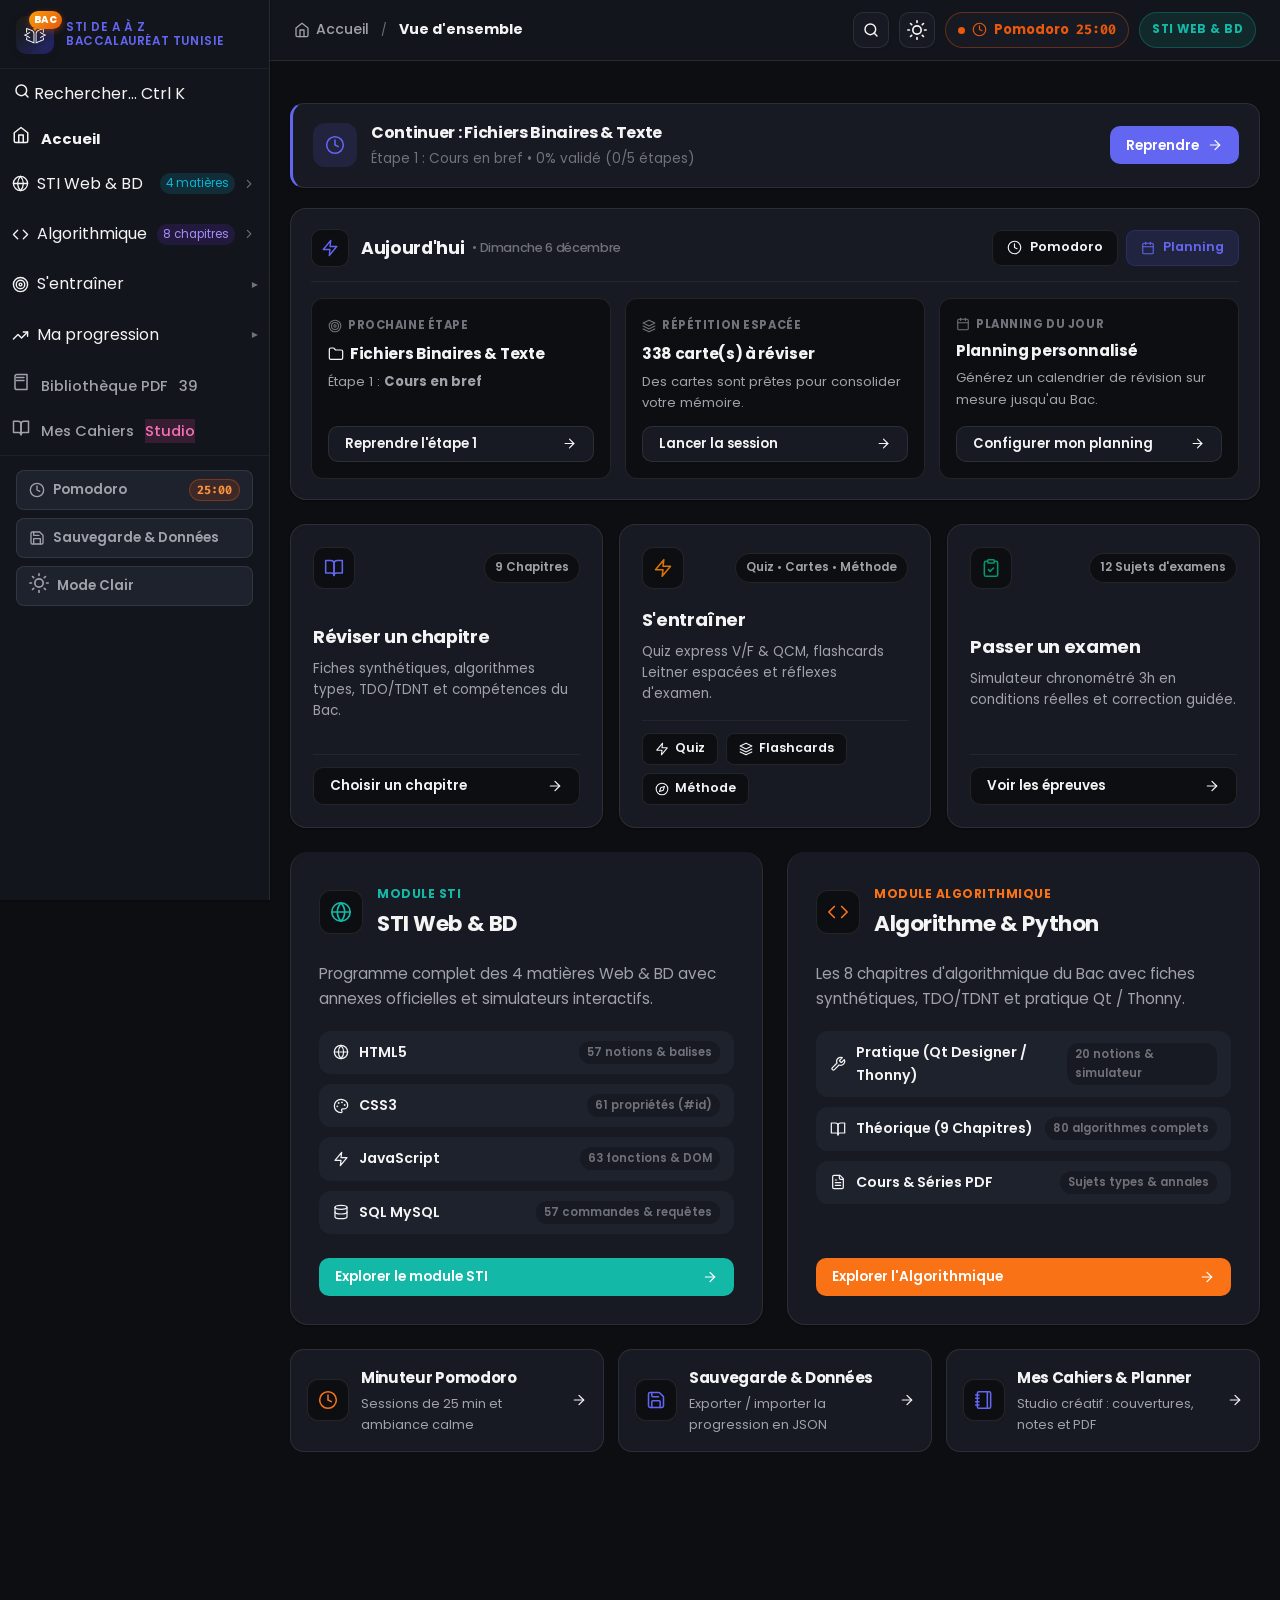
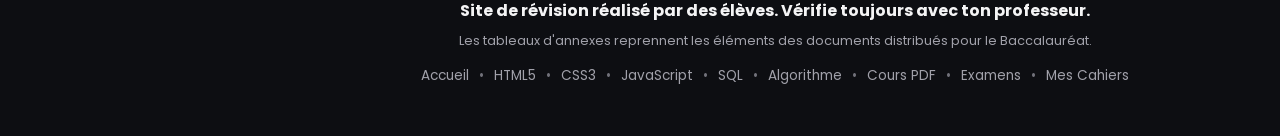
==== commit b776a41a: "UI/UX redesign: Poppins font, generated brand logo, unified Lucide icons & Pinterest editorial syste" ====
--- a/index.html
+++ b/index.html
@@ -1,4 +1,4 @@
-﻿<!DOCTYPE html>
+<!DOCTYPE html>
 <html lang="fr" data-theme="light">
 <head>
   <meta charset="UTF-8">
@@ -6,14 +6,14 @@
   <link rel="icon" type="image/svg+xml" href="favicon.svg">
   <link rel="manifest" href="manifest.webmanifest">
   <meta name="theme-color" content="#4F46E5">
-  <meta name="description" content="Site de rÃ©vision interactif complet pour le BaccalaurÃ©at Tunisie : STI (Web & BD : HTML5, CSS3, JS, SQL) et Algorithmique (Qt Designer, Thonny Python, 8 chapitres).">
-  <title>STI de A Ã  Z â€” Mode Ã‰tude Calme (STI & Algorithme Bac Info)</title>
+  <meta name="description" content="Site de révision interactif complet pour le Baccalauréat Tunisie : STI (Web & BD : HTML5, CSS3, JS, SQL) et Algorithmique (Qt Designer, Thonny Python, 8 chapitres).">
+  <title>STI de A à Z — Baccalauréat Tunisie (STI &amp; Algorithme)</title>
   <link rel="preconnect" href="https://fonts.googleapis.com">
   <link rel="preconnect" href="https://fonts.gstatic.com" crossorigin>
-  <link href="https://fonts.googleapis.com/css2?family=Inter:wght@400;500;600;700&family=Poppins:wght@500;600;700;800&family=Fira+Code:wght@400;500;600&family=Playfair+Display:ital,wght@0,600;0,700;1,600&family=Cormorant+Garamond:ital,wght@0,600;0,700;1,600&family=Dancing+Script:wght@600;700&family=Caveat:wght@600;700&family=DM+Sans:wght@400;500;700&family=Space+Grotesk:wght@500;700&family=Lora:ital,wght@0,400;0,600;1,400&family=Libre+Baskerville:ital,wght@0,400;0,700;1,400&family=Quicksand:wght@500;600;700&family=Patrick+Hand&family=Plus+Jakarta+Sans:wght@400;600;700&family=IBM+Plex+Sans:wght@400;600;700&display=swap" rel="stylesheet">
-  <link rel="stylesheet" href="style.css?v=43.0">
-  <link rel="stylesheet" href="notebooks.css?v=43.0">
-  <!-- INITIALISATION IMMÃ‰DIATE DU THÃˆME & TOGGLE SANS LATENCE -->
+  <link href="https://fonts.googleapis.com/css2?family=Poppins:wght@400;500;600;700;800&family=Fira+Code:wght@400;500;600&family=Playfair+Display:ital,wght@0,600;0,700;1,600&family=Cormorant+Garamond:ital,wght@0,600;0,700;1,600&family=Dancing+Script:wght@600;700&family=Caveat:wght@600;700&family=DM+Sans:wght@400;500;700&family=Space+Grotesk:wght@500;700&family=Lora:ital,wght@0,400;0,600;1,400&family=Libre+Baskerville:ital,wght@0,400;0,700;1,400&family=Quicksand:wght@500;600;700&family=Patrick+Hand&family=Plus+Jakarta+Sans:wght@400;600;700&family=IBM+Plex+Sans:wght@400;600;700&display=swap" rel="stylesheet">
+  <link rel="stylesheet" href="style.css?v=46.0">
+  <link rel="stylesheet" href="notebooks.css?v=46.0">
+  <!-- INITIALISATION IMMÉDIATE DU THÈME & TOGGLE SANS LATENCE -->
   <script>
     (function() {
       var savedTheme = localStorage.getItem('sti_theme') || 'dark';
@@ -27,11 +27,11 @@
       localStorage.setItem('sti_theme', newTheme);
 
       var metaTheme = document.querySelector('meta[name="theme-color"]');
-      if (metaTheme) metaTheme.setAttribute('content', newTheme === 'dark' ? '#0F172A' : '#4F46E5');
+      if (metaTheme) metaTheme.setAttribute('content', newTheme === 'dark' ? '#0D0E12' : '#4338CA');
 
       var isDark = (newTheme === 'dark');
-      var sunSvg = '<svg width="20" height="20" viewBox="0 0 24 24" fill="none" stroke="currentColor" stroke-width="2" stroke-linecap="round" stroke-linejoin="round"><circle cx="12" cy="12" r="5"/><path d="M12 1v2M12 21v2M4.22 4.22l1.42 1.42M18.36 18.36l1.42 1.42M1 12h2M21 12h2M4.22 19.78l1.42-1.42M18.36 5.64l1.42-1.42"/></svg>';
-      var moonSvg = '<svg width="20" height="20" viewBox="0 0 24 24" fill="none" stroke="currentColor" stroke-width="2" stroke-linecap="round" stroke-linejoin="round"><path d="M21 12.79A9 9 0 1111.21 3 7 7 0 0021 12.79z"/></svg>';
+      var sunSvg = '<svg class="ui-icon" width="18" height="18" viewBox="0 0 24 24" fill="none" stroke="currentColor" stroke-width="1.85" stroke-linecap="round" stroke-linejoin="round"><circle cx="12" cy="12" r="4"/><path d="M12 2v2"/><path d="M12 20v2"/><path d="m4.93 4.93 1.41 1.41"/><path d="m17.66 17.66 1.41 1.41"/><path d="M2 12h2"/><path d="M20 12h2"/><path d="m6.34 17.66-1.41 1.41"/><path d="m19.07 4.93-1.41 1.41"/></svg>';
+      var moonSvg = '<svg class="ui-icon" width="18" height="18" viewBox="0 0 24 24" fill="none" stroke="currentColor" stroke-width="1.85" stroke-linecap="round" stroke-linejoin="round"><path d="M12 3a6 6 0 0 0 9 9 9 9 0 1 1-9-9Z"/></svg>';
 
       var mBtn = document.getElementById('mobileThemeToggleBtn');
       if (mBtn) {
@@ -60,12 +60,12 @@
 <body>
 
   <!-- ==========================================
-       EN-TÃŠTE PRINCIPAL ET BARRE DE NAVIGATION
+       EN-TÊTE PRINCIPAL ET BARRE DE NAVIGATION
        ========================================== -->
   <!-- BARRE DE PROGRESSION DE LECTURE -->
   <div id="readingProgressBar" class="reading-progress-bar"></div>
 
-  <!-- EN-TÃŠTE MOBILE TOP (< 1024px) -->
+  <!-- EN-TÊTE MOBILE TOP (< 1024px) -->
   <header class="mobile-top-header" id="mobileTopHeader">
     <div class="mobile-header-inner">
       <div class="mobile-header-left">
@@ -78,12 +78,8 @@
       </div>
 
       <div class="mobile-brand" onclick="navigateToHash('#/')">
-        <svg class="mobile-brand-svg" width="28" height="28" viewBox="0 0 38 38" fill="none">
-          <rect width="38" height="38" rx="8" fill="url(#brandShieldGrad)"/>
-          <path d="M10 26V14C10 12.8954 10.8954 12 12 12H18C18.5523 12 19 12.4477 19 13V27C19 26.4477 18.5523 26 18 26H12C10.8954 26 10 26.8954 10 28V26Z" fill="white" fill-opacity="0.95"/>
-          <path d="M28 26V14C28 12.8954 27.1046 12 26 12H20C19.4477 12 19 12.4477 19 13V27C19 26.4477 19.4477 26 20 26H26C27.1046 26 28 26.8954 28 28V26Z" fill="#E0E7FF"/>
-        </svg>
-        <span class="mobile-brand-title" id="mobileBrandTitle">STI de A Ã  Z</span>
+        <img src="img/logo.png" alt="STI de A à Z" class="mobile-brand-logo-img">
+        <span class="mobile-brand-title" id="mobileBrandTitle">STI de A à Z</span>
         <span class="mobile-module-chip sti" id="mobileModuleChip">STI</span>
       </div>
 
@@ -91,7 +87,7 @@
         <button class="mobile-action-btn" onclick="openGlobalSearchModal()" title="Recherche (Ctrl+K)" aria-label="Recherche">
           <svg width="18" height="18" viewBox="0 0 24 24" fill="none" stroke="currentColor" stroke-width="2.2" stroke-linecap="round" stroke-linejoin="round"><circle cx="11" cy="11" r="8"></circle><line x1="21" y1="21" x2="16.65" y2="16.65"></line></svg>
         </button>
-        <button class="mobile-action-btn" id="mobileThemeToggleBtn" onclick="toggleThemeMode()" title="Changer de thÃ¨me" aria-label="Changer de thÃ¨me">
+        <button class="mobile-action-btn" id="mobileThemeToggleBtn" onclick="toggleThemeMode()" title="Changer de thème" aria-label="Changer de thème">
           <svg width="18" height="18" viewBox="0 0 24 24" fill="none" stroke="currentColor" stroke-width="2" stroke-linecap="round" stroke-linejoin="round"><path d="M21 12.79A9 9 0 1111.21 3 7 7 0 0021 12.79z"/></svg>
         </button>
         <script>
@@ -111,44 +107,31 @@
   <div class="sidebar-backdrop" id="sidebarBackdrop" onclick="toggleSidebarDrawer(false)"></div>
 
   <div class="app-shell">
-    <!-- BARRE LATÃ‰RALE FIXE (DESKTOP) & TIROIR MOBILE -->
+    <!-- BARRE LATÉRALE FIXE (DESKTOP) & TIROIR MOBILE -->
     <aside class="app-sidebar" id="appSidebar">
-      <!-- 1. En-tÃªte de marque -->
+      <!-- 1. En-tête de marque -->
       <div class="sidebar-brand-header">
         <div class="sidebar-brand-logo" onclick="switchView('home')">
           <div class="brand-emblem-wrap">
-            <svg class="brand-emblem-svg" width="38" height="38" viewBox="0 0 38 38" fill="none" xmlns="http://www.w3.org/2000/svg">
-              <defs>
-                <linearGradient id="brandShieldGrad" x1="0" y1="0" x2="38" y2="38" gradientUnits="userSpaceOnUse">
-                  <stop stop-color="#4F46E5"/>
-                  <stop offset="0.5" stop-color="#06B6D4"/>
-                  <stop offset="1" stop-color="#10B981"/>
-                </linearGradient>
-              </defs>
-              <rect width="38" height="38" rx="10" fill="url(#brandShieldGrad)"/>
-              <path d="M10 26V14C10 12.8954 10.8954 12 12 12H18C18.5523 12 19 12.4477 19 13V27C19 26.4477 18.5523 26 18 26H12C10.8954 26 10 26.8954 10 28V26Z" fill="white" fill-opacity="0.95"/>
-              <path d="M28 26V14C28 12.8954 27.1046 12 26 12H20C19.4477 12 19 12.4477 19 13V27C19 26.4477 19.4477 26 20 26H26C27.1046 26 28 26.8954 28 28V26Z" fill="#E0E7FF"/>
-              <path d="M13.5 16.5L11.5 18.5L13.5 20.5" stroke="#4F46E5" stroke-width="1.8" stroke-linecap="round" stroke-linejoin="round"/>
-              <path d="M24.5 16.5L26.5 18.5L24.5 20.5" stroke="#059669" stroke-width="1.8" stroke-linecap="round" stroke-linejoin="round"/>
-            </svg>
+            <img src="img/logo.png" alt="STI de A à Z" class="brand-logo-img">
             <span class="brand-badge-pill">BAC</span>
           </div>
           <div class="sidebar-brand-text">
-            <span class="brand-title">STI de A Ã  Z</span>
-            <span class="brand-sub">BaccalaurÃ©at Tunisie â€¢ Ã‰tude Calme</span>
-          </div>
-        </div>
-        <button class="sidebar-close-btn" onclick="toggleSidebarDrawer(false)" aria-label="Fermer le menu">âœ•</button>
+            <span class="brand-title">STI de A à Z</span>
+            <span class="brand-sub">Baccalauréat Tunisie</span>
+          </div>
+        </div>
+        <button class="sidebar-close-btn" onclick="toggleSidebarDrawer(false)" aria-label="Fermer le menu"><i data-icon="x" data-size="18"></i></button>
       </div>
 
-      <!-- 2. DÃ©clencheur Recherche Globale Spotlight (Ctrl+K) -->
+      <!-- 2. Déclencheur Recherche Globale Spotlight (Ctrl+K) -->
       <div class="sidebar-search-trigger" onclick="openGlobalSearchModal()" style="margin: 12px 14px 10px 14px;">
         <span class="search-icon"><svg width="16" height="16" viewBox="0 0 24 24" fill="none" stroke="currentColor" stroke-width="2.2" stroke-linecap="round" stroke-linejoin="round"><circle cx="11" cy="11" r="8"></circle><line x1="21" y1="21" x2="16.65" y2="16.65"></line></svg></span>
         <span class="search-text">Rechercher...</span>
         <span class="search-kbd" id="sidebarSearchKbd">Ctrl K</span>
       </div>
 
-      <!-- 3. Navigation Subject-First (7 Ã©lÃ©ments de premier niveau) -->
+      <!-- 3. Navigation Subject-First (7 éléments de premier niveau) -->
       <nav class="sidebar-nav-scroll" id="sidebarNavScroll">
         <!-- 1. ACCUEIL -->
         <a class="sidebar-link active" data-view="home" onclick="switchView('home')" title="Accueil">
@@ -162,12 +145,12 @@
         <div class="sidebar-group collapsible-group collapsed" id="sidebarGroupSti">
           <div class="sidebar-group-header" onclick="toggleSidebarGroup('sidebarGroupSti')" title="Ouvrir le module STI Web & BD">
             <span class="group-title" style="display:flex; align-items:center; gap:8px;">
-              <span>ðŸŒ</span>
+              <i data-icon="globe" data-size="17"></i>
               <span>STI Web &amp; BD</span>
             </span>
             <div style="display:flex; align-items:center; gap:8px;">
-              <span class="nav-progress-pill" id="sideProgSti" style="font-size:0.72rem; padding:1px 6px; border-radius:10px; background:rgba(6,182,212,0.15); color:#06b6d4;">4 matiÃ¨res</span>
-              <span class="group-chevron">â–¾</span>
+              <span class="nav-progress-pill" id="sideProgSti" style="font-size:0.72rem; padding:1px 6px; border-radius:10px; background:rgba(6,182,212,0.15); color:#06b6d4;">4 matières</span>
+              <span class="group-chevron"><i data-icon="chevron-down" data-size="14"></i></span>
             </div>
           </div>
           <div class="sidebar-group-links">
@@ -198,39 +181,39 @@
         <div class="sidebar-group collapsible-group collapsed" id="sidebarGroupAlgo">
           <div class="sidebar-group-header" onclick="toggleSidebarGroup('sidebarGroupAlgo')" title="Ouvrir le module Algorithmique">
             <span class="group-title" style="display:flex; align-items:center; gap:8px;">
-              <span>ðŸ</span>
+              <i data-icon="code" data-size="17"></i>
               <span>Algorithmique</span>
             </span>
             <div style="display:flex; align-items:center; gap:8px;">
               <span class="nav-progress-pill" id="sideProgAlgo" style="font-size:0.72rem; padding:1px 6px; border-radius:10px; background:rgba(124,58,237,0.15); color:#a78bfa;">8 chapitres</span>
-              <span class="group-chevron">â–¾</span>
+              <span class="group-chevron"><i data-icon="chevron-down" data-size="14"></i></span>
             </div>
           </div>
           <div class="sidebar-group-links">
-            <a class="sidebar-link" data-view="algo-theorique" onclick="switchView('algo-theorique')" title="ThÃ©orique">
+            <a class="sidebar-link" data-view="algo-theorique" onclick="switchView('algo-theorique')" title="Théorique">
               <span class="nav-bullet" style="background:#7c3aed;"></span>
-              <span class="nav-label">ThÃ©orique (Chapitres)</span>
+              <span class="nav-label">Théorique (Chapitres)</span>
               <span class="nav-count" id="sideBadgeTheorique">80</span>
             </a>
             <!-- Sub-tree des chapitres avec progression SVG -->
             <div class="sidebar-chapters-subnav" id="sidebarChaptersSubnav"></div>
             <a class="sidebar-link" data-view="algo-pratique" onclick="switchView('algo-pratique')" title="Pratique (Qt & Python)">
               <span class="nav-bullet" style="background:#10b981;"></span>
-              <span class="nav-label">Pratique Qt âž” Thonny</span>
+              <span class="nav-label">Pratique Qt / Thonny</span>
               <span class="nav-count" id="sideBadgeQt">20</span>
             </a>
           </div>
         </div>
 
-        <!-- 4. S'ENTRAÃŽNER (COLLAPSIBLE ACCORDION) -->
+        <!-- 4. S'ENTRAÎNER (COLLAPSIBLE ACCORDION) -->
         <div class="sidebar-group collapsible-group collapsed" id="sidebarGroupTrain">
-          <div class="sidebar-group-header" onclick="toggleSidebarGroup('sidebarGroupTrain')" title="Ouvrir les outils d'entraÃ®nement">
+          <div class="sidebar-group-header" onclick="toggleSidebarGroup('sidebarGroupTrain')" title="Ouvrir les outils d'entraînement">
             <span class="group-title" style="display:flex; align-items:center; gap:8px;">
               <svg width="17" height="17" viewBox="0 0 24 24" fill="none" stroke="currentColor" stroke-width="2" stroke-linecap="round" stroke-linejoin="round"><circle cx="12" cy="12" r="10"/><circle cx="12" cy="12" r="6"/><circle cx="12" cy="12" r="2"/></svg>
-              <span>S'entraÃ®ner</span>
+              <span>S'entraîner</span>
             </span>
             <div style="display:flex; align-items:center; gap:8px;">
-              <span class="group-chevron">â–¾</span>
+              <span class="group-chevron">▾</span>
             </div>
           </div>
           <div class="sidebar-group-links">
@@ -239,7 +222,7 @@
               <span class="nav-label">Quiz</span>
               <span class="nav-count" id="sideBadgeQuiz">80</span>
             </a>
-            <a class="sidebar-link" data-view="revision-cartes" onclick="navigateToHash('#/revision/cartes')" title="Cartes mÃ©moire Leitner">
+            <a class="sidebar-link" data-view="revision-cartes" onclick="navigateToHash('#/revision/cartes')" title="Cartes mémoire Leitner">
               <span class="nav-icon"><svg width="16" height="16" viewBox="0 0 24 24" fill="none" stroke="currentColor" stroke-width="2" stroke-linecap="round" stroke-linejoin="round"><polygon points="12 2 2 7 12 12 22 7 12 2"/><polyline points="2 17 12 22 22 17"/><polyline points="2 12 12 17 22 12"/></svg></span>
               <span class="nav-label">Flashcards</span>
               <span class="nav-count" id="sideBadgeCartes" style="background: rgba(56, 189, 248, 0.15); color: #38bdf8;">Box 1</span>
@@ -249,9 +232,9 @@
               <span class="nav-label">Examens</span>
               <span class="nav-count" id="sideBadgeExamens">11</span>
             </a>
-            <a class="sidebar-link" data-view="methode" onclick="switchView('methode')" title="MÃ©thode, RÃ©flexes & PiÃ¨ges">
+            <a class="sidebar-link" data-view="methode" onclick="switchView('methode')" title="Méthode, Réflexes & Pièges">
               <span class="nav-icon"><svg width="16" height="16" viewBox="0 0 24 24" fill="none" stroke="currentColor" stroke-width="2" stroke-linecap="round" stroke-linejoin="round"><circle cx="12" cy="12" r="10"/><polygon points="16.24 7.76 14.12 14.12 7.76 16.24 9.88 9.88 16.24 7.76"/></svg></span>
-              <span class="nav-label">MÃ©thode</span>
+              <span class="nav-label">Méthode</span>
               <span class="nav-count" id="sideBadgeMethodes">7</span>
             </a>
           </div>
@@ -265,33 +248,33 @@
               <span>Ma progression</span>
             </span>
             <div style="display:flex; align-items:center; gap:8px;">
-              <span class="group-chevron">â–¾</span>
+              <span class="group-chevron">▾</span>
             </div>
           </div>
           <div class="sidebar-group-links">
-            <a class="sidebar-link" data-view="revision" onclick="navigateToHash('#/revision')" title="Mon espace de rÃ©vision personnalisÃ©">
+            <a class="sidebar-link" data-view="revision" onclick="navigateToHash('#/revision')" title="Mon espace de révision personnalisé">
               <span class="nav-icon"><svg width="16" height="16" viewBox="0 0 24 24" fill="none" stroke="currentColor" stroke-width="2" stroke-linecap="round" stroke-linejoin="round"><polygon points="12 2 15.09 8.26 22 9.27 17 14.14 18.18 21.02 12 17.77 5.82 21.02 7 14.14 2 9.27 8.91 8.26 12 2"/></svg></span>
-              <span class="nav-label">Ma rÃ©vision</span>
+              <span class="nav-label">Ma révision</span>
               <span class="nav-count" id="sideBadgeRevision" style="background: rgba(245, 158, 11, 0.2); color: #fbbf24; border: 1px solid rgba(245, 158, 11, 0.4); display: none;">0</span>
             </a>
-            <a class="sidebar-link" data-view="revision-plan" onclick="navigateToHash('#/revision/plan')" title="Planning de rÃ©vision Bac">
+            <a class="sidebar-link" data-view="revision-plan" onclick="navigateToHash('#/revision/plan')" title="Planning de révision Bac">
               <span class="nav-icon"><svg width="16" height="16" viewBox="0 0 24 24" fill="none" stroke="currentColor" stroke-width="2" stroke-linecap="round" stroke-linejoin="round"><rect width="18" height="18" x="3" y="4" rx="2" ry="2"/><line x1="16" x2="16" y1="2" y2="6"/><line x1="8" x2="8" y1="2" y2="6"/><line x1="3" x2="21" y1="10" y2="10"/></svg></span>
               <span class="nav-label">Planning</span>
             </a>
           </div>
         </div>
 
-        <!-- 6. BIBLIOTHÃˆQUE PDF -->
-        <a class="sidebar-link" data-view="lessons" onclick="switchView('lessons')" title="BibliothÃ¨que numÃ©rique PDF">
+        <!-- 6. BIBLIOTHÈQUE PDF -->
+        <a class="sidebar-link" data-view="lessons" onclick="switchView('lessons')" title="Bibliothèque numérique PDF">
           <span class="nav-icon">
             <svg width="18" height="18" viewBox="0 0 24 24" fill="none" stroke="currentColor" stroke-width="2" stroke-linecap="round" stroke-linejoin="round"><path d="M4 19.5v-15A2.5 2.5 0 0 1 6.5 2H20v20H6.5a2.5 2.5 0 0 1-2.5-2.5Z"/><path d="M6 6h10M6 10h10"/></svg>
           </span>
-          <span class="nav-label">BibliothÃ¨que PDF</span>
+          <span class="nav-label">Bibliothèque PDF</span>
           <span class="nav-count" id="sideBadgeLessons">47</span>
         </a>
 
-        <!-- 7. CAHIERS NUMÃ‰RIQUES PERSONNELS (STUDIO CANVA) -->
-        <a class="sidebar-link" data-view="notebooks" onclick="navigateToHash('#/cahiers')" title="CrÃ©er et personnaliser mes cahiers numÃ©riques">
+        <!-- 7. CAHIERS NUMÉRIQUES PERSONNELS (STUDIO CANVA) -->
+        <a class="sidebar-link" data-view="notebooks" onclick="navigateToHash('#/cahiers')" title="Créer et personnaliser mes cahiers numériques">
           <span class="nav-icon">
             <svg width="18" height="18" viewBox="0 0 24 24" fill="none" stroke="currentColor" stroke-width="2" stroke-linecap="round" stroke-linejoin="round"><path d="M2 3h6a4 4 0 0 1 4 4v14a3 3 0 0 0-3-3H2z"/><path d="M22 3h-6a4 4 0 0 0-4 4v14a3 3 0 0 1 3-3h7z"/></svg>
           </span>
@@ -300,7 +283,7 @@
         </a>
       </nav>
 
-      <!-- 7. PIED DE BARRE LATÃ‰RALE (OUTILS : POMODORO Â· SAUVEGARDE Â· THÃˆME) -->
+      <!-- 7. PIED DE BARRE LATÉRALE (OUTILS : POMODORO · SAUVEGARDE · THÈME) -->
       <div class="sidebar-footer">
         <button type="button" class="sidebar-footer-btn" onclick="PomodoroEngine.openDrawer()" title="Ouvrir le Minuteur Pomodoro & Musique">
           <span style="display:flex; align-items:center; gap:8px;">
@@ -309,15 +292,15 @@
           </span>
           <span class="pomodoro-nav-badge" id="sidebarPomodoroTimerDisplay">25:00</span>
         </button>
-        <button type="button" class="sidebar-footer-btn" onclick="openDataBackupModal()" title="Sauvegarder ou restaurer mes donnÃ©es de rÃ©vision">
+        <button type="button" class="sidebar-footer-btn" onclick="openDataBackupModal()" title="Sauvegarder ou restaurer mes données de révision">
           <span style="display:flex; align-items:center; gap:8px;">
             <svg width="16" height="16" viewBox="0 0 24 24" fill="none" stroke="currentColor" stroke-width="2" stroke-linecap="round" stroke-linejoin="round"><path d="M19 21H5a2 2 0 0 1-2-2V5a2 2 0 0 1 2-2h11l5 5v11a2 2 0 0 1-2 2z"/><polyline points="17 21 17 13 7 13 7 21"/><polyline points="7 3 7 8 15 8"/></svg>
-            <span class="footer-text">Sauvegarde &amp; DonnÃ©es</span>
+            <span class="footer-text">Sauvegarde &amp; Données</span>
           </span>
         </button>
-        <button type="button" class="sidebar-footer-btn" id="sidebarThemeBtn" onclick="toggleThemeMode()" title="Changer de thÃ¨me (Clair / Sombre)">
+        <button type="button" class="sidebar-footer-btn" id="sidebarThemeBtn" onclick="toggleThemeMode()" title="Changer de thème (Clair / Sombre)">
           <span style="display:flex; align-items:center; gap:8px;">
-            <span class="footer-icon">ðŸŒ™</span>
+            <span class="footer-icon"><i data-icon="moon" data-size="16"></i></span>
             <span class="footer-text">Mode Sombre</span>
           </span>
         </button>
@@ -329,7 +312,7 @@
       <!-- FIL D'ARIANE DYNAMIQUE (BREADCRUMB DESKTOP) -->
       <nav class="page-breadcrumb-bar" id="appBreadcrumbBar" aria-label="Fil d'Ariane">
         <div class="breadcrumb-trail">
-          <button type="button" class="breadcrumb-back-arrow" id="breadcrumbBackBtn" onclick="handleAppBack()" aria-label="Retour" title="Page prÃ©cÃ©dente" style="display:none;">
+          <button type="button" class="breadcrumb-back-arrow" id="breadcrumbBackBtn" onclick="handleAppBack()" aria-label="Retour" title="Page précédente" style="display:none;">
             <svg width="16" height="16" viewBox="0 0 24 24" fill="none" stroke="currentColor" stroke-width="2.3" stroke-linecap="round" stroke-linejoin="round"><path d="M19 12H5M12 19l-7-7 7-7"/></svg>
           </button>
           <a onclick="navigateToHash('#/')" class="breadcrumb-root-link" title="Accueil">
@@ -343,7 +326,7 @@
           <button class="topbar-action-btn" onclick="openGlobalSearchModal()" title="Rechercher une notion (Ctrl+K)" aria-label="Recherche">
             <svg width="16" height="16" viewBox="0 0 24 24" fill="none" stroke="currentColor" stroke-width="2.2" stroke-linecap="round" stroke-linejoin="round"><circle cx="11" cy="11" r="8"></circle><line x1="21" y1="21" x2="16.65" y2="16.65"></line></svg>
           </button>
-          <button class="topbar-action-btn" id="desktopThemeToggleBtn" onclick="toggleThemeMode()" title="Changer de thÃ¨me" aria-label="Changer de thÃ¨me">
+          <button class="topbar-action-btn" id="desktopThemeToggleBtn" onclick="toggleThemeMode()" title="Changer de thème" aria-label="Changer de thème">
             <svg width="16" height="16" viewBox="0 0 24 24" fill="none" stroke="currentColor" stroke-width="2" stroke-linecap="round" stroke-linejoin="round"><path d="M21 12.79A9 9 0 1111.21 3 7 7 0 0021 12.79z"/></svg>
           </button>
           <script>
@@ -357,7 +340,7 @@
           </script>
           <button class="breadcrumb-pomodoro-btn" id="breadcrumbPomodoroBtn" onclick="PomodoroEngine.openDrawer()" title="Ouvrir le Minuteur Pomodoro (25/50 min) & Musique YouTube">
             <span class="pomo-pulse-dot"></span>
-            <span class="pomo-btn-icon">â±ï¸</span>
+            <span class="pomo-btn-icon"><i data-icon="clock" data-size="15"></i></span>
             <span class="pomo-btn-label">Pomodoro</span>
             <span class="pomo-btn-timer" id="breadcrumbPomodoroTime">25:00</span>
           </button>
@@ -372,98 +355,78 @@
     <section id="view-home" class="view-section active">
       <div class="container">
         
-        <!-- 1. CARTE "CONTINUER OÃ™ J'AI ARRÃŠTÃ‰" (AFFICHÃ‰E UNIQUEMENT S'IL Y A UN HISTORIQUE) -->
+        <!-- 1. CARTE "CONTINUER OÙ J'AI ARRÊTÉ" (AFFICHÉE UNIQUEMENT S'IL Y A UN HISTORIQUE) -->
         <div class="resume-study-card" id="resumeStudyCard" style="display: none; margin: 18px 0 20px 0;">
           <div class="resume-left">
-            <div class="resume-icon-box">â±ï¸</div>
+            <div class="resume-icon-box"><i data-icon="clock" data-size="20"></i></div>
             <div class="resume-info">
-              <h4 id="resumeStudyTitle">Continuer votre rÃ©vision</h4>
-              <p id="resumeStudySubtitle">DerniÃ¨re consultation enregistrÃ©e â€¢ Cliquez pour reprendre</p>
+              <h4 id="resumeStudyTitle">Continuer votre révision</h4>
+              <p id="resumeStudySubtitle">Dernière consultation enregistrée • Cliquez pour reprendre</p>
             </div>
           </div>
           <button class="resume-cta-btn" id="resumeStudyBtn" onclick="resumeLastStudySession()">
             <span>Reprendre</span>
-            <span>â†’</span>
+            <i data-icon="arrow-right" data-size="16"></i>
           </button>
         </div>
 
-        <!-- 2. BANDEAU "AUJOURD'HUI" (COMPTE Ã€ REBOURS BAC, FLASHCARDS DUES, PROCHAINE Ã‰TAPE) -->
+        <!-- 2. BANDEAU "AUJOURD'HUI" (COMPTE À REBOURS BAC, FLASHCARDS DUES, PROCHAINE ÉTAPE) -->
         <div class="home-today-container" id="homeTodayBlock" style="margin-bottom: 24px;">
           <!-- Rempli dynamiquement par renderHomeTodaySection() -->
         </div>
 
-        <!-- 3. LES 3 GRANDS ACCÃˆS D'ACTION -->
-        <div class="home-trio-actions-grid" style="display: grid; grid-template-columns: repeat(auto-fit, minmax(280px, 1fr)); gap: 16px; margin-bottom: 24px;">
-          <!-- BOUTON 1 : JE RÃ‰VISE UN CHAPITRE -->
-          <div class="home-trio-card card-revision-ch" onclick="navigateToHash('#/algo/carte')" style="cursor: pointer; background: var(--surface-bg); border: 1px solid var(--border-color); border-radius: 14px; padding: 20px; transition: transform 0.2s, border-color 0.2s, box-shadow 0.2s; position: relative; overflow: hidden; display: flex; flex-direction: column; justify-content: space-between;">
-            <div style="display: flex; align-items: flex-start; justify-content: space-between; gap: 12px; margin-bottom: 12px;">
-              <div style="font-size: 2rem; background: rgba(56, 189, 248, 0.12); width: 52px; height: 52px; border-radius: 12px; display: flex; align-items: center; justify-content: center;">
-                ðŸ“–
-              </div>
-              <span style="font-size: 0.78rem; font-weight: 800; color: #38bdf8; background: rgba(56, 189, 248, 0.15); border: 1px solid rgba(56, 189, 248, 0.3); padding: 3px 10px; border-radius: 20px;" id="homeChBadgeCount">
-                8 Chapitres
+        <!-- 3. LES 3 GRANDS ACCÈS D'ACTION -->
+        <div class="home-trio-actions-grid">
+          <!-- BOUTON 1 : JE RÉVISE UN CHAPITRE -->
+          <div class="home-trio-card card-revision-ch" onclick="navigateToHash('#/algo/carte')">
+            <div class="home-trio-top">
+              <div class="home-trio-icon"><i data-icon="book-open" data-size="20"></i></div>
+              <span class="home-trio-pill" id="homeChBadgeCount">8 Chapitres</span>
+            </div>
+            <div>
+              <h3 class="home-trio-title">Réviser un chapitre</h3>
+              <p class="home-trio-desc">Fiches synthétiques, algorithmes types, TDO/TDNT et compétences du Bac.</p>
+            </div>
+            <div class="home-trio-footer">
+              <span class="home-card-cta">
+                <span>Choisir un chapitre</span>
+                <i data-icon="arrow-right" data-size="16"></i>
               </span>
             </div>
+          </div>
+
+          <!-- BOUTON 2 : JE M'ENTRAÎNE -->
+          <div class="home-trio-card card-train" onclick="navigateToHash('#/algo/quiz')">
+            <div class="home-trio-top">
+              <div class="home-trio-icon"><i data-icon="zap" data-size="20"></i></div>
+              <span class="home-trio-pill">Quiz • Cartes • Méthode</span>
+            </div>
             <div>
-              <h3 style="margin: 0 0 6px 0; font-size: 1.25rem; font-weight: 800; color: var(--text-primary);">
-                Je rÃ©vise un chapitre
-              </h3>
-              <p style="margin: 0; font-size: 0.86rem; color: var(--text-secondary); line-height: 1.5;">
-                Fiches de cours synthÃ©tiques, algorithmes types, TDO/TDNT et compÃ©tences du Bac.
-              </p>
-            </div>
-            <div style="margin-top: 16px; display: flex; align-items: center; justify-content: space-between; color: #38bdf8; font-weight: 700; font-size: 0.88rem;">
-              <span>Choisir un chapitre</span>
-              <span style="font-size: 1.1rem;">â†’</span>
-            </div>
-          </div>
-
-          <!-- BOUTON 2 : JE M'ENTRAÃŽNE -->
-          <div class="home-trio-card card-train" onclick="navigateToHash('#/algo/quiz')" style="cursor: pointer; background: var(--surface-bg); border: 1px solid var(--border-color); border-radius: 14px; padding: 20px; transition: transform 0.2s, border-color 0.2s, box-shadow 0.2s; position: relative; overflow: hidden; display: flex; flex-direction: column; justify-content: space-between;">
-            <div style="display: flex; align-items: flex-start; justify-content: space-between; gap: 12px; margin-bottom: 12px;">
-              <div style="font-size: 2rem; background: rgba(245, 158, 11, 0.12); width: 52px; height: 52px; border-radius: 12px; display: flex; align-items: center; justify-content: center;">
-                âš¡
-              </div>
-              <span style="font-size: 0.78rem; font-weight: 800; color: #f59e0b; background: rgba(245, 158, 11, 0.15); border: 1px solid rgba(245, 158, 11, 0.3); padding: 3px 10px; border-radius: 20px;">
-                Quiz â€¢ Cartes â€¢ MÃ©thode
+              <h3 class="home-trio-title">S'entraîner</h3>
+              <p class="home-trio-desc">Quiz express V/F &amp; QCM, flashcards Leitner espacées et réflexes d'examen.</p>
+            </div>
+            <div class="home-trio-footer">
+              <a href="#/algo/quiz" onclick="event.stopPropagation(); navigateToHash('#/algo/quiz')" class="home-quick-pill"><i data-icon="zap" data-size="14"></i><span>Quiz</span></a>
+              <a href="#/revision/cartes" onclick="event.stopPropagation(); navigateToHash('#/revision/cartes')" class="home-quick-pill"><i data-icon="layers" data-size="14"></i><span>Flashcards</span></a>
+              <a href="#/methode" onclick="event.stopPropagation(); navigateToHash('#/methode')" class="home-quick-pill"><i data-icon="compass" data-size="14"></i><span>Méthode</span></a>
+            </div>
+          </div>
+
+          <!-- BOUTON 3 : JE PASSE UN EXAMEN -->
+          <div class="home-trio-card card-exam" onclick="navigateToHash('#/examens')">
+            <div class="home-trio-top">
+              <div class="home-trio-icon"><i data-icon="clipboard" data-size="20"></i></div>
+              <span class="home-trio-pill" id="homeExamCountBadge">11 Sujets d'examens</span>
+            </div>
+            <div>
+              <h3 class="home-trio-title">Passer un examen</h3>
+              <p class="home-trio-desc">Simulateur chronométré 3h en conditions réelles et correction guidée.</p>
+            </div>
+            <div class="home-trio-footer">
+              <span class="home-card-cta">
+                <span>Voir les épreuves</span>
+                <i data-icon="arrow-right" data-size="16"></i>
               </span>
-            </div>
-            <div>
-              <h3 style="margin: 0 0 6px 0; font-size: 1.25rem; font-weight: 800; color: var(--text-primary);">
-                Je m'entraÃ®ne
-              </h3>
-              <p style="margin: 0; font-size: 0.86rem; color: var(--text-secondary); line-height: 1.5;">
-                Quiz express V/F &amp; QCM, flashcards Leitner espacÃ©es et rÃ©flexes d'examen.
-              </p>
-            </div>
-            <div style="margin-top: 16px; display: flex; align-items: center; gap: 8px; flex-wrap: wrap;">
-              <a href="#/algo/quiz" onclick="event.stopPropagation(); navigateToHash('#/algo/quiz')" style="padding: 4px 10px; border-radius: 6px; background: rgba(245, 158, 11, 0.15); color: #f59e0b; font-size: 0.76rem; font-weight: 700; text-decoration: none;">âš¡ Quiz</a>
-              <a href="#/revision/cartes" onclick="event.stopPropagation(); navigateToHash('#/revision/cartes')" style="padding: 4px 10px; border-radius: 6px; background: rgba(168, 85, 247, 0.15); color: #c084fc; font-size: 0.76rem; font-weight: 700; text-decoration: none;">ðŸ—‚ï¸ Flashcards</a>
-              <a href="#/methode" onclick="event.stopPropagation(); navigateToHash('#/methode')" style="padding: 4px 10px; border-radius: 6px; background: rgba(16, 185, 129, 0.15); color: #10b981; font-size: 0.76rem; font-weight: 700; text-decoration: none;">ðŸ’¡ MÃ©thode</a>
-            </div>
-          </div>
-
-          <!-- BOUTON 3 : JE PASSE UN EXAMEN -->
-          <div class="home-trio-card card-exam" onclick="navigateToHash('#/examens')" style="cursor: pointer; background: var(--surface-bg); border: 1px solid var(--border-color); border-radius: 14px; padding: 20px; transition: transform 0.2s, border-color 0.2s, box-shadow 0.2s; position: relative; overflow: hidden; display: flex; flex-direction: column; justify-content: space-between;">
-            <div style="display: flex; align-items: flex-start; justify-content: space-between; gap: 12px; margin-bottom: 12px;">
-              <div style="font-size: 2rem; background: rgba(16, 185, 129, 0.12); width: 52px; height: 52px; border-radius: 12px; display: flex; align-items: center; justify-content: center;">
-                ðŸ“‹
-              </div>
-              <span style="font-size: 0.78rem; font-weight: 800; color: #10b981; background: rgba(16, 185, 129, 0.15); border: 1px solid rgba(16, 185, 129, 0.3); padding: 3px 10px; border-radius: 20px;" id="homeExamCountBadge">
-                11 Sujets d'examens
-              </span>
-            </div>
-            <div>
-              <h3 style="margin: 0 0 6px 0; font-size: 1.25rem; font-weight: 800; color: var(--text-primary);">
-                Je passe un examen
-              </h3>
-              <p style="margin: 0; font-size: 0.86rem; color: var(--text-secondary); line-height: 1.5;">
-                Simulateur en conditions rÃ©elles, dÃ©compte 3h, mode plein Ã©cran et correction guidÃ©e.
-              </p>
-            </div>
-            <div style="margin-top: 16px; display: flex; align-items: center; justify-content: space-between; color: #10b981; font-weight: 700; font-size: 0.88rem;">
-              <span>Voir les Ã©preuves du Bac</span>
-              <span style="font-size: 1.1rem;">â†’</span>
             </div>
           </div>
         </div>
@@ -474,131 +437,131 @@
           <!-- GRAND BLOC 1 : STI WEB & BD -->
           <div class="big-module-card sti" onclick="switchView('html')">
             <div class="big-module-card-header">
-              <div class="big-module-icon">ðŸŒ</div>
+              <div class="big-module-icon"><i data-icon="globe" data-size="22"></i></div>
               <div>
                 <span class="big-module-badge">Module STI</span>
                 <h3>STI Web &amp; BD</h3>
               </div>
             </div>
             <p class="big-module-desc">
-              Programme complet des 4 matiÃ¨res Web &amp; BD avec annexes officielles et simulateurs interactifs.
+              Programme complet des 4 matières Web &amp; BD avec annexes officielles et simulateurs interactifs.
             </p>
             <ul class="big-module-topics-list">
               <li class="big-module-topic-item" onclick="event.stopPropagation(); switchView('html')">
                 <div class="big-module-topic-name">
-                  <span>ðŸŒ</span>
+                  <i data-icon="globe" data-size="16"></i>
                   <span>HTML5</span>
                 </div>
                 <span class="big-module-topic-badge" id="homeHtmlBadge">57 notions &amp; balises</span>
               </li>
               <li class="big-module-topic-item" onclick="event.stopPropagation(); switchView('css')">
                 <div class="big-module-topic-name">
-                  <span>ðŸŽ¨</span>
+                  <i data-icon="palette" data-size="16"></i>
                   <span>CSS3</span>
                 </div>
-                <span class="big-module-topic-badge" id="homeCssBadge">61 propriÃ©tÃ©s (#id)</span>
+                <span class="big-module-topic-badge" id="homeCssBadge">61 propriétés (#id)</span>
               </li>
               <li class="big-module-topic-item" onclick="event.stopPropagation(); switchView('js')">
                 <div class="big-module-topic-name">
-                  <span>âš¡</span>
+                  <i data-icon="zap" data-size="16"></i>
                   <span>JavaScript</span>
                 </div>
                 <span class="big-module-topic-badge" id="homeJsBadge">63 fonctions &amp; DOM</span>
               </li>
               <li class="big-module-topic-item" onclick="event.stopPropagation(); switchView('sql')">
                 <div class="big-module-topic-name">
-                  <span>ðŸ—„ï¸</span>
+                  <i data-icon="database" data-size="16"></i>
                   <span>SQL MySQL</span>
                 </div>
-                <span class="big-module-topic-badge" id="homeSqlBadge">57 commandes &amp; requÃªtes</span>
+                <span class="big-module-topic-badge" id="homeSqlBadge">57 commandes &amp; requêtes</span>
               </li>
             </ul>
             <button class="big-module-cta-btn" onclick="event.stopPropagation(); switchView('html')">
               <span>Explorer le module STI</span>
-              <span>â†’</span>
+              <i data-icon="arrow-right" data-size="16"></i>
             </button>
           </div>
 
           <!-- GRAND BLOC 2 : ALGORITHME & PROGRAMMATION -->
           <div class="big-module-card algo" onclick="switchView('algo-pratique')">
             <div class="big-module-card-header">
-              <div class="big-module-icon">ðŸ</div>
+              <div class="big-module-icon"><i data-icon="code" data-size="22"></i></div>
               <div>
                 <span class="big-module-badge">Module Algorithmique</span>
                 <h3>Algorithme &amp; Python</h3>
               </div>
             </div>
             <p class="big-module-desc">
-              Les 8 chapitres d'algorithmique du Bac avec fiches synthÃ©tiques, TDO/TDNT et pratique Qt âž” Thonny.
+              Les 8 chapitres d'algorithmique du Bac avec fiches synthétiques, TDO/TDNT et pratique Qt / Thonny.
             </p>
             <ul class="big-module-topics-list">
               <li class="big-module-topic-item" onclick="event.stopPropagation(); switchView('algo-pratique')">
                 <div class="big-module-topic-name">
-                  <span>ðŸ› ï¸</span>
-                  <span>Pratique (Qt Designer âž” Thonny)</span>
+                  <i data-icon="wrench" data-size="16"></i>
+                  <span>Pratique (Qt Designer / Thonny)</span>
                 </div>
                 <span class="big-module-topic-badge" id="homeAlgoPratiqueBadge">20 notions &amp; simulateur</span>
               </li>
               <li class="big-module-topic-item" onclick="event.stopPropagation(); switchView('algo-theorique')">
                 <div class="big-module-topic-name">
-                  <span>ðŸ“–</span>
-                  <span id="homeAlgoTheoriqueTitle">ThÃ©orique (8 Chapitres)</span>
+                  <i data-icon="book-open" data-size="16"></i>
+                  <span id="homeAlgoTheoriqueTitle">Théorique (8 Chapitres)</span>
                 </div>
                 <span class="big-module-topic-badge" id="homeAlgoTheoriqueBadge">80 algorithmes complets</span>
               </li>
               <li class="big-module-topic-item" onclick="event.stopPropagation(); openLessonsForModule('algo')">
                 <div class="big-module-topic-name">
-                  <span>ðŸ“š</span>
-                  <span>Cours &amp; SÃ©ries PDF</span>
+                  <i data-icon="file-text" data-size="16"></i>
+                  <span>Cours &amp; Séries PDF</span>
                 </div>
                 <span class="big-module-topic-badge">Sujets types &amp; annales</span>
               </li>
             </ul>
             <button class="big-module-cta-btn" onclick="event.stopPropagation(); switchView('algo-pratique')">
               <span>Explorer l'Algorithmique</span>
-              <span>â†’</span>
+              <i data-icon="arrow-right" data-size="16"></i>
             </button>
           </div>
 
         </div>
 
-        <!-- 5. OUTILS DE RÃ‰VISION (POMODORO & SAUVEGARDE) -->
+        <!-- 5. OUTILS DE RÉVISION (POMODORO, SAUVEGARDE & CAHIERS) -->
         <div class="home-tools-grid" style="display: grid; grid-template-columns: repeat(auto-fit, minmax(260px, 1fr)); gap: 14px; margin-top: 10px;">
-          <div class="home-tool-card" onclick="PomodoroEngine.openDrawer()" style="cursor: pointer; background: var(--bg-card); border: 1px solid var(--border-color); border-radius: 12px; padding: 16px; display: flex; align-items: center; justify-content: space-between; transition: all 0.2s ease;">
-            <div style="display: flex; align-items: center; gap: 12px;">
-              <span style="font-size: 1.6rem; background: rgba(234, 88, 12, 0.12); width: 44px; height: 44px; border-radius: 10px; display: flex; align-items: center; justify-content: center;">â±ï¸</span>
-              <div>
-                <h4 style="margin: 0; font-size: 0.96rem; font-weight: 800; color: var(--text-primary);">Minuteur Pomodoro</h4>
-                <p style="margin: 2px 0 0 0; font-size: 0.8rem; color: var(--text-secondary);">Sessions de 25 min &amp; sons d'ambiance d'Ã©tude</p>
-              </div>
-            </div>
-            <span style="font-size: 1.1rem; color: var(--text-muted);">â†’</span>
-          </div>
-
-          <div class="home-tool-card" onclick="openDataBackupModal()" style="cursor: pointer; background: var(--bg-card); border: 1px solid var(--border-color); border-radius: 12px; padding: 16px; display: flex; align-items: center; justify-content: space-between; transition: all 0.2s ease;">
-            <div style="display: flex; align-items: center; gap: 12px;">
-              <span style="font-size: 1.6rem; background: rgba(99, 102, 241, 0.12); width: 44px; height: 44px; border-radius: 10px; display: flex; align-items: center; justify-content: center;">ðŸ’¾</span>
-              <div>
-                <h4 style="margin: 0; font-size: 0.96rem; font-weight: 800; color: var(--text-primary);">Sauvegarde &amp; DonnÃ©es</h4>
-                <p style="margin: 2px 0 0 0; font-size: 0.8rem; color: var(--text-secondary);">Exporter / importer ma progression locale en JSON</p>
-              </div>
-            </div>
-            <span style="font-size: 1.1rem; color: var(--text-muted);">â†’</span>
-          </div>
-
-          <div class="home-tool-card" onclick="navigateToHash('#/cahiers')" style="cursor: pointer; background: var(--bg-card); border: 1px solid rgba(236, 72, 153, 0.35); border-radius: 12px; padding: 16px; display: flex; align-items: center; justify-content: space-between; transition: all 0.2s ease;">
-            <div style="display: flex; align-items: center; gap: 12px;">
-              <span style="font-size: 1.6rem; background: rgba(236, 72, 153, 0.14); width: 44px; height: 44px; border-radius: 10px; display: flex; align-items: center; justify-content: center;">ðŸ““</span>
-              <div>
-                <h4 style="margin: 0; font-size: 0.96rem; font-weight: 800; color: var(--text-primary);">Mes Cahiers &amp; Planner</h4>
-                <p style="margin: 2px 0 0 0; font-size: 0.8rem; color: var(--text-secondary);">Studio crÃ©atif faÃ§on Canva : couvertures, notes &amp; PDF</p>
-              </div>
-            </div>
-            <span style="font-size: 1.1rem; color: #ec4899;">â†’</span>
-          </div>
-        </div>
-
-        <!-- Ã‰lÃ©ment fantÃ´me pour prÃ©server les requÃªtes de l'ancien widget -->
+          <div class="home-tool-card" onclick="PomodoroEngine.openDrawer()" style="cursor: pointer; background: var(--bg-card); border: 1px solid var(--border-color); border-radius: 14px; padding: 16px; display: flex; align-items: center; justify-content: space-between; gap: 12px; transition: var(--transition);">
+            <div style="display: flex; align-items: center; gap: 12px; min-width: 0;">
+              <span class="home-trio-icon" style="color: var(--algo-accent);"><i data-icon="clock" data-size="20"></i></span>
+              <div style="min-width: 0;">
+                <h4 style="margin: 0; font-size: 0.94rem; font-weight: 700; color: var(--text-primary);">Minuteur Pomodoro</h4>
+                <p style="margin: 2px 0 0 0; font-size: 0.8rem; color: var(--text-secondary);">Sessions de 25 min et ambiance calme</p>
+              </div>
+            </div>
+            <i data-icon="arrow-right" data-size="16" style="color: var(--text-muted);"></i>
+          </div>
+
+          <div class="home-tool-card" onclick="openDataBackupModal()" style="cursor: pointer; background: var(--bg-card); border: 1px solid var(--border-color); border-radius: 14px; padding: 16px; display: flex; align-items: center; justify-content: space-between; gap: 12px; transition: var(--transition);">
+            <div style="display: flex; align-items: center; gap: 12px; min-width: 0;">
+              <span class="home-trio-icon" style="color: var(--primary-indigo);"><i data-icon="save" data-size="20"></i></span>
+              <div style="min-width: 0;">
+                <h4 style="margin: 0; font-size: 0.94rem; font-weight: 700; color: var(--text-primary);">Sauvegarde &amp; Données</h4>
+                <p style="margin: 2px 0 0 0; font-size: 0.8rem; color: var(--text-secondary);">Exporter / importer la progression en JSON</p>
+              </div>
+            </div>
+            <i data-icon="arrow-right" data-size="16" style="color: var(--text-muted);"></i>
+          </div>
+
+          <div class="home-tool-card" onclick="navigateToHash('#/cahiers')" style="cursor: pointer; background: var(--bg-card); border: 1px solid var(--border-color); border-radius: 14px; padding: 16px; display: flex; align-items: center; justify-content: space-between; gap: 12px; transition: var(--transition);">
+            <div style="display: flex; align-items: center; gap: 12px; min-width: 0;">
+              <span class="home-trio-icon" style="color: var(--primary-indigo);"><i data-icon="notebook" data-size="20"></i></span>
+              <div style="min-width: 0;">
+                <h4 style="margin: 0; font-size: 0.94rem; font-weight: 700; color: var(--text-primary);">Mes Cahiers &amp; Planner</h4>
+                <p style="margin: 2px 0 0 0; font-size: 0.8rem; color: var(--text-secondary);">Studio créatif : couvertures, notes et PDF</p>
+              </div>
+            </div>
+            <i data-icon="arrow-right" data-size="16" style="color: var(--primary-indigo);"></i>
+          </div>
+        </div>
+
+        <!-- Élément fantôme pour préserver les requêtes de l'ancien widget -->
         <div id="homeRevisionWidget" style="display:none;" aria-hidden="true">
           <span id="homeRevBadgeCount">0</span>
           <div id="homeRevStatsPills"></div>
@@ -609,21 +572,21 @@
     </section>
 
     <!-- ==========================================
-         VUE 2 : PAGE DÃ‰DIÃ‰E HTML5
+         VUE 2 : PAGE DÉDIÉE HTML5
          ========================================== -->
     <section id="view-html" class="view-section">
       <div class="container" style="padding-top: 24px;">
-        <!-- EN-TÃŠTE UNIFIÃ‰ HTML5 -->
+        <!-- EN-TÊTE UNIFIÉ HTML5 -->
         <div class="view-hero-header orange-theme">
           <div class="view-hero-icon-box">
             <span class="hero-tag-badge">HTML5</span>
           </div>
           <div class="view-hero-text">
             <h1 class="view-hero-title">Annexe HTML5</h1>
-            <p class="view-hero-subtitle">BasÃ© sur les annexes du Bac STI â€¢ Structure sÃ©mantique, balises de contenu, multimÃ©dia et formulaires interactifs</p>
+            <p class="view-hero-subtitle">Basé sur les annexes du Bac STI • Structure sémantique, balises de contenu, multimédia et formulaires interactifs</p>
             <div class="view-hero-badges">
-              <span class="hero-pill"><strong id="htmlBadgeCount">57</strong> Balises RÃ©fÃ©rencÃ©es</span>
-              <span class="hero-pill success">âœ“ BasÃ© sur les annexes du programme</span>
+              <span class="hero-pill"><strong id="htmlBadgeCount">57</strong> Balises Référencées</span>
+              <span class="hero-pill success"><i data-icon="check" data-size="14"></i> Basé sur les annexes du programme</span>
               <span class="hero-pill cyan">Exemples Interactifs</span>
             </div>
           </div>
@@ -632,24 +595,24 @@
         <!-- Onglets de bascule d'affichage HTML5 (5 onglets standards Phase 3) -->
         <div class="subject-nav-tabs no-print" id="htmlNavTabs">
           <button id="tabBtnHtmlDoc" class="subject-tab-btn active" onclick="switchSubjectTab('html', 'annexe')">
-            <span>ðŸ“„</span>
+            <span><i data-icon="file-text" data-size="15"></i></span>
             <span>Annexe</span>
           </button>
           <button id="tabBtnHtmlCards" class="subject-tab-btn" onclick="switchSubjectTab('html', 'fiches')">
-            <span>ðŸŽ´</span>
+            <span><i data-icon="layers" data-size="15"></i></span>
             <span>Fiches</span>
             <span class="subject-tab-badge" id="htmlBadgeCountTab">57</span>
           </button>
           <button id="tabBtnHtmlQuiz" class="subject-tab-btn" onclick="switchSubjectTab('html', 'quiz')">
-            <span>âš¡</span>
+            <span><i data-icon="zap" data-size="15"></i></span>
             <span>Quiz</span>
           </button>
           <button id="tabBtnHtmlExercices" class="subject-tab-btn" onclick="switchSubjectTab('html', 'exercices')">
-            <span>ðŸŽ¯</span>
+            <span><i data-icon="target" data-size="15"></i></span>
             <span>Exercices</span>
           </button>
           <button id="tabBtnHtmlPdf" class="subject-tab-btn" onclick="switchSubjectTab('html', 'pdf')">
-            <span>ðŸ“š</span>
+            <span><i data-icon="book" data-size="15"></i></span>
             <span>PDF</span>
           </button>
         </div>
@@ -666,95 +629,95 @@
               </div>
               <div>
                 <h2 class="annexe-title-text">Annexe HTML5</h2>
-                <span style="font-size:0.85rem; color:var(--text-secondary);">BaccalaurÃ©at STI - Sciences & Technologies de l'Informatique</span>
+                <span style="font-size:0.85rem; color:var(--text-secondary);">Baccalauréat STI - Sciences & Technologies de l'Informatique</span>
               </div>
             </div>
             <div class="annexe-doc-tip">
-              <span>ðŸ‘†</span>
-              <span><strong>Interactif :</strong> Cliquez sur n'importe quelle balise pour voir les variantes avec boutons radio & rendu animÃ© !</span>
+              <span><i data-icon="mouse-pointer" data-size="15"></i></span>
+              <span><strong>Interactif :</strong> Cliquez sur n'importe quelle balise pour voir les variantes avec boutons radio & rendu animé !</span>
             </div>
           </div>
 
           <div class="annexe-3col-grid">
             <!-- COLONNE 1 -->
             <div class="annexe-col">
-              <!-- 1. Ã‰lÃ©ments de 1er niveau -->
+              <!-- 1. Éléments de 1er niveau -->
               <div class="annexe-box">
-                <div class="annexe-box-header">Ã‰lÃ©ments de 1er niveau</div>
+                <div class="annexe-box-header">Éléments de 1er niveau</div>
                 <table class="annexe-table">
-                  <tr onclick="openHtmlModalById('tag-html')" title="Cliquer pour afficher la fiche complÃ¨te">
+                  <tr onclick="openHtmlModalById('tag-html')" title="Cliquer pour afficher la fiche complète">
                     <td class="syntax-col">&lt;html&gt;</td>
-                    <td class="desc-col">ReprÃ©sente la racine d'un document HTML.</td>
-                  </tr>
-                  <tr onclick="openHtmlModalById('tag-head')" title="Cliquer pour afficher la fiche complÃ¨te">
+                    <td class="desc-col">Représente la racine d'un document HTML.</td>
+                  </tr>
+                  <tr onclick="openHtmlModalById('tag-head')" title="Cliquer pour afficher la fiche complète">
                     <td class="syntax-col">&lt;head&gt;</td>
-                    <td class="desc-col">Conteneur de mÃ©tadonnÃ©es placÃ© entre la balise &lt;html&gt; et la balise &lt;body&gt;.</td>
-                  </tr>
-                  <tr onclick="openHtmlModalById('tag-body')" title="Cliquer pour afficher la fiche complÃ¨te">
+                    <td class="desc-col">Conteneur de métadonnées placé entre la balise &lt;html&gt; et la balise &lt;body&gt;.</td>
+                  </tr>
+                  <tr onclick="openHtmlModalById('tag-body')" title="Cliquer pour afficher la fiche complète">
                     <td class="syntax-col">&lt;body&gt;</td>
-                    <td class="desc-col">DÃ©finit le corps du document.</td>
+                    <td class="desc-col">Définit le corps du document.</td>
                   </tr>
                 </table>
               </div>
 
-              <!-- 2. Ã‰lÃ©ments d'en-tÃªte -->
+              <!-- 2. Éléments d'en-tête -->
               <div class="annexe-box">
-                <div class="annexe-box-header">Ã‰lÃ©ments d'en-tÃªte</div>
+                <div class="annexe-box-header">Éléments d'en-tête</div>
                 <table class="annexe-table">
-                  <tr onclick="openHtmlModalById('tag-link')" title="Cliquer pour afficher la fiche complÃ¨te">
+                  <tr onclick="openHtmlModalById('tag-link')" title="Cliquer pour afficher la fiche complète">
                     <td class="syntax-col">&lt;link&gt;</td>
-                    <td class="desc-col">DÃ©finit la relation entre le document actuel et une ressource externe. <br><em style="font-size:0.75rem; color:var(--text-muted);">Attributs : href, rel, type</em></td>
-                  </tr>
-                  <tr onclick="openHtmlModalById('tag-meta')" title="Cliquer pour afficher la fiche complÃ¨te">
+                    <td class="desc-col">Définit la relation entre le document actuel et une ressource externe. <br><em style="font-size:0.75rem; color:var(--text-muted);">Attributs : href, rel, type</em></td>
+                  </tr>
+                  <tr onclick="openHtmlModalById('tag-meta')" title="Cliquer pour afficher la fiche complète">
                     <td class="syntax-col">&lt;meta&gt;</td>
-                    <td class="desc-col">DÃ©finit les mÃ©tadonnÃ©es du document. <br><em style="font-size:0.75rem; color:var(--text-muted);">Attributs : charset, name, content</em></td>
-                  </tr>
-                  <tr onclick="openHtmlModalById('tag-script')" title="Cliquer pour afficher la fiche complÃ¨te">
+                    <td class="desc-col">Définit les métadonnées du document. <br><em style="font-size:0.75rem; color:var(--text-muted);">Attributs : charset, name, content</em></td>
+                  </tr>
+                  <tr onclick="openHtmlModalById('tag-script')" title="Cliquer pour afficher la fiche complète">
                     <td class="syntax-col">&lt;script&gt;</td>
-                    <td class="desc-col">IntÃ¨gre un script cÃ´tÃ© client (JavaScript). <br><em style="font-size:0.75rem; color:var(--text-muted);">Attributs : src, type</em></td>
-                  </tr>
-                  <tr onclick="openHtmlModalById('tag-style')" title="Cliquer pour afficher la fiche complÃ¨te">
+                    <td class="desc-col">Intègre un script côté client (JavaScript). <br><em style="font-size:0.75rem; color:var(--text-muted);">Attributs : src, type</em></td>
+                  </tr>
+                  <tr onclick="openHtmlModalById('tag-style')" title="Cliquer pour afficher la fiche complète">
                     <td class="syntax-col">&lt;style&gt;</td>
-                    <td class="desc-col">DÃ©finit les informations de style (CSS) pour un document. <br><em style="font-size:0.75rem; color:var(--text-muted);">Attributs : type, media</em></td>
-                  </tr>
-                  <tr onclick="openHtmlModalById('tag-title')" title="Cliquer pour afficher la fiche complÃ¨te">
+                    <td class="desc-col">Définit les informations de style (CSS) pour un document. <br><em style="font-size:0.75rem; color:var(--text-muted);">Attributs : type, media</em></td>
+                  </tr>
+                  <tr onclick="openHtmlModalById('tag-title')" title="Cliquer pour afficher la fiche complète">
                     <td class="syntax-col">&lt;title&gt;</td>
-                    <td class="desc-col">DÃ©finit le titre du document.</td>
+                    <td class="desc-col">Définit le titre du document.</td>
                   </tr>
                 </table>
               </div>
 
               <!-- 3. Structuration d'une page web -->
               <div class="annexe-box">
-                <div class="annexe-box-header">Ã‰lÃ©ments de structuration d'une page web</div>
+                <div class="annexe-box-header">Éléments de structuration d'une page web</div>
                 <table class="annexe-table">
-                  <tr onclick="openHtmlModalById('tag-header')" title="Cliquer pour afficher la fiche complÃ¨te">
+                  <tr onclick="openHtmlModalById('tag-header')" title="Cliquer pour afficher la fiche complète">
                     <td class="syntax-col">&lt;header&gt;</td>
                     <td class="desc-col">Conteneur pour le contenu d'introduction ou un ensemble de liens de navigation.</td>
                   </tr>
-                  <tr onclick="openHtmlModalById('tag-nav')" title="Cliquer pour afficher la fiche complÃ¨te">
+                  <tr onclick="openHtmlModalById('tag-nav')" title="Cliquer pour afficher la fiche complète">
                     <td class="syntax-col">&lt;nav&gt;</td>
-                    <td class="desc-col">DÃ©finit un ensemble de liens de navigation.</td>
-                  </tr>
-                  <tr onclick="openHtmlModalById('tag-footer')" title="Cliquer pour afficher la fiche complÃ¨te">
+                    <td class="desc-col">Définit un ensemble de liens de navigation.</td>
+                  </tr>
+                  <tr onclick="openHtmlModalById('tag-footer')" title="Cliquer pour afficher la fiche complète">
                     <td class="syntax-col">&lt;footer&gt;</td>
-                    <td class="desc-col">DÃ©finit un pied de page pour un document ou une section.</td>
-                  </tr>
-                  <tr onclick="openHtmlModalById('tag-section')" title="Cliquer pour afficher la fiche complÃ¨te">
+                    <td class="desc-col">Définit un pied de page pour un document ou une section.</td>
+                  </tr>
+                  <tr onclick="openHtmlModalById('tag-section')" title="Cliquer pour afficher la fiche complète">
                     <td class="syntax-col">&lt;section&gt;</td>
-                    <td class="desc-col">DÃ©finit une section dans un document.</td>
-                  </tr>
-                  <tr onclick="openHtmlModalById('tag-article')" title="Cliquer pour afficher la fiche complÃ¨te">
+                    <td class="desc-col">Définit une section dans un document.</td>
+                  </tr>
+                  <tr onclick="openHtmlModalById('tag-article')" title="Cliquer pour afficher la fiche complète">
                     <td class="syntax-col">&lt;article&gt;</td>
-                    <td class="desc-col">SpÃ©cifie un contenu indÃ©pendant et autonome.</td>
-                  </tr>
-                  <tr onclick="openHtmlModalById('tag-aside')" title="Cliquer pour afficher la fiche complÃ¨te">
+                    <td class="desc-col">Spécifie un contenu indépendant et autonome.</td>
+                  </tr>
+                  <tr onclick="openHtmlModalById('tag-aside')" title="Cliquer pour afficher la fiche complète">
                     <td class="syntax-col">&lt;aside&gt;</td>
-                    <td class="desc-col">DÃ©finit un contenu en dehors du contenu principal (barre latÃ©rale).</td>
-                  </tr>
-                  <tr onclick="openHtmlModalById('tag-main')" title="Cliquer pour afficher la fiche complÃ¨te">
+                    <td class="desc-col">Définit un contenu en dehors du contenu principal (barre latérale).</td>
+                  </tr>
+                  <tr onclick="openHtmlModalById('tag-main')" title="Cliquer pour afficher la fiche complète">
                     <td class="syntax-col">&lt;main&gt;</td>
-                    <td class="desc-col">DÃ©finit le contenu principal d'un document.</td>
+                    <td class="desc-col">Définit le contenu principal d'un document.</td>
                   </tr>
                 </table>
               </div>
@@ -763,17 +726,17 @@
               <div class="annexe-box">
                 <div class="annexe-box-header">Conteneurs</div>
                 <table class="annexe-table">
-                  <tr onclick="openHtmlModalById('tag-span')" title="Cliquer pour afficher la fiche complÃ¨te">
+                  <tr onclick="openHtmlModalById('tag-span')" title="Cliquer pour afficher la fiche complète">
                     <td class="syntax-col">&lt;span&gt;</td>
-                    <td class="desc-col">Regroupe des Ã©lÃ©ments dans un bloc de contenu en ligne (inline).</td>
-                  </tr>
-                  <tr onclick="openHtmlModalById('tag-div')" title="Cliquer pour afficher la fiche complÃ¨te">
+                    <td class="desc-col">Regroupe des éléments dans un bloc de contenu en ligne (inline).</td>
+                  </tr>
+                  <tr onclick="openHtmlModalById('tag-div')" title="Cliquer pour afficher la fiche complète">
                     <td class="syntax-col">&lt;div&gt;</td>
-                    <td class="desc-col">Groupe plusieurs Ã©lÃ©ments HTML de type block.</td>
-                  </tr>
-                  <tr onclick="openHtmlModalById('tag-iframe')" title="Cliquer pour afficher la fiche complÃ¨te">
+                    <td class="desc-col">Groupe plusieurs éléments HTML de type block.</td>
+                  </tr>
+                  <tr onclick="openHtmlModalById('tag-iframe')" title="Cliquer pour afficher la fiche complète">
                     <td class="syntax-col">&lt;iframe&gt;</td>
-                    <td class="desc-col">DÃ©finit un cadre en ligne. <br><em style="font-size:0.75rem; color:var(--text-muted);">Attributs : src, name</em></td>
+                    <td class="desc-col">Définit un cadre en ligne. <br><em style="font-size:0.75rem; color:var(--text-muted);">Attributs : src, name</em></td>
                   </tr>
                 </table>
               </div>
@@ -782,17 +745,17 @@
               <div class="annexe-box">
                 <div class="annexe-box-header">Listes</div>
                 <table class="annexe-table">
-                  <tr onclick="openHtmlModalById('tag-ul')" title="Cliquer pour afficher la fiche complÃ¨te">
+                  <tr onclick="openHtmlModalById('tag-ul')" title="Cliquer pour afficher la fiche complète">
                     <td class="syntax-col">&lt;ul&gt;</td>
-                    <td class="desc-col">DÃ©finit une liste Ã  puces (non ordonnÃ©e).</td>
-                  </tr>
-                  <tr onclick="openHtmlModalById('tag-ol')" title="Cliquer pour afficher la fiche complÃ¨te">
+                    <td class="desc-col">Définit une liste à puces (non ordonnée).</td>
+                  </tr>
+                  <tr onclick="openHtmlModalById('tag-ol')" title="Cliquer pour afficher la fiche complète">
                     <td class="syntax-col">&lt;ol&gt;</td>
-                    <td class="desc-col">DÃ©finit une liste ordonnÃ©e. <br><em style="font-size:0.75rem; color:var(--text-muted);">Attributs : reversed, type, start</em></td>
-                  </tr>
-                  <tr onclick="openHtmlModalById('tag-li')" title="Cliquer pour afficher la fiche complÃ¨te">
+                    <td class="desc-col">Définit une liste ordonnée. <br><em style="font-size:0.75rem; color:var(--text-muted);">Attributs : reversed, type, start</em></td>
+                  </tr>
+                  <tr onclick="openHtmlModalById('tag-li')" title="Cliquer pour afficher la fiche complète">
                     <td class="syntax-col">&lt;li&gt;</td>
-                    <td class="desc-col">DÃ©finit un Ã©lÃ©ment dans une liste.</td>
+                    <td class="desc-col">Définit un élément dans une liste.</td>
                   </tr>
                 </table>
               </div>
@@ -800,65 +763,65 @@
 
             <!-- COLONNE 2 -->
             <div class="annexe-col">
-              <!-- 6. Ã‰lÃ©ments de structuration de texte et mÃ©dia -->
+              <!-- 6. Éléments de structuration de texte et média -->
               <div class="annexe-box">
-                <div class="annexe-box-header">Ã‰lÃ©ments de structuration de texte et mÃ©dia</div>
+                <div class="annexe-box-header">Éléments de structuration de texte et média</div>
                 <table class="annexe-table">
-                  <tr onclick="openHtmlModalById('tag-cite')" title="Cliquer pour afficher la fiche complÃ¨te">
+                  <tr onclick="openHtmlModalById('tag-cite')" title="Cliquer pour afficher la fiche complète">
                     <td class="syntax-col">&lt;cite&gt;</td>
-                    <td class="desc-col">DÃ©finit le titre d'une Å“uvre.</td>
-                  </tr>
-                  <tr onclick="openHtmlModalById('tag-p')" title="Cliquer pour afficher la fiche complÃ¨te">
+                    <td class="desc-col">Définit le titre d'une œuvre.</td>
+                  </tr>
+                  <tr onclick="openHtmlModalById('tag-p')" title="Cliquer pour afficher la fiche complète">
                     <td class="syntax-col">&lt;p&gt;</td>
-                    <td class="desc-col">DÃ©finit un paragraphe.</td>
-                  </tr>
-                  <tr onclick="openHtmlModalById('tag-source')" title="Cliquer pour afficher la fiche complÃ¨te">
+                    <td class="desc-col">Définit un paragraphe.</td>
+                  </tr>
+                  <tr onclick="openHtmlModalById('tag-source')" title="Cliquer pour afficher la fiche complète">
                     <td class="syntax-col">&lt;source&gt;</td>
-                    <td class="desc-col">SpÃ©cifie plusieurs ressources multimÃ©dias pour les Ã©lÃ©ments multimÃ©dias. <br><em style="font-size:0.75rem; color:var(--text-muted);">Attributs : src, type, media</em></td>
-                  </tr>
-                  <tr onclick="openHtmlModalById('tag-hn')" title="Cliquer pour afficher la fiche complÃ¨te">
+                    <td class="desc-col">Spécifie plusieurs ressources multimédias pour les éléments multimédias. <br><em style="font-size:0.75rem; color:var(--text-muted);">Attributs : src, type, media</em></td>
+                  </tr>
+                  <tr onclick="openHtmlModalById('tag-hn')" title="Cliquer pour afficher la fiche complète">
                     <td class="syntax-col">&lt;h_n&gt;</td>
-                    <td class="desc-col">DÃ©finit un titre de niveau n (de 1 Ã  6).</td>
-                  </tr>
-                  <tr onclick="openHtmlModalById('tag-hr')" title="Cliquer pour afficher la fiche complÃ¨te">
+                    <td class="desc-col">Définit un titre de niveau n (de 1 à 6).</td>
+                  </tr>
+                  <tr onclick="openHtmlModalById('tag-hr')" title="Cliquer pour afficher la fiche complète">
                     <td class="syntax-col">&lt;hr&gt;</td>
-                    <td class="desc-col">DÃ©finit une rupture thÃ©matique sous forme de ligne horizontale.</td>
-                  </tr>
-                  <tr onclick="openHtmlModalById('tag-img')" title="Cliquer pour afficher la fiche complÃ¨te">
+                    <td class="desc-col">Définit une rupture thématique sous forme de ligne horizontale.</td>
+                  </tr>
+                  <tr onclick="openHtmlModalById('tag-img')" title="Cliquer pour afficher la fiche complète">
                     <td class="syntax-col">&lt;img&gt;</td>
-                    <td class="desc-col">IntÃ¨gre une image. <br><em style="font-size:0.75rem; color:var(--text-muted);">Attributs : src, alt</em></td>
-                  </tr>
-                  <tr onclick="openHtmlModalById('tag-figure-figcaption')" title="Cliquer pour afficher la fiche complÃ¨te">
+                    <td class="desc-col">Intègre une image. <br><em style="font-size:0.75rem; color:var(--text-muted);">Attributs : src, alt</em></td>
+                  </tr>
+                  <tr onclick="openHtmlModalById('tag-figure-figcaption')" title="Cliquer pour afficher la fiche complète">
                     <td class="syntax-col">&lt;figure&gt; &amp; &lt;figcaption&gt;</td>
-                    <td class="desc-col">SpÃ©cifie un conteneur autonome avec lÃ©gende pour des mÃ©dias.</td>
-                  </tr>
-                  <tr onclick="openHtmlModalById('tag-audio')" title="Cliquer pour afficher la fiche complÃ¨te">
+                    <td class="desc-col">Spécifie un conteneur autonome avec légende pour des médias.</td>
+                  </tr>
+                  <tr onclick="openHtmlModalById('tag-audio')" title="Cliquer pour afficher la fiche complète">
                     <td class="syntax-col">&lt;audio&gt;</td>
-                    <td class="desc-col">IntÃ¨gre du contenu sonore dans un document. <br><em style="font-size:0.75rem; color:var(--text-muted);">Attributs : controls, src</em></td>
-                  </tr>
-                  <tr onclick="openHtmlModalById('tag-video')" title="Cliquer pour afficher la fiche complÃ¨te">
+                    <td class="desc-col">Intègre du contenu sonore dans un document. <br><em style="font-size:0.75rem; color:var(--text-muted);">Attributs : controls, src</em></td>
+                  </tr>
+                  <tr onclick="openHtmlModalById('tag-video')" title="Cliquer pour afficher la fiche complète">
                     <td class="syntax-col">&lt;video&gt;</td>
-                    <td class="desc-col">IntÃ¨gre du contenu vidÃ©o dans un document. <br><em style="font-size:0.75rem; color:var(--text-muted);">Attributs : controls, src</em></td>
-                  </tr>
-                  <tr onclick="openHtmlModalById('tag-a')" title="Cliquer pour afficher la fiche complÃ¨te">
+                    <td class="desc-col">Intègre du contenu vidéo dans un document. <br><em style="font-size:0.75rem; color:var(--text-muted);">Attributs : controls, src</em></td>
+                  </tr>
+                  <tr onclick="openHtmlModalById('tag-a')" title="Cliquer pour afficher la fiche complète">
                     <td class="syntax-col">&lt;a&gt;</td>
-                    <td class="desc-col">DÃ©finit un lien hypertexte via l'attribut href. <br><em style="font-size:0.75rem; color:var(--text-muted);">Attributs : href, target</em></td>
-                  </tr>
-                  <tr onclick="openHtmlModalById('tag-br')" title="Cliquer pour afficher la fiche complÃ¨te">
+                    <td class="desc-col">Définit un lien hypertexte via l'attribut href. <br><em style="font-size:0.75rem; color:var(--text-muted);">Attributs : href, target</em></td>
+                  </tr>
+                  <tr onclick="openHtmlModalById('tag-br')" title="Cliquer pour afficher la fiche complète">
                     <td class="syntax-col">&lt;br&gt;</td>
-                    <td class="desc-col">DÃ©finit un retour Ã  la ligne.</td>
-                  </tr>
-                  <tr onclick="openHtmlModalById('tag-address')" title="Cliquer pour afficher la fiche complÃ¨te">
+                    <td class="desc-col">Définit un retour à la ligne.</td>
+                  </tr>
+                  <tr onclick="openHtmlModalById('tag-address')" title="Cliquer pour afficher la fiche complète">
                     <td class="syntax-col">&lt;address&gt;</td>
-                    <td class="desc-col">DÃ©finit les coordonnÃ©es de l'auteur/propriÃ©taire d'un document.</td>
-                  </tr>
-                  <tr onclick="openHtmlModalById('tag-mark')" title="Cliquer pour afficher la fiche complÃ¨te">
+                    <td class="desc-col">Définit les coordonnées de l'auteur/propriétaire d'un document.</td>
+                  </tr>
+                  <tr onclick="openHtmlModalById('tag-mark')" title="Cliquer pour afficher la fiche complète">
                     <td class="syntax-col">&lt;mark&gt;</td>
-                    <td class="desc-col">DÃ©finit le texte qui doit Ãªtre marquÃ© ou mis en surbrillance.</td>
-                  </tr>
-                  <tr onclick="openHtmlModalById('tag-details-summary')" title="Cliquer pour afficher la fiche complÃ¨te">
+                    <td class="desc-col">Définit le texte qui doit être marqué ou mis en surbrillance.</td>
+                  </tr>
+                  <tr onclick="openHtmlModalById('tag-details-summary')" title="Cliquer pour afficher la fiche complète">
                     <td class="syntax-col">&lt;details&gt; &amp; &lt;summary&gt;</td>
-                    <td class="desc-col">SpÃ©cifie des dÃ©tails supplÃ©mentaires pliables/dÃ©pliables avec en-tÃªte visible. <br><em style="font-size:0.75rem; color:var(--text-muted);">Attribut : open</em></td>
+                    <td class="desc-col">Spécifie des détails supplémentaires pliables/dépliables avec en-tête visible. <br><em style="font-size:0.75rem; color:var(--text-muted);">Attribut : open</em></td>
                   </tr>
                 </table>
               </div>
@@ -867,21 +830,21 @@
               <div class="annexe-box">
                 <div class="annexe-box-header">Tableau</div>
                 <table class="annexe-table">
-                  <tr onclick="openHtmlModalById('tag-table-complete')" title="Cliquer pour afficher la fiche complÃ¨te">
+                  <tr onclick="openHtmlModalById('tag-table-complete')" title="Cliquer pour afficher la fiche complète">
                     <td class="syntax-col">&lt;table&gt;</td>
-                    <td class="desc-col">DÃ©finit un tableau HTML structurÃ©.</td>
-                  </tr>
-                  <tr onclick="openHtmlModalById('tag-table-complete')" title="Cliquer pour afficher la fiche complÃ¨te">
+                    <td class="desc-col">Définit un tableau HTML structuré.</td>
+                  </tr>
+                  <tr onclick="openHtmlModalById('tag-table-complete')" title="Cliquer pour afficher la fiche complète">
                     <td class="syntax-col">&lt;thead&gt;, &lt;tbody&gt;, &lt;tfoot&gt;</td>
-                    <td class="desc-col">DÃ©finit l'en-tÃªte, le corps et le pied d'un tableau.</td>
-                  </tr>
-                  <tr onclick="openHtmlModalById('tag-table-complete')" title="Cliquer pour afficher la fiche complÃ¨te">
+                    <td class="desc-col">Définit l'en-tête, le corps et le pied d'un tableau.</td>
+                  </tr>
+                  <tr onclick="openHtmlModalById('tag-table-complete')" title="Cliquer pour afficher la fiche complète">
                     <td class="syntax-col">&lt;caption&gt;</td>
-                    <td class="desc-col">DÃ©finit une lÃ©gende de tableau.</td>
-                  </tr>
-                  <tr onclick="openHtmlModalById('tag-table-complete')" title="Cliquer pour afficher la fiche complÃ¨te">
+                    <td class="desc-col">Définit une légende de tableau.</td>
+                  </tr>
+                  <tr onclick="openHtmlModalById('tag-table-complete')" title="Cliquer pour afficher la fiche complète">
                     <td class="syntax-col">&lt;tr&gt;, &lt;th&gt;, &lt;td&gt;</td>
-                    <td class="desc-col">Ligne (&lt;tr&gt;), cellule d'en-tÃªte (&lt;th&gt;) et cellule standard (&lt;td&gt;).</td>
+                    <td class="desc-col">Ligne (&lt;tr&gt;), cellule d'en-tête (&lt;th&gt;) et cellule standard (&lt;td&gt;).</td>
                   </tr>
                 </table>
               </div>
@@ -890,29 +853,29 @@
               <div class="annexe-box">
                 <div class="annexe-box-header">Attributs globaux</div>
                 <table class="annexe-table">
-                  <tr onclick="openHtmlModalById('global-attributes')" title="Cliquer pour afficher la fiche complÃ¨te">
+                  <tr onclick="openHtmlModalById('global-attributes')" title="Cliquer pour afficher la fiche complète">
                     <td class="syntax-col">class</td>
-                    <td class="desc-col">SpÃ©cifie un nom de classe pour un Ã©lÃ©ment.</td>
-                  </tr>
-                  <tr onclick="openHtmlModalById('global-attributes')" title="Cliquer pour afficher la fiche complÃ¨te">
+                    <td class="desc-col">Spécifie un nom de classe pour un élément.</td>
+                  </tr>
+                  <tr onclick="openHtmlModalById('global-attributes')" title="Cliquer pour afficher la fiche complète">
                     <td class="syntax-col">id</td>
-                    <td class="desc-col">SpÃ©cifie un identifiant unique pour un Ã©lÃ©ment HTML (fondamental au Bac STI).</td>
-                  </tr>
-                  <tr onclick="openHtmlModalById('global-attributes')" title="Cliquer pour afficher la fiche complÃ¨te">
+                    <td class="desc-col">Spécifie un identifiant unique pour un élément HTML (fondamental au Bac STI).</td>
+                  </tr>
+                  <tr onclick="openHtmlModalById('global-attributes')" title="Cliquer pour afficher la fiche complète">
                     <td class="syntax-col">hidden</td>
-                    <td class="desc-col">Renseigne la visibilitÃ© d'un Ã©lÃ©ment (masquÃ©).</td>
-                  </tr>
-                  <tr onclick="openHtmlModalById('global-attributes')" title="Cliquer pour afficher la fiche complÃ¨te">
+                    <td class="desc-col">Renseigne la visibilité d'un élément (masqué).</td>
+                  </tr>
+                  <tr onclick="openHtmlModalById('global-attributes')" title="Cliquer pour afficher la fiche complète">
                     <td class="syntax-col">lang</td>
-                    <td class="desc-col">SpÃ©cifie la langue du contenu de l'Ã©lÃ©ment (ex: lang="fr").</td>
-                  </tr>
-                  <tr onclick="openHtmlModalById('global-attributes')" title="Cliquer pour afficher la fiche complÃ¨te">
+                    <td class="desc-col">Spécifie la langue du contenu de l'élément (ex: lang="fr").</td>
+                  </tr>
+                  <tr onclick="openHtmlModalById('global-attributes')" title="Cliquer pour afficher la fiche complète">
                     <td class="syntax-col">style</td>
-                    <td class="desc-col">SpÃ©cifie un style en ligne CSS.</td>
-                  </tr>
-                  <tr onclick="openHtmlModalById('global-attributes')" title="Cliquer pour afficher la fiche complÃ¨te">
+                    <td class="desc-col">Spécifie un style en ligne CSS.</td>
+                  </tr>
+                  <tr onclick="openHtmlModalById('global-attributes')" title="Cliquer pour afficher la fiche complète">
                     <td class="syntax-col">title</td>
-                    <td class="desc-col">SpÃ©cifie des informations supplÃ©mentaires sous forme d'infobulle au survol.</td>
+                    <td class="desc-col">Spécifie des informations supplémentaires sous forme d'infobulle au survol.</td>
                   </tr>
                 </table>
               </div>
@@ -920,92 +883,92 @@
 
             <!-- COLONNE 3 -->
             <div class="annexe-col">
-              <!-- 9. Ã‰lÃ©ments de formulaire -->
+              <!-- 9. Éléments de formulaire -->
               <div class="annexe-box">
-                <div class="annexe-box-header">Ã‰lÃ©ments de formulaire</div>
+                <div class="annexe-box-header">Éléments de formulaire</div>
                 <table class="annexe-table">
-                  <tr onclick="openHtmlModalById('tag-form')" title="Cliquer pour afficher la fiche complÃ¨te">
+                  <tr onclick="openHtmlModalById('tag-form')" title="Cliquer pour afficher la fiche complète">
                     <td class="syntax-col">&lt;form&gt;</td>
-                    <td class="desc-col">CrÃ©e un formulaire HTML. <br><em style="font-size:0.75rem; color:var(--text-muted);">Attributs : action, method ("post", "get"), onsubmit="return verif()"</em></td>
-                  </tr>
-                  <tr onclick="openHtmlModalById('tag-fieldset-legend')" title="Cliquer pour afficher la fiche complÃ¨te">
+                    <td class="desc-col">Crée un formulaire HTML. <br><em style="font-size:0.75rem; color:var(--text-muted);">Attributs : action, method ("post", "get"), onsubmit="return verif()"</em></td>
+                  </tr>
+                  <tr onclick="openHtmlModalById('tag-fieldset-legend')" title="Cliquer pour afficher la fiche complète">
                     <td class="syntax-col">&lt;fieldset&gt; &amp; &lt;legend&gt;</td>
-                    <td class="desc-col">Regroupe des Ã©lÃ©ments liÃ©s avec un titre d'encadrÃ© &lt;legend&gt;.</td>
-                  </tr>
-                  <tr onclick="openHtmlModalById('tag-label')" title="Cliquer pour afficher la fiche complÃ¨te">
+                    <td class="desc-col">Regroupe des éléments liés avec un titre d'encadré &lt;legend&gt;.</td>
+                  </tr>
+                  <tr onclick="openHtmlModalById('tag-label')" title="Cliquer pour afficher la fiche complète">
                     <td class="syntax-col">&lt;label&gt;</td>
-                    <td class="desc-col">DÃ©finit un libellÃ© pour un Ã©lÃ©ment graphique (attribut for).</td>
-                  </tr>
-                  <tr onclick="openHtmlModalById('tag-input')" title="Cliquer pour afficher la fiche complÃ¨te (avec boutons radio pour chaque type)">
-                    <td class="syntax-col" style="color:#f97316; font-weight:800;">&lt;input&gt; ðŸŽ›ï¸</td>
-                    <td class="desc-col"><strong>DÃ©finit un champ de saisie :</strong> text, password, email, number, date, range, checkbox, radio, submit, reset, button.</td>
-                  </tr>
-                  <tr onclick="openHtmlModalById('tag-textarea')" title="Cliquer pour afficher la fiche complÃ¨te">
+                    <td class="desc-col">Définit un libellé pour un élément graphique (attribut for).</td>
+                  </tr>
+                  <tr onclick="openHtmlModalById('tag-input')" title="Cliquer pour afficher la fiche complète (avec boutons radio pour chaque type)">
+                    <td class="syntax-col" style="color:#f97316; font-weight:800;">&lt;input&gt; <i data-icon="sliders" data-size="15"></i></td>
+                    <td class="desc-col"><strong>Définit un champ de saisie :</strong> text, password, email, number, date, range, checkbox, radio, submit, reset, button.</td>
+                  </tr>
+                  <tr onclick="openHtmlModalById('tag-textarea')" title="Cliquer pour afficher la fiche complète">
                     <td class="syntax-col">&lt;textarea&gt;</td>
-                    <td class="desc-col">DÃ©finit une zone de saisie de texte multilignes. <br><em style="font-size:0.75rem; color:var(--text-muted);">cols, rows, readonly, required, maxlength</em></td>
-                  </tr>
-                  <tr onclick="openHtmlModalById('tag-select-datalist-option')" title="Cliquer pour afficher la fiche complÃ¨te">
+                    <td class="desc-col">Définit une zone de saisie de texte multilignes. <br><em style="font-size:0.75rem; color:var(--text-muted);">cols, rows, readonly, required, maxlength</em></td>
+                  </tr>
+                  <tr onclick="openHtmlModalById('tag-select-datalist-option')" title="Cliquer pour afficher la fiche complète">
                     <td class="syntax-col">&lt;select&gt; &amp; &lt;option&gt;</td>
-                    <td class="desc-col">DÃ©finit une liste dÃ©roulante et ses options sÃ©lectionnables. <br><em style="font-size:0.75rem; color:var(--text-muted);">&lt;datalist&gt; pour suggestions prÃ©dÃ©finies</em></td>
+                    <td class="desc-col">Définit une liste déroulante et ses options sélectionnables. <br><em style="font-size:0.75rem; color:var(--text-muted);">&lt;datalist&gt; pour suggestions prédéfinies</em></td>
                   </tr>
                 </table>
               </div>
 
-              <!-- 10. Ã‰vÃ©nements -->
+              <!-- 10. Événements -->
               <div class="annexe-box">
-                <div class="annexe-box-header">Ã‰vÃ©nements (Conforme Bac STI)</div>
+                <div class="annexe-box-header">Événements (Conforme Bac STI)</div>
                 <table class="annexe-table">
                   <tr onclick="openHtmlModalById('event-onclick')" title="Cliquer pour afficher la fiche onclick">
                     <td class="syntax-col">onclick</td>
-                    <td class="desc-col">Se dÃ©clenche lors d'un clic sur l'Ã©lÃ©ment.</td>
+                    <td class="desc-col">Se déclenche lors d'un clic sur l'élément.</td>
                   </tr>
                   <tr onclick="openHtmlModalById('event-onmouseover')" title="Cliquer pour afficher la fiche onmouseover">
                     <td class="syntax-col">onmouseover</td>
-                    <td class="desc-col">Se dÃ©clenche lorsque le pointeur de la souris survole l'Ã©lÃ©ment.</td>
+                    <td class="desc-col">Se déclenche lorsque le pointeur de la souris survole l'élément.</td>
                   </tr>
                   <tr onclick="openHtmlModalById('event-onmouseout')" title="Cliquer pour afficher la fiche onmouseout">
                     <td class="syntax-col">onmouseout</td>
-                    <td class="desc-col">Se dÃ©clenche lorsque le pointeur de la souris sort de l'Ã©lÃ©ment.</td>
+                    <td class="desc-col">Se déclenche lorsque le pointeur de la souris sort de l'élément.</td>
                   </tr>
                   <tr onclick="openHtmlModalById('event-onfocus')" title="Cliquer pour afficher la fiche onfocus">
                     <td class="syntax-col">onfocus</td>
-                    <td class="desc-col">Se dÃ©clenche au moment oÃ¹ l'Ã©lÃ©ment obtient le focus.</td>
+                    <td class="desc-col">Se déclenche au moment où l'élément obtient le focus.</td>
                   </tr>
                   <tr onclick="openHtmlModalById('event-onblur')" title="Cliquer pour afficher la fiche onblur">
                     <td class="syntax-col">onblur</td>
-                    <td class="desc-col">Se dÃ©clenche au moment oÃ¹ l'Ã©lÃ©ment perd le focus.</td>
+                    <td class="desc-col">Se déclenche au moment où l'élément perd le focus.</td>
                   </tr>
                   <tr onclick="openHtmlModalById('event-oninput')" title="Cliquer pour afficher la fiche oninput">
                     <td class="syntax-col">oninput</td>
-                    <td class="desc-col">Se dÃ©clenche dÃ¨s que la valeur d'un Ã©lÃ©ment a changÃ©.</td>
+                    <td class="desc-col">Se déclenche dès que la valeur d'un élément a changé.</td>
                   </tr>
                   <tr onclick="openHtmlModalById('event-onchange')" title="Cliquer pour afficher la fiche onchange">
                     <td class="syntax-col">onchange</td>
-                    <td class="desc-col">Se dÃ©clenche lorsque la valeur d'un Ã©lÃ©ment est modifiÃ©e (validation/perte de focus).</td>
+                    <td class="desc-col">Se déclenche lorsque la valeur d'un élément est modifiée (validation/perte de focus).</td>
                   </tr>
                   <tr onclick="openHtmlModalById('event-onsubmit')" title="Cliquer pour afficher la fiche onsubmit">
                     <td class="syntax-col">onsubmit</td>
-                    <td class="desc-col">Se dÃ©clenche lorsqu'un formulaire est soumis (onsubmit="return verif()").</td>
+                    <td class="desc-col">Se déclenche lorsqu'un formulaire est soumis (onsubmit="return verif()").</td>
                   </tr>
                   <tr onclick="openHtmlModalById('event-onkeydown')" title="Cliquer pour afficher la fiche onkeydown">
                     <td class="syntax-col">onkeydown</td>
-                    <td class="desc-col">Se dÃ©clenche lorsqu'une touche du clavier est pressÃ©e.</td>
+                    <td class="desc-col">Se déclenche lorsqu'une touche du clavier est pressée.</td>
                   </tr>
                   <tr onclick="openHtmlModalById('event-onkeyup')" title="Cliquer pour afficher la fiche onkeyup">
                     <td class="syntax-col">onkeyup</td>
-                    <td class="desc-col">Se dÃ©clenche lorsqu'une touche est relÃ¢chÃ©e.</td>
+                    <td class="desc-col">Se déclenche lorsqu'une touche est relâchée.</td>
                   </tr>
                   <tr onclick="openHtmlModalById('event-onload')" title="Cliquer pour afficher la fiche onload">
                     <td class="syntax-col">onload</td>
-                    <td class="desc-col">Se dÃ©clenche lorsque la page est complÃ¨tement chargÃ©e.</td>
+                    <td class="desc-col">Se déclenche lorsque la page est complètement chargée.</td>
                   </tr>
                   <tr onclick="openHtmlModalById('event-onplay')" title="Cliquer pour afficher la fiche onplay">
                     <td class="syntax-col">onplay</td>
-                    <td class="desc-col">Se dÃ©clenche lorsque la lecture d'un fichier audio/vidÃ©o commence.</td>
+                    <td class="desc-col">Se déclenche lorsque la lecture d'un fichier audio/vidéo commence.</td>
                   </tr>
                   <tr onclick="openHtmlModalById('event-onpause')" title="Cliquer pour afficher la fiche onpause">
                     <td class="syntax-col">onpause</td>
-                    <td class="desc-col">Se dÃ©clenche lorsqu'un Ã©lÃ©ment audio/vidÃ©o est mis en pause.</td>
+                    <td class="desc-col">Se déclenche lorsqu'un élément audio/vidéo est mis en pause.</td>
                   </tr>
                 </table>
               </div>
@@ -1017,10 +980,10 @@
              2. VUE CARTES & RECHERCHE HTML5
              ========================================== -->
         <div id="htmlCardsGridView" style="display:none;">
-          <!-- Recherche et CatÃ©gories -->
+          <!-- Recherche et Catégories -->
           <div class="filter-search-bar">
             <div class="search-box-wrap">
-              <span class="search-icon-inside">ðŸ”</span>
+              <span class="search-icon-inside"><i data-icon="search" data-size="15"></i></span>
               <input type="text" id="htmlSearchInput" class="search-input" placeholder="Rechercher une balise HTML (ex: input, table, details, form, header...)" oninput="handleHtmlSearch(this.value)">
             </div>
             <div class="categories-bar" id="htmlCategoriesBar">
@@ -1037,63 +1000,63 @@
         <!-- Vue Quiz HTML5 (Phase 3) -->
         <div id="htmlQuizView" class="subject-tab-panel">
           <div class="empty-tab-state">
-            <span class="empty-tab-state-icon">âš¡</span>
-            <h3 class="empty-tab-state-title">Quiz HTML5 â€¢ BientÃ´t disponible</h3>
-            <p class="empty-tab-state-desc">Les quiz interactifs d'auto-Ã©valuation et questions d'examen sur les balises HTML5 et formulaires sont en cours de prÃ©paration.</p>
-            <button type="button" class="fc-hero-btn" onclick="switchSubjectTab('html', 'annexe')" style="margin-top:14px; padding:8px 18px; font-size:0.85rem;">Consulter l'Annexe HTML5 â†’</button>
+            <span class="empty-tab-state-icon"><i data-icon="zap" data-size="15"></i></span>
+            <h3 class="empty-tab-state-title">Quiz HTML5 • Bientôt disponible</h3>
+            <p class="empty-tab-state-desc">Les quiz interactifs d'auto-évaluation et questions d'examen sur les balises HTML5 et formulaires sont en cours de préparation.</p>
+            <button type="button" class="fc-hero-btn" onclick="switchSubjectTab('html', 'annexe')" style="margin-top:14px; padding:8px 18px; font-size:0.85rem;">Consulter l'Annexe HTML5 →</button>
           </div>
         </div>
 
         <!-- Vue Exercices HTML5 (Phase 3) -->
         <div id="htmlExercicesView" class="subject-tab-panel">
           <div class="empty-tab-state">
-            <span class="empty-tab-state-icon">ðŸŽ¯</span>
-            <h3 class="empty-tab-state-title">Exercices HTML5 â€¢ BientÃ´t disponible</h3>
-            <p class="empty-tab-state-desc">Les exercices d'application pratique et conception de pages web seront prochainement intÃ©grÃ©s.</p>
-            <button type="button" class="fc-hero-btn" onclick="switchSubjectTab('html', 'annexe')" style="margin-top:14px; padding:8px 18px; font-size:0.85rem;">Consulter l'Annexe HTML5 â†’</button>
+            <span class="empty-tab-state-icon"><i data-icon="target" data-size="15"></i></span>
+            <h3 class="empty-tab-state-title">Exercices HTML5 • Bientôt disponible</h3>
+            <p class="empty-tab-state-desc">Les exercices d'application pratique et conception de pages web seront prochainement intégrés.</p>
+            <button type="button" class="fc-hero-btn" onclick="switchSubjectTab('html', 'annexe')" style="margin-top:14px; padding:8px 18px; font-size:0.85rem;">Consulter l'Annexe HTML5 →</button>
           </div>
         </div>
 
         <!-- Vue PDF HTML5 (Phase 3) -->
         <div id="htmlPdfView" class="subject-tab-panel">
           <div class="empty-tab-state">
-            <span class="empty-tab-state-icon">ðŸ“š</span>
-            <h3 class="empty-tab-state-title">Documents &amp; PolycopiÃ©s HTML5</h3>
-            <p class="empty-tab-state-desc">Consultez la bibliothÃ¨que numÃ©rique pour accÃ©der Ã  tous les cours et rÃ©sumÃ©s PDF du programme.</p>
-            <button type="button" class="fc-hero-btn" onclick="switchView('lessons')" style="margin-top:14px; padding:8px 18px; font-size:0.85rem;">Ouvrir la BibliothÃ¨que PDF â†’</button>
+            <span class="empty-tab-state-icon"><i data-icon="book" data-size="15"></i></span>
+            <h3 class="empty-tab-state-title">Documents &amp; Polycopiés HTML5</h3>
+            <p class="empty-tab-state-desc">Consultez la bibliothèque numérique pour accéder à tous les cours et résumés PDF du programme.</p>
+            <button type="button" class="fc-hero-btn" onclick="switchView('lessons')" style="margin-top:14px; padding:8px 18px; font-size:0.85rem;">Ouvrir la Bibliothèque PDF →</button>
           </div>
         </div>
 
         <!-- Navigation bas de page HTML5 -->
         <div class="page-pagination-bar">
           <div class="pagination-card prev" onclick="switchView('home')">
-            <span class="pagination-label">â† PrÃ©cÃ©dent</span>
-            <span class="pagination-title">ðŸ  Accueil &amp; Vue d'ensemble</span>
+            <span class="pagination-label">← Précédent</span>
+            <span class="pagination-title"><i data-icon="home" data-size="15"></i> Accueil &amp; Vue d'ensemble</span>
           </div>
           <div class="pagination-card next" onclick="switchView('css')">
-            <span class="pagination-label">Suivant â†’</span>
-            <span class="pagination-title">ðŸŽ¨ Annexe CSS3</span>
+            <span class="pagination-label">Suivant →</span>
+            <span class="pagination-title"><i data-icon="palette" data-size="15"></i> Annexe CSS3</span>
           </div>
         </div>
       </div>
     </section>
 
     <!-- ==========================================
-         VUE 3 : PAGE DÃ‰DIÃ‰E CSS3
+         VUE 3 : PAGE DÉDIÉE CSS3
          ========================================== -->
     <section id="view-css" class="view-section">
       <div class="container" style="padding-top: 24px;">
-        <!-- EN-TÃŠTE UNIFIÃ‰ CSS3 -->
+        <!-- EN-TÊTE UNIFIÉ CSS3 -->
         <div class="view-hero-header blue-theme">
           <div class="view-hero-icon-box">
             <span class="hero-tag-badge">CSS3</span>
           </div>
           <div class="view-hero-text">
             <h1 class="view-hero-title">Annexe CSS3</h1>
-            <p class="view-hero-subtitle">BasÃ© sur les annexes du Bac STI â€¢ SÃ©lecteurs, mise en forme du texte, modÃ¨le de boÃ®te (Box Model), Flexbox et animations</p>
+            <p class="view-hero-subtitle">Basé sur les annexes du Bac STI • Sélecteurs, mise en forme du texte, modèle de boîte (Box Model), Flexbox et animations</p>
             <div class="view-hero-badges">
-              <span class="hero-pill"><strong id="cssBadgeCount">61</strong> PropriÃ©tÃ©s RÃ©fÃ©rencÃ©es</span>
-              <span class="hero-pill success">âœ“ BasÃ© sur les annexes du programme</span>
+              <span class="hero-pill"><strong id="cssBadgeCount">61</strong> Propriétés Référencées</span>
+              <span class="hero-pill success"><i data-icon="check" data-size="14"></i> Basé sur les annexes du programme</span>
               <span class="hero-pill cyan">Simulateur Visuel Live</span>
             </div>
           </div>
@@ -1102,24 +1065,24 @@
         <!-- Onglets de bascule d'affichage CSS3 (5 onglets standards Phase 3) -->
         <div class="subject-nav-tabs no-print" id="cssNavTabs">
           <button id="tabBtnCssDoc" class="subject-tab-btn active" onclick="switchSubjectTab('css', 'annexe')">
-            <span>ðŸ“„</span>
+            <span><i data-icon="file-text" data-size="15"></i></span>
             <span>Annexe</span>
           </button>
           <button id="tabBtnCssCards" class="subject-tab-btn" onclick="switchSubjectTab('css', 'fiches')">
-            <span>ðŸŽ´</span>
+            <span><i data-icon="layers" data-size="15"></i></span>
             <span>Fiches</span>
             <span class="subject-tab-badge" id="cssBadgeCountTab">61</span>
           </button>
           <button id="tabBtnCssQuiz" class="subject-tab-btn" onclick="switchSubjectTab('css', 'quiz')">
-            <span>âš¡</span>
+            <span><i data-icon="zap" data-size="15"></i></span>
             <span>Quiz</span>
           </button>
           <button id="tabBtnCssExercices" class="subject-tab-btn" onclick="switchSubjectTab('css', 'exercices')">
-            <span>ðŸŽ¯</span>
+            <span><i data-icon="target" data-size="15"></i></span>
             <span>Exercices</span>
           </button>
           <button id="tabBtnCssPdf" class="subject-tab-btn" onclick="switchSubjectTab('css', 'pdf')">
-            <span>ðŸ“š</span>
+            <span><i data-icon="book" data-size="15"></i></span>
             <span>PDF</span>
           </button>
         </div>
@@ -1136,134 +1099,134 @@
               </div>
               <div>
                 <h2 class="annexe-title-text">Annexe CSS3</h2>
-                <span style="font-size:0.85rem; color:var(--text-secondary);">BaccalaurÃ©at STI - Sciences & Technologies de l'Informatique</span>
+                <span style="font-size:0.85rem; color:var(--text-secondary);">Baccalauréat STI - Sciences & Technologies de l'Informatique</span>
               </div>
             </div>
             <div class="annexe-doc-tip">
-              <span>ðŸ‘†</span>
-              <span><strong>Interactif :</strong> Cliquez sur n'importe quelle propriÃ©tÃ© pour voir les variantes avec boutons radio & vidÃ©o animÃ©e !</span>
+              <span><i data-icon="mouse-pointer" data-size="15"></i></span>
+              <span><strong>Interactif :</strong> Cliquez sur n'importe quelle propriété pour voir les variantes avec boutons radio & vidéo animée !</span>
             </div>
           </div>
 
           <div class="annexe-3col-grid">
             <!-- COLONNE 1 -->
             <div class="annexe-col">
-              <!-- 1. SÃ©lecteurs -->
+              <!-- 1. Sélecteurs -->
               <div class="annexe-box">
-                <div class="annexe-box-header">SÃ©lecteurs</div>
+                <div class="annexe-box-header">Sélecteurs</div>
                 <table class="annexe-table">
-                  <tr onclick="openCssModalById('css-sel-universal')" title="Cliquer pour afficher la fiche complÃ¨te">
+                  <tr onclick="openCssModalById('css-sel-universal')" title="Cliquer pour afficher la fiche complète">
                     <td class="syntax-col">*</td>
-                    <td class="desc-col">SÃ©lectionne tous les Ã©lÃ©ments.</td>
-                  </tr>
-                  <tr onclick="openCssModalById('css-sel-element')" title="Cliquer pour afficher la fiche complÃ¨te">
+                    <td class="desc-col">Sélectionne tous les éléments.</td>
+                  </tr>
+                  <tr onclick="openCssModalById('css-sel-element')" title="Cliquer pour afficher la fiche complète">
                     <td class="syntax-col">element</td>
-                    <td class="desc-col">SÃ©lectionne tous les Ã©lÃ©ments de type element.</td>
-                  </tr>
-                  <tr onclick="openCssModalById('css-sel-id')" title="Cliquer pour afficher la fiche complÃ¨te">
+                    <td class="desc-col">Sélectionne tous les éléments de type element.</td>
+                  </tr>
+                  <tr onclick="openCssModalById('css-sel-id')" title="Cliquer pour afficher la fiche complète">
                     <td class="syntax-col" style="color:#38bdf8; font-weight:800;">#id</td>
-                    <td class="desc-col"><strong>Cible un Ã©lÃ©ment en fonction de la valeur de son attribut id.</strong> (SÃ©lecteur au Bac STI)</td>
-                  </tr>
-                  <tr onclick="openCssModalById('css-sel-class')" title="Cliquer pour afficher la fiche complÃ¨te">
+                    <td class="desc-col"><strong>Cible un élément en fonction de la valeur de son attribut id.</strong> (Sélecteur au Bac STI)</td>
+                  </tr>
+                  <tr onclick="openCssModalById('css-sel-class')" title="Cliquer pour afficher la fiche complète">
                     <td class="syntax-col">.class</td>
-                    <td class="desc-col">Cible les Ã©lÃ©ments en fonction de la valeur de leur attribut class.</td>
-                  </tr>
-                  <tr onclick="openCssModalById('css-sel-element-attr')" title="Cliquer pour afficher la fiche complÃ¨te">
+                    <td class="desc-col">Cible les éléments en fonction de la valeur de leur attribut class.</td>
+                  </tr>
+                  <tr onclick="openCssModalById('css-sel-element-attr')" title="Cliquer pour afficher la fiche complète">
                     <td class="syntax-col">element[attr]</td>
-                    <td class="desc-col">Cible les Ã©lÃ©ments qui possÃ¨dent l'attribut attr.</td>
-                  </tr>
-                  <tr onclick="openCssModalById('css-sel-element-attr-val')" title="Cliquer pour afficher la fiche complÃ¨te">
+                    <td class="desc-col">Cible les éléments qui possèdent l'attribut attr.</td>
+                  </tr>
+                  <tr onclick="openCssModalById('css-sel-element-attr-val')" title="Cliquer pour afficher la fiche complète">
                     <td class="syntax-col">element[attr=valeur]</td>
-                    <td class="desc-col">Cible les Ã©lÃ©ments en fonction de la valeur de l'attribut attr.</td>
-                  </tr>
-                  <tr onclick="openCssModalById('css-sel-element-class')" title="Cliquer pour afficher la fiche complÃ¨te">
+                    <td class="desc-col">Cible les éléments en fonction de la valeur de l'attribut attr.</td>
+                  </tr>
+                  <tr onclick="openCssModalById('css-sel-element-class')" title="Cliquer pour afficher la fiche complète">
                     <td class="syntax-col">element.class</td>
-                    <td class="desc-col">Cible tous les Ã©lÃ©ments de type element ayant la classe class.</td>
-                  </tr>
-                  <tr onclick="openCssModalById('css-sel-link')" title="Cliquer pour afficher la fiche complÃ¨te">
+                    <td class="desc-col">Cible tous les éléments de type element ayant la classe class.</td>
+                  </tr>
+                  <tr onclick="openCssModalById('css-sel-link')" title="Cliquer pour afficher la fiche complète">
                     <td class="syntax-col">a:link</td>
-                    <td class="desc-col">Cible tous les liens non visitÃ©s.</td>
-                  </tr>
-                  <tr onclick="openCssModalById('css-sel-visited')" title="Cliquer pour afficher la fiche complÃ¨te">
+                    <td class="desc-col">Cible tous les liens non visités.</td>
+                  </tr>
+                  <tr onclick="openCssModalById('css-sel-visited')" title="Cliquer pour afficher la fiche complète">
                     <td class="syntax-col">a:visited</td>
-                    <td class="desc-col">Cible tous les liens visitÃ©s.</td>
-                  </tr>
-                  <tr onclick="openCssModalById('css-sel-hover')" title="Cliquer pour afficher la fiche complÃ¨te">
+                    <td class="desc-col">Cible tous les liens visités.</td>
+                  </tr>
+                  <tr onclick="openCssModalById('css-sel-hover')" title="Cliquer pour afficher la fiche complète">
                     <td class="syntax-col" style="color:#facc15; font-weight:800;">a:hover</td>
-                    <td class="desc-col">Cible l'Ã©lÃ©ment au moment oÃ¹ l'utilisateur le survole avec le pointeur de la souris.</td>
-                  </tr>
-                  <tr onclick="openCssModalById('css-sel-active')" title="Cliquer pour afficher la fiche complÃ¨te">
+                    <td class="desc-col">Cible l'élément au moment où l'utilisateur le survole avec le pointeur de la souris.</td>
+                  </tr>
+                  <tr onclick="openCssModalById('css-sel-active')" title="Cliquer pour afficher la fiche complète">
                     <td class="syntax-col">a:active</td>
-                    <td class="desc-col">Cible tous les liens activÃ©s.</td>
+                    <td class="desc-col">Cible tous les liens activés.</td>
                   </tr>
                 </table>
-                <div class="annexe-box-footer" onclick="openCssModalById('css-sel-grouped')" style="cursor:pointer;" title="Cliquez pour voir les sÃ©lecteurs groupÃ©s">
-                  Remarque: pour grouper plusieurs sÃ©lecteurs dans une rÃ¨gle, il suffit de les lister en les sÃ©parant par des virgules ",". ðŸ‘†
+                <div class="annexe-box-footer" onclick="openCssModalById('css-sel-grouped')" style="cursor:pointer;" title="Cliquez pour voir les sélecteurs groupés">
+                  Remarque: pour grouper plusieurs sélecteurs dans une règle, il suffit de les lister en les séparant par des virgules ",". <i data-icon="mouse-pointer" data-size="15"></i>
                 </div>
               </div>
 
-              <!-- 2. PropriÃ©tÃ©s de mise en forme du texte -->
+              <!-- 2. Propriétés de mise en forme du texte -->
               <div class="annexe-box">
-                <div class="annexe-box-header">PropriÃ©tÃ©s de mise en forme du texte</div>
+                <div class="annexe-box-header">Propriétés de mise en forme du texte</div>
                 <table class="annexe-table">
                   <tr onclick="openCssModalById('css-font-family')" title="Cliquer pour afficher la fiche font-family">
                     <td class="syntax-col">font-family</td>
-                    <td class="desc-col">SpÃ©cifie les noms de polices possibles par ordre de prÃ©fÃ©rence.</td>
+                    <td class="desc-col">Spécifie les noms de polices possibles par ordre de préférence.</td>
                   </tr>
                   <tr onclick="openCssModalById('css-font-weight')" title="Cliquer pour afficher la fiche font-weight (variantes radio)">
-                    <td class="syntax-col">font-weight ðŸŽ›ï¸</td>
-                    <td class="desc-col">SpÃ©cifie la maniÃ¨re dont les caractÃ¨res d'un texte doivent Ãªtre affichÃ©s (bold ; bolder ; lighter).</td>
+                    <td class="syntax-col">font-weight <i data-icon="sliders" data-size="15"></i></td>
+                    <td class="desc-col">Spécifie la manière dont les caractères d'un texte doivent être affichés (bold ; bolder ; lighter).</td>
                   </tr>
                   <tr onclick="openCssModalById('css-font-style')" title="Cliquer pour afficher la fiche font-style">
                     <td class="syntax-col">font-style</td>
-                    <td class="desc-col">SpÃ©cifie le style d'un texte (italic).</td>
+                    <td class="desc-col">Spécifie le style d'un texte (italic).</td>
                   </tr>
                   <tr onclick="openCssModalById('css-font-size')" title="Cliquer pour afficher la fiche font-size">
                     <td class="syntax-col">font-size</td>
-                    <td class="desc-col">SpÃ©cifie la taille d'une police (px, %).</td>
+                    <td class="desc-col">Spécifie la taille d'une police (px, %).</td>
                   </tr>
                   <tr onclick="openCssModalById('css-font-shorthand')" title="Cliquer pour afficher la fiche font">
                     <td class="syntax-col">font</td>
-                    <td class="desc-col">Super-propriÃ©tÃ© de font. Combine font-family, font-weight, font-style, font-size.</td>
+                    <td class="desc-col">Super-propriété de font. Combine font-family, font-weight, font-style, font-size.</td>
                   </tr>
                   <tr onclick="openCssModalById('css-text-align')" title="Cliquer pour afficher la fiche text-align (variantes radio)">
-                    <td class="syntax-col">text-align ðŸŽ›ï¸</td>
-                    <td class="desc-col">SpÃ©cifie l'alignement horizontal d'un texte (left ; center ; right ; justify).</td>
+                    <td class="syntax-col">text-align <i data-icon="sliders" data-size="15"></i></td>
+                    <td class="desc-col">Spécifie l'alignement horizontal d'un texte (left ; center ; right ; justify).</td>
                   </tr>
                   <tr onclick="openCssModalById('css-text-shadow')" title="Cliquer pour afficher la fiche text-shadow">
                     <td class="syntax-col">text-shadow</td>
-                    <td class="desc-col">DÃ©finit une ombre au texte.</td>
+                    <td class="desc-col">Définit une ombre au texte.</td>
                   </tr>
                   <tr onclick="openCssModalById('css-text-transform')" title="Cliquer pour afficher la fiche text-transform (variantes radio)">
-                    <td class="syntax-col">text-transform ðŸŽ›ï¸</td>
-                    <td class="desc-col">SpÃ©cifie la faÃ§on de transformer les caractÃ¨res en majuscules ou minuscules (uppercase ; lowercase ; capitalize).</td>
+                    <td class="syntax-col">text-transform <i data-icon="sliders" data-size="15"></i></td>
+                    <td class="desc-col">Spécifie la façon de transformer les caractères en majuscules ou minuscules (uppercase ; lowercase ; capitalize).</td>
                   </tr>
                   <tr onclick="openCssModalById('css-color')" title="Cliquer pour afficher la fiche color">
-                    <td class="syntax-col">color ðŸŽ›ï¸</td>
-                    <td class="desc-col">SpÃ©cifie la couleur du texte.</td>
+                    <td class="syntax-col">color <i data-icon="sliders" data-size="15"></i></td>
+                    <td class="desc-col">Spécifie la couleur du texte.</td>
                   </tr>
                 </table>
               </div>
 
-              <!-- 3. PropriÃ©tÃ©s des listes -->
+              <!-- 3. Propriétés des listes -->
               <div class="annexe-box">
-                <div class="annexe-box-header">PropriÃ©tÃ©s des listes</div>
+                <div class="annexe-box-header">Propriétés des listes</div>
                 <table class="annexe-table">
                   <tr onclick="openCssModalById('css-list-style-type')" title="Cliquer pour tester les puces (variantes radio)">
-                    <td class="syntax-col">list-style-type ðŸŽ›ï¸</td>
-                    <td class="desc-col">DÃ©finit le type de marqueur d'Ã©lÃ©ments de liste (circle ; square ; upper-roman ; lower-alpha).</td>
+                    <td class="syntax-col">list-style-type <i data-icon="sliders" data-size="15"></i></td>
+                    <td class="desc-col">Définit le type de marqueur d'éléments de liste (circle ; square ; upper-roman ; lower-alpha).</td>
                   </tr>
                   <tr onclick="openCssModalById('css-list-style-position')" title="Cliquer pour afficher la fiche">
                     <td class="syntax-col">list-style-position</td>
-                    <td class="desc-col">SpÃ©cifie la position des marqueurs d'Ã©lÃ©ments d'une liste Ã  puces (outside ; inside).</td>
+                    <td class="desc-col">Spécifie la position des marqueurs d'éléments d'une liste à puces (outside ; inside).</td>
                   </tr>
                   <tr onclick="openCssModalById('css-list-style-image')" title="Cliquer pour afficher la fiche">
                     <td class="syntax-col">list-style-image</td>
-                    <td class="desc-col">SpÃ©cifie une image comme marqueur d'Ã©lÃ©ments de liste.</td>
+                    <td class="desc-col">Spécifie une image comme marqueur d'éléments de liste.</td>
                   </tr>
                   <tr onclick="openCssModalById('css-list-style-shorthand')" title="Cliquer pour afficher la fiche">
                     <td class="syntax-col">list-style</td>
-                    <td class="desc-col">Super-propriÃ©tÃ© de liste. Combine list-style-type, list-style-position, list-style-image.</td>
+                    <td class="desc-col">Super-propriété de liste. Combine list-style-type, list-style-position, list-style-image.</td>
                   </tr>
                 </table>
               </div>
@@ -1271,103 +1234,103 @@
 
             <!-- COLONNE 2 -->
             <div class="annexe-col">
-              <!-- 4. PropriÃ©tÃ©s des tableaux -->
+              <!-- 4. Propriétés des tableaux -->
               <div class="annexe-box">
-                <div class="annexe-box-header">PropriÃ©tÃ©s des tableaux</div>
+                <div class="annexe-box-header">Propriétés des tableaux</div>
                 <table class="annexe-table">
                   <tr onclick="openCssModalById('css-table-layout')" title="Cliquer pour afficher la fiche">
                     <td class="syntax-col">table-layout</td>
-                    <td class="desc-col">DÃ©finit la faÃ§on de disposer les cellules, lignes et colonnes d'un tableau.</td>
+                    <td class="desc-col">Définit la façon de disposer les cellules, lignes et colonnes d'un tableau.</td>
                   </tr>
                   <tr onclick="openCssModalById('css-border-collapse')" title="Cliquer pour afficher la fiche (variantes radio)">
-                    <td class="syntax-col">border-collapse ðŸŽ›ï¸</td>
-                    <td class="desc-col">DÃ©finit si les bordures des cellules sont fusionnÃ©es ou sÃ©parÃ©es (separate ; collapse).</td>
+                    <td class="syntax-col">border-collapse <i data-icon="sliders" data-size="15"></i></td>
+                    <td class="desc-col">Définit si les bordures des cellules sont fusionnées ou séparées (separate ; collapse).</td>
                   </tr>
                 </table>
               </div>
 
-              <!-- 5. PropriÃ©tÃ©s des boÃ®tes -->
+              <!-- 5. Propriétés des boîtes -->
               <div class="annexe-box">
-                <div class="annexe-box-header">PropriÃ©tÃ©s des boÃ®tes</div>
+                <div class="annexe-box-header">Propriétés des boîtes</div>
                 <table class="annexe-table">
                   <tr onclick="openCssModalById('css-width')" title="Cliquer pour afficher la fiche width">
                     <td class="syntax-col">width</td>
-                    <td class="desc-col">DÃ©finit la largeur d'un Ã©lÃ©ment (px, %).</td>
+                    <td class="desc-col">Définit la largeur d'un élément (px, %).</td>
                   </tr>
                   <tr onclick="openCssModalById('css-height')" title="Cliquer pour afficher la fiche height">
                     <td class="syntax-col">height</td>
-                    <td class="desc-col">DÃ©finit la hauteur d'un Ã©lÃ©ment.</td>
+                    <td class="desc-col">Définit la hauteur d'un élément.</td>
                   </tr>
                   <tr onclick="openCssModalById('css-position')" title="Cliquer pour tester le positionnement">
                     <td class="syntax-col">position</td>
-                    <td class="desc-col">SpÃ©cifie le type de positionnement utilisÃ© (absolute ; fixed ; relative ; static ; sticky).</td>
+                    <td class="desc-col">Spécifie le type de positionnement utilisé (absolute ; fixed ; relative ; static ; sticky).</td>
                   </tr>
                   <tr onclick="openCssModalById('css-float')" title="Cliquer pour afficher la fiche float">
                     <td class="syntax-col">float</td>
-                    <td class="desc-col">Place/Fait flotter un Ã©lÃ©ment dans un conteneur (left ; right ; none).</td>
+                    <td class="desc-col">Place/Fait flotter un élément dans un conteneur (left ; right ; none).</td>
                   </tr>
                   <tr onclick="openCssModalById('css-padding')" title="Cliquer pour afficher la fiche padding">
                     <td class="syntax-col">padding</td>
-                    <td class="desc-col">PropriÃ©tÃ© abrÃ©gÃ©e qui dÃ©finit la marge intÃ©rieure d'un Ã©lÃ©ment des 4 cÃ´tÃ©s.</td>
+                    <td class="desc-col">Propriété abrégée qui définit la marge intérieure d'un élément des 4 côtés.</td>
                   </tr>
                   <tr onclick="openCssModalById('css-margin')" title="Cliquer pour afficher la fiche margin">
                     <td class="syntax-col">margin</td>
-                    <td class="desc-col">DÃ©finit les marges extÃ©rieures d'un Ã©lÃ©ment.</td>
+                    <td class="desc-col">Définit les marges extérieures d'un élément.</td>
                   </tr>
                   <tr onclick="openCssModalById('css-box-shadow')" title="Cliquer pour tester les ombres (variantes radio)">
-                    <td class="syntax-col">box-shadow ðŸŽ›ï¸</td>
-                    <td class="desc-col">Ajoute des ombres Ã  la boÃ®te d'un Ã©lÃ©ment.</td>
+                    <td class="syntax-col">box-shadow <i data-icon="sliders" data-size="15"></i></td>
+                    <td class="desc-col">Ajoute des ombres à la boîte d'un élément.</td>
                   </tr>
                   <tr onclick="openCssModalById('css-display')" title="Cliquer pour tester display (variantes radio)">
-                    <td class="syntax-col">display ðŸŽ›ï¸</td>
-                    <td class="desc-col">SpÃ©cifie le comportement d'affichage d'un Ã©lÃ©ment (inline ; block ; inline-block).</td>
+                    <td class="syntax-col">display <i data-icon="sliders" data-size="15"></i></td>
+                    <td class="desc-col">Spécifie le comportement d'affichage d'un élément (inline ; block ; inline-block).</td>
                   </tr>
                   <tr onclick="openCssModalById('css-coords-top-bottom-left-right')" title="Cliquer pour afficher la fiche">
                     <td class="syntax-col">top, bottom, left, right</td>
-                    <td class="desc-col">SpÃ©cifie la position verticale et horizontale par rapport aux bords.</td>
-                  </tr>
-                  <tr onclick="openCssModalById('css-overflow')" title="Cliquer pour tester le dÃ©bordement (variantes radio)">
-                    <td class="syntax-col">overflow ðŸŽ›ï¸</td>
-                    <td class="desc-col">SpÃ©cifie le comportement du contenu lorsqu'il dÃ©borde (visible ; hidden ; clip ; scroll ; auto).</td>
-                  </tr>
-                  <tr onclick="openCssModalById('css-opacity')" title="Cliquer pour tester l'opacitÃ© (variantes radio)">
-                    <td class="syntax-col">opacity ðŸŽ›ï¸</td>
-                    <td class="desc-col">DÃ©finit le niveau de transparence.</td>
+                    <td class="desc-col">Spécifie la position verticale et horizontale par rapport aux bords.</td>
+                  </tr>
+                  <tr onclick="openCssModalById('css-overflow')" title="Cliquer pour tester le débordement (variantes radio)">
+                    <td class="syntax-col">overflow <i data-icon="sliders" data-size="15"></i></td>
+                    <td class="desc-col">Spécifie le comportement du contenu lorsqu'il déborde (visible ; hidden ; clip ; scroll ; auto).</td>
+                  </tr>
+                  <tr onclick="openCssModalById('css-opacity')" title="Cliquer pour tester l'opacité (variantes radio)">
+                    <td class="syntax-col">opacity <i data-icon="sliders" data-size="15"></i></td>
+                    <td class="desc-col">Définit le niveau de transparence.</td>
                   </tr>
                 </table>
               </div>
 
-              <!-- 6. ArriÃ¨re-plan, Transformation & Filtres -->
+              <!-- 6. Arrière-plan, Transformation & Filtres -->
               <div class="annexe-box">
-                <div class="annexe-box-header">ArriÃ¨re-plan, Transformation &amp; Filtres</div>
+                <div class="annexe-box-header">Arrière-plan, Transformation &amp; Filtres</div>
                 <table class="annexe-table">
                   <tr onclick="openCssModalById('css-background-color')" title="Cliquer pour tester la couleur de fond">
                     <td class="syntax-col">background-color</td>
-                    <td class="desc-col">DÃ©finit la couleur d'arriÃ¨re-plan d'un Ã©lÃ©ment.</td>
+                    <td class="desc-col">Définit la couleur d'arrière-plan d'un élément.</td>
                   </tr>
                   <tr onclick="openCssModalById('css-background-image')" title="Cliquer pour afficher la fiche">
                     <td class="syntax-col">background-image</td>
-                    <td class="desc-col">DÃ©finit une image d'arriÃ¨re-plan pour un Ã©lÃ©ment.</td>
-                  </tr>
-                  <tr onclick="openCssModalById('css-background-repeat')" title="Cliquer pour tester la rÃ©pÃ©tition (variantes radio)">
-                    <td class="syntax-col">background-repeat ðŸŽ›ï¸</td>
-                    <td class="desc-col">DÃ©finit la faÃ§on dont une image d'arriÃ¨re-plan est rÃ©pÃ©tÃ©e (repeat ; repeat-x ; repeat-y).</td>
+                    <td class="desc-col">Définit une image d'arrière-plan pour un élément.</td>
+                  </tr>
+                  <tr onclick="openCssModalById('css-background-repeat')" title="Cliquer pour tester la répétition (variantes radio)">
+                    <td class="syntax-col">background-repeat <i data-icon="sliders" data-size="15"></i></td>
+                    <td class="desc-col">Définit la façon dont une image d'arrière-plan est répétée (repeat ; repeat-x ; repeat-y).</td>
                   </tr>
                   <tr onclick="openCssModalById('css-background-size')" title="Cliquer pour tester la taille">
                     <td class="syntax-col">background-size</td>
-                    <td class="desc-col">SpÃ©cifie la taille d'une image d'arriÃ¨re-plan (cover, contain, %).</td>
+                    <td class="desc-col">Spécifie la taille d'une image d'arrière-plan (cover, contain, %).</td>
                   </tr>
                   <tr onclick="openCssModalById('css-background-shorthand')" title="Cliquer pour afficher la fiche">
                     <td class="syntax-col">background</td>
-                    <td class="desc-col">Super-propriÃ©tÃ© d'arriÃ¨re-plan combinÃ©e.</td>
+                    <td class="desc-col">Super-propriété d'arrière-plan combinée.</td>
                   </tr>
                   <tr onclick="openCssModalById('css-transform')" title="Cliquer pour tester les transformations (variantes radio)">
-                    <td class="syntax-col" style="color:#38bdf8; font-weight:800;">transform ðŸŽ›ï¸</td>
+                    <td class="syntax-col" style="color:#38bdf8; font-weight:800;">transform <i data-icon="sliders" data-size="15"></i></td>
                     <td class="desc-col">Applique un effet de transformation 2D ou 3D (rotate(), skew(), scale(), translate()).</td>
                   </tr>
                   <tr onclick="openCssModalById('css-filter')" title="Cliquer pour tester les filtres (variantes radio)">
-                    <td class="syntax-col" style="color:#38bdf8; font-weight:800;">filter ðŸŽ›ï¸</td>
-                    <td class="desc-col">DÃ©finit des effets visuels Ã  un Ã©lÃ©ment (blur() ; grayscale() ; sepia()).</td>
+                    <td class="syntax-col" style="color:#38bdf8; font-weight:800;">filter <i data-icon="sliders" data-size="15"></i></td>
+                    <td class="desc-col">Définit des effets visuels à un élément (blur() ; grayscale() ; sepia()).</td>
                   </tr>
                 </table>
               </div>
@@ -1375,29 +1338,29 @@
 
             <!-- COLONNE 3 -->
             <div class="annexe-col">
-              <!-- 7. PropriÃ©tÃ©s des bordures -->
+              <!-- 7. Propriétés des bordures -->
               <div class="annexe-box">
-                <div class="annexe-box-header">PropriÃ©tÃ©s des bordures</div>
+                <div class="annexe-box-header">Propriétés des bordures</div>
                 <table class="annexe-table">
                   <tr onclick="openCssModalById('css-border-color')" title="Cliquer pour tester la couleur de bordure (variantes radio)">
-                    <td class="syntax-col">border-color ðŸŽ›ï¸</td>
-                    <td class="desc-col">DÃ©finit la couleur des bordures d'un Ã©lÃ©ment.</td>
+                    <td class="syntax-col">border-color <i data-icon="sliders" data-size="15"></i></td>
+                    <td class="desc-col">Définit la couleur des bordures d'un élément.</td>
                   </tr>
                   <tr onclick="openCssModalById('css-border-style')" title="Cliquer pour tester solid, dotted, dashed... (variantes radio)">
-                    <td class="syntax-col" style="color:#38bdf8; font-weight:800;">border-style ðŸŽ›ï¸</td>
-                    <td class="desc-col"><strong>DÃ©finit le style des bordures :</strong> solid, dotted, dashed, double, groove, ridge.</td>
+                    <td class="syntax-col" style="color:#38bdf8; font-weight:800;">border-style <i data-icon="sliders" data-size="15"></i></td>
+                    <td class="desc-col"><strong>Définit le style des bordures :</strong> solid, dotted, dashed, double, groove, ridge.</td>
                   </tr>
                   <tr onclick="openCssModalById('css-border-radius')" title="Cliquer pour tester les coins arrondis (variantes radio)">
-                    <td class="syntax-col">border-radius ðŸŽ›ï¸</td>
-                    <td class="desc-col">DÃ©finit le rayon des coins arrondis d'un Ã©lÃ©ment (px, %).</td>
-                  </tr>
-                  <tr onclick="openCssModalById('css-border-width')" title="Cliquer pour tester l'Ã©paisseur de bordure (variantes radio)">
-                    <td class="syntax-col">border-width ðŸŽ›ï¸</td>
-                    <td class="desc-col">DÃ©finit la largeur des bordures (medium ; thin ; thick ; valeur en px).</td>
-                  </tr>
-                  <tr onclick="openCssModalById('css-border-shorthand')" title="Cliquer pour tester la super-propriÃ©tÃ© border (variantes radio)">
-                    <td class="syntax-col" style="color:#38bdf8; font-weight:800;">border ðŸŽ›ï¸</td>
-                    <td class="desc-col">Super-propriÃ©tÃ© de bordure. Combine border-color, border-style, border-width, border-radius.</td>
+                    <td class="syntax-col">border-radius <i data-icon="sliders" data-size="15"></i></td>
+                    <td class="desc-col">Définit le rayon des coins arrondis d'un élément (px, %).</td>
+                  </tr>
+                  <tr onclick="openCssModalById('css-border-width')" title="Cliquer pour tester l'épaisseur de bordure (variantes radio)">
+                    <td class="syntax-col">border-width <i data-icon="sliders" data-size="15"></i></td>
+                    <td class="desc-col">Définit la largeur des bordures (medium ; thin ; thick ; valeur en px).</td>
+                  </tr>
+                  <tr onclick="openCssModalById('css-border-shorthand')" title="Cliquer pour tester la super-propriété border (variantes radio)">
+                    <td class="syntax-col" style="color:#38bdf8; font-weight:800;">border <i data-icon="sliders" data-size="15"></i></td>
+                    <td class="desc-col">Super-propriété de bordure. Combine border-color, border-style, border-width, border-radius.</td>
                   </tr>
                 </table>
               </div>
@@ -1408,19 +1371,19 @@
                 <table class="annexe-table">
                   <tr onclick="openCssModalById('css-transition-delay')" title="Cliquer pour afficher la fiche">
                     <td class="syntax-col">transition-delay</td>
-                    <td class="desc-col">SpÃ©cifie le dÃ©lai nÃ©cessaire avant que la transition commence.</td>
+                    <td class="desc-col">Spécifie le délai nécessaire avant que la transition commence.</td>
                   </tr>
                   <tr onclick="openCssModalById('css-transition-duration')" title="Cliquer pour afficher la fiche">
                     <td class="syntax-col">transition-duration</td>
-                    <td class="desc-col">SpÃ©cifie la durÃ©e de la transition.</td>
+                    <td class="desc-col">Spécifie la durée de la transition.</td>
                   </tr>
                   <tr onclick="openCssModalById('css-transition-property')" title="Cliquer pour afficher la fiche">
                     <td class="syntax-col">transition-property</td>
-                    <td class="desc-col">SpÃ©cifie les propriÃ©tÃ©s CSS sur lesquelles l'effet de transition sera appliquÃ©.</td>
+                    <td class="desc-col">Spécifie les propriétés CSS sur lesquelles l'effet de transition sera appliqué.</td>
                   </tr>
                   <tr onclick="openCssModalById('css-transition-shorthand')" title="Cliquer pour afficher la fiche">
                     <td class="syntax-col">transition</td>
-                    <td class="desc-col">Super-propriÃ©tÃ© de transition combinÃ©e.</td>
+                    <td class="desc-col">Super-propriété de transition combinée.</td>
                   </tr>
                 </table>
               </div>
@@ -1431,35 +1394,35 @@
                 <table class="annexe-table">
                   <tr onclick="openCssModalById('css-keyframes')" title="Cliquer pour afficher la fiche @keyframes">
                     <td class="syntax-col">@keyframes</td>
-                    <td class="desc-col">SpÃ©cifie les Ã©tats clÃ©s de l'animation.</td>
+                    <td class="desc-col">Spécifie les états clés de l'animation.</td>
                   </tr>
                   <tr onclick="openCssModalById('css-animation-name')" title="Cliquer pour afficher la fiche">
                     <td class="syntax-col">animation-name</td>
-                    <td class="desc-col">SpÃ©cifie le nom de l'animation.</td>
+                    <td class="desc-col">Spécifie le nom de l'animation.</td>
                   </tr>
                   <tr onclick="openCssModalById('css-animation-delay')" title="Cliquer pour afficher la fiche">
                     <td class="syntax-col">animation-delay</td>
-                    <td class="desc-col">SpÃ©cifie le dÃ©lai nÃ©cessaire avant que l'animation commence.</td>
+                    <td class="desc-col">Spécifie le délai nécessaire avant que l'animation commence.</td>
                   </tr>
                   <tr onclick="openCssModalById('css-animation-duration')" title="Cliquer pour afficher la fiche">
                     <td class="syntax-col">animation-duration</td>
-                    <td class="desc-col">SpÃ©cifie la durÃ©e de l'animation.</td>
+                    <td class="desc-col">Spécifie la durée de l'animation.</td>
                   </tr>
                   <tr onclick="openCssModalById('css-animation-iteration-count')" title="Cliquer pour afficher la fiche">
                     <td class="syntax-col">animation-iteration-count</td>
-                    <td class="desc-col">SpÃ©cifie le nombre de rÃ©pÃ©titions de l'animation (infinite...).</td>
+                    <td class="desc-col">Spécifie le nombre de répétitions de l'animation (infinite...).</td>
                   </tr>
                   <tr onclick="openCssModalById('css-animation-direction')" title="Cliquer pour afficher la fiche">
                     <td class="syntax-col">animation-direction</td>
-                    <td class="desc-col">DÃ©finit la direction de l'animation (normal, reverse, alternate...).</td>
+                    <td class="desc-col">Définit la direction de l'animation (normal, reverse, alternate...).</td>
                   </tr>
                   <tr onclick="openCssModalById('css-animation-shorthand')" title="Cliquer pour afficher la fiche">
                     <td class="syntax-col">animation</td>
-                    <td class="desc-col">Super-propriÃ©tÃ© de l'animation combinÃ©e.</td>
+                    <td class="desc-col">Super-propriété de l'animation combinée.</td>
                   </tr>
                 </table>
                 <div class="annexe-box-footer">
-                  Important: pour exprimer les mesures des dimensions, se limiter aux unitÃ©s (pixel et %). Note :hover systÃ©matique avec #id.
+                  Important: pour exprimer les mesures des dimensions, se limiter aux unités (pixel et %). Note :hover systématique avec #id.
                 </div>
               </div>
             </div>
@@ -1470,18 +1433,18 @@
              2. VUE CARTES & RECHERCHE CSS3
              ========================================== -->
         <div id="cssCardsGridView" style="display:none;">
-          <!-- Recherche et CatÃ©gories -->
+          <!-- Recherche et Catégories -->
           <div class="filter-search-bar">
             <div class="search-box-wrap">
-              <span class="search-icon-inside">ðŸ”</span>
-              <input type="text" id="cssSearchInput" class="search-input" placeholder="Rechercher une propriÃ©tÃ© CSS (ex: box-shadow, transform, transition, color, border...)" oninput="handleCssSearch(this.value)">
+              <span class="search-icon-inside"><i data-icon="search" data-size="15"></i></span>
+              <input type="text" id="cssSearchInput" class="search-input" placeholder="Rechercher une propriété CSS (ex: box-shadow, transform, transition, color, border...)" oninput="handleCssSearch(this.value)">
             </div>
             <div class="categories-bar" id="cssCategoriesBar">
               <!-- Rempli dynamiquement par JS -->
             </div>
           </div>
 
-          <!-- Grille des propriÃ©tÃ©s CSS -->
+          <!-- Grille des propriétés CSS -->
           <div class="items-grid" id="cssItemsGrid">
             <!-- Rempli dynamiquement par JS -->
           </div>
@@ -1490,63 +1453,63 @@
         <!-- Vue Quiz CSS3 (Phase 3) -->
         <div id="cssQuizView" class="subject-tab-panel">
           <div class="empty-tab-state">
-            <span class="empty-tab-state-icon">âš¡</span>
-            <h3 class="empty-tab-state-title">Quiz CSS3 â€¢ BientÃ´t disponible</h3>
-            <p class="empty-tab-state-desc">Les tests et QCM sur les sÃ©lecteurs, flexbox, box model et animations CSS3 sont en cours de finalisation.</p>
-            <button type="button" class="fc-hero-btn" onclick="switchSubjectTab('css', 'annexe')" style="margin-top:14px; padding:8px 18px; font-size:0.85rem;">Consulter l'Annexe CSS3 â†’</button>
+            <span class="empty-tab-state-icon"><i data-icon="zap" data-size="15"></i></span>
+            <h3 class="empty-tab-state-title">Quiz CSS3 • Bientôt disponible</h3>
+            <p class="empty-tab-state-desc">Les tests et QCM sur les sélecteurs, flexbox, box model et animations CSS3 sont en cours de finalisation.</p>
+            <button type="button" class="fc-hero-btn" onclick="switchSubjectTab('css', 'annexe')" style="margin-top:14px; padding:8px 18px; font-size:0.85rem;">Consulter l'Annexe CSS3 →</button>
           </div>
         </div>
 
         <!-- Vue Exercices CSS3 (Phase 3) -->
         <div id="cssExercicesView" class="subject-tab-panel">
           <div class="empty-tab-state">
-            <span class="empty-tab-state-icon">ðŸŽ¯</span>
-            <h3 class="empty-tab-state-title">Exercices CSS3 â€¢ BientÃ´t disponible</h3>
-            <p class="empty-tab-state-desc">Les devoirs pratiques et mises en situation graphique seront bientÃ´t disponibles.</p>
-            <button type="button" class="fc-hero-btn" onclick="switchSubjectTab('css', 'annexe')" style="margin-top:14px; padding:8px 18px; font-size:0.85rem;">Consulter l'Annexe CSS3 â†’</button>
+            <span class="empty-tab-state-icon"><i data-icon="target" data-size="15"></i></span>
+            <h3 class="empty-tab-state-title">Exercices CSS3 • Bientôt disponible</h3>
+            <p class="empty-tab-state-desc">Les devoirs pratiques et mises en situation graphique seront bientôt disponibles.</p>
+            <button type="button" class="fc-hero-btn" onclick="switchSubjectTab('css', 'annexe')" style="margin-top:14px; padding:8px 18px; font-size:0.85rem;">Consulter l'Annexe CSS3 →</button>
           </div>
         </div>
 
         <!-- Vue PDF CSS3 (Phase 3) -->
         <div id="cssPdfView" class="subject-tab-panel">
           <div class="empty-tab-state">
-            <span class="empty-tab-state-icon">ðŸ“š</span>
-            <h3 class="empty-tab-state-title">Documents &amp; PolycopiÃ©s CSS3</h3>
-            <p class="empty-tab-state-desc">Consultez la bibliothÃ¨que numÃ©rique pour accÃ©der Ã  tous les cours et rÃ©sumÃ©s PDF du programme.</p>
-            <button type="button" class="fc-hero-btn" onclick="switchView('lessons')" style="margin-top:14px; padding:8px 18px; font-size:0.85rem;">Ouvrir la BibliothÃ¨que PDF â†’</button>
+            <span class="empty-tab-state-icon"><i data-icon="book" data-size="15"></i></span>
+            <h3 class="empty-tab-state-title">Documents &amp; Polycopiés CSS3</h3>
+            <p class="empty-tab-state-desc">Consultez la bibliothèque numérique pour accéder à tous les cours et résumés PDF du programme.</p>
+            <button type="button" class="fc-hero-btn" onclick="switchView('lessons')" style="margin-top:14px; padding:8px 18px; font-size:0.85rem;">Ouvrir la Bibliothèque PDF →</button>
           </div>
         </div>
 
         <!-- Navigation bas de page CSS3 -->
         <div class="page-pagination-bar">
           <div class="pagination-card prev" onclick="switchView('html')">
-            <span class="pagination-label">â† PrÃ©cÃ©dent</span>
-            <span class="pagination-title">ðŸŒ Annexe HTML5</span>
+            <span class="pagination-label">← Précédent</span>
+            <span class="pagination-title"><i data-icon="globe" data-size="15"></i> Annexe HTML5</span>
           </div>
           <div class="pagination-card next" onclick="switchView('js')">
-            <span class="pagination-label">Suivant â†’</span>
-            <span class="pagination-title">âš¡ Annexe JavaScript</span>
+            <span class="pagination-label">Suivant →</span>
+            <span class="pagination-title"><i data-icon="zap" data-size="15"></i> Annexe JavaScript</span>
           </div>
         </div>
       </div>
     </section>
 
     <!-- ==========================================
-         VUE 4 : PAGE DÃ‰DIÃ‰E JAVASCRIPT
+         VUE 4 : PAGE DÉDIÉE JAVASCRIPT
          ========================================== -->
     <section id="view-js" class="view-section">
       <div class="container" style="padding-top: 24px;">
-        <!-- EN-TÃŠTE UNIFIÃ‰ JAVASCRIPT -->
+        <!-- EN-TÊTE UNIFIÉ JAVASCRIPT -->
         <div class="view-hero-header yellow-theme">
           <div class="view-hero-icon-box">
             <span class="hero-tag-badge">JS</span>
           </div>
           <div class="view-hero-text">
             <h1 class="view-hero-title">Annexe JavaScript</h1>
-            <p class="view-hero-subtitle">BasÃ© sur les annexes du Bac STI â€¢ ContrÃ´le de saisie des formulaires, manipulation du DOM, objets Date et Ã©vÃ©nements</p>
+            <p class="view-hero-subtitle">Basé sur les annexes du Bac STI • Contrôle de saisie des formulaires, manipulation du DOM, objets Date et événements</p>
             <div class="view-hero-badges">
-              <span class="hero-pill"><strong id="jsBadgeCount">63</strong> Notions &amp; MÃ©thodes</span>
-              <span class="hero-pill success">âœ“ BasÃ© sur les annexes du programme</span>
+              <span class="hero-pill"><strong id="jsBadgeCount">63</strong> Notions &amp; Méthodes</span>
+              <span class="hero-pill success"><i data-icon="check" data-size="14"></i> Basé sur les annexes du programme</span>
               <span class="hero-pill cyan">Console Interactive ES6</span>
             </div>
           </div>
@@ -1555,24 +1518,24 @@
         <!-- Onglets de bascule d'affichage JavaScript (5 onglets standards Phase 3) -->
         <div class="subject-nav-tabs no-print" id="jsNavTabs">
           <button id="tabBtnJsDoc" class="subject-tab-btn active" onclick="switchSubjectTab('js', 'annexe')">
-            <span>ðŸ“„</span>
+            <span><i data-icon="file-text" data-size="15"></i></span>
             <span>Annexe</span>
           </button>
           <button id="tabBtnJsCards" class="subject-tab-btn" onclick="switchSubjectTab('js', 'fiches')">
-            <span>ðŸŽ´</span>
+            <span><i data-icon="layers" data-size="15"></i></span>
             <span>Fiches</span>
             <span class="subject-tab-badge" id="jsBadgeCountTab">63</span>
           </button>
           <button id="tabBtnJsQuiz" class="subject-tab-btn" onclick="switchSubjectTab('js', 'quiz')">
-            <span>âš¡</span>
+            <span><i data-icon="zap" data-size="15"></i></span>
             <span>Quiz</span>
           </button>
           <button id="tabBtnJsExercices" class="subject-tab-btn" onclick="switchSubjectTab('js', 'exercices')">
-            <span>ðŸŽ¯</span>
+            <span><i data-icon="target" data-size="15"></i></span>
             <span>Exercices</span>
           </button>
           <button id="tabBtnJsPdf" class="subject-tab-btn" onclick="switchSubjectTab('js', 'pdf')">
-            <span>ðŸ“š</span>
+            <span><i data-icon="book" data-size="15"></i></span>
             <span>PDF</span>
           </button>
         </div>
@@ -1588,11 +1551,11 @@
               </div>
               <div>
                 <h2 class="annexe-title-text">Annexe JS</h2>
-                <span style="font-size:0.85rem; color:var(--text-secondary);">BaccalaurÃ©at STI - Sciences & Technologies de l'Informatique</span>
+                <span style="font-size:0.85rem; color:var(--text-secondary);">Baccalauréat STI - Sciences & Technologies de l'Informatique</span>
               </div>
             </div>
             <div class="annexe-doc-tip">
-              <span>ðŸ‘†</span>
+              <span><i data-icon="mouse-pointer" data-size="15"></i></span>
               <span><strong>Interactif :</strong> Cliquez sur n'importe quelle ligne pour voir le code d'examen & tester !</span>
             </div>
           </div>
@@ -1600,135 +1563,135 @@
           <div class="annexe-3col-grid">
             <!-- COLONNE 1 -->
             <div class="annexe-col">
-              <!-- 1. OpÃ©rateurs logiques -->
+              <!-- 1. Opérateurs logiques -->
               <div class="annexe-box">
-                <div class="annexe-box-header">OpÃ©rateurs logiques</div>
+                <div class="annexe-box-header">Opérateurs logiques</div>
                 <table class="annexe-table">
-                  <tr onclick="openJsModalById('js-op-et')" title="Cliquer pour afficher la fiche complÃ¨te">
+                  <tr onclick="openJsModalById('js-op-et')" title="Cliquer pour afficher la fiche complète">
                     <td class="syntax-col">&amp;&amp;</td>
                     <td class="desc-col">ET</td>
                   </tr>
-                  <tr onclick="openJsModalById('js-op-ou')" title="Cliquer pour afficher la fiche complÃ¨te">
+                  <tr onclick="openJsModalById('js-op-ou')" title="Cliquer pour afficher la fiche complète">
                     <td class="syntax-col">||</td>
                     <td class="desc-col">OU</td>
                   </tr>
-                  <tr onclick="openJsModalById('js-op-non')" title="Cliquer pour afficher la fiche complÃ¨te">
+                  <tr onclick="openJsModalById('js-op-non')" title="Cliquer pour afficher la fiche complète">
                     <td class="syntax-col">!</td>
                     <td class="desc-col">NON</td>
                   </tr>
                 </table>
               </div>
 
-              <!-- 2. OpÃ©rateurs de comparaison -->
+              <!-- 2. Opérateurs de comparaison -->
               <div class="annexe-box">
-                <div class="annexe-box-header">OpÃ©rateurs de comparaison</div>
+                <div class="annexe-box-header">Opérateurs de comparaison</div>
                 <table class="annexe-table">
-                  <tr onclick="openJsModalById('js-comp-egal')" title="Cliquer pour afficher la fiche complÃ¨te">
+                  <tr onclick="openJsModalById('js-comp-egal')" title="Cliquer pour afficher la fiche complète">
                     <td class="syntax-col">==</td>
-                    <td class="desc-col">Ã‰gal</td>
-                  </tr>
-                  <tr onclick="openJsModalById('js-comp-diff')" title="Cliquer pour afficher la fiche complÃ¨te">
+                    <td class="desc-col">Égal</td>
+                  </tr>
+                  <tr onclick="openJsModalById('js-comp-diff')" title="Cliquer pour afficher la fiche complète">
                     <td class="syntax-col">!=</td>
-                    <td class="desc-col">DiffÃ©rent</td>
-                  </tr>
-                  <tr onclick="openJsModalById('js-comp-sup')" title="Cliquer pour afficher la fiche complÃ¨te">
+                    <td class="desc-col">Différent</td>
+                  </tr>
+                  <tr onclick="openJsModalById('js-comp-sup')" title="Cliquer pour afficher la fiche complète">
                     <td class="syntax-col">&gt;</td>
-                    <td class="desc-col">SupÃ©rieur Ã </td>
-                  </tr>
-                  <tr onclick="openJsModalById('js-comp-supegal')" title="Cliquer pour afficher la fiche complÃ¨te">
+                    <td class="desc-col">Supérieur à</td>
+                  </tr>
+                  <tr onclick="openJsModalById('js-comp-supegal')" title="Cliquer pour afficher la fiche complète">
                     <td class="syntax-col">&gt;=</td>
-                    <td class="desc-col">SupÃ©rieur ou Ã©gal Ã </td>
-                  </tr>
-                  <tr onclick="openJsModalById('js-comp-inf')" title="Cliquer pour afficher la fiche complÃ¨te">
+                    <td class="desc-col">Supérieur ou égal à</td>
+                  </tr>
+                  <tr onclick="openJsModalById('js-comp-inf')" title="Cliquer pour afficher la fiche complète">
                     <td class="syntax-col">&lt;</td>
-                    <td class="desc-col">InfÃ©rieur</td>
-                  </tr>
-                  <tr onclick="openJsModalById('js-comp-infegal')" title="Cliquer pour afficher la fiche complÃ¨te">
+                    <td class="desc-col">Inférieur</td>
+                  </tr>
+                  <tr onclick="openJsModalById('js-comp-infegal')" title="Cliquer pour afficher la fiche complète">
                     <td class="syntax-col">&lt;=</td>
-                    <td class="desc-col">InfÃ©rieur ou Ã©gal Ã </td>
+                    <td class="desc-col">Inférieur ou égal à</td>
                   </tr>
                 </table>
               </div>
 
-              <!-- 3. OpÃ©rateurs arithmÃ©tiques -->
+              <!-- 3. Opérateurs arithmétiques -->
               <div class="annexe-box">
-                <div class="annexe-box-header">OpÃ©rateurs arithmÃ©tiques</div>
+                <div class="annexe-box-header">Opérateurs arithmétiques</div>
                 <table class="annexe-table">
-                  <tr onclick="openJsModalById('js-arithm-add')" title="Cliquer pour afficher la fiche complÃ¨te">
+                  <tr onclick="openJsModalById('js-arithm-add')" title="Cliquer pour afficher la fiche complète">
                     <td class="syntax-col">+</td>
                     <td class="desc-col">Addition</td>
                   </tr>
-                  <tr onclick="openJsModalById('js-arithm-sous')" title="Cliquer pour afficher la fiche complÃ¨te">
+                  <tr onclick="openJsModalById('js-arithm-sous')" title="Cliquer pour afficher la fiche complète">
                     <td class="syntax-col">-</td>
                     <td class="desc-col">Soustraction</td>
                   </tr>
-                  <tr onclick="openJsModalById('js-arithm-mult')" title="Cliquer pour afficher la fiche complÃ¨te">
+                  <tr onclick="openJsModalById('js-arithm-mult')" title="Cliquer pour afficher la fiche complète">
                     <td class="syntax-col">*</td>
                     <td class="desc-col">Multiplication</td>
                   </tr>
-                  <tr onclick="openJsModalById('js-arithm-div')" title="Cliquer pour afficher la fiche complÃ¨te">
+                  <tr onclick="openJsModalById('js-arithm-div')" title="Cliquer pour afficher la fiche complète">
                     <td class="syntax-col">/</td>
                     <td class="desc-col">Division</td>
                   </tr>
-                  <tr onclick="openJsModalById('js-arithm-modulo')" title="Cliquer pour afficher la fiche complÃ¨te">
+                  <tr onclick="openJsModalById('js-arithm-modulo')" title="Cliquer pour afficher la fiche complète">
                     <td class="syntax-col">%</td>
                     <td class="desc-col">Reste de la division euclidienne</td>
                   </tr>
                 </table>
               </div>
 
-              <!-- 4. MÃ©thodes pour afficher une sortie* -->
+              <!-- 4. Méthodes pour afficher une sortie* -->
               <div class="annexe-box">
-                <div class="annexe-box-header">MÃ©thodes pour afficher une sortie*</div>
+                <div class="annexe-box-header">Méthodes pour afficher une sortie*</div>
                 <table class="annexe-table">
-                  <tr onclick="openJsModalById('js-out-alert')" title="Cliquer pour afficher la fiche complÃ¨te">
+                  <tr onclick="openJsModalById('js-out-alert')" title="Cliquer pour afficher la fiche complète">
                     <td class="syntax-col">alert()</td>
-                    <td class="desc-col">Affiche un message dans une boÃ®te de dialogue.</td>
-                  </tr>
-                  <tr onclick="openJsModalById('js-out-docwrite')" title="Cliquer pour afficher la fiche complÃ¨te">
+                    <td class="desc-col">Affiche un message dans une boîte de dialogue.</td>
+                  </tr>
+                  <tr onclick="openJsModalById('js-out-docwrite')" title="Cliquer pour afficher la fiche complète">
                     <td class="syntax-col">document.write()</td>
                     <td class="desc-col">Affiche directement dans le document HTML.</td>
                   </tr>
                 </table>
                 <div class="annexe-box-footer" onclick="openJsModalById('js-out-innerhtml')" style="cursor:pointer;" title="Cliquez pour ouvrir la fiche innerHTML">
-                  *Pour afficher/modifier un contenu dynamique, on peut utiliser la propriÃ©tÃ© <strong>innerHTML</strong> d'un Ã©lÃ©ment HTML. ðŸ‘†
+                  *Pour afficher/modifier un contenu dynamique, on peut utiliser la propriété <strong>innerHTML</strong> d'un élément HTML. <i data-icon="mouse-pointer" data-size="15"></i>
                 </div>
               </div>
 
-              <!-- 5. MÃ©thode pour saisir une entrÃ©e -->
+              <!-- 5. Méthode pour saisir une entrée -->
               <div class="annexe-box">
-                <div class="annexe-box-header">MÃ©thode pour saisir une entrÃ©e</div>
+                <div class="annexe-box-header">Méthode pour saisir une entrée</div>
                 <table class="annexe-table">
-                  <tr onclick="openJsModalById('js-in-prompt')" title="Cliquer pour afficher la fiche complÃ¨te">
+                  <tr onclick="openJsModalById('js-in-prompt')" title="Cliquer pour afficher la fiche complète">
                     <td class="syntax-col">prompt()</td>
-                    <td class="desc-col">Affiche une boÃ®te de dialogue avec une zone de saisie.</td>
+                    <td class="desc-col">Affiche une boîte de dialogue avec une zone de saisie.</td>
                   </tr>
                 </table>
               </div>
 
-              <!-- 6. Fonctions/MÃ©thodes JS -->
+              <!-- 6. Fonctions/Méthodes JS -->
               <div class="annexe-box">
-                <div class="annexe-box-header">Fonctions/MÃ©thodes JS</div>
+                <div class="annexe-box-header">Fonctions/Méthodes JS</div>
                 <table class="annexe-table">
-                  <tr onclick="openJsModalById('js-fn-isnan')" title="Cliquer pour afficher la fiche complÃ¨te">
+                  <tr onclick="openJsModalById('js-fn-isnan')" title="Cliquer pour afficher la fiche complète">
                     <td class="syntax-col">isNaN(ch)</td>
                     <td class="desc-col">Retourne true si l'argument ch n'est pas convertible en un nombre, sinon retourne false.</td>
                   </tr>
-                  <tr onclick="openJsModalById('js-fn-number')" title="Cliquer pour afficher la fiche complÃ¨te">
+                  <tr onclick="openJsModalById('js-fn-number')" title="Cliquer pour afficher la fiche complète">
                     <td class="syntax-col">Number(ch)</td>
-                    <td class="desc-col">Convertit une chaÃ®ne ch en un nombre*.</td>
-                  </tr>
-                  <tr onclick="openJsModalById('js-fn-parsefloat')" title="Cliquer pour afficher la fiche complÃ¨te">
+                    <td class="desc-col">Convertit une chaîne ch en un nombre*.</td>
+                  </tr>
+                  <tr onclick="openJsModalById('js-fn-parsefloat')" title="Cliquer pour afficher la fiche complète">
                     <td class="syntax-col">parseFloat(ch)</td>
-                    <td class="desc-col">Convertit une chaÃ®ne ch en un rÃ©el.</td>
-                  </tr>
-                  <tr onclick="openJsModalById('js-fn-parseint')" title="Cliquer pour afficher la fiche complÃ¨te">
+                    <td class="desc-col">Convertit une chaîne ch en un réel.</td>
+                  </tr>
+                  <tr onclick="openJsModalById('js-fn-parseint')" title="Cliquer pour afficher la fiche complète">
                     <td class="syntax-col">parseInt(ch [,b])</td>
-                    <td class="desc-col">Convertit une chaÃ®ne ch en un entier exprimÃ© dans la base b.</td>
-                  </tr>
-                  <tr onclick="openJsModalById('js-fn-string')" title="Cliquer pour afficher la fiche complÃ¨te">
+                    <td class="desc-col">Convertit une chaîne ch en un entier exprimé dans la base b.</td>
+                  </tr>
+                  <tr onclick="openJsModalById('js-fn-string')" title="Cliquer pour afficher la fiche complète">
                     <td class="syntax-col">String(a)</td>
-                    <td class="desc-col">Convertit la valeur a en une chaÃ®ne.</td>
+                    <td class="desc-col">Convertit la valeur a en une chaîne.</td>
                   </tr>
                 </table>
                 <div class="annexe-box-footer">
@@ -1736,17 +1699,17 @@
                 </div>
               </div>
 
-              <!-- 7. MÃ©thodes pour sÃ©lectionner des Ã©lÃ©ments HTML -->
+              <!-- 7. Méthodes pour sélectionner des éléments HTML -->
               <div class="annexe-box">
-                <div class="annexe-box-header">MÃ©thodes pour sÃ©lectionner des Ã©lÃ©ments HTML</div>
+                <div class="annexe-box-header">Méthodes pour sélectionner des éléments HTML</div>
                 <table class="annexe-table">
-                  <tr onclick="openJsModalById('js-dom-getelementbyid')" title="Cliquer pour afficher la fiche complÃ¨te">
+                  <tr onclick="openJsModalById('js-dom-getelementbyid')" title="Cliquer pour afficher la fiche complète">
                     <td class="syntax-col" style="font-size:0.76rem;">document.getElementById()</td>
-                    <td class="desc-col">permet de sÃ©lectionner un Ã©lÃ©ment unique en fonction de son identifiant.</td>
-                  </tr>
-                  <tr onclick="openJsModalById('js-dom-getelementsbyname')" title="Cliquer pour afficher la fiche complÃ¨te">
+                    <td class="desc-col">permet de sélectionner un élément unique en fonction de son identifiant.</td>
+                  </tr>
+                  <tr onclick="openJsModalById('js-dom-getelementsbyname')" title="Cliquer pour afficher la fiche complète">
                     <td class="syntax-col" style="font-size:0.76rem;">document.getElementsByName()</td>
-                    <td class="desc-col">permet de sÃ©lectionner tous les Ã©lÃ©ments ayant le mÃªme nom.</td>
+                    <td class="desc-col">permet de sélectionner tous les éléments ayant le même nom.</td>
                   </tr>
                 </table>
               </div>
@@ -1754,76 +1717,76 @@
 
             <!-- COLONNE 2 -->
             <div class="annexe-col">
-              <!-- 8. MÃ©thodes de l'objet Math (Math) -->
+              <!-- 8. Méthodes de l'objet Math (Math) -->
               <div class="annexe-box">
-                <div class="annexe-box-header">MÃ©thodes de l'objet Math (Math)</div>
+                <div class="annexe-box-header">Méthodes de l'objet Math (Math)</div>
                 <table class="annexe-table">
-                  <tr onclick="openJsModalById('js-math-abs')" title="Cliquer pour afficher la fiche complÃ¨te">
+                  <tr onclick="openJsModalById('js-math-abs')" title="Cliquer pour afficher la fiche complète">
                     <td class="syntax-col">abs(x)</td>
                     <td class="desc-col">Retourne la valeur absolue.</td>
                   </tr>
-                  <tr onclick="openJsModalById('js-math-sqrt')" title="Cliquer pour afficher la fiche complÃ¨te">
+                  <tr onclick="openJsModalById('js-math-sqrt')" title="Cliquer pour afficher la fiche complète">
                     <td class="syntax-col">sqrt(x)</td>
-                    <td class="desc-col">Retourne la racine carrÃ©e.</td>
-                  </tr>
-                  <tr onclick="openJsModalById('js-math-round')" title="Cliquer pour afficher la fiche complÃ¨te">
+                    <td class="desc-col">Retourne la racine carrée.</td>
+                  </tr>
+                  <tr onclick="openJsModalById('js-math-round')" title="Cliquer pour afficher la fiche complète">
                     <td class="syntax-col">round(x)</td>
                     <td class="desc-col">Retourne l'entier le plus proche.</td>
                   </tr>
-                  <tr onclick="openJsModalById('js-math-trunc')" title="Cliquer pour afficher la fiche complÃ¨te">
+                  <tr onclick="openJsModalById('js-math-trunc')" title="Cliquer pour afficher la fiche complète">
                     <td class="syntax-col">trunc(x)</td>
-                    <td class="desc-col">Retourne la troncature entiÃ¨re d'un nombre en retirant sa partie dÃ©cimale.</td>
-                  </tr>
-                  <tr onclick="openJsModalById('js-math-random')" title="Cliquer pour afficher la fiche complÃ¨te">
+                    <td class="desc-col">Retourne la troncature entière d'un nombre en retirant sa partie décimale.</td>
+                  </tr>
+                  <tr onclick="openJsModalById('js-math-random')" title="Cliquer pour afficher la fiche complète">
                     <td class="syntax-col">random()</td>
-                    <td class="desc-col">Retourne un rÃ©el alÃ©atoire dans [0, 1[.</td>
+                    <td class="desc-col">Retourne un réel aléatoire dans [0, 1[.</td>
                   </tr>
                 </table>
               </div>
 
-              <!-- 9. Les chaÃ®nes de caractÃ¨res -->
+              <!-- 9. Les chaînes de caractères -->
               <div class="annexe-box">
-                <div class="annexe-box-header">Les chaÃ®nes de caractÃ¨res</div>
+                <div class="annexe-box-header">Les chaînes de caractères</div>
                 <table class="annexe-table">
-                  <tr onclick="openJsModalById('js-str-concat')" title="Cliquer pour afficher la fiche complÃ¨te">
+                  <tr onclick="openJsModalById('js-str-concat')" title="Cliquer pour afficher la fiche complète">
                     <td class="syntax-col">+</td>
-                    <td class="desc-col">OpÃ©rateur de concatÃ©nation.</td>
-                  </tr>
-                  <tr onclick="openJsModalById('js-str-length')" title="Cliquer pour afficher la fiche complÃ¨te">
+                    <td class="desc-col">Opérateur de concaténation.</td>
+                  </tr>
+                  <tr onclick="openJsModalById('js-str-length')" title="Cliquer pour afficher la fiche complète">
                     <td class="syntax-col">ch.length</td>
-                    <td class="desc-col">PropriÃ©tÃ© qui retourne la longueur de ch.</td>
-                  </tr>
-                  <tr onclick="openJsModalById('js-str-indexof')" title="Cliquer pour afficher la fiche complÃ¨te">
+                    <td class="desc-col">Propriété qui retourne la longueur de ch.</td>
+                  </tr>
+                  <tr onclick="openJsModalById('js-str-indexof')" title="Cliquer pour afficher la fiche complète">
                     <td class="syntax-col" style="font-size:0.76rem;">ch.indexOf(ch1 [,p])</td>
-                    <td class="desc-col">Retourne la position de la 1Ã¨re occurrence de ch1 dans ch, en effectuant la recherche Ã  partir de la position p (sinon -1).</td>
-                  </tr>
-                  <tr onclick="openJsModalById('js-str-lastindexof')" title="Cliquer pour afficher la fiche complÃ¨te">
+                    <td class="desc-col">Retourne la position de la 1ère occurrence de ch1 dans ch, en effectuant la recherche à partir de la position p (sinon -1).</td>
+                  </tr>
+                  <tr onclick="openJsModalById('js-str-lastindexof')" title="Cliquer pour afficher la fiche complète">
                     <td class="syntax-col" style="font-size:0.76rem;">ch.lastIndexOf(ch1 [,p])</td>
-                    <td class="desc-col">Retourne la position de la derniÃ¨re occurrence de ch1 dans ch Ã  partir de la position p.</td>
-                  </tr>
-                  <tr onclick="openJsModalById('js-str-substring')" title="Cliquer pour afficher la fiche complÃ¨te">
+                    <td class="desc-col">Retourne la position de la dernière occurrence de ch1 dans ch à partir de la position p.</td>
+                  </tr>
+                  <tr onclick="openJsModalById('js-str-substring')" title="Cliquer pour afficher la fiche complète">
                     <td class="syntax-col">ch.substring(d, f)</td>
-                    <td class="desc-col">Retourne une sous-chaÃ®ne de ch de la position d Ã  la position f (non incluse).</td>
-                  </tr>
-                  <tr onclick="openJsModalById('js-str-replace')" title="Cliquer pour afficher la fiche complÃ¨te">
+                    <td class="desc-col">Retourne une sous-chaîne de ch de la position d à la position f (non incluse).</td>
+                  </tr>
+                  <tr onclick="openJsModalById('js-str-replace')" title="Cliquer pour afficher la fiche complète">
                     <td class="syntax-col">ch.replace(ch1, ch2)</td>
-                    <td class="desc-col">Retourne une chaÃ®ne dans laquelle la 1Ã¨re occurrence de ch1 dans ch est remplacÃ©e par ch2.</td>
-                  </tr>
-                  <tr onclick="openJsModalById('js-str-tolowercase')" title="Cliquer pour afficher la fiche complÃ¨te">
+                    <td class="desc-col">Retourne une chaîne dans laquelle la 1ère occurrence de ch1 dans ch est remplacée par ch2.</td>
+                  </tr>
+                  <tr onclick="openJsModalById('js-str-tolowercase')" title="Cliquer pour afficher la fiche complète">
                     <td class="syntax-col">ch.toLowerCase()</td>
-                    <td class="desc-col">Convertit tous les caractÃ¨res de ch en minuscules.</td>
-                  </tr>
-                  <tr onclick="openJsModalById('js-str-touppercase')" title="Cliquer pour afficher la fiche complÃ¨te">
+                    <td class="desc-col">Convertit tous les caractères de ch en minuscules.</td>
+                  </tr>
+                  <tr onclick="openJsModalById('js-str-touppercase')" title="Cliquer pour afficher la fiche complète">
                     <td class="syntax-col">ch.toUpperCase()</td>
-                    <td class="desc-col">Convertit tous les caractÃ¨res de ch en majuscules.</td>
-                  </tr>
-                  <tr onclick="openJsModalById('js-str-trim')" title="Cliquer pour afficher la fiche complÃ¨te">
+                    <td class="desc-col">Convertit tous les caractères de ch en majuscules.</td>
+                  </tr>
+                  <tr onclick="openJsModalById('js-str-trim')" title="Cliquer pour afficher la fiche complète">
                     <td class="syntax-col">ch.trim()</td>
-                    <td class="desc-col">Supprime tous les espaces existants au dÃ©but et Ã  la fin de ch.</td>
-                  </tr>
-                  <tr onclick="openJsModalById('js-str-fromcharcode')" title="Cliquer pour afficher la fiche complÃ¨te">
+                    <td class="desc-col">Supprime tous les espaces existants au début et à la fin de ch.</td>
+                  </tr>
+                  <tr onclick="openJsModalById('js-str-fromcharcode')" title="Cliquer pour afficher la fiche complète">
                     <td class="syntax-col" style="font-size:0.72rem;">String.fromCharCode(num, ..., numN)</td>
-                    <td class="desc-col">Retourne une chaÃ®ne formÃ©e par la concatÃ©nation des rÃ©sultats de conversion des codes ASCII passÃ©s en paramÃ¨tres.</td>
+                    <td class="desc-col">Retourne une chaîne formée par la concaténation des résultats de conversion des codes ASCII passés en paramètres.</td>
                   </tr>
                 </table>
                 <div class="annexe-box-footer">
@@ -1835,29 +1798,29 @@
               <div class="annexe-box">
                 <div class="annexe-box-header">L'objet Date</div>
                 <table class="annexe-table">
-                  <tr onclick="openJsModalById('js-date-now')" title="Cliquer pour afficher la fiche complÃ¨te">
+                  <tr onclick="openJsModalById('js-date-now')" title="Cliquer pour afficher la fiche complète">
                     <td class="syntax-col">new Date()</td>
                     <td class="desc-col">Retourne la date courante.</td>
                   </tr>
-                  <tr onclick="openJsModalById('js-date-parse')" title="Cliquer pour afficher la fiche complÃ¨te">
+                  <tr onclick="openJsModalById('js-date-parse')" title="Cliquer pour afficher la fiche complète">
                     <td class="syntax-col">new Date(ch)</td>
-                    <td class="desc-col">Retourne un objet Date Ã  partir d'une chaÃ®ne de caractÃ¨res ch reprÃ©sentant une date.</td>
-                  </tr>
-                  <tr onclick="openJsModalById('js-date-getdate')" title="Cliquer pour afficher la fiche complÃ¨te">
+                    <td class="desc-col">Retourne un objet Date à partir d'une chaîne de caractères ch représentant une date.</td>
+                  </tr>
+                  <tr onclick="openJsModalById('js-date-getdate')" title="Cliquer pour afficher la fiche complète">
                     <td class="syntax-col">d.getDate()</td>
                     <td class="desc-col">Retourne le jour du mois (entre 1 et 31).</td>
                   </tr>
-                  <tr onclick="openJsModalById('js-date-getmonth')" title="Cliquer pour afficher la fiche complÃ¨te">
+                  <tr onclick="openJsModalById('js-date-getmonth')" title="Cliquer pour afficher la fiche complète">
                     <td class="syntax-col">d.getMonth()</td>
-                    <td class="desc-col">Retourne le numÃ©ro du mois (entre 0 et 11 : 0 = Janvier, 11 = DÃ©cembre).</td>
-                  </tr>
-                  <tr onclick="openJsModalById('js-date-getfullyear')" title="Cliquer pour afficher la fiche complÃ¨te">
+                    <td class="desc-col">Retourne le numéro du mois (entre 0 et 11 : 0 = Janvier, 11 = Décembre).</td>
+                  </tr>
+                  <tr onclick="openJsModalById('js-date-getfullyear')" title="Cliquer pour afficher la fiche complète">
                     <td class="syntax-col">d.getFullYear()</td>
-                    <td class="desc-col">Retourne la valeur de l'annÃ©e sur 4 chiffres.</td>
-                  </tr>
-                  <tr onclick="openJsModalById('js-date-tostring')" title="Cliquer pour afficher la fiche complÃ¨te">
+                    <td class="desc-col">Retourne la valeur de l'année sur 4 chiffres.</td>
+                  </tr>
+                  <tr onclick="openJsModalById('js-date-tostring')" title="Cliquer pour afficher la fiche complète">
                     <td class="syntax-col">d.toString()</td>
-                    <td class="desc-col">Retourne une chaÃ®ne de caractÃ¨res reprÃ©sentant la date d.</td>
+                    <td class="desc-col">Retourne une chaîne de caractères représentant la date d.</td>
                   </tr>
                 </table>
                 <div class="annexe-box-footer">
@@ -1872,134 +1835,134 @@
               <div class="annexe-box">
                 <div class="annexe-box-header">L'objet Array</div>
                 <table class="annexe-table">
-                  <tr onclick="openJsModalById('js-arr-length')" title="Cliquer pour afficher la fiche complÃ¨te">
+                  <tr onclick="openJsModalById('js-arr-length')" title="Cliquer pour afficher la fiche complète">
                     <td class="syntax-col">length</td>
-                    <td class="desc-col">PropriÃ©tÃ© qui reprÃ©sente le nombre d'Ã©lÃ©ments dans un tableau.</td>
+                    <td class="desc-col">Propriété qui représente le nombre d'éléments dans un tableau.</td>
                   </tr>
                 </table>
-                <div class="annexe-box-footer" onclick="openJsModalById('js-arr-literal')" style="cursor:pointer;" title="Cliquez pour ouvrir la fiche littÃ©raux []">
-                  Pour crÃ©er un tableau, utiliser les littÃ©raux de tableau <strong>[]</strong>. ðŸ‘†
+                <div class="annexe-box-footer" onclick="openJsModalById('js-arr-literal')" style="cursor:pointer;" title="Cliquez pour ouvrir la fiche littéraux []">
+                  Pour créer un tableau, utiliser les littéraux de tableau <strong>[]</strong>. <i data-icon="mouse-pointer" data-size="15"></i>
                 </div>
               </div>
 
-              <!-- 12. Modification du contenu, des attributs ou des styles des Ã©lÃ©ments HTML -->
+              <!-- 12. Modification du contenu, des attributs ou des styles des éléments HTML -->
               <div class="annexe-box">
                 <div class="annexe-box-header" style="font-size:0.84rem; line-height:1.3;">
-                  Modification du contenu, des attributs ou des styles des Ã©lÃ©ments HTML
+                  Modification du contenu, des attributs ou des styles des éléments HTML
                 </div>
                 
                 <!-- Sous-partie 1 : Attributs -->
                 <table class="annexe-table">
-                  <tr onclick="openJsModalById('js-dom-attr-val')" title="Cliquer pour afficher la fiche complÃ¨te">
+                  <tr onclick="openJsModalById('js-dom-attr-val')" title="Cliquer pour afficher la fiche complète">
                     <td class="syntax-col" style="font-size:0.75rem;">element.attribut = valeur</td>
-                    <td class="desc-col">Change la valeur de l'attribut d'un Ã©lÃ©ment HTML.</td>
+                    <td class="desc-col">Change la valeur de l'attribut d'un élément HTML.</td>
                   </tr>
                 </table>
                 <div class="annexe-box-footer" style="margin-bottom:8px;">
-                  Se limiter Ã  la manipulation des attributs <em>value, checked, disabled, readonly, src, muted.</em>
+                  Se limiter à la manipulation des attributs <em>value, checked, disabled, readonly, src, muted.</em>
                 </div>
 
                 <!-- Sous-partie 2 : Styles -->
                 <table class="annexe-table">
-                  <tr onclick="openJsModalById('js-dom-style-prop')" title="Cliquer pour afficher la fiche complÃ¨te">
-                    <td class="syntax-col" style="font-size:0.73rem;">element.style.propriÃ©tÃ© = valeur</td>
-                    <td class="desc-col">Change le style d'un Ã©lÃ©ment HTML.</td>
+                  <tr onclick="openJsModalById('js-dom-style-prop')" title="Cliquer pour afficher la fiche complète">
+                    <td class="syntax-col" style="font-size:0.73rem;">element.style.propriété = valeur</td>
+                    <td class="desc-col">Change le style d'un élément HTML.</td>
                   </tr>
                 </table>
                 <div class="annexe-box-footer" style="margin-bottom:8px;">
-                  Se limiter Ã  la manipulation des propriÃ©tÃ©s <em>color, background, border, font, width, height.</em>
+                  Se limiter à la manipulation des propriétés <em>color, background, border, font, width, height.</em>
                 </div>
 
-                <!-- Sous-partie 3 : MÃ©thodes -->
+                <!-- Sous-partie 3 : Méthodes -->
                 <table class="annexe-table">
                   <tr onclick="openJsModalById('js-dom-method-play')" title="Cliquer pour afficher la fiche play()">
-                    <td class="syntax-col" style="font-size:0.76rem;">element.mÃ©thode()</td>
-                    <td class="desc-col">Effectue une action sur un Ã©lÃ©ment HTML (play / pause).</td>
+                    <td class="syntax-col" style="font-size:0.76rem;">element.méthode()</td>
+                    <td class="desc-col">Effectue une action sur un élément HTML (play / pause).</td>
                   </tr>
                 </table>
                 <div class="annexe-box-footer" style="margin-bottom:8px;">
-                  Se limiter Ã  la manipulation des mÃ©thodes <em>play(), pause().</em>
+                  Se limiter à la manipulation des méthodes <em>play(), pause().</em>
                 </div>
 
                 <!-- Note selectedIndex -->
                 <div class="annexe-box-footer" onclick="openJsModalById('js-dom-selectedindex')" style="cursor:pointer; background:rgba(16, 185, 129, 0.15); border-top:1px solid #059669; color:#f8fafc;" title="Cliquez pour ouvrir la fiche selectedIndex">
-                  <strong>Pour une liste dÃ©roulante (&lt;select&gt;) :</strong> utiliser la propriÃ©tÃ© <strong>selectedIndex</strong> pour rÃ©cupÃ©rer l'indice de l'option sÃ©lectionnÃ©e. ðŸ‘†
+                  <strong>Pour une liste déroulante (&lt;select&gt;) :</strong> utiliser la propriété <strong>selectedIndex</strong> pour récupérer l'indice de l'option sélectionnée. <i data-icon="mouse-pointer" data-size="15"></i>
                 </div>
               </div>
             </div>
           </div>
 
           <!-- ========================================================
-               NOUVELLE SECTION DÃ‰DIÃ‰E : FONCTIONS COURS PRATIQUE BAC STI
-               (Images de rÃ©vision : verif, validage, Captcha, switch...)
+               NOUVELLE SECTION DÉDIÉE : FONCTIONS COURS PRATIQUE BAC STI
+               (Images de révision : verif, validage, Captcha, switch...)
                ======================================================== -->
           <div style="margin-top: 36px; border-top: 2px dashed rgba(16, 185, 129, 0.4); padding-top: 26px;">
             <div style="display: flex; align-items: center; justify-content: space-between; flex-wrap: wrap; gap: 14px; margin-bottom: 22px;">
               <div style="display: flex; align-items: center; gap: 14px;">
-                <span style="font-size: 2rem;">ðŸŽ“</span>
+                <span style="font-size: 2rem;"><i data-icon="graduation-cap" data-size="15"></i></span>
                 <div>
                   <h3 style="font-size: 1.25rem; color: #34d399; margin: 0; font-weight: 800; letter-spacing: -0.3px;">
-                    Fonctions Types & Structures de ContrÃ´le ClÃ©s (BaccalaurÃ©at STI)
+                    Fonctions Types & Structures de Contrôle Clés (Baccalauréat STI)
                   </h3>
                   <p style="font-size: 0.88rem; color: var(--text-secondary); margin: 4px 0 0 0;">
-                    L'intÃ©gralitÃ© des 4 fiches de cours pratique : validation complÃ¨te de formulaire (<code>verif()</code>), contrÃ´le d'Ã¢ge (<code>validage()</code>), sÃ©curitÃ© Captcha alÃ©atoire & majuscules, et structure conditionnelle Ã  choix multiples (<code>switch</code>) !
+                    L'intégralité des 4 fiches de cours pratique : validation complète de formulaire (<code>verif()</code>), contrôle d'âge (<code>validage()</code>), sécurité Captcha aléatoire & majuscules, et structure conditionnelle à choix multiples (<code>switch</code>) !
                   </p>
                 </div>
               </div>
               <span style="background: rgba(16, 185, 129, 0.18); color: #34d399; border: 1px solid rgba(16, 185, 129, 0.45); font-size: 0.8rem; font-weight: 700; padding: 5px 14px; border-radius: 20px;">
-                Fiches Pratiques STI (Pages 1 Ã  4)
+                Fiches Pratiques STI (Pages 1 à 4)
               </span>
             </div>
 
             <div class="annexe-3col-grid">
-              <!-- BOÃŽTE 1 : CONTRÃ”LE COMPLET DE FORMULAIRE & FONCTIONS AUXILIAIRES -->
+              <!-- BOÎTE 1 : CONTRÔLE COMPLET DE FORMULAIRE & FONCTIONS AUXILIAIRES -->
               <div class="annexe-col">
                 <div class="annexe-box" style="border-color: rgba(16, 185, 129, 0.5);">
                   <div class="annexe-box-header" style="background: linear-gradient(135deg, #059669, #10b981);">
                     Validation Formulaire & Aides (Pages 1 & 2)
                   </div>
                   <table class="annexe-table">
-                    <tr onclick="openJsModalById('js-fn-verif-complete')" title="Cliquer pour afficher la fonction verif complÃ¨te">
+                    <tr onclick="openJsModalById('js-fn-verif-complete')" title="Cliquer pour afficher la fonction verif complète">
                       <td class="syntax-col" style="font-size:0.75rem; color:#34d399; font-weight:800;">function verif()</td>
-                      <td class="desc-col">ContrÃ´le complet : civilitÃ© (radio), nom/prÃ©nom, tel (8 chiffres), mail, mot de passe & confirmation (rouge), adresse, ville, code postal et remarque.</td>
+                      <td class="desc-col">Contrôle complet : civilité (radio), nom/prénom, tel (8 chiffres), mail, mot de passe & confirmation (rouge), adresse, ville, code postal et remarque.</td>
                     </tr>
                     <tr onclick="openJsModalById('js-fn-alpha')" title="Cliquer pour afficher la fonction alpha(ch)">
                       <td class="syntax-col" style="font-size:0.75rem; color:#facc15;">alpha(ch)</td>
-                      <td class="desc-col">VÃ©rifie si ch ne contient que des lettres majuscules/minuscules et espaces.</td>
+                      <td class="desc-col">Vérifie si ch ne contient que des lettres majuscules/minuscules et espaces.</td>
                     </tr>
                     <tr onclick="openJsModalById('js-fn-isnum')" title="Cliquer pour afficher la fonction isnum(ch)">
                       <td class="syntax-col" style="font-size:0.75rem; color:#facc15;">isnum(ch)</td>
-                      <td class="desc-col">VÃ©rifie si ch est composÃ© uniquement de chiffres ('0' Ã  '9').</td>
+                      <td class="desc-col">Vérifie si ch est composé uniquement de chiffres ('0' à '9').</td>
                     </tr>
                     <tr onclick="openJsModalById('js-fn-testtel')" title="Cliquer pour afficher la fonction testtel(ch)">
                       <td class="syntax-col" style="font-size:0.75rem; color:#facc15;">testtel(ch)</td>
-                      <td class="desc-col">VÃ©rifie l'indicatif tÃ©lÃ©phonique tunisien (commence par 2, 4, 5, 7 ou 9).</td>
+                      <td class="desc-col">Vérifie l'indicatif téléphonique tunisien (commence par 2, 4, 5, 7 ou 9).</td>
                     </tr>
                     <tr onclick="openJsModalById('js-fn-testmail')" title="Cliquer pour afficher la fonction testmail(mail)">
                       <td class="syntax-col" style="font-size:0.75rem; color:#facc15;">testmail(mail)</td>
-                      <td class="desc-col">VÃ©rifie le format e-mail : prÃ©sence de '@' et '.' avec positions relatives.</td>
+                      <td class="desc-col">Vérifie le format e-mail : présence de '@' et '.' avec positions relatives.</td>
                     </tr>
                   </table>
                   <div class="annexe-box-footer" onclick="openJsModalById('js-fn-verif-complete')" style="cursor:pointer; background:rgba(16, 185, 129, 0.12); color:#e2e8f0;" title="Ouvrir la fiche verif()">
-                    ðŸ’¡ <strong>Astuce examen :</strong> <code>onsubmit="return verif()"</code> sur le formulaire <code>&lt;form&gt;</code> pour bloquer l'envoi si invalide. ðŸ‘†
+                    <i data-icon="lightbulb" data-size="15"></i> <strong>Astuce examen :</strong> <code>onsubmit="return verif()"</code> sur le formulaire <code>&lt;form&gt;</code> pour bloquer l'envoi si invalide. <i data-icon="mouse-pointer" data-size="15"></i>
                   </div>
                 </div>
               </div>
 
-              <!-- BOÃŽTE 2 : DATES & SÃ‰CURITÃ‰ CAPTCHA -->
+              <!-- BOÎTE 2 : DATES & SÉCURITÉ CAPTCHA -->
               <div class="annexe-col">
                 <div class="annexe-box" style="border-color: rgba(16, 185, 129, 0.5);">
                   <div class="annexe-box-header" style="background: linear-gradient(135deg, #059669, #10b981);">
-                    Date & SÃ©curitÃ© Captcha (Page 3)
+                    Date & Sécurité Captcha (Page 3)
                   </div>
                   <table class="annexe-table">
                     <tr onclick="openJsModalById('js-fn-validage')" title="Cliquer pour afficher la fonction validage()">
                       <td class="syntax-col" style="font-size:0.75rem; color:#34d399; font-weight:800;">validage()</td>
-                      <td class="desc-col">ContrÃ´le de l'Ã¢ge (15 Ã  30 ans) via l'objet Date (new Date(), getFullYear()).</td>
+                      <td class="desc-col">Contrôle de l'âge (15 à 30 ans) via l'objet Date (new Date(), getFullYear()).</td>
                     </tr>
                     <tr onclick="openJsModalById('js-fn-captcha')" title="Cliquer pour afficher la fonction Captcha()">
                       <td class="syntax-col" style="font-size:0.75rem; color:#34d399; font-weight:800;">Captcha()</td>
-                      <td class="desc-col">GÃ©nÃ©ration d'un code alÃ©atoire de 10 caractÃ¨res majuscules/minuscules (Math.random, fromCharCode).</td>
+                      <td class="desc-col">Génération d'un code aléatoire de 10 caractères majuscules/minuscules (Math.random, fromCharCode).</td>
                     </tr>
                     <tr onclick="openJsModalById('js-fn-nbmajus')" title="Cliquer pour afficher la fonction nbmajus()">
                       <td class="syntax-col" style="font-size:0.75rem; color:#34d399; font-weight:800;">nbmajus()</td>
@@ -2007,34 +1970,34 @@
                     </tr>
                     <tr onclick="openJsModalById('js-fn-actualiser')" title="Cliquer pour afficher la fonction actualiser()">
                       <td class="syntax-col" style="font-size:0.75rem; color:#34d399; font-weight:800;">actualiser()</td>
-                      <td class="desc-col">RÃ©gÃ©nÃ¨re un nouveau code Captcha de 10 caractÃ¨res et actualise l'input #cap.</td>
+                      <td class="desc-col">Régénère un nouveau code Captcha de 10 caractères et actualise l'input #cap.</td>
                     </tr>
                   </table>
                   <div class="annexe-box-footer" onclick="openJsModalById('js-fn-captcha')" style="cursor:pointer; background:rgba(16, 185, 129, 0.12); color:#e2e8f0;" title="Ouvrir la fiche Captcha()">
-                    ðŸ” <strong>Formule ASCII :</strong> <code>String.fromCharCode(n + 65)</code> pour 'A'-'Z' et <code>(n + 97)</code> pour 'a'-'z'. ðŸ‘†
+                    <i data-icon="lock" data-size="15"></i> <strong>Formule ASCII :</strong> <code>String.fromCharCode(n + 65)</code> pour 'A'-'Z' et <code>(n + 97)</code> pour 'a'-'z'. <i data-icon="mouse-pointer" data-size="15"></i>
                   </div>
                 </div>
               </div>
 
-              <!-- BOÃŽTE 3 : STRUCTURE CONDITIONNELLE SWITCH -->
+              <!-- BOÎTE 3 : STRUCTURE CONDITIONNELLE SWITCH -->
               <div class="annexe-col">
                 <div class="annexe-box" style="border-color: rgba(16, 185, 129, 0.5);">
                   <div class="annexe-box-header" style="background: linear-gradient(135deg, #059669, #10b981);">
                     Structure Conditionnelle (Page 4)
                   </div>
                   <table class="annexe-table">
-                    <tr onclick="openJsModalById('js-structure-switch-saisons')" title="Cliquer pour afficher la fiche switch complÃ¨te">
+                    <tr onclick="openJsModalById('js-structure-switch-saisons')" title="Cliquer pour afficher la fiche switch complète">
                       <td class="syntax-col" style="font-size:0.75rem; color:#38bdf8; font-weight:800;">switch (mois)</td>
-                      <td class="desc-col">DÃ©terminer la saison de l'annÃ©e (1 Ã  12) avec cas groupÃ©s (case 12: case 1: case 2:), break et default.</td>
+                      <td class="desc-col">Déterminer la saison de l'année (1 à 12) avec cas groupés (case 12: case 1: case 2:), break et default.</td>
                     </tr>
                   </table>
-                  <div class="annexe-box-footer" onclick="openJsModalById('js-structure-switch-saisons')" style="cursor:pointer; background:rgba(56, 189, 248, 0.15); border-top:1px solid #0284c7; color:#f8fafc; padding:12px;" title="Cliquez pour ouvrir l'explication complÃ¨te de switch">
-                    <div style="font-weight:700; color:#38bdf8; margin-bottom:4px;">ðŸ”€ Savoir utiliser switch :</div>
+                  <div class="annexe-box-footer" onclick="openJsModalById('js-structure-switch-saisons')" style="cursor:pointer; background:rgba(56, 189, 248, 0.15); border-top:1px solid #0284c7; color:#f8fafc; padding:12px;" title="Cliquez pour ouvrir l'explication complète de switch">
+                    <div style="font-weight:700; color:#38bdf8; margin-bottom:4px;"><i data-icon="git-branch" data-size="15"></i> Savoir utiliser switch :</div>
                     <ul style="margin:0; padding-left:16px; font-size:0.78rem; line-height:1.45; color:#cbd5e1;">
-                      <li><code>Number(prompt())</code> obligatoire pour Ã©galitÃ© stricte</li>
-                      <li>Cas groupÃ©s pour rÃ©aliser un OU logique</li>
-                      <li><code>break;</code> pour empÃªcher le fall-through</li>
-                      <li><code>default:</code> pour gÃ©rer les cas erronÃ©s</li>
+                      <li><code>Number(prompt())</code> obligatoire pour égalité stricte</li>
+                      <li>Cas groupés pour réaliser un OU logique</li>
+                      <li><code>break;</code> pour empêcher le fall-through</li>
+                      <li><code>default:</code> pour gérer les cas erronés</li>
                     </ul>
                   </div>
                 </div>
@@ -2047,12 +2010,12 @@
              2. VUE CARTES & RECHERCHE JS
              ========================================== -->
         <div id="jsCardsGridView" style="display:none;">
-          <!-- BanniÃ¨re officielle Annexe JS -->
+          <!-- Bannière officielle Annexe JS -->
           <div style="background: linear-gradient(135deg, rgba(16, 185, 129, 0.15), rgba(5, 150, 105, 0.1)); border: 1px solid rgba(16, 185, 129, 0.4); border-left: 6px solid #10b981; border-radius: var(--radius-md); padding: 18px 22px; margin-bottom: 28px; display: flex; align-items: center; justify-content: space-between; flex-wrap: wrap; gap: 14px;">
             <div>
-              <h4 style="color: #34d399; font-size: 1.05rem; margin-bottom: 4px;">âš¡ 63 Notions & Fonctions JavaScript - BaccalaurÃ©at STI</h4>
+              <h4 style="color: #34d399; font-size: 1.05rem; margin-bottom: 4px;"><i data-icon="zap" data-size="15"></i> 63 Notions & Fonctions JavaScript - Baccalauréat STI</h4>
               <p style="font-size: 0.9rem; color: var(--text-secondary); margin: 0;">
-                Les 14 sections de l'annexe : opÃ©rateurs, comparaisons, Math, chaÃ®nes, dates, tableaux, sÃ©lection DOM, validation verif, Captcha, et structure conditionnelle switch !
+                Les 14 sections de l'annexe : opérateurs, comparaisons, Math, chaînes, dates, tableaux, sélection DOM, validation verif, Captcha, et structure conditionnelle switch !
               </p>
             </div>
             <span style="background: #059669; color: #fff; font-weight: 800; font-size: 0.8rem; padding: 6px 14px; border-radius: 20px;">
@@ -2060,10 +2023,10 @@
             </span>
           </div>
 
-          <!-- Recherche et CatÃ©gories JS -->
+          <!-- Recherche et Catégories JS -->
           <div class="filter-search-bar">
             <div class="search-box-wrap">
-              <span class="search-icon-inside">ðŸ”</span>
+              <span class="search-icon-inside"><i data-icon="search" data-size="15"></i></span>
               <input type="text" id="jsSearchInput" class="search-input" placeholder="Rechercher une fonction JS (ex: isNaN, Math, trim, Date, getElementById, selectedIndex...)" oninput="handleJsSearch(this.value)">
             </div>
             <div class="categories-bar" id="jsCategoriesBar">
@@ -2080,42 +2043,42 @@
         <!-- Vue Quiz JavaScript (Phase 3) -->
         <div id="jsQuizView" class="subject-tab-panel">
           <div class="empty-tab-state">
-            <span class="empty-tab-state-icon">âš¡</span>
-            <h3 class="empty-tab-state-title">Quiz JavaScript â€¢ BientÃ´t disponible</h3>
-            <p class="empty-tab-state-desc">Les quiz interactifs sur les fonctions de chaÃ®nes, objets Date, regex et contrÃ´le de saisie seront ajoutÃ©s prochainement.</p>
-            <button type="button" class="fc-hero-btn" onclick="switchSubjectTab('js', 'annexe')" style="margin-top:14px; padding:8px 18px; font-size:0.85rem;">Consulter l'Annexe JavaScript â†’</button>
+            <span class="empty-tab-state-icon"><i data-icon="zap" data-size="15"></i></span>
+            <h3 class="empty-tab-state-title">Quiz JavaScript • Bientôt disponible</h3>
+            <p class="empty-tab-state-desc">Les quiz interactifs sur les fonctions de chaînes, objets Date, regex et contrôle de saisie seront ajoutés prochainement.</p>
+            <button type="button" class="fc-hero-btn" onclick="switchSubjectTab('js', 'annexe')" style="margin-top:14px; padding:8px 18px; font-size:0.85rem;">Consulter l'Annexe JavaScript →</button>
           </div>
         </div>
 
         <!-- Vue Exercices JavaScript (Phase 3) -->
         <div id="jsExercicesView" class="subject-tab-panel">
           <div class="empty-tab-state">
-            <span class="empty-tab-state-icon">ðŸŽ¯</span>
-            <h3 class="empty-tab-state-title">Exercices JavaScript â€¢ BientÃ´t disponible</h3>
-            <p class="empty-tab-state-desc">Les devoirs pratiques et sujets d'examen de validation de formulaires seront bientÃ´t consultables.</p>
-            <button type="button" class="fc-hero-btn" onclick="switchSubjectTab('js', 'annexe')" style="margin-top:14px; padding:8px 18px; font-size:0.85rem;">Consulter l'Annexe JavaScript â†’</button>
+            <span class="empty-tab-state-icon"><i data-icon="target" data-size="15"></i></span>
+            <h3 class="empty-tab-state-title">Exercices JavaScript • Bientôt disponible</h3>
+            <p class="empty-tab-state-desc">Les devoirs pratiques et sujets d'examen de validation de formulaires seront bientôt consultables.</p>
+            <button type="button" class="fc-hero-btn" onclick="switchSubjectTab('js', 'annexe')" style="margin-top:14px; padding:8px 18px; font-size:0.85rem;">Consulter l'Annexe JavaScript →</button>
           </div>
         </div>
 
         <!-- Vue PDF JavaScript (Phase 3) -->
         <div id="jsPdfView" class="subject-tab-panel">
           <div class="empty-tab-state">
-            <span class="empty-tab-state-icon">ðŸ“š</span>
-            <h3 class="empty-tab-state-title">Documents &amp; PolycopiÃ©s JavaScript</h3>
-            <p class="empty-tab-state-desc">Consultez la bibliothÃ¨que numÃ©rique pour accÃ©der Ã  tous les cours et rÃ©sumÃ©s PDF du programme.</p>
-            <button type="button" class="fc-hero-btn" onclick="switchView('lessons')" style="margin-top:14px; padding:8px 18px; font-size:0.85rem;">Ouvrir la BibliothÃ¨que PDF â†’</button>
+            <span class="empty-tab-state-icon"><i data-icon="book" data-size="15"></i></span>
+            <h3 class="empty-tab-state-title">Documents &amp; Polycopiés JavaScript</h3>
+            <p class="empty-tab-state-desc">Consultez la bibliothèque numérique pour accéder à tous les cours et résumés PDF du programme.</p>
+            <button type="button" class="fc-hero-btn" onclick="switchView('lessons')" style="margin-top:14px; padding:8px 18px; font-size:0.85rem;">Ouvrir la Bibliothèque PDF →</button>
           </div>
         </div>
 
         <!-- Navigation bas de page JavaScript -->
         <div class="page-pagination-bar">
           <div class="pagination-card prev" onclick="switchView('css')">
-            <span class="pagination-label">â† PrÃ©cÃ©dent</span>
-            <span class="pagination-title">ðŸŽ¨ Annexe CSS3</span>
+            <span class="pagination-label">← Précédent</span>
+            <span class="pagination-title"><i data-icon="palette" data-size="15"></i> Annexe CSS3</span>
           </div>
           <div class="pagination-card next" onclick="switchView('sql')">
-            <span class="pagination-label">Suivant â†’</span>
-            <span class="pagination-title">ðŸ—„ï¸ Annexe SQL MySQL</span>
+            <span class="pagination-label">Suivant →</span>
+            <span class="pagination-title"><i data-icon="database" data-size="15"></i> Annexe SQL MySQL</span>
           </div>
         </div>
 
@@ -2123,21 +2086,21 @@
     </section>
 
     <!-- ==========================================
-         VUE 4 : PAGE DÃ‰DIÃ‰E SQL (BASE DE DONNÃ‰ES)
+         VUE 4 : PAGE DÉDIÉE SQL (BASE DE DONNÉES)
          ========================================== -->
     <section id="view-sql" class="view-section">
       <div class="container" style="padding-top: 24px;">
-        <!-- EN-TÃŠTE UNIFIÃ‰ SQL -->
+        <!-- EN-TÊTE UNIFIÉ SQL -->
         <div class="view-hero-header purple-theme">
           <div class="view-hero-icon-box">
             <span class="hero-tag-badge">SQL</span>
           </div>
           <div class="view-hero-text">
             <h1 class="view-hero-title">Annexe SQL (MySQL)</h1>
-            <p class="view-hero-subtitle">BasÃ© sur les annexes du Bac STI â€¢ DÃ©finition (LDD), Manipulation (LMD), contraintes d'intÃ©gritÃ© et console MySQL live</p>
+            <p class="view-hero-subtitle">Basé sur les annexes du Bac STI • Définition (LDD), Manipulation (LMD), contraintes d'intégrité et console MySQL live</p>
             <div class="view-hero-badges">
               <span class="hero-pill"><strong id="sqlBadgeCount">57</strong> Commandes &amp; Fonctions</span>
-              <span class="hero-pill success">âœ“ BasÃ© sur les annexes du programme</span>
+              <span class="hero-pill success"><i data-icon="check" data-size="14"></i> Basé sur les annexes du programme</span>
               <span class="hero-pill cyan">Simulateur MySQL 8</span>
             </div>
           </div>
@@ -2146,24 +2109,24 @@
         <!-- Onglets de bascule d'affichage SQL (5 onglets standards Phase 3) -->
         <div class="subject-nav-tabs no-print" id="sqlNavTabs">
           <button id="tabBtnSqlDoc" class="subject-tab-btn active" onclick="switchSubjectTab('sql', 'annexe')">
-            <span>ðŸ“„</span>
+            <span><i data-icon="file-text" data-size="15"></i></span>
             <span>Annexe</span>
           </button>
           <button id="tabBtnSqlCards" class="subject-tab-btn" onclick="switchSubjectTab('sql', 'fiches')">
-            <span>ðŸŽ´</span>
+            <span><i data-icon="layers" data-size="15"></i></span>
             <span>Fiches</span>
             <span class="subject-tab-badge" id="sqlBadgeCountTab">57</span>
           </button>
           <button id="tabBtnSqlQuiz" class="subject-tab-btn" onclick="switchSubjectTab('sql', 'quiz')">
-            <span>âš¡</span>
+            <span><i data-icon="zap" data-size="15"></i></span>
             <span>Quiz</span>
           </button>
           <button id="tabBtnSqlExercices" class="subject-tab-btn" onclick="switchSubjectTab('sql', 'exercices')">
-            <span>ðŸŽ¯</span>
+            <span><i data-icon="target" data-size="15"></i></span>
             <span>Exercices</span>
           </button>
           <button id="tabBtnSqlPdf" class="subject-tab-btn" onclick="switchSubjectTab('sql', 'pdf')">
-            <span>ðŸ“š</span>
+            <span><i data-icon="book" data-size="15"></i></span>
             <span>PDF</span>
           </button>
         </div>
@@ -2180,24 +2143,24 @@
               </div>
               <div>
                 <h2 class="annexe-title-text">Annexe SQL</h2>
-                <span style="font-size:0.85rem; color:var(--text-secondary);">BaccalaurÃ©at STI - Sciences & Technologies de l'Informatique</span>
+                <span style="font-size:0.85rem; color:var(--text-secondary);">Baccalauréat STI - Sciences & Technologies de l'Informatique</span>
               </div>
             </div>
             <div class="annexe-doc-tip">
-              <span>ðŸ‘†</span>
+              <span><i data-icon="mouse-pointer" data-size="15"></i></span>
               <span><strong>Interactif :</strong> Cliquez sur n'importe quelle commande pour ouvrir le simulateur SQL en direct !</span>
             </div>
           </div>
 
-          <!-- GRILLE PRINCIPALE CONFORME Ã€ LA FICHE UPLOADÃ‰E (2 COLONNES) -->
+          <!-- GRILLE PRINCIPALE CONFORME À LA FICHE UPLOADÉE (2 COLONNES) -->
           <div class="sql-sheet-grid">
             
             <!-- COLONNE GAUCHE -->
             <div class="sql-sheet-col">
               
-              <!-- 1. Type de donnÃ©es -->
+              <!-- 1. Type de données -->
               <div class="annexe-box" style="border-color: #65a30d; margin-bottom: 20px;">
-                <div class="annexe-box-header green-sheet">Type de donnÃ©es</div>
+                <div class="annexe-box-header green-sheet">Type de données</div>
                 <table class="annexe-table">
                   <tr onclick="openSqlModalById('sql-type-int')" title="Cliquer pour voir la fiche INT">
                     <td class="syntax-col" style="font-weight:800; color:#c084fc;">INT</td>
@@ -2205,19 +2168,19 @@
                   </tr>
                   <tr onclick="openSqlModalById('sql-type-decimal')" title="Cliquer pour voir la fiche DECIMAL">
                     <td class="syntax-col" style="font-weight:800; color:#c084fc;">DECIMAL</td>
-                    <td class="desc-col">RÃ©el</td>
+                    <td class="desc-col">Réel</td>
                   </tr>
                   <tr onclick="openSqlModalById('sql-type-char')" title="Cliquer pour voir la fiche CHAR">
                     <td class="syntax-col" style="font-weight:800; color:#c084fc;">CHAR</td>
-                    <td class="desc-col">ChaÃ®ne de caractÃ¨res de longueur fixe.</td>
+                    <td class="desc-col">Chaîne de caractères de longueur fixe.</td>
                   </tr>
                   <tr onclick="openSqlModalById('sql-type-varchar')" title="Cliquer pour voir la fiche VARCHAR">
                     <td class="syntax-col" style="font-weight:800; color:#c084fc;">VARCHAR</td>
-                    <td class="desc-col">ChaÃ®ne de caractÃ¨res de longueur variable dont la longueur maximale est fixÃ©e.</td>
+                    <td class="desc-col">Chaîne de caractères de longueur variable dont la longueur maximale est fixée.</td>
                   </tr>
                   <tr onclick="openSqlModalById('sql-type-text')" title="Cliquer pour voir la fiche TEXT">
                     <td class="syntax-col" style="font-weight:800; color:#c084fc;">TEXT</td>
-                    <td class="desc-col">ChaÃ®ne de caractÃ¨res de longueur variable.</td>
+                    <td class="desc-col">Chaîne de caractères de longueur variable.</td>
                   </tr>
                   <tr onclick="openSqlModalById('sql-type-date')" title="Cliquer pour voir la fiche DATE">
                     <td class="syntax-col" style="font-weight:800; color:#c084fc;">DATE</td>
@@ -2234,33 +2197,33 @@
                 </table>
               </div>
 
-              <!-- 2. OpÃ©rateurs de comparaison -->
+              <!-- 2. Opérateurs de comparaison -->
               <div class="annexe-box" style="border-color: #65a30d; margin-bottom: 20px;">
-                <div class="annexe-box-header green-sheet">OpÃ©rateurs de comparaison</div>
+                <div class="annexe-box-header green-sheet">Opérateurs de comparaison</div>
                 <table class="annexe-table">
-                  <tr onclick="openSqlModalById('sql-op-equal')" title="Cliquer pour voir l'opÃ©rateur =">
+                  <tr onclick="openSqlModalById('sql-op-equal')" title="Cliquer pour voir l'opérateur =">
                     <td class="syntax-col" style="font-weight:800; color:#38bdf8;">=</td>
-                    <td class="desc-col">Ã‰gal Ã </td>
-                  </tr>
-                  <tr onclick="openSqlModalById('sql-op-diff')" title="Cliquer pour voir l'opÃ©rateur <>">
+                    <td class="desc-col">Égal à</td>
+                  </tr>
+                  <tr onclick="openSqlModalById('sql-op-diff')" title="Cliquer pour voir l'opérateur <>">
                     <td class="syntax-col" style="font-weight:800; color:#38bdf8;">&lt;&gt;</td>
-                    <td class="desc-col">DiffÃ©rent de</td>
-                  </tr>
-                  <tr onclick="openSqlModalById('sql-op-gt')" title="Cliquer pour voir l'opÃ©rateur >">
+                    <td class="desc-col">Différent de</td>
+                  </tr>
+                  <tr onclick="openSqlModalById('sql-op-gt')" title="Cliquer pour voir l'opérateur >">
                     <td class="syntax-col" style="font-weight:800; color:#38bdf8;">&gt;</td>
-                    <td class="desc-col">SupÃ©rieur Ã </td>
-                  </tr>
-                  <tr onclick="openSqlModalById('sql-op-lt')" title="Cliquer pour voir l'opÃ©rateur <">
+                    <td class="desc-col">Supérieur à</td>
+                  </tr>
+                  <tr onclick="openSqlModalById('sql-op-lt')" title="Cliquer pour voir l'opérateur <">
                     <td class="syntax-col" style="font-weight:800; color:#38bdf8;">&lt;</td>
-                    <td class="desc-col">InfÃ©rieur Ã </td>
-                  </tr>
-                  <tr onclick="openSqlModalById('sql-op-gte')" title="Cliquer pour voir l'opÃ©rateur >=">
+                    <td class="desc-col">Inférieur à</td>
+                  </tr>
+                  <tr onclick="openSqlModalById('sql-op-gte')" title="Cliquer pour voir l'opérateur >=">
                     <td class="syntax-col" style="font-weight:800; color:#38bdf8;">&gt;=</td>
-                    <td class="desc-col">SupÃ©rieur ou Ã©gal Ã </td>
-                  </tr>
-                  <tr onclick="openSqlModalById('sql-op-lte')" title="Cliquer pour voir l'opÃ©rateur <=">
+                    <td class="desc-col">Supérieur ou égal à</td>
+                  </tr>
+                  <tr onclick="openSqlModalById('sql-op-lte')" title="Cliquer pour voir l'opérateur <=">
                     <td class="syntax-col" style="font-weight:800; color:#38bdf8;">&lt;=</td>
-                    <td class="desc-col">InfÃ©rieur ou Ã©gal Ã </td>
+                    <td class="desc-col">Inférieur ou égal à</td>
                   </tr>
                   <tr onclick="openSqlModalById('sql-op-in')" title="Cliquer pour voir IN">
                     <td class="syntax-col" style="font-weight:800; color:#facc15;">IN</td>
@@ -2276,14 +2239,14 @@
                   </tr>
                   <tr onclick="openSqlModalById('sql-op-is')" title="Cliquer pour voir IS NULL">
                     <td class="syntax-col" style="font-weight:800; color:#facc15;">IS</td>
-                    <td class="desc-col">Filtre les rÃ©sultats contenant la valeur NULL.</td>
+                    <td class="desc-col">Filtre les résultats contenant la valeur NULL.</td>
                   </tr>
                 </table>
               </div>
 
-              <!-- 3. OpÃ©rateurs logiques -->
+              <!-- 3. Opérateurs logiques -->
               <div class="annexe-box" style="border-color: #65a30d; margin-bottom: 20px;">
-                <div class="annexe-box-header green-sheet">OpÃ©rateurs logiques</div>
+                <div class="annexe-box-header green-sheet">Opérateurs logiques</div>
                 <table class="annexe-table">
                   <tr onclick="openSqlModalById('sql-op-and')" title="Cliquer pour voir AND">
                     <td class="syntax-col" style="font-weight:800; color:#10b981;">AND</td>
@@ -2300,13 +2263,13 @@
                 </table>
               </div>
 
-              <!-- 4. Fonctions dÃ©finies sur le type date -->
+              <!-- 4. Fonctions définies sur le type date -->
               <div class="annexe-box" style="border-color: #65a30d; margin-bottom: 20px;">
-                <div class="annexe-box-header green-sheet">Fonctions dÃ©finies sur le type date</div>
+                <div class="annexe-box-header green-sheet">Fonctions définies sur le type date</div>
                 <table class="annexe-table">
                   <tr onclick="openSqlModalById('sql-fn-date')" title="Cliquer pour voir DATE()">
                     <td class="syntax-col" style="font-weight:800; color:#38bdf8;">DATE()</td>
-                    <td class="desc-col">Retourne une date extraite Ã  partir d'une chaÃ®ne contenant une valeur au format DATE ou DATETIME.</td>
+                    <td class="desc-col">Retourne une date extraite à partir d'une chaîne contenant une valeur au format DATE ou DATETIME.</td>
                   </tr>
                   <tr onclick="openSqlModalById('sql-fn-day')" title="Cliquer pour voir DAY()">
                     <td class="syntax-col" style="font-weight:800; color:#38bdf8;">DAY ( )</td>
@@ -2318,7 +2281,7 @@
                   </tr>
                   <tr onclick="openSqlModalById('sql-fn-year')" title="Cliquer pour voir YEAR()">
                     <td class="syntax-col" style="font-weight:800; color:#38bdf8;">YEAR ( )</td>
-                    <td class="desc-col">Retourne l'annÃ©e.</td>
+                    <td class="desc-col">Retourne l'année.</td>
                   </tr>
                   <tr onclick="openSqlModalById('sql-fn-now')" title="Cliquer pour voir NOW()">
                     <td class="syntax-col" style="font-weight:800; color:#38bdf8;">NOW ( )</td>
@@ -2326,18 +2289,18 @@
                   </tr>
                   <tr onclick="openSqlModalById('sql-fn-adddate')" title="Cliquer pour voir ADDDATE()">
                     <td class="syntax-col" style="font-weight:800; color:#38bdf8;">ADDDATE()</td>
-                    <td class="desc-col">Ajoute un nombre de jours ou un intervalle de temps Ã  une date.</td>
+                    <td class="desc-col">Ajoute un nombre de jours ou un intervalle de temps à une date.</td>
                   </tr>
                   <tr onclick="openSqlModalById('sql-fn-datediff')" title="Cliquer pour voir DATEDIFF()">
                     <td class="syntax-col" style="font-weight:800; color:#38bdf8;">DATEDIFF()</td>
-                    <td class="desc-col">Retourne la diffÃ©rence entre deux dates en jours.</td>
+                    <td class="desc-col">Retourne la différence entre deux dates en jours.</td>
                   </tr>
                 </table>
               </div>
 
-              <!-- 5. Fonctions d'agrÃ©gation -->
+              <!-- 5. Fonctions d'agrégation -->
               <div class="annexe-box" style="border-color: #65a30d; margin-bottom: 20px;">
-                <div class="annexe-box-header green-sheet">Fonctions d'agrÃ©gation</div>
+                <div class="annexe-box-header green-sheet">Fonctions d'agrégation</div>
                 <table class="annexe-table">
                   <tr onclick="openSqlModalById('sql-fn-avg')" title="Cliquer pour voir AVG()">
                     <td class="syntax-col" style="font-weight:800; color:#fb923c;">AVG ( )</td>
@@ -2367,9 +2330,9 @@
             <!-- COLONNE DROITE -->
             <div class="sql-sheet-col">
               
-              <!-- 6. Contraintes d'intÃ©gritÃ© -->
+              <!-- 6. Contraintes d'intégrité -->
               <div class="annexe-box" style="border-color: #65a30d; margin-bottom: 20px;">
-                <div class="annexe-box-header green-sheet">Contraintes d'intÃ©gritÃ©</div>
+                <div class="annexe-box-header green-sheet">Contraintes d'intégrité</div>
                 <table class="annexe-table">
                   <tr onclick="openSqlModalById('sql-constraint-not-null')" title="Cliquer pour voir NOT NULL">
                     <td class="syntax-col" style="font-weight:800; color:#ec4899;">NOT NULL</td>
@@ -2377,58 +2340,58 @@
                   </tr>
                   <tr onclick="openSqlModalById('sql-constraint-default')" title="Cliquer pour voir DEFAULT">
                     <td class="syntax-col" style="font-weight:800; color:#ec4899;">DEFAULT</td>
-                    <td class="desc-col">Attribue une valeur par dÃ©faut.</td>
+                    <td class="desc-col">Attribue une valeur par défaut.</td>
                   </tr>
                   <tr onclick="openSqlModalById('sql-constraint-check')" title="Cliquer pour voir CHECK">
                     <td class="syntax-col" style="font-weight:800; color:#ec4899;">CHECK</td>
-                    <td class="desc-col">SpÃ©cifie que les valeurs de la colonne doivent respecter une condition.</td>
+                    <td class="desc-col">Spécifie que les valeurs de la colonne doivent respecter une condition.</td>
                   </tr>
                   <tr onclick="openSqlModalById('sql-constraint-primary-key')" title="Cliquer pour voir PRIMARY KEY">
                     <td class="syntax-col" style="font-weight:800; color:#ec4899;">PRIMARY KEY</td>
-                    <td class="desc-col">DÃ©finit une clÃ© primaire.</td>
+                    <td class="desc-col">Définit une clé primaire.</td>
                   </tr>
                   <tr onclick="openSqlModalById('sql-constraint-unique')" title="Cliquer pour voir UNIQUE">
                     <td class="syntax-col" style="font-weight:800; color:#ec4899;">UNIQUE</td>
-                    <td class="desc-col">SpÃ©cifie l'unicitÃ© des valeurs d'une colonne.</td>
+                    <td class="desc-col">Spécifie l'unicité des valeurs d'une colonne.</td>
                   </tr>
                   <tr onclick="openSqlModalById('sql-constraint-foreign-key')" title="Cliquer pour voir FOREIGN KEY">
                     <td class="syntax-col" style="font-weight:800; color:#ec4899;">FOREIGN KEY</td>
-                    <td class="desc-col">DÃ©finit une clÃ© Ã©trangÃ¨re.</td>
+                    <td class="desc-col">Définit une clé étrangère.</td>
                   </tr>
                   <tr onclick="openSqlModalById('sql-constraint-references')" title="Cliquer pour voir REFERENCES">
                     <td class="syntax-col" style="font-weight:800; color:#ec4899;">REFERENCES</td>
-                    <td class="desc-col">Fait rÃ©fÃ©rence Ã  une clÃ© primaire d'une autre table.</td>
+                    <td class="desc-col">Fait référence à une clé primaire d'une autre table.</td>
                   </tr>
                   <tr onclick="openSqlModalById('sql-constraint-on-update-cascade')" title="Cliquer pour voir ON UPDATE CASCADE">
                     <td class="syntax-col" style="font-weight:800; color:#ec4899;">ON UPDATE CASCADE</td>
-                    <td class="desc-col">Met Ã  jour la clÃ© Ã©trangÃ¨re en cas de mise Ã  jour de la clÃ© primaire.</td>
+                    <td class="desc-col">Met à jour la clé étrangère en cas de mise à jour de la clé primaire.</td>
                   </tr>
                   <tr onclick="openSqlModalById('sql-constraint-on-delete-cascade')" title="Cliquer pour voir ON DELETE CASCADE">
                     <td class="syntax-col" style="font-weight:800; color:#ec4899;">ON DELETE CASCADE</td>
-                    <td class="desc-col">Supprime automatiquement tous les enregistrements de la table fille suite Ã  la suppression de l'enregistrement correspondant de la table mÃ¨re.</td>
+                    <td class="desc-col">Supprime automatiquement tous les enregistrements de la table fille suite à la suppression de l'enregistrement correspondant de la table mère.</td>
                   </tr>
                 </table>
               </div>
 
-              <!-- 7. DÃ©finition des donnÃ©es (LDD) -->
+              <!-- 7. Définition des données (LDD) -->
               <div class="annexe-box" style="border-color: #65a30d; margin-bottom: 20px;">
-                <div class="annexe-box-header green-sheet">DÃ©finition des donnÃ©es</div>
+                <div class="annexe-box-header green-sheet">Définition des données</div>
                 <table class="annexe-table">
                   <tr onclick="openSqlModalById('sql-ldd-create-db')" title="Cliquer pour voir CREATE DATABASE">
                     <td class="syntax-col" style="font-weight:800; color:#a855f7;">CREATE DATABASE nom</td>
-                    <td class="desc-col">CrÃ©e une base de donnÃ©es.</td>
+                    <td class="desc-col">Crée une base de données.</td>
                   </tr>
                   <tr onclick="openSqlModalById('sql-ldd-drop-db')" title="Cliquer pour voir DROP DATABASE">
                     <td class="syntax-col" style="font-weight:800; color:#a855f7;">DROP DATABASE nom</td>
-                    <td class="desc-col">Supprime une base de donnÃ©es.</td>
+                    <td class="desc-col">Supprime une base de données.</td>
                   </tr>
                   <tr onclick="openSqlModalById('sql-ldd-create-table')" title="Cliquer pour voir CREATE TABLE">
                     <td class="syntax-col" style="font-weight:800; color:#a855f7;">CREATE TABLE table1 (...)</td>
-                    <td class="desc-col">CrÃ©e une table.</td>
+                    <td class="desc-col">Crée une table.</td>
                   </tr>
                   <tr onclick="openSqlModalById('sql-ldd-alter-add')" title="Cliquer pour voir ALTER TABLE ADD">
                     <td class="syntax-col" style="font-weight:800; color:#a855f7;">ALTER TABLE table1 ADD colonne type [contrainte]</td>
-                    <td class="desc-col">Ajoute une colonne Ã  une table.</td>
+                    <td class="desc-col">Ajoute une colonne à une table.</td>
                   </tr>
                   <tr onclick="openSqlModalById('sql-ldd-alter-drop')" title="Cliquer pour voir ALTER TABLE DROP">
                     <td class="syntax-col" style="font-weight:800; color:#a855f7;">ALTER TABLE table1 DROP colonne</td>
@@ -2451,8 +2414,8 @@
                     <td class="desc-col">Supprime une contrainte.</td>
                   </tr>
                   <tr onclick="openSqlModalById('sql-ldd-alter-enable-disable')" title="Cliquer pour voir ENABLE/DISABLE">
-                    <td class="syntax-col" style="font-weight:800; color:#a855f7;">ALTER TABLE table1 ENABLE / DISABLE CONSTRAINT nom <span style="font-size:0.75rem; color:#ef4444; font-weight:normal;">(non supportÃ© sous MySQL)</span></td>
-                    <td class="desc-col">Active/DÃ©sactive une contrainte.</td>
+                    <td class="syntax-col" style="font-weight:800; color:#a855f7;">ALTER TABLE table1 ENABLE / DISABLE CONSTRAINT nom <span style="font-size:0.75rem; color:#ef4444; font-weight:normal;">(non supporté sous MySQL)</span></td>
+                    <td class="desc-col">Active/Désactive une contrainte.</td>
                   </tr>
                   <tr onclick="openSqlModalById('sql-ldd-drop-table')" title="Cliquer pour voir DROP TABLE">
                     <td class="syntax-col" style="font-weight:800; color:#a855f7;">DROP TABLE table1</td>
@@ -2469,32 +2432,32 @@
 
           </div>
 
-          <!-- SECTION PLEINE LARGEUR (BAS DE FICHE) : MANIPULATION DES DONNÃ‰ES (LMD) -->
+          <!-- SECTION PLEINE LARGEUR (BAS DE FICHE) : MANIPULATION DES DONNÉES (LMD) -->
           <div style="margin-top: 20px;">
             <div class="annexe-box" style="border-color: #65a30d;">
-              <div class="annexe-box-header green-sheet">Manipulation des donnÃ©es</div>
+              <div class="annexe-box-header green-sheet">Manipulation des données</div>
               <table class="annexe-table">
-                <tr onclick="openSqlModalById('sql-lmd-select')" title="Cliquer pour voir la commande SELECT complÃ¨te">
+                <tr onclick="openSqlModalById('sql-lmd-select')" title="Cliquer pour voir la commande SELECT complète">
                   <td class="syntax-col" style="font-weight:800; color:#10b981; font-size:0.85rem; line-height:1.5;">
                     SELECT [DISTINCT] expression [, col, ... ou *] [[AS] alias]<br>
                     FROM table1 [[AS] alias] [, table2, ...]<br>
                     [WHERE condition]<br>
-                    [GROUP BY critÃ¨re]<br>
+                    [GROUP BY critère]<br>
                     [HAVING condition]<br>
                     [ORDER BY expression [ASC/DESC]]
                   </td>
                   <td class="desc-col">
-                    â€¢ SpÃ©cification des colonnes du rÃ©sultat.<br>
-                    â€¢ SpÃ©cification des tables.<br>
-                    â€¢ Condition.<br>
-                    â€¢ Organisation du rÃ©sultat en groupes.<br>
-                    â€¢ Application d'un filtre.<br>
-                    â€¢ Tri du rÃ©sultat.
+                    • Spécification des colonnes du résultat.<br>
+                    • Spécification des tables.<br>
+                    • Condition.<br>
+                    • Organisation du résultat en groupes.<br>
+                    • Application d'un filtre.<br>
+                    • Tri du résultat.
                   </td>
                 </tr>
                 <tr onclick="openSqlModalById('sql-lmd-insert')" title="Cliquer pour voir INSERT INTO">
                   <td class="syntax-col" style="font-weight:800; color:#10b981;">INSERT INTO table [(liste colonnes)] VALUES (liste valeurs)</td>
-                  <td class="desc-col">Insertion des donnÃ©es dans une table.</td>
+                  <td class="desc-col">Insertion des données dans une table.</td>
                 </tr>
                 <tr onclick="openSqlModalById('sql-lmd-update')" title="Cliquer pour voir UPDATE">
                   <td class="syntax-col" style="font-weight:800; color:#10b981;">UPDATE table1 SET colonne = expression [WHERE condition]</td>
@@ -2506,7 +2469,7 @@
                 </tr>
               </table>
               <div class="annexe-box-footer" onclick="openSqlModalById('sql-lmd-select')" style="cursor:pointer; background:rgba(16, 185, 129, 0.12); color:#e2e8f0;" title="Ouvrir la fiche SELECT">
-                ðŸ’¡ <strong>Astuce Bac STI :</strong> Pour interroger la base, respectez scrupuleusement l'ordre : <code>SELECT ... FROM ... WHERE ... GROUP BY ... HAVING ... ORDER BY</code>. ðŸ‘†
+                <i data-icon="lightbulb" data-size="15"></i> <strong>Astuce Bac STI :</strong> Pour interroger la base, respectez scrupuleusement l'ordre : <code>SELECT ... FROM ... WHERE ... GROUP BY ... HAVING ... ORDER BY</code>. <i data-icon="mouse-pointer" data-size="15"></i>
               </div>
             </div>
           </div>
@@ -2519,7 +2482,7 @@
         <div id="sqlCardsGridView" style="display:none;">
           <div class="filter-search-bar">
             <div class="search-box-wrap">
-              <span class="search-icon-inside">ðŸ”</span>
+              <span class="search-icon-inside"><i data-icon="search" data-size="15"></i></span>
               <input type="text" id="sqlSearchInput" class="search-input" placeholder="Rechercher une commande, contrainte, fonction SQL (ex: SELECT, AVG, DATE, PRIMARY KEY, LIKE, BETWEEN...)" oninput="handleSqlSearch(this.value)">
             </div>
             <div class="categories-bar" id="sqlCategoriesBar">
@@ -2535,42 +2498,42 @@
         <!-- Vue Quiz SQL (Phase 3) -->
         <div id="sqlQuizView" class="subject-tab-panel">
           <div class="empty-tab-state">
-            <span class="empty-tab-state-icon">âš¡</span>
-            <h3 class="empty-tab-state-title">Quiz SQL â€¢ BientÃ´t disponible</h3>
-            <p class="empty-tab-state-desc">Les quiz interactifs d'Ã©valuation sur les requÃªtes LDD, LMD, jointures et fonctions d'agrÃ©gation seront bientÃ´t en ligne.</p>
-            <button type="button" class="fc-hero-btn" onclick="switchSubjectTab('sql', 'annexe')" style="margin-top:14px; padding:8px 18px; font-size:0.85rem;">Consulter l'Annexe SQL â†’</button>
+            <span class="empty-tab-state-icon"><i data-icon="zap" data-size="15"></i></span>
+            <h3 class="empty-tab-state-title">Quiz SQL • Bientôt disponible</h3>
+            <p class="empty-tab-state-desc">Les quiz interactifs d'évaluation sur les requêtes LDD, LMD, jointures et fonctions d'agrégation seront bientôt en ligne.</p>
+            <button type="button" class="fc-hero-btn" onclick="switchSubjectTab('sql', 'annexe')" style="margin-top:14px; padding:8px 18px; font-size:0.85rem;">Consulter l'Annexe SQL →</button>
           </div>
         </div>
 
         <!-- Vue Exercices SQL (Phase 3) -->
         <div id="sqlExercicesView" class="subject-tab-panel">
           <div class="empty-tab-state">
-            <span class="empty-tab-state-icon">ðŸŽ¯</span>
-            <h3 class="empty-tab-state-title">Exercices SQL â€¢ BientÃ´t disponible</h3>
-            <p class="empty-tab-state-desc">Les exercices d'entraÃ®nement aux requÃªtes MySQL et schÃ©mas relationnels seront prochainement disponibles.</p>
-            <button type="button" class="fc-hero-btn" onclick="switchSubjectTab('sql', 'annexe')" style="margin-top:14px; padding:8px 18px; font-size:0.85rem;">Consulter l'Annexe SQL â†’</button>
+            <span class="empty-tab-state-icon"><i data-icon="target" data-size="15"></i></span>
+            <h3 class="empty-tab-state-title">Exercices SQL • Bientôt disponible</h3>
+            <p class="empty-tab-state-desc">Les exercices d'entraînement aux requêtes MySQL et schémas relationnels seront prochainement disponibles.</p>
+            <button type="button" class="fc-hero-btn" onclick="switchSubjectTab('sql', 'annexe')" style="margin-top:14px; padding:8px 18px; font-size:0.85rem;">Consulter l'Annexe SQL →</button>
           </div>
         </div>
 
         <!-- Vue PDF SQL (Phase 3) -->
         <div id="sqlPdfView" class="subject-tab-panel">
           <div class="empty-tab-state">
-            <span class="empty-tab-state-icon">ðŸ“š</span>
-            <h3 class="empty-tab-state-title">Documents &amp; PolycopiÃ©s SQL</h3>
-            <p class="empty-tab-state-desc">Consultez la bibliothÃ¨que numÃ©rique pour accÃ©der Ã  tous les cours et rÃ©sumÃ©s PDF du programme.</p>
-            <button type="button" class="fc-hero-btn" onclick="switchView('lessons')" style="margin-top:14px; padding:8px 18px; font-size:0.85rem;">Ouvrir la BibliothÃ¨que PDF â†’</button>
+            <span class="empty-tab-state-icon"><i data-icon="book" data-size="15"></i></span>
+            <h3 class="empty-tab-state-title">Documents &amp; Polycopiés SQL</h3>
+            <p class="empty-tab-state-desc">Consultez la bibliothèque numérique pour accéder à tous les cours et résumés PDF du programme.</p>
+            <button type="button" class="fc-hero-btn" onclick="switchView('lessons')" style="margin-top:14px; padding:8px 18px; font-size:0.85rem;">Ouvrir la Bibliothèque PDF →</button>
           </div>
         </div>
 
         <!-- Navigation bas de page SQL -->
         <div class="page-pagination-bar">
           <div class="pagination-card prev" onclick="switchView('js')">
-            <span class="pagination-label">â† PrÃ©cÃ©dent</span>
-            <span class="pagination-title">âš¡ Annexe JavaScript</span>
+            <span class="pagination-label">← Précédent</span>
+            <span class="pagination-title"><i data-icon="zap" data-size="15"></i> Annexe JavaScript</span>
           </div>
           <div class="pagination-card next" onclick="switchView('lessons')">
-            <span class="pagination-label">Suivant â†’</span>
-            <span class="pagination-title">ðŸ“š Cours &amp; SÃ©ries PDF</span>
+            <span class="pagination-label">Suivant →</span>
+            <span class="pagination-title"><i data-icon="book" data-size="15"></i> Cours &amp; Séries PDF</span>
           </div>
         </div>
 
@@ -2578,74 +2541,74 @@
     </section>
 
     <!-- ==========================================
-         VUE 4 : PAGE DÃ‰DIÃ‰E COURS & SÃ‰RIES PDF
+         VUE 4 : PAGE DÉDIÉE COURS & SÉRIES PDF
          ========================================== -->
     <section id="view-lessons" class="view-section">
       <div class="container" style="padding-top: 24px; padding-bottom: 50px;">
-        <!-- EN-TÃŠTE UNIFIÃ‰ COURS & SÃ‰RIES PDF -->
+        <!-- EN-TÊTE UNIFIÉ COURS & SÉRIES PDF -->
         <div class="view-hero-header indigo-theme">
           <div class="view-hero-icon-box">
             <span class="hero-tag-badge">PDF</span>
           </div>
           <div class="view-hero-text">
-            <h1 class="view-hero-title">Cours, SÃ©ries &amp; Documents PDF</h1>
-            <p class="view-hero-subtitle">BibliothÃ¨que numÃ©rique â€¢ Documents de cours, sÃ©ries d'exercices, corrigÃ©s types et fiches de rÃ©vision STI &amp; Algorithme</p>
+            <h1 class="view-hero-title">Cours, Séries &amp; Documents PDF</h1>
+            <p class="view-hero-subtitle">Bibliothèque numérique • Documents de cours, séries d'exercices, corrigés types et fiches de révision STI &amp; Algorithme</p>
             <div class="view-hero-badges">
-              <span class="hero-pill" id="lessonsHeroCounterBadge">BibliothÃ¨que PDF</span>
-              <span class="hero-pill success">âœ“ TÃ©lÃ©chargement &amp; PrÃ©visualisation Directe</span>
+              <span class="hero-pill" id="lessonsHeroCounterBadge">Bibliothèque PDF</span>
+              <span class="hero-pill success"><i data-icon="check" data-size="15"></i> Téléchargement &amp; Prévisualisation Directe</span>
               <span class="hero-pill cyan">Cache Hors-ligne (IndexedDB)</span>
             </div>
           </div>
         </div>
         
-        <!-- BARRE DE FILTRES UNIFIÃ‰E (PHASE 7 : MATIÃˆRE â†’ TYPE â†’ CHAPITRE OPTIONNEL) -->
+        <!-- BARRE DE FILTRES UNIFIÉE (PHASE 7 : MATIÈRE → TYPE → CHAPITRE OPTIONNEL) -->
         <div class="pdf-filter-bar" style="background: var(--surface-elevated, var(--bg-card)); border: 1px solid var(--border-color); border-radius: 14px; padding: 18px 20px; margin-bottom: 24px; display: flex; flex-direction: column; gap: 14px;">
           <div style="display: flex; align-items: center; justify-content: space-between; flex-wrap: wrap; gap: 12px;">
             <div style="display: flex; align-items: center; gap: 10px; flex-wrap: wrap; flex: 1;">
-              <!-- 1. SÃ‰LECTEUR MATIÃˆRE -->
+              <!-- 1. SÉLECTEUR MATIÈRE -->
               <div style="display: flex; flex-direction: column; gap: 4px;">
-                <label for="lessonsFilterMatiere" style="font-size: 0.76rem; font-weight: 800; color: var(--text-muted); text-transform: uppercase; letter-spacing: 0.5px;">MatiÃ¨re :</label>
+                <label for="lessonsFilterMatiere" style="font-size: 0.76rem; font-weight: 800; color: var(--text-muted); text-transform: uppercase; letter-spacing: 0.5px;">Matière :</label>
                 <select id="lessonsFilterMatiere" onchange="handleLessonsFilterChange()" style="padding: 10px 14px; min-height: 44px; border-radius: 8px; border: 1px solid var(--border-color); background: var(--surface-bg, var(--bg-primary)); color: var(--text-primary); font-size: 0.9rem; font-weight: 700; cursor: pointer;">
-                  <option value="all">ðŸŒŸ Toutes les matiÃ¨res</option>
-                  <option value="algo-theorique">ðŸ“– Algorithme ThÃ©orique</option>
-                  <option value="algo-pratique">ðŸ› ï¸ Algorithme Pratique (Qt âž” Thonny)</option>
-                  <option value="html">ðŸŒ HTML5</option>
-                  <option value="css">ðŸŽ¨ CSS3</option>
-                  <option value="js">âš¡ JavaScript</option>
-                  <option value="sql">ðŸ—„ï¸ SQL MySQL</option>
+                  <option value="all">Toutes les matières</option>
+                  <option value="algo-theorique">Algorithme Théorique</option>
+                  <option value="algo-pratique">Algorithme Pratique (Qt / Thonny)</option>
+                  <option value="html">HTML5</option>
+                  <option value="css">CSS3</option>
+                  <option value="js">JavaScript</option>
+                  <option value="sql">SQL MySQL</option>
                 </select>
               </div>
 
-              <!-- 2. SÃ‰LECTEUR TYPE -->
+              <!-- 2. SÉLECTEUR TYPE -->
               <div style="display: flex; flex-direction: column; gap: 4px;">
                 <label for="lessonsFilterType" style="font-size: 0.76rem; font-weight: 800; color: var(--text-muted); text-transform: uppercase; letter-spacing: 0.5px;">Type de document :</label>
                 <select id="lessonsFilterType" onchange="handleLessonsFilterChange()" style="padding: 10px 14px; min-height: 44px; border-radius: 8px; border: 1px solid var(--border-color); background: var(--surface-bg, var(--bg-primary)); color: var(--text-primary); font-size: 0.9rem; font-weight: 700; cursor: pointer;">
                   <option value="all">Tous les types</option>
-                  <option value="cours">ðŸ“– Cours &amp; PolycopiÃ©s</option>
-                  <option value="serie">ðŸ“ SÃ©ries d'exercices</option>
-                  <option value="devoir">ðŸ“‘ Devoirs &amp; Examens</option>
-                  <option value="resume">ðŸ“Œ RÃ©sumÃ©s &amp; Fiches</option>
+                  <option value="cours">Cours &amp; Polycopiés</option>
+                  <option value="serie">Séries d'exercices</option>
+                  <option value="devoir">Devoirs &amp; Examens</option>
+                  <option value="resume">Résumés &amp; Fiches</option>
                 </select>
               </div>
 
-              <!-- 3. SÃ‰LECTEUR CHAPITRE (OPTIONNEL) -->
+              <!-- 3. SÉLECTEUR CHAPITRE (OPTIONNEL) -->
               <div id="lessonsChapitreGroup" style="display: flex; flex-direction: column; gap: 4px;">
                 <label for="lessonsFilterChapitre" style="font-size: 0.76rem; font-weight: 800; color: var(--text-muted); text-transform: uppercase; letter-spacing: 0.5px;">Chapitre :</label>
                 <select id="lessonsFilterChapitre" onchange="handleLessonsFilterChange()" style="padding: 10px 14px; min-height: 44px; border-radius: 8px; border: 1px solid var(--border-color); background: var(--surface-bg, var(--bg-primary)); color: var(--text-primary); font-size: 0.9rem; font-weight: 700; cursor: pointer;">
                   <option value="all">Tous les chapitres</option>
-                  <option value="algo-ch1-fichiers">ðŸ“ Ch 1 : Les Fichiers</option>
-                  <option value="algo-ch2-recursivite">ðŸ”„ Ch 2 : La RÃ©cursivitÃ©</option>
-                  <option value="algo-ch3-bases">ðŸ”¢ Ch 3 : ArithmÃ©tique &amp; Bases</option>
-                  <option value="algo-ch4-arithmetique">ðŸ§® Ch 4 : ArithmÃ©tique</option>
-                  <option value="algo-ch5-approximation">ðŸ“ˆ Ch 5 : Approximation</option>
-                  <option value="algo-ch6-tableaux">ðŸ“Š Ch 6 : Tableaux</option>
-                  <option value="algo-ch7-matrices">ðŸ“ Ch 7 : Matrices</option>
-                  <option value="algo-ch8-suites">ðŸ§¬ Ch 8 : Suites RÃ©currentes</option>
+                  <option value="algo-ch1-fichiers">Ch 1 : Les Fichiers</option>
+                  <option value="algo-ch2-recursivite">Ch 2 : La Récursivité</option>
+                  <option value="algo-ch3-bases">Ch 3 : Arithmétique &amp; Bases</option>
+                  <option value="algo-ch4-arithmetique">Ch 4 : Arithmétique</option>
+                  <option value="algo-ch5-approximation">Ch 5 : Approximation</option>
+                  <option value="algo-ch6-tableaux">Ch 6 : Tableaux</option>
+                  <option value="algo-ch7-matrices">Ch 7 : Matrices</option>
+                  <option value="algo-ch8-suites">Ch 8 : Suites Récurrentes</option>
                 </select>
               </div>
             </div>
 
-            <!-- COMPTEUR DE DOCUMENTS TROUVÃ‰S -->
+            <!-- COMPTEUR DE DOCUMENTS TROUVÉS -->
             <div style="display: flex; align-items: center; gap: 8px;">
               <span id="lessonsCounterBadge" style="background: rgba(99, 102, 241, 0.15); color: #818cf8; border: 1px solid rgba(99, 102, 241, 0.3); font-weight: 800; font-size: 0.82rem; padding: 8px 16px; border-radius: 20px; white-space: nowrap;">
                 Chargement...
@@ -2655,29 +2618,29 @@
 
           <!-- RECHERCHE TEXTUELLE -->
           <div class="search-box-wrap" style="width: 100%;">
-            <span class="search-icon-inside">ðŸ”</span>
-            <input type="text" id="lessonSearchInput" class="search-input" placeholder="Rechercher par titre, auteur, enseignant ou mot-clÃ© (ex: Qt, Thonny, Bases, Matrices, SQL...)" oninput="handleLessonSearch(this.value)">
-          </div>
-        </div>
-
-        <!-- Ã‰lÃ©ments fantÃ´mes pour prÃ©server les requÃªtes par ID du code existant -->
+            <span class="search-icon-inside"><i data-icon="search" data-size="15"></i></span>
+            <input type="text" id="lessonSearchInput" class="search-input" placeholder="Rechercher par titre, auteur, enseignant ou mot-clé (ex: Qt, Thonny, Bases, Matrices, SQL...)" oninput="handleLessonSearch(this.value)">
+          </div>
+        </div>
+
+        <!-- Éléments fantômes pour préserver les requêtes par ID du code existant -->
         <div id="lessonsSubjectTabsBar" style="display:none;" aria-hidden="true"></div>
         <div id="lessonTypeFilterBar" style="display:none;" aria-hidden="true"></div>
 
-        <!-- GRILLE DES LEÃ‡ONS PDF -->
+        <!-- GRILLE DES LEÇONS PDF -->
         <div class="items-grid" id="lessonsGrid">
-          <!-- InjectÃ© dynamiquement par JS -->
+          <!-- Injecté dynamiquement par JS -->
         </div>
 
         <!-- Navigation bas de page -->
         <div class="page-pagination-bar">
           <div class="pagination-card prev" onclick="switchView('sql')">
-            <span class="pagination-label">â† PrÃ©cÃ©dent</span>
-            <span class="pagination-title">ðŸ—„ï¸ Annexe SQL MySQL</span>
+            <span class="pagination-label">← Précédent</span>
+            <span class="pagination-title"><i data-icon="database" data-size="15"></i> Annexe SQL MySQL</span>
           </div>
           <div class="pagination-card next" onclick="switchView('algo-home')">
-            <span class="pagination-label">Suivant â†’</span>
-            <span class="pagination-title">ðŸ Module Algorithme</span>
+            <span class="pagination-label">Suivant →</span>
+            <span class="pagination-title"><i data-icon="code" data-size="15"></i> Module Algorithme</span>
           </div>
         </div>
 
@@ -2692,199 +2655,199 @@
         
         <div class="hero">
           <span class="hero-tag" style="background: rgba(16, 185, 129, 0.2); color: #34d399; border: 1px solid rgba(16, 185, 129, 0.4);">
-            ðŸ BaccalaurÃ©at Tunisie â€¢ Section Informatique
+            <i data-icon="code" data-size="15"></i> Baccalauréat Tunisie • Section Informatique
           </span>
           <h1 class="hero-title" style="background: linear-gradient(135deg, #38bdf8, #34d399); -webkit-background-clip: text; -webkit-text-fill-color: transparent;">
-            Algorithme &amp; Programmation de A Ã  Z
+            Algorithme &amp; Programmation de A à Z
           </h1>
           <p class="hero-desc">
-            Le portail tout-en-un pour prÃ©parer l'<strong>Ã‰preuve Pratique</strong> (conception graphique sous Qt Designer &amp; programmation Python sous Thonny) et l'<strong>Ã‰preuve ThÃ©orique</strong> (algorithmes du programme, dÃ©clarations T.D.O / T.D.N.T, structures de contrÃ´le et sous-programmes).
+            Le portail tout-en-un pour préparer l'<strong>Épreuve Pratique</strong> (conception graphique sous Qt Designer &amp; programmation Python sous Thonny) et l'<strong>Épreuve Théorique</strong> (algorithmes du programme, déclarations T.D.O / T.D.N.T, structures de contrôle et sous-programmes).
           </p>
         </div>
 
-        <!-- CARTE "CONTINUER OÃ™ J'AI ARRÃŠTÃ‰" (HUB ALGO) -->
+        <!-- CARTE "CONTINUER OÙ J'AI ARRÊTÉ" (HUB ALGO) -->
         <div class="resume-study-card" id="resumeAlgoStudyCard" style="display: none; margin-bottom: 24px;">
           <div class="resume-left">
-            <div class="resume-icon-box" style="background: rgba(16, 185, 129, 0.2); color: #34d399;">ðŸŽ¯</div>
+            <div class="resume-icon-box" style="background: rgba(16, 185, 129, 0.2); color: #34d399;"><i data-icon="target" data-size="15"></i></div>
             <div class="resume-info">
               <h4 id="resumeAlgoStudyTitle">Continuer votre parcours Algorithmique</h4>
-              <p id="resumeAlgoStudySubtitle">DerniÃ¨re Ã©tape consultÃ©e â€¢ Cliquez pour reprendre</p>
+              <p id="resumeAlgoStudySubtitle">Dernière étape consultée • Cliquez pour reprendre</p>
             </div>
           </div>
           <button class="resume-cta-btn" id="resumeAlgoStudyBtn" onclick="resumeLastStudySession()">
             <span>Reprendre</span>
-            <span>â†’</span>
+            <span>→</span>
           </button>
         </div>
 
-        <!-- LES 2 GRANDS BLOCS ALGORITHME (PRATIQUE & THÃ‰ORIQUE) -->
+        <!-- LES 2 GRANDS BLOCS ALGORITHME (PRATIQUE & THÉORIQUE) -->
         <div class="portal-grid" style="grid-template-columns: repeat(auto-fit, minmax(320px, 1fr));">
           
-          <!-- BLOC 1 : PRATIQUE (QT DESIGNER âž” THONNY) -->
+          <!-- BLOC 1 : PRATIQUE (QT DESIGNER / THONNY) -->
           <div class="portal-card card-algo-pratique" onclick="switchView('algo-pratique')">
-            <div class="card-icon-wrap" style="background: linear-gradient(135deg, #059669, #10b981); color: #fff;">ðŸ› ï¸</div>
-            <h2 class="card-title">Ã‰preuve Pratique (Qt Designer âž” Thonny)</h2>
+            <div class="card-icon-wrap" style="background: linear-gradient(135deg, #059669, #10b981); color: #fff;"><i data-icon="wrench" data-size="15"></i></div>
+            <h2 class="card-title">Épreuve Pratique (Qt Designer / Thonny)</h2>
             <p class="card-subtitle">
-              La boÃ®te Ã  outils indispensable du Bac pratique : charger une interface <code>.ui</code>, lire les <code>QLineEdit</code>, dÃ©tecter les clics <code>QPushButton</code>, gÃ©rer les <code>QRadioButton</code> et <code>QCheckBox</code>, remplir <code>QComboBox</code> et <code>QTableWidget</code>, et dÃ©clencher les alertes <code>QMessageBox</code> sans aucun plantage.
+              La boîte à outils indispensable du Bac pratique : charger une interface <code>.ui</code>, lire les <code>QLineEdit</code>, détecter les clics <code>QPushButton</code>, gérer les <code>QRadioButton</code> et <code>QCheckBox</code>, remplir <code>QComboBox</code> et <code>QTableWidget</code>, et déclencher les alertes <code>QMessageBox</code> sans aucun plantage.
             </p>
             <div class="card-badges">
               <span class="pill-badge" style="color: #34d399;"><strong id="algoPratiqueHomeBadge">20</strong> Fiches &amp; Composants Qt</span>
-              <span class="pill-badge" style="color: #38bdf8;">ðŸŽ›ï¸ Traducteur Live Qt âž” Thonny</span>
-              <span class="pill-badge" style="color: #facc15;">ðŸ›¡ï¸ RÃ¨gles Anti-Plantage Bac</span>
+              <span class="pill-badge" style="color: #38bdf8;"><i data-icon="sliders" data-size="15"></i> Traducteur Live Qt / Thonny</span>
+              <span class="pill-badge" style="color: #facc15;"><i data-icon="shield" data-size="15"></i> Règles Anti-Plantage Bac</span>
             </div>
             <div class="card-cta-btn" style="background: #10b981; color: #000; font-weight: 800;">
-              <span>Ouvrir l'Espace Pratique Qt âž” Thonny</span>
-              <span>â†’</span>
-            </div>
-          </div>
-
-          <!-- BLOC 2 : THÃ‰ORIQUE (ALGORITHMIQUE BAC TUNISIE) -->
+              <span>Ouvrir l'Espace Pratique Qt / Thonny</span>
+              <span>→</span>
+            </div>
+          </div>
+
+          <!-- BLOC 2 : THÉORIQUE (ALGORITHMIQUE BAC TUNISIE) -->
           <div class="portal-card card-algo-theorique" onclick="switchView('algo-theorique')">
-            <div class="card-icon-wrap" style="background: linear-gradient(135deg, #d97706, #f59e0b); color: #fff;">ðŸ“–</div>
-            <h2 class="card-title">Ã‰preuve ThÃ©orique (Algorithmique Bac)</h2>
+            <div class="card-icon-wrap" style="background: linear-gradient(135deg, #d97706, #f59e0b); color: #fff;"><i data-icon="book-open" data-size="15"></i></div>
+            <h2 class="card-title">Épreuve Théorique (Algorithmique Bac)</h2>
             <p class="card-subtitle">
-              Les 8 grands chapitres du programme tunisien : <strong>1) Fichiers</strong>, <strong>2) RÃ©cursivitÃ©</strong>, <strong>3) Conversion des bases</strong>, <strong>4) ArithmÃ©tique</strong>, <strong>5) Approximation</strong>, <strong>6) Tableaux</strong>, <strong>7) Matrices</strong> et <strong>8) Suites</strong>.
+              Les 8 grands chapitres du programme tunisien : <strong>1) Fichiers</strong>, <strong>2) Récursivité</strong>, <strong>3) Conversion des bases</strong>, <strong>4) Arithmétique</strong>, <strong>5) Approximation</strong>, <strong>6) Tableaux</strong>, <strong>7) Matrices</strong> et <strong>8) Suites</strong>.
             </p>
             <div class="card-badges">
               <span class="pill-badge" id="algoHomeTheoriqueBadge" style="color: #fbbf24;">59 Algorithmes &amp; Modules</span>
-              <span class="pill-badge" style="color: #38bdf8;">ðŸ“‹ Conventions T.D.O &amp; T.D.N.T</span>
-              <span class="pill-badge" style="color: #34d399;">âš¡ Pseudo-Code &amp; Python CÃ´te Ã  CÃ´te</span>
+              <span class="pill-badge" style="color: #38bdf8;"><i data-icon="clipboard" data-size="15"></i> Conventions T.D.O &amp; T.D.N.T</span>
+              <span class="pill-badge" style="color: #34d399;"><i data-icon="zap" data-size="15"></i> Pseudo-Code &amp; Python Côte à Côte</span>
             </div>
             <div class="card-cta-btn" style="background: #f59e0b; color: #000; font-weight: 800;">
-              <span>Ouvrir l'Espace Algorithmes ThÃ©oriques</span>
-              <span>â†’</span>
-            </div>
-          </div>
-
-          <!-- BLOC 3 : COURS, SÃ‰RIES & DOCUMENTS PDF (ALGORITHME) -->
+              <span>Ouvrir l'Espace Algorithmes Théoriques</span>
+              <span>→</span>
+            </div>
+          </div>
+
+          <!-- BLOC 3 : COURS, SÉRIES & DOCUMENTS PDF (ALGORITHME) -->
           <div class="portal-card card-algo-lessons" data-view="lessons" onclick="openLessonsForModule('algo')">
-            <div class="card-icon-wrap" style="background: linear-gradient(135deg, #7c3aed, #a855f7); color: #fff;">ðŸ“š</div>
-            <h2 class="card-title">Cours, SÃ©ries &amp; Documents PDF</h2>
+            <div class="card-icon-wrap" style="background: linear-gradient(135deg, #7c3aed, #a855f7); color: #fff;"><i data-icon="book" data-size="15"></i></div>
+            <h2 class="card-title">Cours, Séries &amp; Documents PDF</h2>
             <p class="card-subtitle">
-              Supports et fiches de rÃ©vision de l'Algorithme : Pratique (Qt Designer âž” Thonny) et ThÃ©orique (Fichiers, Bases de numÃ©ration, Calcul d'aires, Matrices &amp; Patterns, Fiches de rÃ©vision).
+              Supports et fiches de révision de l'Algorithme : Pratique (Qt Designer / Thonny) et Théorique (Fichiers, Bases de numération, Calcul d'aires, Matrices &amp; Patterns, Fiches de révision).
             </p>
             <div class="card-badges">
               <span class="pill-badge" id="algoHomeLessonsCardBadge" style="color: #c084fc;">8 Chapitres &amp; Pratique</span>
-              <span class="pill-badge" style="color: #34d399;">ðŸ› ï¸ Fiches Qt âž” Thonny</span>
-              <span class="pill-badge" style="color: #fbbf24;">ðŸ“– Supports Bac</span>
+              <span class="pill-badge" style="color: #34d399;"><i data-icon="wrench" data-size="15"></i> Fiches Qt / Thonny</span>
+              <span class="pill-badge" style="color: #fbbf24;"><i data-icon="book-open" data-size="15"></i> Supports Bac</span>
             </div>
             <div class="card-cta-btn" onclick="openLessonsForModule('algo')" style="background: #a855f7; color: #fff; font-weight: 800;">
               <span>Consulter les Cours PDF</span>
-              <span>â†’</span>
-            </div>
-          </div>
-
-        </div>
-
-        <!-- RÃ‰PERTOIRE DES 5 CHAPITRES OFFICIELS D'ALGORITHMIQUE -->
+              <span>→</span>
+            </div>
+          </div>
+
+        </div>
+
+        <!-- RÉPERTOIRE DES 5 CHAPITRES OFFICIELS D'ALGORITHMIQUE -->
         <div style="margin-top: 36px; background: var(--bg-card); border: 1px solid var(--border-color); border-radius: var(--radius-lg); padding: 24px;">
           <div style="display: flex; align-items: center; justify-content: space-between; flex-wrap: wrap; gap: 12px; margin-bottom: 18px;">
             <div style="display: flex; align-items: center; gap: 10px;">
-              <span style="font-size: 1.5rem;">ðŸ“š</span>
+              <span style="font-size: 1.5rem;"><i data-icon="book" data-size="15"></i></span>
               <div>
                 <h3 id="algoHomeChaptersTitle" style="margin: 0; font-size: 1.2rem; color: #fbbf24;">Les 8 Chapitres d'Algorithmique (Bac Tunisie)</h3>
-                <span style="font-size: 0.82rem; color: var(--text-secondary);">AccÃ¨s direct aux algorithmes types, T.D.O et implÃ©mentations Python Thonny</span>
+                <span style="font-size: 0.82rem; color: var(--text-secondary);">Accès direct aux algorithmes types, T.D.O et implémentations Python Thonny</span>
               </div>
             </div>
             <span style="background: rgba(245, 158, 11, 0.15); color: #fbbf24; border: 1px solid rgba(245, 158, 11, 0.4); padding: 4px 12px; border-radius: 20px; font-size: 0.8rem; font-weight: 700;">Programme Bac Info 4SI</span>
           </div>
 
           <div style="display: grid; grid-template-columns: repeat(auto-fit, minmax(220px, 1fr)); gap: 14px;">
-            <!-- Grille officielle des 8 chapitres (GÃ©nÃ©rÃ©e depuis CURRICULUM) -->
+            <!-- Grille officielle des 8 chapitres (Générée depuis CURRICULUM) -->
             <!-- Ch 1 -->
             <div onclick="navigateToHash('#/algo/theorique/fichiers')" style="cursor: pointer; background: rgba(15, 23, 42, 0.6); padding: 16px; border-radius: 10px; border: 1px solid rgba(16, 185, 129, 0.25); border-left: 4px solid #10b981; transition: all 0.2s ease;">
               <div style="font-size: 0.78rem; font-weight: 800; color: #34d399; text-transform: uppercase;">Chapitre 1</div>
-              <strong style="color: #f8fafc; font-size: 0.95rem; display: block; margin: 4px 0 6px 0;">ðŸ“ Fichiers Binaires &amp; Texte</strong>
-              <p style="font-size: 0.82rem; color: var(--text-secondary); margin: 0; line-height: 1.4;">Fichiers texte (ouvrir, lire, Ã©crire) et enregistrements binaires (module pickle dump/load, EOF).</p>
+              <strong style="color: #f8fafc; font-size: 0.95rem; display: block; margin: 4px 0 6px 0;"><i data-icon="folder" data-size="15"></i> Fichiers Binaires &amp; Texte</strong>
+              <p style="font-size: 0.82rem; color: var(--text-secondary); margin: 0; line-height: 1.4;">Fichiers texte (ouvrir, lire, écrire) et enregistrements binaires (module pickle dump/load, EOF).</p>
             </div>
             <!-- Ch 2 -->
             <div onclick="navigateToHash('#/algo/theorique/recursivite')" style="cursor: pointer; background: rgba(15, 23, 42, 0.6); padding: 16px; border-radius: 10px; border: 1px solid rgba(59, 130, 246, 0.25); border-left: 4px solid #3b82f6; transition: all 0.2s ease;">
               <div style="font-size: 0.78rem; font-weight: 800; color: #60a5fa; text-transform: uppercase;">Chapitre 2</div>
-              <strong style="color: #f8fafc; font-size: 0.95rem; display: block; margin: 4px 0 6px 0;">ðŸ”„ RÃ©cursivitÃ©</strong>
-              <p style="font-size: 0.82rem; color: var(--text-secondary); margin: 0; line-height: 1.4;">Cas de base, condition d'arrÃªt, appels rÃ©cursifs et comparaison avec l'itÃ©ration.</p>
+              <strong style="color: #f8fafc; font-size: 0.95rem; display: block; margin: 4px 0 6px 0;"><i data-icon="refresh" data-size="15"></i> Récursivité</strong>
+              <p style="font-size: 0.82rem; color: var(--text-secondary); margin: 0; line-height: 1.4;">Cas de base, condition d'arrêt, appels récursifs et comparaison avec l'itération.</p>
             </div>
             <!-- Ch 3 -->
             <div onclick="navigateToHash('#/algo/theorique/bases')" style="cursor: pointer; background: rgba(15, 23, 42, 0.6); padding: 16px; border-radius: 10px; border: 1px solid rgba(168, 85, 247, 0.25); border-left: 4px solid #a855f7; transition: all 0.2s ease;">
               <div style="font-size: 0.78rem; font-weight: 800; color: #c084fc; text-transform: uppercase;">Chapitre 3</div>
-              <strong style="color: #f8fafc; font-size: 0.95rem; display: block; margin: 4px 0 6px 0;">ðŸ”¢ Conversion des Bases</strong>
-              <p style="font-size: 0.82rem; color: var(--text-secondary); margin: 0; line-height: 1.4;">Binaire, Octal, DÃ©cimal, HexadÃ©cimal (divisions et puissances pondÃ©rÃ©es).</p>
+              <strong style="color: #f8fafc; font-size: 0.95rem; display: block; margin: 4px 0 6px 0;"><i data-icon="binary" data-size="15"></i> Conversion des Bases</strong>
+              <p style="font-size: 0.82rem; color: var(--text-secondary); margin: 0; line-height: 1.4;">Binaire, Octal, Décimal, Hexadécimal (divisions et puissances pondérées).</p>
             </div>
             <!-- Ch 4 -->
             <div onclick="navigateToHash('#/algo/theorique/arithmetique')" style="cursor: pointer; background: rgba(15, 23, 42, 0.6); padding: 16px; border-radius: 10px; border: 1px solid rgba(236, 72, 153, 0.25); border-left: 4px solid #ec4899; transition: all 0.2s ease;">
               <div style="font-size: 0.78rem; font-weight: 800; color: #f472b6; text-transform: uppercase;">Chapitre 4</div>
-              <strong style="color: #f8fafc; font-size: 0.95rem; display: block; margin: 4px 0 6px 0;">ðŸ§® ArithmÃ©tique</strong>
+              <strong style="color: #f8fafc; font-size: 0.95rem; display: block; margin: 4px 0 6px 0;"><i data-icon="calculator" data-size="15"></i> Arithmétique</strong>
               <p style="font-size: 0.82rem; color: var(--text-secondary); margin: 0; line-height: 1.4;">Nombres premiers, factorielle, puissances, PGCD / PPCM et facteurs premiers.</p>
             </div>
             <!-- Ch 5 -->
             <div onclick="navigateToHash('#/algo/theorique/approximation')" style="cursor: pointer; background: rgba(15, 23, 42, 0.6); padding: 16px; border-radius: 10px; border: 1px solid rgba(245, 158, 11, 0.25); border-left: 4px solid #f59e0b; transition: all 0.2s ease;">
               <div style="font-size: 0.78rem; font-weight: 800; color: #fbbf24; text-transform: uppercase;">Chapitre 5</div>
-              <strong style="color: #f8fafc; font-size: 0.95rem; display: block; margin: 4px 0 6px 0;">ðŸ“ˆ Approx &amp; Optimisation</strong>
-              <p style="font-size: 0.82rem; color: var(--text-secondary); margin: 0; line-height: 1.4;">Calcul d'aires par intÃ©gration numÃ©rique (rectangles, trapÃ¨zes) et dichotomie.</p>
+              <strong style="color: #f8fafc; font-size: 0.95rem; display: block; margin: 4px 0 6px 0;"><i data-icon="trending-up" data-size="15"></i> Approx &amp; Optimisation</strong>
+              <p style="font-size: 0.82rem; color: var(--text-secondary); margin: 0; line-height: 1.4;">Calcul d'aires par intégration numérique (rectangles, trapèzes) et dichotomie.</p>
             </div>
             <!-- Ch 6 -->
             <div onclick="navigateToHash('#/algo/theorique/tableaux')" style="cursor: pointer; background: rgba(15, 23, 42, 0.6); padding: 16px; border-radius: 10px; border: 1px solid rgba(16, 185, 129, 0.25); border-left: 4px solid #10b981; transition: all 0.2s ease;">
               <div style="font-size: 0.78rem; font-weight: 800; color: #34d399; text-transform: uppercase;">Chapitre 6</div>
-              <strong style="color: #f8fafc; font-size: 0.95rem; display: block; margin: 4px 0 6px 0;">ðŸ“Š Les Tableaux</strong>
-              <p style="font-size: 0.82rem; color: var(--text-secondary); margin: 0; line-height: 1.4;">Tableaux 1D (vecteurs) : saisie contrÃ´lÃ©e, tris, recherche, dÃ©calages et algorithmes types.</p>
+              <strong style="color: #f8fafc; font-size: 0.95rem; display: block; margin: 4px 0 6px 0;"><i data-icon="bar-chart" data-size="15"></i> Les Tableaux</strong>
+              <p style="font-size: 0.82rem; color: var(--text-secondary); margin: 0; line-height: 1.4;">Tableaux 1D (vecteurs) : saisie contrôlée, tris, recherche, décalages et algorithmes types.</p>
             </div>
             <!-- Ch 7 -->
             <div onclick="navigateToHash('#/algo/theorique/matrices')" style="cursor: pointer; background: rgba(15, 23, 42, 0.6); padding: 16px; border-radius: 10px; border: 1px solid rgba(56, 189, 248, 0.25); border-left: 4px solid #0284c7; transition: all 0.2s ease;">
               <div style="font-size: 0.78rem; font-weight: 800; color: #38bdf8; text-transform: uppercase;">Chapitre 7</div>
-              <strong style="color: #f8fafc; font-size: 0.95rem; display: block; margin: 4px 0 6px 0;">ðŸ“ Les Matrices</strong>
+              <strong style="color: #f8fafc; font-size: 0.95rem; display: block; margin: 4px 0 6px 0;"><i data-icon="compass" data-size="15"></i> Les Matrices</strong>
               <p style="font-size: 0.82rem; color: var(--text-secondary); margin: 0; line-height: 1.4;">Tableaux 2D : parcours lignes/colonnes, diagonales, point-selle, tri et motifs sablier.</p>
             </div>
             <!-- Ch 8 -->
             <div onclick="navigateToHash('#/algo/theorique/suites')" style="cursor: pointer; background: rgba(15, 23, 42, 0.6); padding: 16px; border-radius: 10px; border: 1px solid rgba(168, 85, 247, 0.25); border-left: 4px solid #9333ea; transition: all 0.2s ease;">
               <div style="font-size: 0.78rem; font-weight: 800; color: #c084fc; text-transform: uppercase;">Chapitre 8</div>
-              <strong style="color: #f8fafc; font-size: 0.95rem; display: block; margin: 4px 0 6px 0;">ðŸ§¬ Les Suites</strong>
-              <p style="font-size: 0.82rem; color: var(--text-secondary); margin: 0; line-height: 1.4;">Suites arithmÃ©tiques, gÃ©omÃ©triques, rÃ©currentes (Fibonacci, Syracuse, HÃ©ron) et convergence.</p>
-            </div>
-          </div>
-        </div>
-
-        <!-- TIMELINE DU WORKFLOW DE L'Ã‰PREUVE PRATIQUE BAC -->
+              <strong style="color: #f8fafc; font-size: 0.95rem; display: block; margin: 4px 0 6px 0;"><i data-icon="git-branch" data-size="15"></i> Les Suites</strong>
+              <p style="font-size: 0.82rem; color: var(--text-secondary); margin: 0; line-height: 1.4;">Suites arithmétiques, géométriques, récurrentes (Fibonacci, Syracuse, Héron) et convergence.</p>
+            </div>
+          </div>
+        </div>
+
+        <!-- TIMELINE DU WORKFLOW DE L'ÉPREUVE PRATIQUE BAC -->
         <div class="workflow-box" style="margin-top: 40px; background: var(--bg-card); border: 1px solid var(--border-color); border-radius: var(--radius-lg); padding: 26px;">
           <h3 style="display: flex; align-items: center; gap: 10px; font-size: 1.15rem; margin-bottom: 16px; color: #38bdf8;">
-            <span>â±ï¸</span>
-            <span>Le Workflow Gagnant de l'Ã‰preuve Pratique du Bac (2 Heures)</span>
+            <span><i data-icon="clock" data-size="15"></i></span>
+            <span>Le Workflow Gagnant de l'Épreuve Pratique du Bac (2 Heures)</span>
           </h3>
           <div style="display: grid; grid-template-columns: repeat(auto-fit, minmax(240px, 1fr)); gap: 16px;">
             <div style="background: rgba(15, 23, 42, 0.6); padding: 16px; border-radius: 10px; border-left: 3px solid #38bdf8;">
               <strong style="color: #38bdf8; font-size: 0.95rem;">1. Qt Designer (15-20 min)</strong>
               <p style="font-size: 0.85rem; color: var(--text-secondary); margin-top: 6px; line-height: 1.5;">
-                CrÃ©er la fenÃªtre <code>Main Window</code> ou <code>Widget</code>, poser les composants, dÃ©finir soigneusement les <code>objectName</code> (ex: <code>txt_cin</code>, <code>btn_ajouter</code>) et enregistrer le fichier sous <code>interface.ui</code> dans votre dossier de travail.
+                Créer la fenêtre <code>Main Window</code> ou <code>Widget</code>, poser les composants, définir soigneusement les <code>objectName</code> (ex: <code>txt_cin</code>, <code>btn_ajouter</code>) et enregistrer le fichier sous <code>interface.ui</code> dans votre dossier de travail.
               </p>
             </div>
             <div style="background: rgba(15, 23, 42, 0.6); padding: 16px; border-radius: 10px; border-left: 3px solid #10b981;">
               <strong style="color: #34d399; font-size: 0.95rem;">2. Thonny Python (10 min)</strong>
               <p style="font-size: 0.85rem; color: var(--text-secondary); margin-top: 6px; line-height: 1.5;">
-                CrÃ©er un fichier <code>.py</code> dans le mÃªme dossier, importer <code>loadUi</code> et <code>QApplication</code>, charger la fenÃªtre avec <code>windows = loadUi("interface.ui")</code> et connecter les boutons aux fonctions d'Ã©coute.
+                Créer un fichier <code>.py</code> dans le même dossier, importer <code>loadUi</code> et <code>QApplication</code>, charger la fenêtre avec <code>windows = loadUi("interface.ui")</code> et connecter les boutons aux fonctions d'écoute.
               </p>
             </div>
             <div style="background: rgba(15, 23, 42, 0.6); padding: 16px; border-radius: 10px; border-left: 3px solid #f59e0b;">
-              <strong style="color: #fbbf24; font-size: 0.95rem;">3. ContrÃ´les de Saisie (40 min)</strong>
+              <strong style="color: #fbbf24; font-size: 0.95rem;">3. Contrôles de Saisie (40 min)</strong>
               <p style="font-size: 0.85rem; color: var(--text-secondary); margin-top: 6px; line-height: 1.5;">
-                Valider rigoureusement chaque champ (longueur, chiffres uniquement, sÃ©lection obligatoire) et afficher une boÃ®te <code>QMessageBox.critical</code> suivie immÃ©diatement de <code>return</code> pour bloquer l'enregistrement si erreur.
+                Valider rigoureusement chaque champ (longueur, chiffres uniquement, sélection obligatoire) et afficher une boîte <code>QMessageBox.critical</code> suivie immédiatement de <code>return</code> pour bloquer l'enregistrement si erreur.
               </p>
             </div>
             <div style="background: rgba(15, 23, 42, 0.6); padding: 16px; border-radius: 10px; border-left: 3px solid #a855f7;">
-              <strong style="color: #c084fc; font-size: 0.95rem;">4. Traitement &amp; RÃ©sultat (40 min)</strong>
+              <strong style="color: #c084fc; font-size: 0.95rem;">4. Traitement &amp; Résultat (40 min)</strong>
               <p style="font-size: 0.85rem; color: var(--text-secondary); margin-top: 6px; line-height: 1.5;">
-                ExÃ©cuter les calculs ou requÃªtes SQL (ou manipulation de fichiers), afficher le rÃ©sultat dans un <code>QLabel</code> ou <code>QTableWidget</code>, puis confirmer avec <code>QMessageBox.information</code>.
+                Exécuter les calculs ou requêtes SQL (ou manipulation de fichiers), afficher le résultat dans un <code>QLabel</code> ou <code>QTableWidget</code>, puis confirmer avec <code>QMessageBox.information</code>.
               </p>
             </div>
           </div>
         </div>
 
-        <!-- SECTION EXERCICES Ã€ REVOIR (LOCALSTORAGE) -->
+        <!-- SECTION EXERCICES À REVOIR (LOCALSTORAGE) -->
         <div id="algoHubARevoirSection" style="margin-top: 36px; padding: 22px; background: var(--surface-elevated); border: 1px solid var(--border-color); border-radius: 14px;">
           <div style="display: flex; align-items: center; justify-content: space-between; flex-wrap: wrap; gap: 10px; margin-bottom: 14px;">
             <div>
               <h3 style="margin: 0; font-size: 1.15rem; font-weight: 800; color: #fbbf24; display: flex; align-items: center; gap: 8px;">
-                <span>â­</span> Exercices d'examens marquÃ©s "Ã€ revoir" (<span id="algoARevoirCount">0</span>)
+                <span><i data-icon="star" data-size="15"></i></span> Exercices d'examens marqués "À revoir" (<span id="algoARevoirCount">0</span>)
               </h3>
               <p style="margin: 3px 0 0 0; font-size: 0.82rem; color: var(--text-secondary);">
-                Retrouvez rapidement les exercices que vous avez cochÃ©s comme difficiles lors de vos examens blancs ou de votre navigation.
+                Retrouvez rapidement les exercices que vous avez cochés comme difficiles lors de vos examens blancs ou de votre navigation.
               </p>
             </div>
           </div>
@@ -2893,15 +2856,15 @@
           </div>
         </div>
 
-        <!-- Astuce pour les rÃ©visions -->
+        <!-- Astuce pour les révisions -->
         <div class="page-pagination-bar">
           <div class="pagination-card prev" onclick="switchView('home')">
-            <span class="pagination-label">â† PrÃ©cÃ©dent</span>
-            <span class="pagination-title">ðŸ  Accueil GÃ©nÃ©ral</span>
+            <span class="pagination-label">← Précédent</span>
+            <span class="pagination-title"><i data-icon="home" data-size="15"></i> Accueil Général</span>
           </div>
           <div class="pagination-card next" onclick="switchView('algo-pratique')">
-            <span class="pagination-label">Suivant â†’</span>
-            <span class="pagination-title">ðŸ› ï¸ Pratique (Qt Designer âž” Thonny)</span>
+            <span class="pagination-label">Suivant →</span>
+            <span class="pagination-title"><i data-icon="wrench" data-size="15"></i> Pratique (Qt Designer / Thonny)</span>
           </div>
         </div>
 
@@ -2909,7 +2872,7 @@
     </section>
 
     <!-- ==========================================
-         VUE ALGO 2 : Ã‰PREUVE PRATIQUE (QT DESIGNER âž” THONNY PYTHON)
+         VUE ALGO 2 : ÉPREUVE PRATIQUE (QT DESIGNER / THONNY PYTHON)
          ========================================== -->
     <section id="view-algo-pratique" class="view-section">
       <div class="container">
@@ -2917,32 +2880,32 @@
                 <div class="page-header-banner" style="margin-bottom: 24px; padding: 24px 0 10px 0;">
           <div class="annexe-title-wrap">
             <div class="annexe-logo-shield" style="background: linear-gradient(135deg, #059669, #10b981); width: 48px; height: 48px; border-radius: 12px; display: flex; align-items: center; justify-content: center; font-size: 1.5rem;">
-              ðŸ› ï¸
+              <i data-icon="wrench" data-size="15"></i>
             </div>
             <div>
-              <h2 class="annexe-title-text" style="font-size: 1.6rem; color: #34d399;">Ã‰preuve Pratique : Qt Designer âž” Thonny Python</h2>
-              <span style="font-size: 0.9rem; color: var(--text-secondary);">BaccalaurÃ©at Tunisie â€¢ Fiche Annexe &amp; Guide de Manipulation</span>
-            </div>
-          </div>
-        </div>
-
-        <!-- Onglets de bascule d'affichage Ã‰preuve Pratique -->
+              <h2 class="annexe-title-text" style="font-size: 1.6rem; color: #34d399;">Épreuve Pratique : Qt Designer / Thonny Python</h2>
+              <span style="font-size: 0.9rem; color: var(--text-secondary);">Baccalauréat Tunisie • Fiche Annexe &amp; Guide de Manipulation</span>
+            </div>
+          </div>
+        </div>
+
+        <!-- Onglets de bascule d'affichage Épreuve Pratique -->
         <div class="view-tabs-bar" style="margin-bottom: 24px;">
           <button id="tabBtnAlgoDoc" class="view-mode-tab active green" onclick="switchAlgoPratiqueTab('doc')">
-            <span>ðŸ“„</span>
+            <span><i data-icon="file-text" data-size="15"></i></span>
             <span>Tableau Annexe Qt (Feuille d'Examen)</span>
           </button>
           <button id="tabBtnAlgoInteractive" class="view-mode-tab" onclick="switchAlgoPratiqueTab('interactive')">
-            <span>ðŸŽ›ï¸</span>
+            <span><i data-icon="sliders" data-size="15"></i></span>
             <span>Traducteur Live &amp; Template Bac</span>
           </button>
           <button id="tabBtnAlgoCards" class="view-mode-tab" onclick="switchAlgoPratiqueTab('cards')">
-            <span>ðŸŽ´</span>
-            <span>Fiches DÃ©taillÃ©es &amp; Recherche (20 Notions)</span>
+            <span><i data-icon="layers" data-size="15"></i></span>
+            <span>Fiches Détaillées &amp; Recherche (20 Notions)</span>
           </button>
           <button id="tabBtnAlgoPratiqueSerials" class="view-mode-tab" onclick="switchAlgoPratiqueTab('serials')">
-            <span>ðŸ“‹</span>
-            <span>SÃ©ries, TP &amp; Ã‰preuves Pratiques</span>
+            <span><i data-icon="clipboard" data-size="15"></i></span>
+            <span>Séries, TP &amp; Épreuves Pratiques</span>
           </button>
         </div>
 
@@ -2953,34 +2916,34 @@
           <div class="annexe-doc-header" style="display: flex; align-items: center; justify-content: space-between; flex-wrap: wrap; gap: 14px; padding: 18px 24px; border-bottom: 1px solid var(--border-color); background: rgba(15, 23, 42, 0.7);">
             <div style="display: flex; align-items: center; gap: 12px;">
               <div class="annexe-logo-shield" style="background: linear-gradient(135deg, #059669, #10b981); width: 44px; height: 44px; border-radius: 10px; display: flex; align-items: center; justify-content: center; font-size: 1.3rem;">
-                ðŸ“‹
+                <i data-icon="clipboard" data-size="15"></i>
               </div>
               <div>
                 <h2 style="font-size: 1.4rem; font-weight: 900; margin: 0; color: var(--text-primary); letter-spacing: -0.5px;">
-                  Annexe : Qt Designer âž” Thonny Python
+                  Annexe : Qt Designer / Thonny Python
                 </h2>
                 <span style="font-size: 0.84rem; color: var(--text-secondary);">
-                  BasÃ© sur la feuille d'examen distribuÃ©e lors de l'Ã©preuve pratique du BaccalaurÃ©at
+                  Basé sur la feuille d'examen distribuée lors de l'épreuve pratique du Baccalauréat
                 </span>
               </div>
             </div>
 
             <div style="display: flex; gap: 8px; flex-wrap: wrap;">
               <button class="nav-btn" onclick="copyEntireAnnexeTable()" style="background: rgba(16, 185, 129, 0.15); color: #34d399; border: 1px solid rgba(16, 185, 129, 0.4); font-size: 0.82rem; padding: 7px 14px; border-radius: 6px; font-weight: 700; cursor: pointer;">
-                ðŸ“‹ Copier tout le tableau
+                <i data-icon="clipboard" data-size="15"></i> Copier tout le tableau
               </button>
             </div>
           </div>
 
-          <!-- BARRE D'ASTUCE INTERACTIVE & RECHERCHE INSTANTANÃ‰E -->
+          <!-- BARRE D'ASTUCE INTERACTIVE & RECHERCHE INSTANTANÉE -->
           <div class="annexe-doc-tip" style="margin: 16px 24px 10px 24px; background: rgba(16, 185, 129, 0.08); border: 1px solid rgba(16, 185, 129, 0.3); border-radius: 10px; padding: 12px 18px; display: flex; align-items: center; justify-content: space-between; flex-wrap: wrap; gap: 14px;">
             <div style="display: flex; align-items: center; gap: 10px; font-size: 0.88rem; color: #a7f3d0;">
-              <span style="font-size: 1.2rem;">ðŸ’¡</span>
-              <span><strong>RÃ©vision Ultra-Fluide :</strong> Cliquez sur une icÃ´ne ðŸ“‹ pour copier la syntaxe, ou cliquez sur n'importe quelle ligne pour la charger et la tester dans le traducteur en direct !</span>
+              <span style="font-size: 1.2rem;"><i data-icon="lightbulb" data-size="15"></i></span>
+              <span><strong>Révision Ultra-Fluide :</strong> Cliquez sur une icône <i data-icon="clipboard" data-size="15"></i> pour copier la syntaxe, ou cliquez sur n'importe quelle ligne pour la charger et la tester dans le traducteur en direct !</span>
             </div>
             <div style="position: relative; min-width: 260px;">
               <input type="text" id="annexeFilterInput" placeholder="Filtrer l'annexe (ex: text, setText, isChecked...)" oninput="filterAnnexeTable(this.value)" style="width: 100%; padding: 7px 14px 7px 32px; background: rgba(15, 23, 42, 0.85); border: 1px solid var(--border-color); border-radius: 6px; color: #fff; font-size: 0.82rem;">
-              <span style="position: absolute; left: 10px; top: 50%; transform: translateY(-50%); font-size: 0.85rem; opacity: 0.6;">ðŸ”</span>
+              <span style="position: absolute; left: 10px; top: 50%; transform: translateY(-50%); font-size: 0.85rem; opacity: 0.6;"><i data-icon="search" data-size="15"></i></span>
             </div>
           </div>
 
@@ -2991,7 +2954,7 @@
                 <tr>
                   <th style="width: 22%; min-width: 160px;">Widget</th>
                   <th style="width: 44%; min-width: 320px;">Syntaxe</th>
-                  <th style="width: 34%; min-width: 260px;">RÃ´le</th>
+                  <th style="width: 34%; min-width: 260px;">Rôle</th>
                 </tr>
               </thead>
               <tbody>
@@ -2999,18 +2962,18 @@
                 <tr class="annexe-row" onclick="loadIntoTranslator('QLabel', 'Nom_Label', 'set_text')" title="Cliquer pour essayer dans le Traducteur Live">
                   <td class="widget-cell" rowspan="1">
                     <div class="widget-badge-wrap">
-                      <span class="widget-icon-box">ðŸ·ï¸</span>
+                      <span class="widget-icon-box"><i data-icon="tag" data-size="15"></i></span>
                       <span class="widget-name-label">Label</span>
                     </div>
                   </td>
                   <td class="syntax-cell">
                     <div class="syntax-code-wrap">
                       <code><span class="code-w">W</span>.<span class="code-obj">Nom_Label</span>.<span class="code-method">setText</span>(<span class="code-param">chaine</span>)</code>
-                      <button class="mini-copy-btn" onclick="event.stopPropagation(); copyCodeText('W.Nom_Label.setText(chaine)', this)" title="Copier la syntaxe">ðŸ“‹</button>
+                      <button class="mini-copy-btn" onclick="event.stopPropagation(); copyCodeText('W.Nom_Label.setText(chaine)', this)" title="Copier la syntaxe"><i data-icon="clipboard" data-size="15"></i></button>
                     </div>
                   </td>
                   <td class="role-cell">
-                    Modifier le texte de lâ€™Ã©tiquette
+                    Modifier le texte de l’étiquette
                   </td>
                 </tr>
 
@@ -3018,25 +2981,25 @@
                 <tr class="annexe-row" onclick="loadIntoTranslator('QLineEdit', 'Nom_LineEdit', 'read_text')" title="Cliquer pour essayer dans le Traducteur Live">
                   <td class="widget-cell" rowspan="4">
                     <div class="widget-badge-wrap">
-                      <span class="widget-icon-box">ðŸ”¤</span>
+                      <span class="widget-icon-box"><i data-icon="type" data-size="15"></i></span>
                       <span class="widget-name-label">Line Edit</span>
                     </div>
                   </td>
                   <td class="syntax-cell">
                     <div class="syntax-code-wrap">
                       <code><span class="code-w">W</span>.<span class="code-obj">Nom_LineEdit</span>.<span class="code-method">text</span>()</code>
-                      <button class="mini-copy-btn" onclick="event.stopPropagation(); copyCodeText('W.Nom_LineEdit.text()', this)" title="Copier la syntaxe">ðŸ“‹</button>
+                      <button class="mini-copy-btn" onclick="event.stopPropagation(); copyCodeText('W.Nom_LineEdit.text()', this)" title="Copier la syntaxe"><i data-icon="clipboard" data-size="15"></i></button>
                     </div>
                   </td>
                   <td class="role-cell">
-                    Pour rÃ©cupÃ©rer un texte d'une zone de saisie
+                    Pour récupérer un texte d'une zone de saisie
                   </td>
                 </tr>
                 <tr class="annexe-row" onclick="loadIntoTranslator('QLineEdit', 'Nom_LineEdit', 'set_text')" title="Cliquer pour essayer dans le Traducteur Live">
                   <td class="syntax-cell">
                     <div class="syntax-code-wrap">
                       <code><span class="code-w">W</span>.<span class="code-obj">Nom_LineEdit</span>.<span class="code-method">setText</span>(<span class="code-param">chaine</span>)</code>
-                      <button class="mini-copy-btn" onclick="event.stopPropagation(); copyCodeText('W.Nom_LineEdit.setText(chaine)', this)" title="Copier la syntaxe">ðŸ“‹</button>
+                      <button class="mini-copy-btn" onclick="event.stopPropagation(); copyCodeText('W.Nom_LineEdit.setText(chaine)', this)" title="Copier la syntaxe"><i data-icon="clipboard" data-size="15"></i></button>
                     </div>
                   </td>
                   <td class="role-cell">
@@ -3047,7 +3010,7 @@
                   <td class="syntax-cell">
                     <div class="syntax-code-wrap">
                       <code><span class="code-w">W</span>.<span class="code-obj">Nom_LineEdit</span>.<span class="code-method">clear</span>()</code>
-                      <button class="mini-copy-btn" onclick="event.stopPropagation(); copyCodeText('W.Nom_LineEdit.clear()', this)" title="Copier la syntaxe">ðŸ“‹</button>
+                      <button class="mini-copy-btn" onclick="event.stopPropagation(); copyCodeText('W.Nom_LineEdit.clear()', this)" title="Copier la syntaxe"><i data-icon="clipboard" data-size="15"></i></button>
                     </div>
                   </td>
                   <td class="role-cell">
@@ -3058,7 +3021,7 @@
                   <td class="syntax-cell">
                     <div class="syntax-code-wrap">
                       <code><span class="code-w">W</span>.<span class="code-obj">Nom_LineEdit</span>.<span class="code-method">setFocus</span>()</code>
-                      <button class="mini-copy-btn" onclick="event.stopPropagation(); copyCodeText('W.Nom_LineEdit.setFocus()', this)" title="Copier la syntaxe">ðŸ“‹</button>
+                      <button class="mini-copy-btn" onclick="event.stopPropagation(); copyCodeText('W.Nom_LineEdit.setFocus()', this)" title="Copier la syntaxe"><i data-icon="clipboard" data-size="15"></i></button>
                     </div>
                   </td>
                   <td class="role-cell">
@@ -3070,25 +3033,25 @@
                 <tr class="annexe-row" onclick="loadIntoTranslator('QTextEdit', 'nomTextEdit', 'read_plain_text')" title="Cliquer pour essayer dans le Traducteur Live">
                   <td class="widget-cell" rowspan="2">
                     <div class="widget-badge-wrap">
-                      <span class="widget-icon-box">ðŸ“</span>
+                      <span class="widget-icon-box"><i data-icon="edit" data-size="15"></i></span>
                       <span class="widget-name-label">Text Edit</span>
                     </div>
                   </td>
                   <td class="syntax-cell">
                     <div class="syntax-code-wrap">
                       <code><span class="code-w">W</span>.<span class="code-obj">nomTextEdit</span>.<span class="code-method">toPlainText</span>()</code>
-                      <button class="mini-copy-btn" onclick="event.stopPropagation(); copyCodeText('W.nomTextEdit.toPlainText()', this)" title="Copier la syntaxe">ðŸ“‹</button>
+                      <button class="mini-copy-btn" onclick="event.stopPropagation(); copyCodeText('W.nomTextEdit.toPlainText()', this)" title="Copier la syntaxe"><i data-icon="clipboard" data-size="15"></i></button>
                     </div>
                   </td>
                   <td class="role-cell">
-                    RÃ©cupÃ©rer le contenu de la zone de saisie
+                    Récupérer le contenu de la zone de saisie
                   </td>
                 </tr>
                 <tr class="annexe-row" onclick="loadIntoTranslator('QTextEdit', 'nomTextEdit', 'set_text')" title="Cliquer pour essayer dans le Traducteur Live">
                   <td class="syntax-cell">
                     <div class="syntax-code-wrap">
                       <code><span class="code-w">W</span>.<span class="code-obj">nomTextEdit</span>.<span class="code-method">setText</span>(<span class="code-param">chaine</span>)</code>
-                      <button class="mini-copy-btn" onclick="event.stopPropagation(); copyCodeText('W.nomTextEdit.setText(chaine)', this)" title="Copier la syntaxe">ðŸ“‹</button>
+                      <button class="mini-copy-btn" onclick="event.stopPropagation(); copyCodeText('W.nomTextEdit.setText(chaine)', this)" title="Copier la syntaxe"><i data-icon="clipboard" data-size="15"></i></button>
                     </div>
                   </td>
                   <td class="role-cell">
@@ -3100,18 +3063,18 @@
                 <tr class="annexe-row" onclick="loadIntoTranslator('QPushButton', 'nomPushButton', 'connect_click')" title="Cliquer pour essayer dans le Traducteur Live">
                   <td class="widget-cell" rowspan="1">
                     <div class="widget-badge-wrap">
-                      <span class="widget-icon-box">ðŸ”˜</span>
+                      <span class="widget-icon-box"><i data-icon="target" data-size="15"></i></span>
                       <span class="widget-name-label">Push Button</span>
                     </div>
                   </td>
                   <td class="syntax-cell">
                     <div class="syntax-code-wrap">
                       <code><span class="code-w">W</span>.<span class="code-obj">nomPushButton</span>.<span class="code-method">clicked.connect</span>(<span class="code-param">nom_module</span>)</code>
-                      <button class="mini-copy-btn" onclick="event.stopPropagation(); copyCodeText('W.nomPushButton.clicked.connect(nom_module)', this)" title="Copier la syntaxe">ðŸ“‹</button>
+                      <button class="mini-copy-btn" onclick="event.stopPropagation(); copyCodeText('W.nomPushButton.clicked.connect(nom_module)', this)" title="Copier la syntaxe"><i data-icon="clipboard" data-size="15"></i></button>
                     </div>
                   </td>
                   <td class="role-cell">
-                    Ordonner Ã  l'ordinateur d'effectuer une action (suite Ã  un appui sur le bouton)
+                    Ordonner à l'ordinateur d'effectuer une action (suite à un appui sur le bouton)
                   </td>
                 </tr>
 
@@ -3119,18 +3082,18 @@
                 <tr class="annexe-row" onclick="loadIntoTranslator('QRadioButton', 'nomRadioButton', 'is_checked')" title="Cliquer pour essayer dans le Traducteur Live">
                   <td class="widget-cell" rowspan="1">
                     <div class="widget-badge-wrap">
-                      <span class="widget-icon-box">ðŸ”˜</span>
+                      <span class="widget-icon-box"><i data-icon="target" data-size="15"></i></span>
                       <span class="widget-name-label">Radio Button</span>
                     </div>
                   </td>
                   <td class="syntax-cell">
                     <div class="syntax-code-wrap">
                       <code><span class="code-w">W</span>.<span class="code-obj">nomRadioButton</span>.<span class="code-method">isChecked</span>()</code>
-                      <button class="mini-copy-btn" onclick="event.stopPropagation(); copyCodeText('W.nomRadioButton.isChecked()', this)" title="Copier la syntaxe">ðŸ“‹</button>
+                      <button class="mini-copy-btn" onclick="event.stopPropagation(); copyCodeText('W.nomRadioButton.isChecked()', this)" title="Copier la syntaxe"><i data-icon="clipboard" data-size="15"></i></button>
                     </div>
                   </td>
                   <td class="role-cell">
-                    VÃ©rifier si le bouton est sÃ©lectionnÃ©
+                    Vérifier si le bouton est sélectionné
                   </td>
                 </tr>
 
@@ -3138,18 +3101,18 @@
                 <tr class="annexe-row" onclick="loadIntoTranslator('QCheckBox', 'nomCheckBox', 'is_checked')" title="Cliquer pour essayer dans le Traducteur Live">
                   <td class="widget-cell" rowspan="1">
                     <div class="widget-badge-wrap">
-                      <span class="widget-icon-box">â˜‘ï¸</span>
+                      <span class="widget-icon-box"><i data-icon="check-circle" data-size="15"></i></span>
                       <span class="widget-name-label">Check Box</span>
                     </div>
                   </td>
                   <td class="syntax-cell">
                     <div class="syntax-code-wrap">
                       <code><span class="code-w">W</span>.<span class="code-obj">nomCheckBox</span>.<span class="code-method">isChecked</span>()</code>
-                      <button class="mini-copy-btn" onclick="event.stopPropagation(); copyCodeText('W.nomCheckBox.isChecked()', this)" title="Copier la syntaxe">ðŸ“‹</button>
+                      <button class="mini-copy-btn" onclick="event.stopPropagation(); copyCodeText('W.nomCheckBox.isChecked()', this)" title="Copier la syntaxe"><i data-icon="clipboard" data-size="15"></i></button>
                     </div>
                   </td>
                   <td class="role-cell">
-                    VÃ©rifier si la case est cochÃ©e
+                    Vérifier si la case est cochée
                   </td>
                 </tr>
 
@@ -3157,40 +3120,40 @@
                 <tr class="annexe-row" onclick="loadIntoTranslator('QComboBox', 'nomComboBox', 'current_text')" title="Cliquer pour essayer dans le Traducteur Live">
                   <td class="widget-cell" rowspan="3">
                     <div class="widget-badge-wrap">
-                      <span class="widget-icon-box">ðŸ“‘</span>
+                      <span class="widget-icon-box"><i data-icon="file-text" data-size="15"></i></span>
                       <span class="widget-name-label">Combo Box</span>
                     </div>
                   </td>
                   <td class="syntax-cell">
                     <div class="syntax-code-wrap">
                       <code><span class="code-w">W</span>.<span class="code-obj">nomComboBox</span>.<span class="code-method">currentText</span>()</code>
-                      <button class="mini-copy-btn" onclick="event.stopPropagation(); copyCodeText('W.nomComboBox.currentText()', this)" title="Copier la syntaxe">ðŸ“‹</button>
+                      <button class="mini-copy-btn" onclick="event.stopPropagation(); copyCodeText('W.nomComboBox.currentText()', this)" title="Copier la syntaxe"><i data-icon="clipboard" data-size="15"></i></button>
                     </div>
                   </td>
                   <td class="role-cell">
-                    RÃ©cupÃ©rer le texte dâ€™Ã©lÃ©ment sÃ©lectionnÃ©
+                    Récupérer le texte d’élément sélectionné
                   </td>
                 </tr>
                 <tr class="annexe-row" onclick="loadIntoTranslator('QComboBox', 'nomComboBox', 'current_index')" title="Cliquer pour essayer dans le Traducteur Live">
                   <td class="syntax-cell">
                     <div class="syntax-code-wrap">
                       <code><span class="code-w">W</span>.<span class="code-obj">nomComboBox</span>.<span class="code-method">currentIndex</span>()</code>
-                      <button class="mini-copy-btn" onclick="event.stopPropagation(); copyCodeText('W.nomComboBox.currentIndex()', this)" title="Copier la syntaxe">ðŸ“‹</button>
+                      <button class="mini-copy-btn" onclick="event.stopPropagation(); copyCodeText('W.nomComboBox.currentIndex()', this)" title="Copier la syntaxe"><i data-icon="clipboard" data-size="15"></i></button>
                     </div>
                   </td>
                   <td class="role-cell">
-                    RÃ©cupÃ©rer lâ€™indice du choix
+                    Récupérer l’indice du choix
                   </td>
                 </tr>
                 <tr class="annexe-row" onclick="loadIntoTranslator('QComboBox', 'nomComboBox', 'set_current_index_minus_one')" title="Cliquer pour essayer dans le Traducteur Live">
                   <td class="syntax-cell">
                     <div class="syntax-code-wrap">
                       <code><span class="code-w">W</span>.<span class="code-obj">nomComboBox</span>.<span class="code-method">setCurrentIndex</span>(-1)</code>
-                      <button class="mini-copy-btn" onclick="event.stopPropagation(); copyCodeText('W.nomComboBox.setCurrentIndex(-1)', this)" title="Copier la syntaxe">ðŸ“‹</button>
+                      <button class="mini-copy-btn" onclick="event.stopPropagation(); copyCodeText('W.nomComboBox.setCurrentIndex(-1)', this)" title="Copier la syntaxe"><i data-icon="clipboard" data-size="15"></i></button>
                     </div>
                   </td>
                   <td class="role-cell">
-                    Aucun choix sÃ©lectionnÃ© (vider_initialiser liste)
+                    Aucun choix sélectionné (vider_initialiser liste)
                   </td>
                 </tr>
 
@@ -3198,115 +3161,115 @@
                 <tr class="annexe-row" onclick="loadIntoTranslator('QListWidget', 'LW', 'add_item')" title="Cliquer pour essayer dans le Traducteur Live">
                   <td class="widget-cell" rowspan="1">
                     <div class="widget-badge-wrap">
-                      <span class="widget-icon-box">ðŸ“‹</span>
+                      <span class="widget-icon-box"><i data-icon="clipboard" data-size="15"></i></span>
                       <span class="widget-name-label">List Widget</span>
                     </div>
                   </td>
                   <td class="syntax-cell">
                     <div class="syntax-code-wrap">
                       <code><span class="code-w">windows</span>.<span class="code-obj">LW</span>.<span class="code-method">addItem</span>(<span class="code-param">chaine</span>)</code>
-                      <button class="mini-copy-btn" onclick="event.stopPropagation(); copyCodeText('windows.LW.addItem(chaine)', this)" title="Copier la syntaxe">ðŸ“‹</button>
+                      <button class="mini-copy-btn" onclick="event.stopPropagation(); copyCodeText('windows.LW.addItem(chaine)', this)" title="Copier la syntaxe"><i data-icon="clipboard" data-size="15"></i></button>
                     </div>
                   </td>
                   <td class="role-cell">
-                    Pour ajouter une chaÃ®ne dans une liste widget
+                    Pour ajouter une chaîne dans une liste widget
                   </td>
                 </tr>
 
-                <!-- COMPLÃ‰MENTS ESSENTIELS BAC -->
+                <!-- COMPLÉMENTS ESSENTIELS BAC -->
                 <tr class="subtable-header-row">
                   <td colspan="3">
-                    â­ ComplÃ©ments Indispensables pour l'Ã‰preuve Pratique du Bac (Alertes, Nombres, Dates, Tableaux)
+                    <i data-icon="star" data-size="15"></i> Compléments Indispensables pour l'Épreuve Pratique du Bac (Alertes, Nombres, Dates, Tableaux)
                   </td>
                 </tr>
 
                 <tr class="annexe-row" onclick="loadIntoTranslator('QMessageBox', 'msg', 'critical')" title="Cliquer pour essayer dans le Traducteur Live">
                   <td class="widget-cell">
                     <div class="widget-badge-wrap">
-                      <span class="widget-icon-box" style="background: rgba(239, 68, 68, 0.15); border-color: rgba(239, 68, 68, 0.3);">ðŸš¨</span>
+                      <span class="widget-icon-box" style="background: rgba(239, 68, 68, 0.15); border-color: rgba(239, 68, 68, 0.3);"><i data-icon="alert-circle" data-size="15"></i></span>
                       <span class="widget-name-label">QMessageBox</span>
                     </div>
                   </td>
                   <td class="syntax-cell">
                     <div class="syntax-code-wrap">
                       <code><span class="code-obj">QMessageBox</span>.<span class="code-method" style="color:#ef4444;">critical</span>(<span class="code-w">W</span>, <span class="code-param">"Erreur"</span>, <span class="code-param">"Message"</span>)</code>
-                      <button class="mini-copy-btn" onclick="event.stopPropagation(); copyCodeText('QMessageBox.critical(W, "Erreur", "Message")\nreturn', this)" title="Copier la syntaxe">ðŸ“‹</button>
+                      <button class="mini-copy-btn" onclick="event.stopPropagation(); copyCodeText('QMessageBox.critical(W, "Erreur", "Message")\nreturn', this)" title="Copier la syntaxe"><i data-icon="clipboard" data-size="15"></i></button>
                     </div>
                   </td>
                   <td class="role-cell">
-                    Afficher une boÃ®te d'erreur bloquante (<strong>suivie obligatoirement de <code>return</code></strong>)
+                    Afficher une boîte d'erreur bloquante (<strong>suivie obligatoirement de <code>return</code></strong>)
                   </td>
                 </tr>
 
                 <tr class="annexe-row" onclick="loadIntoTranslator('QMessageBox', 'msg', 'information')" title="Cliquer pour essayer dans le Traducteur Live">
                   <td class="widget-cell">
                     <div class="widget-badge-wrap">
-                      <span class="widget-icon-box" style="background: rgba(16, 185, 129, 0.15); border-color: rgba(16, 185, 129, 0.3);">â„¹ï¸</span>
+                      <span class="widget-icon-box" style="background: rgba(16, 185, 129, 0.15); border-color: rgba(16, 185, 129, 0.3);"><i data-icon="info" data-size="15"></i></span>
                       <span class="widget-name-label">QMessageBox</span>
                     </div>
                   </td>
                   <td class="syntax-cell">
                     <div class="syntax-code-wrap">
-                      <code><span class="code-obj">QMessageBox</span>.<span class="code-method">information</span>(<span class="code-w">W</span>, <span class="code-param">"SuccÃ¨s"</span>, <span class="code-param">"Message"</span>)</code>
-                      <button class="mini-copy-btn" onclick="event.stopPropagation(); copyCodeText('QMessageBox.information(W, "SuccÃ¨s", "Message")', this)" title="Copier la syntaxe">ðŸ“‹</button>
+                      <code><span class="code-obj">QMessageBox</span>.<span class="code-method">information</span>(<span class="code-w">W</span>, <span class="code-param">"Succès"</span>, <span class="code-param">"Message"</span>)</code>
+                      <button class="mini-copy-btn" onclick="event.stopPropagation(); copyCodeText('QMessageBox.information(W, "Succès", "Message")', this)" title="Copier la syntaxe"><i data-icon="clipboard" data-size="15"></i></button>
                     </div>
                   </td>
                   <td class="role-cell">
-                    Afficher une boÃ®te d'information ou de confirmation de succÃ¨s
+                    Afficher une boîte d'information ou de confirmation de succès
                   </td>
                 </tr>
 
-                <tr class="annexe-row" onclick="loadIntoTranslator('FenÃªtre', 'windows', 'close')" title="Cliquer pour essayer dans le Traducteur Live">
+                <tr class="annexe-row" onclick="loadIntoTranslator('Fenêtre', 'windows', 'close')" title="Cliquer pour essayer dans le Traduc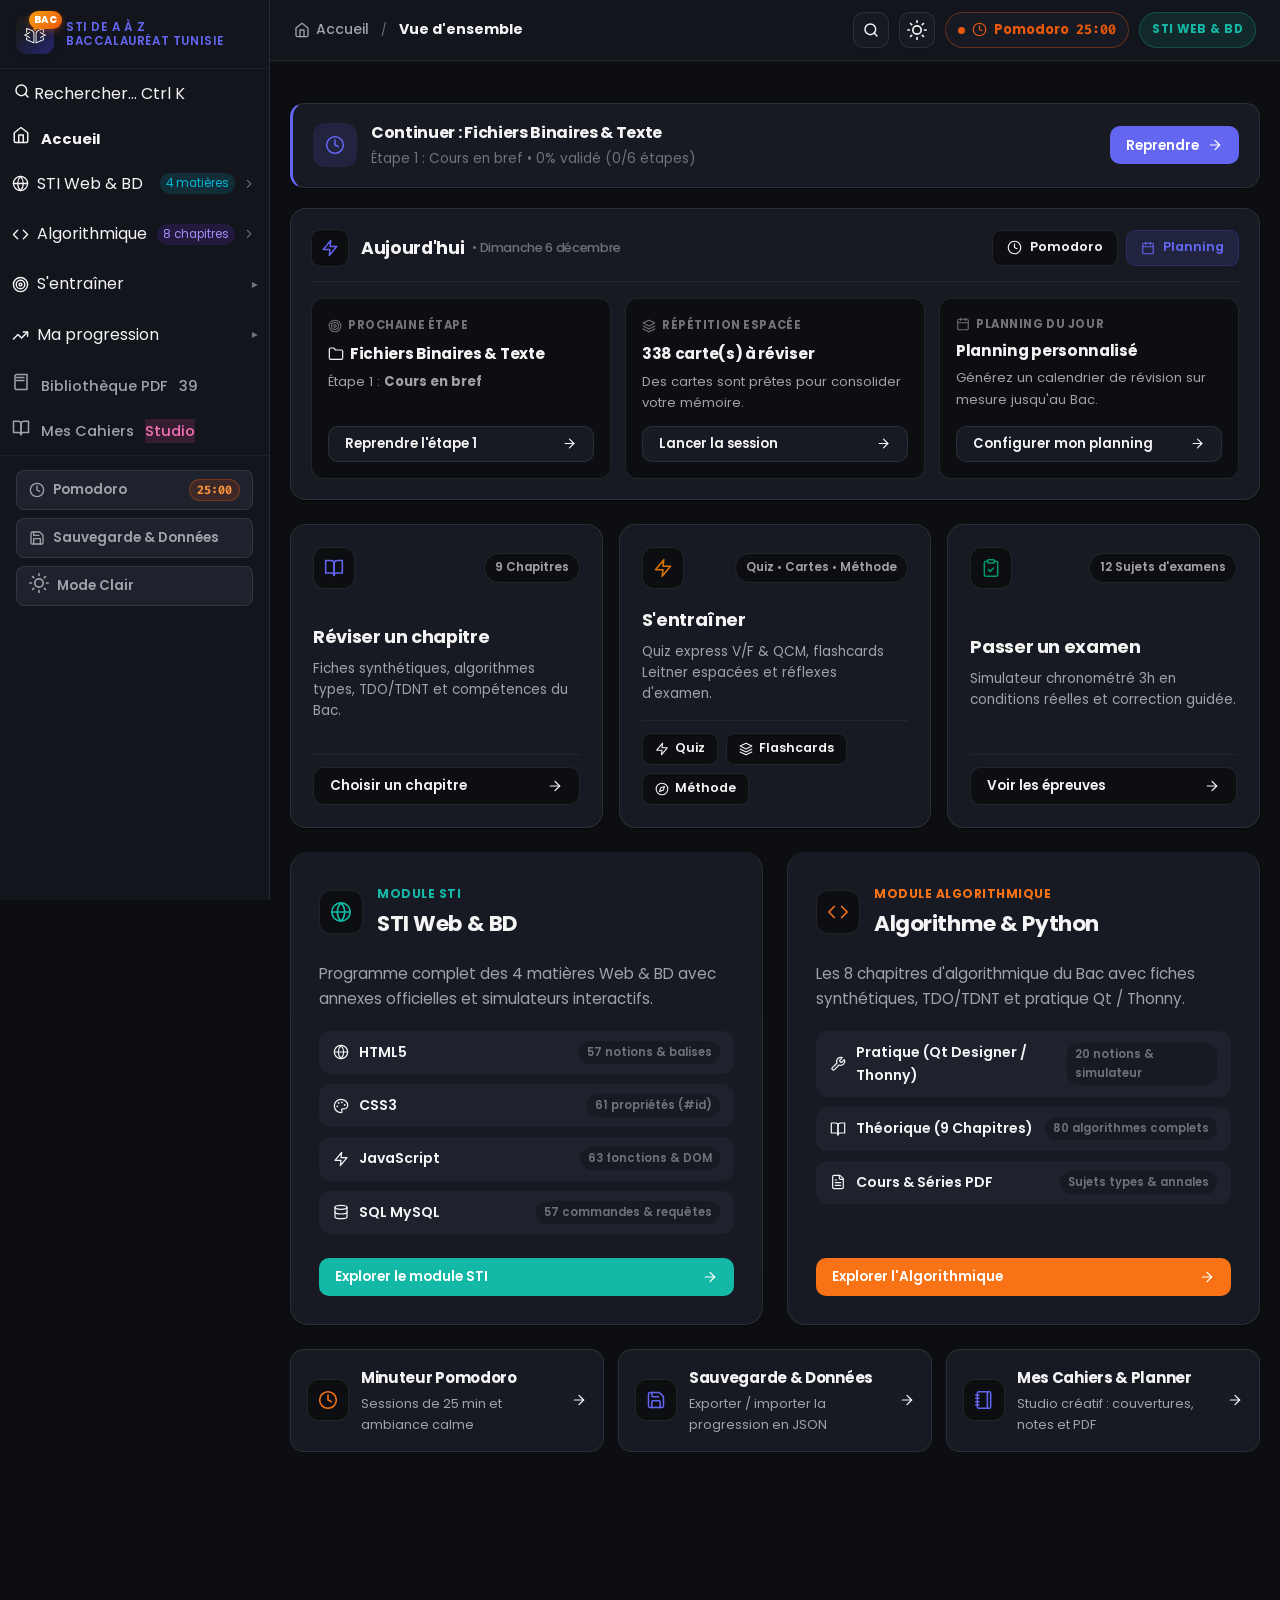
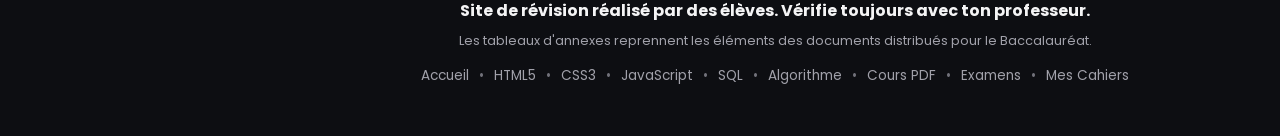
==== commit 66f7ae93: "Fix notebook covers rendering, Pratique PDF modal viewer, Quiz (90 questions), and Qt table addition" ====
--- a/index.html
+++ b/index.html
@@ -11,8 +11,8 @@
   <link rel="preconnect" href="https://fonts.googleapis.com">
   <link rel="preconnect" href="https://fonts.gstatic.com" crossorigin>
   <link href="https://fonts.googleapis.com/css2?family=Poppins:wght@400;500;600;700;800&family=Fira+Code:wght@400;500;600&family=Playfair+Display:ital,wght@0,600;0,700;1,600&family=Cormorant+Garamond:ital,wght@0,600;0,700;1,600&family=Dancing+Script:wght@600;700&family=Caveat:wght@600;700&family=DM+Sans:wght@400;500;700&family=Space+Grotesk:wght@500;700&family=Lora:ital,wght@0,400;0,600;1,400&family=Libre+Baskerville:ital,wght@0,400;0,700;1,400&family=Quicksand:wght@500;600;700&family=Patrick+Hand&family=Plus+Jakarta+Sans:wght@400;600;700&family=IBM+Plex+Sans:wght@400;600;700&display=swap" rel="stylesheet">
-  <link rel="stylesheet" href="style.css?v=46.0">
-  <link rel="stylesheet" href="notebooks.css?v=46.0">
+  <link rel="stylesheet" href="style.css?v=47.0">
+  <link rel="stylesheet" href="notebooks.css?v=47.0">
   <!-- INITIALISATION IMMÉDIATE DU THÈME & TOGGLE SANS LATENCE -->
   <script>
     (function() {
@@ -2958,9 +2958,9 @@
                 </tr>
               </thead>
               <tbody>
-                <!-- 1. LABEL -->
+                <!-- 1. LABEL (2 SYNTAXES) -->
                 <tr class="annexe-row" onclick="loadIntoTranslator('QLabel', 'Nom_Label', 'set_text')" title="Cliquer pour essayer dans le Traducteur Live">
-                  <td class="widget-cell" rowspan="1">
+                  <td class="widget-cell" rowspan="2">
                     <div class="widget-badge-wrap">
                       <span class="widget-icon-box"><i data-icon="tag" data-size="15"></i></span>
                       <span class="widget-name-label">Label</span>
@@ -2973,7 +2973,18 @@
                     </div>
                   </td>
                   <td class="role-cell">
-                    Modifier le texte de l’étiquette
+                    Modifier le texte de l’étiquette (affecter un message)
+                  </td>
+                </tr>
+                <tr class="annexe-row" onclick="loadIntoTranslator('QLabel', 'Nom_Label', 'clear')" title="Cliquer pour essayer dans le Traducteur Live">
+                  <td class="syntax-cell">
+                    <div class="syntax-code-wrap">
+                      <code><span class="code-w">W</span>.<span class="code-obj">Nom_Label</span>.<span class="code-method">clear</span>()</code>
+                      <button class="mini-copy-btn" onclick="event.stopPropagation(); copyCodeText('W.Nom_Label.clear()', this)" title="Copier la syntaxe"><i data-icon="clipboard" data-size="15"></i></button>
+                    </div>
+                  </td>
+                  <td class="role-cell">
+                    Pour vider un label
                   </td>
                 </tr>
 
@@ -3029,9 +3040,9 @@
                   </td>
                 </tr>
 
-                <!-- 3. TEXT EDIT (2 SYNTAXES) -->
+                <!-- 3. TEXT EDIT (4 SYNTAXES) -->
                 <tr class="annexe-row" onclick="loadIntoTranslator('QTextEdit', 'nomTextEdit', 'read_plain_text')" title="Cliquer pour essayer dans le Traducteur Live">
-                  <td class="widget-cell" rowspan="2">
+                  <td class="widget-cell" rowspan="4">
                     <div class="widget-badge-wrap">
                       <span class="widget-icon-box"><i data-icon="edit" data-size="15"></i></span>
                       <span class="widget-name-label">Text Edit</span>
@@ -3058,6 +3069,28 @@
                     Modifier le contenu de la zone de texte
                   </td>
                 </tr>
+                <tr class="annexe-row" onclick="loadIntoTranslator('QTextEdit', 'nomTextEdit', 'clear')" title="Cliquer pour essayer dans le Traducteur Live">
+                  <td class="syntax-cell">
+                    <div class="syntax-code-wrap">
+                      <code><span class="code-w">W</span>.<span class="code-obj">nomTextEdit</span>.<span class="code-method">clear</span>()</code>
+                      <button class="mini-copy-btn" onclick="event.stopPropagation(); copyCodeText('W.nomTextEdit.clear()', this)" title="Copier la syntaxe"><i data-icon="clipboard" data-size="15"></i></button>
+                    </div>
+                  </td>
+                  <td class="role-cell">
+                    Pour vider un champ
+                  </td>
+                </tr>
+                <tr class="annexe-row" onclick="loadIntoTranslator('QTextEdit', 'nomTextEdit', 'focus')" title="Cliquer pour essayer dans le Traducteur Live">
+                  <td class="syntax-cell">
+                    <div class="syntax-code-wrap">
+                      <code><span class="code-w">W</span>.<span class="code-obj">nomTextEdit</span>.<span class="code-method">setFocus</span>()</code>
+                      <button class="mini-copy-btn" onclick="event.stopPropagation(); copyCodeText('W.nomTextEdit.setFocus()', this)" title="Copier la syntaxe"><i data-icon="clipboard" data-size="15"></i></button>
+                    </div>
+                  </td>
+                  <td class="role-cell">
+                    Pour mettre le curseur dans une zone de saisie
+                  </td>
+                </tr>
 
                 <!-- 4. PUSH BUTTON -->
                 <tr class="annexe-row" onclick="loadIntoTranslator('QPushButton', 'nomPushButton', 'connect_click')" title="Cliquer pour essayer dans le Traducteur Live">
@@ -3153,13 +3186,13 @@
                     </div>
                   </td>
                   <td class="role-cell">
-                    Aucun choix sélectionné (vider_initialiser liste)
+                    Aucun choix sélectionné (vider / réinitialiser la liste)
                   </td>
                 </tr>
 
-                <!-- 8. LIST WIDGET -->
+                <!-- 8. LIST WIDGET (2 SYNTAXES) -->
                 <tr class="annexe-row" onclick="loadIntoTranslator('QListWidget', 'LW', 'add_item')" title="Cliquer pour essayer dans le Traducteur Live">
-                  <td class="widget-cell" rowspan="1">
+                  <td class="widget-cell" rowspan="2">
                     <div class="widget-badge-wrap">
                       <span class="widget-icon-box"><i data-icon="clipboard" data-size="15"></i></span>
                       <span class="widget-name-label">List Widget</span>
@@ -3173,6 +3206,17 @@
                   </td>
                   <td class="role-cell">
                     Pour ajouter une chaîne dans une liste widget
+                  </td>
+                </tr>
+                <tr class="annexe-row" onclick="loadIntoTranslator('QListWidget', 'LW', 'clear')" title="Cliquer pour essayer dans le Traducteur Live">
+                  <td class="syntax-cell">
+                    <div class="syntax-code-wrap">
+                      <code><span class="code-w">windows</span>.<span class="code-obj">LW</span>.<span class="code-method">clear</span>()</code>
+                      <button class="mini-copy-btn" onclick="event.stopPropagation(); copyCodeText('windows.LW.clear()', this)" title="Copier la syntaxe"><i data-icon="clipboard" data-size="15"></i></button>
+                    </div>
+                  </td>
+                  <td class="role-cell">
+                    Pour vider une liste
                   </td>
                 </tr>
 
@@ -3735,7 +3779,7 @@
               </div>
               <div>
                 <h2 class="annexe-title-text" style="font-size:1.6rem;color:#f59e0b;">Quiz V/F &amp; QCM • Algorithmique Bac</h2>
-                <span style="font-size:0.9rem;color:var(--text-secondary);">Entraînement express format Exercice 1 • Rétroaction immédiate • 80 questions rédigées pour la révision, à valider avec ton professeur</span>
+                <span style="font-size:0.9rem;color:var(--text-secondary);">Entraînement express format Exercice 1 • Rétroaction immédiate • 90 questions rédigées pour la révision, à valider avec ton professeur</span>
               </div>
             </div>
             <div id="quizGlobalStatsBadge" style="font-size:0.82rem;font-weight:700;padding:6px 14px;border-radius:20px;background:rgba(245,158,11,0.12);border:1px solid rgba(245,158,11,0.3);color:#f59e0b;">
@@ -5296,40 +5340,41 @@
 
   <!-- Fichiers Scripts -->
 
-  <script src="icons.js?v=46.0"></script>
-  <script src="store.js?v=46.0"></script>
-  <script src="data.js?v=46.0"></script>
-  <script src="data/curriculum.js?v=46.0"></script>
-  <script src="data/documents.js?v=46.0"></script>
-  <script src="data/exercises.js?v=46.0"></script>
-  <script src="data/methods.js?v=46.0"></script>
-  <script src="data/errors.js?v=46.0"></script>
-  <script src="data/tables/rappels.js?v=46.0"></script>
-  <script src="data/tables/fichiers.js?v=46.0"></script>
-  <script src="data/tables/recursivite.js?v=46.0"></script>
-  <script src="data/tables/bases.js?v=46.0"></script>
-  <script src="data/tables/arithmetique.js?v=46.0"></script>
-  <script src="data/tables/approximation.js?v=46.0"></script>
-  <script src="data/tables/tableaux.js?v=46.0"></script>
-  <script src="data/tables/matrices.js?v=46.0"></script>
-  <script src="data/tables/suites.js?v=46.0"></script>
-  <script src="data/tables.js?v=46.0"></script>
-  <script src="data/quiz/fichiers.js?v=46.0"></script>
-  <script src="data/quiz/recursivite.js?v=46.0"></script>
-  <script src="data/quiz/bases.js?v=46.0"></script>
-  <script src="data/quiz/arithmetique.js?v=46.0"></script>
-  <script src="data/quiz/approximation.js?v=46.0"></script>
-  <script src="data/quiz/tableaux.js?v=46.0"></script>
-  <script src="data/quiz/matrices.js?v=46.0"></script>
-  <script src="data/quiz/suites.js?v=46.0"></script>
-  <script src="data/quiz.js?v=46.0"></script>
-  <script src="css_engine.js?v=46.0"></script>
-  <script src="algo_pratique_engine.js?v=46.0"></script>
-  <script src="pomodoro_engine.js?v=46.0"></script>
-  <script src="data/notebooks_data.js?v=46.0"></script>
-  <script src="notebooks_store.js?v=46.0"></script>
-  <script src="notebooks_engine.js?v=46.0"></script>
-  <script src="app.js?v=46.0"></script>
+  <script src="icons.js?v=47.0"></script>
+  <script src="store.js?v=47.0"></script>
+  <script src="data.js?v=47.0"></script>
+  <script src="data/curriculum.js?v=47.0"></script>
+  <script src="data/documents.js?v=47.0"></script>
+  <script src="data/exercises.js?v=47.0"></script>
+  <script src="data/methods.js?v=47.0"></script>
+  <script src="data/errors.js?v=47.0"></script>
+  <script src="data/tables/rappels.js?v=47.0"></script>
+  <script src="data/tables/fichiers.js?v=47.0"></script>
+  <script src="data/tables/recursivite.js?v=47.0"></script>
+  <script src="data/tables/bases.js?v=47.0"></script>
+  <script src="data/tables/arithmetique.js?v=47.0"></script>
+  <script src="data/tables/approximation.js?v=47.0"></script>
+  <script src="data/tables/tableaux.js?v=47.0"></script>
+  <script src="data/tables/matrices.js?v=47.0"></script>
+  <script src="data/tables/suites.js?v=47.0"></script>
+  <script src="data/tables.js?v=47.0"></script>
+  <script src="data/quiz/rappels.js?v=47.0"></script>
+  <script src="data/quiz/fichiers.js?v=47.0"></script>
+  <script src="data/quiz/recursivite.js?v=47.0"></script>
+  <script src="data/quiz/bases.js?v=47.0"></script>
+  <script src="data/quiz/arithmetique.js?v=47.0"></script>
+  <script src="data/quiz/approximation.js?v=47.0"></script>
+  <script src="data/quiz/tableaux.js?v=47.0"></script>
+  <script src="data/quiz/matrices.js?v=47.0"></script>
+  <script src="data/quiz/suites.js?v=47.0"></script>
+  <script src="data/quiz.js?v=47.0"></script>
+  <script src="css_engine.js?v=47.0"></script>
+  <script src="algo_pratique_engine.js?v=47.0"></script>
+  <script src="pomodoro_engine.js?v=47.0"></script>
+  <script src="data/notebooks_data.js?v=47.0"></script>
+  <script src="notebooks_store.js?v=47.0"></script>
+  <script src="notebooks_engine.js?v=47.0"></script>
+  <script src="app.js?v=47.0"></script>
   <script>
     if ('serviceWorker' in navigator) {
       window.addEventListener('load', () => {
--- a/style.css
+++ b/style.css
@@ -162,7 +162,7 @@
 }
 
 html {
-  overflow-x: hidden;
+  overflow-x: clip;
   scroll-behavior: smooth;
   -webkit-text-size-adjust: 100%;
 }
@@ -174,7 +174,7 @@
   min-height: 100vh;
   font-size: 16px;
   line-height: var(--line-height-body);
-  overflow-x: hidden;
+  overflow-x: clip;
   transition: background-color 0.25s ease, color 0.25s ease;
   padding-left: var(--safe-left);
   padding-right: var(--safe-right);
@@ -4094,11 +4094,11 @@
 }
 
 .annexe-official-table th {
-  padding: 12px 18px;
+  padding: 12px 14px;
   text-align: left;
   font-weight: 800;
-  font-size: 0.95rem;
-  letter-spacing: 0.5px;
+  font-size: 0.92rem;
+  letter-spacing: 0.4px;
   color: #f8fafc;
 }
 
--- a/notebooks.css
+++ b/notebooks.css
@@ -327,8 +327,10 @@
 }
 
 .nb-cover-img-layer {
+  position: relative;
   width: 100%;
   height: 100%;
+  overflow: hidden;
   background-size: cover;
   background-position: center;
   background-repeat: no-repeat;
@@ -337,6 +339,32 @@
 .nb-cover-img-layer.is-wrap {
   background-size: 200% 100%;
   background-position: right center;
+}
+
+.nb-cover-native-img {
+  display: block;
+  width: 100%;
+  height: 100%;
+  object-fit: cover;
+  object-position: center;
+  pointer-events: none;
+  user-select: none;
+}
+
+.nb-cover-native-img.is-wrap {
+  width: 200%;
+  height: 100%;
+  max-width: none;
+  position: relative;
+  left: -100%;
+}
+
+.nb-cover-native-img.is-wrap-back {
+  width: 200%;
+  height: 100%;
+  max-width: none;
+  position: relative;
+  left: 0;
 }
 
 .nb-book-card-body {
@@ -400,6 +428,9 @@
 }
 
 .nb-cover-option {
+  display: flex;
+  flex-direction: column;
+  width: 100%;
   border: 2px solid var(--border-color);
   border-radius: 12px;
   overflow: hidden;
@@ -420,8 +451,10 @@
 }
 
 .nb-cover-option-thumb {
+  position: relative;
   width: 100%;
   aspect-ratio: 3 / 4;
+  overflow: hidden;
   background-size: cover;
   background-position: center;
 }
@@ -432,6 +465,7 @@
 }
 
 .nb-cover-option-label {
+  width: 100%;
   padding: 6px 8px;
   font-size: 0.72rem;
   font-weight: 700;
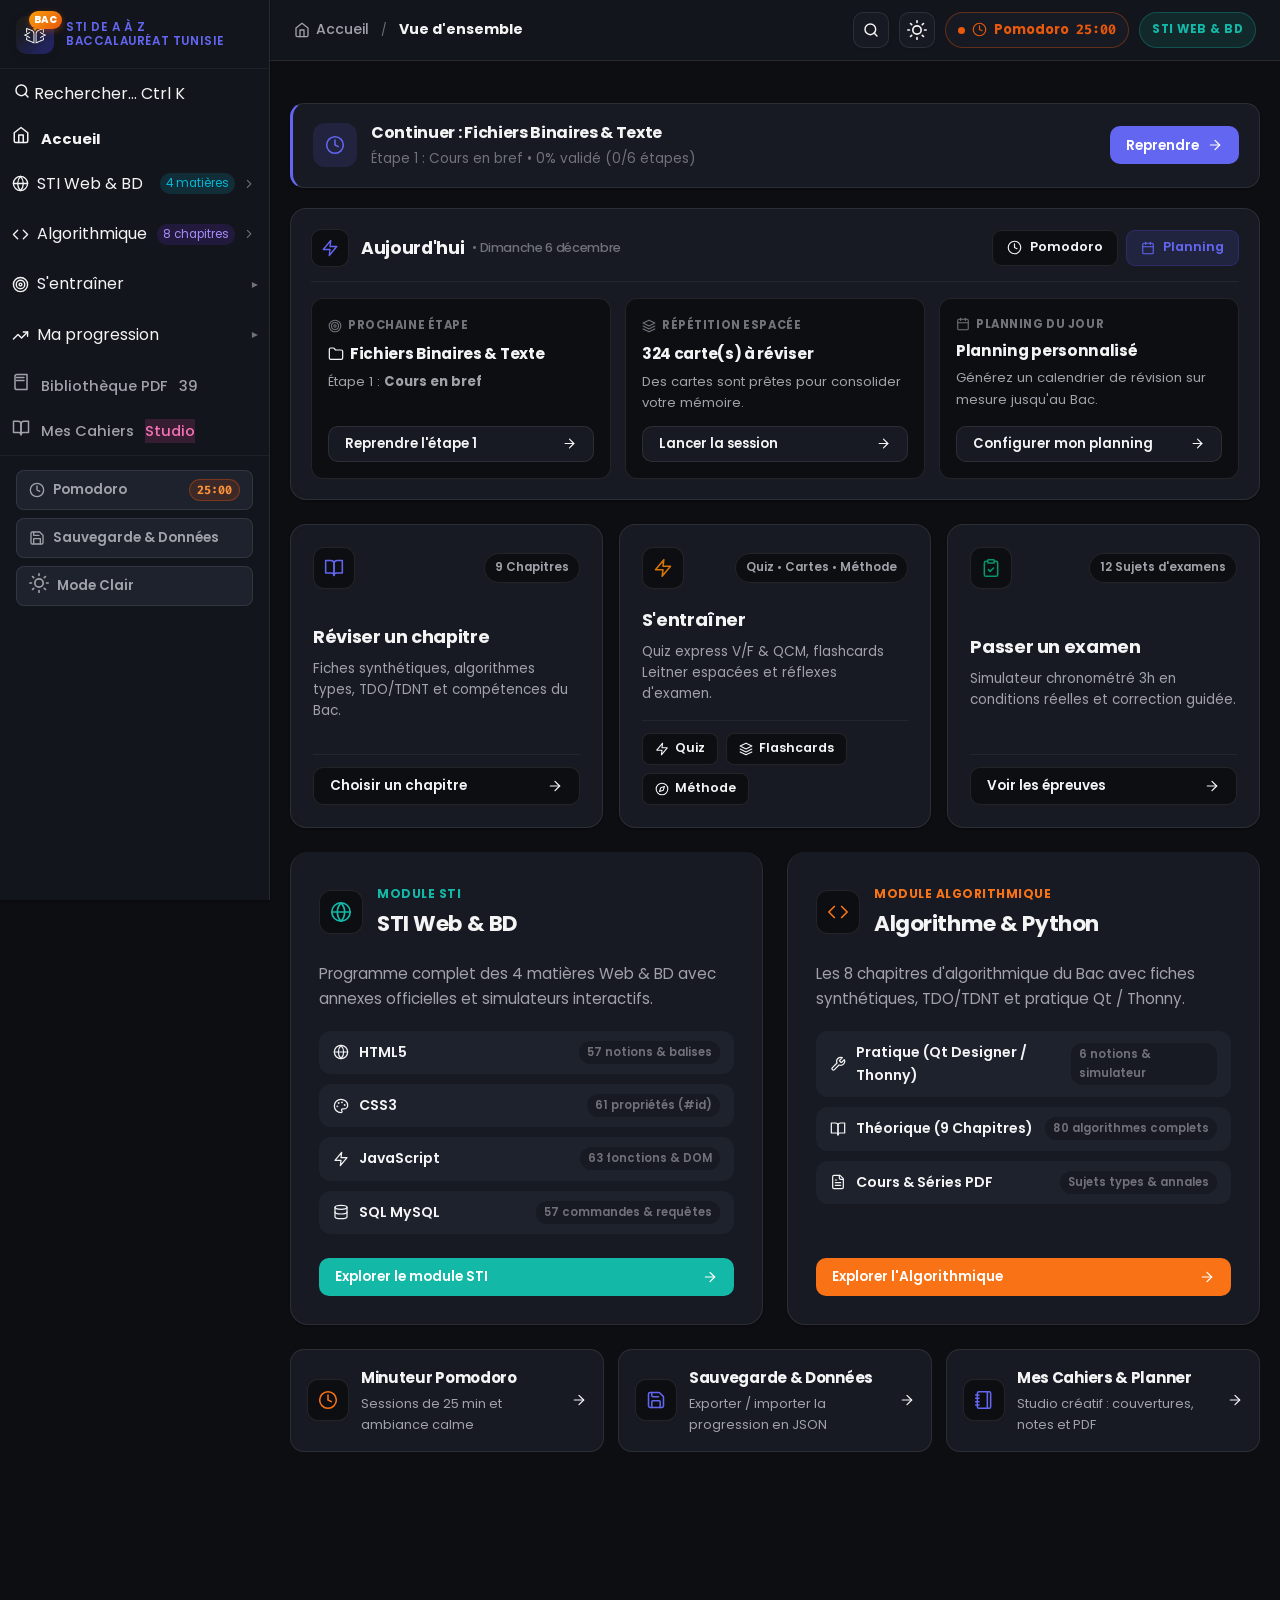
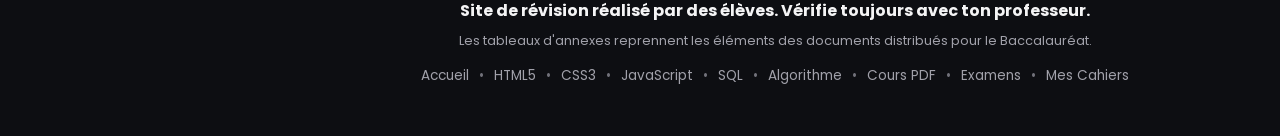
==== commit 1c98b499: "Replace Pratique Fiches Detaillées with 6 Qt display models from sheet (v48.0)" ====
--- a/index.html
+++ b/index.html
@@ -11,8 +11,8 @@
   <link rel="preconnect" href="https://fonts.googleapis.com">
   <link rel="preconnect" href="https://fonts.gstatic.com" crossorigin>
   <link href="https://fonts.googleapis.com/css2?family=Poppins:wght@400;500;600;700;800&family=Fira+Code:wght@400;500;600&family=Playfair+Display:ital,wght@0,600;0,700;1,600&family=Cormorant+Garamond:ital,wght@0,600;0,700;1,600&family=Dancing+Script:wght@600;700&family=Caveat:wght@600;700&family=DM+Sans:wght@400;500;700&family=Space+Grotesk:wght@500;700&family=Lora:ital,wght@0,400;0,600;1,400&family=Libre+Baskerville:ital,wght@0,400;0,700;1,400&family=Quicksand:wght@500;600;700&family=Patrick+Hand&family=Plus+Jakarta+Sans:wght@400;600;700&family=IBM+Plex+Sans:wght@400;600;700&display=swap" rel="stylesheet">
-  <link rel="stylesheet" href="style.css?v=47.0">
-  <link rel="stylesheet" href="notebooks.css?v=47.0">
+  <link rel="stylesheet" href="style.css?v=48.0">
+  <link rel="stylesheet" href="notebooks.css?v=48.0">
   <!-- INITIALISATION IMMÉDIATE DU THÈME & TOGGLE SANS LATENCE -->
   <script>
     (function() {
@@ -500,7 +500,7 @@
                   <i data-icon="wrench" data-size="16"></i>
                   <span>Pratique (Qt Designer / Thonny)</span>
                 </div>
-                <span class="big-module-topic-badge" id="homeAlgoPratiqueBadge">20 notions &amp; simulateur</span>
+                <span class="big-module-topic-badge" id="homeAlgoPratiqueBadge">Tableau Qt &amp; 6 modèles</span>
               </li>
               <li class="big-module-topic-item" onclick="event.stopPropagation(); switchView('algo-theorique')">
                 <div class="big-module-topic-name">
@@ -2901,7 +2901,7 @@
           </button>
           <button id="tabBtnAlgoCards" class="view-mode-tab" onclick="switchAlgoPratiqueTab('cards')">
             <span><i data-icon="layers" data-size="15"></i></span>
-            <span>Fiches Détaillées &amp; Recherche (20 Notions)</span>
+            <span>Modèles d'Affichage Qt (6 Fiches)</span>
           </button>
           <button id="tabBtnAlgoPratiqueSerials" class="view-mode-tab" onclick="switchAlgoPratiqueTab('serials')">
             <span><i data-icon="clipboard" data-size="15"></i></span>
@@ -3371,7 +3371,7 @@
                 <i data-icon="sliders" data-size="15"></i> Ouvrir le Traducteur Live →
               </button>
               <button class="nav-btn" onclick="switchAlgoPratiqueTab('cards')" style="background: rgba(245, 158, 11, 0.15); color: #fbbf24; border: 1px solid rgba(245, 158, 11, 0.35); font-size: 0.84rem;">
-                <i data-icon="layers" data-size="15"></i> Voir les 20 Fiches Détaillées →
+                <i data-icon="layers" data-size="15"></i> Voir les 6 Modèles d'Affichage →
               </button>
             </div>
           </div>
@@ -3496,14 +3496,14 @@
         </div>
 
         <!-- ==========================================
-             3. VUE FICHES DÉTAILLÉES & RECHERCHE (20 NOTIONS)
+             3. VUE MODÈLES D'AFFICHAGE QT (6 FICHES)
              ========================================== -->
         <div id="algoCardsGridView" style="display: none;">
           <!-- BARRE DE RECHERCHE & CATÉGORIES -->
           <div class="filter-search-bar" style="margin-bottom: 24px;">
             <div class="search-box-wrap">
               <span class="search-icon-inside"><i data-icon="search" data-size="15"></i></span>
-              <input type="text" id="algoPratiqueSearchInput" class="search-input" placeholder="Rechercher un widget Qt, une méthode Python (ex: text, clicked, isChecked, QMessageBox, loadUi, table...)" oninput="handleAlgoPratiqueSearch(this.value)">
+              <input type="text" id="algoPratiqueSearchInput" class="search-input" placeholder="Rechercher un modèle d'affichage (fichier texte, .dat, tableau, tw, lw, setItem...)" oninput="handleAlgoPratiqueSearch(this.value)">
             </div>
             <div class="categories-bar" id="algoPratiqueCategories">
               <!-- Rempli dynamiquement par JS -->
@@ -5340,41 +5340,41 @@
 
   <!-- Fichiers Scripts -->
 
-  <script src="icons.js?v=47.0"></script>
-  <script src="store.js?v=47.0"></script>
-  <script src="data.js?v=47.0"></script>
-  <script src="data/curriculum.js?v=47.0"></script>
-  <script src="data/documents.js?v=47.0"></script>
-  <script src="data/exercises.js?v=47.0"></script>
-  <script src="data/methods.js?v=47.0"></script>
-  <script src="data/errors.js?v=47.0"></script>
-  <script src="data/tables/rappels.js?v=47.0"></script>
-  <script src="data/tables/fichiers.js?v=47.0"></script>
-  <script src="data/tables/recursivite.js?v=47.0"></script>
-  <script src="data/tables/bases.js?v=47.0"></script>
-  <script src="data/tables/arithmetique.js?v=47.0"></script>
-  <script src="data/tables/approximation.js?v=47.0"></script>
-  <script src="data/tables/tableaux.js?v=47.0"></script>
-  <script src="data/tables/matrices.js?v=47.0"></script>
-  <script src="data/tables/suites.js?v=47.0"></script>
-  <script src="data/tables.js?v=47.0"></script>
-  <script src="data/quiz/rappels.js?v=47.0"></script>
-  <script src="data/quiz/fichiers.js?v=47.0"></script>
-  <script src="data/quiz/recursivite.js?v=47.0"></script>
-  <script src="data/quiz/bases.js?v=47.0"></script>
-  <script src="data/quiz/arithmetique.js?v=47.0"></script>
-  <script src="data/quiz/approximation.js?v=47.0"></script>
-  <script src="data/quiz/tableaux.js?v=47.0"></script>
-  <script src="data/quiz/matrices.js?v=47.0"></script>
-  <script src="data/quiz/suites.js?v=47.0"></script>
-  <script src="data/quiz.js?v=47.0"></script>
-  <script src="css_engine.js?v=47.0"></script>
-  <script src="algo_pratique_engine.js?v=47.0"></script>
-  <script src="pomodoro_engine.js?v=47.0"></script>
-  <script src="data/notebooks_data.js?v=47.0"></script>
-  <script src="notebooks_store.js?v=47.0"></script>
-  <script src="notebooks_engine.js?v=47.0"></script>
-  <script src="app.js?v=47.0"></script>
+  <script src="icons.js?v=48.0"></script>
+  <script src="store.js?v=48.0"></script>
+  <script src="data.js?v=48.0"></script>
+  <script src="data/curriculum.js?v=48.0"></script>
+  <script src="data/documents.js?v=48.0"></script>
+  <script src="data/exercises.js?v=48.0"></script>
+  <script src="data/methods.js?v=48.0"></script>
+  <script src="data/errors.js?v=48.0"></script>
+  <script src="data/tables/rappels.js?v=48.0"></script>
+  <script src="data/tables/fichiers.js?v=48.0"></script>
+  <script src="data/tables/recursivite.js?v=48.0"></script>
+  <script src="data/tables/bases.js?v=48.0"></script>
+  <script src="data/tables/arithmetique.js?v=48.0"></script>
+  <script src="data/tables/approximation.js?v=48.0"></script>
+  <script src="data/tables/tableaux.js?v=48.0"></script>
+  <script src="data/tables/matrices.js?v=48.0"></script>
+  <script src="data/tables/suites.js?v=48.0"></script>
+  <script src="data/tables.js?v=48.0"></script>
+  <script src="data/quiz/rappels.js?v=48.0"></script>
+  <script src="data/quiz/fichiers.js?v=48.0"></script>
+  <script src="data/quiz/recursivite.js?v=48.0"></script>
+  <script src="data/quiz/bases.js?v=48.0"></script>
+  <script src="data/quiz/arithmetique.js?v=48.0"></script>
+  <script src="data/quiz/approximation.js?v=48.0"></script>
+  <script src="data/quiz/tableaux.js?v=48.0"></script>
+  <script src="data/quiz/matrices.js?v=48.0"></script>
+  <script src="data/quiz/suites.js?v=48.0"></script>
+  <script src="data/quiz.js?v=48.0"></script>
+  <script src="css_engine.js?v=48.0"></script>
+  <script src="algo_pratique_engine.js?v=48.0"></script>
+  <script src="pomodoro_engine.js?v=48.0"></script>
+  <script src="data/notebooks_data.js?v=48.0"></script>
+  <script src="notebooks_store.js?v=48.0"></script>
+  <script src="notebooks_engine.js?v=48.0"></script>
+  <script src="app.js?v=48.0"></script>
   <script>
     if ('serviceWorker' in navigator) {
       window.addEventListener('load', () => {
